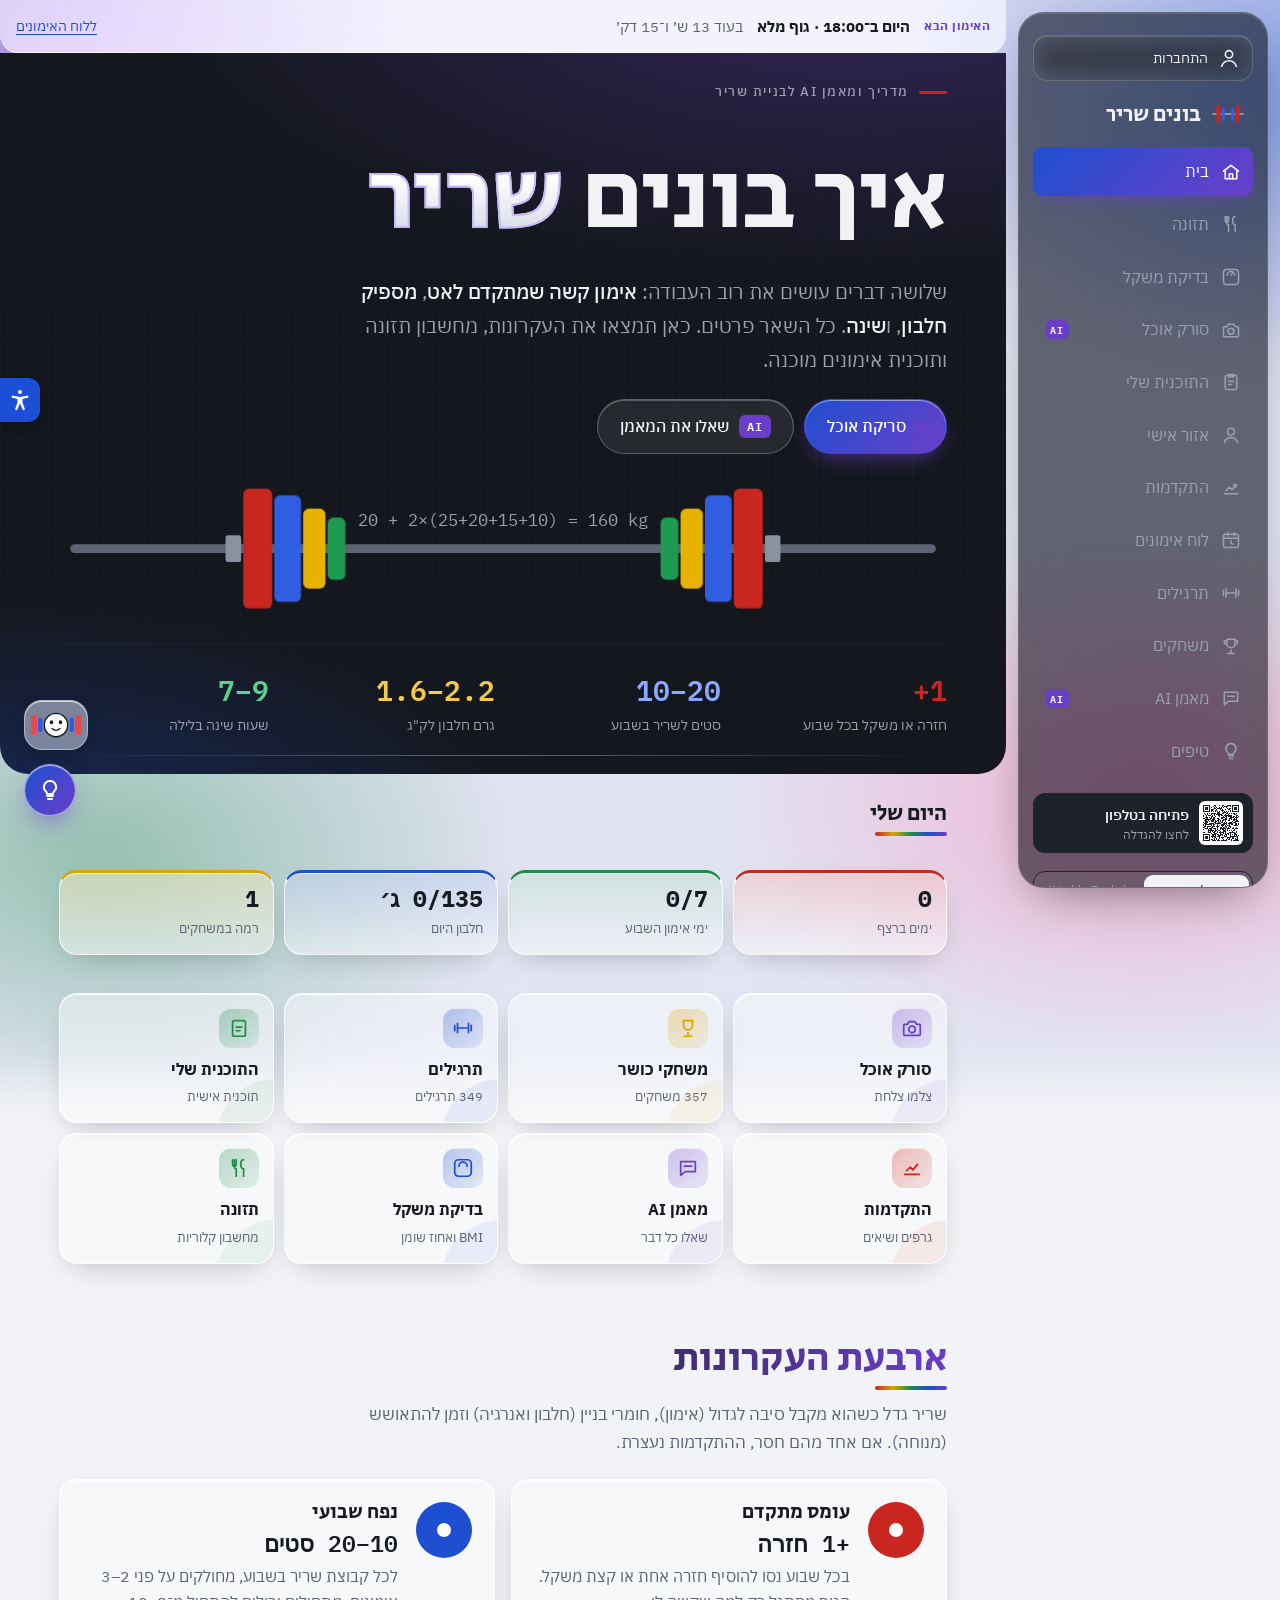
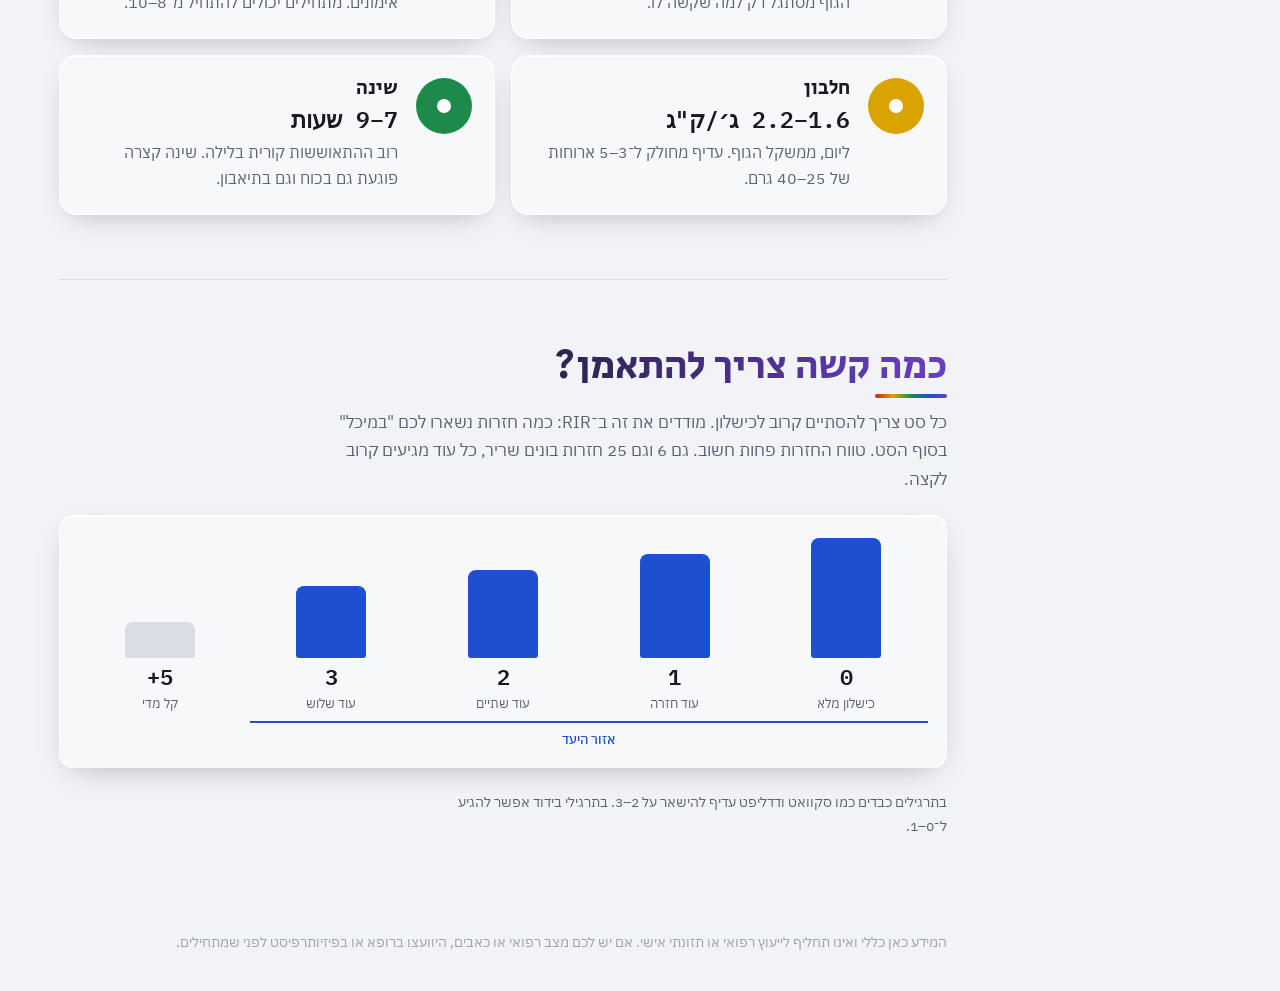
==== muscle/index.html @ d0862a01 "Voice coach: only stop words cut the coach off, so its own voice does not Co-Authored-By: Claude Opu" ====
<!doctype html>
<html lang="he" dir="rtl">
<head>
<meta charset="utf-8">
<meta name="viewport" content="width=device-width,initial-scale=1,viewport-fit=cover">
<meta name="description" content="בונים שריר: 349 תרגילים עם סרטונים, 357 משחקי כושר עם מצלמה, סורק אוכל, מחשבון קלוריות וחלבון, תוכנית אימונים אישית ומעקב התקדמות. חינם, בעברית ובאנגלית.">
<meta name="keywords" content="בניית שריר, תוכנית אימונים, מחשבון חלבון, מחשבון קלוריות, תרגילי כושר, חדר כושר, אימון בבית">
<link rel="canonical" href="https://roy-code2013.github.io/pocket-coach/muscle/">
<meta property="og:title" content="בונים שריר">
<meta property="og:description" content="349 תרגילים, 357 משחקי כושר, סורק אוכל ותוכנית אימונים אישית. חינם.">
<meta property="og:url" content="https://roy-code2013.github.io/pocket-coach/muscle/">
<meta property="og:type" content="website">
<meta property="og:image" content="https://roy-code2013.github.io/pocket-coach/muscle/icon-512.png">
<meta name="google-site-verification" content="axe_e0Htp933H1jayrMeVm0ocfY_2m6JnI5L-0u7Zz0">
<link rel="manifest" href="manifest.json">
<meta name="theme-color" content="#14171d">
<link rel="icon" href="icon-192.png">
<link rel="apple-touch-icon" href="icon-192.png">
<meta name="apple-mobile-web-app-capable" content="yes">
<meta name="mobile-web-app-capable" content="yes">
<meta name="apple-mobile-web-app-title" content="בונים שריר">
<script type="application/ld+json">{"@context":"https://schema.org","@type":"WebApplication","name":"בונים שריר","url":"https://roy-code2013.github.io/pocket-coach/muscle/","applicationCategory":"HealthApplication","operatingSystem":"Any","inLanguage":["he","en"],"offers":{"@type":"Offer","price":"0","priceCurrency":"ILS"}}</script>
<style>*,*::before,*::after{box-sizing:border-box}body{margin:0}</style>
</head>
<body>
<title>בונים שריר</title>
<link rel="preconnect" href="https://fonts.googleapis.com">
<link rel="preconnect" href="https://fonts.gstatic.com" crossorigin>
<link rel="stylesheet" href="https://fonts.googleapis.com/css2?family=Secular+One&family=IBM+Plex+Sans+Hebrew:wght@400;500;700&family=IBM+Plex+Mono:wght@500;600&display=swap">
<style>
/* Layout: פס פתיחה כהה כמו רצפת חדר כושר, ניווט דביק, ופרקים שכל אחד מסומן בצבע של פלטת משקל תחרותית */
:root {
  --bg: #f2f3f6;          /* אבקת מגנזיום */
  --surface: #ffffff;
  --ink: #171a21;         /* ברזל יצוק */
  --muted: #5b6272;
  --line: #dadde5;
  --accent: #1f4fd1;      /* פלטת 20 ק"ג */
  --accent-soft: #e3eafc;
  --red: #c8261f;         /* 25 */
  --yellow: #d9a400;      /* 15 */
  --green: #1d8a4a;       /* 10 */
  --violet: #6a3fc8;
  --iron: #14171d;        /* פס הפתיחה, כהה בשני המצבים */
  --iron-2: #1e222b;
  --iron-ink: #f1f2f5;
  --iron-muted: #9aa1b0;
  --shadow: 0 1px 2px rgba(20,23,29,.05), 0 8px 24px -12px rgba(20,23,29,.18);
  --f-display: "Secular One", "Arial Hebrew", sans-serif;
  --f-body: "IBM Plex Sans Hebrew", "Arial Hebrew", system-ui, sans-serif;
  --f-num: "IBM Plex Mono", ui-monospace, monospace;
}
@media (prefers-color-scheme: dark) {
  :root:not([data-theme="light"]) {
    --bg: #101318; --surface: #191d25; --ink: #eceef2; --muted: #a3a9b6; --line: #2b313c;
    --accent: #7097ff; --accent-soft: #1c2948; --red: #f05b52; --yellow: #f0c23a; --green: #4cc27e; --violet: #a98bff;
    --iron: #0a0c10; --iron-2: #151920;
    --shadow: 0 1px 2px rgba(0,0,0,.3), 0 8px 24px -12px rgba(0,0,0,.6);
    color-scheme: dark;
  }
}
:root[data-theme="dark"] {
  --bg: #101318; --surface: #191d25; --ink: #eceef2; --muted: #a3a9b6; --line: #2b313c;
  --accent: #7097ff; --accent-soft: #1c2948; --red: #f05b52; --yellow: #f0c23a; --green: #4cc27e; --violet: #a98bff;
  --iron: #0a0c10; --iron-2: #151920;
  --shadow: 0 1px 2px rgba(0,0,0,.3), 0 8px 24px -12px rgba(0,0,0,.6);
  color-scheme: dark;
}
* { box-sizing: border-box; }
body { background: var(--bg); color: var(--ink); font-family: var(--f-body); font-size: 17px; line-height: 1.7; }
body::before { content: ""; position: fixed; inset: 0 0 auto; height: env(safe-area-inset-top, 0px); z-index: 10; background: var(--bg); }
.wrap { max-width: 920px; margin: 0 auto; padding-left: max(16px, env(safe-area-inset-left, 0px)); padding-right: max(16px, env(safe-area-inset-right, 0px)); }
h1, h2, h3 { font-family: var(--f-display); font-weight: 400; line-height: 1.1; text-wrap: balance; margin: 0; }
h2 { font-size: clamp(1.8rem, 4.6vw, 2.5rem); }
h3 { font-size: 1.22rem; }
p { margin: 0; max-width: 64ch; }
a { color: var(--accent); }
:focus-visible { outline: 3px solid var(--accent); outline-offset: 3px; border-radius: 4px; }

/* ---------- hero ---------- */
.hero { background: var(--iron); color: var(--iron-ink); position: relative; overflow: hidden; }
.hero::after { /* רצפת גומי: רשת עדינה */
  content: ""; position: absolute; inset: 0; pointer-events: none; opacity: .5;
  background-image: linear-gradient(var(--iron-2) 1px, transparent 1px), linear-gradient(90deg, var(--iron-2) 1px, transparent 1px);
  background-size: 48px 48px;
  mask-image: linear-gradient(to bottom, transparent, #000 40%, #000 70%, transparent);
  -webkit-mask-image: linear-gradient(to bottom, transparent, #000 40%, #000 70%, transparent);
}
.hero .wrap { position: relative; z-index: 1; padding-block: 28px 40px; display: grid; gap: 22px; }
.topbar { display: flex; justify-content: space-between; align-items: center; gap: 12px; flex-wrap: wrap; }
.eyebrow { font-size: .82rem; letter-spacing: .12em; color: var(--iron-muted); font-weight: 500; display: flex; align-items: center; gap: 10px; }
.eyebrow::before { content: ""; width: 28px; height: 3px; background: var(--red); border-radius: 2px; }
.langs { display: inline-flex; gap: 2px; padding: 3px; border: 1px solid var(--iron-2); border-radius: 999px; background: rgba(255,255,255,.03); }
.langs button { font: inherit; font-size: .85rem; cursor: pointer; border: 0; background: transparent; color: var(--iron-muted); padding: 6px 14px; border-radius: 999px; white-space: nowrap; }
.langs button:hover { color: var(--iron-ink); }
.langs button[aria-pressed="true"] { background: var(--iron-ink); color: var(--iron); }
.hero h1 { font-size: clamp(3rem, 11vw, 6.2rem); letter-spacing: -.01em; margin-top: 18px; }
.hero h1 em { font-style: normal; color: transparent; -webkit-text-stroke: 2px var(--iron-ink); }
.lede { font-size: clamp(1.05rem, 2.4vw, 1.25rem); color: var(--iron-muted); max-width: 52ch; }
.lede b { color: var(--iron-ink); font-weight: 500; }
.bar { width: 100%; max-width: 100%; height: auto; display: block; margin-block: 6px; overflow: visible; }
.bar .p { transform-box: fill-box; transform-origin: center; }
@media (prefers-reduced-motion: no-preference) {
  .bar .l { animation: slideL .7s cubic-bezier(.2,.8,.2,1) both; }
  .bar .r { animation: slideR .7s cubic-bezier(.2,.8,.2,1) both; }
  .bar .d1 { animation-delay: .05s } .bar .d2 { animation-delay: .15s } .bar .d3 { animation-delay: .25s } .bar .d4 { animation-delay: .35s }
  @keyframes slideL { from { transform: translateX(-60px); } to { transform: none; } }
  @keyframes slideR { from { transform: translateX(60px); } to { transform: none; } }
}
.stats { display: grid; grid-template-columns: repeat(4, 1fr); border-top: 1px solid var(--iron-2); padding-top: 22px; gap: 16px; }
.stat { display: grid; gap: 2px; }
.stat .v { font-family: var(--f-num); font-weight: 600; font-size: clamp(1.2rem, 3.4vw, 1.75rem); font-variant-numeric: tabular-nums; }
.stat .k { font-size: .85rem; color: var(--iron-muted); line-height: 1.35; }
.stat:nth-child(1) .v { color: var(--red); } .stat:nth-child(2) .v { color: #8aa8ff; } .stat:nth-child(3) .v { color: #f3c94a; } .stat:nth-child(4) .v { color: #5fd08f; }
@media (max-width: 600px) { .stats { grid-template-columns: repeat(2, 1fr); row-gap: 20px; } }

.dot { width: 9px; height: 9px; border-radius: 50%; flex: none; }


/* ---------- app shell: side menu, one page at a time ---------- */
.app { display: grid; grid-template-columns: 250px minmax(0, 1fr); min-height: 100vh; }
.side { position: sticky; top: env(safe-area-inset-top, 0px); align-self: start; height: calc(100vh - env(safe-area-inset-top, 0px) - env(safe-area-inset-bottom, 0px)); display: flex; flex-direction: column; gap: 18px; padding-block: 22px; padding-inline: 14px; background: var(--iron); color: var(--iron-ink); overflow-y: auto; }
.brand { display: flex; align-items: center; gap: 10px; font-family: var(--f-display); font-size: 1.35rem; line-height: 1; padding: 4px 8px; }
.logo { width: 34px; height: 22px; flex: none; }
.snav { display: grid; gap: 4px; }
.nv { font: inherit; font-size: .98rem; display: flex; align-items: center; gap: 12px; width: 100%; padding: 11px 12px; border-radius: 10px; border: 0; background: transparent; color: var(--iron-muted); cursor: pointer; text-align: start; }
.nv:hover { background: var(--iron-2); color: var(--iron-ink); }
.nv[aria-current="page"] { background: var(--iron-ink); color: var(--iron); }
.nv svg { width: 20px; height: 20px; flex: none; }
.nv .ai-badge.sm { margin-inline-start: auto; }
.side .langs { margin-top: auto; justify-content: center; flex-wrap: wrap; }
.main { min-width: 0; display: flex; flex-direction: column; min-height: 100vh; }
.main footer { margin-top: auto; }
.view { animation: viewin .25s ease both; }
@keyframes viewin { from { opacity: .4; transform: translateY(6px); } to { opacity: 1; transform: none; } }
@media (prefers-reduced-motion: reduce) { .view { animation: none; } }
.mtop { display: none; }
@media (max-width: 820px) {
  .app { grid-template-columns: 1fr; }
  body::before { background: var(--iron); }
  .side { position: fixed; z-index: 40; inset: auto 0 0 0; top: auto; height: auto; flex-direction: row; gap: 0; overflow: visible; border-top: 1px solid var(--iron-2); padding-block: 6px calc(6px + env(safe-area-inset-bottom, 0px)); padding-left: max(6px, env(safe-area-inset-left, 0px)); padding-right: max(6px, env(safe-area-inset-right, 0px)); }
  .side .brand, .side .langs, .side .qrbox { display: none; }
  .snav { grid-auto-flow: column; grid-auto-columns: minmax(56px, 1fr); width: 100%; gap: 2px; overflow-x: auto; scrollbar-width: none; }
  .nv { flex-direction: column; justify-content: center; gap: 3px; padding: 7px 2px; font-size: .64rem; text-align: center; line-height: 1.2; }
  .nv span { max-width: 100%; overflow: hidden; text-overflow: ellipsis; white-space: nowrap; }
  .nv .ai-badge.sm { display: none; }
  .mtop { display: flex; position: sticky; top: env(safe-area-inset-top, 0px); z-index: 20; justify-content: space-between; align-items: center; gap: 10px; padding-block: 10px; padding-left: max(16px, env(safe-area-inset-left, 0px)); padding-right: max(16px, env(safe-area-inset-right, 0px)); background: var(--iron); color: var(--iron-ink); border-bottom: 1px solid var(--iron-2); }
  .mtop .brand { font-size: 1.1rem; padding: 0; }
  .mtop .langs button { padding: 5px 10px; font-size: .78rem; }
  .main { padding-bottom: calc(66px + env(safe-area-inset-bottom, 0px)); }
  main section { padding-block: 36px; }
  .coach { height: calc(100vh - 250px); }
}


/* QR to open the site on a phone */
.qrbox { display: grid; grid-template-columns: 64px minmax(0, 1fr); gap: 10px; align-items: center; padding: 10px; border-radius: 12px; background: var(--iron-2); margin-top: auto; }
.qrimg { width: 64px; height: 64px; background: #fff; border-radius: 8px; padding: 3px; }
.qr { width: 100%; height: 100%; display: block; }
.qrbox b { display: block; font-size: .85rem; font-weight: 600; }
.qrbox small { display: block; font-size: .74rem; color: var(--iron-muted); line-height: 1.35; }
@media (min-width: 821px) { .side .langs { margin-top: 0; display: grid; grid-template-columns: 1fr 1fr; border-radius: 12px; } }
.side .langs button { font-size: .78rem; padding: 7px 6px; border-radius: 9px; white-space: normal; line-height: 1.25; }
.qrbox { cursor: pointer; transition: background .15s; }
.qrbox:hover { background: color-mix(in srgb, var(--iron-ink) 10%, var(--iron-2)); }
.side .qrbox { grid-template-columns: 44px minmax(0, 1fr); padding: 8px 10px; gap: 10px; }
.side .qrimg { width: 44px; height: 44px; padding: 2px; border-radius: 6px; }
[hidden] { display: none !important; }
/* ---------- games: camera rep counter ---------- */
.fcmodal.ok .fc-stage, .gmodal.ok .g-stage { box-shadow: inset 0 0 0 6px #22c55e, inset 0 0 90px 30px rgba(34,197,94,.55); }
.fcmodal.bad .fc-stage, .gmodal.bad .g-stage { box-shadow: inset 0 0 0 6px #ef4444, inset 0 0 90px 30px rgba(239,68,68,.55); }
.fcmodal.wait .fc-stage, .gmodal.wait .g-stage { box-shadow: inset 0 0 0 6px #eab308, inset 0 0 70px 20px rgba(234,179,8,.35); }
.gmodal.flash .g-stage { animation: gflash .35s ease-out; }
@keyframes gflash { from { box-shadow: inset 0 0 0 14px #fff, inset 0 0 160px 60px rgba(34,197,94,.9); } }
.gmodal { position: fixed; z-index: 62; inset: 0; background: #000; color: #fff; font-family: var(--f-body); }
.g-stage { position: absolute; inset: 0; display: grid; transition: box-shadow .2s; }
.g-stage video, .g-stage canvas { grid-area: 1 / 1; width: 100%; height: 100%; object-fit: cover; transform: scaleX(-1); min-height: 0; }
.g-top { position: absolute; top: 0; inset-inline: 0; display: flex; align-items: center; gap: 12px; padding: 16px 16px 40px; background: linear-gradient(rgba(0,0,0,.8), transparent); }
.g-top b { flex: 1; font-size: 1.05rem; min-width: 0; }
.g-time { font-family: var(--f-num); font-size: 1.6rem; font-weight: 600; min-width: 3ch; text-align: center; }
.g-top .qrx { position: static; flex: none; }
.g-count { position: absolute; inset-inline: 0; bottom: calc(96px + env(safe-area-inset-bottom, 0px)); text-align: center; font-family: var(--f-display); font-size: clamp(5rem, 22vw, 9rem); line-height: 1; text-shadow: 0 6px 30px rgba(0,0,0,.6); pointer-events: none; }
.g-count.pop { animation: gpop .3s ease-out; }
@keyframes gpop { from { transform: scale(1.35); color: #4ade80; } }
.g-big { position: absolute; inset: 0; display: grid; place-items: center; font-family: var(--f-display); font-size: clamp(6rem, 30vw, 12rem); text-shadow: 0 6px 30px rgba(0,0,0,.7); pointer-events: none; }
.g-msg { position: absolute; bottom: 0; inset-inline: 0; margin: 0; padding: 40px 16px calc(22px + env(safe-area-inset-bottom, 0px)); text-align: center; font-size: 1.05rem; font-weight: 600; background: linear-gradient(transparent, rgba(0,0,0,.85)); }
.g-end { position: absolute; inset: 0; display: grid; place-items: center; padding: 16px; background: rgba(0,0,0,.6); }
.g-card { width: min(380px, 100%); background: var(--surface); color: var(--ink); border-radius: 22px; padding: 26px 22px; display: grid; gap: 12px; justify-items: center; text-align: center; }
.g-card .g-score { font-family: var(--f-display); font-size: 4.2rem; line-height: 1; }
.g-card .g-rec { color: var(--green); font-weight: 700; }
.g-card .g-btns { display: flex; gap: 10px; flex-wrap: wrap; justify-content: center; }
.rank { display: inline-flex; align-items: center; gap: 7px; padding: 5px 12px 5px 8px; border-radius: 999px; font-weight: 700; font-size: .85rem; background: color-mix(in srgb, var(--rc) 18%, transparent); color: var(--ink); border: 1px solid color-mix(in srgb, var(--rc) 55%, transparent); }
.rank::before { content: ""; width: 14px; height: 14px; border-radius: 4px; transform: rotate(45deg); background: var(--rc); box-shadow: 0 0 10px var(--rc); }
.g-level { display: grid; gap: 8px; background: var(--iron); color: var(--iron-ink); border-radius: 18px; padding: 18px 20px; margin-top: 18px; }
.g-level-row { display: flex; align-items: baseline; justify-content: space-between; gap: 12px; flex-wrap: wrap; }
.g-level-row b { font-family: var(--f-display); font-size: 1.6rem; }
.g-level-row span { color: var(--iron-muted); font-size: .9rem; }
.g-bar { height: 10px; border-radius: 99px; background: var(--iron-2); overflow: hidden; }
.g-bar i { display: block; height: 100%; background: linear-gradient(90deg, var(--green), var(--yellow)); border-radius: 99px; }
.g-grid { display: grid; grid-template-columns: repeat(auto-fit, minmax(250px, 1fr)); gap: 14px; margin-top: 16px; }
.g-game { background: var(--surface); border: 1px solid var(--line); border-radius: 18px; padding: 18px; display: grid; gap: 10px; align-content: start; }
.g-game h3 { font-size: 1.25rem; }
.g-game p { color: var(--muted); font-size: .92rem; line-height: 1.5; margin: 0; }
.g-stats { display: flex; gap: 16px; flex-wrap: wrap; font-size: .88rem; color: var(--muted); }
.g-stats b { font-family: var(--f-num); color: var(--ink); font-size: 1.05rem; }
.g-game .g-btns { display: flex; gap: 8px; flex-wrap: wrap; }
.g-ladder { display: flex; gap: 6px; flex-wrap: wrap; margin-top: 4px; }
.g-ladder .rank { font-size: .74rem; opacity: .45; }
.g-ladder .rank.on { opacity: 1; }
.g-opts { display: grid; gap: 12px; margin-top: 14px; background: var(--surface); border: 1px solid var(--line); border-radius: 18px; padding: 16px 18px; }
.g-opt { display: grid; gap: 8px; }
.g-opt b { font-size: .92rem; }
.g-chips { display: flex; gap: 8px; flex-wrap: wrap; }
.g-wins { font-size: .9rem; color: var(--muted); }
.g-bot { font-family: var(--f-num); font-weight: 600; font-size: 1.05rem; padding: 6px 12px; border-radius: 999px; background: rgba(255,255,255,.16); white-space: nowrap; }
.g-bot.ahead { background: #ef4444; }
.g-vs { display: grid; gap: 4px; padding: 10px 14px; border-radius: 14px; width: 100%; }
.g-vs b { font-size: 1.3rem; }
.g-vs.gWin { background: color-mix(in srgb, var(--green) 18%, transparent); }
.g-vs.gLose { background: color-mix(in srgb, var(--red) 15%, transparent); }
.g-vs.gTie { background: color-mix(in srgb, var(--yellow) 18%, transparent); }
/* ---------- quick weight check ---------- */
.qcalc { background: var(--surface); border: 1px solid var(--line); border-radius: 20px; padding: 20px; display: grid; gap: 14px; margin-bottom: 22px; box-shadow: var(--shadow); }
.qcalc h3 { font-size: 1.3rem; }
.q-grid { display: grid; grid-template-columns: repeat(4, minmax(0, 1fr)); gap: 12px; align-items: end; }
.q-grid fieldset { border: 0; margin: 0; padding: 0; min-width: 0; }
.q-grid input[type="number"] { width: 100%; font: inherit; font-family: var(--f-num); font-size: 1.2rem; padding: 10px 12px; border-radius: 12px; border: 1px solid var(--line); background: var(--bg); color: var(--ink); }
@media (max-width: 720px) { .q-grid { grid-template-columns: 1fr 1fr; } }
.q-res { display: grid; gap: 10px; padding: 16px; border-radius: 16px; background: color-mix(in srgb, var(--qc) 14%, var(--surface)); border: 2px solid var(--qc); }
.q-top { display: flex; align-items: baseline; justify-content: space-between; gap: 12px; flex-wrap: wrap; }
.q-top b { font-family: var(--f-display); font-size: clamp(1.7rem, 5vw, 2.3rem); color: var(--qc); line-height: 1.1; }
.q-top span { font-family: var(--f-num); font-size: 1rem; color: var(--muted); }
.q-scale { position: relative; display: flex; height: 12px; border-radius: 99px; overflow: hidden; }
.q-scale i { display: block; height: 100%; }
.q-mark { position: absolute; top: 0; width: 4px; height: 22px; margin-inline-start: -2px; border-radius: 2px; background: var(--ink); box-shadow: 0 0 0 2px var(--surface); }
.q-wrap { position: relative; padding-top: 5px; }
.q-legend { display: flex; justify-content: space-between; font-size: .76rem; color: var(--muted); gap: 6px; }
.q-res p { margin: 0; line-height: 1.5; }
.q-note { font-size: .82rem; color: var(--muted); }
.q-empty { color: var(--muted); margin: 0; }
/* ---------- accessibility tab and panel ---------- */
html { --a11y-f1: ; --a11y-f2: ; }
html.a-contrast { --a11y-f1: contrast(1.4); }
html.a-gray { --a11y-f2: grayscale(1); }
html.a-contrast, html.a-gray { filter: var(--a11y-f1) var(--a11y-f2); }
html.a-links a, html.a-links .linkbtn { text-decoration: underline !important; text-underline-offset: 3px; outline: 2px dashed #f5b400; outline-offset: 2px; }
html.a-font body, html.a-font button, html.a-font input, html.a-font select, html.a-font textarea, html.a-font h1, html.a-font h2, html.a-font h3, html.a-font h4 { font-family: Arial, "Segoe UI", sans-serif !important; letter-spacing: 0 !important; }
html.a-space body { line-height: 2 !important; letter-spacing: .04em; word-spacing: .12em; }
html.a-space p, html.a-space li { line-height: 2 !important; }
html.a-still *, html.a-still *::before, html.a-still *::after { animation: none !important; transition: none !important; scroll-behavior: auto !important; }
html.a-cursor, html.a-cursor * { cursor: url("data:image/svg+xml,%3Csvg xmlns='http://www.w3.org/2000/svg' width='40' height='40' viewBox='0 0 24 24'%3E%3Cpath d='M4 2l16 9-7 2-3 8z' fill='%23111' stroke='%23fff' stroke-width='1.5'/%3E%3C/svg%3E") 4 2, auto !important; }
html.a-focus :focus-visible { outline: 4px solid #f5b400 !important; outline-offset: 3px !important; }
.a11y-tab { position: fixed; z-index: 58; inset-inline-end: 0; top: 42%; width: 40px; height: 44px; border: 0; border-start-start-radius: 12px; border-end-start-radius: 12px; background: #1d4ed8; color: #fff; display: grid; place-items: center; cursor: pointer; box-shadow: 0 6px 18px rgba(0,0,0,.25); }
.a11y-tab:hover { width: 46px; }
.a11y-tab:focus-visible { outline: 3px solid #f5b400; outline-offset: 2px; }
.a11y-panel { position: fixed; z-index: 59; inset-inline-end: 12px; top: 50%; transform: translateY(-50%); width: min(340px, calc(100vw - 24px)); max-height: calc(100vh - 24px); overflow: auto; background: var(--surface); color: var(--ink); border: 1px solid var(--line); border-radius: 20px; padding: 18px; box-shadow: 0 24px 60px -12px rgba(0,0,0,.45); display: grid; gap: 12px; }
.a11y-panel h3 { font-size: 1.2rem; display: flex; align-items: center; justify-content: space-between; gap: 10px; }
.a11y-panel .qrx { position: static; }
.a11y-size { display: flex; align-items: center; gap: 8px; }
.a11y-size button { flex: 1; font: inherit; font-weight: 700; padding: 10px; border-radius: 12px; border: 1px solid var(--line); background: var(--bg); color: var(--ink); cursor: pointer; }
.a11y-size output { min-width: 4ch; text-align: center; font-family: var(--f-num); }
.a11y-grid { display: grid; grid-template-columns: 1fr 1fr; gap: 8px; }
.a11y-grid button { font: inherit; font-size: .88rem; display: grid; justify-items: center; gap: 4px; padding: 12px 8px; border-radius: 14px; border: 2px solid var(--line); background: var(--bg); color: var(--ink); cursor: pointer; line-height: 1.3; }
.a11y-grid button[aria-pressed="true"] { border-color: #1d4ed8; background: color-mix(in srgb, #1d4ed8 14%, var(--bg)); font-weight: 700; }
.a11y-grid svg { width: 22px; height: 22px; }
.a11y-reset { font: inherit; padding: 10px; border-radius: 12px; border: 1px solid var(--line); background: transparent; color: var(--ink); cursor: pointer; }
.a11y-panel details { font-size: .85rem; color: var(--muted); }
.a11y-panel summary { cursor: pointer; font-weight: 600; color: var(--ink); }
@media (max-width: 860px) { .a11y-tab { top: 30%; } }
.lf-guess { display: flex; flex-wrap: wrap; align-items: center; gap: 8px; margin: 4px 0 12px; }
.lf-guess > span { font-size: .88rem; color: var(--muted); }
.lf-add { display: grid; gap: 6px; margin-top: 12px; }
.lf-add label { font-weight: 600; font-size: .92rem; }
.lf-add input[aria-invalid="true"] { border-color: var(--red); }
.g-help { display: flex; flex-wrap: wrap; gap: 8px; margin-top: 12px; }
.g-help .btn { font-size: .88rem; }
.g-help-note { font-size: .8rem; color: var(--muted); margin: 6px 0 0; }
.cpmodal { z-index: 70; }
.cp-ic { width: 64px; height: 64px; border-radius: 50%; display: grid; place-items: center; background: color-mix(in srgb, var(--violet) 16%, transparent); color: var(--violet); }
.cpmodal p { margin: 0; color: var(--muted); line-height: 1.6; }
.cpmodal ol { text-align: start; margin: 0; padding-inline-start: 22px; display: grid; gap: 6px; line-height: 1.5; }
.cpmodal .g-btns { display: flex; gap: 10px; flex-wrap: wrap; justify-content: center; }
.cammodal { position: fixed; }
.cam-hint { position: absolute; top: 84px; inset-inline: 16px; margin: 0 auto; max-width: 520px; padding: 12px 16px; border-radius: 14px; background: rgba(0,0,0,.82); color: #fff; font-size: .95rem; line-height: 1.5; text-align: center; z-index: 2; }
.cammodal .cam-hint { top: 16px; }
.cam-sw { display: grid; place-items: center; }
/* ---------- form check: live pose skeleton ---------- */
.fcmodal { position: fixed; z-index: 62; inset: 0; background: #000; color: #fff; }
.fc-stage { position: absolute; inset: 0; display: grid; transition: box-shadow .2s; }
.fc-stage video, .fc-stage canvas { grid-area: 1 / 1; width: 100%; height: 100%; object-fit: contain; transform: scaleX(-1); min-height: 0; }
.fc-top { position: absolute; top: 0; inset-inline: 0; display: flex; align-items: center; gap: 14px; padding: 16px 16px 28px; background: linear-gradient(rgba(0,0,0,.8), transparent); }
.fc-light { width: 48px; height: 48px; border-radius: 50%; flex: none; background: #eab308; box-shadow: 0 0 18px 4px rgba(234,179,8,.55); transition: background .2s, box-shadow .2s; }
.fc-light.ok { background: #22c55e; box-shadow: 0 0 26px 8px rgba(34,197,94,.75); }
.fc-light.bad { background: #ef4444; box-shadow: 0 0 26px 8px rgba(239,68,68,.75); }
.fc-txt { display: grid; gap: 3px; flex: 1; min-width: 0; }
.fc-txt b { font-size: 1.05rem; }
.fc-txt span { font-size: 1rem; line-height: 1.4; }
.fc-top .qrx { position: static; flex: none; }
.fc-hint { position: absolute; bottom: 0; inset-inline: 0; margin: 0; padding: 28px 16px calc(16px + env(safe-area-inset-bottom, 0px)); font-size: .88rem; text-align: center; background: linear-gradient(transparent, rgba(0,0,0,.8)); }
.fcopen { display: inline-flex; align-items: center; gap: 6px; font-weight: 600; }
.cammodal { position: fixed; z-index: 61; inset: 0; background: #000; display: grid; grid-template-rows: 1fr auto; }
.cammodal video { width: 100%; height: 100%; object-fit: contain; background: #000; min-height: 0; }
.cam-bar { display: flex; align-items: center; justify-content: center; gap: 28px; padding: 18px 16px calc(18px + env(safe-area-inset-bottom, 0px)); }
.cam-shot { width: 74px; height: 74px; border-radius: 50%; border: 5px solid #fff; background: rgba(255,255,255,.25); cursor: pointer; }
.cam-shot:active { background: #fff; }
.cam-bar .btn { background: rgba(255,255,255,.14); color: #fff; border-color: transparent; }
.qrmodal { position: fixed; z-index: 60; inset: 0; background: rgba(10,12,16,.72); display: grid; place-items: center; padding: 16px; }
.qrmodal-in { position: relative; width: min(420px, 100%); background: var(--surface); color: var(--ink); border-radius: 22px; padding: 24px; display: grid; gap: 12px; justify-items: center; text-align: center; box-shadow: 0 30px 80px -20px rgba(0,0,0,.6); }
.qrmodal-in h3 { font-size: 1.5rem; }
.qrbig { width: min(320px, 78vw); aspect-ratio: 1; background: #fff; border-radius: 16px; padding: 10px; }
.qrlink { font-family: var(--f-num); font-size: .82rem; color: var(--muted); word-break: break-all; }
.cam-native { position: absolute; top: calc(70px + env(safe-area-inset-top)); inset-inline-start: 12px; z-index: 2; font-size: .85rem; }
.myeq { border: 1px solid var(--line); border-radius: 14px; padding: 14px; margin-bottom: 16px; background: var(--surface); display: grid; gap: 10px; }
.myeq-h h3 { font-size: 1.05rem; }
.myeq-h p { color: var(--muted); font-size: .88rem; margin-top: 2px; }
.myeq-btns { display: flex; gap: 8px; flex-wrap: wrap; }
.myeq-chips { display: flex; gap: 6px; flex-wrap: wrap; }
.myeq-st { font-size: .9rem; }
.myeq-on { display: flex; gap: 8px; align-items: center; font-size: .9rem; cursor: pointer; }
.lib-more { grid-column: 1 / -1; display: flex; justify-content: center; padding: 8px; }
.hday { padding-block: 28px 8px; }
.hday h2 { font-size: 1.35rem; margin-bottom: 12px; }
.td-stats { display: grid; grid-template-columns: repeat(4, minmax(0, 1fr)); gap: 10px; margin-bottom: 16px; }
.td-stat { background: var(--surface); border: 1px solid var(--line); border-radius: 14px; padding: 12px 14px; border-top: 3px solid var(--c); }
.td-stat b { display: block; font-family: var(--f-num); font-size: 1.45rem; line-height: 1.2; }
.td-stat span { font-size: .8rem; color: var(--muted); }
.qtiles { display: grid; grid-template-columns: repeat(4, minmax(0, 1fr)); gap: 10px; }
.qt { font: inherit; color: var(--ink); text-align: start; background: var(--surface); border: 1px solid var(--line); border-radius: 16px; padding: 14px; cursor: pointer; display: grid; gap: 4px; transition: transform .15s, border-color .15s, box-shadow .15s; }
.qt:hover { transform: translateY(-2px); border-color: var(--c); box-shadow: 0 6px 18px rgba(0,0,0,.08); }
.qt:focus-visible { outline: 2px solid var(--c); outline-offset: 2px; }
.qt-i { width: 40px; height: 40px; border-radius: 12px; display: grid; place-items: center; background: color-mix(in srgb, var(--c) 16%, transparent); color: var(--c); margin-bottom: 4px; }
.qt-i svg { width: 22px; height: 22px; }
.qt b { font-size: .98rem; }
.qt small { color: var(--muted); font-size: .8rem; }
@media (max-width: 820px) { .td-stats, .qtiles { grid-template-columns: repeat(2, minmax(0, 1fr)); } .hday { padding-block: 20px 4px; } }
.pg-grid { display: grid; grid-template-columns: repeat(2, minmax(0, 1fr)); gap: 14px; }
@media (max-width: 820px) { .pg-grid { grid-template-columns: minmax(0, 1fr); } }
.pg-card { background: var(--surface); border: 1px solid var(--line); border-radius: 16px; padding: 16px; display: grid; gap: 12px; align-content: start; }
.pg-card h3 { font-size: 1rem; }
.pg-chart svg { width: 100%; height: auto; display: block; }
.pg-wf { display: grid; grid-template-columns: minmax(0, 1fr) auto; gap: 8px; }
.pg-wf input { font: inherit; padding: 10px 12px; border: 1px solid var(--line); border-radius: 10px; background: var(--bg); color: var(--ink); }
.pg-list { list-style: none; display: grid; gap: 6px; padding: 0; }
.pg-list li { display: flex; justify-content: space-between; gap: 10px; font-size: .9rem; border-bottom: 1px solid var(--line); padding-bottom: 6px; }
.pg-list small { color: var(--muted); white-space: nowrap; }
.pg-empty { color: var(--muted); font-size: .88rem; border: 0 !important; }
.acct-btn { font: inherit; font-size: .9rem; display: flex; align-items: center; gap: 10px; width: 100%; padding: 10px 12px; border-radius: 14px; border: 1px solid rgba(255,255,255,.16); background: rgba(255,255,255,.08); color: var(--iron-ink); cursor: pointer; -webkit-backdrop-filter: blur(12px); backdrop-filter: blur(12px); box-shadow: inset 0 1px 0 rgba(255,255,255,.18); order: -1; }
.acct-btn svg { width: 22px; height: 22px; flex: none; }
.acct-btn.on { background: var(--grad); border-color: transparent; color: #fff; }
.acct-btn .acct-l { overflow: hidden; text-overflow: ellipsis; white-space: nowrap; }
.acct-btn.sm { width: auto; padding: 6px 10px; font-size: .8rem; margin-inline-start: auto; margin-inline-end: 8px; border-radius: 999px; }
.acct-btn.sm svg { width: 18px; height: 18px; }
.side > .acct-btn { order: 0; }
@media (max-width: 820px) { .side > .acct-btn { display: none; } }
.acmodal { position: fixed; inset: 0; z-index: 75; display: grid; place-items: center; padding: 16px; background: rgba(10,12,16,.45); -webkit-backdrop-filter: blur(6px); backdrop-filter: blur(6px); }
.acmodal-in { position: relative; width: min(420px, 100%); max-height: 90vh; overflow: auto; background: var(--surface); color: var(--ink); border-radius: 24px; padding: 24px 20px 20px; display: grid; gap: 14px; box-shadow: 0 30px 80px -20px rgba(0,0,0,.5); }
html.lglass .acmodal-in { background: var(--gl-bg2); -webkit-backdrop-filter: var(--gl-blur); backdrop-filter: var(--gl-blur); border: 1px solid var(--gl-brd); box-shadow: inset 0 1px 0 var(--gl-hi), 0 30px 80px -20px rgba(0,0,0,.5); }
.acmodal-in .qrx { position: absolute; top: 12px; inset-inline-end: 12px; }
.acmodal-in h3 { font-size: 1.35rem; padding-inline-end: 36px; }
.ac-sub { color: var(--muted); font-size: .92rem; }
.ac-tabs { display: grid; grid-template-columns: 1fr 1fr; gap: 4px; padding: 4px; border-radius: 14px; background: color-mix(in srgb, var(--ink) 7%, transparent); }
.ac-tabs button { font: inherit; font-size: .92rem; border: 0; border-radius: 10px; padding: 8px; background: transparent; color: var(--muted); cursor: pointer; }
.ac-tabs button[aria-selected="true"] { background: var(--surface); color: var(--ink); box-shadow: 0 2px 8px rgba(0,0,0,.12); font-weight: 600; }
.ac-f, .me-form { display: grid; gap: 12px; }
.ac-f label, .me-form label { display: grid; gap: 4px; font-size: .88rem; color: var(--muted); }
.ac-f input, .ac-f textarea, .me-form input, .me-form select { font: inherit; font-size: 1rem; color: var(--ink); background: var(--bg); border: 1px solid var(--line); border-radius: 12px; padding: 11px 12px; width: 100%; }
html.lglass .ac-f input, html.lglass .ac-f textarea, html.lglass .me-form input, html.lglass .me-form select { background: var(--gl-bg2); border-color: var(--gl-brd); }
.ac-f textarea { resize: vertical; min-height: 110px; }
.pw-wrap { position: relative; display: block; }
.pw-wrap input { padding-right: 50px; padding-left: 12px; }
.pw-eye { position: absolute; top: 50%; transform: translateY(-50%); right: 6px; left: auto; width: 38px; height: 38px; border: 0; border-radius: 10px; background: transparent; color: var(--muted); cursor: pointer; display: grid; place-items: center; }
.pw-eye svg { width: 22px; height: 22px; }
.pw-eye.on { color: var(--accent); background: var(--accent-soft); }
.ac-msg { font-size: .9rem; min-height: 1.2em; }
.ac-msg.ok { color: var(--green); }
.ac-msg.bad { color: var(--red); }
.sug-fab { position: fixed; z-index: 44; inset-inline-start: 18px; bottom: calc(96px + env(safe-area-inset-bottom)); width: 52px; height: 52px; border-radius: 50%; border: 1px solid rgba(255,255,255,.5); color: #fff; background: var(--grad); cursor: pointer; display: grid; place-items: center; box-shadow: inset 0 1px 0 rgba(255,255,255,.5), 0 12px 28px -10px rgba(106,63,200,.9); transition: transform .15s; }
.sug-fab:hover { transform: scale(1.07); }
.sug-fab svg { width: 24px; height: 24px; }
@media (min-width: 821px) { .sug-fab { bottom: 84px; inset-inline-start: auto; inset-inline-end: 24px; } }
.own-gate summary { cursor: pointer; color: var(--muted); font-size: .9rem; }
.own h4 { font-size: 1rem; }
.own-lrow { display: flex; justify-content: space-between; align-items: center; gap: 10px; flex-wrap: wrap; }
.sug-top { display: flex; justify-content: space-between; align-items: center; gap: 8px; }
.sug-del { color: var(--red); font-size: .85rem; }
.own-delall { color: var(--red); }
.armed { background: var(--red) !important; color: #fff !important; border-color: var(--red) !important; padding: 4px 10px; border-radius: 999px; }
.own-live b { display: flex; align-items: center; gap: 8px; }
.mag-lens { position: fixed; z-index: 90; max-width: min(560px, calc(100vw - 16px)); padding: 14px 18px; border-radius: 20px; font-size: 1.9rem; line-height: 1.35; font-weight: 600; color: #fff; background: rgba(20,23,29,.82); -webkit-backdrop-filter: blur(18px) saturate(180%); backdrop-filter: blur(18px) saturate(180%); border: 1px solid rgba(255,255,255,.22); box-shadow: inset 0 1px 0 rgba(255,255,255,.25), 0 18px 40px -12px rgba(0,0,0,.6); pointer-events: none; overflow-wrap: anywhere; }
.mag-lens[hidden] { display: none; }
.g-cheat { background: color-mix(in srgb, var(--red) 18%, transparent); color: var(--red); border-radius: 12px; padding: 8px 12px; font-weight: 600; }
.sug-online { display: flex; flex-wrap: wrap; align-items: center; gap: 8px; font-size: 1rem; padding: 12px 14px; border-radius: 14px; background: color-mix(in srgb, var(--green) 14%, transparent); }
.sug-online b { font-family: var(--f-num); font-size: 1.6rem; line-height: 1; }
.sug-online small { flex-basis: 100%; color: var(--muted); font-size: .82rem; }
.on-dot { width: 10px; height: 10px; border-radius: 50%; background: var(--green); box-shadow: 0 0 0 0 color-mix(in srgb, var(--green) 60%, transparent); animation: onpulse 1.6s infinite; }
@keyframes onpulse { to { box-shadow: 0 0 0 10px transparent; } }
.sug-list { display: grid; gap: 8px; max-height: 45vh; overflow: auto; }
.sug-list h4 { font-size: 1rem; }
.sug-item { background: color-mix(in srgb, var(--ink) 6%, transparent); border-radius: 12px; padding: 10px 12px; }
.sug-item small { color: var(--muted); font-size: .78rem; }
.sug-item p { white-space: pre-wrap; overflow-wrap: anywhere; }
.me-card { background: var(--surface); border-radius: var(--radius, 18px); padding: 18px; box-shadow: var(--shadow); display: grid; gap: 12px; margin-bottom: 14px; }
html.lglass .me-card { background: var(--gl-bg); -webkit-backdrop-filter: var(--gl-blur); backdrop-filter: var(--gl-blur); border: 1px solid var(--gl-brd); box-shadow: inset 0 1px 0 var(--gl-hi), 0 10px 30px -14px rgba(20,23,29,.35); }
.me-top { grid-template-columns: auto minmax(0, 1fr); align-items: center; gap: 16px; background: linear-gradient(135deg, color-mix(in srgb, var(--accent) 18%, var(--surface)), color-mix(in srgb, var(--violet) 18%, var(--surface))); }
html.lglass .me-top { background: linear-gradient(135deg, color-mix(in srgb, var(--accent) 20%, var(--gl-bg)), color-mix(in srgb, var(--violet) 20%, var(--gl-bg))); }
.me-av { width: 56px; height: 56px; border-radius: 50%; display: grid; place-items: center; background: var(--grad); color: #fff; font-family: var(--f-display); font-size: 1.5rem; box-shadow: inset 0 1px 0 rgba(255,255,255,.5); }
.me-av svg { width: 30px; height: 30px; }
.me-av.big { width: 72px; height: 72px; font-size: 2rem; }
.me-mail { color: var(--muted); font-size: .9rem; }
.me-sync { font-size: .85rem; color: var(--green); }
.me-row { display: grid; grid-template-columns: repeat(4, minmax(0, 1fr)); gap: 10px; }
@media (max-width: 600px) { .me-row { grid-template-columns: repeat(2, minmax(0, 1fr)); } }
.me-btns { display: flex; flex-wrap: wrap; gap: 8px; }
.me-out { justify-items: center; text-align: center; padding-block: 32px; }
.me-out-btn { color: var(--red); }
.vc-btn { color: var(--iron-ink); }
.vc-bar { display: grid; gap: 2px; padding: 8px 14px; border-bottom: 1px solid var(--line); background: color-mix(in srgb, var(--violet) 8%, transparent); }
.vc-wake { display: flex; align-items: center; gap: 8px; font-size: .9rem; font-weight: 600; cursor: pointer; }
.vc-bar small { color: var(--muted); font-size: .78rem; }
.vc-pill { position: fixed; z-index: 46; left: 50%; transform: translateX(-50%); top: calc(12px + env(safe-area-inset-top)); display: flex; align-items: center; gap: 10px; padding: 8px 10px 8px 16px; border-radius: 999px; color: #fff; background: rgba(20,23,29,.8); -webkit-backdrop-filter: blur(16px) saturate(180%); backdrop-filter: blur(16px) saturate(180%); border: 1px solid rgba(255,255,255,.2); box-shadow: inset 0 1px 0 rgba(255,255,255,.2), 0 12px 30px -12px rgba(0,0,0,.6); font-size: .92rem; }
.vc-pill button { width: 28px; height: 28px; border-radius: 50%; border: 0; background: rgba(255,255,255,.16); color: #fff; cursor: pointer; font-size: 1rem; }
.vc-dot { width: 12px; height: 12px; border-radius: 50%; background: var(--violet); box-shadow: 0 0 0 0 rgba(169,139,255,.7); animation: onpulse 1.6s infinite; }
.vc-pill.ask .vc-dot, .vc-pill.follow .vc-dot { background: var(--green); animation-duration: .9s; }
.vc-pill.wait .vc-dot { background: var(--yellow); }
.vc-hint { position: fixed; z-index: 45; inset-inline-start: 16px; bottom: calc(220px + env(safe-area-inset-bottom)); max-width: 260px; padding: 12px 36px 12px 14px; border-radius: 16px; font-size: .88rem; line-height: 1.45; color: var(--ink); background: var(--gl-bg2, var(--surface)); -webkit-backdrop-filter: blur(16px) saturate(180%); backdrop-filter: blur(16px) saturate(180%); border: 1px solid var(--gl-brd, var(--line)); box-shadow: 0 14px 30px -12px rgba(0,0,0,.4); }
.vc-hint button { position: absolute; top: 6px; inset-inline-end: 6px; width: 26px; height: 26px; border: 0; border-radius: 50%; background: transparent; color: var(--muted); cursor: pointer; font-size: 1.1rem; }
@media (min-width: 821px) { .vc-hint { bottom: 210px; inset-inline-start: auto; inset-inline-end: 24px; } }
html.vc-live .vc-glow { opacity: 1; }
.vc-glow { position: fixed; inset: 0; z-index: 74; pointer-events: none; opacity: 0; transition: opacity .4s; box-shadow: inset 0 0 0 4px rgba(169,139,255,.55), inset 0 0 60px 10px rgba(106,63,200,.45), inset 0 0 120px 30px rgba(47,94,224,.25); animation: vcedge 3s ease-in-out infinite alternate; }
@keyframes vcedge { 0% { box-shadow: inset 0 0 0 4px rgba(229,72,77,.5), inset 0 0 70px 12px rgba(106,63,200,.45), inset 0 0 130px 30px rgba(47,94,224,.25); } 50% { box-shadow: inset 0 0 0 4px rgba(76,194,126,.5), inset 0 0 80px 14px rgba(47,94,224,.45), inset 0 0 140px 34px rgba(240,194,58,.2); } 100% { box-shadow: inset 0 0 0 4px rgba(169,139,255,.6), inset 0 0 70px 12px rgba(229,72,77,.35), inset 0 0 130px 30px rgba(106,63,200,.3); } }
.vc-stage .vc-cap, .vc-stage .qrx { display: none !important; }
.vc-stage { cursor: pointer; }
.vc-stage { background: none !important; border: 0 !important; box-shadow: none !important; -webkit-backdrop-filter: none !important; backdrop-filter: none !important; }
.vc-stage .vc-cap b { display: none; }
.vc-stage .vc-cap p { color: #fff; text-shadow: 0 2px 12px rgba(0,0,0,.85), 0 0 2px rgba(0,0,0,.9); font-weight: 600; }
.vc-stage .qrx { background: rgba(255,255,255,.2); color: #fff; }
.vc-stage { top: 50%; bottom: auto !important; transform: translate(-50%, -50%); grid-template-columns: minmax(0, 1fr) !important; justify-items: center; text-align: center; gap: 10px !important; width: min(460px, calc(100vw - 32px)) !important; padding: 26px 20px 22px !important; animation: vcfly .55s cubic-bezier(.2,.9,.25,1.1) !important; }
@keyframes vcfly { from { opacity: .2; transform: translate(-50%, -50%) translate(-34vw, 32vh) scale(.25); } to { opacity: 1; transform: translate(-50%, -50%); } }
.vc-stage .masc { height: 150px !important; width: auto; filter: drop-shadow(0 0 18px rgba(169,139,255,.9)) drop-shadow(0 0 40px rgba(47,94,224,.55)); animation: vcorb 2.4s ease-in-out infinite; }
@keyframes vcorb { 0%, 100% { filter: drop-shadow(0 0 16px rgba(169,139,255,.9)) drop-shadow(0 0 38px rgba(47,94,224,.55)); } 50% { filter: drop-shadow(0 0 26px rgba(229,72,77,.8)) drop-shadow(0 0 54px rgba(76,194,126,.5)); } }
.vc-stage .qrx { position: absolute; top: 10px; inset-inline-end: 10px; }
.vc-stage .vc-cap { width: 100%; }
.vc-stage .vc-cap p { font-size: 1.12rem; }
@media (prefers-reduced-motion: reduce) { .vc-glow, .vc-stage .masc { animation: none !important; } .vc-stage { animation: none !important; } }
.masc .m-photo, .masc .m-ring { display: none; }
.masc.has-photo .m-photo, .masc.has-photo .m-ring { display: inline; }
.masc.has-photo .m-eyes, .masc.has-photo .m-smile { display: none; }
.masc.has-photo .m-mouth { fill: rgba(70,10,10,.75); }
.vc-stage.talk .masc.has-photo .m-photo { animation: mjaw .22s ease-in-out infinite alternate; transform-box: fill-box; transform-origin: 50% 30%; }
@keyframes mjaw { to { transform: scaleY(1.04) translateY(1px); } }
.vc-face { display: flex; flex-wrap: wrap; align-items: center; gap: 6px 12px; margin-top: 4px; font-size: .88rem; }
.vc-face label { cursor: pointer; }
.masc { width: 100%; height: 100%; display: block; overflow: visible; }
.masc .m-mouth { transform-box: fill-box; transform-origin: center; transform: scaleY(.4); opacity: 0; }
.masc .m-eyes { transform-box: fill-box; transform-origin: center; animation: mblink 5s infinite; }
@keyframes mblink { 0%, 92%, 100% { transform: scaleY(1); } 95% { transform: scaleY(.1); } }
.vc-fab { position: fixed; z-index: 44; inset-inline-start: 16px; bottom: calc(160px + env(safe-area-inset-bottom)); width: 64px; height: 50px; padding: 4px; border-radius: 18px; border: 1px solid rgba(255,255,255,.4); background: rgba(255,255,255,.45); -webkit-backdrop-filter: blur(14px) saturate(180%); backdrop-filter: blur(14px) saturate(180%); box-shadow: inset 0 1px 0 rgba(255,255,255,.7), 0 10px 24px -10px rgba(0,0,0,.4); cursor: pointer; transition: transform .15s; }
.vc-fab:hover { transform: scale(1.07); }
.vc-fab.on { box-shadow: 0 0 0 3px var(--violet), 0 0 22px 2px rgba(169,139,255,.7); animation: fabglow 2.2s ease-in-out infinite; }
.vc-fab.wait { box-shadow: 0 0 0 3px var(--yellow); }
@keyframes fabglow { 50% { box-shadow: 0 0 0 3px var(--violet), 0 0 34px 6px rgba(169,139,255,.85); } }
@media (min-width: 821px) { .vc-fab { bottom: 150px; inset-inline-start: auto; inset-inline-end: 24px; } }
.vc-stage { position: fixed; z-index: 76; left: 50%; transform: translateX(-50%); bottom: calc(96px + env(safe-area-inset-bottom)); width: min(560px, calc(100vw - 24px)); display: grid; grid-template-columns: 110px minmax(0, 1fr) auto; gap: 14px; align-items: center; padding: 14px 14px 14px 18px; border-radius: 26px; color: #fff; background: linear-gradient(135deg, rgba(20,23,29,.82), rgba(46,30,86,.8)); -webkit-backdrop-filter: blur(20px) saturate(180%); backdrop-filter: blur(20px) saturate(180%); border: 1px solid rgba(255,255,255,.18); box-shadow: inset 0 1px 0 rgba(255,255,255,.2), 0 24px 60px -18px rgba(0,0,0,.7); animation: stagein .3s cubic-bezier(.2,.8,.2,1); }
@keyframes stagein { from { opacity: 0; transform: translate(-50%, 20px) scale(.96); } }
@media (min-width: 821px) { .vc-stage { bottom: 28px; } }
.vc-stage .masc { height: 74px; }
.vc-stage .qrx { align-self: start; }
.vc-cap b { display: block; font-size: .8rem; color: #c9b8ff; letter-spacing: .02em; }
.vc-cap p { font-size: 1.02rem; line-height: 1.45; max-height: 7.3em; overflow: auto; }
.vc-stage.talk .masc .m-mouth { opacity: 1; animation: mtalk .22s ease-in-out infinite alternate; }
.vc-stage.talk .masc .m-smile, .vc-fab.on.talk .m-smile { opacity: 0; }
.vc-stage.beat .masc .m-mouth { animation: mtalk .16s ease-in-out 2 alternate; }
@keyframes mtalk { from { transform: scaleY(.35); } to { transform: scaleY(1.9); } }
.vc-stage.ask .masc, .vc-stage.follow .masc { animation: mlisten 1.4s ease-in-out infinite; }
@keyframes mlisten { 50% { transform: translateY(-3px) rotate(-2deg); } }
.vc-stage.wait .masc { animation: mthink 1s ease-in-out infinite; }
@keyframes mthink { 50% { transform: rotate(6deg); } }
@media (prefers-reduced-motion: reduce) { .vc-stage, .vc-stage .masc, .vc-fab.on { animation: none !important; } }
.qrlink a { color: var(--accent, inherit); text-decoration: underline; font-weight: 600; }
.qrx { position: absolute; top: 10px; inset-inline-end: 10px; width: 38px; height: 38px; border-radius: 50%; border: 0; background: var(--bg); color: var(--ink); font-size: 1.2rem; cursor: pointer; }
.msheet .qrbox { display: none; }
.msheet .qrimg { width: 44px; height: 44px; padding: 2px; }
.msheet .qrbox small { color: var(--muted); }

/* ---------- phone: drawer + touch sizes ---------- */
.nv-more { display: none; }
.msheet { position: fixed; z-index: 39; inset: 0; background: rgba(0,0,0,.45); display: flex; align-items: flex-end; }
.msheet-in { width: 100%; background: var(--surface); color: var(--ink); border-radius: 22px 22px 0 0; padding-top: 10px; padding-bottom: calc(86px + env(safe-area-inset-bottom, 0px)); padding-left: max(16px, env(safe-area-inset-left, 0px)); padding-right: max(16px, env(safe-area-inset-right, 0px)); display: grid; gap: 14px; animation: sheetup .22s ease both; }
@keyframes sheetup { from { transform: translateY(40px); opacity: .4; } to { transform: none; opacity: 1; } }
@media (prefers-reduced-motion: reduce) { .msheet-in { animation: none; } }
.msheet-grab { width: 40px; height: 4px; border-radius: 2px; background: var(--line); justify-self: center; }
.msheet-grid { display: grid; grid-template-columns: repeat(3, minmax(0, 1fr)); gap: 8px; }
.nv2 { font: inherit; font-size: .82rem; display: flex; flex-direction: column; align-items: center; justify-content: center; gap: 6px; padding: 14px 6px; border-radius: 14px; border: 0; background: var(--bg); color: var(--ink); cursor: pointer; text-align: center; line-height: 1.25; }
.nv2 svg { width: 24px; height: 24px; }
.nv2[aria-current="page"] { background: var(--ink); color: var(--bg); }
.msheet .langs { justify-self: center; border-color: var(--line); background: var(--bg); }
.msheet .langs button { color: var(--muted); }
.msheet .langs button[aria-pressed="true"] { background: var(--ink); color: var(--bg); }
@media (max-width: 820px) {
  .nv.nv-x { display: none; }
  .nv-more { display: flex; }
  .snav { grid-auto-columns: minmax(0, 1fr); overflow: visible; }
  .nv { font-size: .7rem; padding: 8px 2px; gap: 4px; }
  .nv svg { width: 22px; height: 22px; }
  .nv[aria-current="page"] { background: transparent; color: var(--iron-ink); }
  .nv[aria-current="page"] svg { background: var(--violet); color: #fff; border-radius: 10px; padding: 4px; width: 32px; height: 26px; }
  input, select, textarea { font-size: 16px !important; }
  .hero .wrap { padding-block: 22px 30px; gap: 18px; }
  .hero h1 { margin-top: 6px; }
  .cta .btn-hero { flex: 1 1 auto; justify-content: center; }
  main section { padding-block: 28px; gap: 18px; }
  .sec-head { gap: 6px; }
  .intro { font-size: .98rem; }
  .frow { flex-wrap: nowrap; overflow-x: auto; scrollbar-width: none; padding-bottom: 2px; }
  .frow::-webkit-scrollbar { display: none; }
  .frow .chip, .frow .lbl { flex: none; }
  .glass { width: 30px; height: 36px; }
  .swap, .step button, .mrow .mdel, .meals button, .icon-btn { width: 40px; height: 40px; }
  .pv { width: 40px; height: 36px; }
  .day li.pl { gap: 8px; }
  .bigring { width: 158px; height: 158px; }
  .bigring .c b { font-size: 1.9rem; }
  .dash, .logcard { border-radius: 18px; padding: 16px; }
  .chips4 { gap: 6px; }
  .chip2 b { font-size: 1rem; }
  .sheet-act { grid-template-columns: 1fr; }
  .rec-grid { grid-template-columns: repeat(2, minmax(0, 1fr)); }
  .week { grid-template-columns: repeat(2, minmax(0, 1fr)); }
  .calc .in, .out-inner { padding: 18px; }
  .kcal .v { font-size: 2.6rem; }
  #coachsec { padding-block: 12px; }
  #coachsec .sec-head { display: none; }
  .coach { height: calc(100vh - 170px); height: calc(100dvh - 170px); min-height: 360px; border-radius: 16px; }
  .msg { max-width: 92%; }
  .toast { top: calc(66px + env(safe-area-inset-top, 0px)); }
  .nextbar { font-size: .85rem; }
  .mtop .langs button { padding: 5px 12px; }
}
@media (max-width: 380px) {
  .chips4 { grid-template-columns: repeat(2, minmax(0, 1fr)); }
  .week { grid-template-columns: 1fr; }
  .msheet-grid { grid-template-columns: repeat(2, minmax(0, 1fr)); }
}

/* ---------- sections ---------- */
main section { padding-block: 64px; display: grid; gap: 22px; }
main section + section { border-top: 1px solid var(--line); }
.sec-head { display: grid; gap: 10px; }
.chap { display: inline-flex; align-items: center; gap: 10px; font-family: var(--f-num); font-size: .8rem; letter-spacing: .1em; color: var(--muted); }
.chap i { width: 8px; height: 26px; border-radius: 2px; background: var(--c); display: inline-block; }
.intro { color: var(--muted); font-size: 1.05rem; }

.pillars { display: grid; grid-template-columns: repeat(2, 1fr); gap: 16px; }
@media (max-width: 640px) { .pillars { grid-template-columns: 1fr; } }
.pillar { background: var(--surface); border-radius: 14px; padding: 22px; display: grid; grid-template-columns: auto 1fr; gap: 6px 18px; align-items: start; box-shadow: var(--shadow); min-width: 0; }
.pillar .disc { grid-row: span 3; width: 56px; height: 56px; border-radius: 50%; background: var(--c); position: relative; }
.pillar .disc::after { content: ""; position: absolute; inset: 21px; border-radius: 50%; background: var(--surface); }
.pillar .big { font-family: var(--f-num); font-weight: 600; font-size: 1.45rem; color: var(--ink); line-height: 1.2; }
.pillar p { color: var(--muted); font-size: .97rem; }

/* RIR */
.rir { display: grid; grid-template-columns: repeat(5, 1fr); gap: 8px; align-items: end; background: var(--surface); padding: 22px 18px 16px; border-radius: 14px; box-shadow: var(--shadow); }
.rir .col { display: grid; gap: 8px; justify-items: center; text-align: center; }
.rir .fill { width: 100%; max-width: 70px; border-radius: 8px 8px 3px 3px; background: var(--accent); height: var(--h); }
.rir .off .fill { background: var(--line); }
.rir .n { font-family: var(--f-num); font-weight: 600; font-size: 1.35rem; line-height: 1; }
.rir small { color: var(--muted); font-size: .8rem; line-height: 1.3; }
.rir .band { grid-column: 1 / 5; border-top: 2px solid var(--accent); padding-top: 6px; font-size: .82rem; color: var(--accent); text-align: center; font-weight: 500; }
.caption { font-size: .9rem; color: var(--muted); }

/* calculator */
.calc { display: grid; grid-template-columns: 1.1fr 1fr; border-radius: 16px; box-shadow: var(--shadow); }
.calc .in { background: var(--surface); padding: 24px; display: grid; gap: 22px; align-content: start; border-start-start-radius: 16px; border-end-start-radius: 16px; min-width: 0; }
.calc .out { background: var(--iron); color: var(--iron-ink); border-start-end-radius: 16px; border-end-end-radius: 16px; min-width: 0; }
@media (max-width: 760px) {
  .calc { grid-template-columns: 1fr; }
  .calc .in { border-radius: 16px 16px 0 0; }
  .calc .out { border-radius: 0 0 16px 16px; }
}
.out-inner { position: sticky; top: calc(env(safe-area-inset-top, 0px) + 16px); padding: 24px; display: grid; gap: 18px; }
fieldset { border: 0; margin: 0; padding: 0; min-width: 0; }
.field { display: grid; gap: 8px; }
.field-top { display: flex; justify-content: space-between; align-items: baseline; gap: 12px; }
.field-top label, legend { font-size: .9rem; color: var(--ink); font-weight: 500; padding: 0; }
legend { margin-bottom: 8px; }
.field-top small, legend small { color: var(--muted); font-weight: 400; }
output { font-family: var(--f-num); font-weight: 600; font-variant-numeric: tabular-nums; color: var(--accent); unicode-bidi: isolate; }
.pair { display: grid; grid-template-columns: 1fr 1fr; gap: 22px; }
@media (max-width: 420px) { .pair { grid-template-columns: 1fr; } }
input[type="range"] { width: 100%; accent-color: var(--accent); margin: 0; height: 28px; cursor: pointer; }
input[type="number"] { font: inherit; font-size: 1rem; color: var(--ink); background: var(--bg); border: 1px solid var(--line); border-radius: 10px; padding: 9px 12px; width: 100%; }
input[type="number"]:focus { border-color: var(--accent); outline: none; box-shadow: 0 0 0 3px var(--accent-soft); }
.seg { display: grid; grid-template-columns: repeat(var(--n, 2), 1fr); gap: 6px; }
.seg.col { grid-template-columns: 1fr; }
.opt { position: relative; cursor: pointer; }
.opt input { position: absolute; opacity: 0; inset: 0; margin: 0; cursor: pointer; }
.opt span { display: flex; justify-content: center; align-items: baseline; gap: 10px; padding: 9px 12px; border-radius: 10px; border: 1px solid var(--line); background: var(--bg); font-size: .93rem; text-align: center; transition: background .15s, border-color .15s; }
.seg.col .opt span { justify-content: space-between; text-align: start; }
.opt span small { color: var(--muted); font-size: .8rem; }
.opt:hover span { border-color: var(--muted); }
.opt input:checked + span { background: var(--ink); color: var(--bg); border-color: var(--ink); }
.opt input:checked + span small { color: inherit; opacity: .75; }
.opt input:focus-visible + span { outline: 3px solid var(--accent); outline-offset: 2px; }
.kcal { display: grid; gap: 2px; }
.kcal .v { font-family: var(--f-num); font-weight: 600; font-size: clamp(2.6rem, 7vw, 3.6rem); line-height: 1; font-variant-numeric: tabular-nums; }
.kcal .l { color: var(--iron-muted); font-size: .9rem; }
.kcal .d { color: var(--iron-muted); font-size: .85rem; font-family: var(--f-num); }
.split { display: flex; height: 12px; border-radius: 6px; overflow: hidden; gap: 3px; }
.split span { transition: flex-grow .4s; min-width: 4px; }
.macros { display: grid; grid-template-columns: repeat(3, 1fr); gap: 12px; }
.macro { display: grid; gap: 0; }
.macro .v { font-family: var(--f-num); font-weight: 600; font-size: 1.4rem; font-variant-numeric: tabular-nums; }
.macro .v small { font-size: .8rem; color: var(--iron-muted); font-weight: 500; }
.macro .l { font-size: .82rem; color: var(--iron-muted); display: flex; align-items: center; gap: 6px; }
.facts { display: grid; grid-template-columns: 1fr 1fr; gap: 1px; background: var(--iron-2); border-radius: 12px; overflow: hidden; margin: 0; }
.facts div { background: var(--iron); padding: 12px 14px; display: grid; gap: 2px; }
.facts dt { font-size: .8rem; color: var(--iron-muted); }
.facts dd { margin: 0; font-family: var(--f-num); font-weight: 600; font-size: 1.1rem; font-variant-numeric: tabular-nums; }
.copy { font: inherit; font-size: .92rem; cursor: pointer; border: 1px solid var(--iron-muted); background: transparent; color: var(--iron-ink); border-radius: 10px; padding: 9px 14px; justify-self: start; }
.copy:hover { background: var(--iron-2); }
.calc .note { font-size: .85rem; color: var(--iron-muted); border-top: 1px solid var(--iron-2); padding-top: 12px; }
.out details { background: transparent; box-shadow: none; border: 1px solid var(--iron-2); }
.out summary { padding: 10px 14px; font-size: .9rem; color: var(--iron-ink); }
.out details p { padding: 0 14px 12px; color: var(--iron-muted); font-size: .85rem; }

/* program */
.tabs { display: inline-flex; gap: 4px; padding: 4px; background: var(--surface); border-radius: 12px; box-shadow: var(--shadow); justify-self: start; flex-wrap: wrap; }
.tab { font: inherit; font-size: .95rem; cursor: pointer; border: 0; background: transparent; color: var(--muted); padding: 8px 16px; border-radius: 9px; }
.tab[aria-selected="true"] { background: var(--ink); color: var(--bg); }
.days { display: grid; grid-template-columns: repeat(auto-fit, minmax(260px, 1fr)); gap: 16px; }
.day { background: var(--surface); border-radius: 14px; box-shadow: var(--shadow); overflow: hidden; min-width: 0; }
.day header { display: flex; justify-content: space-between; align-items: baseline; padding: 14px 18px; border-bottom: 1px solid var(--line); }
.day header small { font-family: var(--f-num); color: var(--muted); font-size: .8rem; }
.day ul { list-style: none; margin: 0; padding: 6px 18px 12px; display: grid; }
.day li { display: flex; justify-content: space-between; gap: 12px; padding-block: 8px; font-size: .96rem; }
.day li + li { border-top: 1px dashed var(--line); }
.day .sets { font-family: var(--f-num); color: var(--accent); white-space: nowrap; direction: ltr; font-weight: 500; }

/* buttons + AI bits */
.btn { font: inherit; font-size: .95rem; font-weight: 500; display: inline-flex; align-items: center; justify-content: center; gap: 8px; padding: 10px 16px; border-radius: 10px; border: 1px solid var(--line); background: var(--surface); color: var(--ink); cursor: pointer; text-decoration: none; }
.btn:hover { border-color: var(--ink); }
.btn.primary { background: var(--ink); color: var(--bg); border-color: var(--ink); }
.btn.primary:hover { opacity: .9; }
.btn:disabled { opacity: .45; cursor: not-allowed; }
.btn.wide { width: 100%; }
.vh { position: absolute; width: 1px; height: 1px; opacity: 0; overflow: hidden; clip: rect(0 0 0 0); }
input.vh:focus-visible + label { outline: 3px solid var(--accent); outline-offset: 2px; }
.ai-badge { display: inline-flex; align-items: center; font-family: var(--f-num); font-size: .72rem; font-weight: 600; letter-spacing: .08em; padding: 2px 8px; border-radius: 6px; background: var(--violet); color: #fff; }
.ai-badge.sm { font-size: .62rem; padding: 1px 5px; }
.cta { display: flex; flex-wrap: wrap; gap: 10px; }
.btn-hero { font: inherit; font-size: 1rem; font-weight: 500; display: inline-flex; align-items: center; gap: 10px; padding: 12px 20px; border-radius: 999px; border: 1px solid var(--iron-muted); background: transparent; color: var(--iron-ink); cursor: pointer; text-decoration: none; }
.btn-hero:hover { background: var(--iron-2); }
.btn-hero.primary { background: var(--iron-ink); color: var(--iron); border-color: var(--iron-ink); }
.btn-hero.primary:hover { background: var(--iron-ink); opacity: .9; }
.ai-dot { width: 8px; height: 8px; border-radius: 50%; background: var(--violet); box-shadow: 0 0 0 4px color-mix(in srgb, var(--violet) 30%, transparent); }


/* Google: calendar, sheets, search */
.gcal { background: var(--surface); border-radius: 14px; box-shadow: var(--shadow); padding: 18px 20px; display: grid; gap: 14px; }
.gcal-h { display: flex; flex-wrap: wrap; justify-content: space-between; gap: 14px; align-items: end; }
.gcal-h .caption { margin-top: 4px; }
input[type="time"] { font: inherit; font-size: 1rem; padding: 8px 10px; border-radius: 10px; border: 1px solid var(--line); background: var(--bg); color: var(--ink); }
.gcal-list { list-style: none; margin: 0; padding: 0; display: grid; gap: 8px; }
.gcal-list li { display: grid; grid-template-columns: minmax(0, 1fr) auto auto; gap: 10px; align-items: center; padding: 10px 12px; border-radius: 10px; background: var(--bg); }
.gcal-list b { display: block; font-weight: 500; }
.gcal-list small { color: var(--muted); font-size: .8rem; }
.gcal-list select { font: inherit; font-size: .9rem; padding: 7px 10px; border-radius: 8px; border: 1px solid var(--line); background: var(--surface); color: var(--ink); }
@media (max-width: 520px) { .gcal-list li { grid-template-columns: 1fr 1fr; } .gcal-list li > div { grid-column: 1 / -1; } }
.btn.sm { padding: 7px 12px; font-size: .86rem; }
#log-export { margin-top: -6px; }
.tight-ex { display: flex; flex-direction: column; gap: 6px; margin-top: 6px; }
.tight-areas { display: flex; flex-wrap: wrap; gap: 6px; margin-top: 8px; }
.tight-areas button { font: inherit; font-size: .85rem; border: 1px solid var(--line); background: var(--surface); color: var(--ink); padding: 6px 11px; border-radius: 999px; cursor: pointer; }
.tight-areas button:hover { border-color: var(--violet); }
.tight-more summary { cursor: pointer; font-size: .85rem; margin-top: 8px; color: var(--violet); }
.tight-doc { font-size: .8rem; color: var(--muted); margin-top: 8px; }
.gsearch { display: inline-flex; gap: 6px; align-items: center; margin-top: 8px; font-size: .78rem; color: var(--muted); text-decoration: none; }
.gsearch:hover { color: var(--accent); }

/* training schedule */
.rec { background: var(--iron); color: var(--iron-ink); border-radius: 16px; padding: 20px; display: grid; gap: 14px; }
.rec h3 { font-size: 1.35rem; }
.rec .why { font-size: .86rem; color: var(--iron-muted); }
.rec-grid { display: grid; grid-template-columns: repeat(auto-fit, minmax(130px, 1fr)); gap: 1px; background: var(--iron-2); border-radius: 12px; overflow: hidden; }
.rec-grid div { background: var(--iron); padding: 12px 14px; display: grid; gap: 2px; }
.rec-grid b { font-family: var(--f-num); font-size: 1.3rem; font-variant-numeric: tabular-nums; }
.rec-grid span { font-size: .8rem; color: var(--iron-muted); }
.rec ul { margin: 0; padding-inline-start: 18px; color: var(--iron-muted); font-size: .9rem; display: grid; gap: 4px; }
.rec .btn-hero { justify-self: start; }
.rec .ok { color: #5fd08f; font-size: .9rem; }
.sched-bar { display: flex; flex-wrap: wrap; gap: 12px 20px; align-items: end; background: var(--surface); border-radius: 14px; box-shadow: var(--shadow); padding: 14px 18px; }
.sched-bar .caption { flex: 1 1 260px; }
.sched-bar select, .wday select { font: inherit; font-size: .9rem; padding: 7px 10px; border-radius: 8px; border: 1px solid var(--line); background: var(--bg); color: var(--ink); }
.swarn { display: grid; gap: 8px; }
.wn { display: flex; flex-wrap: wrap; gap: 8px 14px; align-items: center; padding: 10px 14px; border-radius: 10px; font-size: .9rem; background: color-mix(in srgb, var(--yellow) 14%, var(--surface)); border-inline-start: 4px solid var(--yellow); }
.wn.ok { background: color-mix(in srgb, var(--green) 12%, var(--surface)); border-color: var(--green); }
.wn.info { background: var(--accent-soft); border-color: var(--accent); }
.week { display: grid; grid-template-columns: repeat(7, minmax(0, 1fr)); gap: 8px; }
@media (max-width: 980px) { .week { grid-template-columns: repeat(auto-fill, minmax(150px, 1fr)); } }
.wday { background: var(--surface); border-radius: 12px; box-shadow: var(--shadow); padding: 12px; display: grid; gap: 8px; align-content: start; border-top: 4px solid var(--c); min-width: 0; }
.wday.today { outline: 2px solid var(--violet); outline-offset: 2px; }
.wd-h { display: flex; justify-content: space-between; align-items: baseline; gap: 6px; }
.wd-h b { font-weight: 700; }
.wd-h small { color: var(--muted); font-family: var(--f-num); font-size: .78rem; }
.wday select, .wday input[type="time"] { width: 100%; font-size: .9rem; padding: 6px 8px; }
.wd-w { font-size: .84rem; color: var(--muted); line-height: 1.4; }
.wd-tag { font-size: .7rem; color: var(--violet); font-weight: 700; letter-spacing: .04em; }
.wday .btn.sm { padding: 6px 8px; font-size: .78rem; }
.restbox { background: var(--surface); border-radius: 14px; box-shadow: var(--shadow); padding: 18px 20px; display: grid; gap: 8px; }
.restbox ul { margin: 0; padding-inline-start: 20px; color: var(--muted); display: grid; gap: 4px; }
.nextbar { display: flex; flex-wrap: wrap; align-items: center; gap: 6px 14px; padding-block: 10px; padding-left: max(16px, env(safe-area-inset-left, 0px)); padding-right: max(16px, env(safe-area-inset-right, 0px)); background: color-mix(in srgb, var(--violet) 14%, var(--bg)); border-bottom: 1px solid var(--line); font-size: .92rem; }
.nextbar .nb-k { font-size: .76rem; font-weight: 700; color: var(--violet); letter-spacing: .04em; }
.nextbar .nb-in { color: var(--muted); font-variant-numeric: tabular-nums; }
.nextbar .linkbtn { margin-inline-start: auto; }
.toast { position: fixed; z-index: 50; top: calc(12px + env(safe-area-inset-top, 0px)); left: 50%; transform: translateX(-50%); width: max-content; max-width: calc(100vw - 32px); background: var(--ink); color: var(--bg); padding: 12px 16px; border-radius: 12px; box-shadow: 0 12px 30px -10px rgba(0,0,0,.5); display: flex; gap: 12px; align-items: center; font-weight: 500; }
.toast button { border: 0; background: transparent; color: inherit; font-size: 1.1rem; cursor: pointer; padding: 0 4px; }

/* weight check */
.pair3 { display: grid; grid-template-columns: repeat(auto-fit, minmax(110px, 1fr)); gap: 12px; }
.verdict { display: grid; grid-template-columns: auto minmax(0, 1fr); gap: 12px; align-items: start; padding: 14px; border-radius: 12px; background: var(--iron-2); border-inline-start: 4px solid var(--vc); }
.verdict .vdot { width: 14px; height: 14px; border-radius: 50%; background: var(--vc); margin-top: 6px; box-shadow: 0 0 0 4px color-mix(in srgb, var(--vc) 25%, transparent); }
.verdict b { display: block; font-family: var(--f-display); font-weight: 400; font-size: 1.45rem; line-height: 1.2; color: var(--vc); }
.verdict span { color: var(--iron-muted); font-size: .9rem; }
.gauge { position: relative; padding-top: 14px; }
.gbar { display: flex; height: 12px; border-radius: 6px; overflow: hidden; gap: 2px; }
.gmark { position: absolute; top: 0; width: 0; height: 0; border-inline: 7px solid transparent; border-top: 10px solid var(--iron-ink); transform: translateX(-50%); }
[dir="rtl"] .gmark { transform: translateX(50%); }
.gticks { position: relative; height: 18px; font-family: var(--f-num); font-size: .72rem; color: var(--iron-muted); margin-top: 4px; }
.gticks span { position: absolute; top: 0; transform: translateX(-50%); }
[dir="rtl"] .gticks span { transform: translateX(50%); }
.glabels { display: flex; justify-content: space-between; gap: 6px; font-size: .72rem; color: var(--iron-muted); }

/* plate scanner */
.scan { display: grid; gap: 18px; margin-top: 14px; scroll-margin-top: 70px; }
.scan-head { display: grid; gap: 6px; justify-items: start; }
.scan-head h3 { font-size: clamp(1.5rem, 3.6vw, 1.9rem); }
.scan-head p { color: var(--muted); }
.scan-grid { display: grid; grid-template-columns: minmax(0, 1fr) minmax(0, 1.15fr); gap: 16px; align-items: start; }
@media (max-width: 760px) { .scan-grid { grid-template-columns: 1fr; } }
.scan-in { background: var(--surface); border-radius: 16px; box-shadow: var(--shadow); padding: 18px; display: grid; gap: 12px; min-width: 0; }
.drop { position: relative; aspect-ratio: 4 / 3; max-width: 100%; border-radius: 12px; border: 2px dashed var(--line); background: var(--bg); overflow: hidden; display: grid; place-items: center; cursor: pointer; }
.drop.over { border-color: var(--accent); background: var(--accent-soft); }
.drop img { position: absolute; inset: 0; width: 100%; height: 100%; object-fit: cover; display: none; }
.drop.has { border-style: solid; cursor: default; }
.drop.has img { display: block; }
.drop-empty { display: grid; justify-items: center; gap: 8px; color: var(--muted); text-align: center; padding: 16px; font-size: .92rem; }
.drop.has .drop-empty { display: none; }
.drop-x { position: absolute; top: 8px; inset-inline-end: 8px; width: 34px; height: 34px; border-radius: 50%; border: 0; background: rgba(0,0,0,.6); color: #fff; font-size: 1.1rem; cursor: pointer; display: none; }
.drop.has .drop-x { display: block; }
.sc-btns { display: grid; grid-template-columns: 1fr 1fr; gap: 8px; }
.sc-lbl { font-size: .9rem; font-weight: 500; }
.sc-lbl small { color: var(--muted); font-weight: 400; }
.scan-in textarea, .coach-f textarea { font: inherit; font-size: .95rem; color: var(--ink); background: var(--bg); border: 1px solid var(--line); border-radius: 10px; padding: 10px 12px; width: 100%; resize: vertical; }
textarea:focus { border-color: var(--accent); outline: none; box-shadow: 0 0 0 3px var(--accent-soft); }
.sc-warn { font-size: .86rem; color: var(--muted); background: var(--bg); border-radius: 8px; padding: 8px 10px; }
.scan-out { background: var(--surface); border-radius: 16px; box-shadow: var(--shadow); padding: 18px; min-height: 240px; display: grid; align-content: start; gap: 14px; min-width: 0; }
.sc-empty { color: var(--muted); display: grid; gap: 10px; }
.sc-loading { display: flex; align-items: center; gap: 12px; color: var(--muted); }
.spinner { width: 20px; height: 20px; border-radius: 50%; border: 3px solid var(--line); border-top-color: var(--violet); animation: spin .8s linear infinite; flex: none; display: inline-block; }
@keyframes spin { to { transform: rotate(360deg); } }
.skel { height: 14px; border-radius: 7px; background: linear-gradient(90deg, var(--bg), var(--line), var(--bg)); background-size: 200% 100%; animation: shimmer 1.2s infinite; }
@keyframes shimmer { to { background-position: -200% 0; } }
@media (prefers-reduced-motion: reduce) { .spinner, .skel { animation: none; } }
.sc-err { color: var(--red); font-size: .9rem; }
.sc-top { display: flex; justify-content: space-between; gap: 12px; align-items: start; }
.sc-top h4 { font-family: var(--f-display); font-weight: 400; font-size: 1.35rem; margin: 0 0 6px; line-height: 1.2; }
.pill { display: inline-block; font-size: .76rem; padding: 2px 9px; border-radius: 999px; background: var(--bg); color: var(--muted); }
.pill.high { color: var(--green); background: color-mix(in srgb, var(--green) 14%, transparent); }
.pill.medium { color: var(--yellow); background: color-mix(in srgb, var(--yellow) 16%, transparent); }
.pill.low { color: var(--red); background: color-mix(in srgb, var(--red) 14%, transparent); }
.score { display: grid; justify-items: center; min-width: 78px; padding: 8px 10px; border-radius: 12px; background: var(--bg); text-align: center; }
.score b { font-family: var(--f-num); font-size: 1.6rem; line-height: 1; }
.score small { color: var(--muted); }
.score span { font-size: .7rem; color: var(--muted); line-height: 1.2; }
.sc-tot { display: grid; grid-template-columns: repeat(5, 1fr); gap: 8px; }
@media (max-width: 480px) { .sc-tot { grid-template-columns: repeat(3, 1fr); } }
.tile { background: var(--bg); border-radius: 10px; padding: 10px; display: grid; border-top: 3px solid var(--c, var(--ink)); min-width: 0; }
.tile b { font-family: var(--f-num); font-size: 1.2rem; font-variant-numeric: tabular-nums; }
.tile b small { font-size: .7rem; color: var(--muted); font-weight: 500; }
.tile span { font-size: .76rem; color: var(--muted); }
.tbl { overflow-x: auto; }
.sc-items { width: 100%; border-collapse: collapse; font-size: .9rem; }
.sc-items th { text-align: start; font-size: .76rem; color: var(--muted); font-weight: 500; padding: 6px; border-bottom: 1px solid var(--line); }
.sc-items td { padding: 6px; border-bottom: 1px dashed var(--line); font-variant-numeric: tabular-nums; }
.sc-items td.n { font-family: var(--f-num); white-space: nowrap; }
.sc-items input { width: 76px; font: inherit; font-family: var(--f-num); padding: 4px 6px; border-radius: 6px; border: 1px solid var(--line); background: var(--bg); color: var(--ink); }
.sc-tip { background: color-mix(in srgb, var(--violet) 10%, var(--surface)); border-radius: 12px; padding: 12px 14px; display: grid; gap: 4px; }
.sc-tip b { font-size: .82rem; color: var(--violet); }
.sc-note, .sc-disc { font-size: .85rem; color: var(--muted); }
.sc-act { display: flex; flex-wrap: wrap; gap: 8px; }

/* daily dashboard + logging (scan page) */
#scansec { gap: 16px; }
.dash { background: var(--surface); border-radius: 22px; box-shadow: var(--shadow); padding: 20px; display: grid; gap: 16px; }
.dash-top { display: flex; justify-content: space-between; align-items: center; gap: 10px; }
.dash-top h3 { font-size: 1.35rem; }
.dash-top small { color: var(--muted); font-size: .85rem; display: block; margin-top: 2px; }
.streak { font-size: .85rem; font-weight: 600; padding: 5px 12px; border-radius: 999px; background: color-mix(in srgb, var(--red) 12%, transparent); color: var(--red); white-space: nowrap; }
.dash-main { display: grid; grid-template-columns: auto minmax(0, 1fr); gap: 22px; align-items: center; }
@media (max-width: 540px) { .dash-main { grid-template-columns: 1fr; justify-items: center; } }
.bigring { position: relative; width: 176px; height: 176px; }
.bigring svg { width: 100%; height: 100%; transform: rotate(-90deg); }
.bigring .trk { fill: none; stroke: var(--bg); stroke-width: 11; }
.bigring .val { fill: none; stroke: var(--violet); stroke-width: 11; stroke-linecap: round; transition: stroke-dasharray .6s; }
.bigring.over .val { stroke: var(--red); }
.bigring .c { position: absolute; inset: 0; display: grid; place-content: center; text-align: center; line-height: 1.1; }
.bigring .c b { font-family: var(--f-num); font-size: 2.1rem; font-variant-numeric: tabular-nums; }
.bigring .c span { font-size: .85rem; font-weight: 600; }
.bigring .c small { color: var(--muted); font-size: .76rem; margin-top: 4px; }
.mac { display: grid; gap: 12px; width: 100%; }
.mac-row { display: grid; gap: 5px; }
.mac-row .top { display: flex; justify-content: space-between; gap: 8px; font-size: .9rem; }
.mac-row .top span { display: inline-flex; align-items: center; gap: 7px; font-weight: 500; }
.mac-row .top b { font-family: var(--f-num); font-weight: 600; font-variant-numeric: tabular-nums; }
.mac-row .top b small { color: var(--muted); font-weight: 500; }
.mbar { height: 10px; border-radius: 5px; background: var(--bg); overflow: hidden; }
.mbar i { display: block; height: 100%; border-radius: 5px; background: var(--c); transition: width .5s; }
.water { display: flex; flex-wrap: wrap; align-items: center; gap: 10px 14px; padding-top: 14px; border-top: 1px solid var(--line); }
.water .wl { font-weight: 500; }
.water .wv { font-family: var(--f-num); font-size: .9rem; color: var(--muted); margin-inline-start: auto; }
.glasses { display: flex; flex-wrap: wrap; gap: 5px; }
.glass { width: 22px; height: 28px; border-radius: 3px 3px 8px 8px; border: 2px solid var(--accent); background: transparent; cursor: pointer; padding: 0; }
.glass.on { background: var(--accent); }
.glass:hover { background: color-mix(in srgb, var(--accent) 30%, transparent); }
.glass.on:hover { background: var(--accent); }
.dash .td-note { color: var(--muted); }
.logcard { background: var(--surface); border-radius: 22px; box-shadow: var(--shadow); padding: 18px; display: grid; gap: 12px; scroll-margin-top: 70px; }
.modes { display: grid; grid-template-columns: repeat(4, 1fr); gap: 4px; padding: 4px; background: var(--bg); border-radius: 999px; }
.modes button { font: inherit; font-size: .88rem; border: 0; background: transparent; color: var(--muted); padding: 8px 6px; border-radius: 999px; cursor: pointer; }
.modes button[aria-pressed="true"] { background: var(--surface); color: var(--ink); font-weight: 600; box-shadow: 0 1px 4px rgba(0,0,0,.12); }
.logcard .drop { aspect-ratio: 16 / 10; border-radius: 18px; }
.bc-row { display: grid; grid-template-columns: minmax(0, 1fr) auto; gap: 8px; }
.bc-row input { font: inherit; font-family: var(--f-num); font-size: 1.05rem; letter-spacing: .06em; padding: 10px 12px; border-radius: 12px; border: 1px solid var(--line); background: var(--bg); color: var(--ink); direction: ltr; text-align: center; min-width: 0; }
.bc-row input:focus { border-color: var(--accent); outline: none; box-shadow: 0 0 0 3px var(--accent-soft); }
.bc-new { font-size: .9rem; padding: 10px 12px; border-radius: 12px; background: color-mix(in srgb, var(--violet) 12%, var(--surface)); border-inline-start: 4px solid var(--violet); }
.bc-code { font-family: var(--f-num); direction: ltr; unicode-bidi: isolate; }
.shutter { width: 76px; height: 76px; border-radius: 50%; background: var(--violet); color: #fff; display: grid; place-items: center; box-shadow: 0 0 0 8px color-mix(in srgb, var(--violet) 18%, transparent); margin-bottom: 6px; }
.btn.big { padding: 14px 18px; font-size: 1rem; border-radius: 14px; }
.sheet { background: var(--surface); border-radius: 22px; box-shadow: var(--shadow); overflow: hidden; display: grid; scroll-margin-top: 70px; }
.sheet:empty { display: none; }
.sheet .pad { padding: 18px; display: grid; gap: 14px; }
.sheet-img { position: relative; aspect-ratio: 16 / 9; max-height: 280px; width: 100%; background: var(--iron); overflow: hidden; }
.sheet-img img { width: 100%; height: 100%; object-fit: cover; display: block; }
.sheet-img .ov { position: absolute; inset: auto 0 0 0; padding: 40px 18px 14px; background: linear-gradient(transparent, rgba(0,0,0,.72)); color: #fff; display: flex; justify-content: space-between; align-items: end; gap: 12px; }
.sheet-hd { padding: 18px 18px 0; display: flex; justify-content: space-between; align-items: start; gap: 12px; }
.sheet h4 { font-family: var(--f-display); font-weight: 400; font-size: 1.45rem; margin: 0 0 6px; line-height: 1.15; }
.sheet-img .pill { background: rgba(255,255,255,.18); color: #fff; }
.sheet-img .score { background: rgba(255,255,255,.16); color: #fff; }
.sheet-img .score small, .sheet-img .score span { color: rgba(255,255,255,.8); }
.kbig { display: flex; align-items: baseline; gap: 8px; }
.kbig b { font-family: var(--f-num); font-size: 2.5rem; line-height: 1; font-variant-numeric: tabular-nums; }
.kbig span { color: var(--muted); }
.chips4 { display: grid; grid-template-columns: repeat(4, 1fr); gap: 8px; }
.chip2 { background: var(--bg); border-radius: 14px; padding: 10px 6px; display: grid; gap: 2px; justify-items: center; text-align: center; }
.chip2 i { width: 8px; height: 8px; border-radius: 50%; background: var(--c); }
.chip2 b { font-family: var(--f-num); font-size: 1.1rem; font-variant-numeric: tabular-nums; }
.chip2 span { font-size: .72rem; color: var(--muted); }
.items { list-style: none; margin: 0; padding: 0; display: grid; gap: 8px; }
.item { display: grid; grid-template-columns: minmax(0, 1fr) auto; gap: 2px 10px; align-items: center; padding: 10px 12px; border-radius: 14px; background: var(--bg); }
.item .nm { font-weight: 500; min-width: 0; }
.item { grid-template-columns: minmax(0, 1fr) auto auto; }
.item-x { grid-column: 3; grid-row: 1 / span 2; width: 32px; height: 32px; border-radius: 50%; border: 0; background: transparent; color: var(--muted); font-size: 1.2rem; cursor: pointer; }
.item-x:hover { background: color-mix(in srgb, var(--red) 14%, transparent); color: var(--red); }
.sc-fix { display: grid; gap: 6px; margin-top: 12px; }
.sc-fix label { font-weight: 600; font-size: .92rem; }
.sc-fix-row { display: flex; gap: 8px; }
.sc-fix-row input { flex: 1; min-width: 0; font: inherit; padding: 10px 12px; border-radius: 10px; border: 1px solid var(--line); background: var(--surface); color: var(--ink); }
.item .mx { grid-column: 1; font-size: .78rem; color: var(--muted); font-variant-numeric: tabular-nums; }
.step { grid-row: 1 / span 2; grid-column: 2; display: flex; align-items: center; gap: 4px; }
.step button { width: 30px; height: 30px; border-radius: 50%; border: 1px solid var(--line); background: var(--surface); color: var(--ink); cursor: pointer; font-size: 1.05rem; line-height: 1; padding: 0; }
.step input { width: 62px; text-align: center; font: inherit; font-family: var(--f-num); font-size: .9rem; padding: 5px 4px; border-radius: 8px; border: 1px solid var(--line); background: var(--surface); color: var(--ink); }
.coachtip { display: grid; grid-template-columns: auto minmax(0, 1fr); gap: 10px; align-items: start; }
.coachtip .coach-av { width: 34px; height: 34px; font-size: .72rem; }
.bubble { background: color-mix(in srgb, var(--violet) 10%, var(--surface)); border-radius: 16px; border-start-start-radius: 4px; padding: 10px 14px; font-size: .92rem; display: grid; gap: 8px; }
.bubble .linkbtn { justify-self: start; font-size: .86rem; color: var(--violet); }
.sheet-act { display: grid; grid-template-columns: auto minmax(0, 1fr); gap: 8px; align-items: center; }
.sheet-act select { font: inherit; font-size: .92rem; padding: 12px 10px; border-radius: 14px; border: 1px solid var(--line); background: var(--bg); color: var(--ink); }
.sheet .pad > .linkbtn { justify-self: center; }
.mlist { display: grid; gap: 14px; }
.mgroup { display: grid; gap: 8px; }
.mgroup h4 { display: flex; justify-content: space-between; gap: 8px; margin: 0; font-size: .9rem; color: var(--muted); font-weight: 600; }
.mgroup h4 b { font-family: var(--f-num); font-weight: 600; }
.mrow { display: grid; grid-template-columns: 50px minmax(0, 1fr) auto auto; gap: 12px; align-items: center; background: var(--surface); border-radius: 16px; box-shadow: var(--shadow); padding: 10px 12px; }
.mthumb { width: 50px; height: 50px; border-radius: 12px; object-fit: cover; background: var(--bg); display: grid; place-items: center; color: var(--muted); }
.mrow .mn { font-weight: 500; overflow: hidden; text-overflow: ellipsis; white-space: nowrap; display: block; }
.mrow small { color: var(--muted); font-size: .78rem; display: block; font-variant-numeric: tabular-nums; }
.mrow .mk { font-family: var(--f-num); font-weight: 600; text-align: end; white-space: nowrap; }
.mrow .mk small { font-weight: 400; }
.mrow .mdel { border: 0; background: transparent; color: var(--muted); cursor: pointer; font-size: 1.05rem; width: 30px; height: 30px; border-radius: 50%; }
.mrow .mdel:hover { color: var(--red); background: var(--bg); }
.mempty { background: var(--surface); border-radius: 16px; box-shadow: var(--shadow); padding: 18px; color: var(--muted); text-align: center; }

/* today's log */
.today { background: var(--iron); color: var(--iron-ink); border-radius: 16px; padding: 20px; display: grid; grid-template-columns: auto minmax(0, 1fr); gap: 22px; align-items: center; }
@media (max-width: 560px) { .today { grid-template-columns: 1fr; justify-items: center; } }
.ring { position: relative; width: 136px; height: 136px; }
.ring svg { width: 100%; height: 100%; transform: rotate(-90deg); }
.ring .trk { fill: none; stroke: var(--iron-2); stroke-width: 10; }
.ring .val { fill: none; stroke: var(--red); stroke-width: 10; stroke-linecap: round; transition: stroke-dasharray .5s; }
.ring-c { position: absolute; inset: 0; display: grid; place-content: center; text-align: center; line-height: 1.15; }
.ring-c b { font-family: var(--f-num); font-size: 1.7rem; }
.ring-c small, .ring-c span { color: var(--iron-muted); font-size: .76rem; }
.td-main { display: grid; gap: 10px; min-width: 0; width: 100%; }
.td-main h4 { margin: 0; font-family: var(--f-display); font-weight: 400; font-size: 1.35rem; }
.td-left { color: var(--iron-muted); font-size: .92rem; }
.td-bar { display: grid; gap: 4px; font-size: .82rem; color: var(--iron-muted); font-variant-numeric: tabular-nums; }
.td-bar .b { height: 8px; border-radius: 4px; background: var(--iron-2); overflow: hidden; }
.td-bar .b i { display: block; height: 100%; background: var(--iron-ink); border-radius: 4px; }
.meals { list-style: none; margin: 0; padding: 0; display: grid; gap: 6px; }
.meals li { display: grid; grid-template-columns: auto minmax(0, 1fr) auto auto; gap: 10px; align-items: center; font-size: .9rem; padding: 8px 10px; background: var(--iron-2); border-radius: 8px; }
.meals .tm { font-family: var(--f-num); color: var(--iron-muted); font-size: .8rem; }
.meals .mn { overflow: hidden; text-overflow: ellipsis; white-space: nowrap; }
.meals .mp { font-family: var(--f-num); white-space: nowrap; font-size: .85rem; }
.meals button { border: 0; background: transparent; color: var(--iron-muted); cursor: pointer; font-size: 1rem; width: 28px; height: 28px; border-radius: 50%; }
.meals button:hover { color: var(--iron-ink); background: var(--iron); }
.td-note { font-size: .8rem; color: var(--iron-muted); }

/* AI coach */
.coach { position: relative; background: var(--surface); color: var(--ink); border-radius: 18px; box-shadow: var(--shadow); display: grid; grid-template-rows: auto minmax(0, 1fr) auto auto auto; overflow: hidden; height: min(760px, calc(100vh - 200px)); min-height: 420px; }
#coachsec { padding-block: 32px; }
.coach-h { display: grid; grid-template-columns: auto minmax(0, 1fr) auto auto auto; gap: 10px; align-items: center; padding: 12px 14px; background: var(--iron); color: var(--iron-ink); }
.coach-h h3 { font-size: 1.05rem; }
.coach-h small { color: var(--iron-muted); font-size: .76rem; display: block; line-height: 1.3; }
.coach-av { width: 38px; height: 38px; border-radius: 50%; background: var(--violet); color: #fff; display: grid; place-items: center; font-family: var(--f-num); font-weight: 600; font-size: .8rem; }
.icon-btn { width: 34px; height: 34px; border-radius: 50%; border: 0; background: transparent; color: var(--iron-muted); font-size: 1.15rem; cursor: pointer; }
.icon-btn:hover { background: var(--iron-2); color: var(--iron-ink); }
.coach-msgs { overflow-y: auto; padding: 14px; display: flex; flex-direction: column; gap: 10px; }
.msg { max-width: 88%; padding: 10px 13px; border-radius: 14px; font-size: .94rem; line-height: 1.6; overflow-wrap: anywhere; }
.msg p { margin: 0; max-width: none; }
.msg p + p, .msg ul, .msg p + ul, .msg ul + p { margin-top: 6px; }
.msg ul { margin-bottom: 0; padding-inline-start: 18px; }
.msg.bot { align-self: flex-start; background: var(--bg); border-start-start-radius: 4px; }
.msg.me { align-self: flex-end; background: var(--ink); color: var(--bg); border-start-end-radius: 4px; white-space: pre-wrap; }
.msg.err { color: var(--red); }
.think { color: var(--muted); display: inline-flex; gap: 8px; align-items: center; }
.coach-hist { position: absolute; inset: 0; z-index: 3; background: var(--surface); display: grid; grid-template-rows: auto minmax(0, 1fr); }
.hist-h { display: flex; justify-content: space-between; align-items: center; gap: 10px; padding: 12px 14px; background: var(--iron); color: var(--iron-ink); }
.hist-h h3 { font-size: 1.05rem; }
.hist-h .btn { padding: 6px 12px; font-size: .85rem; }
.hist-list { list-style: none; margin: 0; padding: 12px; display: grid; gap: 8px; align-content: start; overflow-y: auto; }
.hist-item { display: grid; grid-template-columns: minmax(0, 1fr) auto; align-items: center; gap: 4px; border: 1px solid var(--line); border-radius: 12px; background: var(--bg); }
.hist-item.cur { border-color: var(--violet); }
.hist-open { font: inherit; text-align: start; background: none; border: 0; color: var(--ink); padding: 10px 12px; cursor: pointer; display: grid; gap: 2px; min-width: 0; }
.hist-open b { font-weight: 500; overflow: hidden; text-overflow: ellipsis; white-space: nowrap; }
.hist-open small { color: var(--muted); font-size: .76rem; font-variant-numeric: tabular-nums; }
.hist-del { font: inherit; font-size: .85rem; border: 0; background: transparent; color: var(--muted); cursor: pointer; padding: 6px 12px; border-radius: 8px; white-space: nowrap; }
.hist-del:hover { color: var(--red); }
.hist-empty { color: var(--muted); font-size: .9rem; padding: 8px 4px; }
.exl { display: inline-flex; flex-wrap: wrap; align-items: center; gap: 4px; margin: 2px 0; vertical-align: middle; }
.exlink { display: inline-flex; align-items: center; gap: 6px; padding: 3px 10px 3px 8px; border-radius: 999px; border: 1px solid var(--line); background: var(--surface); color: var(--ink); text-decoration: none; font-size: .84rem; font-weight: 500; }
.exlink:hover { border-color: var(--red); }
.exlib { font: inherit; font-size: .78rem; border: 0; background: none; color: var(--accent); cursor: pointer; text-decoration: underline; text-underline-offset: 2px; padding: 2px 4px; }
.coach-sug { display: flex; gap: 6px; flex-wrap: wrap; padding: 0 14px 10px; }
.coach-sug button { font: inherit; font-size: .82rem; border: 1px solid var(--line); background: var(--surface); color: var(--ink); padding: 6px 11px; border-radius: 999px; cursor: pointer; text-align: start; }
.coach-sug button:hover { border-color: var(--violet); }
.coach-off { font-size: .85rem; color: var(--muted); padding: 0 14px 10px; }
.coach-f { display: grid; grid-template-columns: minmax(0, 1fr) auto; gap: 8px; padding: 10px 12px; border-top: 1px solid var(--line); align-items: end; }
.coach-f textarea { resize: none; max-height: 120px; }
.send { width: 42px; height: 42px; border-radius: 50%; border: 0; background: var(--violet); color: #fff; cursor: pointer; display: grid; place-items: center; }
.send:disabled { opacity: .4; cursor: not-allowed; }
[dir="rtl"] .send .arrow { transform: scaleX(-1); }

/* personal plan builder */
.builder { display: grid; grid-template-columns: repeat(auto-fit, minmax(240px, 1fr)); gap: 18px 22px; background: var(--surface); padding: 20px; border-radius: 14px; box-shadow: var(--shadow); }
.builder .wide { grid-column: 1 / -1; }
.b-summary { font-weight: 500; font-size: 1.05rem; }
.day li.pl { display: grid; grid-template-columns: 9px minmax(0, 1fr) auto auto auto; align-items: center; gap: 10px; }
.pn { min-width: 0; }
.pv { display: inline-grid; place-items: center; width: 30px; height: 26px; border-radius: 6px; }
.pv:hover { background: var(--bg); }
.swap { font: inherit; font-size: 1rem; width: 28px; height: 28px; border-radius: 50%; border: 1px solid var(--line); background: transparent; color: var(--muted); cursor: pointer; line-height: 1; padding: 0; }
.swap:hover { color: var(--ink); border-color: var(--ink); }
.vol { background: var(--surface); border-radius: 14px; box-shadow: var(--shadow); padding: 18px 20px; display: grid; gap: 9px; }
.vol h3 { margin-bottom: 4px; }
.vr { display: grid; grid-template-columns: 72px 1fr 28px; align-items: center; gap: 10px; font-size: .9rem; }
.vr.f .vl { font-weight: 700; }
.vb { position: relative; height: 12px; background: var(--bg); border-radius: 6px; overflow: hidden; }
.vb i { position: absolute; inset-block: 0; inset-inline-start: 41.667%; width: 41.667%; background: var(--accent-soft); }
.vb b { position: absolute; inset-block: 2px; inset-inline-start: 2px; border-radius: 4px; transition: width .3s; }
.vn { font-family: var(--f-num); text-align: end; font-variant-numeric: tabular-nums; }

/* exercise library */
.lib-controls { display: grid; gap: 12px; background: var(--surface); padding: 16px; border-radius: 14px; box-shadow: var(--shadow); }
.lib-search { font: inherit; font-size: 1rem; color: var(--ink); background: var(--bg); border: 1px solid var(--line); border-radius: 10px; padding: 10px 14px; width: 100%; }
.lib-search:focus { border-color: var(--accent); outline: none; box-shadow: 0 0 0 3px var(--accent-soft); }
.frow { display: flex; flex-wrap: wrap; gap: 6px; align-items: center; }
.frow .lbl { font-size: .82rem; color: var(--muted); min-width: 52px; font-weight: 500; }
.chip { font: inherit; font-size: .88rem; border: 1px solid var(--line); background: var(--bg); color: var(--ink); padding: 5px 12px; border-radius: 999px; cursor: pointer; display: inline-flex; align-items: center; gap: 7px; }
.chip:hover { border-color: var(--muted); }
.chip[aria-pressed="true"] { background: var(--ink); color: var(--bg); border-color: var(--ink); }
.chip[aria-pressed="true"] .lvl i.on { background: var(--bg); }
.lib-count { display: flex; justify-content: space-between; align-items: center; gap: 12px; font-size: .92rem; color: var(--muted); }
.linkbtn { font: inherit; font-size: .9rem; background: none; border: 0; color: var(--accent); cursor: pointer; padding: 4px 0; text-decoration: underline; text-underline-offset: 3px; }
.exgrid { display: grid; grid-template-columns: repeat(auto-fill, minmax(270px, 1fr)); gap: 14px; }
.ex { background: var(--surface); border-radius: 14px; box-shadow: var(--shadow); padding: 16px 18px 18px; display: grid; gap: 10px; align-content: start; border-top: 4px solid var(--c); min-width: 0; }
.ex-top { display: flex; justify-content: space-between; align-items: center; gap: 8px; font-size: .8rem; }
.mtag { color: var(--c); font-weight: 700; letter-spacing: .04em; }
.lvlwrap { display: inline-flex; align-items: center; gap: 7px; color: var(--muted); }
.lvl { display: inline-flex; gap: 2px; align-items: flex-end; }
.lvl i { width: 4px; border-radius: 1px; background: var(--line); }
.lvl i:nth-child(1) { height: 6px; } .lvl i:nth-child(2) { height: 9px; } .lvl i:nth-child(3) { height: 12px; }
.lvl i.on { background: var(--ink); }
.ex h3 { font-size: 1.18rem; }
.ex .alt { font-size: .82rem; color: var(--muted); margin-top: -8px; }
.badges { display: flex; flex-wrap: wrap; gap: 6px; list-style: none; margin: 0; padding: 0; }
.badge { font-size: .78rem; padding: 2px 9px; border-radius: 6px; background: var(--bg); color: var(--muted); border: 1px solid var(--line); }
.badge.place { color: var(--ink); }
.badge.rx { font-family: var(--f-num); color: var(--accent); }
.eqlabel { font-size: .78rem; color: var(--muted); font-weight: 500; }
.ex details { box-shadow: none; background: var(--bg); border-radius: 10px; }
.ex summary { padding: 8px 12px; font-size: .9rem; }
.ex ol { margin: 0; padding-block: 0 4px; padding-inline: 30px 12px; font-size: .93rem; display: grid; gap: 4px; }
.ex .tip { padding: 6px 12px 10px; font-size: .88rem; color: var(--muted); }
.video { display: inline-flex; align-items: center; gap: 8px; text-decoration: none; font-weight: 500; font-size: .9rem; color: var(--ink); justify-self: start; padding: 6px 14px; border-radius: 999px; border: 1px solid var(--line); }
.video:hover { border-color: var(--red); }
.vrow { display: flex; flex-wrap: wrap; align-items: center; gap: 6px 14px; }
.more { font-size: .85rem; color: var(--muted); }
.copylink { font-size: .85rem; color: var(--muted); word-break: break-all; }
.lib-empty { background: var(--surface); border-radius: 14px; padding: 28px; text-align: center; color: var(--muted); box-shadow: var(--shadow); }

/* mistakes */
.mistakes { display: grid; grid-template-columns: repeat(auto-fit, minmax(260px, 1fr)); gap: 14px; }
.mistake { display: grid; grid-template-columns: 32px 1fr; gap: 4px 12px; padding: 18px; background: var(--surface); border-radius: 14px; box-shadow: var(--shadow); }
.mistake::before { content: "✕"; grid-row: span 2; width: 32px; height: 32px; border-radius: 50%; display: grid; place-items: center; font-size: .85rem; color: var(--red); background: color-mix(in srgb, var(--red) 14%, transparent); }
.mistake b { font-weight: 700; }
.mistake span { color: var(--muted); font-size: .95rem; }

/* faq */
.faq { display: grid; gap: 10px; }
details { background: var(--surface); border-radius: 12px; box-shadow: var(--shadow); }
summary { cursor: pointer; font-weight: 500; padding: 16px 18px; list-style: none; display: flex; justify-content: space-between; gap: 12px; align-items: center; }
summary::-webkit-details-marker { display: none; }
summary::after { content: "+"; font-family: var(--f-num); font-size: 1.3rem; color: var(--accent); line-height: 1; transition: transform .2s; }
details[open] summary::after { transform: rotate(45deg); }
details p { padding: 0 18px 16px; color: var(--muted); }

footer { background: var(--iron); color: var(--iron-muted); font-size: .88rem; }
footer .wrap { padding-block: 28px 36px; }
@media (prefers-reduced-motion: reduce) { * { transition: none !important; } }
/* ---------- design refresh: softer cards, colour accents, app-like navigation ---------- */
:root { --radius: 18px; --grad: linear-gradient(135deg, var(--accent), var(--violet)); --shadow-2: 0 2px 6px rgba(20,23,29,.06), 0 18px 40px -18px rgba(20,23,29,.28); }
.hero { background: radial-gradient(1200px 500px at 85% -10%, rgba(106,63,200,.35), transparent 60%), radial-gradient(900px 420px at 0% 110%, rgba(31,79,209,.35), transparent 60%), var(--iron); border-end-start-radius: 28px; border-end-end-radius: 28px; }
.hero h1 { background: linear-gradient(180deg, #fff 30%, #c9cfdc); -webkit-background-clip: text; background-clip: text; }
.hero h1 em { -webkit-text-stroke: 2px #c9b8ff; }
.btn-hero { padding: 13px 22px; transition: transform .15s, background .15s; }
.btn-hero.primary { background: var(--grad); color: #fff; border-color: transparent; box-shadow: 0 10px 24px -10px rgba(106,63,200,.8); }
.btn-hero:hover { transform: translateY(-1px); }
.btn { border-radius: 12px; transition: transform .12s, box-shadow .15s, border-color .15s; }
.btn.primary { background: var(--grad); border-color: transparent; color: #fff; box-shadow: 0 8px 20px -10px rgba(31,79,209,.7); }
.btn.primary:hover { opacity: 1; transform: translateY(-1px); box-shadow: 0 12px 26px -10px rgba(31,79,209,.8); }
.btn:active { transform: translateY(0) scale(.98); }
.chip { transition: background .15s, border-color .15s, color .15s; }
.chip[aria-pressed="true"] { background: var(--accent); border-color: var(--accent); color: #fff; }
.ex, .pillar, .day, .g-game, .pg-card, .td-stat, .qt, .myeq { border-radius: var(--radius); }
.ex, .g-game, .pillar, .day { transition: transform .18s, box-shadow .18s; }
.ex:hover, .g-game:hover, .pillar:hover, .day:hover { transform: translateY(-3px); box-shadow: var(--shadow-2); }
.g-game { box-shadow: var(--shadow); border-color: transparent; }
.pg-card, .td-stat, .myeq { box-shadow: var(--shadow); border-color: transparent; }
.qt { box-shadow: var(--shadow); border-color: transparent; position: relative; overflow: hidden; }
.qt::after { content: ""; position: absolute; inset: auto -30% -60% auto; width: 120px; height: 120px; border-radius: 50%; background: var(--c); opacity: .08; transition: opacity .2s, transform .2s; }
.qt:hover::after { opacity: .16; transform: scale(1.2); }
.sec-head h2, .hday h2 { position: relative; padding-bottom: 10px; }
.sec-head h2::after, .hday h2::after { content: ""; position: absolute; inset-inline-start: 0; bottom: 0; width: 48px; height: 4px; border-radius: 4px; background: var(--grad); }
input[type="text"], input[type="number"], input[type="search"], select, textarea { transition: border-color .15s, box-shadow .15s; }
input[type="text"]:focus, input[type="number"]:focus, input[type="search"]:focus, select:focus, textarea:focus { border-color: var(--accent); box-shadow: 0 0 0 4px var(--accent-soft); outline: none; }
.nv { transition: background .15s, color .15s; }
.nv:hover { background: var(--iron-2); color: var(--iron-ink); }
.nv[aria-current="page"] { background: var(--grad); color: #fff; box-shadow: 0 8px 20px -10px rgba(106,63,200,.9); }
@media (min-width: 821px) { .side { background: radial-gradient(400px 300px at 100% 0%, rgba(106,63,200,.18), transparent 70%), var(--iron); } }
@media (max-width: 820px) {
  .side { background: rgba(20,23,29,.86); -webkit-backdrop-filter: saturate(160%) blur(14px); backdrop-filter: saturate(160%) blur(14px); }
  .nv:hover { background: transparent; }
  .nv[aria-current="page"] { background: transparent; color: var(--iron-ink); box-shadow: none; }
  .nv[aria-current="page"] svg { background: var(--grad); }
  .hero { border-end-start-radius: 22px; border-end-end-radius: 22px; }
}
.view { animation: viewin .3s cubic-bezier(.2,.7,.2,1) both; }
@media (prefers-reduced-motion: reduce) { .ex, .g-game, .pillar, .day, .qt, .btn, .btn-hero { transition: none; } .ex:hover, .g-game:hover, .pillar:hover, .day:hover, .btn-hero:hover, .btn.primary:hover { transform: none; } }
/* ---------- glass look (Apple-style frosted glass); off with "עיצוב רגיל" in accessibility or with high contrast ---------- */
html.lglass { --gl-bg: rgba(255,255,255,.52); --gl-bg2: rgba(255,255,255,.7); --gl-brd: rgba(255,255,255,.75); --gl-hi: rgba(255,255,255,.9); --gl-dark: rgba(18,21,28,.62); --gl-blur: blur(22px) saturate(180%); }
@media (prefers-color-scheme: dark) { html.lglass:not([data-theme="light"]) { --gl-bg: rgba(30,35,46,.5); --gl-bg2: rgba(36,42,55,.68); --gl-brd: rgba(255,255,255,.12); --gl-hi: rgba(255,255,255,.18); --gl-dark: rgba(10,12,16,.6); } }
html.lglass[data-theme="dark"] { --gl-bg: rgba(30,35,46,.5); --gl-bg2: rgba(36,42,55,.68); --gl-brd: rgba(255,255,255,.12); --gl-hi: rgba(255,255,255,.18); --gl-dark: rgba(10,12,16,.6); }
html.lglass body { background:
  radial-gradient(700px 500px at 8% 18%, color-mix(in srgb, var(--violet) 26%, transparent), transparent 70%),
  radial-gradient(650px 480px at 92% 42%, color-mix(in srgb, var(--accent) 24%, transparent), transparent 70%),
  radial-gradient(600px 420px at 30% 88%, color-mix(in srgb, var(--green) 18%, transparent), transparent 70%),
  radial-gradient(520px 380px at 80% 96%, color-mix(in srgb, var(--yellow) 16%, transparent), transparent 70%),
  var(--bg); background-attachment: fixed; }
html.lglass :is(.ex, .pillar, .day, .g-game, .pg-card, .td-stat, .qt, .myeq, .rir, .facts, .lib-controls, .coach-card, .q-card, .wcard, .sched-card) {
  background: var(--gl-bg); -webkit-backdrop-filter: var(--gl-blur); backdrop-filter: var(--gl-blur);
  border: 1px solid var(--gl-brd); box-shadow: inset 0 1px 0 var(--gl-hi), inset 0 -1px 0 rgba(255,255,255,.08), 0 10px 30px -14px rgba(20,23,29,.35); }
html.lglass .ex { border-top: 4px solid var(--c); }
html.lglass .td-stat { border-top: 3px solid var(--c); }
html.lglass :is(.btn:not(.primary), .chip:not([aria-pressed="true"]), .lib-search) { background: var(--gl-bg2); -webkit-backdrop-filter: var(--gl-blur); backdrop-filter: var(--gl-blur); border-color: var(--gl-brd); box-shadow: inset 0 1px 0 var(--gl-hi); }
html.lglass .btn.primary, html.lglass .btn-hero.primary { box-shadow: inset 0 1px 0 rgba(255,255,255,.45), 0 10px 24px -10px rgba(106,63,200,.8); }
html.lglass .btn-hero:not(.primary) { background: rgba(255,255,255,.08); -webkit-backdrop-filter: blur(12px); backdrop-filter: blur(12px); border-color: rgba(255,255,255,.25); box-shadow: inset 0 1px 0 rgba(255,255,255,.25); }
html.lglass .nextbar, html.lglass .mtop { background: var(--gl-bg2) !important; -webkit-backdrop-filter: var(--gl-blur); backdrop-filter: var(--gl-blur); border-bottom: 1px solid var(--gl-brd); }
html.lglass .mtop { background: var(--gl-dark) !important; border-bottom-color: rgba(255,255,255,.08); }
@media (min-width: 821px) {
  html.lglass .side { background: var(--gl-dark); -webkit-backdrop-filter: var(--gl-blur); backdrop-filter: var(--gl-blur); margin: 12px; border-radius: 26px; height: calc(100vh - 24px); top: 12px; border: 1px solid rgba(255,255,255,.1); box-shadow: inset 0 1px 0 rgba(255,255,255,.12), 0 20px 50px -20px rgba(0,0,0,.5); }
  html.lglass .app { grid-template-columns: 274px minmax(0, 1fr); }
}
@media (max-width: 820px) {
  html.lglass .side { inset: auto 10px calc(10px + env(safe-area-inset-bottom, 0px)) 10px; border-radius: 28px; border: 1px solid rgba(255,255,255,.14); padding-block: 6px; background: var(--gl-dark); -webkit-backdrop-filter: var(--gl-blur); backdrop-filter: var(--gl-blur); box-shadow: inset 0 1px 0 rgba(255,255,255,.18), 0 14px 34px -12px rgba(0,0,0,.55); }
  html.lglass .main { padding-bottom: calc(86px + env(safe-area-inset-bottom, 0px)); }
  html.lglass .nv[aria-current="page"] svg { box-shadow: inset 0 1px 0 rgba(255,255,255,.4); }
}
html.lglass :is(.a11y-panel, .msheet-in, .qrmodal-in) { background: var(--gl-bg2); -webkit-backdrop-filter: var(--gl-blur); backdrop-filter: var(--gl-blur); border: 1px solid var(--gl-brd); box-shadow: inset 0 1px 0 var(--gl-hi), 0 24px 60px -20px rgba(0,0,0,.45); }
@supports not ((backdrop-filter: blur(1px)) or (-webkit-backdrop-filter: blur(1px))) { html.lglass { --gl-bg: var(--surface); --gl-bg2: var(--surface); } }
/* ---------- colour: a soft mesh of the plate colours behind the glass, gently drifting ---------- */
html.lglass body { background: var(--bg); }
html.lglass body::after { content: ""; position: fixed; inset: -20%; z-index: -1; pointer-events: none;
  background:
    radial-gradient(38% 34% at 12% 14%, color-mix(in srgb, var(--violet) 55%, transparent), transparent 70%),
    radial-gradient(36% 32% at 88% 22%, color-mix(in srgb, var(--accent) 50%, transparent), transparent 70%),
    radial-gradient(34% 30% at 78% 78%, color-mix(in srgb, #ff6fa8 42%, transparent), transparent 70%),
    radial-gradient(34% 30% at 20% 82%, color-mix(in srgb, var(--green) 40%, transparent), transparent 70%),
    radial-gradient(28% 26% at 52% 50%, color-mix(in srgb, var(--yellow) 30%, transparent), transparent 70%),
    linear-gradient(160deg, color-mix(in srgb, var(--violet) 10%, var(--bg)), color-mix(in srgb, var(--accent) 8%, var(--bg)));
  filter: blur(20px); animation: meshdrift 28s ease-in-out infinite alternate; }
@keyframes meshdrift { 0% { transform: translate(0, 0) rotate(0deg) scale(1); } 50% { transform: translate(3%, -2%) rotate(4deg) scale(1.05); } 100% { transform: translate(-3%, 2%) rotate(-3deg) scale(1.02); } }
html.lglass { --gl-bg: rgba(255,255,255,.42); --gl-bg2: rgba(255,255,255,.6); }
@media (prefers-color-scheme: dark) { html.lglass:not([data-theme="light"]) { --gl-bg: rgba(28,32,44,.42); --gl-bg2: rgba(34,40,54,.6); } }
html.lglass[data-theme="dark"] { --gl-bg: rgba(28,32,44,.42); --gl-bg2: rgba(34,40,54,.6); }
html.lglass .app, html.lglass .main { background: transparent; }
html.lglass .view > .wrap > section, html.lglass section.wrap { position: relative; }
/* colourful touches */
html.lglass .sec-head h2 { background: linear-gradient(90deg, var(--ink) 40%, var(--violet)); -webkit-background-clip: text; background-clip: text; color: transparent; }
html.lglass .sec-head h2::after, html.lglass .hday h2::after { width: 72px; background: linear-gradient(90deg, var(--red), var(--yellow), var(--green), var(--accent), var(--violet)); }
html.lglass .qt-i { background: linear-gradient(135deg, color-mix(in srgb, var(--c) 30%, transparent), color-mix(in srgb, var(--c) 10%, transparent)); box-shadow: inset 0 1px 0 rgba(255,255,255,.6); }
html.lglass .ex { background: linear-gradient(180deg, color-mix(in srgb, var(--c) 10%, var(--gl-bg)), var(--gl-bg)); }
html.lglass .g-game { background: linear-gradient(160deg, rgba(234,179,8,.12), var(--gl-bg) 55%); }
html.lglass .td-stat { background: linear-gradient(180deg, color-mix(in srgb, var(--c) 14%, var(--gl-bg)), var(--gl-bg)); }
html.lglass .pg-card:nth-child(1) { background: linear-gradient(160deg, color-mix(in srgb, var(--green) 14%, var(--gl-bg)), var(--gl-bg) 60%); }
html.lglass .pg-card:nth-child(2) { background: linear-gradient(160deg, color-mix(in srgb, var(--accent) 14%, var(--gl-bg)), var(--gl-bg) 60%); }
html.lglass .pg-card:nth-child(3) { background: linear-gradient(160deg, color-mix(in srgb, var(--yellow) 16%, var(--gl-bg)), var(--gl-bg) 60%); }
html.lglass .pg-card:nth-child(4) { background: linear-gradient(160deg, color-mix(in srgb, var(--violet) 14%, var(--gl-bg)), var(--gl-bg) 60%); }
html.lglass .myeq { background: linear-gradient(160deg, color-mix(in srgb, var(--accent) 12%, var(--gl-bg)), color-mix(in srgb, var(--violet) 10%, var(--gl-bg))); }
html.lglass .chip[aria-pressed="true"] { background: var(--grad); border-color: transparent; }
html.lglass .main footer { background: transparent; }
html.lglass :is(.qcalc, .rir, .calc .in, .gcal, .sched-bar, .wday, .restbox, .scan-in, .scan-out, .dash, .logcard, .sheet, .mrow, .coach, .builder, .vol, .lib-empty, .mistake, .mempty, .tabs) {
  background: var(--gl-bg); -webkit-backdrop-filter: var(--gl-blur); backdrop-filter: var(--gl-blur); border: 1px solid var(--gl-brd); box-shadow: inset 0 1px 0 var(--gl-hi), 0 10px 30px -14px rgba(20,23,29,.35); }
html.lglass :is(.tight-areas button, .coach-sug button, .exlink, .step button, .modes button) { background: var(--gl-bg2); -webkit-backdrop-filter: blur(12px); backdrop-filter: blur(12px); border-color: var(--gl-brd); box-shadow: inset 0 1px 0 var(--gl-hi); }
html.lglass :is(.calc .out, .g-level, .coach-h, .rec, .today) { background: linear-gradient(135deg, rgba(20,23,29,.78), rgba(40,30,70,.72)); -webkit-backdrop-filter: var(--gl-blur); backdrop-filter: var(--gl-blur); border: 1px solid rgba(255,255,255,.12); box-shadow: inset 0 1px 0 rgba(255,255,255,.14), 0 14px 34px -14px rgba(0,0,0,.5); }
html.lglass .hero::before { content: ""; position: absolute; inset: auto 6% 18px; height: 1px; background: linear-gradient(90deg, transparent, rgba(255,255,255,.35), transparent); z-index: 2; }
html.lglass .nextbar { border-radius: 0 0 18px 18px; }
html.lglass .g-opts { background: var(--gl-bg); -webkit-backdrop-filter: var(--gl-blur); backdrop-filter: var(--gl-blur); border: 1px solid var(--gl-brd); box-shadow: inset 0 1px 0 var(--gl-hi), 0 10px 30px -14px rgba(20,23,29,.35); }
@media (prefers-reduced-motion: reduce) { html.lglass body::after { animation: none; } }
html.a-still.lglass body::after { animation: none; }
</style>

<div id="root" class="app" dir="rtl" lang="he">


  <aside class="side">
    <button type="button" class="acct-btn" data-acct><svg viewBox="0 0 24 24" fill="none" stroke="currentColor" stroke-width="1.8" stroke-linecap="round" stroke-linejoin="round" aria-hidden="true"><circle cx="12" cy="8" r="4"/><path d="M4 21c1.5-4 4.5-6 8-6s6.5 2 8 6"/></svg><span class="acct-l" data-t="acLogin"></span></button>
    <div class="brand"><svg class="logo" viewBox="0 0 32 20" aria-hidden="true"><rect x="1" y="9" width="30" height="2" rx="1" fill="#8a91a0"/><rect x="5" y="2" width="4" height="16" rx="1.5" fill="var(--red)"/><rect x="10" y="4" width="3" height="12" rx="1.5" fill="#2f5ee0"/><rect x="23" y="2" width="4" height="16" rx="1.5" fill="var(--red)"/><rect x="19" y="4" width="3" height="12" rx="1.5" fill="#2f5ee0"/></svg><span data-t="brand"></span></div>
    <nav class="snav" data-ta="tocAria">
        <button type="button" class="nv" data-go="home"><svg viewBox="0 0 24 24" fill="none" stroke="currentColor" stroke-width="1.8" stroke-linecap="round" stroke-linejoin="round" aria-hidden="true"><path d="M3 11l9-7 9 7"/><path d="M5 10v10h14V10"/><path d="M10 20v-6h4v6"/></svg><span data-t="v_home"></span></button>
        <button type="button" class="nv nv-x" data-go="food"><svg viewBox="0 0 24 24" fill="none" stroke="currentColor" stroke-width="1.8" stroke-linecap="round" stroke-linejoin="round" aria-hidden="true"><path d="M7 3v8a2 2 0 0 0 2 2v8"/><path d="M5 3v5a2 2 0 0 0 4 0V3"/><path d="M17 3c-2 0-3 2-3 5s1 5 3 5v8"/></svg><span data-t="v_food"></span></button>
        <button type="button" class="nv nv-x" data-go="weight"><svg viewBox="0 0 24 24" fill="none" stroke="currentColor" stroke-width="1.8" stroke-linecap="round" stroke-linejoin="round" aria-hidden="true"><rect x="3" y="3" width="18" height="18" rx="4"/><path d="M7.5 10a4.5 4.5 0 0 1 9 0"/><path d="M12 10l1.6-2.2"/></svg><span data-t="v_weight"></span></button>
        <button type="button" class="nv" data-go="scan"><svg viewBox="0 0 24 24" fill="none" stroke="currentColor" stroke-width="1.8" stroke-linecap="round" stroke-linejoin="round" aria-hidden="true"><path d="M4 8h3l2-3h6l2 3h3a1 1 0 0 1 1 1v10a1 1 0 0 1-1 1H4a1 1 0 0 1-1-1V9a1 1 0 0 1 1-1z"/><circle cx="12" cy="13.5" r="3.5"/></svg><span data-t="v_scan"></span><span class="ai-badge sm">AI</span></button>
        <button type="button" class="nv" data-go="plan"><svg viewBox="0 0 24 24" fill="none" stroke="currentColor" stroke-width="1.8" stroke-linecap="round" stroke-linejoin="round" aria-hidden="true"><rect x="5" y="4" width="14" height="17" rx="2"/><path d="M9 3h6v3H9z"/><path d="M9 11h6M9 15h4"/></svg><span data-t="v_plan"></span></button>
        <button type="button" class="nv nv-x" data-go="me"><svg viewBox="0 0 24 24" fill="none" stroke="currentColor" stroke-width="1.8" stroke-linecap="round" stroke-linejoin="round" aria-hidden="true"><circle cx="12" cy="8" r="4"/><path d="M4 21c1.5-4 4.5-6 8-6s6.5 2 8 6"/></svg><span data-t="v_me"></span></button>
        <button type="button" class="nv nv-x" data-go="progress"><svg viewBox="0 0 24 24" fill="none" stroke="currentColor" stroke-width="1.8" stroke-linecap="round" stroke-linejoin="round" aria-hidden="true"><path d="M4 19h16"/><path d="M6 15l4-4 3 3 5-6"/><path d="M15 8h3v3"/></svg><span data-t="v_progress"></span></button>
        <button type="button" class="nv nv-x" data-go="sched"><svg viewBox="0 0 24 24" fill="none" stroke="currentColor" stroke-width="1.8" stroke-linecap="round" stroke-linejoin="round" aria-hidden="true"><rect x="3" y="5" width="18" height="16" rx="2"/><path d="M3 10h18M8 3v4M16 3v4"/><path d="M12 13v3l2 1"/></svg><span data-t="v_sched"></span></button>
        <button type="button" class="nv nv-x" data-go="library"><svg viewBox="0 0 24 24" fill="none" stroke="currentColor" stroke-width="1.8" stroke-linecap="round" stroke-linejoin="round" aria-hidden="true"><path d="M6 7v10M18 7v10M3 9v6M21 9v6M6 12h12"/></svg><span data-t="v_library"></span></button>
        <button type="button" class="nv nv-x" data-go="games"><svg viewBox="0 0 24 24" fill="none" stroke="currentColor" stroke-width="1.8" stroke-linecap="round" stroke-linejoin="round" aria-hidden="true"><path d="M8 21h8M12 17v4M7 4h10v5a5 5 0 0 1-10 0V4z"/><path d="M7 6H4a3 3 0 0 0 3 4M17 6h3a3 3 0 0 1-3 4"/></svg><span data-t="v_games"></span></button>
        <button type="button" class="nv" data-go="coach"><svg viewBox="0 0 24 24" fill="none" stroke="currentColor" stroke-width="1.8" stroke-linecap="round" stroke-linejoin="round" aria-hidden="true"><path d="M4 5h16v11H9l-5 4z"/><path d="M8 10h8"/></svg><span data-t="v_coach"></span><span class="ai-badge sm">AI</span></button>
        <button type="button" class="nv nv-x" data-go="tips"><svg viewBox="0 0 24 24" fill="none" stroke="currentColor" stroke-width="1.8" stroke-linecap="round" stroke-linejoin="round" aria-hidden="true"><path d="M9 18h6M10 21h4"/><path d="M12 3a6 6 0 0 0-4 10.5c.8.8 1 1.5 1 2.5h6c0-1 .2-1.7 1-2.5A6 6 0 0 0 12 3z"/></svg><span data-t="v_tips"></span></button>
        <button type="button" class="nv nv-more" id="nv-more" aria-expanded="false" aria-controls="msheet"><svg viewBox="0 0 24 24" fill="none" stroke="currentColor" stroke-width="1.8" stroke-linecap="round" aria-hidden="true"><circle cx="5" cy="12" r="1.6"/><circle cx="12" cy="12" r="1.6"/><circle cx="19" cy="12" r="1.6"/></svg><span data-t="v_more"></span></button>
    </nav>
    <div class="qrbox" role="button" tabindex="0" data-qr data-ta="qrOpen"><div class="qrimg"><svg class="qr" viewBox="0 0 164 164" shape-rendering="crispEdges" role="img" aria-hidden="true" xmlns="http://www.w3.org/2000/svg"><g transform="scale(4)"><path fill="#fff" d="M0 0h41v41h-41z"/><path class="qrline" stroke="#14171d" d="M2 2.5h7m4 0h2m3 0h1m3 0h2m3 0h4m1 0h7m-37 1h1m5 0h1m3 0h1m1 0h1m7 0h1m1 0h4m2 0h1m1 0h1m5 0h1m-37 1h1m1 0h3m1 0h1m1 0h1m2 0h1m1 0h1m2 0h1m2 0h1m1 0h1m2 0h1m5 0h1m1 0h3m1 0h1m-37 1h1m1 0h3m1 0h1m4 0h2m1 0h4m1 0h1m5 0h1m1 0h2m1 0h1m1 0h3m1 0h1m-37 1h1m1 0h3m1 0h1m1 0h3m2 0h1m3 0h2m1 0h1m2 0h1m2 0h2m2 0h1m1 0h3m1 0h1m-37 1h1m5 0h1m1 0h2m2 0h2m5 0h3m6 0h1m1 0h1m5 0h1m-37 1h7m1 0h1m1 0h1m1 0h1m1 0h1m1 0h1m1 0h1m1 0h1m1 0h1m1 0h1m1 0h1m1 0h1m1 0h7m-23 1h3m1 0h1m2 0h3m1 0h1m-25 1h1m2 0h1m1 0h1m1 0h5m1 0h3m3 0h2m2 0h2m1 0h1m1 0h1m1 0h2m1 0h1m-33 1h1m1 0h1m3 0h1m2 0h1m1 0h5m1 0h1m3 0h1m2 0h1m5 0h2m-34 1h1m2 0h1m1 0h3m1 0h1m1 0h1m3 0h2m1 0h3m1 0h8m4 0h2m-36 1h1m2 0h1m4 0h2m2 0h1m3 0h1m4 0h1m1 0h2m1 0h4m1 0h2m1 0h1m1 0h1m-35 1h3m1 0h1m1 0h1m1 0h2m7 0h4m1 0h1m3 0h4m1 0h3m-36 1h2m1 0h2m2 0h2m1 0h2m2 0h2m2 0h3m2 0h2m2 0h3m2 0h1m1 0h1m-33 1h6m1 0h3m3 0h2m1 0h1m2 0h4m2 0h1m1 0h1m1 0h4m-34 1h3m1 0h1m2 0h3m1 0h1m1 0h2m1 0h2m1 0h2m1 0h1m2 0h2m3 0h2m1 0h2m-34 1h3m1 0h1m1 0h3m1 0h2m1 0h1m1 0h2m1 0h1m2 0h1m6 0h1m2 0h4m-37 1h1m1 0h3m6 0h2m2 0h2m1 0h3m1 0h1m1 0h1m2 0h3m1 0h3m-33 1h3m2 0h1m1 0h1m1 0h1m1 0h5m5 0h3m1 0h4m4 0h1m-34 1h1m5 0h1m1 0h1m3 0h1m1 0h1m1 0h1m3 0h1m1 0h1m2 0h1m3 0h1m2 0h2m1 0h1m-37 1h1m1 0h7m1 0h2m2 0h1m4 0h4m1 0h1m2 0h1m1 0h2m2 0h2m1 0h1m-37 1h1m1 0h1m5 0h1m1 0h1m3 0h1m1 0h1m1 0h4m1 0h1m1 0h3m4 0h4m-35 1h2m1 0h4m1 0h3m1 0h3m4 0h1m2 0h2m2 0h2m-29 1h2m2 0h1m3 0h2m4 0h1m2 0h1m1 0h1m1 0h2m1 0h1m1 0h1m1 0h1m2 0h1m2 0h1m-33 1h3m1 0h3m1 0h3m1 0h1m2 0h7m1 0h3m2 0h2m1 0h3m-36 1h1m4 0h1m1 0h2m3 0h1m1 0h1m2 0h2m1 0h2m1 0h1m1 0h1m6 0h1m-28 1h6m1 0h2m1 0h2m1 0h1m2 0h3m1 0h1m1 0h1m1 0h1m1 0h2m-28 1h1m1 0h1m1 0h1m1 0h2m1 0h1m2 0h2m2 0h3m6 0h1m3 0h1m-35 1h2m3 0h3m2 0h2m2 0h1m1 0h6m1 0h1m3 0h6m1 0h1m-27 1h1m2 0h3m3 0h1m3 0h1m1 0h1m1 0h2m1 0h1m3 0h2m-34 1h7m2 0h4m1 0h2m1 0h4m2 0h2m1 0h1m1 0h1m1 0h1m1 0h3m-35 1h1m5 0h1m2 0h2m1 0h1m2 0h4m1 0h1m1 0h1m1 0h1m3 0h1m3 0h1m1 0h1m1 0h1m-37 1h1m1 0h3m1 0h1m1 0h5m1 0h3m1 0h1m3 0h3m3 0h8m-36 1h1m1 0h3m1 0h1m2 0h1m1 0h2m3 0h1m2 0h3m3 0h4m1 0h2m3 0h1m-36 1h1m1 0h3m1 0h1m4 0h1m1 0h1m2 0h1m3 0h1m4 0h1m1 0h1m2 0h2m1 0h1m1 0h1m-36 1h1m5 0h1m1 0h2m1 0h1m1 0h1m1 0h1m2 0h1m2 0h1m2 0h1m1 0h2m1 0h1m3 0h3m-36 1h7m2 0h4m1 0h3m1 0h7m4 0h1m1 0h6"/></g></svg></div><div><b data-t="qrH"></b><small data-t="qrSub"></small></div></div>
    <div class="langs" role="group" data-ta="langAria">
          <button type="button" data-lang="he" aria-pressed="true" lang="he">ישראל · עברית</button>
          <button type="button" data-lang="en" aria-pressed="false" lang="en">World · English</button>
        </div>
  </aside>

  <div class="acmodal" id="acmodal" hidden>
    <div class="acmodal-in" role="dialog" aria-modal="true" aria-labelledby="ac-h">
      <button type="button" class="qrx" id="ac-x" data-ta="fcClose">×</button>
      <h3 id="ac-h"></h3>
      <div class="ac-tabs" role="tablist"><button type="button" role="tab" data-actab="in" data-t="acLogin"></button><button type="button" role="tab" data-actab="up" data-t="acSignup"></button></div>
      <form id="ac-f" class="ac-f" novalidate>
        <label class="ac-name"><span data-t="acName"></span><input type="text" id="ac-name" autocomplete="name" maxlength="60"></label>
        <label><span data-t="acEmail"></span><input type="email" id="ac-email" autocomplete="email" required dir="ltr"></label>
        <label class="ac-pw"><span data-t="acPass"></span><span class="pw-wrap"><input type="password" id="ac-pass" autocomplete="current-password" minlength="6" dir="ltr"><button type="button" class="pw-eye" data-pweye="ac-pass" data-ta="acShowPw"><svg viewBox="0 0 24 24" fill="none" stroke="currentColor" stroke-width="2" stroke-linecap="round" stroke-linejoin="round" aria-hidden="true"><path d="M2 12s3.5-7 10-7 10 7 10 7-3.5 7-10 7S2 12 2 12z"/><circle cx="12" cy="12" r="3"/></svg></button></span></label>
        <p class="ac-msg" id="ac-msg" aria-live="polite"></p>
        <button type="submit" class="btn primary wide" id="ac-go"></button>
        <button type="button" class="linkbtn" id="ac-forgot" data-t="acForgot"></button>
      </form>
    </div>
  </div>
  <div class="acmodal" id="sugmodal" hidden>
    <div class="acmodal-in" role="dialog" aria-modal="true" aria-labelledby="sug-h">
      <button type="button" class="qrx" id="sug-x" data-ta="fcClose">×</button>
      <h3 id="sug-h" data-t="sugH"></h3>
      <p class="ac-sub" data-t="sugP"></p>
      <form id="sug-f" class="ac-f">
        <textarea id="sug-in" rows="4" maxlength="1000" data-tp="sugPh" data-ta="sugPh" required></textarea>
        <p class="ac-msg" id="sug-msg" aria-live="polite"></p>
        <button type="submit" class="btn primary wide" id="sug-go" data-t="sugSend"></button>
      </form>

    </div>
  </div>
  <div class="vc-pill" id="vc-pill" hidden aria-live="polite"><span class="vc-dot" aria-hidden="true"></span><span id="vc-pill-t"></span><button type="button" id="vc-stop" data-ta="vcStop">×</button></div>
  <svg width="0" height="0" style="position:absolute" aria-hidden="true"><defs><clipPath id="mface" clipPathUnits="userSpaceOnUse"><circle cx="60" cy="40" r="25"/></clipPath></defs></svg>
  <button type="button" class="vc-fab" id="vc-fab" data-ta="vcFab" hidden><svg class="masc" viewBox="0 0 120 80" aria-hidden="true"><rect x="8" y="34" width="104" height="12" rx="6" fill="#8a91a0"/><rect x="4" y="18" width="14" height="44" rx="6" fill="#e5484d"/><rect x="20" y="24" width="10" height="32" rx="5" fill="#2f5ee0"/><rect x="102" y="18" width="14" height="44" rx="6" fill="#e5484d"/><rect x="90" y="24" width="10" height="32" rx="5" fill="#2f5ee0"/><circle cx="60" cy="40" r="26" fill="#fff" stroke="#14171d" stroke-width="3"/><image class="m-photo" x="34" y="14" width="52" height="52" preserveAspectRatio="xMidYMid slice" clip-path="url(#mface)" href=""/><circle class="m-ring" cx="60" cy="40" r="26" fill="none" stroke="#14171d" stroke-width="3"/><g class="m-eyes"><ellipse cx="50" cy="34" rx="3.6" ry="4.6" fill="#14171d"/><ellipse cx="70" cy="34" rx="3.6" ry="4.6" fill="#14171d"/></g><ellipse class="m-mouth" cx="60" cy="50" rx="8" ry="3" fill="#c8261f"/><path class="m-smile" d="M51 48 Q60 56 69 48" fill="none" stroke="#14171d" stroke-width="3" stroke-linecap="round"/></svg></button>
  <div class="vc-glow" aria-hidden="true"></div>
  <div class="vc-hint" id="vc-hint" hidden role="note"><span data-t="vcHint"></span><button type="button" id="vc-hint-x" data-ta="fcClose">×</button></div>
  <div class="vc-stage" id="vc-stage" hidden role="status" aria-live="polite"><svg class="masc" viewBox="0 0 120 80" aria-hidden="true"><rect x="8" y="34" width="104" height="12" rx="6" fill="#8a91a0"/><rect x="4" y="18" width="14" height="44" rx="6" fill="#e5484d"/><rect x="20" y="24" width="10" height="32" rx="5" fill="#2f5ee0"/><rect x="102" y="18" width="14" height="44" rx="6" fill="#e5484d"/><rect x="90" y="24" width="10" height="32" rx="5" fill="#2f5ee0"/><circle cx="60" cy="40" r="26" fill="#fff" stroke="#14171d" stroke-width="3"/><image class="m-photo" x="34" y="14" width="52" height="52" preserveAspectRatio="xMidYMid slice" clip-path="url(#mface)" href=""/><circle class="m-ring" cx="60" cy="40" r="26" fill="none" stroke="#14171d" stroke-width="3"/><g class="m-eyes"><ellipse cx="50" cy="34" rx="3.6" ry="4.6" fill="#14171d"/><ellipse cx="70" cy="34" rx="3.6" ry="4.6" fill="#14171d"/></g><ellipse class="m-mouth" cx="60" cy="50" rx="8" ry="3" fill="#c8261f"/><path class="m-smile" d="M51 48 Q60 56 69 48" fill="none" stroke="#14171d" stroke-width="3" stroke-linecap="round"/></svg><div class="vc-cap"><b id="vc-who"></b><p id="vc-text"></p></div><button type="button" class="qrx" id="vc-stage-x" data-ta="vcStop">×</button></div>
  <button type="button" class="sug-fab" id="sug-fab" data-ta="sugH" hidden><svg viewBox="0 0 24 24" fill="none" stroke="currentColor" stroke-width="2" stroke-linecap="round" stroke-linejoin="round" aria-hidden="true"><path d="M9 18h6M10 21h4"/><path d="M12 3a6 6 0 0 0-4 10.5c.8.8 1 1.5 1 2.5h6c0-1 .2-1.7 1-2.5A6 6 0 0 0 12 3z"/></svg></button>
  <div class="msheet" id="msheet" hidden>
    <div class="msheet-in" role="dialog" data-ta="v_more">
      <span class="msheet-grab" aria-hidden="true"></span>
      <div class="msheet-grid">
        <button type="button" class="nv2" data-go="me"><svg viewBox="0 0 24 24" fill="none" stroke="currentColor" stroke-width="1.8" stroke-linecap="round" stroke-linejoin="round" aria-hidden="true"><circle cx="12" cy="8" r="4"/><path d="M4 21c1.5-4 4.5-6 8-6s6.5 2 8 6"/></svg><span data-t="v_me"></span></button>
        <button type="button" class="nv2" data-go="progress"><svg viewBox="0 0 24 24" fill="none" stroke="currentColor" stroke-width="1.8" stroke-linecap="round" stroke-linejoin="round" aria-hidden="true"><path d="M4 19h16"/><path d="M6 15l4-4 3 3 5-6"/><path d="M15 8h3v3"/></svg><span data-t="v_progress"></span></button>
        <button type="button" class="nv2" data-go="food"><svg viewBox="0 0 24 24" fill="none" stroke="currentColor" stroke-width="1.8" stroke-linecap="round" stroke-linejoin="round" aria-hidden="true"><path d="M7 3v8a2 2 0 0 0 2 2v8"/><path d="M5 3v5a2 2 0 0 0 4 0V3"/><path d="M17 3c-2 0-3 2-3 5s1 5 3 5v8"/></svg><span data-t="v_food"></span></button>
        <button type="button" class="nv2" data-go="weight"><svg viewBox="0 0 24 24" fill="none" stroke="currentColor" stroke-width="1.8" stroke-linecap="round" stroke-linejoin="round" aria-hidden="true"><rect x="3" y="3" width="18" height="18" rx="4"/><path d="M7.5 10a4.5 4.5 0 0 1 9 0"/><path d="M12 10l1.6-2.2"/></svg><span data-t="v_weight"></span></button>
        <button type="button" class="nv2" data-go="sched"><svg viewBox="0 0 24 24" fill="none" stroke="currentColor" stroke-width="1.8" stroke-linecap="round" stroke-linejoin="round" aria-hidden="true"><rect x="3" y="5" width="18" height="16" rx="2"/><path d="M3 10h18M8 3v4M16 3v4"/><path d="M12 13v3l2 1"/></svg><span data-t="v_sched"></span></button>
        <button type="button" class="nv2" data-go="library"><svg viewBox="0 0 24 24" fill="none" stroke="currentColor" stroke-width="1.8" stroke-linecap="round" stroke-linejoin="round" aria-hidden="true"><path d="M6 7v10M18 7v10M3 9v6M21 9v6M6 12h12"/></svg><span data-t="v_library"></span></button>
        <button type="button" class="nv2" data-go="games"><svg viewBox="0 0 24 24" fill="none" stroke="currentColor" stroke-width="1.8" stroke-linecap="round" stroke-linejoin="round" aria-hidden="true"><path d="M8 21h8M12 17v4M7 4h10v5a5 5 0 0 1-10 0V4z"/><path d="M7 6H4a3 3 0 0 0 3 4M17 6h3a3 3 0 0 1-3 4"/></svg><span data-t="v_games"></span></button>
        <button type="button" class="nv2" data-go="tips"><svg viewBox="0 0 24 24" fill="none" stroke="currentColor" stroke-width="1.8" stroke-linecap="round" stroke-linejoin="round" aria-hidden="true"><path d="M9 18h6M10 21h4"/><path d="M12 3a6 6 0 0 0-4 10.5c.8.8 1 1.5 1 2.5h6c0-1 .2-1.7 1-2.5A6 6 0 0 0 12 3z"/></svg><span data-t="v_tips"></span></button>
      </div>
      <div class="qrbox" role="button" tabindex="0" data-qr data-ta="qrOpen"><div class="qrimg"><svg class="qr" viewBox="0 0 164 164" shape-rendering="crispEdges" role="img" aria-hidden="true" xmlns="http://www.w3.org/2000/svg"><g transform="scale(4)"><path fill="#fff" d="M0 0h41v41h-41z"/><path class="qrline" stroke="#14171d" d="M2 2.5h7m4 0h2m3 0h1m3 0h2m3 0h4m1 0h7m-37 1h1m5 0h1m3 0h1m1 0h1m7 0h1m1 0h4m2 0h1m1 0h1m5 0h1m-37 1h1m1 0h3m1 0h1m1 0h1m2 0h1m1 0h1m2 0h1m2 0h1m1 0h1m2 0h1m5 0h1m1 0h3m1 0h1m-37 1h1m1 0h3m1 0h1m4 0h2m1 0h4m1 0h1m5 0h1m1 0h2m1 0h1m1 0h3m1 0h1m-37 1h1m1 0h3m1 0h1m1 0h3m2 0h1m3 0h2m1 0h1m2 0h1m2 0h2m2 0h1m1 0h3m1 0h1m-37 1h1m5 0h1m1 0h2m2 0h2m5 0h3m6 0h1m1 0h1m5 0h1m-37 1h7m1 0h1m1 0h1m1 0h1m1 0h1m1 0h1m1 0h1m1 0h1m1 0h1m1 0h1m1 0h1m1 0h1m1 0h7m-23 1h3m1 0h1m2 0h3m1 0h1m-25 1h1m2 0h1m1 0h1m1 0h5m1 0h3m3 0h2m2 0h2m1 0h1m1 0h1m1 0h2m1 0h1m-33 1h1m1 0h1m3 0h1m2 0h1m1 0h5m1 0h1m3 0h1m2 0h1m5 0h2m-34 1h1m2 0h1m1 0h3m1 0h1m1 0h1m3 0h2m1 0h3m1 0h8m4 0h2m-36 1h1m2 0h1m4 0h2m2 0h1m3 0h1m4 0h1m1 0h2m1 0h4m1 0h2m1 0h1m1 0h1m-35 1h3m1 0h1m1 0h1m1 0h2m7 0h4m1 0h1m3 0h4m1 0h3m-36 1h2m1 0h2m2 0h2m1 0h2m2 0h2m2 0h3m2 0h2m2 0h3m2 0h1m1 0h1m-33 1h6m1 0h3m3 0h2m1 0h1m2 0h4m2 0h1m1 0h1m1 0h4m-34 1h3m1 0h1m2 0h3m1 0h1m1 0h2m1 0h2m1 0h2m1 0h1m2 0h2m3 0h2m1 0h2m-34 1h3m1 0h1m1 0h3m1 0h2m1 0h1m1 0h2m1 0h1m2 0h1m6 0h1m2 0h4m-37 1h1m1 0h3m6 0h2m2 0h2m1 0h3m1 0h1m1 0h1m2 0h3m1 0h3m-33 1h3m2 0h1m1 0h1m1 0h1m1 0h5m5 0h3m1 0h4m4 0h1m-34 1h1m5 0h1m1 0h1m3 0h1m1 0h1m1 0h1m3 0h1m1 0h1m2 0h1m3 0h1m2 0h2m1 0h1m-37 1h1m1 0h7m1 0h2m2 0h1m4 0h4m1 0h1m2 0h1m1 0h2m2 0h2m1 0h1m-37 1h1m1 0h1m5 0h1m1 0h1m3 0h1m1 0h1m1 0h4m1 0h1m1 0h3m4 0h4m-35 1h2m1 0h4m1 0h3m1 0h3m4 0h1m2 0h2m2 0h2m-29 1h2m2 0h1m3 0h2m4 0h1m2 0h1m1 0h1m1 0h2m1 0h1m1 0h1m1 0h1m2 0h1m2 0h1m-33 1h3m1 0h3m1 0h3m1 0h1m2 0h7m1 0h3m2 0h2m1 0h3m-36 1h1m4 0h1m1 0h2m3 0h1m1 0h1m2 0h2m1 0h2m1 0h1m1 0h1m6 0h1m-28 1h6m1 0h2m1 0h2m1 0h1m2 0h3m1 0h1m1 0h1m1 0h1m1 0h2m-28 1h1m1 0h1m1 0h1m1 0h2m1 0h1m2 0h2m2 0h3m6 0h1m3 0h1m-35 1h2m3 0h3m2 0h2m2 0h1m1 0h6m1 0h1m3 0h6m1 0h1m-27 1h1m2 0h3m3 0h1m3 0h1m1 0h1m1 0h2m1 0h1m3 0h2m-34 1h7m2 0h4m1 0h2m1 0h4m2 0h2m1 0h1m1 0h1m1 0h1m1 0h3m-35 1h1m5 0h1m2 0h2m1 0h1m2 0h4m1 0h1m1 0h1m1 0h1m3 0h1m3 0h1m1 0h1m1 0h1m-37 1h1m1 0h3m1 0h1m1 0h5m1 0h3m1 0h1m3 0h3m3 0h8m-36 1h1m1 0h3m1 0h1m2 0h1m1 0h2m3 0h1m2 0h3m3 0h4m1 0h2m3 0h1m-36 1h1m1 0h3m1 0h1m4 0h1m1 0h1m2 0h1m3 0h1m4 0h1m1 0h1m2 0h2m1 0h1m1 0h1m-36 1h1m5 0h1m1 0h2m1 0h1m1 0h1m1 0h1m2 0h1m2 0h1m2 0h1m1 0h2m1 0h1m3 0h3m-36 1h7m2 0h4m1 0h3m1 0h7m4 0h1m1 0h6"/></g></svg></div><div><b data-t="qrH"></b><small data-t="qrSub"></small></div></div>
      <div class="langs" role="group" data-ta="langAria">
        <button type="button" data-lang="he" aria-pressed="true" lang="he">ישראל · עברית</button>
        <button type="button" data-lang="en" aria-pressed="false" lang="en">World · English</button>
      </div>
    </div>
  </div>

  <button type="button" class="a11y-tab" id="a11y-tab" aria-expanded="false" aria-controls="a11y-panel" data-ta="a11yOpen"><svg width="24" height="24" viewBox="0 0 24 24" fill="currentColor" aria-hidden="true"><circle cx="12" cy="4" r="2"/><path d="M4 7.5l8 1.5 8-1.5.5 2-6 1.5v3.5l2.5 7-2 .8L12 15.5l-3 6.8-2-.8 2.5-7V11l-6-1.5z"/></svg></button>
  <div class="a11y-panel" id="a11y-panel" role="dialog" aria-labelledby="a11y-h" hidden>
    <h3><span id="a11y-h" data-t="a11yH"></span><button type="button" class="qrx" id="a11y-x" data-ta="fcClose">×</button></h3>
    <div class="a11y-size" role="group" data-ta="a11ySize"><button type="button" id="a11y-dn" data-ta="a11ySmaller">A−</button><output id="a11y-sz">100%</output><button type="button" id="a11y-up" data-ta="a11yBigger">A+</button></div>
    <div class="a11y-grid">
      <button type="button" data-a11y="plain" aria-pressed="false"><svg viewBox="0 0 24 24" fill="none" stroke="currentColor" stroke-width="2" stroke-linecap="round" stroke-linejoin="round" aria-hidden="true"><rect x="3" y="4" width="18" height="16" rx="3"/><path d="M3 9h18"/></svg><span data-t="a11yPlain"></span></button>
      <button type="button" data-a11y="magnify" aria-pressed="false"><svg viewBox="0 0 24 24" fill="none" stroke="currentColor" stroke-width="2" stroke-linecap="round" stroke-linejoin="round" aria-hidden="true"><circle cx="10.5" cy="10.5" r="6.5"/><path d="M15.5 15.5L21 21M10.5 7.5v6M7.5 10.5h6"/></svg><span data-t="a11yMagnify"></span></button>
      <button type="button" data-a11y="contrast" aria-pressed="false"><svg viewBox="0 0 24 24" fill="none" stroke="currentColor" stroke-width="2" stroke-linecap="round" stroke-linejoin="round" aria-hidden="true"><circle cx="12" cy="12" r="9"/><path d="M12 3v18" /><path d="M12 3a9 9 0 0 1 0 18z" fill="currentColor"/></svg><span data-t="a11yContrast"></span></button>
      <button type="button" data-a11y="dark" aria-pressed="false"><svg viewBox="0 0 24 24" fill="none" stroke="currentColor" stroke-width="2" stroke-linecap="round" stroke-linejoin="round" aria-hidden="true"><path d="M20 14.5A8 8 0 1 1 9.5 4a6.5 6.5 0 0 0 10.5 10.5z"/></svg><span data-t="a11yDark"></span></button>
      <button type="button" data-a11y="gray" aria-pressed="false"><svg viewBox="0 0 24 24" fill="none" stroke="currentColor" stroke-width="2" stroke-linecap="round" stroke-linejoin="round" aria-hidden="true"><circle cx="12" cy="12" r="9"/><path d="M5.6 5.6l12.8 12.8"/></svg><span data-t="a11yGray"></span></button>
      <button type="button" data-a11y="links" aria-pressed="false"><svg viewBox="0 0 24 24" fill="none" stroke="currentColor" stroke-width="2" stroke-linecap="round" stroke-linejoin="round" aria-hidden="true"><path d="M10 14a4 4 0 0 0 5.7 0l3-3a4 4 0 0 0-5.7-5.7l-1 1"/><path d="M14 10a4 4 0 0 0-5.7 0l-3 3a4 4 0 0 0 5.7 5.7l1-1"/></svg><span data-t="a11yLinks"></span></button>
      <button type="button" data-a11y="font" aria-pressed="false"><svg viewBox="0 0 24 24" fill="none" stroke="currentColor" stroke-width="2" stroke-linecap="round" stroke-linejoin="round" aria-hidden="true"><path d="M4 20l6-16 6 16M6.5 14h7"/><path d="M17 20v-6a2.5 2.5 0 0 1 5 0v6"/></svg><span data-t="a11yFont"></span></button>
      <button type="button" data-a11y="space" aria-pressed="false"><svg viewBox="0 0 24 24" fill="none" stroke="currentColor" stroke-width="2" stroke-linecap="round" stroke-linejoin="round" aria-hidden="true"><path d="M4 6h16M4 12h16M4 18h16"/></svg><span data-t="a11ySpace"></span></button>
      <button type="button" data-a11y="still" aria-pressed="false"><svg viewBox="0 0 24 24" fill="none" stroke="currentColor" stroke-width="2" stroke-linecap="round" stroke-linejoin="round" aria-hidden="true"><rect x="6" y="5" width="4" height="14" rx="1"/><rect x="14" y="5" width="4" height="14" rx="1"/></svg><span data-t="a11yStill"></span></button>
      <button type="button" data-a11y="cursor" aria-pressed="false"><svg viewBox="0 0 24 24" fill="none" stroke="currentColor" stroke-width="2" stroke-linecap="round" stroke-linejoin="round" aria-hidden="true"><path d="M5 3l14 8-6 2-3 7z"/></svg><span data-t="a11yCursor"></span></button>
      <button type="button" data-a11y="focus" aria-pressed="false"><svg viewBox="0 0 24 24" fill="none" stroke="currentColor" stroke-width="2" stroke-linecap="round" stroke-linejoin="round" aria-hidden="true"><rect x="3" y="3" width="18" height="18" rx="4"/><rect x="8" y="8" width="8" height="8" rx="2"/></svg><span data-t="a11yFocus"></span></button>
    </div>
    <button type="button" class="a11y-reset" id="a11y-reset" data-t="a11yReset"></button>
    <details><summary data-t="a11yStmtH"></summary><p data-t="a11yStmt"></p></details>
  </div>
  <div class="qrmodal cpmodal" id="cpmodal" hidden role="dialog" aria-modal="true" aria-labelledby="cp-h">
    <div class="qrmodal-in">
      <span class="sc-claude-ic cp-ic" aria-hidden="true"><svg width="30" height="30" viewBox="0 0 24 24" fill="none" stroke="currentColor" stroke-width="1.8" stroke-linecap="round" stroke-linejoin="round"><path d="M4 8h3l2-3h6l2 3h3a1 1 0 0 1 1 1v10a1 1 0 0 1-1 1H4a1 1 0 0 1-1-1V9a1 1 0 0 1 1-1z"/><circle cx="12" cy="13.5" r="3.8"/></svg></span>
      <h3 id="cp-h"></h3>
      <p id="cp-p"></p>
      <ol id="cp-steps" hidden></ol>
      <div class="g-btns"><button type="button" class="btn primary" id="cp-yes"></button><button type="button" class="btn" id="cp-no"></button></div>
    </div>
  </div>
  <div class="gmodal" id="gmodal" hidden role="dialog" aria-modal="true" data-ta="v_games">
    <div class="g-stage"><video id="g-v" playsinline muted autoplay></video><canvas id="g-c"></canvas></div>
    <div class="g-top"><b id="g-name"></b><span class="g-bot" id="g-bot" hidden></span><span class="g-time" id="g-time"></span><button type="button" class="qrx cam-sw" data-camsw="g" data-ta="camSwitch"><svg width="20" height="20" viewBox="0 0 24 24" fill="none" stroke="currentColor" stroke-width="2" stroke-linecap="round" stroke-linejoin="round" aria-hidden="true"><path d="M4 8h3l2-3h6l2 3h3a1 1 0 0 1 1 1v10a1 1 0 0 1-1 1H4a1 1 0 0 1-1-1V9a1 1 0 0 1 1-1z"/><path d="M9 13.5a3 3 0 0 1 5.2-2M15 13.5a3 3 0 0 1-5.2 2"/><path d="M14.5 9.5v2h-2M9.5 17.5v-2h2"/></svg></button><button type="button" class="qrx" id="g-x" data-ta="fcClose">×</button></div>
    <p class="cam-hint" id="cam-hint-g" hidden></p>
    <div class="g-big" id="g-big"></div>
    <div class="g-count" id="g-count">0</div>
    <p class="g-msg" id="g-msg" aria-live="polite"></p>
    <div class="g-end" id="g-end" hidden><div class="g-card" id="g-card"></div></div>
  </div>
  <div class="fcmodal" id="fcmodal" hidden role="dialog" aria-modal="true" data-ta="fcBtn">
    <div class="fc-stage"><video id="fc-v" playsinline muted autoplay></video><canvas id="fc-c"></canvas></div>
    <div class="fc-top"><span class="fc-light" id="fc-light" aria-hidden="true"></span><div class="fc-txt"><b id="fc-name"></b><span id="fc-msg" aria-live="polite"></span></div><span class="g-time" id="fc-reps"></span><button type="button" class="qrx cam-sw" data-camsw="fc" data-ta="camSwitch"><svg width="20" height="20" viewBox="0 0 24 24" fill="none" stroke="currentColor" stroke-width="2" stroke-linecap="round" stroke-linejoin="round" aria-hidden="true"><path d="M4 8h3l2-3h6l2 3h3a1 1 0 0 1 1 1v10a1 1 0 0 1-1 1H4a1 1 0 0 1-1-1V9a1 1 0 0 1 1-1z"/><path d="M9 13.5a3 3 0 0 1 5.2-2M15 13.5a3 3 0 0 1-5.2 2"/><path d="M14.5 9.5v2h-2M9.5 17.5v-2h2"/></svg></button><button type="button" class="qrx" id="fc-x" data-ta="fcClose">×</button></div>
    <p class="cam-hint" id="cam-hint-fc" hidden></p>
    <p class="fc-hint" data-t="fcHint"></p>
  </div>
  <div class="cammodal" id="cammodal" hidden role="dialog" aria-modal="true" data-ta="scCam">
    <video id="cam-v" playsinline muted autoplay></video>
    <div class="cam-bar"><button type="button" class="btn" id="cam-x" data-t="camCancel"></button><button type="button" class="cam-shot" id="cam-shot" data-ta="camShot"></button><button type="button" class="btn" data-camsw="cam" data-ta="camSwitch"><svg width="20" height="20" viewBox="0 0 24 24" fill="none" stroke="currentColor" stroke-width="2" stroke-linecap="round" stroke-linejoin="round" aria-hidden="true"><path d="M4 8h3l2-3h6l2 3h3a1 1 0 0 1 1 1v10a1 1 0 0 1-1 1H4a1 1 0 0 1-1-1V9a1 1 0 0 1 1-1z"/><path d="M9 13.5a3 3 0 0 1 5.2-2M15 13.5a3 3 0 0 1-5.2 2"/><path d="M14.5 9.5v2h-2M9.5 17.5v-2h2"/></svg></button></div>
    <p class="cam-hint" id="cam-hint-cam" hidden></p>
    <label class="btn cam-native" for="sc-cam" id="cam-native" data-t="camNative"></label>
  </div>
  <div class="qrmodal" id="qrmodal" hidden>
    <div class="qrmodal-in" role="dialog" data-ta="qrH">
      <button type="button" class="qrx" id="qrx" data-ta="coachClose">×</button>
      <h3 data-t="qrH"></h3>
      <div class="qrbig"><svg class="qr qr-l" viewBox="0 0 164 164" shape-rendering="crispEdges" role="img" aria-hidden="true" xmlns="http://www.w3.org/2000/svg"><g transform="scale(4)"><path fill="#fff" d="M0 0h41v41h-41z"/><path class="qrline" stroke="#14171d" d="M2 2.5h7m4 0h2m3 0h1m3 0h2m3 0h4m1 0h7m-37 1h1m5 0h1m3 0h1m1 0h1m7 0h1m1 0h4m2 0h1m1 0h1m5 0h1m-37 1h1m1 0h3m1 0h1m1 0h1m2 0h1m1 0h1m2 0h1m2 0h1m1 0h1m2 0h1m5 0h1m1 0h3m1 0h1m-37 1h1m1 0h3m1 0h1m4 0h2m1 0h4m1 0h1m5 0h1m1 0h2m1 0h1m1 0h3m1 0h1m-37 1h1m1 0h3m1 0h1m1 0h3m2 0h1m3 0h2m1 0h1m2 0h1m2 0h2m2 0h1m1 0h3m1 0h1m-37 1h1m5 0h1m1 0h2m2 0h2m5 0h3m6 0h1m1 0h1m5 0h1m-37 1h7m1 0h1m1 0h1m1 0h1m1 0h1m1 0h1m1 0h1m1 0h1m1 0h1m1 0h1m1 0h1m1 0h1m1 0h7m-23 1h3m1 0h1m2 0h3m1 0h1m-25 1h1m2 0h1m1 0h1m1 0h5m1 0h3m3 0h2m2 0h2m1 0h1m1 0h1m1 0h2m1 0h1m-33 1h1m1 0h1m3 0h1m2 0h1m1 0h5m1 0h1m3 0h1m2 0h1m5 0h2m-34 1h1m2 0h1m1 0h3m1 0h1m1 0h1m3 0h2m1 0h3m1 0h8m4 0h2m-36 1h1m2 0h1m4 0h2m2 0h1m3 0h1m4 0h1m1 0h2m1 0h4m1 0h2m1 0h1m1 0h1m-35 1h3m1 0h1m1 0h1m1 0h2m7 0h4m1 0h1m3 0h4m1 0h3m-36 1h2m1 0h2m2 0h2m1 0h2m2 0h2m2 0h3m2 0h2m2 0h3m2 0h1m1 0h1m-33 1h6m1 0h3m3 0h2m1 0h1m2 0h4m2 0h1m1 0h1m1 0h4m-34 1h3m1 0h1m2 0h3m1 0h1m1 0h2m1 0h2m1 0h2m1 0h1m2 0h2m3 0h2m1 0h2m-34 1h3m1 0h1m1 0h3m1 0h2m1 0h1m1 0h2m1 0h1m2 0h1m6 0h1m2 0h4m-37 1h1m1 0h3m6 0h2m2 0h2m1 0h3m1 0h1m1 0h1m2 0h3m1 0h3m-33 1h3m2 0h1m1 0h1m1 0h1m1 0h5m5 0h3m1 0h4m4 0h1m-34 1h1m5 0h1m1 0h1m3 0h1m1 0h1m1 0h1m3 0h1m1 0h1m2 0h1m3 0h1m2 0h2m1 0h1m-37 1h1m1 0h7m1 0h2m2 0h1m4 0h4m1 0h1m2 0h1m1 0h2m2 0h2m1 0h1m-37 1h1m1 0h1m5 0h1m1 0h1m3 0h1m1 0h1m1 0h4m1 0h1m1 0h3m4 0h4m-35 1h2m1 0h4m1 0h3m1 0h3m4 0h1m2 0h2m2 0h2m-29 1h2m2 0h1m3 0h2m4 0h1m2 0h1m1 0h1m1 0h2m1 0h1m1 0h1m1 0h1m2 0h1m2 0h1m-33 1h3m1 0h3m1 0h3m1 0h1m2 0h7m1 0h3m2 0h2m1 0h3m-36 1h1m4 0h1m1 0h2m3 0h1m1 0h1m2 0h2m1 0h2m1 0h1m1 0h1m6 0h1m-28 1h6m1 0h2m1 0h2m1 0h1m2 0h3m1 0h1m1 0h1m1 0h1m1 0h2m-28 1h1m1 0h1m1 0h1m1 0h2m1 0h1m2 0h2m2 0h3m6 0h1m3 0h1m-35 1h2m3 0h3m2 0h2m2 0h1m1 0h6m1 0h1m3 0h6m1 0h1m-27 1h1m2 0h3m3 0h1m3 0h1m1 0h1m1 0h2m1 0h1m3 0h2m-34 1h7m2 0h4m1 0h2m1 0h4m2 0h2m1 0h1m1 0h1m1 0h1m1 0h3m-35 1h1m5 0h1m2 0h2m1 0h1m2 0h4m1 0h1m1 0h1m1 0h1m3 0h1m3 0h1m1 0h1m1 0h1m-37 1h1m1 0h3m1 0h1m1 0h5m1 0h3m1 0h1m3 0h3m3 0h8m-36 1h1m1 0h3m1 0h1m2 0h1m1 0h2m3 0h1m2 0h3m3 0h4m1 0h2m3 0h1m-36 1h1m1 0h3m1 0h1m4 0h1m1 0h1m2 0h1m3 0h1m4 0h1m1 0h1m2 0h2m1 0h1m1 0h1m-36 1h1m5 0h1m1 0h2m1 0h1m1 0h1m1 0h1m2 0h1m2 0h1m2 0h1m1 0h2m1 0h1m3 0h3m-36 1h7m2 0h4m1 0h3m1 0h7m4 0h1m1 0h6"/></g></svg></div>
      <p class="qrlink" dir="ltr"><a href="https://roy-code2013.github.io/pocket-coach/muscle/" target="_blank" rel="noopener">roy-code2013.github.io/pocket-coach/muscle</a></p>
      <p class="caption" data-t="qrSub"></p>
      <button type="button" class="btn" id="qrcopy" data-t="qrCopy"></button>
    </div>
  </div>

  <div class="mtop"><div class="brand"><svg class="logo" viewBox="0 0 32 20" aria-hidden="true"><rect x="1" y="9" width="30" height="2" rx="1" fill="#8a91a0"/><rect x="5" y="2" width="4" height="16" rx="1.5" fill="var(--red)"/><rect x="10" y="4" width="3" height="12" rx="1.5" fill="#2f5ee0"/><rect x="23" y="2" width="4" height="16" rx="1.5" fill="var(--red)"/><rect x="19" y="4" width="3" height="12" rx="1.5" fill="#2f5ee0"/></svg><span data-t="brand"></span></div><button type="button" class="acct-btn sm" data-acct><svg viewBox="0 0 24 24" fill="none" stroke="currentColor" stroke-width="1.8" stroke-linecap="round" stroke-linejoin="round" aria-hidden="true"><circle cx="12" cy="8" r="4"/><path d="M4 21c1.5-4 4.5-6 8-6s6.5 2 8 6"/></svg><span class="acct-l" data-t="acLogin"></span></button><div class="langs" role="group" data-ta="langAria">
          <button type="button" data-lang="he" aria-pressed="true" lang="he">עב</button>
          <button type="button" data-lang="en" aria-pressed="false" lang="en">EN</button>
        </div></div>

  <main class="main">
    <div class="nextbar" id="next-bar" hidden></div>
    <div class="toast" id="toast" role="status" hidden></div>
    <div class="view" data-view="home">
    <header class="hero">
      <div class="wrap">
        <div class="topbar">
          <div class="eyebrow" data-t="eyebrow"></div>
        </div>
        <h1 data-t="h1"></h1>
        <p class="lede" data-t="lede"></p>
        <div class="cta">
          <a class="btn-hero primary" href="#scan" data-go="scan"><span class="ai-dot"></span><span data-t="ctaScan"></span></a>
          <button type="button" class="btn-hero" data-go="coach"><span class="ai-badge">AI</span><span data-t="ctaCoach"></span></button>
        </div>
        <svg class="bar" viewBox="0 0 800 120" role="img" data-ta="barAria">
          <rect x="10" y="56" width="780" height="8" rx="4" fill="#5d6473"/>
          <rect x="150" y="48" width="14" height="24" rx="2" fill="#8a91a0"/>
          <rect x="636" y="48" width="14" height="24" rx="2" fill="#8a91a0"/>
          <g class="p l d1"><rect x="166" y="6" width="26" height="108" rx="5" fill="var(--red)"/></g>
          <g class="p l d2"><rect x="194" y="12" width="24" height="96" rx="5" fill="#2f5ee0"/></g>
          <g class="p l d3"><rect x="220" y="24" width="20" height="72" rx="5" fill="#e8b200"/></g>
          <g class="p l d4"><rect x="242" y="32" width="16" height="56" rx="5" fill="#1f9a52"/></g>
          <g class="p r d1"><rect x="608" y="6" width="26" height="108" rx="5" fill="var(--red)"/></g>
          <g class="p r d2"><rect x="582" y="12" width="24" height="96" rx="5" fill="#2f5ee0"/></g>
          <g class="p r d3"><rect x="560" y="24" width="20" height="72" rx="5" fill="#e8b200"/></g>
          <g class="p r d4"><rect x="542" y="32" width="16" height="56" rx="5" fill="#1f9a52"/></g>
          <text x="400" y="40" text-anchor="middle" font-family="IBM Plex Mono, monospace" font-size="15" fill="#9aa1b0" direction="ltr">20 + 2×(25+20+15+10) = 160 kg</text>
        </svg>
        <div class="stats">
          <div class="stat"><span class="v"><bdi dir="ltr">+1</bdi></span><span class="k" data-t="s1"></span></div>
          <div class="stat"><span class="v"><bdi dir="ltr">10–20</bdi></span><span class="k" data-t="s2"></span></div>
          <div class="stat"><span class="v"><bdi dir="ltr">1.6–2.2</bdi></span><span class="k" data-t="s3"></span></div>
          <div class="stat"><span class="v"><bdi dir="ltr">7–9</bdi></span><span class="k" data-t="s4"></span></div>
        </div>
      </div>
    </header>
    <section class="hday wrap" id="hday">
      <h2 data-t="tdH"></h2>
      <div class="td-stats" id="td-stats"></div>
      <div class="qtiles"><button type="button" class="qt" data-go="scan" style="--c:var(--violet)"><span class="qt-i"><svg viewBox="0 0 24 24" fill="none" stroke="currentColor" stroke-width="1.9" stroke-linecap="round" stroke-linejoin="round" aria-hidden="true"><path d="M4 8h3l2-3h6l2 3h3a1 1 0 0 1 1 1v10a1 1 0 0 1-1 1H4a1 1 0 0 1-1-1V9a1 1 0 0 1 1-1z"/><circle cx="12" cy="13.5" r="3.5"/></svg></span><b data-t="qtScan"></b><small data-t="qtScanS"></small></button><button type="button" class="qt" data-go="games" style="--c:var(--yellow)"><span class="qt-i"><svg viewBox="0 0 24 24" fill="none" stroke="currentColor" stroke-width="1.9" stroke-linecap="round" stroke-linejoin="round" aria-hidden="true"><path d="M8 21h8M12 17v4M7 4h10v5a5 5 0 0 1-10 0V4z"/></svg></span><b data-t="qtGames"></b><small data-t="qtGamesS"></small></button><button type="button" class="qt" data-go="library" style="--c:var(--accent)"><span class="qt-i"><svg viewBox="0 0 24 24" fill="none" stroke="currentColor" stroke-width="1.9" stroke-linecap="round" stroke-linejoin="round" aria-hidden="true"><path d="M6 7v10M18 7v10M3 9v6M21 9v6M6 12h12"/></svg></span><b data-t="qtLib"></b><small data-t="qtLibS"></small></button><button type="button" class="qt" data-go="plan" style="--c:var(--green)"><span class="qt-i"><svg viewBox="0 0 24 24" fill="none" stroke="currentColor" stroke-width="1.9" stroke-linecap="round" stroke-linejoin="round" aria-hidden="true"><rect x="5" y="4" width="14" height="17" rx="2"/><path d="M9 11h6M9 15h4"/></svg></span><b data-t="qtPlan"></b><small data-t="qtPlanS"></small></button><button type="button" class="qt" data-go="progress" style="--c:var(--red)"><span class="qt-i"><svg viewBox="0 0 24 24" fill="none" stroke="currentColor" stroke-width="1.9" stroke-linecap="round" stroke-linejoin="round" aria-hidden="true"><path d="M4 19h16"/><path d="M6 15l4-4 3 3 5-6"/></svg></span><b data-t="qtProg"></b><small data-t="qtProgS"></small></button><button type="button" class="qt" data-go="coach" style="--c:var(--violet)"><span class="qt-i"><svg viewBox="0 0 24 24" fill="none" stroke="currentColor" stroke-width="1.9" stroke-linecap="round" stroke-linejoin="round" aria-hidden="true"><path d="M4 5h16v11H9l-5 4z"/><path d="M8 10h8"/></svg></span><b data-t="qtCoach"></b><small data-t="qtCoachS"></small></button><button type="button" class="qt" data-go="weight" style="--c:var(--accent)"><span class="qt-i"><svg viewBox="0 0 24 24" fill="none" stroke="currentColor" stroke-width="1.9" stroke-linecap="round" stroke-linejoin="round" aria-hidden="true"><rect x="3" y="3" width="18" height="18" rx="4"/><path d="M7.5 10a4.5 4.5 0 0 1 9 0"/></svg></span><b data-t="qtWeight"></b><small data-t="qtWeightS"></small></button><button type="button" class="qt" data-go="food" style="--c:var(--green)"><span class="qt-i"><svg viewBox="0 0 24 24" fill="none" stroke="currentColor" stroke-width="1.9" stroke-linecap="round" stroke-linejoin="round" aria-hidden="true"><path d="M7 3v8a2 2 0 0 0 2 2v8"/><path d="M5 3v5a2 2 0 0 0 4 0V3"/><path d="M17 3c-2 0-3 2-3 5s1 5 3 5v8"/></svg></span><b data-t="qtFood"></b><small data-t="qtFoodS"></small></button></div>
    </section>
      <div class="wrap">
      <section id="principles">
        <div class="sec-head">
          <h2 data-t="pH"></h2>
          <p class="intro" data-t="pIntro"></p>
        </div>
        <div class="pillars">
          <div class="pillar" style="--c:var(--red)"><span class="disc"></span><h3 data-t="p1h"></h3><div class="big" data-t="p1b"></div><p data-t="p1p"></p></div>
          <div class="pillar" style="--c:var(--accent)"><span class="disc"></span><h3 data-t="p2h"></h3><div class="big" data-t="p2b"></div><p data-t="p2p"></p></div>
          <div class="pillar" style="--c:var(--yellow)"><span class="disc"></span><h3 data-t="p3h"></h3><div class="big" data-t="p3b"></div><p data-t="p3p"></p></div>
          <div class="pillar" style="--c:var(--green)"><span class="disc"></span><h3 data-t="p4h"></h3><div class="big" data-t="p4b"></div><p data-t="p4p"></p></div>
        </div>
      </section>
      <section id="effort">
        <div class="sec-head">
          <h2 data-t="eH"></h2>
          <p class="intro" data-t="eIntro"></p>
        </div>
        <div class="rir" role="img" data-ta="rirAria">
          <div class="col"><div class="fill" style="--h:120px"></div><span class="n">0</span><small data-t="r0"></small></div>
          <div class="col"><div class="fill" style="--h:104px"></div><span class="n">1</span><small data-t="r1"></small></div>
          <div class="col"><div class="fill" style="--h:88px"></div><span class="n">2</span><small data-t="r2"></small></div>
          <div class="col"><div class="fill" style="--h:72px"></div><span class="n">3</span><small data-t="r3"></small></div>
          <div class="col off"><div class="fill" style="--h:36px"></div><span class="n">5+</span><small data-t="r5"></small></div>
          <div class="band" data-t="rBand"></div>
        </div>
        <p class="caption" data-t="eCap"></p>
      </section>
      </div>
    </div>
    <div class="view" data-view="food" hidden>
      <div class="wrap">
      <section id="food">
        <div class="sec-head">
          <h2 data-t="fH"></h2>
          <p class="intro" data-t="fIntro"></p>
        </div>
        <form class="calc" id="calc" novalidate>
          <div class="in">
            <fieldset>
              <legend data-t="cSex"></legend>
              <div class="seg">
                <label class="opt"><input type="radio" name="sex" id="sex-m" value="m" checked><span data-t="cMale"></span></label>
                <label class="opt"><input type="radio" name="sex" id="sex-f" value="f"><span data-t="cFemale"></span></label>
              </div>
            </fieldset>
            <div class="pair">
              <div class="field"><div class="field-top"><label for="age" data-t="cAge"></label><output id="o-age" for="age"></output></div><input type="range" id="age" min="14" max="80" step="1" value="30"></div>
              <div class="field"><div class="field-top"><label for="height" data-t="cHeight"></label><output id="o-height" for="height"></output></div><input type="range" id="height" min="140" max="210" step="1" value="175"></div>
              <div class="field"><div class="field-top"><label for="weight" data-t="cWeight"></label><output id="o-weight" for="weight"></output></div><input type="range" id="weight" min="40" max="160" step="0.5" value="75"></div>
              <div class="field"><div class="field-top"><label for="bf" data-t="cBf"></label></div><input type="number" id="bf" min="5" max="50" step="0.5" inputmode="decimal" data-tp="cBfPh"></div>
            </div>
            <fieldset>
              <legend data-t="cAct"></legend>
              <div class="seg col">
                <label class="opt"><input type="radio" name="activity" id="act-1" value="1.2"><span data-t="a1"></span></label>
                <label class="opt"><input type="radio" name="activity" id="act-2" value="1.375"><span data-t="a2"></span></label>
                <label class="opt"><input type="radio" name="activity" id="act-3" value="1.55" checked><span data-t="a3"></span></label>
                <label class="opt"><input type="radio" name="activity" id="act-4" value="1.725"><span data-t="a4"></span></label>
                <label class="opt"><input type="radio" name="activity" id="act-5" value="1.9"><span data-t="a5"></span></label>
              </div>
            </fieldset>
            <fieldset>
              <legend data-t="cGoal"></legend>
              <div class="seg" style="--n:3">
                <label class="opt"><input type="radio" name="goal" id="goal-bulk" value="bulk" checked><span data-t="gBulk"></span></label>
                <label class="opt"><input type="radio" name="goal" id="goal-recomp" value="recomp"><span data-t="gRecomp"></span></label>
                <label class="opt"><input type="radio" name="goal" id="goal-cut" value="cut"><span data-t="gCut"></span></label>
              </div>
            </fieldset>
            <div class="field"><div class="field-top"><label for="adjust" data-t="cAdj"></label><output id="o-adjust" for="adjust"></output></div><input type="range" id="adjust" min="-750" max="500" step="50" value="250"></div>
            <fieldset>
              <legend data-t="cMeals"></legend>
              <div class="seg" style="--n:4">
                <label class="opt"><input type="radio" name="meals" id="meals-3" value="3"><span>3</span></label>
                <label class="opt"><input type="radio" name="meals" id="meals-4" value="4" checked><span>4</span></label>
                <label class="opt"><input type="radio" name="meals" id="meals-5" value="5"><span>5</span></label>
                <label class="opt"><input type="radio" name="meals" id="meals-6" value="6"><span>6</span></label>
              </div>
            </fieldset>
          </div>
          <div class="out">
            <div class="out-inner" aria-live="polite">
              <div class="kcal"><span class="l" data-t="oKcal"></span><span class="v" id="r-kcal">—</span><span class="d" id="r-delta"></span></div>
              <div class="split" aria-hidden="true">
                <span id="s-pro" style="background:var(--red);flex-grow:1"></span>
                <span id="s-fat" style="background:#e8b200;flex-grow:1"></span>
                <span id="s-carb" style="background:#1f9a52;flex-grow:1"></span>
              </div>
              <div class="macros">
                <div class="macro"><span class="v"><span id="r-pro">—</span> <small id="p-pro"></small></span><span class="l"><span class="dot" style="background:var(--red)"></span><span data-t="oPro"></span></span></div>
                <div class="macro"><span class="v"><span id="r-fat">—</span> <small id="p-fat"></small></span><span class="l"><span class="dot" style="background:#e8b200"></span><span data-t="oFat"></span></span></div>
                <div class="macro"><span class="v"><span id="r-carb">—</span> <small id="p-carb"></small></span><span class="l"><span class="dot" style="background:#1f9a52"></span><span data-t="oCarb"></span></span></div>
              </div>
              <dl class="facts">
                <div><dt data-t="oMeal"></dt><dd id="r-meal">—</dd></div>
                <div><dt data-t="oWater"></dt><dd id="r-water">—</dd></div>
                <div><dt data-t="oWeek"></dt><dd id="r-week">—</dd></div>
                <div><dt data-t="o12"></dt><dd id="r-12">—</dd></div>
              </dl>
              <button type="button" class="copy" id="copy" data-t="copy"></button>
              <p class="note" id="r-note"></p>
              <details>
                <summary data-t="howQ"></summary>
                <p data-t="howA"></p>
              </details>
            </div>
          </div>
        </form>

      </section>
      </div>
    </div>
    <div class="view" data-view="weight" hidden>
      <div class="wrap">
        <section id="weightsec">
          <div class="sec-head">
            <h2 data-t="wH"></h2>
            <p class="intro" data-t="wIntro"></p>
          </div>
          <div class="qcalc" id="qcalc">
            <h3 data-t="wqH"></h3>
            <div class="q-grid">
              <div class="field"><label class="sc-lbl" for="q-h" data-t="qHeight"></label><input type="number" id="q-h" min="50" max="230" step="1" inputmode="decimal" placeholder="170"></div>
              <div class="field"><label class="sc-lbl" for="q-w" data-t="qWeight"></label><input type="number" id="q-w" min="10" max="300" step="0.1" inputmode="decimal" placeholder="65"></div>
              <div class="field"><label class="sc-lbl" for="q-a" data-t="qAge"></label><input type="number" id="q-a" min="2" max="110" step="1" inputmode="numeric" placeholder="30"></div>
              <fieldset class="field"><legend class="sc-lbl" data-t="cSex"></legend>
                <div class="seg">
                  <label class="opt"><input type="radio" name="q-sex" value="m" checked><span data-t="cMale"></span></label>
                  <label class="opt"><input type="radio" name="q-sex" value="f"><span data-t="cFemale"></span></label>
                </div>
              </fieldset>
            </div>
            <div class="q-out" id="q-out" aria-live="polite"></div>
          </div>
          <form class="calc" id="wcalc" novalidate>
            <div class="in">
              <fieldset>
                <legend data-t="cSex"></legend>
                <div class="seg">
                  <label class="opt"><input type="radio" name="w-sex" id="w-sex-m" value="m" checked><span data-t="cMale"></span></label>
                  <label class="opt"><input type="radio" name="w-sex" id="w-sex-f" value="f"><span data-t="cFemale"></span></label>
                </div>
              </fieldset>
              <div class="pair">
                <div class="field"><div class="field-top"><label for="w-age" data-t="cAge"></label><output id="o-w-age" for="w-age"></output></div><input type="range" id="w-age" min="14" max="90" step="1" value="30"></div>
                <div class="field"><div class="field-top"><label for="w-height" data-t="cHeight"></label><output id="o-w-height" for="w-height"></output></div><input type="range" id="w-height" min="140" max="210" step="1" value="175"></div>
              </div>
              <div class="field"><div class="field-top"><label for="w-weight" data-t="cWeight"></label><output id="o-w-weight" for="w-weight"></output></div><input type="range" id="w-weight" min="35" max="200" step="0.5" value="75"></div>
              <fieldset>
                <legend data-t="wMeasure"></legend>
                <div class="pair3">
                  <div class="field"><label class="sc-lbl" for="w-waist" data-t="wWaist"></label><input type="number" id="w-waist" min="40" max="200" step="0.5" inputmode="decimal" placeholder="—"></div>
                  <div class="field"><label class="sc-lbl" for="w-neck" data-t="wNeck"></label><input type="number" id="w-neck" min="20" max="70" step="0.5" inputmode="decimal" placeholder="—"></div>
                  <div class="field" id="w-hip-f" hidden><label class="sc-lbl" for="w-hip" data-t="wHip"></label><input type="number" id="w-hip" min="50" max="200" step="0.5" inputmode="decimal" placeholder="—"></div>
                </div>
                <p class="caption" data-t="wHow"></p>
              </fieldset>
            </div>
            <div class="out">
              <div class="out-inner" id="w-out" aria-live="polite"></div>
            </div>
          </form>
        </section>
      </div>
    </div>
    <div class="view" data-view="scan" hidden>
      <div class="wrap">
      <section id="scansec">
        <div class="sec-head">
          <h2 data-t="scH"></h2>
          <p class="intro" data-t="scP"></p>
        </div>
        <div class="dash" id="dash"></div>
        <div class="logcard" id="scan">
          <div class="modes" role="group" data-ta="scModeAria">
            <button type="button" data-mode="plate" aria-pressed="true" data-t="mPlate"></button>
            <button type="button" data-mode="label" aria-pressed="false" data-t="mLabel"></button>
            <button type="button" data-mode="text" aria-pressed="false" data-t="mText"></button>
          </div>
          <div class="drop" id="sc-drop" tabindex="0" role="button" data-ta="scGal">
            <img id="sc-img" alt="">
            <div class="drop-empty"><span class="shutter"><svg width="30" height="30" viewBox="0 0 24 24" fill="none" stroke="currentColor" stroke-width="1.8" stroke-linecap="round" stroke-linejoin="round" aria-hidden="true"><path d="M4 8h3l2-3h6l2 3h3a1 1 0 0 1 1 1v10a1 1 0 0 1-1 1H4a1 1 0 0 1-1-1V9a1 1 0 0 1 1-1z"/><circle cx="12" cy="13.5" r="3.8"/></svg></span><span id="sc-drop-txt"></span></div>
            <button type="button" class="drop-x" id="sc-clear" data-ta="scClear">×</button>
          </div>
          <div class="sc-btns" id="sc-btns">
            <input type="file" id="sc-cam" class="vh" accept="image/*" capture="environment">
            <label class="btn primary" for="sc-cam" id="sc-cam-l"><svg width="18" height="18" viewBox="0 0 24 24" fill="none" stroke="currentColor" stroke-width="2" stroke-linecap="round" stroke-linejoin="round" aria-hidden="true"><path d="M4 8h3l2-3h6l2 3h3a1 1 0 0 1 1 1v10a1 1 0 0 1-1 1H4a1 1 0 0 1-1-1V9a1 1 0 0 1 1-1z"/><circle cx="12" cy="13.5" r="3.5"/></svg><span data-t="scCam"></span></label>
            <input type="file" id="sc-gal" class="vh" accept="image/*">
            <label class="btn" for="sc-gal"><svg width="18" height="18" viewBox="0 0 24 24" fill="none" stroke="currentColor" stroke-width="2" stroke-linecap="round" stroke-linejoin="round" aria-hidden="true"><rect x="3" y="4" width="18" height="16" rx="2"/><circle cx="9" cy="10" r="2"/><path d="M21 16l-5-5-9 9"/></svg><span data-t="scGal"></span></label>
          </div>
          <p class="bc-new" id="bc-new" hidden></p>
          <div class="bc-row" id="bc-row" hidden>
            <input type="text" id="sc-code" inputmode="numeric" autocomplete="off" data-tp="bcPh" data-ta="bcAria">
            <button type="button" class="btn primary" id="sc-code-go" data-t="bcFind"></button>
          </div>
          <p class="caption" id="bc-note" hidden data-t="bcNote"></p>
          <p class="sc-warn" id="sc-warn" hidden></p>
          <label class="sc-lbl" for="sc-note" id="sc-note-lbl"></label>
          <textarea id="sc-note" rows="2"></textarea>
          <button type="button" class="btn primary wide big" id="sc-go" disabled><span data-t="scGo"></span></button>
        </div>
        <div class="sheet" id="sc-out" aria-live="polite"></div>
        <div class="mlist" id="meal-list"></div>
        <div class="sc-act" id="log-export">
          <button type="button" class="btn" id="log-csv" data-t="expLog"></button>
          <button type="button" class="btn" id="log-copy" data-t="expCopy"></button>
          <a class="btn" href="https://sheets.new" target="_blank" rel="noopener noreferrer" data-t="openSheets"></a>
        </div>
        <p class="caption" id="log-exp-msg" aria-live="polite"></p>
      </section>
      </div>
    </div>
    <div class="view" data-view="plan" hidden>
      <div class="wrap">
      <section id="program">
        <div class="sec-head">
          <h2 data-t="prH"></h2>
          <p class="intro" data-t="prIntro"></p>
        </div>
        <form class="builder" id="builder" novalidate>
          <fieldset>
            <legend data-t="bLevel"></legend>
            <div class="seg" style="--n:3">
              <label class="opt"><input type="radio" name="b-level" id="b-lv-1" value="1" checked><span data-t="lv1"></span></label>
              <label class="opt"><input type="radio" name="b-level" id="b-lv-2" value="2"><span data-t="lv2"></span></label>
              <label class="opt"><input type="radio" name="b-level" id="b-lv-3" value="3"><span data-t="lv3"></span></label>
            </div>
          </fieldset>
          <fieldset>
            <legend data-t="bPlace"></legend>
            <div class="seg">
              <label class="opt"><input type="radio" name="b-place" id="b-pl-gym" value="gym" checked><span data-t="gym"></span></label>
              <label class="opt"><input type="radio" name="b-place" id="b-pl-home" value="home"><span data-t="home"></span></label>
            </div>
          </fieldset>
          <fieldset>
            <legend data-t="bDays"></legend>
            <div class="seg" style="--n:5">
              <label class="opt"><input type="radio" name="b-days" id="b-d-2" value="2"><span>2</span></label>
              <label class="opt"><input type="radio" name="b-days" id="b-d-3" value="3" checked><span>3</span></label>
              <label class="opt"><input type="radio" name="b-days" id="b-d-4" value="4"><span>4</span></label>
              <label class="opt"><input type="radio" name="b-days" id="b-d-5" value="5"><span>5</span></label>
              <label class="opt"><input type="radio" name="b-days" id="b-d-6" value="6"><span>6</span></label>
            </div>
          </fieldset>
          <fieldset>
            <legend data-t="bTime"></legend>
            <div class="seg" style="--n:4">
              <label class="opt"><input type="radio" name="b-time" id="b-t-30" value="30"><span>30 <small data-t="min"></small></span></label>
              <label class="opt"><input type="radio" name="b-time" id="b-t-45" value="45" checked><span>45 <small data-t="min"></small></span></label>
              <label class="opt"><input type="radio" name="b-time" id="b-t-60" value="60"><span>60 <small data-t="min"></small></span></label>
              <label class="opt"><input type="radio" name="b-time" id="b-t-75" value="75"><span>75 <small data-t="min"></small></span></label>
            </div>
          </fieldset>
          <fieldset class="wide">
            <legend data-t="bFocus"></legend>
            <div class="frow" id="b-focus"></div>
          </fieldset>
        </form>
        <p class="b-summary" id="b-summary" aria-live="polite"></p>
        <div class="days" id="plan"></div>
        <div class="vol" id="b-vol"></div>
        <div class="gcal" id="gcal">
                <h3 data-t="exH"></h3>
          <div class="sc-act">
            <button type="button" class="btn" id="plan-csv" data-t="expPlan"></button>
            <button type="button" class="btn" id="plan-copy" data-t="expCopy"></button>
            <a class="btn" href="https://sheets.new" target="_blank" rel="noopener noreferrer" data-t="openSheets"></a>
          </div>
          <p class="caption" id="plan-exp-msg" aria-live="polite"></p>
        </div>
        <p class="caption" data-t="prCap"></p>
      </section>
      </div>
    </div>
    <div class="view" data-view="sched" hidden>
      <div class="wrap">
        <section id="schedsec">
          <div class="sec-head">
            <h2 data-t="sH"></h2>
            <p class="intro" data-t="sIntro"></p>
          </div>
          <div class="rec" id="rec"></div>
          <div class="sched-bar">
            <div class="field">
              <label class="sc-lbl" for="remind" data-t="sRemind"></label>
              <select id="remind">
                <option value="0" data-t="rm0"></option>
                <option value="15" data-t="rm15"></option>
                <option value="30" data-t="rm30"></option>
                <option value="60" data-t="rm60"></option>
                <option value="eve" data-t="rmEve"></option>
              </select>
            </div>
            <p class="caption" data-t="sRemindNote"></p>
          </div>
          <div class="swarn" id="sched-warn" aria-live="polite"></div>
          <div class="week" id="week"></div>
          <div class="restbox">
            <h3 data-t="sRestH"></h3>
            <ul><li data-t="sRest1"></li><li data-t="sRest2"></li><li data-t="sRest3"></li></ul>
          </div>
        </section>
      </div>
    </div>
    <div class="view" data-view="library" hidden>
      <div class="wrap">
      <section id="library">
        <div class="sec-head">
          <h2 data-t="lH"></h2>
          <p class="intro" data-t="lIntro"></p>
        </div>
        <div class="myeq" id="myeq">
          <div class="myeq-h"><h3 data-t="eqH"></h3><p data-t="eqP"></p></div>
          <div class="myeq-btns">
            <input type="file" id="eq-cam" class="vh" accept="image/*" capture="environment">
            <label class="btn primary" for="eq-cam" data-t="eqShot"></label>
            <input type="file" id="eq-gal" class="vh" accept="image/*">
            <label class="btn" for="eq-gal" data-t="eqGal"></label>
          </div>
          <p class="myeq-st" id="eq-st" aria-live="polite" hidden></p>
          <div class="myeq-chips" id="eq-chips"></div>
          <label class="myeq-on" id="eq-onl" hidden><input type="checkbox" id="eq-on"> <span data-t="eqOnly"></span></label>
        </div>
        <div class="lib-controls" id="lib-controls">
          <input type="search" id="lib-q" class="lib-search" data-tp="lSearchPh" data-ta="lSearchAria" autocomplete="off">
          <div class="frow" id="f-level"></div>
          <div class="frow" id="f-place"></div>
          <div class="frow" id="f-muscle"></div>
        </div>
        <div class="lib-count" aria-live="polite"><span id="lib-count"></span><button type="button" class="linkbtn" id="lib-reset" data-t="lReset"></button></div>
        <div class="exgrid" id="exgrid"></div>
      </section>
      </div>
    </div>
    <div class="view" data-view="coach" hidden>
      <div class="wrap">
      <section id="coachsec">
        <div class="sec-head">
          <h2 data-t="coachT"></h2>
          <p class="intro" data-t="coachSub"></p>
        </div>
          <div class="coach" id="coach">
            <header class="coach-h">
              <div class="coach-av" aria-hidden="true">AI</div>
              <div><h3 data-t="coachT"></h3><small data-t="coachSub"></small></div>
              <button type="button" class="icon-btn" id="coach-histb" data-ta="coachHist" aria-expanded="false" aria-controls="coach-histp"><svg width="18" height="18" viewBox="0 0 24 24" fill="none" stroke="currentColor" stroke-width="2" stroke-linecap="round" stroke-linejoin="round" aria-hidden="true"><path d="M3 12a9 9 0 1 0 3-6.7L3 8"/><path d="M3 3v5h5"/><path d="M12 7v5l3 2"/></svg></button>
              <button type="button" class="icon-btn" id="coach-new" data-ta="coachClear">＋</button>
              <button type="button" class="icon-btn vc-btn" id="vc-talk" data-ta="vcTalk" hidden><svg width="18" height="18" viewBox="0 0 24 24" fill="none" stroke="currentColor" stroke-width="2" stroke-linecap="round" stroke-linejoin="round" aria-hidden="true"><rect x="9" y="3" width="6" height="11" rx="3"/><path d="M5 11a7 7 0 0 0 14 0M12 18v3"/></svg></button>
            </header>
            <div class="vc-bar" id="vc-bar" hidden><input type="checkbox" id="vc-wake" hidden><small data-t="vcWakeP"></small>
              <div class="vc-face"><input type="file" id="vc-face-in" class="vh" accept="image/*"><label for="vc-face-in" class="linkbtn" data-t="vcFace"></label><button type="button" class="linkbtn" id="vc-face-x" data-t="vcFaceX" hidden></button><small data-t="vcFaceP"></small></div></div>
            <div class="coach-hist" id="coach-histp" hidden>
              <div class="hist-h"><h3 data-t="coachHist"></h3><button type="button" class="btn" id="coach-histx" data-t="histBack"></button></div>
              <ul class="hist-list" id="hist-list"></ul>
            </div>
            <div class="coach-msgs" id="coach-msgs"></div>
            <div class="coach-sug" id="coach-sug"></div>
            <p class="coach-off" id="coach-off" hidden></p>
            <form class="coach-f" id="coach-f">
              <textarea id="coach-in" rows="1" data-tp="coachPh" data-ta="coachPh"></textarea>
              <button type="submit" class="send" id="coach-send"></button>
            </form>
          </div>
      </section>
      </div>
    </div>
    <div class="view" data-view="games" hidden>
      <div class="wrap">
      <section id="games">
        <div class="sec-head">
          <h2 data-t="gH"></h2>
          <p class="intro" data-t="gIntro"></p>
        </div>
        <div class="g-level" id="g-level"></div>
        <div class="g-opts" id="g-opts"></div>
        <div class="g-grid" id="g-grid"></div>
      </section>
      </div>
    </div>
    <div class="view" data-view="me" hidden>
      <div class="wrap">
      <section id="me">
        <div class="sec-head"><h2 data-t="meH"></h2><p class="intro" id="me-intro"></p></div>
        <div id="me-body"></div>
      </section>
      </div>
    </div>
    <div class="view" data-view="progress" hidden>
      <div class="wrap">
      <section id="progress">
        <div class="sec-head"><h2 data-t="pgH"></h2><p class="intro" data-t="pgIntro"></p></div>
        <div class="td-stats" id="pg-stats"></div>
        <div class="pg-grid">
          <div class="pg-card">
            <h3 data-t="pgActH"></h3>
            <div id="pg-act" class="pg-chart"></div>
            <button type="button" class="btn primary" id="pg-done" data-t="pgDone"></button>
          </div>
          <div class="pg-card">
            <h3 data-t="pgWH"></h3>
            <div id="pg-w" class="pg-chart"></div>
            <form class="pg-wf" id="pg-wf"><input type="number" id="pg-win" step="0.1" min="20" max="350" inputmode="decimal" data-tp="pgWPh" data-ta="pgWPh"><button type="submit" class="btn" data-t="pgWSave"></button></form>
          </div>
          <div class="pg-card">
            <h3 data-t="pgRecH"></h3>
            <ol class="pg-list" id="pg-rec"></ol>
          </div>
          <div class="pg-card">
            <h3 data-t="pgLogH"></h3>
            <ul class="pg-list" id="pg-log"></ul>
          </div>
        </div>
      </section>
      </div>
    </div>
    <div class="view" data-view="tips" hidden>
      <div class="wrap">
      <section id="mistakes">
        <div class="sec-head">
          <h2 data-t="mH"></h2>
        </div>
        <div class="mistakes">
          <div class="mistake"><b data-t="m1b"></b><span data-t="m1s"></span></div>
          <div class="mistake"><b data-t="m2b"></b><span data-t="m2s"></span></div>
          <div class="mistake"><b data-t="m3b"></b><span data-t="m3s"></span></div>
          <div class="mistake"><b data-t="m4b"></b><span data-t="m4s"></span></div>
          <div class="mistake"><b data-t="m5b"></b><span data-t="m5s"></span></div>
          <div class="mistake"><b data-t="m6b"></b><span data-t="m6s"></span></div>
        </div>
      </section>
      <section id="faq">
        <div class="sec-head">
          <h2 data-t="qH"></h2>
        </div>
        <div class="faq">
          <details><summary data-t="q1"></summary><p data-t="a1x"></p></details>
          <details><summary data-t="q2"></summary><p data-t="a2x"></p></details>
          <details><summary data-t="q3"></summary><p data-t="a3x"></p></details>
          <details><summary data-t="q4"></summary><p data-t="a4x"></p></details>
          <details><summary data-t="q5"></summary><p data-t="a5x"></p></details>
        </div>
      </section>
      </div>
    </div>
    <footer>
      <div class="wrap" data-t="footer"></div>
    </footer>
  </main>


</div>

<script>
(function () {
  var T = {
    he: {
      langAria: "בחירת שפה", barAria: "מוט אולימפי טעון 160 ק\"ג", tocAria: "תוכן העניינים",
      eyebrow: "מדריך ומאמן AI לבניית שריר",
      h1: "איך בונים <em>שריר</em>",
      lede: "שלושה דברים עושים את רוב העבודה: <b>אימון קשה שמתקדם לאט</b>, <b>מספיק חלבון</b>, ו<b>שינה</b>. כל השאר פרטים. כאן תמצאו את העקרונות, מחשבון תזונה ותוכנית אימונים מוכנה.",
      s1: "חזרה או משקל בכל שבוע", s2: "סטים לשריר בשבוע", s3: "גרם חלבון לק\"ג", s4: "שעות שינה בלילה",
      n1: "העקרונות", n2: "עצימות", n3: "מחשבון תזונה", n4: "תוכנית אימונים", n5: "טעויות", n6: "שאלות",
      ch1: "פרק 1", ch2: "פרק 2", ch3: "פרק 3", ch4: "פרק 4", ch5: "פרק 5", ch6: "פרק 6", ch7: "פרק 7",
      pH: "ארבעת העקרונות",
      pIntro: "שריר גדל כשהוא מקבל סיבה לגדול (אימון), חומרי בניין (חלבון ואנרגיה) וזמן להתאושש (מנוחה). אם אחד מהם חסר, ההתקדמות נעצרת.",
      p1h: "עומס מתקדם", p1b: "+1 חזרה", p1p: "בכל שבוע נסו להוסיף חזרה אחת או קצת משקל. הגוף מסתגל רק למה שקשה לו.",
      p2h: "נפח שבועי", p2b: "10–20 סטים", p2p: "לכל קבוצת שריר בשבוע, מחולקים על פני 2–3 אימונים. מתחילים יכולים להתחיל מ־8–10.",
      p3h: "חלבון", p3b: "1.6–2.2 ג׳/ק\"ג", p3p: "ליום, ממשקל הגוף. עדיף מחולק ל־3–5 ארוחות של 25–40 גרם.",
      p4h: "שינה", p4b: "7–9 שעות", p4p: "רוב ההתאוששות קורית בלילה. שינה קצרה פוגעת גם בכוח וגם בתיאבון.",
      eH: "כמה קשה צריך להתאמן?",
      eIntro: "כל סט צריך להסתיים קרוב לכישלון. מודדים את זה ב־RIR: כמה חזרות נשארו לכם \"במיכל\" בסוף הסט. טווח החזרות פחות חשוב. גם 6 וגם 25 חזרות בונים שריר, כל עוד מגיעים קרוב לקצה.",
      rirAria: "סולם חזרות במיכל: 0 עד 3 הוא אזור היעד, 5 ומעלה קל מדי",
      r0: "כישלון מלא", r1: "עוד חזרה", r2: "עוד שתיים", r3: "עוד שלוש", r5: "קל מדי", rBand: "אזור היעד",
      eCap: "בתרגילים כבדים כמו סקוואט ודדליפט עדיף להישאר על 2–3. בתרגילי בידוד אפשר להגיע ל־0–1.",
      fH: "מחשבון תזונה",
      fIntro: "להעלאת מסת שריר אוכלים מעט מעל התחזוקה, בערך 250 קלוריות ביום. עודף גדול יותר מוסיף בעיקר שומן. עקבו אחרי המשקל 2–3 שבועות ותתקנו; יעד טוב הוא עלייה של 0.25–0.5% ממשקל הגוף בחודש.",
      cSex: "מין", cMale: "גבר", cFemale: "אישה", cAge: "גיל", cHeight: "גובה", cWeight: "משקל",
      cBf: "אחוז שומן <small>לא חובה</small>", cBfPh: "למשל 18",
      cAct: "רמת פעילות",
      a1: "כמעט בלי תנועה<small>עבודה מול מחשב</small>", a2: "קלה<small>1–3 אימונים בשבוע</small>", a3: "בינונית<small>3–5 אימונים בשבוע</small>",
      a4: "גבוהה<small>6–7 אימונים בשבוע</small>", a5: "גבוהה מאוד<small>עבודה פיזית ואימונים</small>",
      cGoal: "מטרה", gBulk: "מסה", gRecomp: "תחזוקה", gCut: "חיטוב",
      cAdj: "עודף או גירעון יומי", cMeals: "ארוחות ביום",
      oKcal: "קלוריות ביום", oPro: "חלבון, גרם", oFat: "שומן, גרם", oCarb: "פחמימה, גרם",
      oMeal: "חלבון בכל ארוחה", oWater: "מים ביום", oWeek: "שינוי צפוי בשבוע", o12: "משקל בעוד 12 שבועות",
      copy: "העתקת התוצאות", copied: "הועתק", copyFail: "סימנתי את התוצאות, העתיקו ידנית",
      howQ: "איך זה מחושב",
      howA: "הוצאה במנוחה לפי נוסחת מיפלין־סנט ג׳אור, או לפי קץ׳־מקארדל אם הזנתם אחוז שומן. מכפילים ברמת הפעילות ומוסיפים את העודף או הגירעון. חלבון: 1.8 גרם לק\"ג במסה, 2.0 בתחזוקה, 2.2 בחיטוב. שומן: 0.8 גרם לק\"ג. הפחמימה משלימה את השאר. שינוי המשקל מוערך לפי 7,700 קלוריות לק\"ג, ובפועל הוא משתנה מאדם לאדם.",
      maint: "תחזוקה", nBf: "חושב לפי אחוז השומן שהזנתם.", nHigh: "עודף גבוה: רוב התוספת תהיה שומן.",
      nDeep: "גירעון גדול: קשה לשמור על שריר. שקלו גירעון מתון יותר.", nMin: "הוגבל למינימום של 1,200 קלוריות.",
      nDefault: "עקבו אחרי המשקל 2–3 שבועות ותתקנו לפי מה שקורה בפועל.",
      sumGoal: "יעד יומי", sumKcal: "קלוריות", sumPro: "חלבון", sumFat: "שומן", sumCarb: "פחמימה",
      sumMeal: "חלבון בכל ארוחה", sumMeals: "ארוחות", sumWater: "מים", sumL: "ליטר",
      cm: "ס\"מ", kg: "ק\"ג", g: "ג׳", l: "ל׳",
      prH: "תוכנית אימונים",
      prIntro: "בנו תוכנית לפי הרמה, הציוד והזמן שלכם, ובחרו אזורים בגוף שתרצו לחזק יותר. התוכנית נבנית מתרגילי הספרייה; לחצו ↻ כדי להחליף תרגיל. כשמגיעים לקצה העליון של טווח החזרות בכל הסטים, מעלים משקל (בערך 2.5% בפלג גוף עליון, 5% ברגליים).",
      prCap: "‎3×6–8‎ פירושו 3 סטים של 6 עד 8 חזרות. מנוחה בין סטים: 2–3 דקות בתרגילים מורכבים, 1–2 דקות בבידוד.",
      day: "יום",
      v_sched: "לוח אימונים", sH: "לוח האימונים שלי", exH: "ייצוא ל־Google Sheets",
      sIntro: "קבעו לכל יום בשבוע אם הוא יום אימון, מנוחה, מנוחה פעילה או אירובי, ובאיזו שעה. האתר ממליץ כמה ימי אימון ומנוחה מתאימים לגיל, לרמה ולמטרה שלכם, ומזכיר לכם לפני כל אימון.",
      recH: "ההמלצה בשבילך", recWhy: "לפי גיל {a}, רמה: {l}, מטרה: {g}. את הנתונים משנים במחשבון התזונה ובבונה התוכנית.",
      recDays: "ימי אימון בשבוע", recRest: "ימי מנוחה", recLen: "דקות לאימון", recSleep: "שעות שינה בלילה", recCardio: "אירובי בשבוע", recDeload: "שבוע קל (דילואוד)", recDeloadV: "כל {n} שבועות",
      recApply: "החלת ההמלצה על הלוח", recApplied: "ההמלצה הוחלה על הלוח ועל התוכנית ✓",
      cardioCut: "2–3 פעמים, 20–30 דק׳", cardioBulk: "1–2 הליכות, 30 דק׳", cardioRecomp: "2 פעמים, 20–30 דק׳",
      rn50: "מגיל 50: חימום של 10 דקות, מוביליות, ולפחות 48 שעות בין אימונים לאותו שריר.",
      rn65: "מגיל 65: הוסיפו תרגילי שיווי משקל והליכה יומית קלה, והתייעצו עם רופא לפני שמעלים עומס.",
      rnTeen: "מתחת לגיל 18: התמקדו בטכניקה ובמשקלים בינוניים, בלי ניסיונות מקסימום.",
      rnBeg: "מתחילים מתקדמים הכי מהר עם 3 אימוני גוף מלא ויום מנוחה ביניהם.",
      rnCut: "בחיטוב שומרים על אותם משקלים באימון, כדי לא לאבד שריר.",
      sType_train: "אימון", sType_rest: "מנוחה", sType_active: "מנוחה פעילה", sType_cardio: "אירובי",
      sActive: "הליכה ומתיחות, 30–45 דק׳", sCardio: "אירובי קל, 20–30 דק׳", sRestTxt: "מנוחה מלאה",
      sToday: "היום", sTomorrow: "מחר",
      sRemind: "תזכורת לפני אימון", rm0: "בלי תזכורת", rm15: "15 דקות לפני", rm30: "30 דקות לפני", rm60: "שעה לפני", rmEve: "בערב הקודם, 20:00",
      sRemindNote: "התזכורת מופיעה באתר כשהוא פתוח. כדי לקבל התראה בטלפון גם כשהאתר סגור, הוסיפו את האימונים ל־Google Calendar מהכרטיסים למטה.",
      sGcal: "ל־Google Calendar",
      sMore: "יש בלוח {n} ימי אימון, יותר מה־{r} שמומלצים לך. יותר ימים לא בונים יותר שריר אם ההתאוששות נפגעת.",
      sLess: "פחות מ־2 אימונים בשבוע לא מספיק כדי לבנות שריר. נסו להגיע ל־2–3 לפחות.",
      sRun: "{n} ימי אימון ברצף. כדאי לשלב יום מנוחה באמצע.",
      sB2B: "אימוני גוף מלא בימים צמודים: השריר צריך כ־48 שעות להתאושש. השאירו יום מנוחה ביניהם.",
      sNoRest: "אין אף יום מנוחה בשבוע. השריר נבנה בזמן המנוחה.",
      sMismatch: "בלוח יש {n} ימי אימון, והתוכנית בנויה ל־{p} ימים.", sSync: "התאמת התוכנית ל־{n} ימים",
      sOk: "הלוח מאוזן: יש מספיק ימי מנוחה בין האימונים.",
      sRestH: "מה עושים בימי מנוחה?", sRest1: "ישנים 7–9 שעות. רוב בניית השריר קורית בלילה.", sRest2: "אוכלים חלבון גם בימי מנוחה, באותה כמות כמו בימי אימון.", sRest3: "מנוחה פעילה, כמו הליכה, אופניים קלים או מתיחות, משפרת את ההתאוששות.",
      nextH: "האימון הבא", nextIn: "בעוד {h} ש׳ ו־{m} דק׳", nextInM: "בעוד {m} דק׳", nextNow: "מתחיל עכשיו", nextAt: "{d} ב־{t}", nextOpen: "ללוח האימונים",
      gcH: "הוספה ל־Google Calendar", gcP: "בחרו יום ושעה לכל אימון. כל אימון נוסף כאירוע שבועי חוזר, עם רשימת התרגילים בפרטי האירוע.", gcTime: "שעת אימון", gcAdd: "הוספה ליומן", gcDay: "יום לאימון", gcEx: "{n} תרגילים",
      expPlan: "ייצוא התוכנית ל־Sheets (CSV)", expLog: "ייצוא היומן ל־Sheets (CSV)", expCopy: "העתקה להדבקה בגיליון", openSheets: "פתיחת Google Sheets",
      expSaved: "הקובץ נשמר. ב־Google Sheets: קובץ ← ייבוא ← העלאה.", expCopied: "הועתק. פתחו גיליון חדש והדביקו (Ctrl+V).", expNo: "הורדת קבצים לא זמינה כאן. השתמשו בהעתקה.", expDeclined: "ההורדה בוטלה.", expFail: "הייצוא נכשל. נסו שוב.", expEmpty: "אין עדיין מה לייצא.",
      cvDay: "יום", cvEx: "תרגיל", cvSets: "סטים × חזרות", cvVideo: "סרטון", cvDate: "תאריך", cvTime: "שעה", cvMeal: "ארוחה", gSearch: "חיפוש בגוגל",
      coachHist: "שיחות קודמות", histBack: "חזרה לשיחה", histEmpty: "עוד אין שיחות שמורות. כל שיחה עם המאמן נשמרת כאן אוטומטית.", histOff: "שיחות נשמרות רק כשהאתר פתוח ב־Claude.", histDel: "מחיקת שיחה", histDelQ: "למחוק?", histMsgs: "{n} הודעות", chatUntitled: "שיחה", exLib: "בספרייה",
      v_more: "עוד", qrH: "פתיחה בטלפון", qrOpen: "הגדלת קוד ה־QR", qrCopy: "העתקת הקישור", qrSub: "לחצו להגדלה",
      v_weight: "בדיקת משקל", wH: "האם יש לי עודף משקל?",
      wIntro: "הזינו גובה ומשקל וקבלו BMI, טווח משקל בריא לגובה שלכם וכמה אתם רחוקים ממנו. עם היקף מותן וצוואר נחשב גם אחוז שומן, שמבדיל בין שריר לשומן.",
      wMeasure: "מדידות <small>לא חובה, לאחוז שומן</small>", wWaist: "היקף מותן (ס\"מ)", wNeck: "היקף צוואר (ס\"מ)", wHip: "היקף ירכיים (ס\"מ)",
      wHow: "מודדים בסרט מדידה רך: מותן בגובה הטבור אחרי נשיפה רגילה, צוואר מתחת לגרוגרת, ירכיים בנקודה הרחבה ביותר.",
      wUnder: "תת־משקל", wNormal: "משקל תקין", wOver: "עודף משקל", wObese: "השמנה", wGrade: "דרגה",
      wSubNormal: "המשקל שלך בטווח הבריא לגובה שלך.", wSubOver: "{n} ק\"ג מעל הטווח הבריא לגובה שלך.", wSubUnder: "{n} ק\"ג מתחת לטווח הבריא לגובה שלך.",
      wMuscle: "BMI גבוה, אבל אחוז שומן תקין", wMuscleSub: "כנראה מדובר במסת שריר ולא בשומן. BMI לא מבחין בין השניים.",
      wHiFat: "BMI תקין, אבל אחוז שומן גבוה", wHiFatSub: "כדאי לשלב אימוני כוח ותזונה עשירה בחלבון כדי להחליף שומן בשריר.",
      wRange: "טווח משקל בריא", wDist: "מרחק מהטווח", wIn: "בתוך הטווח", wWhtr: "יחס מותן־גובה", wBf: "אחוז שומן משוער",
      wNoWaist: "הזינו מותן", wNoBf: "הזינו מותן וצוואר",
      whtr1: "תקין", whtr2: "סיכון מוגבר", whtr3: "סיכון גבוה",
      bf1: "נמוך מאוד", bf2: "ספורטאי", bf3: "כושר טוב", bf4: "ממוצע", bf5: "גבוה",
      wTeen: "מתחת לגיל 18 מעריכים משקל לפי עקומות גדילה, ולכן התוצאה כאן היא רק הכוונה כללית.",
      wNote: "BMI הוא מדד מהיר לאוכלוסייה, לא אבחנה. אצל מי שמתאמן הרבה הוא עלול להראות עודף משקל בגלל שריר. יחס מותן־גובה מתחת ל־0.5 נחשב תקין.",
      wSync: "העברה למחשבון התזונה", wSynced: "הועבר ✓",
      brand: "בונים שריר", vcFace: "📷 לשים את הפנים שלי על המאמן", vcFaceX: "הסרת התמונה", vcFaceP: "התמונה נשמרת רק במכשיר הזה ולא עולה לאתר.", vcHint: "👋 אני המאמן הקולי. אשרו מיקרופון פעם אחת, ומאז פשוט תגידו \"היי מאמן\" בכל עמוד.", vcFab: "המאמן הקולי: לחצו כדי להפעיל או לכבות את \"היי מאמן\"", vcCoach: "המאמן", vcYou: "אמרת", vcTalking: "מדבר…", vcHeard: "שומע: {s}", vcHello: "היי! אני מקשיב. מעכשיו אפשר להגיד היי מאמן בכל עמוד באתר.", vcSugWhat: "בטח. מה לכתוב בהצעה?", vcSugSent: "שלחתי את ההצעה. תודה!", vcSugShort: "ההצעה קצרה מדי, נסו שוב עם כמה מילים.", vcHow: "{n}: {s} מומלץ {r}. פתחתי לך את התרגיל בספרייה עם סרטון.", vcTime: "השעה {t}.", vcGoogle: "פתחתי חיפוש בגוגל: {q}", vcWiki: "לפי ויקיפדיה: {t}", vcDunno: "את זה אני עוד לא יודע. אפשר להגיד לי \"חפש בגוגל\" ואחר כך מה לחפש, או לשאול את הגרסה המלאה ב־Claude.", vcTalk: "לדבר עם המאמן", vcWake: "להאזין ל\"היי מאמן\"", vcWakeP: "המאמן תמיד מקשיב כשהאתר פתוח: אומרים \"היי מאמן\" בכל עמוד, והוא שואל במה לעזור. לחיצה על המשקולת בפינה עוצרת אותו לביקור הזה.", vcPaused: "עצרתי את ההקשבה לביקור הזה. לחצו על המשקולת כדי שאחזור להקשיב.", vcStop: "כיבוי האזנה", vcSayWake: "אמרו \"היי מאמן\"", vcListening: "מקשיב…", vcThinking: "חושב…", vcYes: "כן? במה אפשר לעזור?", vcOpened: "פותח {p}", vcGame: "מתחילים: {g}. היכנסו לתנוחה", vcPro: "אכלת היום {a} גרם חלבון מתוך {b}. נשארו {c} גרם.", vcKcal: "אכלת היום {a} קלוריות מתוך {b}.", vcNoTarget: "עוד לא מילאת את מחשבון התזונה, אז אין לי יעד.", vcNoNext: "אין אימון מתוכנן בלוח האימונים.", vcStreak: "יש לך {n} ימים ברצף. כל הכבוד!", vcBye: "בכיף. אם תצטרכו אותי, תגידו היי מאמן.", vcErr: "משהו לא עבד, נסו שוב.", vcDenied: "המיקרופון חסום. אשרו מיקרופון בהגדרות הדפדפן ונסו שוב.", acLogin: "התחברות", acSignup: "הרשמה", acLoginH: "התחברות לחשבון", acSignupH: "יצירת חשבון חדש", acName: "שם", acEmail: "מייל", acPass: "סיסמה (לפחות 6 תווים)", acForgot: "שכחתי סיסמה", acShowPw: "הצג סיסמה", acHidePw: "הסתר סיסמה", acWait: "רגע…", acCheckMail: "נשלח אליך מייל אישור. פתחו אותו ולחצו על הקישור כדי להשלים את ההרשמה.", acErrLogin: "המייל או הסיסמה לא נכונים.", acErrExists: "המייל הזה כבר רשום. נסו להתחבר.", acErrPass: "הסיסמה צריכה לפחות 6 תווים.", acErrEmail: "כתבו כתובת מייל תקינה.", acErrConfirm: "צריך קודם לאשר את המייל: פתחו את המייל ששלחנו ולחצו על הקישור.", acErrRate: "כבר שלחנו לך מייל אישור. בדקו את תיבת המייל (גם בספאם/קידומי מכירות) ולחצו על הקישור. אפשר לבקש שוב בעוד דקה.", acErrNet: "משהו לא עבד. בדקו חיבור לאינטרנט ונסו שוב.", acResetSent: "שלחנו מייל עם קישור לסיסמה חדשה.", v_me: "אזור אישי", meH: "האזור האישי שלי", meOutP: "הירשמו או התחברו כדי לשמור את ההתקדמות, השיאים והמכשירים שלכם בחשבון, ולראות אותם בכל מכשיר.", meOutP2: "עוד אין לך חשבון? ההרשמה לוקחת חצי דקה.", meInP: "הפרטים, המטרות וההתקדמות שלך, שמורים בחשבון ומסונכרנים בין הטלפון למחשב.", meHi: "שלום, {n}!", meSynced: "ההתקדמות, השיאים והמכשירים שלך שמורים בחשבון", meWorkouts: "אימונים בסך הכול", meRecs: "משחקים עם שיא", meProfH: "הפרטים שלי", meGoal: "המטרה שלי", meGoal_muscle: "לבנות שריר", meGoal_fat: "לרדת באחוזי שומן", meGoal_strength: "להתחזק", meGoal_fit: "כושר ובריאות", meHeight: "גובה (ס״מ)", meWeight: "משקל (ק״ג)", meAge: "גיל", meSex: "מין", meSexM: "זכר", meSexF: "נקבה", meSave: "שמור", meSaved: "נשמר ✓", meQuick: "קיצורי דרך", mePassH: "שינוי סיסמה", mePassSave: "עדכן סיסמה", mePassOk: "הסיסמה עודכנה ✓", meLogout: "התנתקות", sugH: "הצעות לאתר", sugP: "יש לך רעיון לשיפור, משהו שחסר או משהו שלא עובד? כתבו כאן, וההצעה תגיע לבעלי האתר.", sugPh: "מה היית רוצה שיהיה באתר?", sugSend: "שליחה", sugThanks: "תודה! ההצעה נשלחה ✓", sugBadCode: "הקוד לא נכון.", sugCodeHere: "קוד מנהל מכניסים באזור האישי (אחרי התחברות), בכפתור \"כניסת מנהל\". המספר לא נשלח.", onNow: "באתר עכשיו", ownToday: "מכשירים היום", ownUsers: "משתמשים רשומים", ownSug: "הצעות", ownH: "ניהול האתר", ownGate: "כניסת מנהל", ownCode: "קוד מנהל", ownEnter: "כניסה", ownNotOwner: "לחשבון הזה אין הרשאת מנהל.", ownDel: "מחיקה", ownDelSure: "למחוק? לחצו שוב", ownDelAll: "מחיקת הכול", ownDelAllSure: "למחוק את כל ההצעות? לחצו שוב", sugListH: "ההצעות שנשלחו ({n})", sugNone: "עוד אין הצעות.", v_progress: "התקדמות", tdH: "היום שלך", tdStreak: "ימים ברצף", tdWeek: "ימי אימון השבוע", tdPro: "חלבון היום", tdLvl: "רמה במשחקים", gr: "ג׳", qtScan: "סורק אוכל", qtScanS: "צלמו צלחת", qtGames: "משחקי כושר", qtGamesS: "357 משחקים", qtLib: "תרגילים", qtLibS: "349 תרגילים", qtPlan: "התוכנית שלי", qtPlanS: "תוכנית אישית", qtProg: "התקדמות", qtProgS: "גרפים ושיאים", qtCoach: "מאמן AI", qtCoachS: "שאלו כל דבר", qtWeight: "בדיקת משקל", qtWeightS: "BMI ואחוז שומן", qtFood: "תזונה", qtFoodS: "מחשבון קלוריות", pgH: "ההתקדמות שלי", pgIntro: "כל משחק שמסיימים נרשם כאן אוטומטית. אפשר גם לסמן אימון ולשמור משקל. הנתונים נשמרים במכשיר הזה.", pgActH: "ימי אימון – 4 שבועות אחרונים", pgDone: "סיימתי אימון היום ✓", pgWH: "משקל לאורך זמן", pgWPh: "המשקל היום (ק״ג)", pgWSave: "שמור", pgRecH: "השיאים שלי", pgLogH: "אימונים אחרונים", pgReps: "חזרות השבוע", pgWLast: "משקל אחרון", pgW0: "עוד לא נשמר משקל. כתבו את המשקל של היום ולחצו שמור.", pgW1: "שמרו משקל גם בימים הבאים כדי לראות גרף.", pgRec0: "שחקו משחק כושר כדי לקבוע שיא.", pgLog0: "עוד אין אימונים. שחקו משחק או לחצו \"סיימתי אימון היום\".", pgManual: "אימון", v_home: "בית", v_food: "תזונה", v_scan: "סורק אוכל", v_plan: "התוכנית שלי", v_library: "תרגילים", v_coach: "מאמן AI", v_tips: "טיפים",
      mBarcode: "ברקוד", bcDrop: "צלמו את הברקוד מקרוב, ישר ובאור טוב", bcPh: "או הקלידו את מספר הברקוד", bcAria: "מספר ברקוד", bcFind: "חיפוש",
      bcReading: "קורא את הברקוד…", bcNoRead: "לא הצלחתי לקרוא את הברקוד. צלמו שוב מקרוב וישר, או הקלידו את המספר.", bcBad: "מספר הברקוד לא תקין.",
      bcUnknown: "מוצר חדש", bcUnknownSub: "הברקוד הזה עוד לא שמור אצלך. צלמו פעם אחת את טבלת הערכים התזונתיים, והאתר יזכור את המוצר בפעם הבאה.",
      bcShootLabel: "צילום תווית המזון", bcNewLbl: "מוצר חדש {c}: צלמו את טבלת הערכים התזונתיים, והמוצר יישמר לברקוד.",
      bcFound: "מוצר שמור · ברקוד {c}", bcSavedNew: "המוצר נשמר לברקוד {c}.", bcRelabel: "עדכון הערכים מהתווית",
      bcNote: "האתר לא מחובר למאגר מוצרים באינטרנט. כל מוצר נשמר אצלך אחרי סריקת תווית אחת, ומאז מספיק לסרוק את הברקוד.",
      scModeAria: "איך לרשום ארוחה", mPlate: "צלחת", mLabel: "תווית מזון", mText: "במילים",
      scDropLabel: "צלמו את טבלת הערכים התזונתיים על האריזה", scTextLbl: "מה אכלתם?", scLabelLbl: "כמה אכלתם? <small>לא חובה</small>",
      scTextPh: "למשל: 2 ביצים, פרוסת לחם מלא וקוטג׳ 5%", scNoteLabelPh: "למשל: 40 גרם, או חצי חבילה",
      mealType: "סוג ארוחה", mt_breakfast: "ארוחת בוקר", mt_lunch: "ארוחת צהריים", mt_dinner: "ארוחת ערב", mt_snack: "נשנוש",
      askCoach: "לשאול את המאמן על הארוחה", askCoachQ: "ניתחתי ארוחה: {d} ({k} קלוריות, {p} גרם חלבון). מה דעתך, ומה כדאי לשפר?",
      dLeft: "נשארו", dOver: "מעל היעד", dEaten: "{a} מתוך {b}", dWater: "מים", dGlass: "כוס", dStreak: "{n} ימים ברצף", kcalS: "קל׳",
      n8: "סורק אוכל", ctaScan: "סריקת אוכל", ctaCoach: "שאלו את המאמן",
      scH: "סורק האוכל", scP: "צלמו את הצלחת, את תווית המזון, או פשוט כתבו מה אכלתם. ה־AI מזהה כל מרכיב, מעריך כמויות ומחשב קלוריות, חלבון, פחמימות, שומן וסיבים, והכל נכנס ליומן היומי.",
      gOppH: "יריב", gOpp0: "בלי בוט", gOpp1: "בוט קל", gOpp2: "בוט בינוני", gOpp3: "בוט קשה", gOpp4: "בוט אלוף", gTolH: "רמת קפדנות של הבדיקה", gTol0: "קלה", gTol1: "רגילה", gTol2: "קפדנית", gBotShort: "בוט", gBotFell: "הבוט נשבר! תמשיכו להחזיק", gWin: "ניצחת את הבוט!", gLose: "הבוט ניצח הפעם", gTie: "תיקו!", gVs: "את/ה {a} · {l} {b}", gWins: "ניצחונות נגד בוטים: {n}", scDel: "מחיקת פריט", scFixH: "משהו לא נכון? כתבו מה לתקן", scFixPh: "למשל: זה קינואה ולא אורז, ויש גם כוס מיץ", scFixGo: "תיקון", wqH: "מחשבון משקל מהיר", qHeight: "גובה (ס״מ)", qWeight: "משקל (ק״ג)", qAge: "גיל", qFill: "מלאו גובה, משקל וגיל, והתוצאה תופיע כאן.", qYoung: "המחשבון מתאים מגיל 5. לילדים צעירים יותר, בדקו מול עקומות הגדילה אצל רופא/ת הילדים.", qCat0: "תת משקל", qCat1: "משקל תקין", qCat2: "עודף משקל", qCat3: "השמנה", qRange: "משקל תקין לגובה ולגיל שלך: בין {a} ל־{b} ק״ג", qOk: "המשקל שלך בטווח התקין. כל הכבוד!", qUnderTip: "חסרים לך בערך {n} ק״ג כדי להגיע לטווח התקין.", qOverTip: "יש לך בערך {n} ק״ג מעל הטווח התקין.", qKidTip: "בגיל צעיר הגוף עוד גדל, אז לא מומלץ לעשות דיאטה לבד. כדאי להתייעץ עם רופא/ה או דיאטנית.", qNote: "לפי BMI למבוגרים. BMI לא מבדיל בין שריר לשומן, אז ספורטאים עם הרבה שריר עלולים לקבל \"עודף משקל\" בטעות.", qNoteKid: "עד גיל 19 החישוב לפי טבלאות ארגון הבריאות העולמי לפי גיל ומין, בקירוב. זה לא מחליף בדיקה אצל רופא/ה.", a11yOpen: "תפריט נגישות", a11yH: "נגישות", a11ySize: "גודל טקסט", a11ySmaller: "הקטנת טקסט", a11yBigger: "הגדלת טקסט", a11yContrast: "ניגודיות גבוהה", a11yDark: "מצב כהה", a11yGray: "גווני אפור", a11yLinks: "הדגשת קישורים", a11yFont: "גופן קריא", a11ySpace: "ריווח טקסט", a11yStill: "עצירת אנימציות", a11yCursor: "סמן גדול", a11yFocus: "הדגשת מיקוד", a11yMagnify: "זכוכית מגדלת", a11yPlain: "עיצוב רגיל (בלי זכוכית)", a11yReset: "איפוס הגדרות נגישות", a11yStmtH: "הצהרת נגישות", a11yStmt: "אנחנו משתדלים שהאתר יהיה נגיש לכולם: ניווט מלא במקלדת (Tab, Enter ו־Esc), תיאורים לקוראי מסך, תמיכה בהגדלת טקסט עד 160%, ניגודיות גבוהה ומצב כהה. ההגדרות נשמרות בדפדפן שלך. מצאת בעיית נגישות? ספרו לנו ונתקן.", lfNote: "הזיהוי נעשה בתוך הדפדפן ומכיר 167 מאכלים, גם כמה מאכלים בצלחת אחת. צלמו מלמעלה ומקרוב. אפשר לסמן או להוריד מאכלים, לשנות כמות ולהוסיף מהרשימה.", lfLoad: "טוען את מודל הזיהוי (רק בפעם הראשונה, כ־90MB)…", lfDetect: "מזהה את האוכל…", lfNoFood: "לא מצאתי אוכל בתמונה. צלמו את הצלחת מלמעלה ומקרוב, או הוסיפו מהרשימה.", lfFail: "לא הצלחתי לזהות. בדקו חיבור לאינטרנט, נסו תמונה אחרת, או הוסיפו את המאכל מהרשימה למטה.", lfNotes: "ערכים משוערים למנה ממוצעת. שנו את הכמות בגרמים לפי מה שאכלתם.", lfGuess: "מה עוד יש בצלחת? לחצו כדי להוסיף או להוריד:", lfAddH: "הוספה או תיקון מהרשימה", lfAddPh: "חפשו מאכל, למשל: אורז, חזה עוף, ביצים", lfAddGo: "הוספה", logBrowser: "היומן נשמר בדפדפן הזה בלבד.", gSearchFood: "חיפוש ערכים תזונתיים בגוגל", gLens: "זיהוי עם Google Lens", gLensNote: "ב־Google Lens מעלים את התמונה ורואים מה גוגל מזהה. אחר כך מוסיפים את המאכל מהרשימה ומתקנים כמות.", cpAskH: "לאפשר גישה למצלמה?", cpAskP: "כדי לצלם ולזהות, האתר צריך את המצלמה. אחרי שתלחצו \"כן\", הדפדפן ישאל שוב. לחצו שם \"אפשר\". הווידאו לא נשלח לשום מקום.", cpYes: "כן, לאפשר", cpNo: "לא עכשיו", cpRetry: "ניסיתי, לנסות שוב", cpDenH: "הגישה למצלמה חסומה", cpDenP: "הדפדפן חוסם את המצלמה לאתר הזה. ככה פותחים אותה:", cpPc1: "לוחצים על הסמל שמשמאל לכתובת האתר למעלה, ליד ה־🔒.", cpPc2: "ליד \"מצלמה\" בוחרים \"אפשר\" ומרעננים את הדף.", cpPc3: "ב־Mac: הגדרות המערכת ← פרטיות ואבטחה ← מצלמה ← מסמנים את הדפדפן.", cpMob1: "פותחים את הגדרות הטלפון.", cpMob2: "בוחרים את הדפדפן (Safari או Chrome) ← מצלמה ← \"אפשר\".", cpMob3: "חוזרים לאתר ומרעננים את הדף.", camSwitch: "החלפת מצלמה", camOnlyOne: "נמצאה רק מצלמה אחת. אם התמונה שחורה: בדקו שאין מכסה על המצלמה, וסגרו תוכנות שמשתמשות בה (זום, פייסטיים, טימס).", camNative: "פתח את מצלמת הטלפון", camBlack: "התמונה שחורה? לחצו \"החלפת מצלמה\". אם זה לא עוזר: בדקו שאין מכסה על המצלמה, סגרו זום, פייסטיים או טימס, ורעננו את הדף. אפשר גם להעלות תמונה במקום.", fcStart: "התחילו לבצע את התרגיל", fcRepGood: "חזרה טובה!", fcReps: "{n} חזרות", gDeeper: "רדו עמוק יותר, החזרה לא נספרה", gDeeperArms: "רדו נמוך יותר עם החזה, החזרה לא נספרה", gUpright: "שמרו על הגב זקוף", gJacksFull: "ידיים מעל הראש ורגליים פתוחות עד הסוף", gKneesHigher: "הרימו את הברכיים גבוה יותר", gSitHigher: "עלו גבוה יותר", gHipsHigher: "הרימו את האגן גבוה יותר", gLockout: "ישרו את הידיים עד הסוף למעלה", gFullCurl: "כופפו את היד עד הסוף", gArmsHigher: "הרימו את הידיים עד גובה הכתפיים", gKnee90: "ברכיים בזווית של 90°", gHoldGood: "מחזיקים! המשיכו כך", gHoldBtn: "התחלה", gBestHold: "שיא:", gSec: " שנ׳", gEndHold: "סיום!", gNextHold: "עוד {n} שניות לדרגת {r}", g_lunge: "לאנג׳ים", g_lunge_p: "עמדו מהצד למצלמה. צעד אחורה, רדו עד שהברך הקדמית בזווית של 90° וחזרו. החליפו רגליים.", g_highknees: "ברכיים גבוהות", g_highknees_p: "עמדו מול המצלמה ורוצו במקום. כל ברך שעולה עד גובה האגן נספרת.", g_situp: "כפיפות בטן", g_situp_p: "שכבו מהצד למצלמה, ברכיים כפופות. עלו עד הישיבה ורדו חזרה.", g_bridge: "גשר אגן", g_bridge_p: "שכבו על הגב מהצד למצלמה. הרימו את האגן עד קו ישר מהכתפיים לברכיים, והורידו.", g_press: "לחיצת כתפיים", g_press_p: "עמדו מול המצלמה, עם או בלי משקולות. דחפו את הידיים ישר מעל הראש והורידו לגובה הכתפיים.", g_curl: "כפיפת מרפקים", g_curl_p: "עמדו מהצד למצלמה. כופפו את היד עד הכתף, עם המרפק צמוד לגוף, ויישרו.", g_lateral: "הרחקה לצדדים", g_lateral_p: "עמדו מול המצלמה. הרימו את הידיים לצדדים עד גובה הכתפיים והורידו.", g_climbers: "מטפסי הרים", g_climbers_p: "בתנוחת פלאנק מהצד למצלמה. משכו ברך לחזה לסירוגין, מהר.", g_plank: "פלאנק", g_plank_p: "החזיקו פלאנק מהצד למצלמה. השעון רץ רק כשהגוף ישר. כמה זמן תחזיקו?", g_wallsit: "ישיבה על הקיר", g_wallsit_p: "גב לקיר, מהצד למצלמה, ברכיים ב־90°. השעון רץ רק בתנוחה הנכונה.", gGetIn_lunge: "עמדו זקוף מהצד, כל הגוף בתמונה", gGetIn_highknees: "עמדו מול המצלמה, כל הגוף בתמונה", gGetIn_situp: "שכבו על הגב מהצד, ברכיים כפופות", gGetIn_bridge: "שכבו על הגב מהצד, ברכיים כפופות", gGetIn_press: "עמדו מול המצלמה, ידיים בגובה הכתפיים", gGetIn_curl: "עמדו מהצד, יד ישרה למטה", gGetIn_lateral: "עמדו מול המצלמה, ידיים לצדי הגוף", gGetIn_climbers: "היכנסו לפלאנק על ידיים ישרות, מהצד", gGetIn_plank: "היכנסו לפלאנק מהצד, כל הגוף בתמונה", gGetIn_wallsit: "שבו על הקיר מהצד, ברכיים ב־90°", v_games: "משחקים", gH: "משחקי כושר", gIntro: "357 משחקים. המצלמה סופרת לך חזרות. חזרה נספרת רק כשהטכניקה נכונה: נורה ירוקה. שברו שיאים, עלו בדרגות וצברו נקודות.", g_pushup: "שכיבות סמיכה", g_pushup_p: "הניחו את הטלפון על הרצפה מהצד. רדו עד שהמרפק בזווית של 90° ועלו עד יישור הידיים, עם גוף ישר.", g_squat: "סקוואט", g_squat_p: "עמדו מהצד למצלמה. רדו עד שהברכיים מתחת ל־100° ועלו עד הסוף, עם חזה למעלה.", g_jacks: "קפיצות פיסוק", g_jacks_p: "עמדו מול המצלמה. ידיים מעל הראש ורגליים פתוחות, ואז חזרה לעמידה. כל פתיחה וסגירה היא חזרה.", gPlay60: "אתגר 60 שניות", gPlayN: "אתגר {n} שניות", gKindH: "סוג משחק ({n} משחקים)", gPlayFree: "משחק חופשי", gBest: "שיא 60 שניות:", gBestFree: "שיא חופשי:", gTotal: "סה״כ:", gLvl: "רמה {n}", gXp: "{n} נקודות · עוד {m} לרמה הבאה", gGetIn_pushup: "היכנסו לתנוחת שכיבת סמיכה, ידיים ישרות, כל הגוף בתמונה", gGetIn_squat: "עמדו זקוף מהצד, כל הגוף בתמונה", gGetIn_jacks: "עמדו מול המצלמה, ידיים לצדי הגוף, כל הגוף בתמונה", gGo: "קדימה!", gRep: "יפה! עוד אחת", gTen: "וואו! עוד עשר!", gNoRep: "החזרה לא נספרה, תקנו את הטכניקה", gEnd60: "הזמן נגמר!", gEndFree: "סיום משחק", gNewRec: "שיא חדש!", gNext: "עוד {n} חזרות לדרגת {r}", gAgain: "שוב", rk0: "מתחיל", rk1: "ברזל", rk2: "ארד", rk3: "כסף", rk4: "זהב", rk5: "יהלום", rk6: "אגדה", fcBtn: "בדיקת טכניקה", fcClose: "סגירה", fcLoading: "פותח מצלמה וטוען זיהוי תנוחה…", fcStep: "התרחקו מהמצלמה כך שכל הגוף ייראה", fcGood: "טכניקה נכונה, המשיכו כך", fcLineBad: "שמרו על קו ישר מהכתפיים ועד הרגליים: הירכיים שוקעות או גבוהות מדי", fcKneesBad: "הברכיים כפופות או על הרצפה. יישרו את הרגליים ועלו על כפות הרגליים", gCheatKnees: "🚫 רמאות! הברכיים על הרצפה – החזרה לא נספרת. יישרו את הרגליים", gShowLegs: "הראו את כל הגוף כולל הרגליים – אחרת אי אפשר לבדוק", gCheats: "⚠️ זוהו {n} ניסיונות רמאות – החזרות האלה לא נספרו", fcSquatBad: "הרימו את החזה: הגב נוטה קדימה יותר מדי", fcHingeBad: "שמרו על הראש בקו אחד עם הגב", fcLeanBad: "אל תיטו את הגב לאחור, עמדו זקוף", fcPressBad: "דחפו ישר למעלה, מעל הכתפיים", fcCurlBad: "הצמידו את המרפקים לגוף", fcRaiseBad: "אל תרימו את המרפקים מעל גובה הכתפיים", fcBridgeBad: "קרבו או הרחיקו את כפות הרגליים, כך שהברך תהיה בזווית של כ־90°", fcLevelBad: "שמרו על הכתפיים ישרות ובאותו גובה", fcNoCam: "אין גישה למצלמה. אשרו מצלמה בדפדפן. בתוך Claude המצלמה חסומה, פתחו את האתר: roy-code2013.github.io/pocket-coach/muscle", fcNoModel: "לא הצלחתי לטעון את זיהוי התנוחה. בדקו חיבור לאינטרנט, או פתחו את האתר: roy-code2013.github.io/pocket-coach/muscle", fcHint: "הניחו את הטלפון או המחשב מהצד, במרחק 2–3 מטרים, כך שכל הגוף ייראה. הווידאו לא נשלח לשום מקום.", scCam: "צילום", camCancel: "ביטול", camShot: "צילום התמונה", camBlocked: "אין גישה למצלמה. אשרו גישה למצלמה בדפדפן, או לחצו על \"העלאת תמונה\".", scGal: "העלאת תמונה", scClear: "הסרת התמונה", scDrop: "צלמו את הצלחת או גררו לכאן תמונה",
      scNoteLbl: "פרטים נוספים <small>לא חובה, משפר את הדיוק</small>", scNotePh: "למשל: 150 גרם חזה עוף, כוס אורז, כף שמן זית",
      scGo: "ניתוח הארוחה", scLoading: "מזהה את האוכל ומחשב ערכים…", scStop: "עצירה", scMeal: "ארוחה",
      scEmpty: "כאן יופיעו כל המרכיבים בצלחת, המשקל המשוער של כל אחד והערכים התזונתיים. אפשר לתקן משקל של מרכיב והכל יחושב מחדש. אין תמונה? תארו את הארוחה במילים.",
      scNoImg: "שליחת תמונות לא זמינה כאן. תארו את הארוחה במילים וה־AI יחשב לפי התיאור.",
      scNone: "לא זוהה אוכל בתמונה.",
      conf_high: "ודאות גבוהה", conf_medium: "ודאות בינונית", conf_low: "ודאות נמוכה",
      scScore: "ציון לבניית שריר", scItem: "מרכיב", scGrams: "גרם", scTip: "המלצת המאמן",
      scAdd: "הוספה ליומן היום", scAdded: "נוסף ליומן ✓", scAgain: "ניתוח מחדש",
      scEstimate: "הערכה של AI לפי תמונה. הערכים יכולים לסטות ב־20% ויותר, במיוחד בשמן וברטבים.",
      kcal: "קלוריות", protein: "חלבון", carbs: "פחמימה", fat: "שומן", fiber: "סיבים",
      tdH: "היום שלי", tdLeft: "נשארו {n} גרם חלבון להיום", tdDone: "הגעת ליעד החלבון של היום",
      tdEmpty: "עוד לא נרשמו ארוחות היום. סרקו צלחת והוסיפו אותה ליומן.", tdDel: "מחיקה",
      logSlow: "היומן עדיין נטען…", logOff: "היומן לא זמין כרגע, והארוחות לא יישמרו.",
      logLocal: "היומן נשמר רק כשהאתר פתוח ב־Claude. ארוחות שנרשמו כאן יימחקו ברענון.",
      logReadonly: "אין לך הרשאה לשמור ביומן.", logFail: "השמירה נכשלה. נסו שוב.",
      aiNoAccess: "באתר הזה המאמן עונה על שריר תפוס, איך עושים תרגילים, שאלות כלליות מוויקיפדיה, חיפוש בגוגל ופעולות באתר (למשל \"שלח הצעה\"). לתשובות חכמות על כל נושא יש את הגרסה המלאה ב־Claude: https://claude.ai/artifact/PSrz687qio2pK5w5Vj78Vs",
      aiBusy: "יותר מדי בקשות כרגע. נסו שוב בעוד דקה.", aiBadImg: "התמונה לא התקבלה. נסו תמונה אחרת, JPG או PNG.",
      aiRefused: "ה־AI לא יכול לענות על זה. נסו לנסח אחרת.", aiFail: "משהו השתבש. נסו שוב.",
      coachT: "המאמן האישי", coachSub: "מבוסס AI · מכיר את התוכנית והיומן שלך",
      coachHi: "היי! אני המאמן שלך. אפשר לשאול אותי על אימונים, טכניקה, תזונה או התוכנית שבנית. אני רואה את היעדים מהמחשבון ואת מה שאכלת היום.",
      coachPh: "שאלו כל דבר…", coachSend: "שליחה", coachStop: "עצירה", coachClose: "סגירה", coachClear: "שיחה חדשה", coachThinking: "חושב…",
      cqT: "תפוס לי שריר, מה לעשות?", coachLocal: "בלי Claude אני יודע לעזור בעיקר בשריר תפוס. איפה תפוס לך?", cq1: "מה כדאי לאכול אחרי אימון?", cq2: "כמה חלבון נשאר לי היום, ומה לאכול?", cq3: "איך עושים סקוואט נכון? שלח קישור לסרטון", cq4: "תכין לי ארוחת בוקר עם 40 גרם חלבון",
      n7: "ספריית תרגילים", lH: "ספריית תרגילים", eqH: "המכשירים שלי", eqP: "צלמו את המכשירים שיש לכם, בבית או בחדר כושר, ותראו רק תרגילים שאפשר לעשות איתם. אפשר גם לבחור ידנית.", eqShot: "צלם מכשירים", eqGal: "תמונה מהגלריה", eqOnly: "הצג רק תרגילים עם המכשירים שלי", eqLook: "מזהה מכשירים בתמונה…", eqFound: "מצאתי: {x}. אפשר לתקן בכפתורים למטה.", eqNone: "לא זיהיתי מכשירים. בחרו אותם ידנית בכפתורים למטה.", eqFail: "הזיהוי לא הצליח. בדקו חיבור לאינטרנט או בחרו ידנית.", lMoreEx: "הצג עוד ({n} נוספים)",
      lIntro: "349 תרגילים לחדר כושר ולבית, לפי רמה, ציוד וקבוצת שריר. לכל תרגיל יש הסבר שלב אחר שלב, הציוד שצריך, וקישור לסרטוני הדגמה ביוטיוב.",
      lSearchPh: "חיפוש תרגיל או ציוד, למשל משקולות", lSearchAria: "חיפוש בספריית התרגילים",
      fLevel: "רמה", fPlace: "מקום", fMuscle: "שריר", all: "הכל",
      lv1: "מתחיל", lv2: "בינוני", lv3: "מתקדם", gym: "חדר כושר", home: "בית", both: "בית או חדר כושר",
      mChest: "חזה", mBack: "גב", mLegs: "רגליים", mGlutes: "ישבן", mShoulders: "כתפיים", mArms: "ידיים", mCore: "בטן",
      lCount: "{n} תרגילים", lNone: "אין תרגילים שמתאימים לסינון. נסו להסיר אחד המסננים.",
      lEquip: "ציוד:", lHow: "איך עושים", lTip: "טיפ:", lVideo: "צפייה בסרטון", lReset: "ניקוי סינון",
      lMore: "עוד סרטונים", lCopyLink: "העתקת קישור", lCopied: "הקישור הועתק",
      bLevel: "רמה", bPlace: "איפה מתאמנים", bDays: "ימים בשבוע", bTime: "זמן לאימון", min: "דק׳",
      bFocus: "אזורים לחיזוק <small>אפשר לבחור כמה, או אף אחד</small>",
      bFull: "גוף מלא", bUpper: "פלג גוף עליון", bLower: "פלג גוף תחתון", bFocusDay: "יום דגש",
      bSumDays: "{d} אימונים בשבוע", bSumTime: "כ־{t} דקות לאימון", bSumFocus: "דגש על", bSwap: "החלפת תרגיל",
      bVol: "סטים לשריר בשבוע",
      bVolNote: "הפס הכחול הבהיר מסמן 10–20 סטים בשבוע, הטווח המומלץ לבניית שריר. כדי להגיע אליו, הוסיפו ימים או זמן לאימון.",
      mH: "טעויות נפוצות",
      m1b: "מחליפים תוכנית כל שבועיים", m1s: "התקדמות נמדדת בחודשים. תנו לתוכנית 8–12 שבועות לפני שמשנים.",
      m2b: "לא רושמים משקלים", m2s: "בלי יומן אי אפשר לדעת אם יש עומס מתקדם. מספיקה פתקה בטלפון.",
      m3b: "סטים נוחים מדי", m3s: "אם סיימתם סט ויכולתם לעשות עוד 5 חזרות, הוא כמעט לא נחשב.",
      m4b: "\"בולק מלוכלך\"", m4s: "לאכול כל מה שזז מוסיף שומן מהר יותר משריר. עודף קטן עובד טוב יותר.",
      m5b: "מוותרים על טכניקה בשביל משקל", m5s: "טווח תנועה מלא ושליטה בירידה בונים יותר שריר ומונעים פציעות.",
      m6b: "מדלגים על רגליים", m6s: "הרגליים והישבן הם קבוצות השריר הגדולות בגוף. אימון שלהן חשוב גם לכוח הכללי.",
      qH: "שאלות שחוזרות",
      q1: "כמה מהר אפשר לבנות שריר?", a1x: "מתחילים יכולים לעלות בערך 0.5–1 ק\"ג שריר בחודש בשנה הראשונה. מהשנה השנייה הקצב יורד לחצי ופחות. זה תהליך של שנים, ולכן עקביות חשובה יותר מכל פרט אחר.",
      q2: "האם צריך אבקת חלבון?", a2x: "לא חובה. היא פשוט דרך נוחה להגיע ליעד החלבון. מקורות טובים מהמזון: עוף, דגים, ביצים, יוגורט וקוטג׳, טופו, קטניות.",
      q3: "ומה עם קריאטין?", a3x: "קריאטין מונוהידרט הוא התוסף הנחקר ביותר לכוח ומסה. 3–5 גרם ביום, בכל שעה, בלי צורך ב\"העמסה\".",
      q4: "אפשר לבנות שריר בבית?", a4x: "כן. גומיות, משקולות מתכווננות ותרגילי משקל גוף עובדים, כל עוד מגיעים קרוב לכישלון ומתקדמים: עוד חזרות, טמפו איטי יותר, או גרסה קשה יותר של התרגיל.",
      q5: "זה עובד גם בגיל מבוגר?", a5x: "כן. גם בגילאי 60 ו־70 אימוני כוח בונים שריר ומשפרים בריאות. התחילו בנפח נמוך והעלו בהדרגה.",
      footer: "המידע כאן כללי ואינו תחליף לייעוץ רפואי או תזונתי אישי. אם יש לכם מצב רפואי או כאבים, היוועצו ברופא או בפיזיותרפיסט לפני שמתחילים."
    },
    en: {
      langAria: "Choose language", barAria: "Olympic barbell loaded to 160 kg", tocAria: "Contents",
      eyebrow: "A muscle-building guide with an AI coach",
      h1: "How to build <em>muscle</em>",
      lede: "Three things do most of the work: <b>hard training that progresses slowly</b>, <b>enough protein</b>, and <b>sleep</b>. Everything else is detail. Here you'll find the principles, a nutrition calculator and a ready-made training plan.",
      s1: "rep or a little weight each week", s2: "sets per muscle per week", s3: "g protein per kg", s4: "hours of sleep a night",
      n1: "Principles", n2: "Effort", n3: "Nutrition calculator", n4: "Training plan", n5: "Mistakes", n6: "FAQ",
      ch1: "CHAPTER 1", ch2: "CHAPTER 2", ch3: "CHAPTER 3", ch4: "CHAPTER 4", ch5: "CHAPTER 5", ch6: "CHAPTER 6", ch7: "CHAPTER 7",
      pH: "The four principles",
      pIntro: "Muscle grows when it gets a reason to grow (training), building material (protein and energy) and time to recover (rest). If one of these is missing, progress stalls.",
      p1h: "Progressive overload", p1b: "+1 rep", p1p: "Each week, try to add one rep or a little weight. Your body only adapts to what challenges it.",
      p2h: "Weekly volume", p2b: "10–20 sets", p2p: "Per muscle group per week, spread over 2–3 sessions. Beginners can start at 8–10.",
      p3h: "Protein", p3b: "1.6–2.2 g/kg", p3p: "Per day, by body weight. Best split into 3–5 meals of 25–40 g.",
      p4h: "Sleep", p4b: "7–9 hours", p4p: "Most recovery happens at night. Short sleep hurts both strength and appetite.",
      eH: "How hard should you train?",
      eIntro: "Every set should end close to failure. We measure this with RIR, reps in reserve: how many more reps you could have done. The rep range matters less. Both 6 and 25 reps build muscle, as long as you get close to the limit.",
      rirAria: "Reps in reserve scale: 0 to 3 is the target zone, 5 or more is too easy",
      r0: "Total failure", r1: "One more", r2: "Two more", r3: "Three more", r5: "Too easy", rBand: "Target zone",
      eCap: "On heavy lifts like squats and deadlifts, stay at 2–3. On isolation exercises you can go to 0–1.",
      fH: "Nutrition calculator",
      fIntro: "To gain muscle, eat a little above maintenance, about 250 calories a day. A bigger surplus mostly adds fat. Track your weight for 2–3 weeks and adjust; a good target is gaining 0.25–0.5% of body weight per month.",
      cSex: "Sex", cMale: "Male", cFemale: "Female", cAge: "Age", cHeight: "Height", cWeight: "Weight",
      cBf: "Body fat % <small>optional</small>", cBfPh: "e.g. 18",
      cAct: "Activity level",
      a1: "Barely moving<small>desk job</small>", a2: "Light<small>1–3 workouts a week</small>", a3: "Moderate<small>3–5 workouts a week</small>",
      a4: "High<small>6–7 workouts a week</small>", a5: "Very high<small>physical job plus training</small>",
      cGoal: "Goal", gBulk: "Bulk", gRecomp: "Maintain", gCut: "Cut",
      cAdj: "Daily surplus or deficit", cMeals: "Meals per day",
      oKcal: "Calories per day", oPro: "Protein, g", oFat: "Fat, g", oCarb: "Carbs, g",
      oMeal: "Protein per meal", oWater: "Water per day", oWeek: "Expected change per week", o12: "Weight in 12 weeks",
      copy: "Copy results", copied: "Copied", copyFail: "Results selected, copy them manually",
      howQ: "How this is calculated",
      howA: "Resting energy uses the Mifflin-St Jeor equation, or Katch-McArdle if you enter body fat. It's multiplied by your activity level, then the surplus or deficit is added. Protein: 1.8 g/kg when bulking, 2.0 when maintaining, 2.2 when cutting. Fat: 0.8 g/kg. Carbs fill the rest. Weight change is estimated at 7,700 calories per kg, and real results vary from person to person.",
      maint: "Maintenance", nBf: "Calculated from the body fat you entered.", nHigh: "High surplus: most of the extra will be fat.",
      nDeep: "Large deficit: it's hard to keep muscle. Consider a gentler deficit.", nMin: "Capped at a minimum of 1,200 calories.",
      nDefault: "Track your weight for 2–3 weeks and adjust to what actually happens.",
      sumGoal: "Daily target", sumKcal: "calories", sumPro: "Protein", sumFat: "Fat", sumCarb: "Carbs",
      sumMeal: "Protein per meal", sumMeals: "meals", sumWater: "Water", sumL: "liters",
      cm: "cm", kg: "kg", g: "g", l: "L",
      prH: "Training plan",
      prIntro: "Build a plan for your level, equipment and time, and pick body areas you want to strengthen more. The plan is built from the library exercises; tap ↻ to swap an exercise. When you hit the top of the rep range on every set, add weight next time (about 2.5% for upper body, 5% for legs).",
      prCap: "3×6–8 means 3 sets of 6 to 8 reps. Rest between sets: 2–3 minutes on compound lifts, 1–2 minutes on isolation.",
      day: "Day",
      v_sched: "Schedule", sH: "My training schedule", exH: "Export to Google Sheets",
      sIntro: "Set each day of the week as training, rest, active rest or cardio, and pick a time. The site recommends how many training and rest days suit your age, level and goal, and reminds you before each workout.",
      recH: "Your recommendation", recWhy: "Based on age {a}, level: {l}, goal: {g}. Change these in the nutrition calculator and the plan builder.",
      recDays: "Training days a week", recRest: "Rest days", recLen: "Minutes per workout", recSleep: "Hours of sleep", recCardio: "Cardio per week", recDeload: "Easy week (deload)", recDeloadV: "every {n} weeks",
      recApply: "Apply to my schedule", recApplied: "Applied to your schedule and plan ✓",
      cardioCut: "2–3 times, 20–30 min", cardioBulk: "1–2 walks, 30 min", cardioRecomp: "2 times, 20–30 min",
      rn50: "From 50: warm up for 10 minutes, add mobility work, and leave at least 48 hours between sessions for the same muscle.",
      rn65: "From 65: add balance exercises and a light daily walk, and check with a doctor before increasing load.",
      rnTeen: "Under 18: focus on technique and moderate weights, with no max attempts.",
      rnBeg: "Beginners progress fastest with 3 full-body sessions and a rest day between them.",
      rnCut: "While cutting, keep lifting the same weights so you don't lose muscle.",
      sType_train: "Workout", sType_rest: "Rest", sType_active: "Active rest", sType_cardio: "Cardio",
      sActive: "Walk and stretch, 30–45 min", sCardio: "Easy cardio, 20–30 min", sRestTxt: "Full rest",
      sToday: "Today", sTomorrow: "Tomorrow",
      sRemind: "Reminder before workouts", rm0: "No reminder", rm15: "15 minutes before", rm30: "30 minutes before", rm60: "1 hour before", rmEve: "The evening before, 20:00",
      sRemindNote: "The reminder shows on the site while it's open. To get a phone notification even when the site is closed, add your workouts to Google Calendar from the cards below.",
      sGcal: "Google Calendar",
      sMore: "Your schedule has {n} training days, more than the {r} recommended for you. More days don't build more muscle if recovery suffers.",
      sLess: "Fewer than 2 workouts a week isn't enough to build muscle. Aim for at least 2–3.",
      sRun: "{n} training days in a row. Put a rest day in the middle.",
      sB2B: "Full-body workouts on back-to-back days: muscles need about 48 hours to recover. Leave a rest day between them.",
      sNoRest: "There's no rest day this week. Muscle is built while you rest.",
      sMismatch: "Your schedule has {n} training days, and your plan is built for {p}.", sSync: "Rebuild the plan for {n} days",
      sOk: "Balanced: there are enough rest days between workouts.",
      sRestH: "What to do on rest days", sRest1: "Sleep 7–9 hours. Most muscle building happens at night.", sRest2: "Eat the same amount of protein as on training days.", sRest3: "Active rest, like walking, easy cycling or stretching, speeds up recovery.",
      nextH: "NEXT WORKOUT", nextIn: "in {h} h {m} min", nextInM: "in {m} min", nextNow: "starting now", nextAt: "{d} at {t}", nextOpen: "Open schedule",
      gcH: "Add to Google Calendar", gcP: "Pick a day and time for each workout. Each one is added as a weekly recurring event, with the exercise list in the event details.", gcTime: "Workout time", gcAdd: "Add to calendar", gcDay: "Workout day", gcEx: "{n} exercises",
      expPlan: "Export plan for Sheets (CSV)", expLog: "Export log for Sheets (CSV)", expCopy: "Copy to paste into a sheet", openSheets: "Open Google Sheets",
      expSaved: "File saved. In Google Sheets: File → Import → Upload.", expCopied: "Copied. Open a new sheet and paste (Ctrl+V).", expNo: "File downloads aren't available here. Use copy instead.", expDeclined: "Download cancelled.", expFail: "Export failed. Try again.", expEmpty: "Nothing to export yet.",
      cvDay: "Day", cvEx: "Exercise", cvSets: "Sets × reps", cvVideo: "Video", cvDate: "Date", cvTime: "Time", cvMeal: "Meal", gSearch: "Search Google",
      coachHist: "Past chats", histBack: "Back to chat", histEmpty: "No saved chats yet. Every chat with the coach is saved here automatically.", histOff: "Chats are saved only when this page is open in Claude.", histDel: "Delete chat", histDelQ: "Delete?", histMsgs: "{n} messages", chatUntitled: "Chat", exLib: "In library",
      v_more: "More", qrH: "Open on your phone", qrOpen: "Enlarge QR code", qrCopy: "Copy link", qrSub: "Tap to enlarge",
      v_weight: "Weight check", wH: "Am I overweight?",
      wIntro: "Enter your height and weight to get your BMI, the healthy weight range for your height and how far you are from it. Add waist and neck measurements to estimate body fat, which tells muscle apart from fat.",
      wMeasure: "Measurements <small>optional, for body fat</small>", wWaist: "Waist (cm)", wNeck: "Neck (cm)", wHip: "Hips (cm)",
      wHow: "Use a soft tape: waist at the navel after a normal exhale, neck just below the Adam's apple, hips at the widest point.",
      wUnder: "Underweight", wNormal: "Healthy weight", wOver: "Overweight", wObese: "Obese", wGrade: "class",
      wSubNormal: "Your weight is in the healthy range for your height.", wSubOver: "{n} kg above the healthy range for your height.", wSubUnder: "{n} kg below the healthy range for your height.",
      wMuscle: "High BMI, but healthy body fat", wMuscleSub: "This is most likely muscle, not fat. BMI can't tell the two apart.",
      wHiFat: "Healthy BMI, but high body fat", wHiFatSub: "Strength training and a protein-rich diet can swap fat for muscle.",
      wRange: "Healthy weight range", wDist: "Distance from range", wIn: "Within range", wWhtr: "Waist-to-height ratio", wBf: "Estimated body fat",
      wNoWaist: "Enter waist", wNoBf: "Enter waist and neck",
      whtr1: "Healthy", whtr2: "Increased risk", whtr3: "High risk",
      bf1: "Very low", bf2: "Athletic", bf3: "Fit", bf4: "Average", bf5: "High",
      wTeen: "Under 18, weight is assessed with growth charts, so this result is only a rough guide.",
      wNote: "BMI is a quick population measure, not a diagnosis. In people who train a lot it can show overweight because of muscle. A waist-to-height ratio under 0.5 is considered healthy.",
      wSync: "Send to nutrition calculator", wSynced: "Sent ✓",
      brand: "Build Muscle", vcFace: "📷 Put my face on the coach", vcFaceX: "Remove photo", vcFaceP: "The photo stays on this device only and is never uploaded.", vcHint: "👋 I'm the voice coach. Allow the microphone once, and from then on just say \"Hey coach\" on any page.", vcFab: "Voice coach: tap to turn \"Hey coach\" on or off", vcCoach: "Coach", vcYou: "You said", vcTalking: "Talking…", vcHeard: "Hearing: {s}", vcHello: "Hi! I'm listening. From now on you can say hey coach on any page.", vcSugWhat: "Sure. What should the suggestion say?", vcSugSent: "Suggestion sent. Thanks!", vcSugShort: "That is too short, try again with a few words.", vcHow: "{n}: {s} Recommended {r}. I opened the exercise in the library with a video.", vcTime: "It is {t}.", vcGoogle: "I opened a Google search: {q}", vcWiki: "According to Wikipedia: {t}", vcDunno: "I don't know that one yet. Say \"search Google\" and what to look for, or ask the full version in Claude.", vcTalk: "Talk to the coach", vcWake: "Listen for \"Hey coach\"", vcWakeP: "The coach always listens while the site is open: say \"Hey coach\" on any page and it asks how to help. Tap the dumbbell in the corner to pause it for this visit.", vcPaused: "Listening paused for this visit. Tap the dumbbell to have me listen again.", vcStop: "Stop listening", vcSayWake: "Say \"Hey coach\"", vcListening: "Listening…", vcThinking: "Thinking…", vcYes: "Yes? What do you need?", vcOpened: "Opening {p}", vcGame: "Starting: {g}. Get into position", vcPro: "You ate {a} grams of protein today out of {b}. {c} grams to go.", vcKcal: "You ate {a} calories today out of {b}.", vcNoTarget: "You haven't filled in the nutrition calculator yet, so I have no target.", vcNoNext: "No workout is planned in your schedule.", vcStreak: "You're on a {n} day streak. Well done!", vcBye: "Anytime. Say hey coach when you need me.", vcErr: "Something went wrong, try again.", vcDenied: "The microphone is blocked. Allow it in the browser settings and try again.", acLogin: "Log in", acSignup: "Sign up", acLoginH: "Log in to your account", acSignupH: "Create a new account", acName: "Name", acEmail: "Email", acPass: "Password (at least 6 characters)", acForgot: "Forgot password", acShowPw: "Show password", acHidePw: "Hide password", acWait: "One moment…", acCheckMail: "We sent you a confirmation email. Open it and tap the link to finish signing up.", acErrLogin: "Wrong email or password.", acErrExists: "This email is already registered. Try logging in.", acErrPass: "The password needs at least 6 characters.", acErrEmail: "Enter a valid email address.", acErrConfirm: "Confirm your email first: open the email we sent and tap the link.", acErrRate: "We already sent you a confirmation email. Check your inbox (and spam) and tap the link. You can ask again in a minute.", acErrNet: "Something went wrong. Check your connection and try again.", acResetSent: "We sent an email with a link to set a new password.", v_me: "My account", meH: "My account", meOutP: "Sign up or log in to keep your progress, records and equipment in your account and see them on every device.", meOutP2: "No account yet? Signing up takes half a minute.", meInP: "Your details, goals and progress, saved in your account and synced between phone and computer.", meHi: "Hi, {n}!", meSynced: "Your progress, records and equipment are saved in your account", meWorkouts: "workouts in total", meRecs: "games with a record", meProfH: "My details", meGoal: "My goal", meGoal_muscle: "Build muscle", meGoal_fat: "Lose body fat", meGoal_strength: "Get stronger", meGoal_fit: "Fitness & health", meHeight: "Height (cm)", meWeight: "Weight (kg)", meAge: "Age", meSex: "Sex", meSexM: "Male", meSexF: "Female", meSave: "Save", meSaved: "Saved ✓", meQuick: "Shortcuts", mePassH: "Change password", mePassSave: "Update password", mePassOk: "Password updated ✓", meLogout: "Log out", sugH: "Suggestions", sugP: "Got an idea, something missing or something broken? Write it here and it goes to the site owners.", sugPh: "What would you like the site to have?", sugSend: "Send", sugThanks: "Thanks! Your suggestion was sent ✓", sugBadCode: "Wrong code.", sugCodeHere: "The admin code goes in your personal area (after logging in), under \"Admin login\". The number was not sent.", onNow: "on the site now", ownToday: "devices today", ownUsers: "registered users", ownSug: "suggestions", ownH: "Site admin", ownGate: "Admin login", ownCode: "Admin code", ownEnter: "Enter", ownNotOwner: "This account has no admin access.", ownDel: "Delete", ownDelSure: "Delete? Tap again", ownDelAll: "Delete all", ownDelAllSure: "Delete every suggestion? Tap again", sugListH: "Suggestions received ({n})", sugNone: "No suggestions yet.", v_progress: "Progress", tdH: "Your day", tdStreak: "day streak", tdWeek: "training days this week", tdPro: "protein today", tdLvl: "games level", gr: "g", qtScan: "Food scanner", qtScanS: "Snap your plate", qtGames: "Fitness games", qtGamesS: "357 games", qtLib: "Exercises", qtLibS: "349 exercises", qtPlan: "My plan", qtPlanS: "Personal plan", qtProg: "Progress", qtProgS: "Charts & records", qtCoach: "AI coach", qtCoachS: "Ask anything", qtWeight: "Weight check", qtWeightS: "BMI & body fat", qtFood: "Nutrition", qtFoodS: "Calorie calculator", pgH: "My progress", pgIntro: "Every game you finish is logged here automatically. You can also mark a workout and save your weight. Data stays on this device.", pgActH: "Training days – last 4 weeks", pgDone: "I trained today ✓", pgWH: "Weight over time", pgWPh: "Today's weight (kg)", pgWSave: "Save", pgRecH: "My records", pgLogH: "Recent workouts", pgReps: "reps this week", pgWLast: "latest weight", pgW0: "No weight saved yet. Enter today's weight and tap Save.", pgW1: "Save your weight on other days to see a chart.", pgRec0: "Play a fitness game to set a record.", pgLog0: "No workouts yet. Play a game or tap \"I trained today\".", pgManual: "Workout", v_home: "Home", v_food: "Nutrition", v_scan: "Food scanner", v_plan: "My plan", v_library: "Exercises", v_coach: "AI coach", v_tips: "Tips",
      mBarcode: "Barcode", bcDrop: "Take a close, straight photo of the barcode in good light", bcPh: "or type the barcode number", bcAria: "Barcode number", bcFind: "Find",
      bcReading: "Reading the barcode…", bcNoRead: "I couldn't read the barcode. Take a closer, straighter photo, or type the number.", bcBad: "That barcode number isn't valid.",
      bcUnknown: "New product", bcUnknownSub: "This barcode isn't saved yet. Photograph the nutrition facts once and the site will remember the product next time.",
      bcShootLabel: "Photograph the label", bcNewLbl: "New product {c}: photograph the nutrition facts and it will be saved to this barcode.",
      bcFound: "Saved product · barcode {c}", bcSavedNew: "Saved to barcode {c}.", bcRelabel: "Update values from the label",
      bcNote: "The site isn't connected to an online product database. Each product is saved for you after one label scan; after that, scanning the barcode is enough.",
      scModeAria: "How to log a meal", mPlate: "Plate", mLabel: "Food label", mText: "In words",
      scDropLabel: "Take a photo of the nutrition facts on the package", scTextLbl: "What did you eat?", scLabelLbl: "How much did you eat? <small>optional</small>",
      scTextPh: "e.g. 2 eggs, a slice of whole-wheat bread and cottage cheese", scNoteLabelPh: "e.g. 40 g, or half a pack",
      mealType: "Meal", mt_breakfast: "Breakfast", mt_lunch: "Lunch", mt_dinner: "Dinner", mt_snack: "Snack",
      askCoach: "Ask the coach about this meal", askCoachQ: "I analyzed a meal: {d} ({k} kcal, {p} g protein). What do you think, and what should I improve?",
      dLeft: "left", dOver: "over target", dEaten: "{a} of {b}", dWater: "Water", dGlass: "Glass", dStreak: "{n}-day streak", kcalS: "kcal",
      n8: "Food scanner", ctaScan: "Scan your food", ctaCoach: "Ask the coach",
      scH: "Food scanner", scP: "Snap your plate or a food label, or just type what you ate. The AI identifies each item, estimates portions and works out calories, protein, carbs, fat and fiber, and it all goes into your daily log.",
      gOppH: "Opponent", gOpp0: "No bot", gOpp1: "Easy bot", gOpp2: "Medium bot", gOpp3: "Hard bot", gOpp4: "Champion bot", gTolH: "How strict the check is", gTol0: "Easy", gTol1: "Normal", gTol2: "Strict", gBotShort: "Bot", gBotFell: "The bot broke! Keep holding", gWin: "You beat the bot!", gLose: "The bot won this time", gTie: "Tie!", gVs: "You {a} · {l} {b}", gWins: "Wins against bots: {n}", scDel: "Remove item", scFixH: "Something wrong? Say what to fix", scFixPh: "e.g. it is quinoa, not rice, and add a glass of juice", scFixGo: "Fix", wqH: "Quick weight check", qHeight: "Height (cm)", qWeight: "Weight (kg)", qAge: "Age", qFill: "Fill in height, weight and age and the result shows here.", qYoung: "This calculator works from age 5. For younger children, check the growth charts with a pediatrician.", qCat0: "Underweight", qCat1: "Healthy weight", qCat2: "Overweight", qCat3: "Obesity", qRange: "Healthy weight for your height and age: {a} to {b} kg", qOk: "Your weight is in the healthy range. Well done!", qUnderTip: "You are about {n} kg below the healthy range.", qOverTip: "You are about {n} kg above the healthy range.", qKidTip: "Your body is still growing, so don\u2019t diet on your own. Talk to a doctor or dietitian.", qNote: "Based on adult BMI. BMI can\u2019t tell muscle from fat, so very muscular people may show as \"overweight\" by mistake.", qNoteKid: "Under 19 this uses WHO BMI-for-age tables by age and sex, approximately. It does not replace a check-up with a doctor.", a11yOpen: "Accessibility menu", a11yH: "Accessibility", a11ySize: "Text size", a11ySmaller: "Smaller text", a11yBigger: "Bigger text", a11yContrast: "High contrast", a11yDark: "Dark mode", a11yGray: "Grayscale", a11yLinks: "Highlight links", a11yFont: "Readable font", a11ySpace: "Text spacing", a11yStill: "Stop animations", a11yCursor: "Big cursor", a11yFocus: "Strong focus", a11yMagnify: "Magnifier", a11yPlain: "Plain design (no glass)", a11yReset: "Reset accessibility settings", a11yStmtH: "Accessibility statement", a11yStmt: "We aim to make this site usable by everyone: full keyboard navigation (Tab, Enter and Esc), screen reader labels, text up to 160%, high contrast and dark mode. Your settings are saved in your browser. Found an accessibility problem? Tell us and we will fix it.", lfNote: "Recognition runs in your browser and knows 167 foods, including several on one plate. Shoot from above and up close. Tick or untick foods, change amounts and add from the list.", lfLoad: "Loading the recognition model (first time only, about 90 MB)…", lfDetect: "Recognising your food…", lfNoFood: "I could not find food in the photo. Shoot the plate from above and up close, or add from the list.", lfFail: "Couldn't recognise it. Check your connection, try another photo, or add the food from the list below.", lfNotes: "Estimated values for an average portion. Change the grams to what you ate.", lfGuess: "What else is on the plate? Tap to add or remove:", lfAddH: "Add or fix from the list", lfAddPh: "Search a food, e.g. rice, chicken breast, eggs", lfAddGo: "Add", logBrowser: "Your log is saved in this browser only.", gSearchFood: "Search nutrition on Google", gLens: "Identify with Google Lens", gLensNote: "In Google Lens, upload the photo to see what Google recognises. Then add the food from the list and adjust the amount.", cpAskH: "Allow camera access?", cpAskP: "To snap and recognise, the site needs your camera. After you tap \"Yes\", your browser will ask too. Choose \"Allow\" there. The video never leaves your device.", cpYes: "Yes, allow", cpNo: "Not now", cpRetry: "Done, try again", cpDenH: "Camera access is blocked", cpDenP: "Your browser is blocking the camera for this site. Here is how to unblock it:", cpPc1: "Click the icon left of the site address at the top, next to the 🔒.", cpPc2: "Next to \"Camera\" choose \"Allow\" and reload the page.", cpPc3: "On a Mac: System Settings → Privacy & Security → Camera → tick your browser.", cpMob1: "Open your phone settings.", cpMob2: "Choose your browser (Safari or Chrome) → Camera → \"Allow\".", cpMob3: "Come back to the site and reload the page.", camSwitch: "Switch camera", camOnlyOne: "Only one camera found. If the picture is black, check nothing covers the camera and close apps using it (Zoom, FaceTime, Teams).", camNative: "Use the phone camera app", camBlack: "Black picture? Tap \"Switch camera\". If that doesn't help, check nothing covers the camera, close Zoom, FaceTime or Teams, and reload. You can also upload a photo instead.", fcStart: "Start the exercise", fcRepGood: "Good rep!", fcReps: "{n} reps", gDeeper: "Go deeper, that rep did not count", gDeeperArms: "Lower your chest more, that rep did not count", gUpright: "Keep your back upright", gJacksFull: "Arms all the way overhead and feet wide", gKneesHigher: "Lift your knees higher", gSitHigher: "Come up higher", gHipsHigher: "Lift your hips higher", gLockout: "Straighten your arms fully at the top", gFullCurl: "Curl all the way up", gArmsHigher: "Raise your arms to shoulder height", gKnee90: "Knees at 90°", gHoldGood: "Holding! Keep it up", gHoldBtn: "Start", gBestHold: "Best:", gSec: "s", gEndHold: "Done!", gNextHold: "{n} more seconds to {r}", g_lunge: "Lunges", g_lunge_p: "Stand side-on. Step back, lower until your front knee is at 90° and come back. Switch legs.", g_highknees: "High knees", g_highknees_p: "Face the camera and run in place. Every knee that reaches hip height counts.", g_situp: "Sit-ups", g_situp_p: "Lie side-on to the camera, knees bent. Sit all the way up and lower back down.", g_bridge: "Glute bridge", g_bridge_p: "Lie on your back side-on. Lift your hips to a straight line from shoulders to knees, then lower.", g_press: "Shoulder press", g_press_p: "Face the camera, with or without weights. Press straight overhead and lower to shoulder height.", g_curl: "Biceps curl", g_curl_p: "Stand side-on. Curl up to your shoulder with your elbow tucked, then straighten.", g_lateral: "Lateral raise", g_lateral_p: "Face the camera. Raise your arms out to shoulder height and lower.", g_climbers: "Mountain climbers", g_climbers_p: "In a plank side-on to the camera, drive alternate knees to your chest, fast.", g_plank: "Plank", g_plank_p: "Hold a plank side-on. The clock only runs while your body is straight. How long can you go?", g_wallsit: "Wall sit", g_wallsit_p: "Back to a wall, side-on, knees at 90°. The clock only runs in the right position.", gGetIn_lunge: "Stand tall side-on, whole body in view", gGetIn_highknees: "Face the camera, whole body in view", gGetIn_situp: "Lie on your back side-on, knees bent", gGetIn_bridge: "Lie on your back side-on, knees bent", gGetIn_press: "Face the camera, hands at shoulder height", gGetIn_curl: "Stand side-on, arm straight down", gGetIn_lateral: "Face the camera, arms at your sides", gGetIn_climbers: "Get into a straight-arm plank, side-on", gGetIn_plank: "Get into a plank side-on, whole body in view", gGetIn_wallsit: "Sit against the wall side-on, knees at 90°", v_games: "Games", gH: "Fitness games", gIntro: "357 games. The camera counts your reps. A rep only counts with good form, a green light. Break records, rank up and earn points.", g_pushup: "Push-ups", g_pushup_p: "Put your phone on the floor to your side. Lower until your elbows reach 90° and push up to straight arms, body in a line.", g_squat: "Squats", g_squat_p: "Stand side-on to the camera. Go down until your knees pass 100° and stand all the way up, chest up.", g_jacks: "Jumping jacks", g_jacks_p: "Face the camera. Arms overhead and feet apart, then back together. Each open and close is one rep.", gPlay60: "60-second challenge", gPlayN: "{n}-second challenge", gKindH: "Game type ({n} games)", gPlayFree: "Free play", gBest: "60s best:", gBestFree: "Free best:", gTotal: "Total:", gLvl: "Level {n}", gXp: "{n} points · {m} to next level", gGetIn_pushup: "Get into push-up position, arms straight, whole body in view", gGetIn_squat: "Stand tall side-on, whole body in view", gGetIn_jacks: "Face the camera, arms at your sides, whole body in view", gGo: "Go!", gRep: "Nice! One more", gTen: "Wow! Ten more!", gNoRep: "That rep did not count, fix your form", gEnd60: "Time's up!", gEndFree: "Game over", gNewRec: "New record!", gNext: "{n} more reps to {r}", gAgain: "Again", rk0: "Rookie", rk1: "Iron", rk2: "Bronze", rk3: "Silver", rk4: "Gold", rk5: "Diamond", rk6: "Legend", fcBtn: "Form check", fcClose: "Close", fcLoading: "Opening camera and loading pose detection…", fcStep: "Step back so your whole body is in view", fcGood: "Good form, keep going", fcLineBad: "Keep a straight line from shoulders to feet: hips are sagging or too high", fcKneesBad: "Knees are bent or on the floor. Straighten your legs and get up on your toes", gCheatKnees: "🚫 Cheating! Knees on the floor – that rep does not count. Straighten your legs", gShowLegs: "Show your whole body including legs – otherwise it cannot be checked", gCheats: "⚠️ {n} cheating attempts caught – those reps did not count", fcSquatBad: "Chest up: you are leaning too far forward", fcHingeBad: "Keep your head in line with your back", fcLeanBad: "Don't lean back, stand tall", fcPressBad: "Press straight up, over your shoulders", fcCurlBad: "Keep your elbows close to your body", fcRaiseBad: "Don't lift your elbows above shoulder height", fcBridgeBad: "Move your feet so your knees are at about 90°", fcLevelBad: "Keep your shoulders level", fcNoCam: "No camera access. Allow the camera in your browser. Inside Claude the camera is blocked, open the site: roy-code2013.github.io/pocket-coach/muscle", fcNoModel: "Couldn't load pose detection. Check your connection, or open the site: roy-code2013.github.io/pocket-coach/muscle", fcHint: "Place your phone or computer to the side, 2–3 m away, so your whole body is visible. The video never leaves your device.", scCam: "Take photo", camCancel: "Cancel", camShot: "Take the picture", camBlocked: "No camera access. Allow the camera in your browser, or use \"Upload photo\".", scGal: "Upload photo", scClear: "Remove photo", scDrop: "Take a photo of your plate or drop one here",
      scNoteLbl: "Extra details <small>optional, improves accuracy</small>", scNotePh: "e.g. 150 g chicken breast, a cup of rice, a tablespoon of olive oil",
      scGo: "Analyze meal", scLoading: "Identifying food and calculating…", scStop: "Stop", scMeal: "Meal",
      scEmpty: "Every item on the plate shows up here, with its estimated weight and nutrition values. Fix an item's weight and everything recalculates. No photo? Describe the meal in words.",
      scNoImg: "Photos can't be sent from this view. Describe the meal in words and the AI will estimate from that.",
      scNone: "No food was found in the photo.",
      conf_high: "High confidence", conf_medium: "Medium confidence", conf_low: "Low confidence",
      scScore: "Muscle-building score", scItem: "Item", scGrams: "Grams", scTip: "Coach's tip",
      scAdd: "Add to today's log", scAdded: "Added to log ✓", scAgain: "Analyze again",
      scEstimate: "AI estimate from a photo. Values can be off by 20% or more, especially oils and sauces.",
      kcal: "Calories", protein: "Protein", carbs: "Carbs", fat: "Fat", fiber: "Fiber",
      tdH: "My day", tdLeft: "{n} g protein left for today", tdDone: "You hit today's protein target",
      tdEmpty: "No meals logged today yet. Scan a plate and add it to your log.", tdDel: "Delete",
      logSlow: "Your log is still loading…", logOff: "Your log isn't available right now, so meals won't be saved.",
      logLocal: "The log is saved only when this page is open in Claude. Meals logged here disappear on refresh.",
      logReadonly: "You don't have permission to save to the log.", logFail: "Saving failed. Try again.",
      aiNoAccess: "On this site the coach answers tight muscles, how to do exercises, general questions from Wikipedia, Google searches and site actions (like \"send a suggestion\"). For smart answers on any topic, use the full version in Claude: https://claude.ai/artifact/PSrz687qio2pK5w5Vj78Vs",
      aiBusy: "Too many requests right now. Try again in a minute.", aiBadImg: "That photo didn't go through. Try another one, JPG or PNG.",
      aiRefused: "The AI can't answer that. Try asking another way.", aiFail: "Something went wrong. Try again.",
      coachT: "Personal coach", coachSub: "AI powered · knows your plan and log",
      coachHi: "Hi! I'm your coach. Ask me about training, technique, nutrition or the plan you built. I can see your calculator targets and what you've eaten today.",
      coachPh: "Ask anything…", coachSend: "Send", coachStop: "Stop", coachClose: "Close", coachClear: "New chat", coachThinking: "Thinking…",
      cqT: "I have a tight muscle, what should I do?", coachLocal: "Without Claude I can mainly help with a tight muscle. Where is it tight?", cq1: "What should I eat after a workout?", cq2: "How much protein do I have left today, and what should I eat?", cq3: "How do I squat properly? Send a video link", cq4: "Make me a breakfast with 40 g of protein",
      n7: "Exercise library", lH: "Exercise library", eqH: "My equipment", eqP: "Take a photo of the equipment you have, at home or at the gym, and see only exercises you can do with it. You can also pick by hand.", eqShot: "Photo of equipment", eqGal: "Photo from gallery", eqOnly: "Only show exercises for my equipment", eqLook: "Finding equipment in the photo…", eqFound: "Found: {x}. Fix it with the buttons below.", eqNone: "No equipment found. Pick it by hand below.", eqFail: "Detection failed. Check your connection or pick by hand.", lMoreEx: "Show more ({n} left)",
      lIntro: "349 exercises for the gym and for home, by level, equipment and muscle group. Each one has step-by-step instructions, the equipment you need, and a link to demo videos on YouTube.",
      lSearchPh: "Search an exercise or equipment, e.g. dumbbells", lSearchAria: "Search the exercise library",
      fLevel: "Level", fPlace: "Where", fMuscle: "Muscle", all: "All",
      lv1: "Beginner", lv2: "Intermediate", lv3: "Advanced", gym: "Gym", home: "Home", both: "Home or gym",
      mChest: "Chest", mBack: "Back", mLegs: "Legs", mGlutes: "Glutes", mShoulders: "Shoulders", mArms: "Arms", mCore: "Core",
      lCount: "{n} exercises", lNone: "No exercises match these filters. Try removing one.",
      lEquip: "Equipment:", lHow: "How to do it", lTip: "Tip:", lVideo: "Watch the video", lReset: "Clear filters",
      lMore: "More videos", lCopyLink: "Copy link", lCopied: "Link copied",
      bLevel: "Level", bPlace: "Where you train", bDays: "Days per week", bTime: "Time per workout", min: "min",
      bFocus: "Areas to focus on <small>pick any number, or none</small>",
      bFull: "Full body", bUpper: "Upper body", bLower: "Lower body", bFocusDay: "Focus day",
      bSumDays: "{d} workouts a week", bSumTime: "about {t} minutes each", bSumFocus: "focus on", bSwap: "Swap exercise",
      bVol: "Sets per muscle per week",
      bVolNote: "The light blue band marks 10–20 sets a week, the recommended range for building muscle. To reach it, add days or time per workout.",
      mH: "Common mistakes",
      m1b: "Switching programs every two weeks", m1s: "Progress is measured in months. Give a program 8–12 weeks before changing it.",
      m2b: "Not logging your weights", m2s: "Without a log you can't tell if you're overloading. A note on your phone is enough.",
      m3b: "Sets that are too comfortable", m3s: "If you finish a set and could have done 5 more reps, it barely counts.",
      m4b: "\"Dirty bulking\"", m4s: "Eating everything in sight adds fat faster than muscle. A small surplus works better.",
      m5b: "Trading form for weight", m5s: "Full range of motion and a controlled lowering build more muscle and prevent injuries.",
      m6b: "Skipping leg day", m6s: "Legs and glutes are the biggest muscle groups in the body. Training them matters for overall strength too.",
      qH: "Frequently asked",
      q1: "How fast can I build muscle?", a1x: "Beginners can gain roughly 0.5–1 kg of muscle per month in the first year. From the second year the rate drops to half or less. It's a process of years, so consistency matters more than any detail.",
      q2: "Do I need protein powder?", a2x: "No. It's just a convenient way to hit your protein target. Good food sources: chicken, fish, eggs, Greek yogurt, cottage cheese, tofu, beans and lentils.",
      q3: "What about creatine?", a3x: "Creatine monohydrate is the most researched supplement for strength and size. 3–5 g a day, any time, no loading phase needed.",
      q4: "Can I build muscle at home?", a4x: "Yes. Bands, adjustable dumbbells and bodyweight exercises all work, as long as you get close to failure and keep progressing: more reps, slower tempo, or a harder variation.",
      q5: "Does it work at an older age?", a5x: "Yes. Even in your 60s and 70s, strength training builds muscle and improves health. Start with low volume and build up gradually.",
      footer: "This information is general and is not a substitute for personal medical or nutrition advice. If you have a medical condition or pain, consult a doctor or physical therapist before you start."
    }
  };

  function $(id) { return document.getElementById(id); }
  var root = $("root");
  var lang = "he";
  try { var sl = localStorage.getItem("lang"); if (sl === "he" || sl === "en") lang = sl; } catch (e) {}
  function t(k) { return T[lang][k]; }
  function esc(s) { return String(s).replace(/[&<>"]/g, function (c) { return { "&": "&amp;", "<": "&lt;", ">": "&gt;", '"': "&quot;" }[c]; }); }

  function applyLang() {
    root.dir = lang === "he" ? "rtl" : "ltr";
    root.lang = lang;
    document.documentElement.lang = lang;
    document.querySelectorAll("[data-t]").forEach(function (el) { el.innerHTML = t(el.getAttribute("data-t")); });
    document.querySelectorAll("[data-ta]").forEach(function (el) { el.setAttribute("aria-label", t(el.getAttribute("data-ta"))); });
    document.querySelectorAll("[data-tp]").forEach(function (el) { el.setAttribute("placeholder", t(el.getAttribute("data-tp"))); });
    document.querySelectorAll("[data-lang]").forEach(function (b) { b.setAttribute("aria-pressed", b.getAttribute("data-lang") === lang ? "true" : "false"); });
  }
  function setLang(l) {
    lang = l;
    try { localStorage.setItem("lang", l); } catch (e) {}
    applyLang(); renderEq(); renderLib(); renderPlan(); calc(); renderWeight(); renderSched(); renderScanUi(); renderScan(); renderCoach(); renderGames(); qcalc();
  }
  document.addEventListener("click", function (e) { var b = e.target.closest("[data-lang]"); if (b) setLang(b.getAttribute("data-lang")); });

  /* ---------- exercise library ---------- */
  var EQ = {
    none: ["משקל גוף", "Bodyweight"], mat: ["מזרן", "Mat"], db: ["משקולות יד", "Dumbbells"], bb: ["מוט ומשקולות", "Barbell"],
    bench: ["ספסל", "Bench"], rack: ["מתקן סקוואט", "Squat rack"], cable: ["מכונת כבלים", "Cable machine"], machine: ["מכונה ייעודית", "Machine"],
    bar: ["מוט מתח", "Pull-up bar"], band: ["גומיית התנגדות", "Resistance band"], kb: ["קטלבל", "Kettlebell"], chair: ["כיסא יציב או ספסל", "Sturdy chair or bench"],
    dip: ["מתקן מקבילים", "Dip bars"], box: ["מדרגה", "Step"], wall: ["קיר", "Wall"], wheel: ["גלגל בטן", "Ab wheel"], table: ["שולחן יציב או מוט נמוך", "Sturdy table or low bar"],
    trx: ["רצועות TRX", "TRX straps"], ball: ["כדור פיזיו", "Stability ball"], mball: ["כדור כוח", "Medicine ball"], rope: ["חבל קפיצה", "Jump rope"],
    smith: ["מכונת סמית", "Smith machine"], ez: ["מוט EZ", "EZ bar"], plate: ["צלחת משקולת", "Weight plate"], sled: ["מזחלת", "Sled"],
    rower: ["מכונת חתירה", "Rowing machine"], bike: ["אופני כושר", "Exercise bike"], tread: ["הליכון", "Treadmill"], roller: ["רולר", "Foam roller"]
  };
  var MUS = {
    chest: ["mChest", "var(--red)"], back: ["mBack", "var(--accent)"], legs: ["mLegs", "var(--green)"], glutes: ["mGlutes", "var(--yellow)"],
    shoulders: ["mShoulders", "var(--violet)"], arms: ["mArms", "var(--ink)"], core: ["mCore", "var(--muted)"]
  };
  // [muscle, level, where, equipment, sets×reps, YouTube query, he name, en name, he steps, en steps, he tip, en tip]
  var EX = [
    ["chest", 1, "home", ["chair"], "3×8–15", "incline push-up", "שכיבות סמיכה בשיפוע", "Incline push-up",
      ["הניחו ידיים על כיסא או ספסל, מעט רחב מהכתפיים.", "גוף ישר מהראש ועד העקבים, בטן אסופה.", "הורידו את החזה אל הקצה ודחפו חזרה למעלה."],
      ["Place your hands on a chair or bench, a bit wider than your shoulders.", "Keep a straight line from head to heels, abs tight.", "Lower your chest to the edge and push back up."],
      "ככל שהמשטח נמוך יותר, התרגיל קשה יותר.", "The lower the surface, the harder it gets."],
    ["chest", 1, "home", ["none", "mat"], "3×8–15", "knee push-up", "שכיבות סמיכה על הברכיים", "Knee push-up",
      ["ברכיים על המזרן, ידיים מתחת לכתפיים.", "קו ישר מהברכיים ועד הראש.", "רדו עד שהחזה כמעט נוגע ברצפה ודחפו."],
      ["Knees on the mat, hands under your shoulders.", "Keep a straight line from knees to head.", "Lower until your chest nearly touches the floor, then push."],
      "אל תתנו לאגן לצנוח.", "Don't let your hips sag."],
    ["chest", 2, "both", ["none"], "3×6–20", "push-up", "שכיבות סמיכה", "Push-up",
      ["ידיים מעט רחב מהכתפיים, גוף ישר כמו קרש.", "מרפקים בזווית של כ־45 מעלות מהגוף.", "רדו עד שהחזה קרוב לרצפה ודחפו בחוזקה."],
      ["Hands slightly wider than shoulders, body straight like a plank.", "Elbows at about 45° from your body.", "Lower until your chest is near the floor, then push hard."],
      "קל מדי? האטו את הירידה ל־3 שניות.", "Too easy? Slow the lowering to 3 seconds."],
    ["chest", 1, "both", ["db", "bench"], "3×8–12", "dumbbell bench press", "לחיצת חזה במשקולות", "Dumbbell bench press",
      ["שכבו על ספסל, משקולות מעל החזה, כפות רגליים על הרצפה.", "הורידו את המשקולות לצדי החזה, מרפקים ב־45 מעלות.", "דחפו למעלה עד יישור כמעט מלא."],
      ["Lie on a bench, dumbbells above your chest, feet flat.", "Lower the dumbbells to the sides of your chest, elbows at 45°.", "Press up to nearly straight arms."],
      "השאירו את השכמות צמודות לספסל לאורך כל התנועה.", "Keep your shoulder blades pinned to the bench."],
    ["chest", 2, "gym", ["bb", "bench", "rack"], "3×5–8", "barbell bench press", "לחיצת חזה במוט", "Barbell bench press",
      ["שכבו כשהעיניים מתחת למוט, אחיזה מעט רחבה מהכתפיים.", "הורידו את המוט בשליטה לאמצע החזה.", "דחפו למעלה ומעט לאחור, אל מעל הכתפיים."],
      ["Lie with your eyes under the bar, grip slightly wider than shoulders.", "Lower the bar under control to mid-chest.", "Press up and slightly back, over your shoulders."],
      "במשקלים כבדים התאמנו עם שומר.", "Use a spotter for heavy sets."],
    ["chest", 2, "gym", ["db", "bench"], "3×8–12", "incline dumbbell press", "לחיצת חזה בשיפוע", "Incline dumbbell press",
      ["כוונו את הספסל לשיפוע של 30–45 מעלות.", "הורידו את המשקולות לגובה החזה העליון.", "דחפו למעלה עד שהמשקולות כמעט נפגשות."],
      ["Set the bench to a 30–45° incline.", "Lower the dumbbells to your upper chest.", "Press up until they nearly meet."],
      "שיפוע נמוך יותר משאיר יותר עבודה על החזה.", "A lower incline keeps more work on the chest."],
    ["chest", 2, "gym", ["cable"], "3×12–15", "cable fly", "פרפר בכבלים", "Cable fly",
      ["עמדו באמצע בין שני כבלים, ידיות בגובה הכתפיים.", "מרפקים מעט כפופים וקבועים לאורך כל התנועה.", "קרבו את הידיים בקשת מול החזה וחזרו לאט."],
      ["Stand between two cables, handles at shoulder height.", "Keep a slight, fixed bend in your elbows.", "Bring your hands together in an arc and return slowly."],
      "חשבו על חיבוק של עץ גדול.", "Think of hugging a big tree."],
    ["chest", 3, "gym", ["dip"], "3×6–12", "chest dips", "מקבילים", "Dips",
      ["תמכו את עצמכם על המקבילים בידיים ישרות.", "הטו את הגוף מעט קדימה ורדו עד שהכתף בגובה המרפק.", "דחפו חזרה למעלה עד יישור הידיים."],
      ["Support yourself on the bars with straight arms.", "Lean slightly forward and lower until your shoulders reach elbow height.", "Push back up to straight arms."],
      "אם כואב בכתף, קצרו את הטווח.", "If your shoulder hurts, shorten the range."],

    ["back", 1, "home", ["band"], "3×12–15", "resistance band row", "חתירה בגומייה", "Band row",
      ["קשרו גומייה לנקודה יציבה בגובה הבטן.", "אחזו בקצוות וצעדו אחורה עד שיש מתח.", "משכו את הידיים אל הבטן וקרבו את השכמות."],
      ["Anchor a band at stomach height.", "Hold the ends and step back until there's tension.", "Pull your hands to your stomach and squeeze your shoulder blades."],
      "החזיקו שנייה בסוף כל חזרה.", "Hold for a second at the end of each rep."],
    ["back", 1, "both", ["db", "bench"], "3×8–12", "one arm dumbbell row", "חתירה ביד אחת", "One-arm dumbbell row",
      ["יד וברך אחת על הספסל, גב ישר.", "משכו את המשקולת אל המותן, מרפק צמוד לגוף.", "הורידו לאט עד יישור היד."],
      ["One hand and knee on the bench, back flat.", "Pull the dumbbell to your hip, elbow close to your body.", "Lower slowly to a straight arm."],
      "משכו עם המרפק, לא עם כף היד.", "Pull with your elbow, not your hand."],
    ["back", 1, "gym", ["cable"], "3×8–12", "lat pulldown", "פולי עליון", "Lat pulldown",
      ["שבו עם הירכיים מתחת לכרית, אחיזה רחבה.", "משכו את המוט אל החזה העליון, חזה פתוח.", "החזירו לאט עד יישור הידיים."],
      ["Sit with your thighs under the pad, wide grip.", "Pull the bar to your upper chest, chest up.", "Return slowly to straight arms."],
      "אל תתנדנדו אחורה כדי להזיז משקל.", "Don't swing back to move the weight."],
    ["back", 1, "gym", ["cable"], "3×8–12", "seated cable row", "חתירה בכבל בישיבה", "Seated cable row",
      ["שבו עם ברכיים מעט כפופות וגב זקוף.", "משכו את הידית אל הבטן, כתפיים למטה.", "החזירו לאט ותנו לשכמות להימתח קדימה."],
      ["Sit with knees slightly bent and back upright.", "Pull the handle to your stomach, shoulders down.", "Return slowly and let your shoulder blades stretch forward."],
      "שמרו על פלג גוף עליון יציב.", "Keep your torso still."],
    ["back", 2, "both", ["table"], "3×8–12", "inverted row", "חתירה הפוכה", "Inverted row",
      ["שכבו מתחת למוט נמוך או שולחן יציב ואחזו בקצה.", "גוף ישר, עקבים על הרצפה.", "משכו את החזה אל המוט והורידו לאט."],
      ["Lie under a low bar or sturdy table and grab the edge.", "Body straight, heels on the floor.", "Pull your chest to the bar and lower slowly."],
      "כפיפת ברכיים הופכת את התרגיל לקל יותר.", "Bending your knees makes it easier."],
    ["back", 2, "gym", ["bb"], "3×6–10", "barbell row", "חתירה במוט", "Barbell row",
      ["אחזו במוט והתכופפו מהירכיים עד שהגב כמעט מקביל לרצפה.", "גב ישר, ברכיים מעט כפופות.", "משכו את המוט אל הבטן התחתונה והורידו בשליטה."],
      ["Hold the bar and hinge at the hips until your back is nearly parallel to the floor.", "Flat back, knees slightly bent.", "Pull the bar to your lower stomach and lower with control."],
      "אם הגב מתעגל, הורידו משקל.", "If your back rounds, drop the weight."],
    ["back", 3, "both", ["bar"], "3×5–10", "pull-up", "מתח", "Pull-up",
      ["תלו על המוט באחיזה עליונה, מעט רחבה מהכתפיים.", "משכו את השכמות למטה ואז את הגוף למעלה.", "עלו עד שהסנטר מעל המוט ורדו עד יישור מלא."],
      ["Hang from the bar with an overhand grip slightly wider than your shoulders.", "Pull your shoulder blades down, then pull yourself up.", "Rise until your chin clears the bar, then lower fully."],
      "עוד לא מצליחים? התחילו עם גומייה או ירידות איטיות.", "Can't do one yet? Use a band or slow negatives."],
    ["back", 3, "both", ["bar"], "3×5–10", "chin-up", "מתח באחיזה הפוכה", "Chin-up",
      ["אחיזה תחתונה, כפות הידיים אליכם, ברוחב הכתפיים.", "משכו עד שהסנטר מעל המוט.", "רדו לאט עד יישור הידיים."],
      ["Underhand grip, palms facing you, shoulder width.", "Pull until your chin is over the bar.", "Lower slowly to straight arms."],
      "עובד חזק גם על היד הקדמית.", "Works your biceps hard too."],
    ["back", 3, "gym", ["bb"], "3×3–6", "conventional deadlift", "דדליפט", "Deadlift",
      ["רגליים ברוחב האגן, המוט מעל אמצע כף הרגל.", "אחזו במוט, גב ישר, חזה למעלה.", "דחפו את הרצפה ועמדו זקוף, ואז הורידו באותו נתיב."],
      ["Feet hip-width, bar over mid-foot.", "Grip the bar, back flat, chest up.", "Push the floor away and stand tall, then lower along the same path."],
      "המוט נשאר צמוד לרגליים כל הזמן.", "Keep the bar close to your legs the whole time."],

    ["legs", 1, "home", ["none"], "3×15–20", "bodyweight squat", "סקוואט משקל גוף", "Bodyweight squat",
      ["רגליים ברוחב הכתפיים, בהונות מעט החוצה.", "שבו לאחור ולמטה כאילו לכיסא, חזה זקוף.", "רדו כמה שנוח ועלו בדחיפה מהעקבים."],
      ["Feet shoulder-width, toes slightly out.", "Sit back and down as if into a chair, chest up.", "Go as low as is comfortable and drive up through your heels."],
      "הברכיים זזות בכיוון הבהונות, לא פנימה.", "Knees track over your toes, not inward."],
    ["legs", 1, "both", ["db", "kb"], "3×8–15", "goblet squat", "סקוואט גביע", "Goblet squat",
      ["החזיקו משקולת אחת צמודה לחזה.", "רדו לסקוואט עמוק, מרפקים בין הברכיים.", "עלו בדחיפה מכל כף הרגל."],
      ["Hold one dumbbell or kettlebell close to your chest.", "Squat deep, elbows between your knees.", "Drive up through your whole foot."],
      "דרך מצוינת ללמוד את תנועת הסקוואט.", "A great way to learn the squat pattern."],
    ["legs", 2, "gym", ["bb", "rack"], "3×5–8", "barbell back squat", "סקוואט במוט", "Barbell back squat",
      ["הניחו את המוט על הגב העליון וצאו מהמתקן בשני צעדים.", "קחו נשימה עמוקה ונעלו את הבטן.", "רדו לפחות עד שהירך מקבילה לרצפה ועלו."],
      ["Set the bar on your upper back and walk out two steps.", "Take a deep breath and brace your abs.", "Descend to at least parallel and stand up."],
      "התאמנו בתוך מתקן עם מוטות ביטחון.", "Train inside a rack with the safety bars set."],
    ["legs", 1, "gym", ["machine"], "3×10–15", "leg press", "לחיצת רגליים", "Leg press",
      ["כפות רגליים ברוחב הכתפיים באמצע הפלטפורמה.", "שחררו את הנעילה והורידו עד שהברכיים בזווית של כ־90 מעלות.", "דחפו חזרה בלי לנעול את הברכיים."],
      ["Feet shoulder-width in the middle of the platform.", "Release the lock and lower until your knees reach about 90°.", "Press back without locking your knees."],
      "הגב התחתון נשאר צמוד למושב.", "Keep your lower back on the seat."],
    ["legs", 1, "both", ["none", "db"], "3×8–12", "reverse lunge", "לאנג׳ לאחור", "Reverse lunge",
      ["עמדו זקוף וצעדו צעד גדול לאחור.", "רדו עד שהברך האחורית כמעט נוגעת ברצפה.", "דחפו עם הרגל הקדמית וחזרו לעמידה."],
      ["Stand tall and take a big step back.", "Lower until your back knee nearly touches the floor.", "Push through the front leg back to standing."],
      "לאחור קל יותר לברכיים מאשר לאנג׳ קדימה.", "Easier on the knees than a forward lunge."],
    ["legs", 2, "both", ["db", "chair"], "3×8–12", "bulgarian split squat", "סקוואט בולגרי", "Bulgarian split squat",
      ["הניחו את גב כף הרגל האחורית על כיסא או ספסל.", "הרגל הקדמית צעד גדול לפנים.", "רדו ישר למטה ועלו בדחיפה מהעקב הקדמי."],
      ["Rest the top of your back foot on a chair or bench.", "Front foot a big step forward.", "Drop straight down and drive up through the front heel."],
      "התחילו בלי משקל עד שיווי המשקל יציב.", "Start without weight until your balance is solid."],
    ["legs", 2, "both", ["db", "bb"], "3×8–10", "romanian deadlift", "דדליפט רומני", "Romanian deadlift",
      ["עמדו עם המשקל מול הירכיים, ברכיים מעט כפופות.", "דחפו את האגן לאחור והורידו את המשקל לאורך הרגליים.", "עצרו כשמרגישים מתיחה בירך האחורית ועלו."],
      ["Stand holding the weight in front of your thighs, knees soft.", "Push your hips back and slide the weight down your legs.", "Stop when you feel a hamstring stretch, then stand up."],
      "הגב נשאר ישר; התנועה מגיעה מהאגן.", "Your back stays flat; the movement comes from your hips."],
    ["legs", 1, "gym", ["machine"], "3×10–15", "leg curl machine", "כפיפת ברכיים במכונה", "Leg curl",
      ["שכבו או שבו כך שהכרית מעל העקבים.", "כופפו את הברכיים ומשכו את הכרית לכיוון הישבן.", "החזירו לאט."],
      ["Lie or sit with the pad just above your heels.", "Bend your knees and curl the pad toward your glutes.", "Return slowly."],
      "אל תרימו את האגן מהמושב.", "Keep your hips down on the pad."],
    ["legs", 1, "gym", ["machine"], "3×12–15", "leg extension", "פשיטת ברכיים", "Leg extension",
      ["שבו כך שהברך מול ציר המכונה.", "ישרו את הרגליים עד הסוף.", "החזיקו שנייה ורדו לאט."],
      ["Sit with your knee lined up with the machine's pivot.", "Straighten your legs fully.", "Hold a second, then lower slowly."],
      "משקל בינוני וחזרות רבות עובדים טוב כאן.", "Moderate weight and higher reps work well here."],
    ["legs", 1, "both", ["none", "box"], "3×10–20", "standing calf raise", "הרמות עקבים", "Calf raise",
      ["עמדו עם קדמת כף הרגל על מדרגה.", "הורידו את העקבים לאט אל מתחת לגובה המדרגה.", "עלו גבוה ככל האפשר על הבהונות."],
      ["Stand with the balls of your feet on a step.", "Slowly lower your heels below the step.", "Rise as high as you can onto your toes."],
      "עצרו שנייה למטה, במתיחה.", "Pause for a second in the bottom stretch."],

    ["glutes", 1, "home", ["mat"], "3×12–20", "glute bridge", "גשר ישבן", "Glute bridge",
      ["שכבו על הגב, ברכיים כפופות, כפות רגליים על הרצפה.", "דחפו מהעקבים והרימו את האגן.", "כווצו את הישבן למעלה והורידו לאט."],
      ["Lie on your back, knees bent, feet flat.", "Drive through your heels and lift your hips.", "Squeeze your glutes at the top and lower slowly."],
      "לגרסה קשה יותר: על רגל אחת.", "Harder version: one leg at a time."],
    ["glutes", 2, "gym", ["bb", "bench"], "3×8–12", "barbell hip thrust", "היפ ת׳ראסט", "Hip thrust",
      ["שבו עם הגב העליון על ספסל, המוט על האגן עם ריפוד.", "דחפו מהעקבים עד שהגוף ישר מהכתפיים ועד הברכיים.", "כווצו את הישבן והורידו בשליטה."],
      ["Sit with your upper back on a bench, barbell over your hips with a pad.", "Drive through your heels until your body is flat from shoulders to knees.", "Squeeze your glutes and lower with control."],
      "הסנטר מעט למטה, מבט קדימה.", "Keep your chin slightly tucked, eyes forward."],
    ["glutes", 2, "both", ["kb"], "3×15–20", "kettlebell swing", "סווינג בקטלבל", "Kettlebell swing",
      ["עמדו ברוחב, הקטלבל על הרצפה מלפניכם.", "הניפו אותו לאחור בין הרגליים בכפיפה מהאגן.", "דחפו את האגן קדימה בחדות כך שהקטלבל עולה לגובה החזה."],
      ["Stand wide with the kettlebell in front of you.", "Hike it back between your legs with a hip hinge.", "Snap your hips forward so the bell floats to chest height."],
      "הכוח מגיע מהאגן, לא מהידיים.", "The power comes from your hips, not your arms."],
    ["glutes", 1, "both", ["band"], "3×15–20", "banded lateral walk", "הליכה צידית עם גומייה", "Band lateral walk",
      ["שימו מיני־גומייה מעל הברכיים.", "רדו לחצי סקוואט.", "צעדו הצידה בצעדים קטנים בלי לתת לברכיים לקרוס פנימה."],
      ["Place a mini band above your knees.", "Sink into a half squat.", "Take small steps sideways without letting your knees cave in."],
      "מצוין כחימום לפני אימון רגליים.", "Great as a warm-up before leg day."],

    ["shoulders", 1, "both", ["db"], "3×8–12", "dumbbell shoulder press", "לחיצת כתפיים במשקולות", "Dumbbell shoulder press",
      ["שבו או עמדו, משקולות בגובה הכתפיים.", "דחפו למעלה עד יישור כמעט מלא.", "הורידו לאט חזרה לגובה האוזניים."],
      ["Sit or stand with dumbbells at shoulder height.", "Press up to nearly straight arms.", "Lower slowly back to ear level."],
      "אל תקשתו את הגב התחתון.", "Don't arch your lower back."],
    ["shoulders", 2, "gym", ["bb", "rack"], "3×5–8", "barbell overhead press", "לחיצת כתפיים במוט", "Overhead press",
      ["עמדו עם המוט על קדמת הכתפיים.", "כווצו ישבן ובטן ודחפו את המוט ישר למעלה.", "הכניסו את הראש מתחת למוט בסוף התנועה."],
      ["Stand with the bar resting on your front shoulders.", "Squeeze your glutes and abs and press straight up.", "Move your head through under the bar at the top."],
      "הטו את הראש מעט לאחור כדי לפנות דרך למוט.", "Tilt your head back slightly to clear a path for the bar."],
    ["shoulders", 1, "both", ["db"], "3×12–20", "dumbbell lateral raise", "הרחקת כתפיים לצדדים", "Lateral raise",
      ["עמדו עם משקולות קלות לצד הגוף.", "הרימו את הידיים הצידה עד גובה הכתפיים.", "הורידו לאט, בלי תנופה."],
      ["Stand with light dumbbells at your sides.", "Raise your arms out to shoulder height.", "Lower slowly without swinging."],
      "משקל קל וטכניקה נקייה עדיפים כאן.", "Light weight and clean form win here."],
    ["shoulders", 1, "both", ["cable", "band"], "3×12–20", "face pull", "פייס פול", "Face pull",
      ["כוונו כבל או גומייה בגובה הפנים.", "משכו לכיוון המצח, מרפקים גבוהים והחוצה.", "סובבו את הידיים לאחור בסוף והחזירו לאט."],
      ["Set a cable or band at face height.", "Pull toward your forehead, elbows high and wide.", "Rotate your hands back at the end, then return slowly."],
      "שומר על בריאות הכתפיים.", "Great for shoulder health."],
    ["shoulders", 2, "home", ["none"], "3×6–12", "pike push-up", "שכיבות סמיכה בפייק", "Pike push-up",
      ["עמדו בצורת V הפוכה, אגן גבוה.", "כופפו מרפקים והורידו את הראש לכיוון הרצפה.", "דחפו חזרה למעלה."],
      ["Get into an upside-down V, hips high.", "Bend your elbows and lower your head toward the floor.", "Push back up."],
      "רגליים על כיסא מקשות את התרגיל.", "Feet on a chair makes it harder."],
    ["shoulders", 3, "home", ["wall"], "3×3–8", "wall handstand push-up", "שכיבות סמיכה בעמידת ידיים", "Handstand push-up",
      ["עלו לעמידת ידיים עם הרגליים על הקיר.", "הורידו את הראש בשליטה לכיוון הרצפה.", "דחפו חזרה עד יישור הידיים."],
      ["Kick up into a handstand with your feet on the wall.", "Lower your head toward the floor under control.", "Press back to straight arms."],
      "שלטו קודם בעמידת ידיים סטטית ליד הקיר.", "Master a static wall handstand first."],

    ["arms", 1, "both", ["db"], "3×10–15", "dumbbell biceps curl", "כפיפת מרפקים", "Biceps curl",
      ["עמדו עם משקולות לצד הגוף, כפות ידיים קדימה.", "כופפו את המרפקים והרימו את המשקולות לכתפיים.", "הורידו לאט עד יישור מלא."],
      ["Stand with dumbbells at your sides, palms forward.", "Curl the weights up to your shoulders.", "Lower slowly to full extension."],
      "המרפקים נשארים צמודים לגוף.", "Keep your elbows pinned to your sides."],
    ["arms", 1, "both", ["db"], "3×10–15", "hammer curl", "כפיפת פטיש", "Hammer curl",
      ["החזיקו משקולות כשכפות הידיים זו מול זו.", "הרימו לכתף בלי לסובב את כף היד.", "הורידו לאט."],
      ["Hold dumbbells with your palms facing each other.", "Curl to your shoulder without rotating your wrist.", "Lower slowly."],
      "עובד גם על האמה.", "Works your forearms too."],
    ["arms", 1, "gym", ["cable"], "3×10–15", "cable triceps pushdown", "פשיטת מרפקים בכבל", "Triceps pushdown",
      ["עמדו מול כבל עליון ואחזו בחבל או במוט.", "מרפקים צמודים לגוף, דחפו למטה עד יישור.", "החזירו לאט עד שהאמה מקבילה לרצפה."],
      ["Face a high cable and grab the rope or bar.", "Elbows at your sides, push down to straight arms.", "Return slowly until your forearms are parallel to the floor."],
      "רק האמה זזה.", "Only your forearms move."],
    ["arms", 1, "home", ["chair"], "3×8–15", "bench dips", "מקבילים על כיסא", "Bench dip",
      ["שבו על קצה כיסא, ידיים לצד האגן.", "החליקו קדימה ורדו עד שהמרפקים בזווית של 90 מעלות.", "דחפו חזרה למעלה."],
      ["Sit on the edge of a chair, hands beside your hips.", "Slide forward and lower until your elbows reach 90°.", "Push back up."],
      "ברכיים כפופות קל יותר, רגליים ישרות קשה יותר.", "Bent knees is easier; straight legs is harder."],
    ["arms", 2, "home", ["none"], "3×6–15", "diamond push-up", "שכיבות סמיכה צרות", "Diamond push-up",
      ["ידיים צמודות מתחת לחזה, האצבעות והאגודלים יוצרים יהלום.", "רדו עם מרפקים צמודים לגוף.", "דחפו חזרה למעלה."],
      ["Hands together under your chest, fingers and thumbs forming a diamond.", "Lower with your elbows close to your body.", "Push back up."],
      "קשה מדי? עשו על הברכיים.", "Too hard? Do them on your knees."],
    ["arms", 2, "gym", ["bb", "bench"], "3×8–12", "skull crusher", "פשיטת מרפקים בשכיבה", "Skull crusher",
      ["שכבו על ספסל עם מוט מעל החזה.", "כופפו מרפקים והורידו את המוט לכיוון המצח.", "ישרו את הידיים חזרה למעלה."],
      ["Lie on a bench holding a bar above your chest.", "Bend your elbows to lower the bar toward your forehead.", "Straighten your arms back up."],
      "מוט מעוקל (EZ) נוח יותר למפרקי כף היד.", "An EZ bar is easier on your wrists."],

    ["core", 1, "home", ["mat"], "3×20–60″", "plank", "פלאנק", "Plank",
      ["תמכו על האמות והבהונות, מרפקים מתחת לכתפיים.", "גוף ישר, ישבן ובטן מכווצים.", "החזיקו ונשמו כרגיל."],
      ["Rest on your forearms and toes, elbows under your shoulders.", "Body straight, glutes and abs tight.", "Hold and breathe normally."],
      "עדיף 20 שניות טובות מדקה עם אגן צונח.", "20 good seconds beat a minute with sagging hips."],
    ["core", 1, "home", ["mat"], "3×8–12", "dead bug exercise", "דד באג", "Dead bug",
      ["שכבו על הגב, ידיים למעלה, ברכיים בזווית של 90 מעלות.", "הצמידו את הגב התחתון לרצפה.", "הורידו לאט יד ורגל נגדיות, חזרו, והחליפו צד."],
      ["Lie on your back, arms up, knees at 90°.", "Press your lower back into the floor.", "Slowly lower the opposite arm and leg, return, then switch."],
      "אם הגב מתרומם, קצרו את הטווח.", "If your back lifts, shorten the range."],
    ["core", 1, "home", ["mat"], "3×20–45″", "side plank", "פלאנק צידי", "Side plank",
      ["שכבו על הצד, אמה מתחת לכתף.", "הרימו את האגן עד שהגוף ישר.", "החזיקו והחליפו צד."],
      ["Lie on your side, forearm under your shoulder.", "Lift your hips until your body is straight.", "Hold, then switch sides."],
      "על הברכיים זה קל יותר.", "It's easier from your knees."],
    ["core", 2, "both", ["bar"], "3×8–15", "hanging knee raise", "הרמות ברכיים בתלייה", "Hanging knee raise",
      ["תלו על מוט מתח, כתפיים פעילות.", "הרימו את הברכיים לחזה תוך גלגול האגן.", "הורידו לאט בלי להתנדנד."],
      ["Hang from a pull-up bar with your shoulders engaged.", "Raise your knees to your chest, curling your pelvis.", "Lower slowly without swinging."],
      "לגרסה קשה יותר: רגליים ישרות.", "Harder version: straight legs."],
    ["core", 2, "both", ["band", "cable"], "3×10–12", "pallof press", "פאלוף פרס", "Pallof press",
      ["עמדו בצד לכבל או לגומייה בגובה החזה.", "החזיקו את הידית צמוד לחזה ודחפו ישר קדימה.", "התנגדו לסיבוב והחזירו לאט."],
      ["Stand side-on to a cable or band at chest height.", "Hold the handle at your chest and press straight out.", "Resist the rotation and return slowly."],
      "המטרה היא לא להסתובב.", "The whole point is not to rotate."],
    ["core", 3, "home", ["wheel"], "3×6–12", "ab wheel rollout", "גלגל בטן", "Ab wheel rollout",
      ["עמדו על הברכיים ואחזו בגלגל מתחת לכתפיים.", "גלגלו קדימה לאט, בטן אסופה והגב לא מתקשת.", "משכו חזרה בעזרת הבטן."],
      ["Kneel and hold the wheel under your shoulders.", "Roll forward slowly, abs tight, back not arching.", "Pull back using your abs."],
      "התחילו בטווח קצר והאריכו בהדרגה.", "Start with a short range and extend gradually."],
    ["chest", 2, "home", ["none"], "3×8–15", "wide push-up", "שכיבות סמיכה רחבות", "Wide push-up", ["ידיים רחב מהכתפיים, גוף ישר, הורידו חזה לרצפה ודחפו."], ["Hands wider than shoulders, body straight, lower your chest and push up."], "", ""],
    ["chest", 3, "home", ["chair"], "3×6–12", "decline push-up", "שכיבות סמיכה רגליים על כיסא", "Decline push-up", ["רגליים על כיסא, ידיים ברצפה, הורידו חזה ודחפו."], ["Feet on a chair, hands on the floor, lower your chest and push."], "", ""],
    ["chest", 2, "home", ["none"], "3×6–12", "archer push-up", "שכיבות סמיכה קשת", "Archer push-up", ["ידיים רחבות, רדו לצד יד אחת כשהשנייה ישרה."], ["Wide hands, shift down toward one hand while the other arm stays straight."], "", ""],
    ["chest", 3, "home", ["none"], "3×3–8", "clap push-up", "שכיבות סמיכה עם מחיאה", "Clap push-up", ["דחפו חזק מהרצפה, מחאו כף ונחתו רך."], ["Push explosively, clap, and land softly."], "", ""],
    ["chest", 2, "home", ["none"], "3×6–12", "staggered push-up", "שכיבות סמיכה ידיים מדורגות", "Staggered push-up", ["יד אחת קדימה ויד אחת אחורה, בצעו שכיבה והחליפו."], ["One hand forward, one back; do the push-up and switch."], "", ""],
    ["chest", 2, "home", ["none"], "3×5–10", "spiderman push-up", "שכיבות סמיכה ספיידרמן", "Spiderman push-up", ["בירידה הביאו ברך למרפק, החליפו צד בכל חזרה."], ["As you lower, bring a knee to the elbow; switch sides each rep."], "", ""],
    ["chest", 3, "home", ["none"], "3×3–6", "pseudo planche push-up", "שכיבות סמיכה פסאודו פלאנש", "Pseudo planche push-up", ["ידיים ליד המותן, גוף נוטה קדימה, הורידו ודחפו."], ["Hands by the hips, lean forward, lower and push."], "", ""],
    ["chest", 1, "home", ["wall"], "3×10–20", "wall push-up", "שכיבות סמיכה על קיר", "Wall push-up", ["ידיים על הקיר בגובה כתפיים, קרבו חזה לקיר ודחפו."], ["Hands on the wall at shoulder height, bring your chest in and push away."], "", ""],
    ["chest", 2, "both", ["db", "bench"], "3×10–12", "dumbbell fly", "פרפר במשקולות", "Dumbbell fly", ["שכבו על ספסל, פתחו ידיים בקשת רחבה והחזירו למעלה."], ["Lie on a bench, open your arms in a wide arc and bring them back up."], "", ""],
    ["chest", 2, "gym", ["db", "bench"], "3×10–12", "incline dumbbell fly", "פרפר בשיפוע", "Incline dumbbell fly", ["ספסל בשיפוע, פתחו ידיים בקשת וסגרו מעל החזה."], ["Incline bench, open the arms in an arc and close above the chest."], "", ""],
    ["chest", 2, "gym", ["bb", "bench", "rack"], "3×6–10", "incline barbell bench press", "לחיצת חזה בשיפוע במוט", "Incline barbell press", ["ספסל בשיפוע, הורידו מוט לחזה העליון ודחפו."], ["Incline bench, lower the bar to the upper chest and press."], "", ""],
    ["chest", 2, "gym", ["bb", "bench"], "3×6–10", "decline bench press", "לחיצת חזה בשיפוע שלילי", "Decline bench press", ["ספסל בשיפוע שלילי, הורידו מוט לחזה התחתון ודחפו."], ["Decline bench, lower the bar to the lower chest and press."], "", ""],
    ["chest", 1, "gym", ["machine"], "3×10–12", "chest press machine", "מכונת לחיצת חזה", "Chest press machine", ["כוונו ידיות לגובה החזה, דחפו קדימה וחזרו לאט."], ["Set handles at chest height, press forward and return slowly."], "", ""],
    ["chest", 1, "gym", ["machine"], "3×12–15", "pec deck machine", "מכונת פרפר", "Pec deck", ["זרועות על הכריות, סגרו לפנים החזה ופתחו לאט."], ["Arms on the pads, bring them together in front of you and open slowly."], "", ""],
    ["chest", 2, "gym", ["cable"], "3×12–15", "low to high cable fly", "פרפר בכבל מלמטה למעלה", "Low-to-high cable fly", ["כבלים נמוכים, הרימו ידיים בקשת עד גובה הכתפיים."], ["Low pulleys, sweep your arms up to shoulder height."], "", ""],
    ["chest", 2, "gym", ["cable"], "3×12–15", "high to low cable fly", "פרפר בכבל מלמעלה למטה", "High-to-low cable fly", ["כבלים גבוהים, משכו ידיים למטה ופנימה לפני המותן."], ["High pulleys, pull your arms down and in toward the hips."], "", ""],
    ["chest", 1, "both", ["db", "bench"], "3×10–12", "dumbbell pullover", "פולאובר במשקולת", "Dumbbell pullover", ["שכבו על ספסל, משקולת מעל החזה, הורידו מאחורי הראש והחזירו."], ["Lie on a bench, lower a dumbbell behind your head and bring it back over the chest."], "", ""],
    ["chest", 2, "both", ["db", "bench"], "3×8–12", "close grip dumbbell press", "לחיצת חזה צמודה במשקולות", "Squeeze press", ["לחצו את המשקולות זו לזו ודחפו למעלה מהחזה."], ["Press the dumbbells together and push them up from the chest."], "", ""],
    ["chest", 1, "home", ["band"], "3×12–15", "resistance band chest press", "לחיצת חזה בגומייה", "Band chest press", ["גומייה מאחורי הגב, דחפו ידיים קדימה וחזרו לאט."], ["Band behind your back, push your hands forward and return slowly."], "", ""],
    ["chest", 1, "home", ["band"], "3×12–15", "resistance band chest fly", "פרפר בגומייה", "Band chest fly", ["גומייה מעוגנת מאחור, סגרו ידיים בקשת לפנים."], ["Band anchored behind, bring your arms together in an arc."], "", ""],
    ["chest", 1, "home", ["mat", "db"], "3×10–12", "dumbbell floor press", "לחיצת חזה מהרצפה", "Floor press", ["שכבו על הרצפה, הורידו משקולות עד שהמרפק נוגע ודחפו."], ["Lie on the floor, lower until the elbows touch and press."], "", ""],
    ["chest", 2, "gym", ["smith", "bench"], "3×8–10", "smith machine bench press", "לחיצת חזה בסמית", "Smith machine bench press", ["ספסל מתחת למוט, הורידו לחזה ודחפו."], ["Bench under the bar, lower to the chest and press."], "", ""],
    ["chest", 2, "home", ["mball"], "3×8–10", "medicine ball push-up", "שכיבות סמיכה על כדור כוח", "Medicine ball push-up", ["יד אחת על הכדור, בצעו שכיבה והעבירו את הכדור."], ["One hand on the ball, do a push-up, roll it to the other hand."], "", ""],
    ["chest", 1, "home", ["ball"], "3×10–15", "stability ball push-up", "שכיבות סמיכה רגליים על כדור", "Stability ball push-up", ["רגליים על כדור פיזיו, גוף ישר, בצעו שכיבה."], ["Feet on a stability ball, body straight, do a push-up."], "", ""],
    ["chest", 2, "both", ["trx"], "3×10–12", "trx chest press", "לחיצת חזה ברצועות TRX", "TRX chest press", ["פנים מהעוגן, נטו קדימה ודחפו חזרה."], ["Face away from the anchor, lean forward and push back."], "", ""],
    ["chest", 1, "gym", ["plate"], "3×12–15", "plate squeeze press", "לחיצת צלחת", "Plate squeeze press", ["לחצו צלחת בין הידיים מול החזה ודחפו קדימה."], ["Squeeze a plate between your palms and push it forward."], "", ""],
    ["chest", 3, "gym", ["dip"], "3×5–8", "weighted dips", "מקבילים עם משקל", "Weighted dips", ["הוסיפו משקל בחגורה, רדו עם נטייה קדימה ודחפו."], ["Add weight with a belt, lean forward, lower and push."], "", ""],
    ["chest", 2, "home", ["none"], "3×8–12", "hindu push-up", "שכיבות סמיכה הודיות", "Hindu push-up", ["מתנוחת כלב מטה, צללו קדימה וחזרו לאחור."], ["From downward dog, dive forward and push back."], "", ""],
    ["chest", 1, "home", ["none"], "3×8–12", "negative push-up", "שכיבות סמיכה שליליות", "Negative push-up", ["רדו לאט במשך 3–5 שניות, עלו על הברכיים."], ["Lower slowly for 3–5 seconds, come up on your knees."], "", ""],
    ["chest", 2, "gym", ["cable"], "3×10–12", "single arm cable press", "לחיצה בכבל ביד אחת", "Single-arm cable press", ["גב לכבל, דחפו ביד אחת קדימה, גוף יציב."], ["Back to the cable, press forward with one arm, torso stable."], "", ""],
    ["chest", 2, "gym", ["machine"], "3×10–12", "incline chest press machine", "מכונת לחיצה בשיפוע", "Incline chest press machine", ["שבו ודחפו את הידיות למעלה וקדימה."], ["Sit and press the handles up and forward."], "", ""],
    ["chest", 2, "home", ["none"], "3×10–20", "push-up hold plank to push-up", "שכיבות סמיכה עם החזקה", "Pause push-up", ["עצרו 2 שניות למטה ואז דחפו."], ["Pause 2 seconds at the bottom, then push."], "", ""],
    ["chest", 1, "home", ["kb"], "3×10–12", "kettlebell floor press", "לחיצה מהרצפה בקטלבל", "Kettlebell floor press", ["שכבו, קטלבל בכל יד, דחפו למעלה."], ["Lie down, a kettlebell in each hand, press up."], "", ""],
    ["back", 1, "both", ["db", "bench"], "3×10–12", "chest supported dumbbell row", "חתירה בשכיבה על ספסל משופע", "Chest-supported row", ["שכבו בבטן על ספסל משופע ומשכו משקולות למותן."], ["Lie chest-down on an incline bench and row to the hips."], "", ""],
    ["back", 2, "gym", ["bb"], "3×6–10", "pendlay row", "חתירת פנדליי", "Pendlay row", ["גב מקביל לרצפה, משכו מוט מהרצפה לבטן."], ["Back parallel to the floor, row the bar from the floor to your belly."], "", ""],
    ["back", 2, "gym", ["bb"], "3×8–10", "t bar row", "חתירת T", "T-bar row", ["רגליים משני צדי המוט, משכו לחזה."], ["Straddle the bar, row it to your chest."], "", ""],
    ["back", 1, "gym", ["cable"], "3×10–12", "straight arm pulldown", "פולי ידיים ישרות", "Straight-arm pulldown", ["ידיים ישרות, משכו את המוט לירכיים."], ["Arms straight, pull the bar down to your thighs."], "", ""],
    ["back", 1, "gym", ["cable"], "3×10–12", "close grip lat pulldown", "פולי עליון צמוד", "Close-grip pulldown", ["אחיזה צרה, משכו לחזה העליון."], ["Narrow grip, pull to the upper chest."], "", ""],
    ["back", 1, "gym", ["machine"], "3×10–12", "machine row", "מכונת חתירה", "Machine row", ["חזה על הכרית, משכו ידיות לאחור."], ["Chest on the pad, pull the handles back."], "", ""],
    ["back", 2, "gym", ["machine"], "3×6–10", "assisted pull-up machine", "מכונת מתח מסייעת", "Assisted pull-up", ["ברכיים על המשטח, משכו סנטר מעל הידיות."], ["Knees on the pad, pull your chin above the handles."], "", ""],
    ["back", 1, "home", ["band"], "3×10–15", "band lat pulldown", "פולי בגומייה", "Band pulldown", ["גומייה מעוגנת למעלה, משכו מרפקים למטה."], ["Band anchored high, pull your elbows down."], "", ""],
    ["back", 1, "home", ["band"], "3×15–20", "band pull apart", "פתיחת גומייה", "Band pull-apart", ["ידיים ישרות מול החזה, פתחו את הגומייה לצדדים."], ["Arms straight in front, pull the band apart."], "", ""],
    ["back", 2, "both", ["trx"], "3×10–12", "trx row", "חתירה ב־TRX", "TRX row", ["נטו לאחור, משכו חזה לידיות."], ["Lean back and pull your chest to the handles."], "", ""],
    ["back", 3, "both", ["bar"], "3×5–8", "wide grip pull-up", "מתח רחב", "Wide-grip pull-up", ["אחיזה רחבה, משכו חזה למוט."], ["Wide grip, pull your chest to the bar."], "", ""],
    ["back", 2, "both", ["bar"], "3×3–6", "negative pull-up", "מתח שלילי", "Negative pull-up", ["קפצו למעלה ורדו לאט במשך 5 שניות."], ["Jump to the top and lower slowly for 5 seconds."], "", ""],
    ["back", 1, "both", ["bar"], "3×20–40″", "dead hang", "תלייה חופשית", "Dead hang", ["תלו על המוט עם ידיים ישרות."], ["Hang from the bar with straight arms."], "", ""],
    ["back", 1, "both", ["bar"], "3×8–12", "scapular pull-up", "מתח שכמות", "Scapular pull-up", ["בתלייה, משכו שכמות למטה בלי לכופף מרפקים."], ["While hanging, pull your shoulder blades down without bending elbows."], "", ""],
    ["back", 3, "both", ["bar"], "3×3–6", "commando pull-up", "מתח קומנדו", "Commando pull-up", ["ידיים זו מאחורי זו, משכו ראש לצד המוט."], ["Hands one behind the other, pull your head beside the bar."], "", ""],
    ["back", 1, "home", ["mat"], "3×10–15", "superman exercise", "סופרמן", "Superman", ["שכבו על הבטן, הרימו ידיים ורגליים יחד."], ["Lie face down, lift arms and legs together."], "", ""],
    ["back", 1, "home", ["mat"], "3×10–12", "prone y raise", "הרמות Y בשכיבה", "Prone Y raise", ["על הבטן, הרימו ידיים בצורת Y."], ["Face down, lift your arms in a Y shape."], "", ""],
    ["back", 1, "home", ["mat"], "3×10", "reverse snow angel", "מלאך שלג הפוך", "Reverse snow angel", ["על הבטן, העבירו ידיים מהמותן מעל הראש."], ["Face down, sweep your arms from hips to overhead."], "", ""],
    ["back", 2, "gym", ["bb"], "3×6–8", "rack pull", "דדליפט חלקי", "Rack pull", ["מוט מגובה הברך, הרימו לעמידה."], ["Bar at knee height, lift to standing."], "", ""],
    ["back", 2, "both", ["kb"], "3×10–12", "kettlebell row", "חתירה בקטלבל", "Kettlebell row", ["נטו קדימה, משכו קטלבל למותן."], ["Hinge forward and row the kettlebell to the hip."], "", ""],
    ["back", 2, "both", ["db"], "3×10–12", "renegade row", "חתירת רנגייד", "Renegade row", ["בפלאנק על משקולות, משכו יד אחת בכל פעם."], ["In a plank on dumbbells, row one arm at a time."], "", ""],
    ["back", 2, "gym", ["db", "bench"], "3×8–10", "seal row", "חתירת כלב ים", "Seal row", ["שכבו על ספסל גבוה ומשכו משקולות."], ["Lie on a high bench and row the dumbbells."], "", ""],
    ["back", 1, "gym", ["cable"], "3×10–12", "single arm cable row", "חתירה בכבל ביד אחת", "Single-arm cable row", ["משכו ידית ביד אחת עם סיבוב קל."], ["Row one handle with a slight twist."], "", ""],
    ["back", 2, "gym", ["cable"], "3×10–12", "kneeling single arm lat pulldown", "פולי ביד אחת בכריעה", "Single-arm pulldown", ["כרעו, משכו ידית למטה ליד הצלע."], ["Kneel and pull one handle down to your ribs."], "", ""],
    ["back", 1, "home", ["table"], "3×8–12", "towel row", "חתירה עם מגבת", "Towel row", ["מגבת סביב עמוד או ידית דלת, נטו ומשכו."], ["Towel around a post or door handle, lean back and pull."], "", ""],
    ["back", 2, "gym", ["bb"], "3×8", "good morning exercise", "גוד מורנינג", "Good morning", ["מוט על הגב, כופפו מהמותן עם גב ישר."], ["Bar on your back, hinge at the hips with a flat back."], "", ""],
    ["back", 1, "gym", ["machine"], "3×12–15", "back extension", "פשיטת גב בכיסא רומי", "Back extension", ["ירכיים על הכרית, רדו ועלו עד קו ישר."], ["Hips on the pad, lower and rise to a straight line."], "", ""],
    ["back", 2, "both", ["kb"], "3×8", "kettlebell high pull", "משיכה גבוהה בקטלבל", "Kettlebell high pull", ["דחפו מהמותן ומשכו את הקטלבל לחזה."], ["Drive with the hips and pull the kettlebell to the chest."], "", ""],
    ["back", 1, "home", ["ball"], "3×12", "stability ball reverse hyperextension", "פשיטת גב על כדור", "Ball back extension", ["בטן על הכדור, הרימו חזה וחזרו."], ["Belly on the ball, lift your chest and lower."], "", ""],
    ["back", 2, "gym", ["bb"], "3×5", "snatch grip deadlift", "דדליפט אחיזה רחבה", "Snatch-grip deadlift", ["אחיזה רחבה מאוד, הרימו כמו דדליפט."], ["Very wide grip, lift like a deadlift."], "", ""],
    ["back", 2, "both", ["db"], "3×10", "dumbbell shrug", "הרמת כתפיים במשקולות", "Dumbbell shrug", ["הרימו כתפיים לאוזניים ושחררו."], ["Lift your shoulders toward your ears and lower."], "", ""],
    ["back", 2, "gym", ["bb"], "3×10", "barbell shrug", "הרמת כתפיים במוט", "Barbell shrug", ["מוט בידיים, הרימו כתפיים למעלה."], ["Hold a bar and shrug up."], "", ""],
    ["back", 1, "gym", ["rower"], "10–20′", "rowing machine technique", "מכונת חתירה", "Rowing machine", ["דחפו ברגליים, נטו מעט ומשכו לבטן."], ["Push with your legs, lean slightly, pull to your belly."], "", ""],
    ["back", 3, "both", ["bar"], "3×3–5", "muscle up", "מאסל אפ", "Muscle-up", ["משכו חזק מעל המוט ודחפו למעלה."], ["Pull explosively over the bar and press up."], "", ""],
    ["back", 2, "gym", ["cable"], "3×12", "cable pullover", "פולאובר בכבל", "Cable pullover", ["ידיים כמעט ישרות, משכו חבל לירכיים."], ["Arms nearly straight, pull the rope to your thighs."], "", ""],
    ["back", 2, "both", ["bar"], "3×5–8", "l sit pull-up", "מתח ברגליים ישרות", "L-sit pull-up", ["רגליים ישרות קדימה, משכו למעלה."], ["Legs straight out in front, pull up."], "", ""],
    ["legs", 2, "home", ["none"], "3×10–15", "jump squat", "סקוואט קפיצה", "Jump squat", ["רדו לסקוואט וקפצו למעלה, נחתו רך."], ["Squat down and jump, land softly."], "", ""],
    ["legs", 1, "both", ["none", "db"], "3×12–15", "sumo squat", "סקוואט סומו", "Sumo squat", ["רגליים רחבות, אצבעות החוצה, רדו ועלו."], ["Wide stance, toes out, squat down and up."], "", ""],
    ["legs", 3, "home", ["none"], "3×3–8", "pistol squat", "סקוואט רגל אחת", "Pistol squat", ["עמדו על רגל אחת ורדו עם השנייה קדימה."], ["Stand on one leg and squat with the other straight out."], "", ""],
    ["legs", 2, "home", ["chair"], "3×8–10", "box pistol squat", "סקוואט רגל אחת לכיסא", "Single-leg box squat", ["רגל אחת, רדו לשבת על כיסא וקומו."], ["On one leg, sit to a chair and stand."], "", ""],
    ["legs", 1, "home", ["wall"], "3×30–60″", "wall sit", "ישיבה על קיר", "Wall sit", ["גב על הקיר, ברכיים ב־90 מעלות."], ["Back on the wall, knees at 90 degrees."], "", ""],
    ["legs", 1, "both", ["none", "db"], "3×10", "walking lunge", "לאנג׳ בהליכה", "Walking lunge", ["צעד גדול ורדו, המשיכו קדימה."], ["Take a big step and lower, keep walking."], "", ""],
    ["legs", 1, "both", ["none", "db"], "3×10", "forward lunge", "לאנג׳ קדימה", "Forward lunge", ["צעד קדימה, ברך אחורית כמעט לרצפה, חזרו."], ["Step forward, back knee near the floor, return."], "", ""],
    ["legs", 2, "home", ["none"], "3×10", "jumping lunge", "לאנג׳ קפיצה", "Jumping lunge", ["מלאנג׳ קפצו והחליפו רגליים באוויר."], ["From a lunge, jump and switch legs in the air."], "", ""],
    ["legs", 1, "both", ["none", "db"], "3×10", "lateral lunge", "לאנג׳ צידי", "Lateral lunge", ["צעד לצד, שבו על הרגל הזו, השנייה ישרה."], ["Step to the side, sit into that leg, other leg straight."], "", ""],
    ["legs", 1, "both", ["none"], "3×10", "curtsy lunge", "לאנג׳ קידה", "Curtsy lunge", ["רגל אחת אחורה ובאלכסון, רדו."], ["Step one leg back and across, lower."], "", ""],
    ["legs", 1, "both", ["box", "db"], "3×10", "step up", "עלייה למדרגה", "Step-up", ["עלו על מדרגה ברגל אחת, ירדו לאט."], ["Step up with one leg, step down slowly."], "", ""],
    ["legs", 2, "gym", ["bb", "rack"], "3×5–8", "front squat", "סקוואט קדמי", "Front squat", ["מוט על הכתפיים מלפנים, רדו עם גב זקוף."], ["Bar on the front of your shoulders, squat with an upright torso."], "", ""],
    ["legs", 2, "gym", ["machine"], "3×8–10", "hack squat", "האק סקוואט", "Hack squat", ["גב על הכרית, רדו עמוק ודחפו."], ["Back on the pad, squat deep and push."], "", ""],
    ["legs", 2, "gym", ["smith"], "3×8–10", "smith machine squat", "סקוואט בסמית", "Smith machine squat", ["רגליים מעט קדימה, רדו ודחפו."], ["Feet a bit forward, squat and push."], "", ""],
    ["legs", 2, "gym", ["bb", "rack"], "3×8", "barbell lunge", "לאנג׳ במוט", "Barbell lunge", ["מוט על הגב, צעד לאחור ורדו."], ["Bar on your back, step back and lower."], "", ""],
    ["legs", 2, "both", ["db"], "3×8", "single leg romanian deadlift", "דדליפט רומני רגל אחת", "Single-leg RDL", ["על רגל אחת, כופפו מהמותן והרגל השנייה אחורה."], ["On one leg, hinge with the other leg going back."], "", ""],
    ["legs", 1, "gym", ["machine"], "3×12", "seated calf raise", "הרמות עקבים בישיבה", "Seated calf raise", ["ברכיים מתחת לכרית, הרימו עקבים."], ["Knees under the pad, raise your heels."], "", ""],
    ["legs", 1, "home", ["box"], "3×12", "single leg calf raise", "הרמות עקבים ברגל אחת", "Single-leg calf raise", ["על רגל אחת על מדרגה, עלו וירדו לאט."], ["On one leg on a step, rise and lower slowly."], "", ""],
    ["legs", 2, "home", ["ball"], "3×10–12", "stability ball hamstring curl", "כפיפת ברכיים על כדור", "Ball hamstring curl", ["עקבים על הכדור, הרימו אגן וגלגלו פנימה."], ["Heels on the ball, lift hips and roll it in."], "", ""],
    ["legs", 3, "home", ["mat"], "3×3–6", "nordic hamstring curl", "נורדיק", "Nordic curl", ["ברכיים על מזרן, עקבים מקובעים, רדו לאט קדימה."], ["Knees on a mat, heels anchored, lower forward slowly."], "", ""],
    ["legs", 1, "home", ["none"], "3×20", "squat pulse", "פולסים בסקוואט", "Squat pulse", ["הישארו למטה ועלו רק מעט שוב ושוב."], ["Stay low and pulse up a little, again and again."], "", ""],
    ["legs", 2, "both", ["kb"], "3×8", "kettlebell front squat", "סקוואט קדמי בקטלבל", "Kettlebell front squat", ["קטלבלים על החזה, רדו לסקוואט."], ["Kettlebells at the chest, squat down."], "", ""],
    ["legs", 2, "home", ["box"], "3×8", "box jump", "קפיצה לקופסה", "Box jump", ["קפצו על מדרגה יציבה, ירדו בהליכה."], ["Jump onto a sturdy box, step down."], "", ""],
    ["legs", 2, "both", ["db"], "3×10", "dumbbell step up", "עלייה למדרגה עם משקולות", "Weighted step-up", ["משקולת בכל יד, עלו על מדרגה."], ["A dumbbell in each hand, step up."], "", ""],
    ["legs", 1, "home", ["band"], "3×15", "banded squat", "סקוואט עם גומייה", "Banded squat", ["גומייה מעל הברכיים, דחפו ברכיים החוצה."], ["Band above knees, push knees out as you squat."], "", ""],
    ["legs", 1, "gym", ["machine"], "3×12", "hip adduction machine", "מכונת מקרבים", "Hip adduction machine", ["סגרו רגליים נגד הכריות."], ["Squeeze your legs together against the pads."], "", ""],
    ["legs", 2, "gym", ["bb"], "3×5", "zercher squat", "סקוואט זרכר", "Zercher squat", ["מוט בכפות המרפקים, רדו לסקוואט."], ["Bar in the crook of your elbows, squat."], "", ""],
    ["legs", 2, "home", ["none"], "3×10", "skater jump", "קפיצות מחליק", "Skater jump", ["קפצו מצד לצד ונחתו על רגל אחת."], ["Leap side to side and land on one leg."], "", ""],
    ["legs", 1, "home", ["none"], "3×10", "cossack squat", "סקוואט קוזאקי", "Cossack squat", ["רגליים רחבות, שבו לצד אחד והשנייה ישרה."], ["Wide stance, sit to one side, other leg straight."], "", ""],
    ["legs", 2, "gym", ["sled"], "3×20 m", "sled push", "דחיפת מזחלת", "Sled push", ["ידיים על המזחלת, דחפו בצעדים חזקים."], ["Hands on the sled, drive with strong steps."], "", ""],
    ["legs", 1, "gym", ["bike"], "10–20′", "stationary bike", "אופני כושר", "Stationary bike", ["כוונו מושב לגובה המותן ודוושו."], ["Set the seat at hip height and pedal."], "", ""],
    ["legs", 1, "home", ["rope"], "3×60″", "jump rope basics", "קפיצה בחבל", "Jump rope", ["קפיצות קטנות על כריות כף הרגל."], ["Small hops on the balls of your feet."], "", ""],
    ["legs", 2, "home", ["none"], "3×15", "tuck jump", "קפיצת ברכיים לחזה", "Tuck jump", ["קפצו והביאו ברכיים לחזה."], ["Jump and bring your knees to your chest."], "", ""],
    ["legs", 1, "home", ["wall"], "3×10", "wall sit march", "ישיבה על קיר עם הרמת רגל", "Wall sit march", ["בישיבה על קיר, הרימו רגל אחת בכל פעם."], ["In a wall sit, lift one foot at a time."], "", ""],
    ["legs", 2, "both", ["db"], "3×8", "dumbbell sumo deadlift", "דדליפט סומו במשקולת", "Dumbbell sumo deadlift", ["רגליים רחבות, משקולת בין הרגליים, עמדו."], ["Wide stance, dumbbell between your feet, stand up."], "", ""],
    ["legs", 2, "gym", ["bb"], "3×5", "sumo deadlift", "דדליפט סומו", "Sumo deadlift", ["רגליים רחבות, אחיזה צרה, דחפו את הרצפה."], ["Wide stance, narrow grip, push the floor away."], "", ""],
    ["legs", 1, "home", ["chair"], "3×10", "sit to stand", "קימה מכיסא", "Sit to stand", ["שבו וקומו מכיסא בלי ידיים."], ["Sit and stand from a chair without using your hands."], "", ""],
    ["glutes", 1, "home", ["mat"], "3×12", "single leg glute bridge", "גשר ישבן רגל אחת", "Single-leg glute bridge", ["רגל אחת באוויר, הרימו אגן."], ["One leg in the air, lift your hips."], "", ""],
    ["glutes", 1, "home", ["mat"], "3×15", "donkey kick", "בעיטת חמור", "Donkey kick", ["על ארבע, בעטו רגל כפופה למעלה."], ["On all fours, kick one bent leg up."], "", ""],
    ["glutes", 1, "home", ["mat"], "3×15", "fire hydrant exercise", "הרמת רגל לצד על ארבע", "Fire hydrant", ["על ארבע, הרימו ברך לצד."], ["On all fours, lift one knee out to the side."], "", ""],
    ["glutes", 1, "home", ["mat"], "3×15", "clamshell exercise", "צדפה", "Clamshell", ["על הצד, ברכיים כפופות, פתחו ברך עליונה."], ["On your side, knees bent, open the top knee."], "", ""],
    ["glutes", 2, "gym", ["cable"], "3×12", "cable kickback", "בעיטה לאחור בכבל", "Cable kickback", ["רצועה בקרסול, בעטו רגל ישרה לאחור."], ["Ankle strap, kick a straight leg back."], "", ""],
    ["glutes", 1, "gym", ["machine"], "3×12", "hip abduction machine", "מכונת מרחיקים", "Hip abduction machine", ["פתחו רגליים נגד הכריות."], ["Push your legs apart against the pads."], "", ""],
    ["glutes", 2, "both", ["db", "bench"], "3×10", "dumbbell hip thrust", "היפ ת׳ראסט במשקולת", "Dumbbell hip thrust", ["גב על ספסל, משקולת על האגן, דחפו למעלה."], ["Back on a bench, dumbbell on hips, drive up."], "", ""],
    ["glutes", 2, "both", ["bench"], "3×12", "single leg hip thrust", "היפ ת׳ראסט רגל אחת", "Single-leg hip thrust", ["גב על ספסל, רגל אחת באוויר, דחפו."], ["Back on a bench, one leg up, drive the hips."], "", ""],
    ["glutes", 1, "home", ["band", "mat"], "3×15", "banded glute bridge", "גשר עם גומייה", "Banded glute bridge", ["גומייה מעל הברכיים, הרימו אגן ודחפו החוצה."], ["Band above knees, bridge up and push out."], "", ""],
    ["glutes", 1, "home", ["mat"], "3×15", "frog pump", "משאבת צפרדע", "Frog pump", ["כפות רגליים צמודות, ברכיים פתוחות, הרימו אגן."], ["Soles together, knees out, lift the hips."], "", ""],
    ["glutes", 2, "gym", ["cable"], "3×12", "cable pull through", "משיכה בין הרגליים בכבל", "Cable pull-through", ["גב לכבל, כופפו מהמותן ודחפו קדימה."], ["Back to the cable, hinge and drive forward."], "", ""],
    ["glutes", 1, "home", ["band"], "3×15", "banded side step", "צעדים לצד עם גומייה", "Banded side step", ["גומייה בקרסוליים, צעדו לצד בחצי סקוואט."], ["Band at the ankles, step sideways in a half squat."], "", ""],
    ["glutes", 1, "home", ["mat"], "3×12", "side lying leg raise", "הרמת רגל על הצד", "Side-lying leg raise", ["על הצד, הרימו רגל ישרה למעלה."], ["On your side, lift your straight leg up."], "", ""],
    ["glutes", 2, "both", ["kb"], "3×10", "kettlebell deadlift", "דדליפט בקטלבל", "Kettlebell deadlift", ["קטלבל בין הרגליים, כופפו ועמדו."], ["Kettlebell between your feet, hinge and stand."], "", ""],
    ["glutes", 2, "home", ["box"], "3×10", "reverse lunge from step", "לאנג׳ לאחור ממדרגה", "Deficit reverse lunge", ["עמדו על מדרגה וצעדו לאחור למטה."], ["Stand on a step and lunge back down."], "", ""],
    ["glutes", 1, "home", ["mat"], "3×12", "glute bridge march", "גשר עם הליכה", "Glute bridge march", ["בגשר, הרימו רגל אחת בכל פעם."], ["In a bridge, lift one foot at a time."], "", ""],
    ["glutes", 2, "gym", ["machine"], "3×12", "glute kickback machine", "מכונת בעיטה לאחור", "Glute kickback machine", ["דחפו את הכרית לאחור ברגל אחת."], ["Push the pad back with one leg."], "", ""],
    ["glutes", 2, "home", ["ball"], "3×12", "stability ball hip thrust", "גשר על כדור", "Ball bridge", ["גב על כדור, הרימו אגן."], ["Upper back on a ball, lift your hips."], "", ""],
    ["glutes", 1, "home", ["mat"], "3×12", "reverse hyperextension on floor", "הרמת רגליים בשכיבה על הבטן", "Floor reverse hyper", ["על הבטן, הרימו שתי רגליים ישרות."], ["Face down, lift both straight legs."], "", ""],
    ["glutes", 2, "gym", ["bb"], "3×8", "barbell glute bridge", "גשר במוט", "Barbell glute bridge", ["על הרצפה, מוט על האגן, הרימו."], ["On the floor, bar on your hips, lift."], "", ""],
    ["glutes", 2, "both", ["db"], "3×10", "b stance romanian deadlift", "דדליפט רומני בעמידת B", "B-stance RDL", ["רגל אחת מעט אחורה, כופפו מהמותן."], ["One foot slightly back, hinge from the hips."], "", ""],
    ["glutes", 1, "home", ["band"], "3×20", "banded monster walk", "הליכת מפלצת", "Monster walk", ["גומייה בברכיים, צעדו באלכסון קדימה."], ["Band at the knees, step diagonally forward."], "", ""],
    ["glutes", 2, "home", ["none"], "3×10", "curtsy squat", "סקוואט קידה", "Curtsy squat", ["הצליבו רגל אחורה ורדו נמוך."], ["Cross one leg behind and squat low."], "", ""],
    ["glutes", 2, "home", ["mat"], "3×12", "kneeling hip thrust", "היפ ת׳ראסט בכריעה", "Kneeling hip thrust", ["על הברכיים, שבו על עקבים ודחפו אגן קדימה."], ["Kneel, sit back to heels and drive hips forward."], "", ""],
    ["glutes", 1, "home", ["mat"], "3×15", "bird dog exercise", "ציפור־כלב", "Bird dog", ["על ארבע, יד ורגל נגדית ישרות."], ["On all fours, extend the opposite arm and leg."], "", ""],
    ["shoulders", 1, "both", ["db"], "3×12", "dumbbell front raise", "הרמה קדמית", "Front raise", ["הרימו משקולות ישר קדימה עד גובה הכתפיים."], ["Lift dumbbells straight forward to shoulder height."], "", ""],
    ["shoulders", 2, "both", ["db"], "3×8–10", "arnold press", "לחיצת ארנולד", "Arnold press", ["התחילו בכפות כלפיכם, סובבו ודחפו למעלה."], ["Start palms facing you, rotate and press up."], "", ""],
    ["shoulders", 1, "both", ["db", "bench"], "3×12", "reverse dumbbell fly", "פרפר הפוך", "Reverse fly", ["נטו קדימה, פתחו ידיים לצדדים."], ["Lean forward, open your arms to the sides."], "", ""],
    ["shoulders", 2, "both", ["db"], "3×10", "seated dumbbell shoulder press", "לחיצת כתפיים בישיבה", "Seated shoulder press", ["שבו זקוף ודחפו משקולות למעלה."], ["Sit tall and press dumbbells overhead."], "", ""],
    ["shoulders", 1, "gym", ["machine"], "3×10", "shoulder press machine", "מכונת לחיצת כתפיים", "Shoulder press machine", ["דחפו ידיות למעלה וחזרו לאט."], ["Press the handles up and lower slowly."], "", ""],
    ["shoulders", 1, "gym", ["machine"], "3×12", "reverse pec deck", "מכונת פרפר הפוך", "Reverse pec deck", ["פנים לכרית, פתחו ידיים לאחור."], ["Face the pad, open your arms back."], "", ""],
    ["shoulders", 2, "gym", ["cable"], "3×12", "cable lateral raise", "הרחקה צידית בכבל", "Cable lateral raise", ["כבל נמוך, הרימו יד לצד."], ["Low cable, raise your arm out to the side."], "", ""],
    ["shoulders", 2, "gym", ["bb"], "3×10", "upright row", "חתירה אנכית", "Upright row", ["משכו מוט לגובה החזה, מרפקים גבוה."], ["Pull the bar to chest height, elbows high."], "", ""],
    ["shoulders", 2, "gym", ["bb", "rack"], "3×5", "push press", "פוש פרס", "Push press", ["כופפו ברכיים מעט ודחפו את המוט למעלה."], ["Dip your knees slightly and drive the bar overhead."], "", ""],
    ["shoulders", 2, "gym", ["bb"], "3×8", "landmine press", "לחיצת לנדמיין", "Landmine press", ["קצה המוט ביד, דחפו קדימה ולמעלה."], ["End of the bar in hand, press up and forward."], "", ""],
    ["shoulders", 1, "home", ["band"], "3×15", "band shoulder press", "לחיצת כתפיים בגומייה", "Band shoulder press", ["עמדו על הגומייה ודחפו למעלה."], ["Stand on the band and press up."], "", ""],
    ["shoulders", 1, "home", ["band"], "3×15", "band lateral raise", "הרחקה צידית בגומייה", "Band lateral raise", ["עמדו על הגומייה והרימו לצדדים."], ["Stand on the band and raise to the sides."], "", ""],
    ["shoulders", 1, "home", ["band"], "3×15", "band external rotation", "סיבוב חיצוני בגומייה", "Band external rotation", ["מרפק צמוד לגוף, סובבו אמה החוצה."], ["Elbow at your side, rotate the forearm out."], "", ""],
    ["shoulders", 1, "both", ["db", "mat"], "3×12", "side lying external rotation", "סיבוב חיצוני בשכיבה על הצד", "Side-lying external rotation", ["על הצד, מרפק על המותן, הרימו משקולת."], ["On your side, elbow on hip, lift the dumbbell."], "", ""],
    ["shoulders", 2, "home", ["none"], "3×10", "pike push-up elevated", "פייק עם רגליים על כיסא", "Elevated pike push-up", ["רגליים על כיסא, אגן גבוה, הורידו ראש."], ["Feet on a chair, hips high, lower your head."], "", ""],
    ["shoulders", 2, "home", ["wall"], "3×20–40″", "wall handstand hold", "עמידת ידיים על קיר", "Wall handstand hold", ["עלו לעמידת ידיים עם רגליים על הקיר."], ["Kick up to a handstand against the wall."], "", ""],
    ["shoulders", 1, "home", ["none"], "3×30″", "arm circles", "סיבובי ידיים", "Arm circles", ["ידיים לצדדים, סיבובים קטנים וגדלים."], ["Arms out, small circles getting bigger."], "", ""],
    ["shoulders", 1, "both", ["plate"], "3×12", "plate front raise", "הרמה קדמית בצלחת", "Plate front raise", ["אחזו צלחת והרימו עד גובה העיניים."], ["Hold a plate and raise it to eye level."], "", ""],
    ["shoulders", 2, "both", ["kb"], "3×8", "kettlebell overhead press", "לחיצה מעל הראש בקטלבל", "Kettlebell press", ["קטלבל על הכתף, דחפו למעלה."], ["Kettlebell at the shoulder, press up."], "", ""],
    ["shoulders", 2, "both", ["kb"], "3×20 m", "kettlebell overhead carry", "הליכה עם קטלבל מעל הראש", "Overhead carry", ["יד ישרה מעל הראש, הלכו לאט."], ["Arm locked overhead, walk slowly."], "", ""],
    ["shoulders", 1, "home", ["mat"], "3×10", "prone t raise", "הרמות T בשכיבה", "Prone T raise", ["על הבטן, הרימו ידיים לצדדים."], ["Face down, lift your arms out to a T."], "", ""],
    ["shoulders", 2, "both", ["db"], "3×8", "z press", "לחיצת Z", "Z press", ["שבו על הרצפה, רגליים ישרות, דחפו למעלה."], ["Sit on the floor, legs straight, press overhead."], "", ""],
    ["shoulders", 1, "both", ["db"], "3×10", "cuban press", "לחיצה קובנית", "Cuban press", ["משכו למעלה, סובבו החוצה ודחפו."], ["Pull up, rotate out, then press."], "", ""],
    ["shoulders", 2, "gym", ["cable"], "3×12", "cable rear delt fly", "פרפר הפוך בכבל", "Cable rear delt fly", ["הצליבו כבלים ומשכו לאחור."], ["Cross the cables and pull them back."], "", ""],
    ["shoulders", 2, "home", ["none"], "3×8", "dive bomber push-up", "שכיבות סמיכה מפציץ", "Dive bomber push-up", ["מכלב מטה, צללו קדימה ולמעלה."], ["From downward dog, swoop forward and up."], "", ""],
    ["shoulders", 2, "both", ["db"], "3×10", "lateral raise partials", "הרחקות חלקיות", "Partial lateral raise", ["הרימו רק עד חצי הדרך בקצב מהיר."], ["Raise only halfway, quick reps."], "", ""],
    ["shoulders", 1, "home", ["mat"], "3×30″", "plank shoulder tap", "פלאנק עם נגיעה בכתף", "Plank shoulder tap", ["בפלאנק גבוה, געו ביד בכתף הנגדית."], ["In a high plank, tap the opposite shoulder."], "", ""],
    ["shoulders", 2, "gym", ["smith"], "3×8", "smith machine shoulder press", "לחיצת כתפיים בסמית", "Smith shoulder press", ["שבו מתחת למוט ודחפו למעלה."], ["Sit under the bar and press up."], "", ""],
    ["shoulders", 1, "both", ["trx"], "3×12", "trx y raise", "הרמת Y ב־TRX", "TRX Y raise", ["נטו לאחור ופתחו ידיים ל־Y."], ["Lean back and open your arms into a Y."], "", ""],
    ["shoulders", 3, "home", ["wall"], "3×3–5", "freestanding handstand practice", "עמידת ידיים חופשית", "Handstand practice", ["תרגלו עלייה לעמידה ליד קיר."], ["Practice kicking up near a wall."], "", ""],
    ["arms", 1, "both", ["db"], "3×10", "concentration curl", "כפיפה מרוכזת", "Concentration curl", ["מרפק על הירך, כופפו לאט."], ["Elbow on your thigh, curl slowly."], "", ""],
    ["arms", 1, "gym", ["bb"], "3×10", "barbell curl", "כפיפת מרפקים במוט", "Barbell curl", ["מרפקים צמודים, הרימו מוט לחזה."], ["Elbows tucked, curl the bar to your chest."], "", ""],
    ["arms", 1, "gym", ["ez"], "3×10", "ez bar curl", "כפיפה במוט EZ", "EZ-bar curl", ["אחזו במוט המעוקל וכופפו."], ["Hold the curved bar and curl."], "", ""],
    ["arms", 2, "gym", ["ez", "bench"], "3×10", "preacher curl", "כפיפת מרפקים על כרית", "Preacher curl", ["זרועות על הכרית, כופפו ופשטו לאט."], ["Arms on the pad, curl and lower slowly."], "", ""],
    ["arms", 1, "gym", ["cable"], "3×12", "cable curl", "כפיפה בכבל", "Cable curl", ["כבל נמוך, כופפו מרפקים."], ["Low cable, curl up."], "", ""],
    ["arms", 2, "both", ["db", "bench"], "3×10", "incline dumbbell curl", "כפיפה בשיפוע", "Incline curl", ["שבו בשיפוע, ידיים תלויות, כופפו."], ["Sit inclined, arms hanging, curl."], "", ""],
    ["arms", 1, "home", ["band"], "3×15", "band biceps curl", "כפיפה בגומייה", "Band curl", ["עמדו על הגומייה וכופפו מרפקים."], ["Stand on the band and curl."], "", ""],
    ["arms", 2, "both", ["db"], "3×10", "zottman curl", "כפיפת זוטמן", "Zottman curl", ["כופפו בכפות למעלה, הורידו בכפות למטה."], ["Curl palms up, lower palms down."], "", ""],
    ["arms", 1, "gym", ["bb"], "3×12", "reverse barbell curl", "כפיפה הפוכה", "Reverse curl", ["אחיזה עליונה, כופפו מרפקים."], ["Overhand grip, curl up."], "", ""],
    ["arms", 2, "gym", ["cable"], "3×12", "cable hammer curl rope", "כפיפת פטיש בחבל", "Rope hammer curl", ["חבל בכבל נמוך, כופפו באחיזה ניטרלית."], ["Rope on a low cable, curl with a neutral grip."], "", ""],
    ["arms", 1, "both", ["db"], "3×10", "overhead dumbbell triceps extension", "פשיטת מרפקים מעל הראש", "Overhead triceps extension", ["משקולת מאחורי הראש, פשטו למעלה."], ["Dumbbell behind your head, extend up."], "", ""],
    ["arms", 1, "both", ["db", "bench"], "3×12", "dumbbell kickback", "קיקבק במשקולת", "Triceps kickback", ["נטו קדימה, פשטו אמה לאחור."], ["Lean forward, extend your forearm back."], "", ""],
    ["arms", 2, "gym", ["bb", "bench"], "3×8", "close grip bench press", "לחיצת חזה צרה", "Close-grip bench press", ["אחיזה ברוחב הכתפיים, מרפקים צמודים."], ["Shoulder-width grip, elbows tucked."], "", ""],
    ["arms", 1, "gym", ["cable"], "3×12", "rope triceps pushdown", "פשיטה בחבל", "Rope pushdown", ["פשטו מרפקים ופתחו את החבל למטה."], ["Extend your elbows and spread the rope at the bottom."], "", ""],
    ["arms", 2, "gym", ["cable"], "3×12", "overhead cable triceps extension", "פשיטה בכבל מעל הראש", "Overhead cable extension", ["גב לכבל, פשטו ידיים קדימה ולמעלה."], ["Back to the cable, extend your arms up and forward."], "", ""],
    ["arms", 1, "home", ["band"], "3×15", "band triceps pushdown", "פשיטה בגומייה", "Band pushdown", ["גומייה מעוגנת למעלה, פשטו מרפקים."], ["Band anchored high, extend your elbows."], "", ""],
    ["arms", 2, "gym", ["dip"], "3×8", "triceps dips", "מקבילים לתלת ראשי", "Triceps dips", ["גוף זקוף, רדו ודחפו."], ["Torso upright, lower and push."], "", ""],
    ["arms", 2, "home", ["mat"], "3×10", "tate press", "לחיצת טייט", "Tate press", ["על הגב, הורידו משקולות לחזה עם מרפקים החוצה."], ["On your back, lower dumbbells to your chest, elbows out."], "", ""],
    ["arms", 1, "gym", ["machine"], "3×12", "triceps machine", "מכונת תלת ראשי", "Triceps machine", ["דחפו ידיות למטה במכונה."], ["Push the handles down on the machine."], "", ""],
    ["arms", 1, "gym", ["machine"], "3×12", "biceps curl machine", "מכונת דו ראשי", "Biceps curl machine", ["זרועות על הכרית, כופפו."], ["Arms on the pad, curl."], "", ""],
    ["arms", 1, "both", ["db"], "3×15", "wrist curl", "כפיפת שורש כף יד", "Wrist curl", ["אמה על הירך, הרימו משקולת בשורש כף היד."], ["Forearm on thigh, curl the weight with your wrist."], "", ""],
    ["arms", 1, "both", ["db"], "3×15", "reverse wrist curl", "פשיטת שורש כף יד", "Reverse wrist curl", ["כף יד למטה, הרימו שורש כף היד."], ["Palm down, lift with your wrist."], "", ""],
    ["arms", 1, "both", ["db"], "3×30 m", "farmer carry", "הליכת חקלאי", "Farmer carry", ["משקולות כבדות בידיים, הלכו זקוף."], ["Heavy weights in hand, walk tall."], "", ""],
    ["arms", 2, "both", ["bar"], "3×5", "close grip chin-up", "מתח צמוד", "Close-grip chin-up", ["ידיים צמודות באחיזה הפוכה, משכו."], ["Hands close, underhand, pull up."], "", ""],
    ["arms", 2, "both", ["trx"], "3×10", "trx biceps curl", "כפיפה ב־TRX", "TRX curl", ["נטו לאחור, כופפו מרפקים ומשכו."], ["Lean back, curl yourself in."], "", ""],
    ["arms", 2, "both", ["trx"], "3×10", "trx triceps extension", "פשיטה ב־TRX", "TRX triceps extension", ["נטו קדימה, פשטו מרפקים."], ["Lean forward and extend your elbows."], "", ""],
    ["arms", 1, "home", ["chair"], "3×10", "chair dips bent knees", "מקבילים על כיסא ברכיים כפופות", "Bent-knee chair dip", ["ברכיים כפופות, רדו ודחפו."], ["Knees bent, lower and push."], "", ""],
    ["arms", 2, "both", ["kb"], "3×10", "kettlebell curl", "כפיפה בקטלבל", "Kettlebell curl", ["אחזו בידית וכופפו."], ["Hold the handle and curl."], "", ""],
    ["arms", 2, "gym", ["plate"], "3×30″", "plate pinch", "צביטת צלחות", "Plate pinch", ["החזיקו שתי צלחות בצביטה."], ["Pinch two plates together and hold."], "", ""],
    ["arms", 2, "both", ["db"], "3×8", "cross body hammer curl", "כפיפת פטיש לרוחב", "Cross-body hammer curl", ["כופפו משקולת לכיוון הכתף הנגדית."], ["Curl the dumbbell toward the opposite shoulder."], "", ""],
    ["core", 1, "home", ["mat"], "3×15", "crunch", "כפיפות בטן", "Crunch", ["על הגב, הרימו כתפיים מהרצפה."], ["On your back, lift your shoulders off the floor."], "", ""],
    ["core", 1, "home", ["mat"], "3×15", "bicycle crunch", "אופניים", "Bicycle crunch", ["מרפק לברך נגדית, החליפו צד."], ["Elbow to opposite knee, alternate."], "", ""],
    ["core", 1, "home", ["mat"], "3×12", "reverse crunch", "כפיפת בטן הפוכה", "Reverse crunch", ["הרימו אגן וברכיים לחזה."], ["Lift your hips and bring knees to chest."], "", ""],
    ["core", 2, "home", ["mat"], "3×20", "russian twist", "סיבוב רוסי", "Russian twist", ["נטו לאחור, סובבו פלג גוף מצד לצד."], ["Lean back and rotate side to side."], "", ""],
    ["core", 1, "home", ["mat"], "3×12", "leg raise", "הרמת רגליים", "Lying leg raise", ["על הגב, הרימו רגליים ישרות."], ["On your back, lift straight legs."], "", ""],
    ["core", 1, "home", ["mat"], "3×30″", "flutter kicks", "בעיטות מספריים", "Flutter kicks", ["רגליים מעט מורמות, בעטו למעלה ולמטה."], ["Legs slightly up, kick up and down."], "", ""],
    ["core", 2, "home", ["mat"], "3×20–30″", "hollow body hold", "החזקת גוף חלול", "Hollow hold", ["גב תחתון לרצפה, ידיים ורגליים מורמות."], ["Low back on the floor, arms and legs up."], "", ""],
    ["core", 2, "home", ["mat"], "3×10", "v up", "כפיפת V", "V-up", ["הרימו ידיים ורגליים יחד לצורת V."], ["Lift arms and legs together into a V."], "", ""],
    ["core", 1, "home", ["mat"], "3×30″", "mountain climbers", "מטפסי הרים", "Mountain climber", ["בפלאנק, הביאו ברכיים לחזה במהירות."], ["In a plank, drive your knees to your chest quickly."], "", ""],
    ["core", 2, "home", ["mat"], "3×10", "plank up down", "פלאנק למעלה ולמטה", "Plank up-down", ["ממרפקים לידיים וחזרה."], ["From elbows to hands and back."], "", ""],
    ["core", 1, "home", ["mat"], "3×20", "heel touch", "נגיעות עקב", "Heel touch", ["על הגב, ברכיים כפופות, געו בעקבים לסירוגין."], ["On your back, knees bent, tap your heels side to side."], "", ""],
    ["core", 2, "home", ["mat"], "3×10", "toe touch crunch", "נגיעה באצבעות הרגליים", "Toe touch crunch", ["רגליים למעלה, הושיטו ידיים לאצבעות."], ["Legs up, reach your hands to your toes."], "", ""],
    ["core", 2, "both", ["bar"], "3×8", "hanging leg raise", "הרמת רגליים בתלייה", "Hanging leg raise", ["בתלייה, הרימו רגליים ישרות."], ["Hanging, lift straight legs."], "", ""],
    ["core", 3, "both", ["bar"], "3×5", "toes to bar", "רגליים למוט", "Toes to bar", ["בתלייה, הביאו אצבעות רגליים למוט."], ["Hanging, bring your toes to the bar."], "", ""],
    ["core", 2, "gym", ["cable"], "3×12", "cable crunch", "כפיפת בטן בכבל", "Cable crunch", ["בכריעה, משכו חבל וכופפו בטן."], ["Kneel, pull the rope and crunch."], "", ""],
    ["core", 2, "gym", ["cable"], "3×12", "cable woodchopper", "חוטב עצים בכבל", "Cable woodchop", ["משכו באלכסון מלמעלה למטה."], ["Pull diagonally from high to low."], "", ""],
    ["core", 1, "home", ["ball"], "3×12", "stability ball crunch", "כפיפת בטן על כדור", "Ball crunch", ["גב על הכדור, כופפו בטן."], ["Back on the ball, crunch."], "", ""],
    ["core", 2, "home", ["ball"], "3×10", "stability ball pike", "פייק על כדור", "Ball pike", ["רגליים על הכדור, הרימו אגן למעלה."], ["Feet on the ball, pike your hips up."], "", ""],
    ["core", 2, "home", ["ball"], "3×10", "stability ball rollout", "גלגול על כדור", "Ball rollout", ["ידיים על הכדור, גלגלו קדימה וחזרו."], ["Forearms on the ball, roll out and back."], "", ""],
    ["core", 2, "home", ["mball"], "3×10", "medicine ball slam", "הטחת כדור כוח", "Medicine ball slam", ["הרימו כדור מעל הראש והטיחו לרצפה."], ["Lift the ball overhead and slam it down."], "", ""],
    ["core", 2, "home", ["mball"], "3×10", "medicine ball russian twist", "סיבוב רוסי עם כדור", "Med ball Russian twist", ["החזיקו כדור וסובבו מצד לצד."], ["Hold a ball and rotate side to side."], "", ""],
    ["core", 1, "home", ["mat"], "3×30″", "bear crawl hold", "החזקת דוב", "Bear plank", ["על ארבע, ברכיים מעט מורמות מהרצפה."], ["On all fours, knees hovering just off the floor."], "", ""],
    ["core", 2, "home", ["mat"], "3×20 m", "bear crawl", "הליכת דוב", "Bear crawl", ["זחלו על ידיים ורגליים, ברכיים נמוכות."], ["Crawl on hands and feet, knees low."], "", ""],
    ["core", 2, "home", ["mat"], "3×10", "side plank hip dip", "פלאנק צידי עם הורדת אגן", "Side plank hip dip", ["בפלאנק צידי, הורידו והרימו אגן."], ["In a side plank, dip and lift your hips."], "", ""],
    ["core", 2, "home", ["mat"], "3×30″", "plank jacks", "פלאנק ג׳קס", "Plank jacks", ["בפלאנק, קפצו רגליים לצדדים וחזרה."], ["In a plank, jump your feet out and in."], "", ""],
    ["core", 1, "home", ["mat"], "3×10", "windshield wipers floor", "מגבים על הרצפה", "Floor windshield wiper", ["על הגב, הורידו רגליים מצד לצד."], ["On your back, lower your legs side to side."], "", ""],
    ["core", 3, "both", ["bar"], "3×5", "hanging windshield wiper", "מגבים בתלייה", "Hanging windshield wiper", ["בתלייה, סובבו רגליים מצד לצד."], ["Hanging, swing your legs side to side."], "", ""],
    ["core", 2, "home", ["mat"], "3×20″", "l sit", "ישיבת L", "L-sit", ["ידיים ברצפה, הרימו גוף ורגליים ישרות."], ["Hands on the floor, lift your body with legs straight."], "", ""],
    ["core", 1, "home", ["mat"], "3×10", "dragon flag negative", "דרגון פלאג שלילי", "Dragon flag negative", ["אחזו בספסל, הורידו גוף ישר לאט."], ["Hold a bench, lower your straight body slowly."], "", ""],
    ["core", 2, "both", ["kb"], "3×5", "turkish get up", "קימה טורקית", "Turkish get-up", ["קטלבל למעלה, קומו מהרצפה לעמידה."], ["Kettlebell overhead, rise from floor to standing."], "", ""],
    ["core", 1, "both", ["db"], "3×30 m", "suitcase carry", "הליכת מזוודה", "Suitcase carry", ["משקולת ביד אחת, הלכו זקוף."], ["Weight in one hand, walk upright."], "", ""],
    ["core", 2, "home", ["mat"], "3×10", "sit up", "כפיפות בטן מלאות", "Sit-up", ["עלו עד ישיבה מלאה וחזרו לאט."], ["Come all the way up and lower slowly."], "", ""],
    ["core", 1, "home", ["mat"], "3×30″", "plank with leg lift", "פלאנק עם הרמת רגל", "Plank leg lift", ["בפלאנק, הרימו רגל אחת בכל פעם."], ["In a plank, lift one leg at a time."], "", ""],
    ["core", 2, "home", ["mat"], "3×10", "stir the pot plank", "ערבוב סיר על כדור", "Stir the pot", ["מרפקים על כדור, עשו עיגולים קטנים."], ["Elbows on a ball, make small circles."], "", ""],
    ["core", 1, "home", ["mat"], "3×10", "oblique crunch", "כפיפה אלכסונית", "Oblique crunch", ["על הצד, הרימו כתף לכיוון המותן."], ["On your side, lift your shoulder toward the hip."], "", ""],
    ["core", 2, "gym", ["machine"], "3×12", "captain's chair knee raise", "הרמת ברכיים בכיסא קפטן", "Captain's chair raise", ["גב לכרית, הרימו ברכיים לחזה."], ["Back on the pad, lift knees to chest."], "", ""],
    ["core", 1, "home", ["mat"], "3×12", "dead bug with band", "דד באג עם גומייה", "Banded dead bug", ["גומייה בידיים, פשטו רגל ויד נגדית."], ["Band in hands, extend opposite arm and leg."], "", ""],
    ["core", 2, "both", ["db"], "3×10", "weighted crunch", "כפיפת בטן עם משקל", "Weighted crunch", ["משקולת על החזה, הרימו כתפיים."], ["Dumbbell on chest, lift your shoulders."], "", ""],
    ["core", 2, "home", ["mat"], "3×10", "jackknife sit up", "כפיפת אולר", "Jackknife", ["ידיים ורגליים נפגשות באמצע."], ["Arms and legs meet in the middle."], "", ""],
    ["core", 1, "home", ["mat"], "3×20″", "boat pose", "תנוחת סירה", "Boat hold", ["שבו על הישבן, רגליים וגב מורמים."], ["Balance on your seat with legs and torso up."], "", ""],
    ["core", 2, "gym", ["wheel"], "3×8", "kneeling ab wheel", "גלגל בטן בכריעה", "Kneeling ab wheel", ["על הברכיים, גלגלו קדימה וחזרה."], ["On your knees, roll out and back."], "", ""],
    ["core", 1, "home", ["mat"], "3×10", "pelvic tilt", "הטיית אגן", "Pelvic tilt", ["על הגב, לחצו גב תחתון לרצפה."], ["On your back, press your low back into the floor."], "", ""],
    ["core", 2, "home", ["mat"], "3×30″", "side plank reach through", "פלאנק צידי עם השחלה", "Side plank reach-through", ["בפלאנק צידי, השחילו יד מתחת לגוף."], ["In a side plank, thread your arm under your body."], "", ""],
    ["core", 1, "gym", ["rower"], "3×500 m", "rowing intervals", "אינטרוולים בחתירה", "Rowing intervals", ["חתרו חזק דקה ונוחו דקה."], ["Row hard for a minute, rest a minute."], "", ""],
    ["core", 2, "home", ["rope"], "3×60″", "double unders", "קפיצה כפולה בחבל", "Double-unders", ["החבל עובר פעמיים בכל קפיצה."], ["The rope passes twice per jump."], "", ""],
    ["core", 1, "home", ["none"], "3×30″", "jumping jacks", "קפיצות פיסוק", "Jumping jacks", ["קפצו ופתחו ידיים ורגליים."], ["Jump, opening arms and legs."], "", ""],
    ["core", 2, "home", ["none"], "3×10", "burpee", "ברפי", "Burpee", ["רדו לשכיבה, קפצו חזרה וזנקו למעלה."], ["Drop to a push-up, jump back in and leap up."], "", ""],
    ["core", 1, "home", ["none"], "3×30″", "high knees", "ריצת ברכיים גבוהות", "High knees", ["רוצו במקום עם ברכיים גבוהות."], ["Run in place, knees high."], "", ""],
    ["core", 1, "home", ["none"], "3×30″", "butt kicks", "בעיטות לישבן", "Butt kicks", ["רוצו במקום ועקבים לישבן."], ["Run in place, heels to your seat."], "", ""],
    ["core", 2, "home", ["none"], "3×10", "squat thrust", "סקוואט תראסט", "Squat thrust", ["ידיים לרצפה, רגליים אחורה וחזרה."], ["Hands down, kick feet back and in."], "", ""],
    ["core", 1, "gym", ["tread"], "10–20′", "incline treadmill walk", "הליכה בשיפוע על מסילה", "Incline treadmill walk", ["שיפוע 8–12%, הליכה מהירה בלי להחזיק."], ["8–12% incline, brisk walk without holding on."], "", ""],
    ["chest", 2, "home", ["none"], "3×8", "t push-up", "שכיבות סמיכה T", "T push-up", ["בכל עלייה סובבו גוף ויד אחת לתקרה."], ["At the top, rotate and reach one arm to the ceiling."], "", ""],
    ["chest", 2, "home", ["none"], "3×8", "shoulder tap push-up", "שכיבות סמיכה עם נגיעה בכתף", "Push-up shoulder tap", ["אחרי כל שכיבה געו בכתף הנגדית."], ["After each rep, tap the opposite shoulder."], "", ""],
    ["chest", 1, "home", ["none"], "3×10", "incline push-up on table", "שכיבות סמיכה על שולחן", "Table push-up", ["ידיים על שולחן יציב, בצעו שכיבה."], ["Hands on a sturdy table, do a push-up."], "", ""],
    ["chest", 3, "home", ["none"], "3×3–5", "one arm push-up progression", "שכיבות סמיכה ביד אחת", "One-arm push-up", ["רגליים רחבות, יד אחת מאחורי הגב, רדו לאט."], ["Wide feet, one hand behind your back, lower slowly."], "", ""],
    ["chest", 2, "gym", ["cable"], "3×12", "crossover cable fly", "קרוס אובר", "Cable crossover", ["כבלים גבוהים, הצליבו ידיים לפני הגוף."], ["High cables, cross your hands in front."], "", ""],
    ["chest", 2, "both", ["kb"], "3×10", "kettlebell squeeze press", "לחיצת קטלבל צמודה", "Kettlebell squeeze press", ["לחצו קטלבל בין הידיים ודחפו מהחזה."], ["Squeeze a kettlebell between your palms and press."], "", ""],
    ["back", 1, "home", ["chair"], "3×10", "chair row under table", "חתירה מתחת לשולחן", "Under-table row", ["שכבו מתחת לשולחן יציב ומשכו חזה לקצה."], ["Lie under a sturdy table and pull your chest to the edge."], "", ""],
    ["back", 2, "both", ["bar"], "3×5", "archer pull-up", "מתח קשת", "Archer pull-up", ["משכו לצד יד אחת, השנייה ישרה."], ["Pull toward one hand, the other arm straight."], "", ""],
    ["back", 1, "gym", ["cable"], "3×12", "face pull rope", "פייס פול בחבל", "Rope face pull", ["משכו חבל לפנים, מרפקים גבוה."], ["Pull the rope to your face, elbows high."], "", ""],
    ["back", 2, "both", ["kb"], "3×10", "kettlebell gorilla row", "חתירת גורילה", "Gorilla row", ["שני קטלבלים, משכו לסירוגין."], ["Two kettlebells, row alternately."], "", ""],
    ["back", 1, "both", ["db"], "3×12", "dumbbell bent over row", "חתירה בכפיפה במשקולות", "Bent-over dumbbell row", ["נטו קדימה, משכו שתי משקולות לבטן."], ["Hinge forward, row both dumbbells to your belly."], "", ""],
    ["back", 2, "gym", ["machine"], "3×10", "hammer strength row", "חתירה במכונת המר", "Plate-loaded row", ["חזה על הכרית, משכו ידיות."], ["Chest on the pad, pull the handles."], "", ""],
    ["legs", 1, "home", ["none"], "3×15", "reverse lunge knee drive", "לאנג׳ אחורי עם ברך למעלה", "Reverse lunge knee drive", ["מהלאנג׳ הרימו ברך לחזה."], ["From the lunge, drive your knee up."], "", ""],
    ["legs", 2, "home", ["none"], "3×10", "squat to calf raise", "סקוואט עם עלייה על בהונות", "Squat to calf raise", ["קומו מהסקוואט ועלו על הבהונות."], ["Stand from the squat onto your toes."], "", ""],
    ["legs", 1, "home", ["none"], "3×12", "split squat", "סקוואט מפוצל", "Split squat", ["רגל קדימה ורגל אחורה, רדו ישר למטה."], ["One foot forward, one back, lower straight down."], "", ""],
    ["legs", 2, "both", ["kb"], "3×10", "kettlebell goblet reverse lunge", "לאנג׳ לאחור עם קטלבל", "Goblet reverse lunge", ["קטלבל בחזה, צעד לאחור."], ["Kettlebell at chest, step back."], "", ""],
    ["legs", 2, "gym", ["bb"], "3×6", "barbell box squat", "סקוואט לקופסה במוט", "Box squat", ["שבו על קופסה וקומו בכוח."], ["Sit back to a box and drive up."], "", ""],
    ["legs", 1, "gym", ["machine"], "3×12", "lying leg curl", "כפיפת ברכיים בשכיבה", "Lying leg curl", ["על הבטן, כופפו ברכיים נגד הכרית."], ["Face down, curl the pad up."], "", ""],
    ["legs", 2, "home", ["band"], "3×12", "band hamstring curl", "כפיפת ברכיים בגומייה", "Band leg curl", ["על הבטן, גומייה בקרסול, כופפו."], ["Face down, band on ankle, curl."], "", ""],
    ["legs", 1, "home", ["none"], "3×20", "calf raise both legs floor", "הרמות עקבים על הרצפה", "Floor calf raise", ["עלו על הבהונות וירדו לאט."], ["Rise onto your toes and lower slowly."], "", ""],
    ["legs", 2, "home", ["box"], "3×10", "lateral step up", "עלייה צידית למדרגה", "Lateral step-up", ["עמדו לצד מדרגה ועלו בצד."], ["Stand beside a step and step up sideways."], "", ""],
    ["legs", 2, "home", ["none"], "3×8", "shrimp squat", "סקוואט שרימפס", "Shrimp squat", ["רגל אחורית אחוזה, רדו ברגל אחת."], ["Hold your back foot and squat on one leg."], "", ""],
    ["glutes", 1, "home", ["mat"], "3×12", "glute bridge hold", "החזקת גשר", "Glute bridge hold", ["הרימו אגן והחזיקו 20 שניות."], ["Lift your hips and hold 20 seconds."], "", ""],
    ["glutes", 2, "home", ["band"], "3×12", "banded kickback", "בעיטה לאחור עם גומייה", "Banded kickback", ["על ארבע, גומייה ברגל, בעטו לאחור."], ["On all fours, band on foot, kick back."], "", ""],
    ["glutes", 2, "gym", ["machine"], "3×10", "hip thrust machine", "מכונת היפ ת׳ראסט", "Hip thrust machine", ["גב על הכרית, דחפו אגן למעלה."], ["Back on the pad, drive the hips up."], "", ""],
    ["glutes", 1, "home", ["mat"], "3×12", "standing hip abduction", "הרחקת רגל בעמידה", "Standing hip abduction", ["עמדו והרימו רגל ישרה לצד."], ["Stand and lift a straight leg to the side."], "", ""],
    ["glutes", 2, "both", ["kb"], "3×10", "single leg kettlebell deadlift", "דדליפט רגל אחת בקטלבל", "Single-leg KB deadlift", ["קטלבל ביד, כופפו על רגל אחת."], ["Kettlebell in hand, hinge on one leg."], "", ""],
    ["glutes", 2, "home", ["chair"], "3×10", "elevated glute bridge", "גשר רגליים על כיסא", "Feet-elevated bridge", ["עקבים על כיסא, הרימו אגן."], ["Heels on a chair, lift your hips."], "", ""],
    ["shoulders", 1, "home", ["none"], "3×10", "wall slide", "החלקה על קיר", "Wall slide", ["גב ואמות על הקיר, החליקו ידיים למעלה."], ["Back and forearms on the wall, slide your arms up."], "", ""],
    ["shoulders", 2, "both", ["db"], "3×10", "dumbbell y raise incline", "הרמת Y בשיפוע", "Incline Y raise", ["חזה על ספסל משופע, הרימו ידיים ל־Y."], ["Chest on an incline bench, raise your arms in a Y."], "", ""],
    ["shoulders", 2, "gym", ["cable"], "3×12", "cable front raise", "הרמה קדמית בכבל", "Cable front raise", ["גב לכבל, הרימו יד ישרה קדימה."], ["Back to the cable, raise a straight arm forward."], "", ""],
    ["shoulders", 1, "both", ["plate"], "3×10", "plate halo", "הילה עם צלחת", "Plate halo", ["סובבו צלחת סביב הראש."], ["Circle a plate around your head."], "", ""],
    ["shoulders", 1, "both", ["kb"], "3×10", "kettlebell halo", "הילה עם קטלבל", "Kettlebell halo", ["סובבו קטלבל סביב הראש לשני הכיוונים."], ["Circle a kettlebell around your head both ways."], "", ""],
    ["shoulders", 2, "home", ["none"], "3×8", "pike walkout", "הליכת ידיים לפייק", "Inchworm", ["כופפו לרצפה והלכו בידיים קדימה וחזרה."], ["Fold to the floor, walk your hands out and back."], "", ""],
    ["arms", 1, "home", ["none"], "3×10", "close grip push-up", "שכיבות סמיכה בידיים צמודות", "Close-grip push-up", ["ידיים מתחת לכתפיים, מרפקים צמודים לגוף."], ["Hands under shoulders, elbows close to the body."], "", ""],
    ["arms", 2, "gym", ["ez", "bench"], "3×10", "ez bar skull crusher", "פשיטה בשכיבה במוט EZ", "EZ skull crusher", ["הורידו מוט למצח ופשטו."], ["Lower the bar to your forehead and extend."], "", ""],
    ["arms", 1, "gym", ["cable"], "3×12", "single arm cable pushdown", "פשיטה בכבל ביד אחת", "Single-arm pushdown", ["ידית אחת, פשטו מרפק למטה."], ["One handle, extend your elbow down."], "", ""],
    ["arms", 2, "both", ["db", "bench"], "3×12", "spider curl", "כפיפת עכביש", "Spider curl", ["חזה על ספסל משופע, ידיים תלויות, כופפו."], ["Chest on an incline bench, arms hanging, curl."], "", ""],
    ["arms", 2, "both", ["db"], "3×10", "21s biceps curl", "כפיפות 21", "21s curl", ["7 חצי תחתון, 7 חצי עליון, 7 מלאות."], ["7 bottom halves, 7 top halves, 7 full reps."], "", ""],
    ["arms", 1, "both", ["band"], "3×15", "band hammer curl", "כפיפת פטיש בגומייה", "Band hammer curl", ["כופפו באחיזה ניטרלית."], ["Curl with a neutral grip."], "", ""],
    ["arms", 2, "home", ["none"], "3×8", "bodyweight triceps extension", "פשיטת מרפקים במשקל גוף", "Bodyweight triceps extension", ["ידיים על שולחן, רדו במרפקים ופשטו."], ["Hands on a table, bend at the elbows and extend."], "", ""],
    ["arms", 1, "both", ["db"], "3×20″", "dumbbell hold", "החזקת משקולות", "Dumbbell grip hold", ["החזיקו משקולות כבדות בידיים ישרות."], ["Hold heavy dumbbells with straight arms."], "", ""],
    ["core", 1, "home", ["mat"], "3×30″", "forearm plank", "פלאנק על המרפקים", "Forearm plank", ["מרפקים מתחת לכתפיים, גוף ישר."], ["Elbows under shoulders, body straight."], "", ""],
    ["core", 2, "home", ["mat"], "3×30″", "high plank", "פלאנק על הידיים", "High plank", ["ידיים ישרות, גוף ישר מהראש לעקבים."], ["Arms straight, body in one line."], "", ""],
    ["core", 2, "home", ["mat"], "3×10", "plank to downward dog", "פלאנק לכלב מטה", "Plank to downward dog", ["דחפו אגן למעלה וחזרו לפלאנק."], ["Push your hips up and back to plank."], "", ""],
    ["core", 2, "home", ["ball"], "3×30″", "stability ball plank", "פלאנק על כדור", "Ball plank", ["מרפקים על כדור, גוף ישר."], ["Elbows on a ball, body straight."], "", ""],
    ["core", 1, "home", ["mat"], "3×10", "seated knee tuck", "קיפול ברכיים בישיבה", "Seated knee tuck", ["שבו, נטו לאחור, משכו ברכיים לחזה."], ["Sit, lean back, pull your knees in."], "", ""],
    ["core", 2, "home", ["mat"], "3×10", "star plank", "פלאנק כוכב", "Star side plank", ["בפלאנק צידי, הרימו רגל ויד עליונות."], ["In a side plank, lift the top arm and leg."], "", ""],
    ["core", 2, "both", ["mball"], "3×10", "medicine ball wall throw", "זריקת כדור לקיר", "Med ball wall throw", ["סובבו וזרקו כדור לקיר מהצד."], ["Rotate and throw the ball sideways at a wall."], "", ""],
    ["core", 3, "home", ["mat"], "3×5", "dragon flag", "דרגון פלאג", "Dragon flag", ["אחזו מאחורי הראש, הרימו והורידו גוף ישר."], ["Hold behind your head, lift and lower a straight body."], "", ""],
    ["core", 1, "home", ["none"], "3×30″", "standing oblique crunch", "כפיפה אלכסונית בעמידה", "Standing oblique crunch", ["הרימו ברך לצד ומרפק אליה."], ["Lift a knee to the side and bring your elbow to it."], "", ""],
    ["core", 2, "home", ["none"], "3×10", "plank jack burpee", "ברפי עם קפיצת פלאנק", "Burpee with plank jack", ["ברפי עם פתיחת רגליים בפלאנק."], ["A burpee with a plank jack at the bottom."], "", ""],
    ["core", 1, "home", ["rope"], "3×60″", "jump rope alternate feet", "קפיצה בחבל רגל־רגל", "Alternate-foot jump rope", ["קפצו בחבל כמו ריצה קלה."], ["Skip rope like a light jog."], "", ""],
    ["core", 2, "gym", ["bike"], "8×20″", "bike sprint intervals", "ספרינטים באופניים", "Bike sprints", ["20 שניות מהר, 40 שניות לאט."], ["20 seconds fast, 40 seconds easy."], "", ""],
    ["core", 2, "home", ["none"], "3×10", "star jump", "קפיצת כוכב", "Star jump", ["קפצו ופתחו ידיים ורגליים לכוכב."], ["Jump and spread arms and legs into a star."], "", ""],
    ["core", 1, "home", ["none"], "3×10", "squat jack", "סקוואט ג׳ק", "Squat jack", ["קפצו לסקוואט רחב וחזרה."], ["Jump out into a wide squat and back in."], "", ""],
    ["core", 2, "gym", ["sled"], "3×20 m", "sled pull", "משיכת מזחלת", "Sled pull", ["משכו מזחלת אליכם ביד אחרי יד."], ["Pull the sled toward you hand over hand."], "", ""],
    ["core", 2, "both", ["kb"], "3×20", "kettlebell swing one arm", "סווינג ביד אחת", "One-arm kettlebell swing", ["דחפו מהמותן ונדנדו ביד אחת."], ["Drive with the hips and swing with one arm."], "", ""]
  ];
  // one demo video per exercise, same order as EX
  var EX_BASE = 49;
  function exUrl(n) { var e = EX[n]; return VIDS[n] ? "https://www.youtube.com/watch?v=" + VIDS[n] : "https://www.youtube.com/results?search_query=" + encodeURIComponent("how to " + e[5] + " proper form"); }
  var VIDS = [
    "y8I66lWtNB8", "fa9hNURBT-c", "i9sTjhN4Z3M", "Y_7aHqXeCfQ", "rT7DgCr-3pg", "hChjZQhX1Ls", "50BDseX8lTY", "yN6Q1UI_xkE",
    "LSkyinhmA8k", "8iMJWCAIV78", "CAwf7n6Luuc", "EU7bOadUsNI", "sHeLHRd_nCs", "ML1L5ytxLMY", "rmdn5X_KLkY", "liebDvbcdow", "p2OPUi4xGrM",
    "DlS-GAF8Edg", "MeIiIdhvXT4", "irA7MTz96ho", "K5n2vg3oZa4", "xrPteyQLGAo", "-4LVK1crLSw", "_oyxCn2iSjU", "S367qaHeYWU", "3zWKiW9BBpo", "HvvqTpTongY",
    "KI6fjDqGZh4", "LM8XHLYJoYs", "B_x0tp3HIbk", "M5uxEQH5BUM",
    "guW_ENwLOMI", "GlyABLsPk-Q", "ssAo_xwFt5c", "eTCBSFlCJ_s", "lIZ_C4VJnmc", "DBv3BvBS4H8",
    "ykJmrZ5v0Oo", "FNvndC4Ov04", "ChbWX35gD44", "AWz_7B1cch0", "_4EGPVJuqfA", "ShR_FM3-wm4",
    "mwlp75MS6Rg", "bxn9FBrt4-A", "44ND4bOB-T0", "MRcpnl4G3YA", "Te5VAYXy0wQ", "NbudTqiwguk"
  ];
  var lib = { lv: "all", place: "all", m: "all", q: "" }, libShow = 40, libKey = "";
  var exgrid = $("exgrid");
  function lvMeter(n) {
    var s = '<span class="lvl" aria-hidden="true">';
    for (var i = 1; i <= 3; i++) s += '<i class="' + (i <= n ? "on" : "") + '"></i>';
    return s + "</span>";
  }
  function chipRow(el, labelKey, key, opts) {
    el.innerHTML = '<span class="lbl">' + esc(t(labelKey)) + "</span>" + opts.map(function (o) {
      return '<button type="button" class="chip" data-k="' + key + '" data-v="' + o[0] + '" aria-pressed="' + (String(lib[key]) === String(o[0])) + '">' + o[1] + "</button>";
    }).join("");
  }
  function renderLib() {
    chipRow($("f-level"), "fLevel", "lv", [["all", esc(t("all"))]].concat([1, 2, 3].map(function (n) { return [n, lvMeter(n) + esc(t("lv" + n))]; })));
    chipRow($("f-place"), "fPlace", "place", [["all", esc(t("all"))], ["gym", esc(t("gym"))], ["home", esc(t("home"))]]);
    chipRow($("f-muscle"), "fMuscle", "m", [["all", esc(t("all"))]].concat(Object.keys(MUS).map(function (k) {
      return [k, '<span class="dot" style="background:' + MUS[k][1] + '"></span>' + esc(t(MUS[k][0]))];
    })));
    var i = lang === "he" ? 0 : 1;
    var list = EX.filter(function (e) {
      if (lib.lv !== "all" && String(e[1]) !== String(lib.lv)) return false;
      if (lib.place !== "all" && e[2] !== lib.place && e[2] !== "both") return false;
      if (lib.m !== "all" && e[0] !== lib.m) return false;
      if (lib.q) {
        var hay = (e[6] + " " + e[7] + " " + e[3].map(function (k) { return EQ[k].join(" "); }).join(" ") + " " + T.he[MUS[e[0]][0]] + " " + T.en[MUS[e[0]][0]]).toLowerCase();
        if (hay.indexOf(lib.q) === -1) return false;
      }
      return true;
    });
    if (myEqOn && myEq.length) list = list.filter(eqFits);
    var key = [lib.lv, lib.place, lib.m, lib.q, myEqOn, myEq.join()].join("|");
    if (key !== libKey) { libKey = key; libShow = 40; }
    var total = list.length;
    list = list.slice(0, libShow);
    $("lib-count").textContent = t("lCount").replace("{n}", total);
    $("lib-reset").hidden = lib.lv === "all" && lib.place === "all" && lib.m === "all" && !lib.q;
    if (!list.length) { exgrid.innerHTML = '<div class="lib-empty">' + esc(t("lNone")) + "</div>"; return; }
    exgrid.innerHTML = list.map(function (e) {
      var url = exUrl(EX.indexOf(e));
      var more = "https://www.youtube.com/results?search_query=" + encodeURIComponent((i === 0 ? e[6] + " " : "") + "how to " + e[5] + " proper form");
      return '<article class="ex" style="--c:' + MUS[e[0]][1] + '">' +
        '<div class="ex-top"><span class="mtag">' + esc(t(MUS[e[0]][0])) + '</span><span class="lvlwrap">' + lvMeter(e[1]) + esc(t("lv" + e[1])) + "</span></div>" +
        "<h3>" + esc(e[6 + i]) + "</h3>" + (i === 0 ? '<div class="alt" lang="en">' + esc(e[7]) + "</div>" : "") +
        '<ul class="badges"><li class="badge place">' + esc(t(e[2])) + '</li><li class="badge rx" dir="ltr">' + esc(e[4]) + "</li></ul>" +
        '<ul class="badges"><li class="eqlabel">' + esc(t("lEquip")) + "</li>" + e[3].map(function (k) { return '<li class="badge">' + esc(EQ[k][i]) + "</li>"; }).join("") + "</ul>" +
        "<details><summary>" + esc(t("lHow")) + "</summary><ol>" + e[8 + i].map(function (s) { return "<li>" + esc(s) + "</li>"; }).join("") + "</ol>" +
        (e[10 + i] ? '<p class="tip"><b>' + esc(t("lTip")) + "</b> " + esc(e[10 + i]) + "</p>" : "") + "</details>" +
        '<div class="vrow"><a class="video" href="' + url + '" target="_blank" rel="noopener noreferrer"><svg width="20" height="14" viewBox="0 0 20 14" aria-hidden="true"><rect width="20" height="14" rx="4" fill="var(--red)"/><path d="M8 4v6l5-3z" fill="#fff"/></svg>' + esc(t("lVideo")) + "</a>" +
        '<a class="more" href="' + more + '" target="_blank" rel="noopener noreferrer">' + esc(t("lMore")) + "</a>" +
        '<button type="button" class="linkbtn copylink" data-url="' + url + '">' + esc(t("lCopyLink")) + "</button>" +
        '<button type="button" class="linkbtn fcopen" data-form="' + EX.indexOf(e) + '"><svg width="16" height="16" viewBox="0 0 24 24" fill="none" stroke="currentColor" stroke-width="2" stroke-linecap="round" aria-hidden="true"><circle cx="12" cy="4.5" r="2"/><path d="M12 7v7m0 0-3 7m3-7 3 7M6 10l6-2 6 2"/></svg>' + esc(t("fcBtn")) + "</button></div>" +
        "</article>";
    }).join("") + (total > list.length ? '<div class="lib-more"><button type="button" class="btn" id="lib-more">' + esc(t("lMoreEx").replace("{n}", total - list.length)) + "</button></div>" : "");
  }
  /* my equipment: photo -> which equipment is there -> exercises you can do with it */
  var EQ_BASIC = { none: 1, mat: 1, wall: 1, chair: 1, box: 1, table: 1 };
  var EQ_ALT = { "db|kb": 1, "db|bb": 1, "cable|band": 1, "band|cable": 1, "none|db": 1, "db|chair": 1 };
  var myEq = [], myEqOn = false;
  try { var mq = JSON.parse(localStorage.getItem("myEq") || "{}"); myEq = (mq.eq || []).filter(function (k) { return EQ[k]; }); myEqOn = !!mq.on; } catch (e) {}
  function eqSave() { try { localStorage.setItem("myEq", JSON.stringify({ eq: myEq, on: myEqOn })); } catch (e) {} cloudDirty(); }
  function eqFits(e) {
    var need = e[3].filter(function (k) { return !EQ_BASIC[k]; });
    if (!need.length) return true;
    if (need.every(function (k) { return myEq.indexOf(k) !== -1; })) return true;
    return EQ_ALT[e[3].join("|")] && need.some(function (k) { return myEq.indexOf(k) !== -1; });
  }
  function renderEq() {
    var i = lang === "he" ? 0 : 1;
    $("eq-chips").innerHTML = Object.keys(EQ).filter(function (k) { return !EQ_BASIC[k]; }).map(function (k) {
      return '<button type="button" class="chip" data-eq="' + k + '" aria-pressed="' + (myEq.indexOf(k) !== -1) + '">' + esc(EQ[k][i]) + "</button>";
    }).join("");
    $("eq-onl").hidden = !myEq.length;
    $("eq-on").checked = myEqOn;
  }
  $("eq-chips").addEventListener("click", function (e) {
    var b = e.target.closest("[data-eq]"); if (!b) return;
    var k = b.getAttribute("data-eq"), ix = myEq.indexOf(k);
    if (ix === -1) myEq.push(k); else myEq.splice(ix, 1);
    if (myEq.length && ix === -1) myEqOn = true;
    eqSave(); renderEq(); renderLib(); if (typeof renderPlan === "function") renderPlan();
  });
  $("eq-on").addEventListener("change", function (e) { myEqOn = e.target.checked; eqSave(); renderLib(); if (typeof renderPlan === "function") renderPlan(); });
  var EQ_EMB = {"ids":["db","bb","bench","rack","cable","machine","bar","band","kb","dip","mat","wheel","trx","ball","mball","rope","smith","ez","plate","sled","rower","bike","tread","box","roller","chair","x_room","x_person","x_food","x_furn","x_lines","x_gym"],"d":512,"sc":[0.0054257,0.0053086,0.0051288,0.0055725,0.0052709,0.0052784,0.004185,0.0047312,0.005176,0.0056705,0.0049172,0.0055019,0.0048769,0.0048794,0.005271,0.0047948,0.0055834,0.0052272,0.0052225,0.0048275,0.0051523,0.0057689,0.0056302,0.005306,0.0048583,0.0057635,0.0061134,0.0066257,0.006678,0.005168,0.0054467,0.0055122],"b64":"AQr5/gX+AQUDBQX8AQL9/v//Bv4DBAUECv0ECv4GAQT5/PgDBQL5A/v3BfoIAf8IBf78BgX6/AAABQn+APr2BgL/9gcCBPsC+AcABv3/A/8GB/z8CfsF+/4A+gABBQUD5f4HBQADCQAF/f0I/AX++ALzAvr///z8+P7/DAcD+wr//gT9AwQD/f4D/gYLAAH8/QT+/Pnw/gn9/v4EBv8LAvz6CP37AAHx8gIKBgcF/P8AAwD3Bfb/Cvj3BQIDCAX7A/sA/wAH+AEAAQAF/P72/fkOAAv0/wH+/P72+AcBAvj//Pn+B/0CBQ0IAfz6+AT8AQX//v4C/gYKBQn+/gD//AQE+AX4+gMH////9wX4/AL9AwsAB/kCBQAAAAX9BgUG/QD+Ag4D/AQIBQICAAD6AgMJBfwGBgP7Bgn6/v8N/QL8+gX+/gsHBwH+8/wAAf0HBfb5Bf4A9/4IAQf5BPcE+gr7Cvv4CwUI//Z/AwUJ+/wGB/wC9vz/Bf4BBf39+f0B+AMG9vwE9gYCAgb1/vf6/gP5AwP/8/sDABD/APf9AwEJAv/7/v3/9/4BCAICFgUCAQr//vkE+/n++hwLBPwG/gH5/Qr//AkH//wB+f35/AQB+QIB/gT9/f/7AAAD/wT7/RX4B///Bgf8/fj9+/4DAAsABP79APr99gb3+AcBBAH/APwB+wL5BQP6BQD7DQEC9/YD/wEMB/cMAQAJ/gn+BPwA9wYCAfsD/P0BBf79AAb7/AMJB//+A/4ACfj4Afn9/wH1AQQCBAn/AAUH/P4D/ggGBP8N+wH9+/78+wYHC//z/wH8AwMFAP76AwEAAwb6DPb6BvsNBgAB+PoGBAX9CAQA//sBBAMD9Ab6A//5Bff/Av8D+/X6CAMCBQII9Qb1//gI+v0DB/D5BgQGBAj4/f0F/v0H9/cEAAMBAv0HDQT/Avn+BgEF/vYECAAG+wD7/wIH/voD/Pf7/Pv8BwH6/v8D8vUJBwUDBP4J9voB8//7BvkF+gf3CQALAPgH9AH7A+/7Cv79/AADC/kGBvn6CwUHCQf1+/wDBPoDBwP/AAH+//j9Dvj6+fsECPsAA/n+/PT4+QUP//oG/wH//P4E/Pz7BwX/BwIF/vf6AQgO+gYEAQUHAQX48vsF/v0A/gb7AQkD+fkB/gYC+38CBgL3+gYQBQP/AP8CAAj5+QH+Af8AAgsC9/r7B/0IBQT++wL8/P0CAPXo/QsHBP4A/v4LAP4J+/f4BQf7Av4NAAEfAwUC+/wH9Qf9+/f7GQAA/gAGBAb7BwIDAwH+BAH3Afz2AwP7/wX6AgL+/wD7/gICBf0BCvkEBAYDCQAF//z2+//8/v0C/Pv9BPsCBQD1CPn6/wEG//wDDfgDBgAAAwYB/wMA+vnzBgUB/AEBBAX7/wQFAwH/CQAA7f/+AwgAAv/+APT2/QT/+AP6/AcF+//4/wf7/v3/Bv7+/QQF+wP6AAMA+wgD/Av5Dgj8/vf3/QAO8+j3A/j6BAv7+vj4+A4JA/gL9wEE/fgDCf35/A4FBP4A9PkKAQEDCf4AA/8F//QN/QD7APoBCvgIAQP3/wb+Df4GAgv//fX+/vX/BQAFCgEBBv8A9gTz+gf8AwUGABUJ9Qr9AAX9/gD79wYGBAIE/gL9+QAF9AT8BP77/QICCQH39vz6A/8ACv8GC/79CPn29vr69QP/AwELAg8A9gr5AgEFBgMH+vv6//76/v4A/QEF+gMH/vkB//4F+AEJ/Ar+APv7/wUaB/j5/wUIAPwF+Pv2/Pv6/gL+9gMFAPP/Cf71/P7+BQIS/wEC/gkEAwwA+fgD+fsC9fEA/wQCAf36A/4ACvr57wIABgD4fwUF/AP9BQr+/vL8+QAF+v4BBe4AAP8BCgH3A/YKAv4MA/sFBPn7/AD9AvQGCAQJ/wYC+wUAAf4C/wT48/cBAwr3Aw339AYH9f/7CPz9AvoaAQQF/gAG+vgB+wEEAfv/AfH7BfcFBPoFDv4A+AEE+/0D+Pb6+wEV/AIE/AkG/QD/AvsFAvkKAQL3/AD9/AQI9/sE+vcFAwAB/gcE/Qj++QX9BgUCAP72A/37Cv7/Awj9AwAFCAf8AgMDAgD2AQH/AgAE/AT8APoBAQD8/gT9/Aj/+v/1AQQE/AIDBf37BwUACAEDCP8ADgT4BvoC+/35+/39AwgB8fb7/QAFDf0DAv8EBgcB+Ab1/A3zBv4F/vj9AwMG/AD8/wD+/wYGAPcJ+v/69f78BQD4Af8AAAsD/f4BA/4I/wT9Bf4EAAjx8vwGCA8BAwb9///+CPr4DPkCAgIACAQBAvv5AQD+/PcC/woHAwP3BgIABAP6Bf76AP79AgYB/Pf6BPn9BQEI/gkEAPUA/vwB9wX+/AEHAwwJAQj6CgADBgb7AwED+/0ABQr7AQv2AwP9BwwFAfn/BP37/QQABgUF+gL//g8E/P4K/wn9/QX+/QgD/vUEBvT0BgH+9f4BAPoD+wH+BQf/Bgn3/f4D/AQKBQX/AfsA9vH//QkFBfUG9wgDAwL5CfwDBf1/B/0C/fsLBwD9Av8BAgD+/v/69wH3/Pz99fz98wn/BAX9AQIDAv4BBAP07AEDBgP9/AQE/gIDAQMDAf/+Av4HBfUDDvoEAP/1AvgE+AMC+RgC/gf+AQLz/QICBQACAgED/wUB/wP7B/4F9wH5AgH9Awj8/f0A/wv+AgP+/wT0/QX///0C9QMA/v/1BAAGAgYD/gX5AwH8/wD8BQb9AQYACgYC+vf5+f8D9vwE+wEDAAD6AAP/Af0F/f3/+/r5APb/8//z/v3/+gYH+vgC/gABAvH5A/8GAQQG/vr9BgEI/gD+/wAI/QYJAvgGBwwL+QT9+QX2Bfz0/AP/A/8H+vn8+f4HBwr0BvUAAQP8Awz8AfsJAv4E+wD9AwUDAQD7Agr9Bfj7/P/79/f+Bv/4Bf4H/AAB+wcBBQL/+/wD/AHz+/wOB/3+//0G/PX/+vUC/P4LAQoJ+vz6//kBBQMD+wIHBv8HAP4FB/39/+wC++8F/ff5CAcA9Pr/+v4FB/4ACgn9+/z4/f/nAv789wX9CQ4HD/YF/gYG9/oGAvoG+fn/AgUDA/T/A/cIAPb/AP79AgH4AgMEAvYHAQEAFwX/BwQDA/z+BPAA/wX+8QUG/PYFAPn58wgDBQX/BwIDDAQEAfoA/QsE/fsBA/8P//75+AAF/QEA/AL9Ag0N/f0F/f8CAH8HCwD7BA8I+gX79vz/CAkA/f/6AAEFBhD9+wP6CPsGBf39BAD7APwC/ffz/AYKA/sC+/IHCwL9AwD8+/79/wMDAgcN8f0AAwH/+AcD+vvyFQAABQYD//j2/QH0Bvv/+gQC+vz7BwD+CwD7BAoG+wL/Agr3+gb3BwP8BgX7/PgFBP39+Qj7BgP/9gL5Av/4Av75CfkCBvsF/wH9DP8I//4G/gT+AAX/9gLxAAcA+QP+BAf5AAYI/QL5Cv4D8QL+BAMAAfz6+vz6BAYA/QIA/wP/9v73AQr//v4CAAX+/gAF/QD6BQf6/gwE+gQADAQA/Pj6//gF+PT59vr7Bwr8/fj+AAgJBPUI9gEL+/4DB/37/QoFAAEA+PwG/woCCf/6CP0C+/UEAfz6+/oCAvkI/f/5/f35CP4FAQ8ABPoC+vn4BQUGCAQAAgABAQD2Aw38Agn/AQ4J/Qfz+AT8/P3yBAgDBwT9AgQAAQIG9Af7/QH++wEJA/39+gj2/vj9DQMHDQH3A/z4/fID+vz9Af8IBAcH+gjy/wQF/gUG+wT8AfoC/QII/wMA8wYI/vz/+QUA/P4A/AgBAfv7A/0ZBfn4/ggK/PoC8v8ABfzwBgX18wIA//X/BP0AAvwE/wgM/woF+AL8BwQH+/wF+Ab5+vb59v4BAQDxBv4DCwT79wT8AQT5fwwG+gP+CAwE+/sB+gEG+wT7//L//AIBBPz9++sH/wEI+PsOA/7/+AAA/+0ABQIM/AT8//8AAgAG/gX9+QEGAAj2AhP2+wIE9P8CA/z+//kVAQUA/PsC+/oBA/oJA/0AA/z/Af4DAQEJBPwE+PsC/QIGAPUDAQEJAQsFAgIF9P72Bvz8BfQGBwT89/wD+v8L/PkD+AcI//oD+foIBQH69PoBA/4H/fX5A/f6B/f2CAT6DAMJAvr1AO8C+wrsCf76C/cA9wX8A/ACCv/9AQf6BQfv+fb3AP0CBPQN+AP5EAD/CvcG+/8KD//9EQMM+P/2+QQFEwTw8QgL/Pn9Cfbv9PEEEwsF/gn9BQX3BwQGAvn5Eh0K/u/6AgUB//4FBfId+Pbz9wbp+wL5Bfn7+gn7AAUQEAgM/QkAA/n6+g/68AL2/wMFAgL+/wIH/vnvAv8GDAb0Dv/+CwP7CAQFBvD3AxUICP7z/QX+B/7uBf/yA/b6AgD7Bfj4+AAJBQkF/Qf9Ce/+CvH78gX6BfwD8hsCCwP0Bv//DAcFBv0C++8DCQn+/xL79gz/+Az5//T1/gP//gMBBP0F/vz4+x8LBAIOCgP8/wX6+v3yB/sAC+7r/v748vf/EQEB9gv5/wz/BQsA+PgV/vwB/gEIEAf7+OX5CgcAAPcC+ggI/wLyDP0ECAJ/BAcA+/QWEQUR/wX4BREH+voH+P73/PwJ8PUJAPv8/wP77u4G/vUF//Xv6/7+EwoCBwr5BxIH/vcD//gC/wcDDfwKGPD9/vn3//gI/fb9/RsB/gMKAw/z/AL9+vfvBPkI8QcA/f0KEfsC+fv7/ff6BhAFA/INAQkJ9wIC/gD6BPz+/AIC7fsIBPb1AwEC+g4G/w36AP4C/gQDA/0HDAT3/Pn99wAD9/oF/QAK/wAJ8/j0/P0G/vcB+PwIAvED+Qr88wUCAv4A+P0CAwQN/QADBAL9AwYA+gYC/Aj0CQUK+ggEAv4CBgkA/QEI9wn7Awz+/AUHBgTiCAj6/voI+/76+AoCAPv8Cv/9+/X9BfkECfgR+Q74BvcA/QMNBPkDAw369f3//vjyBQQBBQb+DP8G/wQC/v30AAME+/z3Ae/t/gj+EAL9BAoFBQMJ+fcD/v/9BAIKBvv6B/IEDwUCAwT0BQX7A/b9//37//oH/PP79PbwC/UC9wH2AQALBvv/CAgFAAYCBfkL9v0CAAr5BgMHCAEB+/8D8AMBDP0G+gYH+f0DBwr++wEJCAP+/wIC+Qv3BwEBDfcC8fD9D/8C9Aj4+gED//sB+wEH+fgIAewE/QL48wT9+P0KDgQFCwEF+/sEABYR+PkB/QgEDgcL9/8D+f4E9wACB/sC9/kAEQD6AH8KAgsKCPcNAwz7/wkC/AX6+wX1/AT/Dgr/8f4DBgv7+e4A/PgB+QQG++v5/wgBEPMIB/sO+gQC/gT8/gb3/vMA/gMO+wP+BegMBP/v+fr5Iff/AQf9AP8FBQD++wYN/wL7CPUA9QX8BAYDCvn7AAD4AQkC+gH6EPf89wf5AvwKAQMD9gT9/QEE+wcF9QoAAPz0EPgG/AYA+wD7/f4AAvoG8/0J//4B+QL7BBIFBAn8CAX9BwMB9PP/DAIB9gQDAAL7C/z//f34/Qv7+vwBAAgCAf70+/sD+/UGAwL7B/8I/Qb8AQn/BAYA+QoHAfb5/QP+AwQHA+wC/wQDAAoAAvn2AfsK///8+wX9+Ab+9/P+/A8O+gEQB/r+/gIBAfj5Bfr8AfkK/PkH/Qn6/vIJ/vcBCv0BAPv8/w37AgMI8fwA/QMG/wMH/QIEBwP0AQ3++f8GAwoG/gb5AfgFCPv4/wj9Bf/1/vr2A/oG+gj5+vv/+fgG/wD5/P8EAQsCAQEKBQD6/gEAAwEC9vv/Av8JCgEL/Ab///wABvwBA/z/AwIK/wAI+wb1+wgPAQv5AQX8/f70Bf0AA/7zAPYQBgL8D/78AAMC8/n/BgT7BvcC9QAE/QABAQD+A/4H/P0CCQQE/Pz5/f78CAH7/wz6+fYA/wAI/gD/BfoCBQftBAUIBwL3fwAGAPz3DA4EAf0J+vv8+/v+Cfj+//0CCfn99ff8Bgj8+f/3/wH49wkCAuj4BQQNCvz0BPz0BgYF//38AAEBAwIABxb9/v8H/Qf9/Pj//AQcCAYBAAn/BvYJAv4EAgX0AfgJ+AALAwUDBwED+AAD+wYB/fwI/P8OAf8DC/kD9Pn7A/v1BgYHAAQA/gkH/P8G/fr7+AQC+/wC+f7//wMFAf8FBgMHAv/5/f8DAf/8/vwBAv4GAwP//PgGAwr9/f39//wFAgIGA/z/BwD3AP39/wICAvr/AP77AfoC/wP/AAAEAgD5AQEICAMCCf4K/v/+AAQABAP85P0G+wH/CAD6/P0DCwQD+wz4+AX9BvsD/vn/AgQKAP73/v7++wUDBPcHAQD/+f/7AQACAv3+/Af8+QEGCgAM+/v8Af3/AQH+8QUBBwYFBAQH//7+A/v3AvsAAv0ADQoD/gP4+QUIAv7+BA3/AQH2AP4DCAH8APz7+/MABAb8Afz6BPj+CAL/BgL/BPoB+/r7BgH3CfsMBwoFCwLzAfz+B//9/wj9B/4CAwQCBQEABQIEBgT/AP4A+gT6/AwCBQb6/AT+AxEFBwEB/gH2CgP89/P+/v7/Cfv6A/74/vT+/P4BBQMF+wf5AAb8/v4HBf4B/wMJBQIC+/IH/vkBA/gA+wv//vj7BPkCA/1/CQX//wMDCP4G/QH7AgUE/foB+QEC/woF/fkD+wr9BQEC+/f8A/4J//7z9/0DCgD7AwX9BwEH/PoGBPv7/P8D//cDBfwD/AH5BfAE+/cE/R0ABfwF+wL4+AkAA/0AAP//+AUA+/3++/sFAAADAgT7+f///wAD/BD/A/wABAEBAgcE+P0A+vv7APoDAP0H/gYGAwf7/PkCBQj/+gkABQL3A/wI9QAJ+P4F8gAG+AMHBAkG/gEBAP/0BQv/+PEC+ggFA/n2/vf5A//+Awn6AfsDCP73/wP1BQD//gMD+/8D/PoEBPcJ9/QG/P0C/w0D/P30BQEQAP3nB/nsBQv//wv5BQcH/fUGAAEE+/8CBAEBAPsNEgH4//z4BvwD9gwA/QIFBPf3Bv7+/gb7BwX2AQL5/v4E//0BCAIK9/z7/v3+AgT7/QcC+wcFCQcJ+O8BAAP2C/wTDgMDAfkN/gH/9QAEAAQBAvr9+v/3BfMIDf0AAAX4BQUE+AECAgoL+PgC/QT0+/kEAP8H9PwDAAn9B/kDBP388wQF/w0I/f4CBv79BAEODAII/gP/Bgb4+QAA//QABgsB/P/08Pv9E/35/fz9CAH5+QX++wf48AT5+/sB/Qb8AP/88gL6Av8BC/cA/f0I/wEMB/z+/wT+DAgAB/8EAO77Agb9BwQJ9vv9AQcG/n8BAwUD//YOBAUFAQcIAv/8BQLt/gADAwMD+AH9BQT3BPDyARf+6/cG+/L9+v8ADPf+/QMN/vr+BQb/APYEAP/9AgYK+gABAf0KAwL9+/8GHwX5AQgIAgH3AwcB/QYCAvH6CAH7/v0CAQv/BfL6+AICCQP+Ev/9EQPtCwf9A/P/+gkD8/z8EQAA/fQE+wL/B/j5Bvf///39AwEICfoBDwQFBAsDAQD3/AL7/gcF/wX+Bgf6A/f7/AH7DPz++wH7+//6/vj/AAD5/wgC7vr/CgIF+fv8+wMC/wIB+ggCAQX/BQH6+wcECQgF/wwNCQL5/vz3C/38/O7+Av0AAwH/APf/BQAKAfkG/gABBPoDAQP9/gsE+wADAf0E/gD9APb5AgkH+/AB+/r/+AEBAu7+/QAB+wb9B/z7/gf9/QD9Af0FAgD+BQH6+AQA/gX6BwX6AAP/CAkF/AD9+wD8C/n9Af0D+QEA/vwECP0C9QMC9QD89PoJ/v3/8/76AgABAgEFAfz5/vr1/vb6BPv7AfkGAgQE8/35BAH/9///+wb5+wMH/QoF/Qb7/QYKAgP7AAb//gMF///4/An8+v4TAP//AAEA/v0E9f79/wDzCAT88wEI///4BQUFBfwJA/8B/Pv/+AUABQX8+gQG+goBAfsAAwf9/wYBAv0MCQX3/QL8Cv77fwsDBPj6CQ36A/oA/P8BCfn2/wAB/v4LCADw//oE+v4C+vcE/QL0///5+fD/AQcB/v//Awn6/vkA+/z6//0BBgUACA8BAAf+/Pz8AP339vsYAAH/CAn8AfgEBAED/wECAP8E/wUG/fv9BfkFBP79/vz7CvsBBf0OA/4KA/4NAAX/BAL4A/oMAQD2A/cCAP4E/fkF9/8H+P72AQMAAwb5+fz/A/4D/fnx/vgFAQEDDvf9/w4KBf/yBAH9/gLz+Qb8CfgF/wH5//wBBAEEDvz+EQcF7wAC/wANBv8G/Qj/+/YCBwcDAwIACfX8CwAEBgQIBfkHBQj77A4FAQn9AgD+/vcFBf0F+Qf1+gj5BgYC7/n5BwcB+/32Af0IAQT6A/sS+fT8+/bz/Pr6AQkH/vwH+v8DAwEE+gQFBPX3BAX58gcGCxAECgcG+gL8CAHxBwP9+wMBAggD+QXyAQ0IAfr9/QoP+gT/9vYMCPzyBvf6APwB9QT98/3++vr/DAH6/f8I++4G+v8D8wT8AP36+QkAAgf4CQL9BAYBCwn2AvQCDQEBAgP/+/b/AAX9BP76/f4I+QT++wcCAwL7CA8K//0IA/3+B/n1//7/BPQKBvn1Avz/+PsE+vwCAgMKAQoFBwYFA/YL8fwG/wAGDgr9+fUBDgH5AvEC+wX/Avv0AgT/APp/DAL/AvUHCAMBB/b6CAIE+gMB9QT++wAF9vkE/v39/ADx+fD5BfoF9/3z8fwCEQD0//0GAgEG+AAM/f0GAgcDAAECFe8ACf/2CfMG+vgC9x0GAwH+BPb3/f8C/vz7CvMIAP719/sDAQsK9gL7+vn8CAX9AwIFAxAD/wT99AL7AgULAPDyAwf9/v0CCAME+gb8ABD59Qz/AgH49gb4BQsGAfr5AAf8Bv4F7wkK+gAKAwEB+/z7+vr8AQAE9OsB/AP/9gD7BQQC9QAC+/UD9wX+CvsF8wX8APD+AP8H+QgIAwME9PP8AvgGCAAKAQUE+P8HBfUJAgfq/wIC/Q0GAfoI/vX+CvoBCQkF//j/+vf9AvsYEvMIDgHuBP4G+An+9Qn9Bv34CAL8/QQCAAX9AQf4AgH97Ar9Af0L9AX0/PYCAfsCABAHAvkB//8B/fwFAwgC/fwTDP8I8vAE9AP+9wr//gMKAP4C+Pz+CvkEAxD+AgDwCAL79QEA+gAHAgP+BQz+9wT9/v4B/fv8/v/+CgkGCf4F+/34+wT0BvwBBQMI/AX7AQAAAfgED/sF/f0G+Pz9//z9/wv+8QL4Fv/++gD+/Pj/+vP5+wL77gLz+wD+BwH9BwAG/P39BgUC9f4ABPkBAQIDB/r/9wEDBfb9AQEBBwgABAL4AgUG7v4GDQsE+n8H+v37AP4HBwb6BPsD/PkA/gzs/Pr/BxD4/P3v/v7+/vUC+vz/8fMJ/Az3+gYDCAEE+P0H/vsB/QED/v/+APz/AAgP8/7/DQAGCfn69f0BHQT2AwUD/P/9BAD/Aff9+AXxCwH5AgT/+gcBAwD/AfkGBf72/gH/EQf9BQQHCQYB+AX0+Qb6EgL99/oIBP4DB+31/Pj5/gQF/f0DA/f/Dv4G+/gE/gMA/An1Awj//wQGBAv4//sD9wUAAgn58gP5AQX/AgD+AQLz+QP7/gX9BAII/gL/AAEG9Pz+/wn3BwsH/gIC+QYE9ggI+AkGAv4C+f8D/QAFA+j8+gH+AwMA/gAB+PYO/gD+/Qb/+gX4/f0B/Q8U/P8LAPYBAQf9BPv4A/wB+/0I+/oD/f37APQCBfkGAwH8DvH/AAn5APf+9gD////+CgUH+QoC/Af4AAUB/QMG/ggGAQz3/v77CQT8Av4BBgn+Awb5AQEC9gX4BwEBAfwJAAT4AQD+/wD8Af8MDf/0AAD6/wH//f4BBPsGCP8E+gv/+/z+CP0IAAEAAQ0JAfkG/An59wsPA/z7AgQBA/f+AQcD/vb5CPYV/gP9AwH99v7++Pn/APr9AvkC/QUH/P8EAAr7/wAGBgL6BgEA/PT4//sABgD7/gj++/UD//8LA/0DAf0EAv/0+AUHAgf2fwEABQH9AQgCBPYM/v/99fj4Ce77AQcBDvr1/fMDA/389vr4+fn99wL6BPH3Av0FBP37///4/wEE+QT/AP0BBwH8BxH1/QQF+wAB/QL0/fscCPn8/QQABf4HAv0H/v/1//X/+QcI/QYBCP4CAQD/+AP9BPUC/voSAfwGBQD9Af/9BgH2Bf8O/wT39wED+QEG9f/2/P0G/gMC/f0EBQYJAPf5Af4N/vb6CQH+BAP4EfQACgEL/f78//QDCf/4CAQH+vcJ9/32/vz+Bf8BAP8BBAj6+gEI+wb+CgX//QoEA/8HAfwCCQMRC/n5Cv8TBwAG+fkNAgf67f4FAgDwC/789Qb//Q73/wru/gD6BAH3A/r6EQgG+AAB+gAIBP3/AAIS8PgA+/j8+v0A/f319gQAAfgABPP2+P//Bfv3Agnz6QQNCAEFAgABCQECCwT/DPgA+Qz+DQwE+P33AQUKBvr5B/wD//3//Qb6//j1BAH7/QP95gn5+fUD/QEGBAUAAgIB//kBBQT++gL3CPwH/g8DCg/6C/f+/vYF/gsBA/kECAP/BQgFAf0ACwr+BP4CCf7//wUH+gj++vj59hwIAvsCB//7DPr69wAA//z8A/78A/8C//7+CQQEBgUG/Qj+BQry/vsGCfcG+/4HCgj6//YBBfr6AvwD9A76Cfn++wQDA/1/BAQI/f/9DP8IAQL+BgYEA/3u8wAGCAIW//by/AMFBv77/+r8Afb5Cfv47/r/CgYBAvoBBgz8BQP39foM+gP5BfoFGAgK/Ab+Cfz/AvP0Ah0A/gAOA/sB/AX59gL9AvT3/QD79/3+BwsF+gj/9/sCC/0D+gQM+Q/9+wYC+P/7EfwD9/f69AcBA/X0/gMC/QL/9gf8AP78AP0ACAX7AQD6CAAC/wEC//cC9AAKBQECA/v9AAkJA/T/CP38APkCBAL/Bf////8D/AEEAAb+AvwDBvb4+vkD+AP3AwIDAP8JAAIFAQUE/AIKBPgF/gIA+/76/gP+DP3x+Pn4AQoG/f7///8IBQP4B/v8Cf0FBAUB/PoDAgECAfr+BAABAAMD+wX3BPv5A/UB/vYB//8BDQH++wEI/QYGCQQH/wIAB/n6+wQKCQQC/gT//wMC9P4M//sEBQIQBwcB/f39//779ggCCgEHCfkB///9AP4D+PkBAfv9BAH/+PsE+f4IAQUACQT+8gACAv/3BP4B/wECBAj/CfsK9wEFA/cF/AT6/QAJBwADC/b/Af0CCgX8+/sBAPf6/QEJA/z/Bf0GEQj9AAP+CwD9B/78AvsA9AYJ9vEBBf34AP4C/Qf9BAMACwUDAvn9/Ab+/gUCBAIE+gL29fsDBwcA+gj6BgkHAfoJ/QMD/H8EAv/7+QkJAAD+AwADAQIDA/z4Avz9BAD6/v74BgD+//cA/gUC/Pz9AfLrAggEA/z8AgAB/AP9Af4G/gL//wQL+AEN9wgDAfUG8wL7Cfz0GgQEBPwE//77A/0BAgP9/gf/AQIBCAMAAgbxAv0F/QEBBgABAP3+Cvv++wP9Bvj8BgH6AAD2AwD+9vcABv78Bv39AvkDCAH6Bf//BPv+BwAF/vX/Bvz5AP38A/7/Afz8BwT9BgL/+wL4AQwT+gHy+gD3BfQB9gUAAQH7+fn39QL7+v/1AAX+CP0E/AUEAwT3AAEA8gwGCwn9BAQEBfv+BAv+APkC9uUBBPj8+gL7+wP9AAgJ/fUQ/wME/Qb++gn9/QcKAwP9/PgG//8A+QH99wIGAvwJ/QHzBwP5APUI/QUF/QkBEf///AD3AP8DAvIA+gQGA/n/BAf9+wD7/AP/AAb5AwoDAPX/AAAGCwoD/wMG/wf/9AT9+f749wX9+P/4+vsCAfj2/Qf9BwYCCvf9BAMCA/LzAfv8/P7/BfoKAwj/7gD6A//5AQgF+v35Aw4HB/8E/AAGBQAA+ATz9/0C+/MH/wAL+gH6/QARBf73+wr++QUB9/31/Af79Qb3A//8+fn8/v30Av4DCvcI9PwF/Qr4DQvv9gD+BAEFAAL2Af/9/v4C///+AAL9AAL8Bv0BfwQEBf75Bg0EBvT7/AIHBgUA/fQC+/8IDwP7Bv0H+wH+C/35AQX2CAkD/AL9/AT9+vj+/AUACfsEBQP/Cv4ABQv4AQcBAvv//gD1CP38BAUgAv/9CP4FBQIH+Pf79v/4APUDAvMABf/6AAn7/gb6+gL7Cf3/CvsRAAD///4CAf0E+wADAfsA/wP7APYCAvsGAQQC9wEF/gH5+wQBAPoABwP4/Pn8+f4DAv8FAgQKCQIGCvoH/gf//vwECQH3/ff8AP8B/fsCA/b//QX7/Ab/Dwf+/PnvBPwD+gb9BQUD9wP//wD+BQH9CQAACvkN+f/6Af8ECgj+5PsC+QoHDvwEAf4D/wj/+wf8AQD8/gj/AQIGCAj/+wr4/QH2BgMGAPv//QcF+QP6AgH6Bv8B+gUDCgIGCAMH9wH/Cv0A//7++wAEAAYF+vz7AgH+BvD+BPsEAwL8DwX7Cfb/AvwJ8P/6/QT/AAL9/gMBBgb3/f/5/PPy+wMBAPgDAfYABQIE/g4O+P0D9vwC///2/P76AQYDAgH4/fUF/QkA/gf6BAMBBAT+Agr+CP/7/QwCAP0A/AD9/gb4/gAA+vv/ARH9/PwE/wn//gHt/P4A/PkKAwD0BAcEAAEH/QQB9gcFAgUEAf/4Avv9CAYB/QX8BwEB/vsACf0BBv0CAgoDBwD6AgMJ/PZ/AQQB+O8HEPwN/f37Cf4CAPoE9QD/+AAE9f//9wr2/wz+BAEH/f/7Af749gQGAhH8AfMECPsBBAL1/Pn/9QYMBAIDCwUEAwX+CvYC9/n+/xsHBAMCCAQC8v8G/wcL/wcB8//9+QcH9QUL9wL6/v34/P8F9wgB9xL5BgUHCAgE/Pj9Af0HBBAEAPoF+v/3/Qj4+Qz4AREB+/oABgb2BP/4/fsM+gML/fz/9fn9B/gABgMB//oJ+/4C9QoGBfv/+wMAAwUA/foFAfYOBv/5//kFC/b3BfkKCwAE/QADDvsAAwoF9/MNAgQLAP4JCQ7+Awbv+gP0Av3lAPz1/QID/fn/AAH3A/n+B/oACAn8+QsC/foRCgH5APTwBv0F+QgI+gj/+vfzCvwD+AQABArs+Pr2/wQI+AT0BAAK/fn4+fz7BP0E9goP/fsA+voE9fX/AgT3/wEPBgP59/j8/AcD9AABAfwFAvkDAAH7BP0BBPb//AMACPsH/v8AAvz9AwIJCQ0ABvj9/wD9+fr7+wr2DAAGAfT5/wb69fwFCQUECfoGBAUJDvcABAMJCfj4/AP7/fvvAwD6//v2/gb+Fwj1/vX///v1AvYC//wA+PgF+vz9AQj6AggE//sDCQL7Bf7/Cf0OAgQBB/cB/v4DA/rw/v8FAwgH/wIGAREG+/wKCAP8/H8IAAAE+fkH/AHw/fsB+/70AAfz/voB+gr59vP5Cf4JBwL7Cg3z8/3/A/j39wUE/wb5+wMQBvz8B/0GCQHyBwIF+/wP9QIBCvUEAQ3+/BL0HwD6AgIHBwn+/gP6DPsD+vvyAAP6DPj9CAwGBPsD7/MA8wX3BgH8FwD1DQACCPn//AX6AQ32Af8B+//9BPcEBfb/BgX6DP0F+gH/DgEECPsFCgX6+gf/+gXtAAgG9AcEAQn8A/3++f4CCvz/+v77BwH5/fz4///8/wMC+f39AAQF7/vzAgUB/AAEAwEF/QgF/Qb/AgACAwUA/AsCDf7/Avb5AP3///X9+/79AAv+AP0E/QYHBPgM+P0H/QD9AwLv9ggBCwMBAfoE+AQFA/8LBwP/+/QH//wA9/cB/fIR+fn3+wj2BfcFAggABP4C8Pb8BgYGAQT5/AUDAQL8+QgA/AIAARUI+wMA/AAC+QT2BQYAAQQHAwX9Bf8D+AMB+AALAwIGAPgE9f/7/f78DQEIDAYA+f/1/AAE+Pv9AwEB/goC+Qn1/gL+9gAD9wADA/8C+f4G9wP8AwsFBQIB/g4D/fkB/Qv6Afr8+gMR/wD89wUKAgH+9/z8BPfzB/708gMDAvQC/QAGBQAEBAAP+gYB9wIAAQUC+wkF+gkF+/IA/AAC/PoABvwGEAf8+AMBCAr8fwkM/QH5/QgH9vwAA/sC//b3+u7/AP8BBgTy+voFBgEFAPoE/vz3+gT5/u/4Cv7+/wMD/vz3AAIA+wT4/gYB9wr7/B34BPwD8gD+DQH7APAZBPkD/QD8//cCAAAJ+v0CAPkEBQQJ/v8FC/v6+P/7/QUDCfsFBAMO+fwF//gH+AIFBff8CPEE/gLx9gAB+wUMAP8D+v8C/gECBQIJ/QMD/AD/BPj+Afr8APb/CAH2Afv/AP0EAv/4/P4I/QT3A/4B/fn/+fn5A/z/Cfz6/vwABP/1/vMDDAD8AgMBAgH9BAMB+/oBCv8FCQP9BAoJAvgF+f4C+QIB8Pr4/PkEB/38/vsDBg0A+Qj6AQb9/AMD/Pn8Cf4BBf8B+P/+A/kB+fwI/wT79QH8/fr8/wL+9wj5/gD9Af8G/f8EBwAI//35/v4CAgUDA/z5AQL///7/CP/7AQMBDwf7Afn7Bfr/+vcGA/8EAgP8AAEC/wb2A//5AP7++g3/+wD3Bvj//gMI/goJBP4A/fr+/f79+fwCAAMABwj5B/gBA/0B/wUBAP7++wP/AQX8BAH4CgcBBAD7Avz//v8BB/4A/Pj+/xID+/39AQX+/AL5+QIG//QH/fj1AQMD+QIABP8HAgME/gT8Av34A/8FCAX7BgH/CAH++vj3AAEEAAEF+gsICfn+AAIFBQB/CgT9Af0ABwb9+gP//QL//v3/8P//AgcHBfj2+AMD/gP9+gH+BPf8BPwB8/wHAgIB//8A+/7//gj+Bvn8BQf9BfoBEvsCAAPxBQAB+AD/+BYE/gT/Av78+wQD/AL+/P4F/QYCAwAF/wIE/P/8/f7+AwME+gQB+wsEBQQD+wT7BAAC+voJ+QkE//j3AAP9AgkHAAD2AwH1/gMCBAb7AAP+/wUE9P8J/vwF+/4LAvoC+wIDAQUDA/79BwIABfsCAQQHB/sB+/wEAv8FAAH//Pb+AP36/gMI/gX8+gEEAfoBAwD8BP8KA/cGAf8DAQf//fr5Af34AAPn+ff9+wMI/gL/BAACAfz9Bvn/B/cEBgYD+vsEBQoB+vv9Bv0KAQH9AggNBP32AwH8/Pj9Av/5B/oA+/v9/gX6BgED/Qb+APb6AAkN/gYF9/8HAAj//f0D//78AQAWCPz9APcH9v349QICAwUBCQD+BPz/Af8B/Pv7AwX9D//5/vgH+gH//gcBAw0F/QP+/wQJAv38/QQEB///AvwG+gICAf7+AQIEBAcIBf7/BfsHAP8IBQH+B/sC/fr/A/gJBQX9/f8AEgIA/QH9DAACBAP8BAjy+QEB9fH8/wX1AwL//An+AAMCB/wD+vb+//8GCvsC/gX6BP77/f8CBAD+AgUBDAcG+gEFAQX+A38IAf77//0BAQD6Af/8Avr+AP3z/wH+Bfz//fP4CAb/Av4HBgMA+PwC+f36AAkACfv+AwP5/AQCA/0J/wD/CP8C+f8J+wQAAvYGAf3+/QH9HQL9CAcDAP38BAL+Av/5+v38AQQEAgIAAQb7/Pv/8ggFAQb3/Pv3Efr//QEEAgIEBwH2AQv3BAIB9fYCAfsGCAP/AAQG/vwA/gL+CPYD//j+Av3+/QH4+gLz/gQF/f0HBRABBvsC/gr1AgX/7gIA/AkEAPsA+gAB/gH7/gT+9fwN/Pj+/gkBAgT7BQMEAP0EAgIB//8F+A0CBQYBCgAA+vwDBvsA/+8D/P75+Ab7Af39/QQM/gAC7wAH+QT7+Q///g8F9/wC9vgBCAD4BAD5CvsH+fUF9wv9+f/8AfQBBgb9Bv37/fsHAwP4+AYC8/D6CAP6EAD9AwUB+fn+AAb/BAQH+Qf6AAH79//1Avv49gH8CQELAf4BAwcC8gP/AQj7+vcK+wUAAv3/Bvj/Av0GDAP5Av4GBfgIAQD8APkMAgEE8Q8BBAMABgEEAAL++wUC/QP/+gMI/QkJ+QAH//8D9fwFBgIG9/H6BfoTAQPzBAcF+gEE/P/+/gH9Bgb9/PoFAPb6Agf/BPwKBwMJ/AsD9/f7/vcLBPf9+v4C/ff8BAQDBAAAAQMLAfoA+wAB/AH8fwUGCP/8AwgDBfv8AAH9+AD3//UAAgb7AvgF9/YA/AEIBP36AP379gMB/PT++foKAAkACwcF/gb//wT8/f0H+Qf//w/9/gkC9QH3CgP/AgIZC/3//wMF9/8BDv8GAAX5//v6Av8B/gEDAgD++gj5/QoBDvIE+/QO+/4I/gEB/wL8Bf/7BfkM+AX0/fz//QYGAv8DAQIKAgL59v8JAQMRAQQCAQYGBPj+Bv0EBPb/CgcJDvcE+wYBAPUBBQD2Af4C//T5+QX8+vv8/QL2APgB/Af9//f8/wUA/gP7/AYE/AEDCPv1/gAECwL8CQcRAgX7A/j+Ef758QIA+gII/v8F+gP++w0EAgYFBgcDAvv+/wH7EQv8BAv49Av5APQEBvj/AQnz/Af9//v69f8E7AwBBgAHBPkPAvv4C/b7+/718gMGBP0KA///CwMJFAL6A/sDCvsCDfv4Cfv8AgIM+vgF+QT++Ab5Af8GAgDxBwf5A/v3+gsC+Pr7BP0CA/n/BAgL+fr8/f0F8/oAA/4D+wkFCQL19vf7AAAI/gH6A/v++wf8BgT/BgH6Ag4DAP4BCP/6/A3+Bfr7/fIC/RUD9f/6Av3+APz09/0J9/oB/fnxAwT7+v4DBPkE8wUBAxABBf/8+fsBD//9BPv5/gf+9wULAAD9/AQC/wkEAPn5/AMHAvl/9wAI+/oCFQAG8AQCAfz9A/QK9fvzAQgL9/ED9gUACAb58/MFAPH1//wB+f0A/hD7+wf0EvP8AAX1Bf36BPL/CQAKFv0HBQcEAQUL/fz4+BsMAf4IBgH78gUIAgT/AQH79wf/AAEB+f4N/wb5/Pz2/gAP/AsB/w0EAgz4BQYB/fn8+v8FAhIEBPX78/7/+gv09wvw/QwE/wP7+wgAA/4A//4IAAX9/vn99QQB/Pv9/gUE+fsCAwYCAgcDAPj7/wUF+wX++AD3/AMB//0CAP8D+/f/+/wCAvn/Bf0KAQcB/wAK9wME/v0E/wMA/woHAgH/Agb9A/rh/P76/AIH/wL9CQAFBAP8BPf+AvwA///6/f8DBwX/APr5Av4G/wIE/wD+Bv/2BvwD+/39/Qv0Bf3//gH8/wYC/PoF/AD4+QH+AAMBAwcEAwb9AgQD/QQC+gIF/QEGCPgF9/78AP8A+gYPBP79/AEHAAUEA/sE+/8A/AD+BgEABPgL/QIA+Aj9Bgf7AAMA+QAK+wP+AP4BAQcF/P8G9wEDAgUFBQIB/vr/BvoJBgUEAv4ICfv3Afr+A/4ABv8C+gL+APwAFQL9APv8BAH6Avr8/AX4+QT/A/gAAPz6Av36/QIAAP//AfoCAQEJ+AUBAQD6CPwB/Pr7APz7AAYD9gX9+gcA/fwC//0D+H8MBv//+wcL/f/+Bvf/CPsD+ATzAgIDCgIF9v76BPwAB/8BAwL/AP74BAP4/gIEB/kC9gEA/gD9Cf8E/P0CBP8D8wUG+/gE/v0BAvn0/wD6H/wDAvj2BPr6AwcAAgYDAPoA//8BAQH+Awn8Bf0DAf0IAADv/v8CEQcCBwb5/f3+AAEC/f3+AQD/+/kBAfkBCQH8/f7//fwEAwH6Cf///f0CAAf9AAD7//35BAACBAIDAAL/AvoC/P0MBgL+9vgFA/8CAfj6AP79Av8DAv79AwQA+/7+/P8B/f4FBAP5BAX+/wUE/wYAAwUAAAT9A/v+BAIABQIB/OAD/P38/AL9AfoGAQMD+gIC/gD7/QD8/fz3/AAHAwAB9/oEBAH+AQIABAH89/0D+gQCAAMF/PoDAP/5/AIEA/38/P/+/PoCBvgAAP//AgT5BP0FAf38AAQABPwA/QcF/QEE/f4D9ff4Bgb+Bf8DAvz//vwD/AcDA/4D/v4C/wkB/QIGBgT/Av7/+wIA/QP//QkB/v////0EAgQDAgUBAf8ABQL9/gH7BAUA/gMFAAD9Bf8E/v3+AfwE/QEKCAIBBv/6+v0RBP8E/vsECv/+AAb+//z1A////AED/gT6+QP9Av0AA//+/AMC/AH5BP/8AfkD/vr7//v++wEB//39BPr+BQAD/v4ABwb7fwYFAP3+AgoHAQQBBAEDAQX+/fQFBAQHAwD7AAQB/voGBgP+AQL7AfwC+/j+/QED/gcCBv8AAf4C/QID/gID/QD9AwL6BAED/QMDA/r5Af0c/AECB//7Av0BAP4C//39+ggGAQL7/gEDAgECAQEDAAcMCPkDBAgQ//X9Avz7+/j//P35BPkG/f3/+gD//PoI+wIAAQP9BQIDAf0EAwD/AAT5Bf79AP4CAf0F/wEBBQH/AAABAwIBAQQAAP8C/wIE/gEB//v//f8H/wD9AP8BAf/8AAD8A/7/AgP+/wAJBP0HAf4A/gEABf78A/4A/QD//wMB+wD+4AACAAD+BAL7/P/9AgABAwAD/v0AAv8B/gAFAwABAgL8/f4C/gEB//oCAQT8/gP8AwD//wAB/AEA/f7/AwECAP8E//r+/wEE/AAD/wQBAgIC/QED/v0BAgEB/wADBP8C/AAE/wED/gADBAECAwIBAwICAP8BAAIA/gH6AAH9BPwBAAEAA/z/AAcA/f0C/vsAEAAD/f39/QED/QMD/wAA/f3//P4C/gL8/gYA/wX+Av8BBf/9+////wH6AAII/gL9/vz7AA0DAQT9AfwDAQD//gT+/P0A/vz7+v/5AAABA/4D+f4AAP/8//0CAQD+/gAE/v8BAv38//7+AAD///0DAQEFAf7+/AEAAAF/AwT+AAAD/wAD/AT2Awf7APwG+/0AAgYB/gH+Af//AAH/AAACAPsBAQH7////AQP/9/sCAv8B/wIB/fwBAgEBBfwDBgEBAv4CA//++vkB/R3//AT9Av4E/AIA/gT+//8A/wME/AAGAwAA/gH9AP3/AQME9gIBABED+f8G+/r//AMBAf8C/QMB//oB/gIB/wL++P7/AQMF/QIC/QT/9gADBQAA/v///f4E/QL/AQMHAAMH/v8BBQMABgIC+QX9AAEB/QH9/fsB/wf+/wMB/f4D//0DAv8BBQEAAf4B/wf9/fsBA////wQA/wEB/P/8//0AA/4ABgDnAAL4CPoEAvz7BAD//gICAAH//v36/wEC//7+//7/BwH8/QQEAAT9/QD+AAH9BvkD/gH9/gD7B//+//8AAQQA/f8EAAAA/wX/AAIBBAD9/v8ABgMD/QICAgUCAP8J/Pz//f8A/wIABQEE/fwAA/wGAQL9Av8EAQEAAP37AvwG/AD//gEE/gD8BwL/+wD//v0JAwL7Af4EAgH9Av0DAAECAwD+/wUAAQADA/sAAf8E/QICAgH7AAIEAf8AAQcCAAD8/fn+DP/9/vv5AgL+AgECAvsB+gH//v3//QED////+//+/wEAA/v+AvoD//8AAgb9/wAEAP8AAPwD/gL9/QMBAQEAAv36CAP9BH8DBPr6/v4JAQD9A/8DAv///QL6AgMBBAEAAf3+Av4AA/8CAP/6+f79A/v+AgMBBP4A/gAB/AQDAwD9AP7/BAMB/P4CAgIDA/4D//z+/P0AGgL+Av8DAwP9AgT9Af7/+/v6Bfz/AP77AAH/AgD//AEAAv/6/wH/D//+AQT+/AD9Av7+/wQCAf4AAfwBAfwEAAL4/AAC/gEEBvQCDgMDAQICAw38AgMB+vvwAAL8/wMBCv/9AQP+AwMGBAz58/P+BQMCBPv/Avj4/wABAv/3+v4D8fv8+f4C+fwGAgj/AAEA+gv6//7//gX+AAL6/f0BAQT+BQIN9uL7//b/Bwj+A/4D+gcAAwEF9wIB/fgBCf74+/0GCf8A+vsICgAJAQoDBP0JAfcGBAP+AvsCBfgDBvwD/AMDBQT2/gsH/PL//QT8/gIBBwX9CPwFAAL+AAT3AgH/+QQGAP8D+vsE9/71Awb8BgYJ+Q36//368wIACAIBBfsAAAL8/AL7BAD9CAAFA/z+Av319gX5+/b+AgcHAAP6BQfxAAEFBgwIBwEI+wb1/v3/AQUAAQQG//f/CPsD/PoD/wMABPv/9wYUCvb++AAJBQT/9gD7DfjsAfYJ/AkD//wEAAH4Avj4/gEC9f78/QD+B/0C/PkD+Pbu9PYK/gEF/Pj8BPoGC/7+/AH9B/75fwkIAv39BgwAAvr7BgEO+v78BPICAAIDDwP1/vsG/vwK/AT8/fz69fMCA/v9Cv4H/wcC+An+AAAB/gQD9gb69Ab4Awv5+wUQ+P8KCP4BCf8c9/cD+P8B//cA/QMEAvwD+vn/+Qj//P4FDwIB+AP++AQNB+4D+g4RC/wEAAUG/Pr/Bf78/QIPAf/yAPwB9PsL//35Avv++v39+wQABgIHBAP+CQADA/z8BPz//vcBBP/9/QAFBAEA+/0C/QX89gL2APkJ+QUEAvgCBAD9AwADAgQE/Pz69wH8/v8F+gYDCwEFBP0A/QAKBgYBCPwB+P/5AwIEBQL+5f4K9wX9B/33/vsABAMC/wb9+wD9Af39AfX9A/sFAwH3Av76+wMBCPoN/AL5AAD/+PsAAP38/AQC9/wCAvwPBPr8Af/+/f/79Pz9CQ0GA/8H/v73CPPy//cEBP/+Bf37AgLyCAUHAvkH+wr7APn4AwL9AAD4AwT7/vf8+Az7AP0A//f+DgX7CP/7//f//f3xAQP2C/gFCwkEDAf7+v4JBvv8AP4DAgP8/AYACAICBf8BAwb+Af0E+wL5AgsCAgP8AwH2BRX//ggI9gL+AwT/+/4DAPgFBfj8CAP3APYE/f0H/QcC+wzz/ggBAv8IBPoC/AIM/f0B+fgCBP4GA/sC+AkGAfz9//cH/wB/BQoA/P8ICv8G//v7BgcD+fgD/gQC/gQM/PkF/QUE/gIJAfIBAPsB+/349QIDDQoBBgH3DgcI+/0DAP/9+f4DAvkIDPgM+QH/DP0BBPMB9hoCCf4DCgP69Qz8AQH+/AX8+gj+Af//Bf4M/gEE//37+gAG/gP+/w8CBAH+CP7/AQX5/fwB+QH9//wBBQEC/wYB/gT9+fv7Av0H/QgEBgX/C/wG+vwE/PYF7AIHBgAJAwEKAAP/+/36AwoKAfj+AQL+/gD3/fn/9/wGAv8A/AYMBPrz9AD7/AEIBAYB/gAEBgD9BAUEAPkK//sBAv/6/QL9+/wDAvjy/PwA/f0E/QL9/PsGB/4ABvoDAfoEAAH79f4CAQH//vv6AAUHAP4B/QoA+fP5B/7+Avz+Avv+CAD4+PcD/QL9AwELAgb+/AT4/AAAA/4FAf8DAwMA+/kG/wQDC/cFCQIJAPYBA/z89gkC+gX/+vsE/Pj7BvoJAAH6Avr+Af7/+/4C/wAF/fgACgkB9/8D+f77BPoA/QID//wECv8H9QIOBAQE/wEJAQMCAfr8BgAD/v4IAgf3Av8F/wD//gEIAv779vX+Dv7z+vj/AAIAAvz9AAb09/798vQF/wD2AgEDAAT7/v0HA/0KB/v5/AcB/AECAAUC/v8B+v4CBvr7+AT/BwgA/fn+/gYJ/38EDPr7+wQQBgMAAQP9BfsC/f7vBgAB+QkA9vrwCAL3BgH8AgQG+/r8/Pf2/gP9BPkJBP/7+wIC+/wI/vwDBwQCAQMP+vgB//UAAgEC/gH9Fwb9C/sH/AD4/fv8A//2AgoD/v0EAgIH/gL0APv7B/wGDwP8BgIHB/z9+/71BPv4/QX3+AbvAQYE9vAABP78CPwAAvkFBQ=="}, eqVec = null, eqBusy = false;
  function eqVecs() {
    if (eqVec) return eqVec;
    var raw = atob(EQ_EMB.b64), d = EQ_EMB.d;
    eqVec = EQ_EMB.ids.map(function (id, i) {
      var v = new Float32Array(d), s = EQ_EMB.sc[i];
      for (var j = 0; j < d; j++) { var b = raw.charCodeAt(i * d + j); v[j] = (b > 127 ? b - 256 : b) * s; }
      return v;
    });
    return eqVec;
  }
  function eqProbs(img) {
    return lfM.proc(img).then(function (inp) { return lfM.vis(inp); }).then(function (out) {
      var v = out.image_embeds.data, s = 0, i, E = eqVecs();
      for (i = 0; i < v.length; i++) s += v[i] * v[i];
      s = Math.sqrt(s) || 1;
      var lg = E.map(function (e) { var d = 0; for (var j = 0; j < e.length; j++) d += e[j] * v[j]; return 100 * d / s; });
      var mx = Math.max.apply(null, lg), ex = lg.map(function (l) { return Math.exp(l - mx); }), z = ex.reduce(function (a, b) { return a + b; }, 0);
      return ex.map(function (x) { return x / z; });
    });
  }
  function eqStatus(txt) { var s = $("eq-st"); s.hidden = !txt; s.textContent = txt || ""; }
  function eqFound(keys) {
    keys = keys.filter(function (k, i) { return EQ[k] && !EQ_BASIC[k] && keys.indexOf(k) === i; });
    if (!keys.length) { eqStatus(t("eqNone")); return; }
    keys.forEach(function (k) { if (myEq.indexOf(k) === -1) myEq.push(k); });
    myEqOn = true; eqSave(); renderEq(); renderLib(); if (typeof renderPlan === "function") renderPlan();
    var i = lang === "he" ? 0 : 1;
    eqStatus(t("eqFound").replace("{x}", keys.map(function (k) { return EQ[k][i]; }).join(", ")));
  }
  function eqDetect(f) {
    if (!f || eqBusy) return;
    eqBusy = true; eqStatus(t("eqLook"));
    var job;
    if (aiState === "on" && canImages) {
      job = sampleFn.json("The attached photo shows a home or gym training space. List which of these equipment types are clearly visible, by key: " +
        Object.keys(EQ).filter(function (k) { return !EQ_BASIC[k]; }).map(function (k) { return k + " = " + EQ[k][1]; }).join("; ") +
        '. Reply with only JSON like {"eq":["db","bench"]}. Use an empty list if none are visible.', { images: [f] }).then(function (r) { return (r && Array.isArray(r.eq) ? r.eq : []).map(String); });
    } else {
      job = lfLoad().then(function () { return lfM.lib.RawImage.fromBlob(f); }).then(function (im) {
        var W = im.width, H = im.height, cw = Math.round(W * 0.55), ch = Math.round(H * 0.55);
        var boxes = [null, [0, 0, cw - 1, ch - 1], [W - cw, 0, W - 1, ch - 1], [0, H - ch, cw - 1, H - 1], [W - cw, H - ch, W - 1, H - 1], [Math.round((W - cw) / 2), Math.round((H - ch) / 2), Math.round((W + cw) / 2) - 1, Math.round((H + ch) / 2) - 1]], per = [];
        return boxes.reduce(function (pr, b, k) {
          return pr.then(function () {
            eqStatus(t("eqLook") + " " + (k + 1) + "/" + boxes.length);
            return (b ? im.crop(b) : Promise.resolve(im)).then(eqProbs).then(function (x) { per.push(x); });
          });
        }, Promise.resolve()).then(function () {
          var ids = EQ_EMB.ids, out = [], best = -1, bestS = 0;
          ids.forEach(function (id, i) {
            if (/^x_/.test(id)) return;
            var s = per[0][i];
            for (var k = 1; k < per.length; k++) if (per[k][i] >= 0.55) s = Math.max(s, per[k][i] * 0.9);
            if (s >= (id === "bar" ? 0.6 : 0.4)) out.push([id, s]);
            if (per[0][i] > bestS) { bestS = per[0][i]; best = i; }
          });
          if (best >= 0 && bestS >= 0.2 && !out.some(function (o) { return o[0] === ids[best]; })) out.push([ids[best], bestS]);
          return out.sort(function (a, b) { return b[1] - a[1]; }).slice(0, 5).map(function (o) { return o[0]; });
        });
      });
    }
    job.then(eqFound, function () { eqStatus(t("eqFail")); }).then(function () { eqBusy = false; });
  }
  $("eq-cam").addEventListener("change", function (e) { eqDetect(e.target.files[0]); e.target.value = ""; });
  $("eq-gal").addEventListener("change", function (e) { eqDetect(e.target.files[0]); e.target.value = ""; });
  renderEq();
  exgrid.addEventListener("click", function (e) { if (e.target.closest("#lib-more")) { libShow += 40; renderLib(); } });
  /* form check: MediaPipe pose landmarks, judged per movement pattern */
  var FC_PAT = { 0: "line", 1: "knee", 2: "line", 41: "line", 43: "line", 45: "line", 17: "squat", 18: "squat", 19: "squat", 21: "squat", 22: "squat",
    9: "hinge", 13: "hinge", 16: "hinge", 23: "hinge", 29: "hinge", 31: "press", 32: "press", 37: "curl", 38: "curl", 39: "curl", 33: "raise", 27: "bridge", 28: "bridge" };
  EX.forEach(function (e, n) {
    if (n < EX_BASE || FC_PAT[n]) return;
    var s = e[7].toLowerCase();
    var pat = /push-up|plank/.test(s) && !/pike|dive|walkout/.test(s) ? "line" : /squat|lunge|step-up|sit to stand/.test(s) ? "squat" : /curl(?!.*(leg|hamstring|wrist))/.test(s) ? "curl" :
      /shoulder press|overhead press|arnold|push press|z press|kettlebell press|band shoulder/.test(s) ? "press" : /lateral raise|front raise/.test(s) ? "raise" : /bridge|hip thrust|frog pump/.test(s) ? "bridge" : /deadlift|rdl|good morning|swing/.test(s) ? "hinge" : "";
    if (pat) FC_PAT[n] = pat;
  });
  var BONES = [[11, 12], [11, 13], [13, 15], [12, 14], [14, 16], [11, 23], [12, 24], [23, 24], [23, 25], [25, 27], [24, 26], [26, 28], [27, 31], [28, 32]];
  var POSE = "https://cdn.jsdelivr.net/npm/@mediapipe/tasks-vision@0.10.14";
  var POSE_MODEL = "https://storage.googleapis.com/mediapipe-models/pose_landmarker/pose_landmarker_full/float16/1/pose_landmarker_full.task";
  var fcLm = null, fcStream = null, fcRaf = 0, fcEx = -1, fcHist = [], fcState = "", fcKey = "";
  function ang(a, b, c) {
    var ax = a.x - b.x, ay = a.y - b.y, cx = c.x - b.x, cy = c.y - b.y, d = Math.hypot(ax, ay) * Math.hypot(cx, cy);
    return d ? Math.acos(Math.max(-1, Math.min(1, (ax * cx + ay * cy) / d))) * 180 / Math.PI : 180;
  }
  function fromVert(top, bottom) { return Math.abs(Math.atan2(top.x - bottom.x, bottom.y - top.y)) * 180 / Math.PI; }
  function judge(p, pat) {
    var Ls = [11, 13, 15, 23, 25, 27, 7], Rs = [12, 14, 16, 24, 26, 28, 8];
    function vis(ids) { return ids.reduce(function (s, i) { return s + p[i].v; }, 0); }
    var sd = vis(Ls) >= vis(Rs) ? Ls : Rs;
    var S = p[sd[0]], E = p[sd[1]], W = p[sd[2]], H = p[sd[3]], K = p[sd[4]], A = p[sd[5]], EAR = p[sd[6]];
    var need = { line: [0, 3, 5], knee: [0, 3, 4], squat: [0, 3, 4], hinge: [0, 3, 6], press: [0, 1, 2, 3], curl: [0, 1, 3], raise: [0, 1, 3], bridge: [3, 4, 5] }[pat] || [0, 3];
    if (need.some(function (k) { return p[sd[k]].v < 0.45; })) return ["wait", "fcStep"];
    var torso = Math.hypot(S.x - H.x, S.y - H.y) || 1;
    switch (pat) {
      case "line":
        if (K.v >= 0.4 && ang(H, K, A) < 150) return ["bad", "fcKneesBad"];
        return ang(S, H, A) >= 160 ? ["ok", "fcGood"] : ["bad", "fcLineBad"];
      case "knee": return ang(S, H, K) >= 160 ? ["ok", "fcGood"] : ["bad", "fcLineBad"];
      case "squat": return fromVert(S, H) <= 45 ? ["ok", "fcGood"] : ["bad", "fcSquatBad"];
      case "hinge": return ang(EAR, S, H) >= 140 ? ["ok", "fcGood"] : ["bad", "fcHingeBad"];
      case "press":
        if (fromVert(S, H) > 15) return ["bad", "fcLeanBad"];
        if (W.y < S.y && Math.abs(W.x - S.x) > 0.25 * torso) return ["bad", "fcPressBad"];
        return ["ok", "fcGood"];
      case "curl": return ang(E, S, H) <= 30 ? ["ok", "fcGood"] : ["bad", "fcCurlBad"];
      case "raise": return E.y >= S.y - 0.1 * torso ? ["ok", "fcGood"] : ["bad", "fcRaiseBad"];
      case "bridge": var kn = ang(H, K, A); return kn >= 60 && kn <= 120 ? ["ok", "fcGood"] : ["bad", "fcBridgeBad"];
    }
    var l = p[11], r = p[12];
    if (l.v > 0.5 && r.v > 0.5 && Math.abs(l.x - r.x) > 0.4 * torso && Math.abs(l.y - r.y) > 0.18 * Math.abs(l.x - r.x)) return ["bad", "fcLevelBad"];
    return ["ok", "fcGood"];
  }
  function fcSet(st, key) {
    if (st === fcState && key === fcKey) return;
    fcState = st; fcKey = key;
    $("fc-light").className = "fc-light " + st;
    $("fcmodal").classList.toggle("ok", st === "ok");
    $("fcmodal").classList.toggle("bad", st === "bad");
    $("fcmodal").classList.toggle("wait", st === "wait");
    $("fc-msg").textContent = t(key);
  }
  function loadPose() {
    if (fcLm) return Promise.resolve(fcLm);
    return import(POSE + "/vision_bundle.mjs").then(function (m) {
      return m.FilesetResolver.forVisionTasks(POSE + "/wasm").then(function (fs) {
        function make(dev) { return m.PoseLandmarker.createFromOptions(fs, { baseOptions: { modelAssetPath: POSE_MODEL, delegate: dev }, runningMode: "VIDEO", numPoses: 1 }); }
        return make("GPU").catch(function () { return make("CPU"); });
      });
    }).then(function (lm) { fcLm = lm; return lm; });
  }
  function fcDraw(ctx, p, st) {
    var col = st === "ok" ? "#22c55e" : st === "bad" ? "#ef4444" : "#eab308", w = Math.max(4, ctx.canvas.width / 150);
    ctx.lineCap = "round"; ctx.lineWidth = w; ctx.strokeStyle = col;
    BONES.forEach(function (b) {
      var a = p[b[0]], c = p[b[1]];
      if (a.v < 0.5 || c.v < 0.5) return;
      ctx.beginPath(); ctx.moveTo(a.x, a.y); ctx.lineTo(c.x, c.y); ctx.stroke();
    });
    [0, 11, 12, 13, 14, 15, 16, 23, 24, 25, 26, 27, 28].forEach(function (i) {
      if (p[i].v < 0.5) return;
      ctx.beginPath(); ctx.arc(p[i].x, p[i].y, w * 1.1, 0, Math.PI * 2);
      ctx.fillStyle = "#fff"; ctx.fill(); ctx.lineWidth = w / 2; ctx.stroke(); ctx.lineWidth = w;
    });
  }
  var FC_REP = { 0: "pushup", 1: "pushup", 2: "pushup", 41: "pushup", 17: "squat", 18: "squat", 19: "squat", 21: "lunge", 22: "lunge",
    27: "bridge", 28: "bridge", 31: "press", 32: "press", 37: "curl", 38: "curl", 33: "lateral" };
  var fc = null;
  function fcTick() {
    if (!fcStream) return;
    var v = $("fc-v"), c = $("fc-c"), now = performance.now();
    if (v.readyState >= 2 && v.videoWidth) {
      if (c.width !== v.videoWidth) { c.width = v.videoWidth; c.height = v.videoHeight; }
      var r = null;
      try { r = fcLm.detectForVideo(v, now); } catch (e) {}
      var ctx = c.getContext("2d"), lm = r && r.landmarks && r.landmarks[0];
      ctx.clearRect(0, 0, c.width, c.height);
      if (lm) {
        var p = fc.prev = smooth(fc.prev, pts(lm, c.width, c.height));
        var j = judge(p, FC_PAT[fcEx]), rk = FC_REP[fcEx];
        if (rk && j[0] !== "wait") {
          var rd = GREAD[rk](p);
          if (rd.seen) {
            if (rd.phase !== "up") fc.moved = true;
            var ev = repStep(fc.st, rd);
            if (ev === "rep") { fc.reps++; fc.hold = { st: "ok", key: "fcRepGood", until: now + 1200 }; }
            else if (ev === "bad") fc.hold = { st: "bad", key: rd.why || j[1], until: now + 1600 };
            else if (ev === "partial") fc.hold = { st: "bad", key: rd.miss, until: now + 1600 };
          }
          // standing still at the start is not "good form" yet
          if (!fc.moved) j = ["wait", "fcStart"];
        }
        if (fc.hold && now < fc.hold.until) j = [fc.hold.st, fc.hold.key];
        fcHist.push(j[0] + "|" + j[1]);
        if (fcHist.length > 6) fcHist.shift();
        // only switch the light when the last frames agree, so it does not flicker
        if ((fc.hold && now < fc.hold.until) || fcHist.filter(function (x) { return x === fcHist[fcHist.length - 1]; }).length >= 4) fcSet(j[0], j[1]);
        $("fc-reps").textContent = rk && fc.reps ? t("fcReps").replace("{n}", fc.reps) : "";
        fcDraw(ctx, p, fcState);
      } else { fc.prev = null; fcSet("wait", "fcStep"); }
    }
    fcRaf = requestAnimationFrame(fcTick);
  }
  function closeForm() {
    cancelAnimationFrame(fcRaf);
    if (fcStream) fcStream.getTracks().forEach(function (tr) { tr.stop(); });
    fcStream = null; fcHist = [];
    $("fc-v").srcObject = null;
    $("fcmodal").hidden = true;
  }
  function openForm(idx) {
    fcEx = idx; fcHist = []; fcState = ""; fcKey = "";
    fc = { prev: null, st: { phase: "up", mid: 0, tot: 0, bad: 0 }, moved: false, reps: 0, hold: null };
    $("fc-reps").textContent = "";
    $("fc-name").textContent = EX[idx][lang === "he" ? 6 : 7];
    var c = $("fc-c"); c.getContext("2d").clearRect(0, 0, c.width, c.height);
    $("fcmodal").hidden = false;
    fcSet("wait", "fcLoading");
    if (!navigator.mediaDevices || !navigator.mediaDevices.getUserMedia) { fcSet("bad", "fcNoCam"); return; }
    askCam({ video: { facingMode: "user", width: { ideal: 1280 } }, audio: false }).then(function (s) {
      if ($("fcmodal").hidden) { s.getTracks().forEach(function (tr) { tr.stop(); }); return; }
      fcStream = s;
      $("fc-v").srcObject = s;
      $("fc-v").play().catch(function () {});
      camBlackCheck("fc");
      return loadPose().then(function () {
        if (!fcStream) return;
        fcSet("wait", "fcStep");
        fcTick();
      }, function () { fcSet("bad", "fcNoModel"); });
    }, function () { fcSet("bad", "fcNoCam"); });
  }
  /* accessibility: text size and display options, kept per browser */
  var A11Y_KEYS = ["plain", "magnify", "contrast", "dark", "gray", "links", "font", "space", "still", "cursor", "focus"], A11Y_SIZES = [90, 100, 112, 125, 140, 160];
  var a11y = { size: 100, on: {} };
  try { var a11ySaved = JSON.parse(localStorage.getItem("a11y") || "null"); if (a11ySaved && typeof a11ySaved === "object") a11y = { size: Number(a11ySaved.size) || 100, on: a11ySaved.on || {} }; } catch (e) {}
  var themeBefore = document.documentElement.getAttribute("data-theme");
  function applyA11y() {
    var root = document.documentElement;
    root.style.fontSize = a11y.size === 100 ? "" : a11y.size + "%";
    A11Y_KEYS.forEach(function (k) {
      if (k !== "dark") root.classList.toggle("a-" + k, !!a11y.on[k]);
      var b = document.querySelector('[data-a11y="' + k + '"]');
      if (b) b.setAttribute("aria-pressed", String(!!a11y.on[k]));
    });
    root.classList.toggle("lglass", !a11y.on.plain && !a11y.on.contrast);
    if (!a11y.on.magnify) magHide();
    if (a11y.on.dark) root.setAttribute("data-theme", "dark");
    else if (themeBefore) root.setAttribute("data-theme", themeBefore);
    else root.removeAttribute("data-theme");
    $("a11y-sz").textContent = a11y.size + "%";
    try { localStorage.setItem("a11y", JSON.stringify(a11y)); } catch (e) {}
  }
  var magEl = null, magLast = null;
  function magText(el) {
    if (!el || el.closest(".a11y-panel, .mag-lens")) return "";
    var t0 = el.closest("p, li, h1, h2, h3, h4, button, a, label, dd, dt, td, th, summary, small, b, span, output, .stat, .td-stat") || el;
    var s = (t0.getAttribute && (t0.getAttribute("aria-label") || "")) || "";
    if (!s) s = (t0.innerText || t0.textContent || "").replace(/\s+/g, " ").trim();
    return s.slice(0, 220);
  }
  function magShow(x, y, el) {
    if (!a11y.on.magnify) return;
    var s = magText(el);
    if (!magEl) { magEl = document.createElement("div"); magEl.className = "mag-lens"; magEl.setAttribute("aria-hidden", "true"); document.body.appendChild(magEl); }
    if (!s) { magEl.hidden = true; return; }
    if (el !== magLast) { magEl.textContent = s; magLast = el; }
    magEl.hidden = false;
    var w = magEl.offsetWidth, hh = magEl.offsetHeight, vw = innerWidth, vh = innerHeight;
    var left = Math.min(Math.max(8, x - w / 2), vw - w - 8), top = y + 28;
    if (top + hh > vh - 8) top = Math.max(8, y - hh - 28);
    magEl.style.left = left + "px"; magEl.style.top = top + "px";
  }
  function magHide() { if (magEl) magEl.hidden = true; magLast = null; }
  document.addEventListener("pointermove", function (e) { if (a11y.on.magnify && e.pointerType !== "touch") magShow(e.clientX, e.clientY, e.target); });
  document.addEventListener("touchstart", function (e) { if (!a11y.on.magnify) return; var tc = e.touches[0]; magShow(tc.clientX, tc.clientY, document.elementFromPoint(tc.clientX, tc.clientY)); }, { passive: true });
  document.addEventListener("focusin", function (e) { if (!a11y.on.magnify) return; var r = e.target.getBoundingClientRect(); magShow(r.left + r.width / 2, r.bottom, e.target); });
  document.addEventListener("pointerleave", magHide);
  document.addEventListener("scroll", magHide, { passive: true });
  function a11yOpen(open) {
    $("a11y-panel").hidden = !open;
    $("a11y-tab").setAttribute("aria-expanded", String(open));
    if (open) setTimeout(function () { $("a11y-x").focus(); }, 20); else $("a11y-tab").focus();
  }
  $("a11y-tab").addEventListener("click", function () { a11yOpen($("a11y-panel").hidden); });
  $("a11y-x").addEventListener("click", function () { a11yOpen(false); });
  document.addEventListener("keydown", function (e) { if (e.key === "Escape" && !$("a11y-panel").hidden) a11yOpen(false); });
  $("a11y-panel").addEventListener("click", function (e) {
    var b = e.target.closest("[data-a11y]");
    if (b) { var k = b.getAttribute("data-a11y"); a11y.on[k] = !a11y.on[k]; applyA11y(); return; }
    var i = A11Y_SIZES.indexOf(a11y.size); if (i === -1) i = 1;
    if (e.target.closest("#a11y-up")) { a11y.size = A11Y_SIZES[Math.min(A11Y_SIZES.length - 1, i + 1)]; applyA11y(); }
    if (e.target.closest("#a11y-dn")) { a11y.size = A11Y_SIZES[Math.max(0, i - 1)]; applyA11y(); }
    if (e.target.closest("#a11y-reset")) { a11y = { size: 100, on: {} }; applyA11y(); }
  });
  applyA11y();
  /* quick weight check: adult BMI cut-offs from 19, WHO 2007 BMI-for-age (approximate) for ages 5-19 */
  // per age 5..19: [thinness -2SD, overweight +1SD, obesity +2SD]
  var BMI_AGE = {
    m: [[12.1, 16.6, 18.3], [12.1, 16.8, 18.5], [12.3, 17.0, 19.0], [12.4, 17.4, 19.7], [12.6, 17.9, 20.5], [12.8, 18.5, 21.4], [13.1, 19.2, 22.5], [13.4, 19.9, 23.6],
      [13.8, 20.8, 24.8], [14.3, 21.8, 25.9], [14.7, 22.7, 27.0], [15.1, 23.5, 27.9], [15.4, 24.3, 28.6], [15.7, 24.9, 29.2], [15.9, 25.4, 29.7]],
    f: [[11.8, 16.9, 18.9], [11.7, 17.0, 19.2], [11.8, 17.3, 19.8], [11.9, 17.7, 20.6], [12.1, 18.3, 21.5], [12.4, 19.0, 22.6], [12.7, 19.9, 23.7], [13.2, 20.8, 25.0],
      [13.6, 21.8, 26.2], [14.0, 22.7, 27.3], [14.4, 23.5, 28.2], [14.6, 24.1, 28.9], [14.7, 24.5, 29.3], [14.7, 24.8, 29.5], [14.7, 25.0, 29.7]]
  };
  function bmiCuts(age, sex) {
    if (age >= 19) return [18.5, 25, 30];
    var tb = BMI_AGE[sex === "f" ? "f" : "m"], x = Math.max(5, age) - 5, i = Math.min(13, Math.floor(x)), fr = Math.min(1, x - i);
    return [0, 1, 2].map(function (k) { return tb[i][k] + (tb[i + 1][k] - tb[i][k]) * fr; });
  }
  function qcalc() {
    var hc = Number($("q-h").value), w = Number($("q-w").value), a = Number($("q-a").value);
    var sx = (document.querySelector('input[name="q-sex"]:checked') || {}).value || "m";
    try { localStorage.setItem("qcalc", JSON.stringify({ h: $("q-h").value, w: $("q-w").value, a: $("q-a").value, s: sx })); } catch (e) {}
    var out = $("q-out");
    if (!(hc >= 50 && hc <= 230 && w >= 10 && w <= 300 && a >= 2 && a <= 110)) { out.innerHTML = '<p class="q-empty">' + esc(t("qFill")) + "</p>"; return; }
    if (a < 5) { out.innerHTML = '<p class="q-empty">' + esc(t("qYoung")) + "</p>"; return; }
    var m = hc / 100, bmi = w / (m * m), cut = bmiCuts(a, sx), kid = a < 19;
    var cat = bmi < cut[0] ? 0 : bmi < cut[1] ? 1 : bmi < cut[2] ? 2 : 3;
    var col = ["#2f7fd8", "#1f9a52", "#e08a00", "#d4342f"][cat];
    var lo = cut[0] * m * m, hi = cut[1] * m * m;
    var gap = cat === 0 ? lo - w : cat >= 2 ? w - hi : 0;
    var lo2 = cut[0] - 4, hi2 = cut[2] + 6, pos = Math.max(0, Math.min(100, (bmi - lo2) / (hi2 - lo2) * 100));
    var seg = [[lo2, cut[0], "#2f7fd8"], [cut[0], cut[1], "#1f9a52"], [cut[1], cut[2], "#e08a00"], [cut[2], hi2, "#d4342f"]];
    var tip = cat === 1 ? t("qOk") : (kid ? t("qKidTip") : t(cat === 0 ? "qUnderTip" : "qOverTip")).replace("{n}", fmt1(gap));
    out.innerHTML = '<div class="q-res" style="--qc:' + col + '">' +
      '<div class="q-top"><b>' + esc(t("qCat" + cat)) + "</b><span>BMI " + bmi.toFixed(1) + "</span></div>" +
      '<div class="q-wrap"><div class="q-scale">' + seg.map(function (s) { return '<i style="flex:' + (s[1] - s[0]) + ";background:" + s[2] + '"></i>'; }).join("") +
      '</div><span class="q-mark" style="inset-inline-start:' + pos.toFixed(1) + '%"></span></div>' +
      '<div class="q-legend"><span>' + esc(t("qCat0")) + "</span><span>" + esc(t("qCat1")) + "</span><span>" + esc(t("qCat2")) + "</span><span>" + esc(t("qCat3")) + "</span></div>" +
      "<p>" + esc(t("qRange").replace("{a}", fmt1(lo)).replace("{b}", fmt1(hi))) + "</p>" +
      "<p>" + esc(tip) + "</p>" +
      '<p class="q-note">' + esc(t(kid ? "qNoteKid" : "qNote")) + "</p></div>";
  }
  function fmt1(x) { return (Math.round(x * 10) / 10).toLocaleString(lang === "he" ? "he-IL" : "en-US"); }
  (function () {
    var s = null;
    try { s = JSON.parse(localStorage.getItem("qcalc") || "null"); } catch (e) {}
    if (s) { $("q-h").value = s.h || ""; $("q-w").value = s.w || ""; $("q-a").value = s.a || ""; var r = document.querySelector('input[name="q-sex"][value="' + (s.s === "f" ? "f" : "m") + '"]'); if (r) r.checked = true; }
  })();
  $("qcalc").addEventListener("input", qcalc);
  $("qcalc").addEventListener("change", qcalc);
  /* games: camera counts reps; a rep only counts when the form check passes */
  function pts(lm, w, h) { return lm.map(function (q) { return { x: q.x * w, y: q.y * h, v: q.visibility == null ? 1 : q.visibility }; }); }
  // light smoothing so joints and the light don't jitter between frames
  function smooth(prev, p) {
    if (!prev || prev.length !== p.length) return p;
    return p.map(function (q, i) { return { x: prev[i].x * 0.45 + q.x * 0.55, y: prev[i].y * 0.45 + q.y * 0.55, v: q.v }; });
  }
  function gPick(p) {
    var Ls = [11, 13, 15, 23, 25, 27], Rs = [12, 14, 16, 24, 26, 28];
    var sum = function (ids) { return ids.reduce(function (s, i) { return s + p[i].v; }, 0); };
    var sd = sum(Ls) >= sum(Rs) ? Ls : Rs;
    return { S: p[sd[0]], E: p[sd[1]], W: p[sd[2]], H: p[sd[3]], K: p[sd[4]], A: p[sd[5]] };
  }
  function seen(a, min) { return a.every(function (q) { return q.v >= (min || 0.45); }); }
  function ph(down, up) { return down ? "down" : up ? "up" : "mid"; }
  // strictness picked on the games page: 0 easy, 1 normal, 2 strict
  var gTol = 1, gOpp = 0;
  try { gTol = Math.min(2, Math.max(0, Number(localStorage.getItem("gTol") || 1))); gOpp = Math.min(4, Math.max(0, Number(localStorage.getItem("gOpp") || 0))); } catch (e) {}
  function T3(a, b, c) { return [a, b, c][gTol]; }
  // cheat check for push-ups and planks: bent knees (knees on the floor) or legs kept out of view
  function legCheat(j) {
    if (j.K.v >= 0.35 && j.A.v >= 0.35) return ang(j.H, j.K, j.A) < T3(140, 150, 158) ? "gCheatKnees" : "";
    if (gTol === 2 && j.K.v < 0.35) return "gShowLegs";
    return "";
  }
  // each read returns { seen, ok, why, phase: "up" (start) | "down" (the work) | "mid", miss: message for a half rep }
  var GREAD = {
    pushup: function (p) {
      var j = gPick(p); if (!seen([j.S, j.E, j.W, j.H])) return { seen: false };
      var el = ang(j.S, j.E, j.W), body = j.A.v >= 0.35 ? ang(j.S, j.H, j.A) : ang(j.S, j.H, j.K), ch = legCheat(j);
      if (ch) return { seen: true, ok: false, why: ch, cheat: true, phase: ph(el < T3(125, 110, 95), el > T3(140, 145, 155)), miss: "gDeeperArms" };
      return { seen: true, ok: body >= T3(140, 150, 160), why: "fcLineBad", phase: ph(el < T3(125, 110, 95), el > T3(140, 145, 155)), miss: "gDeeperArms" };
    },
    squat: function (p) {
      var j = gPick(p); if (!seen([j.S, j.H, j.K, j.A])) return { seen: false };
      var kn = ang(j.H, j.K, j.A), thigh = j.K.y - j.H.y, shin = Math.max(1, j.A.y - j.K.y);
      return { seen: true, ok: fromVert(j.S, j.H) <= T3(65, 55, 45), why: "fcSquatBad", phase: ph(kn < T3(125, 115, 100) || thigh < T3(0.4, 0.3, 0.15) * shin, kn > T3(150, 155, 160) && thigh > 0.6 * shin), miss: "gDeeper" };
    },
    lunge: function (p) {
      if (!seen([p[23], p[24], p[25], p[26]], 0.3) || !seen([p[27], p[28]], 0.25)) return { seen: false };
      var a = ang(p[23], p[25], p[27]), b = ang(p[24], p[26], p[28]), j = gPick(p);
      return { seen: true, ok: fromVert(j.S, j.H) <= T3(40, 30, 20), why: "gUpright", phase: ph(Math.min(a, b) < T3(125, 110, 100), a > T3(150, 155, 160) && b > T3(150, 155, 160)), miss: "gDeeper" };
    },
    jacks: function (p) {
      var ls = p[11], rs = p[12], lw = p[15], rw = p[16], la = p[27], ra = p[28];
      if (!seen([ls, rs, lw, rw, la, ra], 0.4)) return { seen: false };
      var sw = Math.abs(ls.x - rs.x) || 1, feet = Math.abs(la.x - ra.x), top = Math.min(ls.y, rs.y);
      var open = lw.y < top - 0.3 * sw && rw.y < top - 0.3 * sw && feet > 1.4 * sw;
      return { seen: true, ok: true, phase: ph(open, lw.y > ls.y && rw.y > rs.y && feet < 1.2 * sw), miss: "gJacksFull" };
    },
    highknees: function (p) {
      var lh = p[23], rh = p[24], lk = p[25], rk = p[26], la = p[27], ra = p[28];
      if (!seen([lh, rh, lk, rk], 0.4)) return { seen: false };
      var leg = Math.max(1, ((la.y - lh.y) + (ra.y - rh.y)) / 2);
      var up = lk.y < lh.y + 0.18 * leg || rk.y < rh.y + 0.18 * leg, down = lk.y > lh.y + 0.38 * leg && rk.y > rh.y + 0.38 * leg;
      return { seen: true, ok: true, phase: ph(up, down), miss: "gKneesHigher" };
    },
    situp: function (p) {
      var j = gPick(p); if (!seen([j.S, j.H, j.K])) return { seen: false };
      var a = ang(j.S, j.H, j.K);
      return { seen: true, ok: true, phase: ph(a < 75, a > 115), miss: "gSitHigher" };
    },
    bridge: function (p) {
      var j = gPick(p); if (!seen([j.S, j.H, j.K, j.A])) return { seen: false };
      var a = ang(j.S, j.H, j.K), kn = ang(j.H, j.K, j.A);
      return { seen: true, ok: kn >= T3(45, 55, 65) && kn <= T3(135, 125, 115), why: "fcBridgeBad", phase: ph(a > T3(150, 160, 168), a < 135), miss: "gHipsHigher" };
    },
    press: function (p) {
      var ls = p[11], rs = p[12], le = p[13], re = p[14], lw = p[15], rw = p[16], n = p[0];
      if (!seen([ls, rs, le, re, lw, rw], 0.4)) return { seen: false };
      var sw = Math.abs(ls.x - rs.x) || 1, la = ang(ls, le, lw), ra = ang(rs, re, rw);
      var top = lw.y < n.y - 0.3 * sw && rw.y < n.y - 0.3 * sw && la > 150 && ra > 150;
      return { seen: true, ok: Math.abs(ls.y - rs.y) < 0.25 * sw, why: "fcLevelBad", phase: ph(top, lw.y > n.y && rw.y > n.y), miss: "gLockout" };
    },
    curl: function (p) {
      var j = gPick(p); if (!seen([j.S, j.E, j.W, j.H])) return { seen: false };
      var el = ang(j.S, j.E, j.W);
      return { seen: true, ok: ang(j.E, j.S, j.H) <= T3(45, 35, 25), why: "fcCurlBad", phase: ph(el < T3(75, 60, 50), el > T3(140, 145, 155)), miss: "gFullCurl" };
    },
    lateral: function (p) {
      var ls = p[11], rs = p[12], lw = p[15], rw = p[16], lh = p[23], rh = p[24];
      if (!seen([ls, rs, lw, rw, lh, rh], 0.4)) return { seen: false };
      var sw = Math.abs(ls.x - rs.x) || 1, torso = Math.max(1, (lh.y + rh.y - ls.y - rs.y) / 2);
      var wide = Math.abs(lw.x - ls.x) > 0.8 * sw && Math.abs(rw.x - rs.x) > 0.8 * sw;
      var top = wide && lw.y < ls.y + 0.25 * torso && rw.y < rs.y + 0.25 * torso;
      var ok = lw.y > ls.y - 0.35 * sw && rw.y > rs.y - 0.35 * sw;
      return { seen: true, ok: ok, why: "fcRaiseBad", phase: ph(top, lw.y > lh.y - 0.25 * torso && rw.y > rh.y - 0.25 * torso), miss: "gArmsHigher" };
    },
    climbers: function (p) {
      var j = gPick(p); if (!seen([j.S, j.H]) || !seen([p[25], p[26]], 0.25)) return { seen: false };
      var a = Math.min(ang(j.S, j.H, p[25]), ang(j.S, j.H, p[26]));
      return { seen: true, ok: true, phase: ph(a < 100, a > 145), miss: "gKneesHigher" };
    },
    plank: function (p) {
      var j = gPick(p); if (!seen([j.S, j.H, j.A], 0.4)) return { seen: false };
      var ch = legCheat(j); if (ch) return { seen: true, ok: false, why: ch, cheat: true };
      return { seen: true, ok: ang(j.S, j.H, j.A) >= T3(150, 160, 167), why: "fcLineBad" };
    },
    wallsit: function (p) {
      var j = gPick(p); if (!seen([j.S, j.H, j.K, j.A])) return { seen: false };
      var kn = ang(j.H, j.K, j.A), ok = kn >= T3(60, 70, 78) && kn <= T3(125, 115, 105), up = fromVert(j.S, j.H) <= T3(35, 25, 18);
      return { seen: true, ok: ok && up, why: ok ? "gUpright" : "gKnee90" };
    }
  };
  // rep state machine: up -> down -> up is one rep; up -> mid -> up is a half rep
  function repStep(st, rd) {
    if (!rd.seen) return null;
    if (st.phase !== "up") { st.tot++; if (!rd.ok) st.bad++; }
    if (rd.phase === "down") { st.phase = "down"; return null; }
    if (rd.phase === "up") {
      var was = st.phase, clean = !st.tot || st.bad / st.tot <= T3(0.5, 0.35, 0.2), res = null;
      if (was === "down") res = clean ? "rep" : "bad";
      else if (was === "mid" && st.mid > 6) res = "partial";
      st.phase = "up"; st.mid = 0; st.tot = 0; st.bad = 0;
      return res;
    }
    if (st.phase === "up") { st.phase = "mid"; st.mid = 0; }
    if (st.phase === "mid") st.mid++;
    return null;
  }
  var GAMES = [
    { id: "pushup", ranks: [0, 5, 10, 20, 30, 40, 50], bot: 25 },
    { id: "squat", ranks: [0, 8, 15, 25, 35, 45, 55], bot: 30 },
    { id: "jacks", ranks: [0, 10, 20, 35, 50, 65, 80], bot: 45 },
    { id: "lunge", ranks: [0, 6, 12, 20, 28, 36, 45], bot: 22 },
    { id: "highknees", ranks: [0, 20, 40, 60, 80, 100, 120], bot: 80 },
    { id: "situp", ranks: [0, 6, 12, 20, 28, 36, 45], bot: 22 },
    { id: "bridge", ranks: [0, 8, 15, 25, 35, 45, 55], bot: 30 },
    { id: "press", ranks: [0, 6, 12, 20, 28, 36, 45], bot: 22 },
    { id: "curl", ranks: [0, 8, 15, 25, 35, 45, 55], bot: 28 },
    { id: "lateral", ranks: [0, 6, 12, 18, 25, 32, 40], bot: 20 },
    { id: "climbers", ranks: [0, 15, 30, 45, 60, 80, 100], bot: 60 },
    { id: "plank", hold: true, ranks: [0, 15, 30, 60, 90, 120, 180], bot: 45 },
    { id: "wallsit", hold: true, ranks: [0, 15, 30, 45, 60, 90, 120], bot: 40 }
  ];
  // variations: same movement check as a base game, own name, records and ranks
  [["w_pushup", "pushup", 1.0, "שכיבות סמיכה רחבות", "Wide push-ups", "ידיים רחב מהכתפיים.", "Hands wider than your shoulders."],
    ["diamond", "pushup", 0.7, "שכיבות סמיכה יהלום", "Diamond push-ups", "ידיים צמודות מתחת לחזה.", "Hands together under your chest."],
    ["stag_pushup", "pushup", 0.9, "שכיבות סמיכה מדורגות", "Staggered push-ups", "יד אחת מעט קדימה, החליפו בכל סיבוב.", "One hand a bit forward; switch each round."],
    ["decl_pushup", "pushup", 0.7, "שכיבות סמיכה רגליים על כיסא", "Decline push-ups", "רגליים על כיסא יציב.", "Feet on a sturdy chair."],
    ["slow_pushup", "pushup", 0.5, "שכיבות סמיכה איטיות", "Slow push-ups", "3 שניות למטה, 1 למעלה.", "3 seconds down, 1 up."],
    ["pause_pushup", "pushup", 0.6, "שכיבות סמיכה עם עצירה", "Pause push-ups", "עצרו שנייה למטה בכל חזרה.", "Pause a second at the bottom of each rep."],
    ["sumo", "squat", 1.0, "סקוואט סומו", "Sumo squats", "רגליים רחבות, אצבעות החוצה.", "Wide stance, toes out."],
    ["goblet", "squat", 0.9, "סקוואט גביע", "Goblet squats", "החזיקו משקולת או בקבוק מול החזה.", "Hold a weight or bottle at your chest."],
    ["jumpsq", "squat", 0.7, "סקוואט קפיצה", "Jump squats", "קפצו בכל עלייה ונחתו רך.", "Jump at the top and land softly."],
    ["slow_squat", "squat", 0.5, "סקוואט איטי", "Slow squats", "3 שניות למטה, 1 למעלה.", "3 seconds down, 1 up."],
    ["prisoner", "squat", 1.0, "סקוואט אסיר", "Prisoner squats", "ידיים מאחורי הראש, חזה פתוח.", "Hands behind your head, chest open."],
    ["sq_calf", "squat", 0.8, "סקוואט עם עלייה על בהונות", "Squat to calf raise", "בכל עלייה עלו על הבהונות.", "Rise onto your toes at the top."],
    ["rev_lunge", "lunge", 1.0, "לאנג׳ לאחור", "Reverse lunges", "צעד לאחור, ברך כמעט לרצפה.", "Step back, knee near the floor."],
    ["split_sq", "lunge", 1.0, "סקוואט מפוצל", "Split squats", "רגליים במקום, רדו ישר למטה.", "Feet stay put, lower straight down."],
    ["jump_lunge", "lunge", 0.7, "לאנג׳ קפיצה", "Jumping lunges", "החליפו רגליים באוויר.", "Switch legs in the air."],
    ["curtsy", "lunge", 0.9, "לאנג׳ קידה", "Curtsy lunges", "רגל אחורה ובאלכסון.", "Step back and across."],
    ["star", "jacks", 0.8, "קפיצות כוכב", "Star jumps", "פתחו ידיים ורגליים לכוכב גדול.", "Spread arms and legs into a big star."],
    ["cross_jacks", "jacks", 1.0, "קפיצות מספריים", "Cross jacks", "הצליבו ידיים ורגליים בכל סגירה.", "Cross arms and legs as you close."],
    ["low_jacks", "jacks", 1.1, "קפיצות פיסוק בלי קפיצה", "Step jacks", "צעד לצד במקום קפיצה, ידיים למעלה.", "Step out instead of jumping, arms up."],
    ["sprint", "highknees", 1.2, "ספרינט במקום", "Sprint in place", "רוצו הכי מהר שאפשר עם ברכיים גבוהות.", "Run as fast as you can, knees high."],
    ["march", "highknees", 0.7, "צעידה עם ברכיים גבוהות", "High-knee march", "צעדו והרימו ברכיים לגובה המותן.", "March and lift knees to hip height."],
    ["knee_drive", "highknees", 0.8, "הנעת ברך", "Knee drives", "ידיים למעלה, משכו למטה עם כל ברך.", "Arms up, pull them down with each knee."],
    ["elbow_knee", "situp", 0.8, "כפיפות בטן מרפק לברך", "Elbow-to-knee sit-ups", "בכל עלייה מרפק לברך נגדית.", "Elbow to opposite knee at the top."],
    ["slow_situp", "situp", 0.6, "כפיפות בטן איטיות", "Slow sit-ups", "רדו לאט ב־3 שניות.", "Lower slowly over 3 seconds."],
    ["w_situp", "situp", 0.7, "כפיפות בטן עם משקל", "Weighted sit-ups", "החזיקו משקולת או בקבוק על החזה.", "Hold a weight or bottle on your chest."],
    ["sl_bridge", "bridge", 0.7, "גשר רגל אחת", "Single-leg bridges", "רגל אחת באוויר, החליפו בחצי.", "One leg up; switch halfway."],
    ["frog", "bridge", 1.1, "משאבת צפרדע", "Frog pumps", "כפות רגליים צמודות, ברכיים פתוחות.", "Soles together, knees open."],
    ["hold_bridge", "bridge", 0.6, "גשר עם עצירה", "Pause bridges", "עצרו שנייה למעלה ולחצו ישבן.", "Pause a second at the top and squeeze."],
    ["arnold", "press", 0.8, "לחיצת ארנולד", "Arnold press", "סובבו כפות תוך כדי דחיפה למעלה.", "Rotate your palms as you press up."],
    ["bottle_press", "press", 1.0, "לחיצת כתפיים עם בקבוקים", "Bottle press", "בקבוקי מים במקום משקולות.", "Water bottles instead of dumbbells."],
    ["band_press", "press", 1.0, "לחיצת כתפיים בגומייה", "Band press", "עמדו על הגומייה ודחפו למעלה.", "Stand on the band and press up."],
    ["hammer", "curl", 1.0, "כפיפת פטיש", "Hammer curls", "כפות פונות זו לזו.", "Palms face each other."],
    ["bottle_curl", "curl", 1.1, "כפיפה עם בקבוקים", "Bottle curls", "בקבוקי מים במקום משקולות.", "Water bottles instead of dumbbells."],
    ["slow_curl", "curl", 0.6, "כפיפה איטית", "Slow curls", "3 שניות בירידה.", "3 seconds on the way down."],
    ["band_curl", "curl", 1.0, "כפיפה בגומייה", "Band curls", "עמדו על הגומייה וכופפו.", "Stand on the band and curl."],
    ["bottle_lat", "lateral", 1.0, "הרחקה עם בקבוקים", "Bottle lateral raises", "בקבוקי מים, הרימו לצדדים.", "Water bottles, raise to the sides."],
    ["band_lat", "lateral", 0.9, "הרחקה בגומייה", "Band lateral raises", "עמדו על הגומייה והרימו לצדדים.", "Stand on the band and raise out."],
    ["cross_climb", "climbers", 0.8, "מטפסים לרוחב", "Cross-body climbers", "ברך למרפק הנגדי.", "Knee to the opposite elbow."],
    ["slow_climb", "climbers", 0.6, "מטפסים איטיים", "Slow climbers", "ברך לחזה והחזקה של שנייה.", "Knee to chest, hold a second."],
    ["f_plank", "plank", 1.0, "פלאנק על המרפקים", "Forearm plank", "מרפקים מתחת לכתפיים.", "Elbows under your shoulders."],
    ["h_plank", "plank", 0.9, "פלאנק על הידיים", "High plank", "ידיים ישרות, גוף ישר.", "Arms straight, body straight."],
    ["lift_plank", "plank", 0.7, "פלאנק עם הרמת רגל", "Leg-lift plank", "הרימו רגל אחת לסירוגין.", "Lift one leg at a time."],
    ["w_wallsit", "wallsit", 0.8, "ישיבה על קיר עם משקל", "Weighted wall sit", "החזיקו משקולת על הירכיים.", "Hold a weight on your thighs."],
    ["arms_wallsit", "wallsit", 0.8, "ישיבה על קיר ידיים למעלה", "Wall sit, arms up", "ידיים ישרות מעל הראש.", "Arms straight overhead."]].forEach(function (v) {
    var b = GAMES.filter(function (g) { return g.id === v[1]; })[0];
    GAMES.push({ id: v[0], r: v[1], hold: b.hold, ranks: b.ranks.map(function (x) { return Math.round(x * v[2]); }), bot: Math.max(5, Math.round(b.bot * v[2])), he: v[3], en: v[4], hp: v[5], ep: v[6] });
  });
  // timed challenges: every counted game, at six more lengths
  var G_DUR = [[20, "בזק", "Blitz"], [30, "ספרינט", "Sprint"], [45, "מהיר", "Quick"], [90, "סבולת", "Endurance"], [120, "מרתון קצר", "Mini marathon"], [180, "מרתון", "Marathon"]];
  GAMES.filter(function (g) { return !g.hold && !g.dur; }).forEach(function (b) {
    G_DUR.forEach(function (d) {
      GAMES.push({ id: b.id + "_" + d[0], b: b.id, r: b.r || b.id, dur: d[0], ranks: b.ranks.map(function (x) { return Math.round(x * d[0] / 60); }), bot: b.bot, dl: [d[1], d[2]] });
    });
  });
  var gFilter = "all", gShow = 24;
  function gName(g) {
    if (g.dur) return gName(gDef(g.b)) + " · " + g.dl[lang === "he" ? 0 : 1] + " " + g.dur + (lang === "he" ? " שניות" : "s");
    return g.r ? g[lang === "he" ? "he" : "en"] : t("g_" + g.id);
  }
  function gDesc(g) { if (g.dur) return gDesc(gDef(g.b)); return g.r ? t("g_" + g.r + "_p") + " " + g[lang === "he" ? "hp" : "ep"] : t("g_" + g.id + "_p"); }
  function gSecs(g) { return g.dur || 60; }
  function gRead(g) { return g.r || g.id; }
  var BOT_X = [0, 0.5, 0.8, 1.1, 1.4];
  var RANK_C = ["#9ca3af", "#78716c", "#c2773c", "#cbd5e1", "#eab308", "#38bdf8", "#a855f7"];
  var gStats = {};
  try { gStats = JSON.parse(localStorage.getItem("games") || "{}") || {}; } catch (e) { gStats = {}; }
  function gSave() { try { localStorage.setItem("games", JSON.stringify(gStats)); } catch (e) {} cloudDirty(); }
  function gStat(id) { return gStats[id] || (gStats[id] = { best: 0, bestFree: 0, total: 0, plays: 0 }); }
  function gDef(id) { return GAMES.filter(function (g) { return g.id === id; })[0]; }
  function rankOf(g, score) { var r = 0; g.ranks.forEach(function (v, i) { if (score >= v) r = i; }); return r; }
  function rankHtml(r, on) { return '<span class="rank' + (on ? " on" : "") + '" style="--rc:' + RANK_C[r] + '">' + esc(t("rk" + r)) + "</span>"; }
  function gXp() { return GAMES.reduce(function (s, g) { return s + gStat(g.id).total; }, 0); }
  function renderGames() {
    var xp = gXp(), lvl = Math.floor(Math.sqrt(xp / 10)) + 1, lo = 10 * Math.pow(lvl - 1, 2), hi = 10 * Math.pow(lvl, 2);
    $("g-level").innerHTML = '<div class="g-level-row"><b>' + esc(t("gLvl").replace("{n}", lvl)) + "</b><span>" + esc(t("gXp").replace("{n}", xp).replace("{m}", hi - xp)) + "</span></div>" +
      '<div class="g-bar"><i style="width:' + Math.round(100 * (xp - lo) / (hi - lo)) + '%"></i></div>';
    var wins = GAMES.reduce(function (s, g) { return s + (gStat(g.id).wins || 0); }, 0);
    $("g-opts").innerHTML = '<div class="g-opt"><b>' + esc(t("gOppH")) + '</b><div class="g-chips">' + [0, 1, 2, 3, 4].map(function (i) {
        return '<button type="button" class="chip" data-opp="' + i + '" aria-pressed="' + (gOpp === i) + '">' + esc(t("gOpp" + i)) + "</button>";
      }).join("") + "</div></div>" +
      '<div class="g-opt"><b>' + esc(t("gTolH")) + '</b><div class="g-chips">' + [0, 1, 2].map(function (i) {
        return '<button type="button" class="chip" data-tol="' + i + '" aria-pressed="' + (gTol === i) + '">' + esc(t("gTol" + i)) + "</button>";
      }).join("") + "</div></div>" +
      (wins ? '<div class="g-wins">' + esc(t("gWins").replace("{n}", wins)) + "</div>" : "");
    var fl = [["all", t("all")], ["60", t("gPlay60")]].concat(G_DUR.map(function (d) { return [String(d[0]), (lang === "he" ? d[1] + " " + d[0] + " שניות" : d[2] + " " + d[0] + "s")]; }));
    var list = GAMES.filter(function (g) { return gFilter === "all" || (gFilter === "60" ? !g.dur : String(g.dur) === gFilter); });
    $("g-opts").innerHTML += '<div class="g-opt"><b>' + esc(t("gKindH").replace("{n}", GAMES.length)) + '</b><div class="g-chips">' + fl.map(function (f) {
      return '<button type="button" class="chip" data-gf="' + f[0] + '" aria-pressed="' + (gFilter === f[0]) + '">' + esc(f[1]) + "</button>";
    }).join("") + "</div></div>";
    var more = list.length - gShow;
    list = list.slice(0, gShow);
    $("g-grid").innerHTML = list.map(function (g) {
      var s = gStat(g.id), r = rankOf(g, s.best);
      var stats = g.hold ? '<span>' + esc(t("gBestHold")) + " <b>" + s.best + esc(t("gSec")) + "</b></span>"
        : '<span>' + esc(t("gBest")) + " <b>" + s.best + "</b></span><span>" + esc(t("gBestFree")) + " <b>" + s.bestFree + "</b></span>";
      var btns = g.hold ? '<button type="button" class="btn primary" data-game="' + g.id + '" data-gmode="hold">' + esc(t("gHoldBtn")) + "</button>"
        : '<button type="button" class="btn primary" data-game="' + g.id + '" data-gmode="60">' + esc(g.dur ? t("gPlayN").replace("{n}", g.dur) : t("gPlay60")) + '</button><button type="button" class="btn" data-game="' + g.id + '" data-gmode="free">' + esc(t("gPlayFree")) + "</button>";
      return '<article class="g-game"><div class="ex-top">' + rankHtml(r, true) + "</div>" +
        "<h3>" + esc(gName(g)) + "</h3><p>" + esc(gDesc(g)) + "</p>" +
        '<div class="g-stats">' + stats + "<span>" + esc(t("gTotal")) + " <b>" + s.total + "</b></span></div>" +
        '<div class="g-ladder">' + g.ranks.map(function (v, i) { return rankHtml(i, i <= r); }).join("") + "</div>" +
        '<div class="g-btns">' + btns + "</div></article>";
    }).join("") + (more > 0 ? '<div class="lib-more"><button type="button" class="btn" id="g-more">' + esc(t("lMoreEx").replace("{n}", more)) + "</button></div>" : "");
  }
  $("g-opts").addEventListener("click", function (e) {
    var f = e.target.closest("[data-gf]");
    if (f) { gFilter = f.getAttribute("data-gf"); gShow = 24; renderGames(); return; }
    var b = e.target.closest("[data-opp], [data-tol]");
    if (!b) return;
    if (b.hasAttribute("data-opp")) gOpp = Number(b.getAttribute("data-opp")); else gTol = Number(b.getAttribute("data-tol"));
    try { localStorage.setItem("gOpp", gOpp); localStorage.setItem("gTol", gTol); } catch (e2) {}
    renderGames();
  });
  $("g-grid").addEventListener("click", function (e) {
    if (e.target.closest("#g-more")) { gShow += 24; renderGames(); return; }
    var b = e.target.closest("[data-game]");
    if (b) openGame(b.getAttribute("data-game"), b.getAttribute("data-gmode"));
  });

  var gm = null, gStream = null, gRaf = 0, gState = "";
  function gSetLight(st) {
    if (st === gState) return;
    gState = st;
    ["ok", "bad", "wait"].forEach(function (k) { $("gmodal").classList.toggle(k, st === k); });
  }
  function gMsg(key, hold) {
    if (!gm) return;
    var now = performance.now();
    if (!hold && now < gm.msgUntil) return;
    if (hold) gm.msgUntil = now + 1400;
    if (gm.msg !== key) { gm.msg = key; $("g-msg").textContent = t(key); }
  }
  function gBump() {
    var ce = $("g-count"); ce.textContent = gm.count; ce.classList.remove("pop"); void ce.offsetWidth; ce.classList.add("pop");
    var md = $("gmodal"); md.classList.remove("flash"); void md.offsetWidth; md.classList.add("flash");
  }
  function gFinish() {
    if (!gm || gm.over) return;
    gm.over = true;
    var g = gDef(gm.id), s = gStat(gm.id), rec = false, timed = gm.mode !== "free";
    s.total += gm.count; s.plays += 1;
    if (gm.count > 0) progLog("game", gName(g), gm.count);
    if (timed) { if (gm.count > s.best) { s.best = gm.count; rec = gm.count > 0; } }
    else if (gm.count > s.bestFree) { s.bestFree = gm.count; rec = gm.count > 0; }
    var vs = "";
    if (gm.bot) {
      var bc = gm.bot.count, res = gm.count > bc ? "gWin" : gm.count < bc ? "gLose" : "gTie";
      if (res === "gWin") s.wins = (s.wins || 0) + 1;
      vs = '<div class="g-vs ' + res + '"><b>' + esc(t(res)) + "</b><span>" + esc(t("gVs").replace("{a}", gm.count).replace("{b}", bc).replace("{l}", t("gOpp" + gm.bot.lvl))) + "</span></div>";
    }
    gSave();
    var r = rankOf(g, s.best), unit = g.hold ? t("gSec") : "";
    $("g-card").innerHTML = "<h3>" + esc(t(g.hold ? "gEndHold" : gm.mode === "60" ? "gEnd60" : "gEndFree")) + '</h3><div class="g-score">' + gm.count + esc(unit) + "</div>" +
      vs + (gm.cheats ? '<div class="g-cheat">' + esc(t("gCheats").replace("{n}", gm.cheats)) + "</div>" : "") + (rec ? '<div class="g-rec">' + esc(t("gNewRec")) + "</div>" : "<div>" + esc(t(g.hold ? "gBestHold" : "gBest")) + " " + (timed ? s.best : s.bestFree) + esc(unit) + "</div>") +
      rankHtml(r, true) +
      (r < g.ranks.length - 1 ? "<div>" + esc(t(g.hold ? "gNextHold" : "gNext").replace("{n}", g.ranks[r + 1] - s.best).replace("{r}", t("rk" + (r + 1)))) + "</div>" : "") +
      '<div class="g-btns"><button type="button" class="btn primary" id="g-again">' + esc(t("gAgain")) + '</button><button type="button" class="btn" id="g-done">' + esc(t("fcClose")) + "</button></div>";
    $("g-end").hidden = false;
    $("g-again").addEventListener("click", function () { var id = gm.id, mode = gm.mode; closeGame(); openGame(id, mode); });
    $("g-done").addEventListener("click", closeGame);
    renderGames();
  }
  function gTick() {
    if (!gStream || !gm) return;
    var v = $("g-v"), c = $("g-c"), now = performance.now(), dt = Math.min(200, now - (gm.last || now));
    gm.last = now;
    if (!gm.over && v.readyState >= 2 && v.videoWidth) {
      if (c.width !== v.videoWidth) { c.width = v.videoWidth; c.height = v.videoHeight; }
      var r = null;
      try { r = fcLm.detectForVideo(v, now); } catch (e) {}
      var ctx = c.getContext("2d"), lm = r && r.landmarks && r.landmarks[0];
      ctx.clearRect(0, 0, c.width, c.height);
      var p = lm ? (gm.prev = smooth(gm.prev, pts(lm, c.width, c.height))) : (gm.prev = null);
      var g = gDef(gm.id), rd = p ? GREAD[gRead(g)](p) : { seen: false };
      if (!rd.seen) { gm.seenRun = 0; gSetLight("wait"); gMsg(gm.started ? "fcStep" : "gGetIn_" + gRead(g)); if (gm.live && g.hold) { gm.bad += dt; if (gm.count && gm.bad > 3000) gFinish(); } }
      else {
        gm.seenRun++;
        if (!gm.started) {
          gSetLight("wait"); gMsg("gGetIn_" + gRead(g));
          if (gm.seenRun > 8 && (g.hold ? rd.ok : rd.phase === "up")) { gm.started = true; gm.go = now + 3000; }
        } else if (now < gm.go) {
          $("g-big").textContent = String(Math.ceil((gm.go - now) / 1000));
        } else {
          if (!gm.live) { gm.live = true; gm.end = gm.mode === "60" ? now + gSecs(g) * 1000 : 0; $("g-big").textContent = ""; gMsg("gGo", true); }
          gSetLight(rd.ok ? "ok" : "bad");
          if (rd.cheat) { if (!gm.cheating) { gm.cheating = true; gm.cheats = (gm.cheats || 0) + 1; } gMsg(rd.why, true); }
          else gm.cheating = false;
          if (g.hold) {
            if (rd.ok) { gm.bad = 0; gm.held += dt; var sec = Math.floor(gm.held / 1000); if (sec !== gm.count) { gm.count = sec; $("g-count").textContent = sec; if (sec && sec % 10 === 0) gBump(); } gMsg("gHoldGood"); }
            else { gm.bad += dt; gMsg(rd.why); if (gm.count && gm.bad > 2000) gFinish(); }
          } else {
            var ev = repStep(gm.st, rd);
            if (ev === "rep") { gm.count++; gBump(); gMsg(gm.count % 10 === 0 ? "gTen" : "gRep", true); }
            else if (ev === "bad") gMsg(rd.why || "gNoRep", true);
            else if (ev === "partial") gMsg(rd.miss || "gNoRep", true);
            else if (!rd.ok) gMsg(rd.why);
          }
        }
      }
      if (p) fcDraw(ctx, p, gState);
      if (gm.bot && gm.live) {
        var bt = gm.bot, prevB = bt.count;
        if (g.hold) { bt.acc += dt / 1000; bt.count = Math.min(bt.target, Math.floor(bt.acc)); if (bt.count === bt.target && prevB < bt.target) gMsg("gBotFell", true); }
        else { bt.acc += dt / 1000 * bt.rate * (0.7 + Math.random() * 0.6); bt.count = Math.floor(bt.acc); }
        if (bt.count !== prevB) $("g-bot").textContent = t("gBotShort") + " " + bt.count;
        $("g-bot").classList.toggle("ahead", bt.count > gm.count);
      }
      if (gm.live && gm.end) {
        var left = Math.max(0, Math.ceil((gm.end - now) / 1000));
        $("g-time").textContent = left;
        if (left <= 0) gFinish();
      }
    }
    gRaf = requestAnimationFrame(gTick);
  }
  function closeGame() {
    cancelAnimationFrame(gRaf);
    if (gStream) gStream.getTracks().forEach(function (tr) { tr.stop(); });
    gStream = null; gm = null; gState = "";
    $("g-v").srcObject = null;
    $("g-end").hidden = true;
    $("gmodal").hidden = true;
    renderGames();
  }
  function openGame(id, mode) {
    var g = gDef(id);
    var bx = mode !== "free" ? BOT_X[gOpp] : 0;
    var bot = bx ? { lvl: gOpp, count: 0, acc: 0, target: g.hold ? Math.round(g.bot * bx * (0.85 + Math.random() * 0.3)) : 0, rate: g.hold ? 0 : g.bot * bx / 60 } : null;
    $("g-bot").hidden = !bot;
    $("g-bot").textContent = bot ? t("gBotShort") + " 0" : "";
    gm = { bot: bot, id: id, mode: mode, count: 0, started: false, live: false, over: false, st: { phase: "up", mid: 0, tot: 0, bad: 0 }, seenRun: 0, msg: "", msgUntil: 0, held: 0, bad: 0, prev: null, last: 0 };
    gState = "";
    $("g-name").textContent = gName(g) + " · " + (g.hold ? t("gHoldBtn") : mode === "60" ? (g.dur ? t("gPlayN").replace("{n}", g.dur) : t("gPlay60")) : t("gPlayFree"));
    $("g-time").textContent = mode === "60" ? String(gSecs(g)) : "";
    $("g-count").textContent = "0";
    $("g-big").textContent = "";
    $("g-end").hidden = true;
    $("gmodal").hidden = false;
    gSetLight("wait"); gMsg("fcLoading");
    if (!navigator.mediaDevices || !navigator.mediaDevices.getUserMedia) { gSetLight("bad"); gMsg("fcNoCam"); return; }
    askCam({ video: { facingMode: "user", width: { ideal: 1280 } }, audio: false }).then(function (s) {
      if ($("gmodal").hidden) { s.getTracks().forEach(function (tr) { tr.stop(); }); return; }
      gStream = s;
      $("g-v").srcObject = s;
      $("g-v").play().catch(function () {});
      camBlackCheck("g");
      return loadPose().then(function () { if (gStream) gTick(); }, function () { gSetLight("bad"); gMsg("fcNoModel"); });
    }, function () { gSetLight("bad"); gMsg("fcNoCam"); });
  }
  // in free play the close button ends the round and shows the score first
  function gClose() { if (gm && gm.live && !gm.over && (gm.mode === "free" || gm.mode === "hold")) gFinish(); else closeGame(); }
  $("g-x").addEventListener("click", gClose);
  document.addEventListener("keydown", function (e) { if (e.key === "Escape" && !$("gmodal").hidden) gClose(); });
  exgrid.addEventListener("click", function (e) {
    var b = e.target.closest("[data-form]");
    if (b) openForm(Number(b.getAttribute("data-form")));
  });
  $("fc-x").addEventListener("click", closeForm);
  document.addEventListener("keydown", function (e) { if (e.key === "Escape" && !$("fcmodal").hidden) closeForm(); });
  $("lib-controls").addEventListener("click", function (e) {
    var b = e.target.closest(".chip");
    if (!b) return;
    lib[b.getAttribute("data-k")] = b.getAttribute("data-v");
    renderLib();
  });
  exgrid.addEventListener("click", function (e) {
    var b = e.target.closest(".copylink");
    if (!b) return;
    var u = b.getAttribute("data-url");
    function show(msg) { b.textContent = msg; setTimeout(function () { b.textContent = t("lCopyLink"); }, 2500); }
    try {
      navigator.clipboard.writeText(u).then(function () { show(t("lCopied")); }, function () { show(u); });
    } catch (err) { show(u); }
  });
  $("lib-q").addEventListener("input", function (e) { lib.q = e.target.value.trim().toLowerCase(); renderLib(); });
  $("lib-reset").addEventListener("click", function () { lib = { lv: "all", place: "all", m: "all", q: "" }; $("lib-q").value = ""; renderLib(); });

  /* ---------- personal plan ---------- */
  var TPL = {
    full: ["legs", "chest", "back", "glutes", "shoulders", "arms", "core", "back"],
    full2: ["legs", "back", "chest", "glutes", "shoulders", "arms", "core", "chest"],
    upper: ["chest", "back", "shoulders", "back", "chest", "arms", "arms", "shoulders"],
    lower: ["legs", "glutes", "legs", "core", "legs", "glutes", "core"]
  };
  var SPLIT = {
    2: ["full", "full2"], 3: ["full", "full2", "full"], 4: ["upper", "lower", "upper", "lower"],
    5: ["upper", "lower", "focus", "upper", "lower"], 6: ["upper", "lower", "upper", "lower", "upper", "lower"]
  };
  var DAYKEY = { full: "bFull", full2: "bFull", upper: "bUpper", lower: "bLower", focus: "bFocusDay" };
  var PER_DAY = { 30: 4, 45: 5, 60: 6, 75: 7 };
  var PLAY = '<svg width="20" height="14" viewBox="0 0 20 14" aria-hidden="true"><rect width="20" height="14" rx="4" fill="var(--red)"/><path d="M8 4v6l5-3z" fill="#fff"/></svg>';
  var bForm = $("builder");
  var gcReady = false;
  var bFocus = [];
  var swaps = {};
  try {
    var bs = JSON.parse(localStorage.getItem("builder") || "null");
    if (bs) {
      ["level", "place", "days", "time"].forEach(function (n) {
        var el = bForm.querySelector('input[name="b-' + n + '"][value="' + bs[n] + '"]');
        if (el) el.checked = true;
      });
      bFocus = (bs.focus || []).filter(function (m) { return MUS[m]; });
    }
  } catch (e) {}
  function bVal(n) { var el = bForm.querySelector('input[name="b-' + n + '"]:checked'); return el ? el.value : null; }
  function pool(m, level, place) {
    var all = EX.filter(function (e) { return e[0] === m && e[1] <= level && (place === "gym" || e[2] !== "gym"); });
    if (myEqOn && myEq.length) { var mine = all.filter(eqFits); if (mine.length) all = mine; }
    return all.sort(function (a, b) { return b[1] - a[1] || (EX.indexOf(a) >= EX_BASE) - (EX.indexOf(b) >= EX_BASE); });
  }
  function renderPlan() {
    var level = +bVal("level"), place = bVal("place"), days = +bVal("days"), time = +bVal("time");
    var n = PER_DAY[time], i = lang === "he" ? 0 : 1;
    var seen = {}, vol = {};
    Object.keys(MUS).forEach(function (m) { vol[m] = 0; });

    $("plan").innerHTML = SPLIT[days].map(function (type, d) {
      var slots;
      if (type === "focus") {
        slots = bFocus.length ? bFocus.concat(bFocus, bFocus) : TPL.full.slice();
      } else {
        slots = TPL[type].slice();
        var extra = bFocus.filter(function (m) { return slots.indexOf(m) !== -1; }).slice(0, 2);
        slots.splice.apply(slots, [2, 0].concat(extra));
      }
      var items = slots.slice(0, n).map(function (m, s) {
        var p = pool(m, level, place);
        if (!p.length) return "";
        var k = seen[m] || 0;
        seen[m] = k + 1;
        var key = d + "-" + s;
        var e = p[(k + (swaps[key] || 0)) % p.length];
        vol[m] += parseInt(e[4], 10) || 0;
        var name = e[6 + i];
        return '<li class="pl"><span class="dot" style="background:' + MUS[m][1] + '"></span><span class="pn">' + esc(name) + '</span><span class="sets">' + esc(e[4]) + "</span>" +
          '<a class="pv" href="' + exUrl(EX.indexOf(e)) + '" target="_blank" rel="noopener noreferrer" title="' + esc(t("lVideo")) + '" aria-label="' + esc(t("lVideo") + ": " + name) + '">' + PLAY + "</a>" +
          '<button type="button" class="swap" data-slot="' + key + '" title="' + esc(t("bSwap")) + '" aria-label="' + esc(t("bSwap") + ": " + name) + '">↻</button></li>';
      }).join("");
      return '<div class="day"><header><h3>' + esc(t(DAYKEY[type])) + "</h3><small>" + esc(t("day") + " " + (d + 1)) + "</small></header><ul>" + items + "</ul></div>";
    }).join("");

    $("b-focus").innerHTML = Object.keys(MUS).map(function (m) {
      return '<button type="button" class="chip" data-m="' + m + '" aria-pressed="' + (bFocus.indexOf(m) !== -1) + '"><span class="dot" style="background:' + MUS[m][1] + '"></span>' + esc(t(MUS[m][0])) + "</button>";
    }).join("");

    var sum = t("bSumDays").replace("{d}", days) + " · " + t("bSumTime").replace("{t}", time);
    if (bFocus.length) sum += " · " + t("bSumFocus") + " " + bFocus.map(function (m) { return t(MUS[m][0]); }).join(", ");
    $("b-summary").textContent = sum;

    $("b-vol").innerHTML = "<h3>" + esc(t("bVol")) + "</h3>" + Object.keys(MUS).map(function (m) {
      var v = vol[m];
      return '<div class="vr' + (bFocus.indexOf(m) !== -1 ? " f" : "") + '"><span class="vl">' + esc(t(MUS[m][0])) + '</span><div class="vb"><i></i><b style="width:calc(' + Math.min(100, v / 24 * 100).toFixed(1) + '% - 4px);background:' + MUS[m][1] + '"></b></div><span class="vn">' + v + "</span></div>";
    }).join("") + '<p class="caption">' + esc(t("bVolNote")) + "</p>";

    try { localStorage.setItem("builder", JSON.stringify({ level: level, place: place, days: days, time: time, focus: bFocus })); } catch (e) {}
    if (gcReady) renderSched();
  }
  bForm.addEventListener("change", function () { swaps = {}; renderPlan(); });
  bForm.addEventListener("submit", function (e) { e.preventDefault(); });
  bForm.addEventListener("click", function (e) {
    var c = e.target.closest(".chip[data-m]");
    if (!c) return;
    var m = c.getAttribute("data-m"), at = bFocus.indexOf(m);
    if (at === -1) bFocus.push(m); else bFocus.splice(at, 1);
    swaps = {};
    renderPlan();
  });
  $("plan").addEventListener("click", function (e) {
    var b = e.target.closest(".swap");
    if (!b) return;
    var key = b.getAttribute("data-slot");
    swaps[key] = (swaps[key] || 0) + 1;
    renderPlan();
  });

  /* ---------- calculator ---------- */
  var form = $("calc");
  var ranges = ["age", "height", "weight", "adjust"];
  var radios = ["sex", "activity", "goal", "meals"];
  var GOAL_ADJ = { bulk: 250, recomp: 0, cut: -450 };
  var PRO_PER_KG = { bulk: 1.8, recomp: 2.0, cut: 2.2 };
  var GOAL_KEY = { bulk: "gBulk", recomp: "gRecomp", cut: "gCut" };
  function radio(name) { var el = form.querySelector('input[name="' + name + '"]:checked'); return el ? el.value : null; }
  function setRadio(name, v) { var el = form.querySelector('input[name="' + name + '"][value="' + v + '"]'); if (el) el.checked = true; }
  function fmt(n, d) { return Number(n).toLocaleString(lang === "he" ? "he-IL" : "en-US", { maximumFractionDigits: d || 0, minimumFractionDigits: d || 0 }); }
  function signed(n, d) { return (n > 0 ? "+" : n < 0 ? "−" : "") + fmt(Math.abs(n), d); }

  try {
    var s = JSON.parse(localStorage.getItem("calc2") || "null");
    if (s) {
      ranges.forEach(function (id) { if (s[id] != null) $(id).value = s[id]; });
      radios.forEach(function (n) { if (s[n] != null) setRadio(n, s[n]); });
      if (s.bf) $("bf").value = s.bf;
    }
  } catch (e) {}

  var summary = "";
  function calc() {
    var sex = radio("sex"), goal = radio("goal");
    var a = +$("age").value, h = +$("height").value, w = +$("weight").value, adj = +$("adjust").value;
    var act = +radio("activity"), meals = +radio("meals");
    var bf = parseFloat($("bf").value);
    var useBf = bf >= 5 && bf <= 50;

    $("o-age").textContent = a;
    $("o-height").textContent = h + " " + t("cm");
    $("o-weight").textContent = fmt(w, w % 1 ? 1 : 0) + " " + t("kg");
    $("o-adjust").textContent = signed(adj);

    var bmr = useBf
      ? 370 + 21.6 * w * (1 - bf / 100)                         // Katch-McArdle
      : 10 * w + 6.25 * h - 5 * a + (sex === "m" ? 5 : -161);   // Mifflin-St Jeor
    var tdee = bmr * act;
    var kcal = Math.max(1200, tdee + adj);
    var pro = w * PRO_PER_KG[goal];
    var fat = w * 0.8;
    var carb = Math.max(0, (kcal - pro * 4 - fat * 9) / 4);
    var total = pro * 4 + fat * 9 + carb * 4;
    var week = (kcal - tdee) * 7 / 7700;

    targets = { kcal: kcal, pro: pro, fat: fat, carb: carb };
    renderToday();
    $("r-kcal").textContent = fmt(kcal);
    $("r-delta").textContent = t("maint") + " " + fmt(tdee) + " · " + signed(Math.round(kcal - tdee));
    $("r-pro").textContent = fmt(pro);
    $("r-fat").textContent = fmt(fat);
    $("r-carb").textContent = fmt(carb);
    $("p-pro").textContent = fmt(pro * 400 / total) + "%";
    $("p-fat").textContent = fmt(fat * 900 / total) + "%";
    $("p-carb").textContent = fmt(carb * 400 / total) + "%";
    $("s-pro").style.flexGrow = pro * 4;
    $("s-fat").style.flexGrow = fat * 9;
    $("s-carb").style.flexGrow = carb * 4;
    $("r-meal").textContent = fmt(pro / meals) + " " + t("g");
    $("r-water").textContent = fmt(w * 0.035, 1) + " " + t("l");
    $("r-week").textContent = signed(week, 2) + " " + t("kg");
    $("r-12").textContent = fmt(w + week * 12, 1) + " " + t("kg");

    var notes = [];
    if (useBf) notes.push(t("nBf"));
    if (goal === "bulk" && adj > 400) notes.push(t("nHigh"));
    if (goal === "cut" && adj < -600) notes.push(t("nDeep"));
    if (kcal === 1200) notes.push(t("nMin"));
    $("r-note").textContent = notes.length ? notes.join(" ") : t("nDefault");

    summary = t("sumGoal") + " (" + t(GOAL_KEY[goal]) + "): " + fmt(kcal) + " " + t("sumKcal") + "\n" +
      t("sumPro") + " " + fmt(pro) + " " + t("g") + " · " + t("sumFat") + " " + fmt(fat) + " " + t("g") + " · " + t("sumCarb") + " " + fmt(carb) + " " + t("g") + "\n" +
      t("sumMeal") + " (" + meals + " " + t("sumMeals") + "): " + fmt(pro / meals) + " " + t("g") + "\n" +
      t("sumWater") + ": " + fmt(w * 0.035, 1) + " " + t("sumL");

    try {
      var st = { bf: $("bf").value };
      ranges.forEach(function (id) { st[id] = $(id).value; });
      radios.forEach(function (n) { st[n] = radio(n); });
      localStorage.setItem("calc2", JSON.stringify(st));
    } catch (e) {}
  }

  form.addEventListener("input", function (e) {
    if (e.target.name === "goal") $("adjust").value = GOAL_ADJ[e.target.value];
    if (e.target.id === "adjust") {
      var v = +e.target.value;
      setRadio("goal", v >= 100 ? "bulk" : v <= -100 ? "cut" : "recomp");
    }
    calc();
  });
  form.addEventListener("change", function () { calc(); if (gcReady) renderSched(); });
  form.addEventListener("submit", function (e) { e.preventDefault(); });

  var copyBtn = $("copy");
  var copyTimer;
  copyBtn.addEventListener("click", function () {
    function done(msg) { copyBtn.textContent = msg; clearTimeout(copyTimer); copyTimer = setTimeout(function () { copyBtn.textContent = t("copy"); }, 2000); }
    function fallback() {
      try { var r = document.createRange(); r.selectNodeContents(document.querySelector(".out-inner")); var sel = getSelection(); sel.removeAllRanges(); sel.addRange(r); } catch (e) {}
      done(t("copyFail"));
    }
    try {
      navigator.clipboard.writeText(summary).then(function () { done(t("copied")); }, fallback);
    } catch (e) { fallback(); }
  });

  /* ---------- AI: plate scanner, food log, coach ---------- */
  var targets = null;
  var sampleFn = null, canImages = false, aiState = "loading";
  var scanFile = null, scanResult = null, scanCtl = null, scanBusy = false;
  var todayMeals = [], dayRef = null, dbChecked = false, logNote = "", saving = false, dirty = false;
  var NUT = ["kcal", "protein", "carbs", "fat", "fiber"];

  function use(n) {
    try {
      return window.claude && window.claude.use ? Promise.resolve(window.claude.use(n)).catch(function () { return null; }) : Promise.resolve(null);
    } catch (e) { return Promise.resolve(null); }
  }
  function num(v) { v = Number(v); return isFinite(v) && v > 0 ? v : 0; }
  function todayKey() { var d = new Date(); return d.getFullYear() + "-" + String(d.getMonth() + 1).padStart(2, "0") + "-" + String(d.getDate()).padStart(2, "0"); }
  function sumItems(items) {
    return items.reduce(function (a, it) { NUT.forEach(function (k) { a[k] += num(it[k]); }); return a; }, { kcal: 0, protein: 0, carbs: 0, fat: 0, fiber: 0 });
  }
  function eatenToday() {
    return todayMeals.reduce(function (a, m) { a.kcal += num(m.kcal); a.protein += num(m.protein); a.carbs += num(m.carbs); a.fat += num(m.fat); return a; }, { kcal: 0, protein: 0, carbs: 0, fat: 0 });
  }
  function aiErr(e) {
    var c = e && e.code;
    if (c === "not_granted" || c === "sampling_disabled" || c === "not_declared" || c === "capability_disabled") return t("aiNoAccess");
    if (c === "rate_limited") return t("aiBusy");
    if (c === "image_rejected" || c === "images_unavailable") return t("aiBadImg");
    if (c === "refused") return t("aiRefused");
    return t("aiFail");
  }
  function mdLite(s) {
    function inline(x) {
      return x.replace(/\*\*(.+?)\*\*/g, "<b>$1</b>").replace(/\[\[ex:(\d+)\]\]/g, function (all, n) {
        var e = EX[+n];
        if (!e) return "";
        var nm = e[lang === "he" ? 6 : 7];
        return ' <span class="exl"><a class="exlink" href="' + exUrl(+n) + '" target="_blank" rel="noopener noreferrer">' + PLAY + esc(nm) + '</a><button type="button" class="exlib" data-exq="' + esc(nm) + '">' + esc(t("exLib")) + "</button></span>";
      });
    }
    var out = [], list = null;
    esc(s).split("\n").forEach(function (l) {
      var m = l.match(/^\s*(?:[-*•]|\d+[.)])\s+(.*)$/);
      if (m) { (list = list || []).push("<li>" + inline(m[1]) + "</li>"); return; }
      if (list) { out.push("<ul>" + list.join("") + "</ul>"); list = null; }
      if (l.trim()) out.push("<p>" + inline(l.replace(/^#+\s*/, "")) + "</p>");
    });
    if (list) out.push("<ul>" + list.join("") + "</ul>");
    return out.join("");
  }

  /* scanner: plate photo, nutrition label, or words */
  var scanMode = "plate", scanThumb = "", scanPreview = "";
  var todayWater = 0, streak = 0, localLog = false;
  var pendingCode = null, products = {}, prodRef = null, prodSaving = false, prodDirty = false, zxingP = null;
  try { products = JSON.parse(localStorage.getItem("products") || "{}") || {}; } catch (e) { products = {}; }
  function saveProducts() {
    try { localStorage.setItem("products", JSON.stringify(products)); } catch (e) {}
    if (!prodRef) return;
    if (prodSaving) { prodDirty = true; return; }
    prodSaving = true;
    prodRef.set({ items: products, updated: Date.now() }).catch(function () {}).then(function () {
      prodSaving = false;
      if (prodDirty) { prodDirty = false; saveProducts(); }
    });
  }
  function loadZxing() {
    if (zxingP) return zxingP;
    zxingP = new Promise(function (res) {
      if (window.ZXing) { res(window.ZXing); return; }
      var s = document.createElement("script");
      s.src = "https://cdn.jsdelivr.net/npm/@zxing/library@0.21.3/umd/index.min.js";
      s.onload = function () { res(window.ZXing || null); };
      s.onerror = function () { res(null); };
      document.head.appendChild(s);
    });
    return zxingP;
  }
  function shrinkForDecode(f) {
    return new Promise(function (res) {
      var img = new Image();
      img.onload = function () {
        try {
          var k = Math.min(1, 1600 / Math.max(img.width, img.height)), c = document.createElement("canvas");
          c.width = Math.round(img.width * k); c.height = Math.round(img.height * k);
          c.getContext("2d").drawImage(img, 0, 0, c.width, c.height);
          res(c);
        } catch (e) { res(null); }
      };
      img.onerror = function () { res(null); };
      try { img.src = URL.createObjectURL(f); } catch (e) { res(null); }
    });
  }
  function decodeBarcode(f) {
    return shrinkForDecode(f).then(function (canvas) {
      if (!canvas) return null;
      var native = ("BarcodeDetector" in window)
        ? Promise.resolve().then(function () {
            return new window.BarcodeDetector({ formats: ["ean_13", "ean_8", "upc_a", "upc_e", "code_128", "code_39", "itf"] }).detect(canvas);
          }).then(function (r) { return r && r[0] ? r[0].rawValue : null; }).catch(function () { return null; })
        : Promise.resolve(null);
      return native.then(function (code) {
        if (code) return code;
        return loadZxing().then(function (Z) {
          if (!Z) return null;
          try {
            var hints = new Map();
            hints.set(Z.DecodeHintType.TRY_HARDER, true);
            var reader = new Z.BrowserMultiFormatReader(hints);
            return reader.decodeFromImageUrl(canvas.toDataURL("image/png")).then(function (r) { return r ? r.getText() : null; }, function () { return null; });
          } catch (e) { return null; }
        });
      });
    });
  }
  function runDecode(f) {
    $("sc-out").innerHTML = '<div class="pad"><div class="sc-loading"><span class="spinner"></span><span>' + esc(t("bcReading")) + "</span></div></div>";
    decodeBarcode(f).then(function (code) {
      if (scanFile !== f) return;
      if (!code) { renderScan("error", t("bcNoRead")); return; }
      lookupCode(code);
    });
  }
  function lookupCode(raw) {
    var code = String(raw || "").replace(/\D/g, "");
    if (code.length < 6 || code.length > 14) { renderScan("error", t("bcBad")); return; }
    $("sc-code").value = code;
    var p = products[code];
    if (!p) {
      pendingCode = code;
      scanResult = null;
      $("sc-out").innerHTML = '<div class="pad"><h4>' + esc(t("bcUnknown")) + ' <span class="bc-code">' + esc(code) + '</span></h4><p class="sc-note">' + esc(t("bcUnknownSub")) + '</p><div><button type="button" class="btn primary big" id="bc-label">' + esc(t("bcShootLabel")) + "</button></div></div>";
      return;
    }
    var g = num(p.serving) || 100, f = g / 100, it = { name: String(p.name || code), grams: g };
    NUT.forEach(function (k) { it[k] = num(p.per100 && p.per100[k]) * f; });
    it.base = { grams: g, kcal: it.kcal, protein: it.protein, carbs: it.carbs, fat: it.fat, fiber: it.fiber };
    scanResult = { dish: it.name, items: [it], confidence: "high", score: 0, notes: t("bcFound").replace("{c}", code), tip: "", added: false, img: "", withImg: false, mtype: mealTypeFor(new Date()), code: code };
    renderScan();
  }
  function startLabelFor(code) {
    pendingCode = code;
    scanMode = "label";
    clearFile();
    renderScanUi();
    try { $("scan").scrollIntoView({ behavior: "smooth", block: "start" }); } catch (e) {}
  }
  var MEAL_TYPES = ["breakfast", "lunch", "dinner", "snack"];
  var FOOD_ICON = '<svg width="22" height="22" viewBox="0 0 24 24" fill="none" stroke="currentColor" stroke-width="1.8" stroke-linecap="round" aria-hidden="true"><circle cx="12" cy="13" r="7"/><path d="M5 4v5M19 4v5"/></svg>';
  function two(n) { return String(n).padStart(2, "0"); }
  function keyOf(d) { return d.getFullYear() + "-" + two(d.getMonth() + 1) + "-" + two(d.getDate()); }
  function mealTypeFor(d) { var hr = d.getHours(); return hr < 11 ? "breakfast" : hr < 16 ? "lunch" : hr < 21 ? "dinner" : "snack"; }
  function updateGo() {
    var note = $("sc-note").value.trim();
    var hasImg = !!scanFile && scanMode !== "text" && canImages;
    $("sc-go").disabled = aiState !== "on" || scanBusy || (!hasImg && !note);
  }
  function renderScanUi() {
    var warn = $("sc-warn"), imgMode = scanMode !== "text", bc = scanMode === "barcode";
    $("bc-row").hidden = !bc;
    $("bc-note").hidden = !bc;
    $("sc-note").hidden = bc;
    $("sc-note-lbl").hidden = bc;
    $("sc-go").hidden = bc;
    var bn = $("bc-new");
    bn.hidden = !(pendingCode && scanMode === "label");
    if (!bn.hidden) bn.innerHTML = esc(t("bcNewLbl")).replace("{c}", '<span class="bc-code">' + esc(pendingCode) + "</span>");
    var local = aiState === "off";
    if (local && scanMode !== "plate") scanMode = "plate";
    document.querySelectorAll('[data-mode="label"], [data-mode="text"]').forEach(function (b) { b.hidden = local; });
    $("sc-note").hidden = bc || local;
    $("sc-note-lbl").hidden = bc || local;
    $("sc-go").hidden = bc || local;
    var imgOk = aiState === "loading" || local || (aiState === "on" && canImages);
    $("sc-btns").hidden = !imgMode || (!imgOk && !bc);
    $("sc-drop").hidden = !imgMode || (!imgOk && !bc);
    document.querySelectorAll("[data-mode]").forEach(function (b) { b.setAttribute("aria-pressed", b.getAttribute("data-mode") === scanMode ? "true" : "false"); });
    $("sc-drop-txt").textContent = t(bc ? "bcDrop" : scanMode === "label" ? "scDropLabel" : "scDrop");
    $("sc-note").placeholder = t(scanMode === "text" ? "scTextPh" : scanMode === "label" ? "scNoteLabelPh" : "scNotePh");
    $("sc-note-lbl").innerHTML = t(scanMode === "text" ? "scTextLbl" : scanMode === "label" ? "scLabelLbl" : "scNoteLbl");
    if (aiState === "off") { warn.hidden = false; warn.textContent = t("lfNote"); }
    else if (imgMode && !bc && aiState === "on" && !canImages) { warn.hidden = false; warn.textContent = t("scNoImg"); }
    else warn.hidden = true;
    updateGo();
  }
  function makeThumb(f) {
    return new Promise(function (res) {
      try {
        var img = new Image();
        img.onload = function () {
          try {
            var s = 112, c = document.createElement("canvas");
            c.width = c.height = s;
            var k = Math.max(s / img.width, s / img.height), w = img.width * k, hh = img.height * k;
            c.getContext("2d").drawImage(img, (s - w) / 2, (s - hh) / 2, w, hh);
            res(c.toDataURL("image/jpeg", 0.72));
          } catch (e) { res(""); }
        };
        img.onerror = function () { res(""); };
        img.src = URL.createObjectURL(f);
      } catch (e) { res(""); }
    });
  }
  function pickFile(f) {
    if (!f || !/^image\//.test(f.type || "image/")) return;
    scanFile = f;
    scanThumb = "";
    try { scanPreview = URL.createObjectURL(f); $("sc-img").src = scanPreview; } catch (e) { scanPreview = ""; }
    $("sc-drop").classList.add("has");
    makeThumb(f).then(function (d) { if (scanFile === f) scanThumb = d; });
    updateGo();
    if (scanMode === "barcode") runDecode(f);
    else if (aiState === "off") localDetect(f);
  }
  function clearFile() {
    scanFile = null; scanThumb = ""; scanPreview = "";
    $("sc-img").removeAttribute("src");
    $("sc-drop").classList.remove("has");
    updateGo();
  }
  function renderScan(state, msg) {
    var out = $("sc-out");
    if (state === "loading") {
      out.innerHTML = '<div class="pad"><div class="sc-loading"><span class="spinner"></span><span>' + esc(t("scLoading")) + '</span></div><div class="skel" style="width:70%"></div><div class="skel"></div><div class="skel" style="width:85%"></div><div><button type="button" class="btn" id="sc-stop">' + esc(t("scStop")) + "</button></div></div>";
      return;
    }
    if (state === "error") { out.innerHTML = '<div class="pad"><p class="sc-err">' + esc(msg) + "</p>" + (aiState === "off" ? lfAddHtml() : "") + gHelpHtml("") + "</div>"; return; }
    var r = scanResult;
    if (!r) { out.innerHTML = aiState === "off" ? '<div class="pad">' + lfAddHtml() + gHelpHtml("") + "</div>" : ""; return; }
    if (!r.items.length) { out.innerHTML = '<div class="pad"><p>' + esc(r.notes || t("scNone")) + "</p>" + (aiState === "off" ? lfAddHtml() : "") + "</div>"; return; }
    var conf = ["high", "medium", "low"].indexOf(r.confidence) !== -1 ? r.confidence : "medium";
    var score = Math.max(1, Math.min(10, Math.round(num(r.score))));
    var badge = num(r.score) ? '<div class="score"><b>' + score + "</b><small>/10</small><span>" + esc(t("scScore")) + "</span></div>" : "";
    var title = "<div><h4>" + esc(r.dish || t("scMeal")) + '</h4><span class="pill ' + conf + '">' + esc(t("conf_" + conf)) + "</span></div>";
    var head = r.img ? '<div class="sheet-img"><img src="' + esc(r.img) + '" alt=""><div class="ov">' + title + badge + "</div></div>" : '<div class="sheet-hd">' + title + badge + "</div>";
    var mt = r.mtype || mealTypeFor(new Date());
    out.innerHTML = head + '<div class="pad">' +
      '<div class="kbig"><b id="sc-kbig"></b><span>' + esc(t("kcal")) + "</span></div>" +
      '<div class="chips4" id="sc-chips"></div>' +
      '<div class="split" id="sc-split" aria-hidden="true"><span style="background:var(--red)"></span><span style="background:#e8b200"></span><span style="background:#1f9a52"></span></div>' +
      lfGuessHtml(r) +
      '<ul class="items">' + r.items.map(function (it, k) {
        return '<li class="item"><span class="nm">' + esc(it.name) + '</span><span class="mx" id="sc-mx-' + k + '"></span>' +
          '<span class="step"><button type="button" data-step="' + k + '" data-d="-10" aria-label="−10 ' + esc(t("g")) + '">−</button>' +
          '<input type="number" min="0" step="5" inputmode="numeric" id="sc-g-' + k + '" data-i="' + k + '" value="' + Math.round(it.grams) + '" aria-label="' + esc(t("scGrams") + ": " + it.name) + '">' +
          '<button type="button" data-step="' + k + '" data-d="10" aria-label="+10 ' + esc(t("g")) + '">+</button></span>' +
          '<button type="button" class="item-x" data-del="' + k + '" aria-label="' + esc(t("scDel") + ": " + it.name) + '">×</button></li>';
      }).join("") + "</ul>" +
      (r.notes ? '<p class="sc-note">' + esc(r.notes) + "</p>" : "") +
      lfAddHtml() +
      gHelpHtml(r.dish) +
      (aiState === "on" ? '<div class="sc-fix"><label for="sc-fix-in">' + esc(t("scFixH")) + '</label><div class="sc-fix-row"><input type="text" id="sc-fix-in" maxlength="300" placeholder="' + esc(t("scFixPh")) + '"><button type="button" class="btn" id="sc-fix-go">' + esc(t("scFixGo")) + "</button></div></div>" : "") +
      (r.tip ? '<div class="coachtip"><div class="coach-av" aria-hidden="true">AI</div><div class="bubble"><span>' + esc(r.tip) + '</span><button type="button" class="linkbtn" id="sc-ask">' + esc(t("askCoach")) + "</button></div></div>" : "") +
      '<p class="sc-disc">' + esc(t("scEstimate")) + "</p>" +
      '<div class="sheet-act"><select id="sc-mtype" aria-label="' + esc(t("mealType")) + '">' + MEAL_TYPES.map(function (m) { return '<option value="' + m + '"' + (m === mt ? " selected" : "") + ">" + esc(t("mt_" + m)) + "</option>"; }).join("") + "</select>" +
      '<button type="button" class="btn primary big" id="sc-add"' + (r.added ? " disabled" : "") + ">" + esc(t(r.added ? "scAdded" : "scAdd")) + "</button></div>" +
      (r.code ? '<button type="button" class="linkbtn" id="bc-relabel">' + esc(t("bcRelabel")) + "</button>" : '<button type="button" class="linkbtn" id="sc-again">' + esc(t("scAgain")) + "</button>") +
      "</div>";
    updateTotals();
  }
  function updateTotals() {
    var r = scanResult;
    if (!r || !$("sc-kbig")) return;
    var s = sumItems(r.items);
    $("sc-kbig").textContent = fmt(s.kcal);
    $("sc-chips").innerHTML = [["protein", "var(--red)"], ["carbs", "#1f9a52"], ["fat", "#e8b200"], ["fiber", "var(--muted)"]].map(function (p) {
      return '<div class="chip2" style="--c:' + p[1] + '"><i></i><b>' + fmt(s[p[0]]) + "<small> " + esc(t("g")) + "</small></b><span>" + esc(t(p[0])) + "</span></div>";
    }).join("");
    var sp = $("sc-split").children;
    sp[0].style.flexGrow = s.protein * 4 || 1;
    sp[1].style.flexGrow = s.fat * 9 || 1;
    sp[2].style.flexGrow = s.carbs * 4 || 1;
    r.items.forEach(function (it, k) {
      $("sc-mx-" + k).textContent = fmt(it.kcal) + " " + t("kcalS") + " · " + fmt(it.protein) + t("g") + " " + t("protein") + " · " + fmt(it.carbs) + t("g") + " " + t("carbs") + " · " + fmt(it.fat) + t("g") + " " + t("fat");
    });
  }
  function setGrams(k, g) {
    var it = scanResult && scanResult.items[k];
    if (!it) return;
    g = Math.max(0, g);
    var f = it.base.grams ? g / it.base.grams : 0;
    it.grams = g;
    NUT.forEach(function (n) { it[n] = it.base[n] * f; });
    if (scanResult.added) { scanResult.added = false; var b = $("sc-add"); b.disabled = false; b.textContent = t("scAdd"); }
    updateTotals();
  }
  /* in-browser food recognition (no Claude): CLIP image model compared with precomputed text
     embeddings for every food in FOODS; the whole photo plus four corners, so a plate can show several foods */
  // [id, he, en, portion g, per 100 g: kcal, protein, carbs, fat, fiber] — typical values, approximate
  var FOODS = [
    ["apple_pie", "פאי תפוחים", "Apple pie", 125, 265, 2.4, 37, 12.5, 1.6],
    ["baby_back_ribs", "צלעות חזיר בגריל", "Baby back ribs", 250, 280, 22, 5, 19, 0],
    ["baklava", "בקלאווה", "Baklava", 60, 430, 7, 48, 24, 2.5],
    ["beef_carpaccio", "קרפצ׳יו בקר", "Beef carpaccio", 100, 150, 22, 1, 6, 0],
    ["beef_tartare", "טרטר בקר", "Beef tartare", 150, 190, 19, 2, 12, 0],
    ["beet_salad", "סלט סלק", "Beet salad", 200, 90, 2.5, 10, 4.5, 2.5],
    ["beignets", "בניֵיה (סופגניות צרפתיות)", "Beignets", 100, 390, 6, 45, 21, 1],
    ["bibimbap", "ביבימבאפ", "Bibimbap", 450, 140, 6, 20, 4, 1.5],
    ["bread_pudding", "פודינג לחם", "Bread pudding", 150, 230, 6, 32, 8, 1],
    ["breakfast_burrito", "בוריטו ארוחת בוקר", "Breakfast burrito", 250, 210, 10, 20, 10, 2],
    ["bruschetta", "ברוסקטה", "Bruschetta", 120, 200, 5, 26, 8, 2],
    ["caesar_salad", "סלט קיסר", "Caesar salad", 250, 120, 5, 6, 9, 1.5],
    ["cannoli", "קנולי", "Cannoli", 80, 360, 8, 35, 21, 1],
    ["caprese_salad", "סלט קפרזה", "Caprese salad", 200, 180, 10, 4, 14, 1],
    ["carrot_cake", "עוגת גזר", "Carrot cake", 120, 410, 5, 50, 22, 1.5],
    ["ceviche", "סביצ׳ה", "Ceviche", 200, 90, 14, 6, 1.5, 1],
    ["cheesecake", "עוגת גבינה", "Cheesecake", 125, 320, 6, 26, 22, 0.4],
    ["cheese_plate", "פלטת גבינות", "Cheese plate", 100, 360, 23, 2, 29, 0],
    ["chicken_curry", "קארי עוף", "Chicken curry", 350, 140, 11, 6, 8, 1.5],
    ["chicken_quesadilla", "קסדיה עוף", "Chicken quesadilla", 250, 250, 14, 22, 12, 1.5],
    ["chicken_wings", "כנפיים", "Chicken wings", 200, 250, 22, 3, 17, 0],
    ["chocolate_cake", "עוגת שוקולד", "Chocolate cake", 110, 370, 5, 52, 16, 2.5],
    ["chocolate_mousse", "מוס שוקולד", "Chocolate mousse", 120, 250, 5, 22, 16, 1.5],
    ["churros", "צ׳ורוס", "Churros", 100, 420, 5, 45, 25, 1.5],
    ["clam_chowder", "מרק צדפות", "Clam chowder", 300, 85, 4, 9, 4, 0.5],
    ["club_sandwich", "קלאב סנדוויץ׳", "Club sandwich", 300, 230, 13, 20, 11, 1.5],
    ["crab_cakes", "קציצות סרטנים", "Crab cakes", 150, 210, 13, 10, 13, 0.5],
    ["creme_brulee", "קרם ברולה", "Crème brûlée", 130, 300, 4, 28, 19, 0],
    ["croque_madame", "קרוק מדאם", "Croque madame", 250, 260, 15, 18, 15, 1],
    ["cup_cakes", "קאפקייקס", "Cupcakes", 70, 380, 4, 52, 18, 1],
    ["deviled_eggs", "ביצים ממולאות", "Deviled eggs", 100, 200, 11, 1, 17, 0],
    ["donuts", "דונאטס", "Donuts", 70, 420, 5, 50, 23, 1.5],
    ["dumplings", "כיסונים", "Dumplings", 200, 200, 9, 25, 7, 1.5],
    ["edamame", "אדממה", "Edamame", 150, 120, 12, 9, 5, 5],
    ["eggs_benedict", "ביצים בנדיקט", "Eggs benedict", 250, 230, 12, 13, 15, 0.5],
    ["escargots", "אסקרגו (חלזונות)", "Escargots", 100, 230, 15, 2, 18, 0],
    ["falafel", "פלאפל", "Falafel", 150, 330, 13, 32, 18, 5],
    ["filet_mignon", "פילה בקר", "Filet mignon", 200, 230, 28, 0, 13, 0],
    ["fish_and_chips", "פיש אנד צ׳יפס", "Fish and chips", 400, 220, 11, 20, 11, 1.5],
    ["foie_gras", "כבד אווז", "Foie gras", 60, 460, 11, 5, 44, 0],
    ["french_fries", "צ׳יפס", "French fries", 150, 310, 3.5, 41, 15, 3.8],
    ["french_onion_soup", "מרק בצל", "French onion soup", 350, 60, 3, 6, 2.5, 0.5],
    ["french_toast", "פרנץ׳ טוסט", "French toast", 150, 230, 8, 25, 11, 1],
    ["fried_calamari", "קלמרי מטוגן", "Fried calamari", 150, 260, 15, 13, 16, 0.5],
    ["fried_rice", "אורז מוקפץ", "Fried rice", 300, 175, 5, 26, 6, 1],
    ["frozen_yogurt", "פרוזן יוגורט", "Frozen yogurt", 150, 160, 4, 28, 4, 0],
    ["garlic_bread", "לחם שום", "Garlic bread", 80, 350, 8, 42, 17, 2],
    ["gnocchi", "ניוקי", "Gnocchi", 250, 150, 4, 30, 1.5, 1.5],
    ["greek_salad", "סלט יווני", "Greek salad", 250, 105, 3, 5, 8.5, 1.5],
    ["grilled_cheese_sandwich", "טוסט גבינה", "Grilled cheese sandwich", 150, 330, 13, 28, 19, 1.5],
    ["grilled_salmon", "סלמון בגריל", "Grilled salmon", 180, 205, 23, 0, 12, 0],
    ["guacamole", "גואקמולי", "Guacamole", 100, 160, 2, 9, 15, 6.5],
    ["gyoza", "גיוזה", "Gyoza", 150, 210, 9, 24, 9, 1.5],
    ["hamburger", "המבורגר", "Hamburger", 250, 260, 14, 22, 13, 1.3],
    ["hot_and_sour_soup", "מרק חמוץ חריף", "Hot and sour soup", 350, 40, 2.5, 4.5, 1.5, 0.5],
    ["hot_dog", "נקניקייה בלחמנייה", "Hot dog", 150, 280, 10, 24, 16, 1],
    ["huevos_rancheros", "ביצים מקסיקניות", "Huevos rancheros", 350, 150, 7, 12, 8, 3],
    ["hummus", "חומוס", "Hummus", 150, 240, 8, 14, 17, 6],
    ["ice_cream", "גלידה", "Ice cream", 130, 210, 3.5, 24, 11, 0.7],
    ["lasagna", "לזניה", "Lasagna", 350, 150, 9, 13, 7, 1],
    ["lobster_bisque", "ביסק לובסטר", "Lobster bisque", 300, 110, 4, 7, 7, 0.3],
    ["lobster_roll_sandwich", "כריך לובסטר", "Lobster roll", 200, 230, 13, 22, 10, 1],
    ["macaroni_and_cheese", "מקרוני וגבינה", "Macaroni and cheese", 300, 165, 7, 18, 7, 1],
    ["macarons", "מקרונים", "Macarons", 40, 410, 7, 55, 18, 2],
    ["miso_soup", "מרק מיסו", "Miso soup", 250, 25, 2, 3, 1, 0.5],
    ["mussels", "מולים", "Mussels", 300, 110, 15, 5, 3, 0],
    ["nachos", "נאצ׳וס", "Nachos", 250, 300, 8, 30, 17, 3],
    ["omelette", "חביתה", "Omelette", 150, 155, 11, 1, 12, 0],
    ["onion_rings", "טבעות בצל", "Onion rings", 150, 330, 4, 38, 18, 2],
    ["oysters", "צדפות (אויסטרים)", "Oysters", 150, 70, 8, 4, 2.5, 0],
    ["pad_thai", "פאד תאי", "Pad thai", 350, 170, 8, 23, 6, 1.5],
    ["paella", "פאייה", "Paella", 400, 150, 9, 18, 5, 1],
    ["pancakes", "פנקייק", "Pancakes", 200, 230, 6, 32, 9, 1],
    ["panna_cotta", "פנה קוטה", "Panna cotta", 130, 250, 3, 22, 17, 0],
    ["peking_duck", "ברווז פקיני", "Peking duck", 200, 300, 18, 6, 23, 0],
    ["pho", "מרק פו", "Pho", 600, 50, 4, 6, 1, 0.5],
    ["pizza", "פיצה", "Pizza", 250, 270, 11, 33, 10, 2],
    ["pork_chop", "צלע חזיר", "Pork chop", 200, 230, 27, 0, 13, 0],
    ["poutine", "פוטין", "Poutine", 400, 230, 6, 24, 12, 2],
    ["prime_rib", "צלע בקר", "Prime rib", 250, 330, 24, 0, 26, 0],
    ["pulled_pork_sandwich", "כריך בשר משוך", "Pulled pork sandwich", 300, 240, 15, 24, 9, 1],
    ["ramen", "ראמן", "Ramen", 600, 75, 4, 9, 2.5, 0.5],
    ["ravioli", "רביולי", "Ravioli", 300, 190, 8, 25, 6, 1.5],
    ["red_velvet_cake", "עוגת רד ולווט", "Red velvet cake", 110, 370, 4, 50, 18, 1],
    ["risotto", "ריזוטו", "Risotto", 300, 150, 4, 22, 5, 0.5],
    ["samosa", "סמוסה", "Samosa", 100, 260, 5, 30, 13, 2.5],
    ["sashimi", "סשימי", "Sashimi", 150, 130, 22, 0, 4.5, 0],
    ["scallops", "סקאלופס", "Scallops", 150, 110, 20, 3, 1.5, 0],
    ["seaweed_salad", "סלט אצות", "Seaweed salad", 100, 70, 1, 10, 3, 3],
    ["shrimp_and_grits", "שרימפס עם דייסת תירס", "Shrimp and grits", 350, 140, 9, 13, 6, 1],
    ["spaghetti_bolognese", "ספגטי בולונז", "Spaghetti bolognese", 350, 150, 7, 19, 5, 1.5],
    ["spaghetti_carbonara", "ספגטי קרבונרה", "Spaghetti carbonara", 350, 200, 8, 23, 8, 1],
    ["spring_rolls", "אגרולים", "Spring rolls", 150, 220, 5, 26, 11, 2],
    ["steak", "סטייק", "Steak", 250, 250, 26, 0, 16, 0],
    ["strawberry_shortcake", "עוגת תותים", "Strawberry shortcake", 150, 260, 4, 35, 12, 1.5],
    ["sushi", "סושי", "Sushi", 250, 150, 6, 28, 1.5, 1],
    ["tacos", "טאקו", "Tacos", 250, 220, 11, 18, 11, 2.5],
    ["takoyaki", "טאקויאקי", "Takoyaki", 150, 190, 7, 22, 8, 1],
    ["tiramisu", "טירמיסו", "Tiramisu", 120, 280, 6, 30, 15, 0.5],
    ["tuna_tartare", "טרטר טונה", "Tuna tartare", 150, 150, 22, 3, 6, 0.5],
    ["waffles", "וופל בלגי", "Waffles", 120, 290, 8, 35, 14, 1.5],
    ["b_rice", "אורז מבושל", "Cooked rice", 200, 130, 2.7, 28, 0.3, 0.4],
    ["b_pasta", "פסטה מבושלת", "Cooked pasta", 220, 158, 5.8, 31, 0.9, 1.8],
    ["b_chicken", "חזה עוף צלוי", "Grilled chicken breast", 150, 165, 31, 0, 3.6, 0],
    ["b_schnitzel", "שניצל", "Schnitzel", 150, 260, 18, 14, 15, 1],
    ["b_eggs", "ביצים (2)", "Eggs (2)", 100, 143, 12.6, 0.7, 9.5, 0],
    ["b_bread", "לחם (2 פרוסות)", "Bread (2 slices)", 60, 265, 9, 49, 3.2, 2.7],
    ["b_pita", "פיתה", "Pita", 100, 275, 9, 56, 1.2, 2.2],
    ["b_tuna", "טונה בקופסה", "Canned tuna", 80, 116, 26, 0, 1, 0],
    ["b_cottage", "קוטג׳ 5%", "Cottage cheese 5%", 125, 98, 11, 3.4, 5, 0],
    ["b_yogurt", "יוגורט חלבון", "Protein yogurt", 200, 60, 10, 4, 0.5, 0],
    ["b_milk", "חלב (כוס)", "Milk (glass)", 250, 62, 3.3, 4.8, 3, 0],
    ["b_cheese", "גבינה צהובה", "Yellow cheese", 30, 350, 25, 1, 27, 0],
    ["b_salad", "סלט ירקות", "Vegetable salad", 200, 30, 1, 6, 0.3, 2],
    ["b_tahini", "טחינה", "Tahini", 30, 600, 17, 21, 54, 9],
    ["b_banana", "בננה", "Banana", 120, 89, 1.1, 23, 0.3, 2.6],
    ["b_apple", "תפוח", "Apple", 180, 52, 0.3, 14, 0.2, 2.4],
    ["b_oats", "שיבולת שועל", "Oats", 50, 380, 13, 67, 6.5, 10],
    ["b_pb", "חמאת בוטנים", "Peanut butter", 32, 590, 25, 20, 50, 6],
    ["b_almonds", "שקדים", "Almonds", 30, 580, 21, 22, 50, 12],
    ["b_shake", "שייק חלבון (עם מים)", "Protein shake (with water)", 300, 40, 8, 1, 0.5, 0],
    ["b_avocado", "אבוקדו", "Avocado", 70, 160, 2, 9, 15, 6.7],
    ["b_potato", "תפוח אדמה מבושל", "Boiled potato", 200, 87, 1.9, 20, 0.1, 1.8],
    ["b_sweetpotato", "בטטה", "Sweet potato", 200, 90, 2, 21, 0.2, 3.3],
    ["b_beef", "בשר טחון מבושל", "Cooked ground beef", 150, 250, 26, 0, 15, 0],
    ["b_shakshuka", "שקשוקה", "Shakshuka", 300, 90, 6, 5, 6, 1.5],
    ["b_shawarma", "שווארמה בפיתה", "Shawarma in pita", 350, 230, 13, 22, 10, 1.5],
    ["b_sabich", "סביח", "Sabich", 350, 220, 7, 25, 10, 4],
    ["b_chocolate", "שוקולד", "Chocolate", 40, 540, 7, 58, 31, 3],
    ["b_cola", "קולה (פחית)", "Cola (can)", 330, 42, 0, 10.6, 0, 0],
    ["b_juice", "מיץ תפוזים", "Orange juice", 250, 45, 0.7, 10.4, 0.2, 0.2],
    ["b_granola", "גרנולה", "Granola", 50, 470, 10, 64, 20, 7],
    ["b_bamba", "במבה", "Bamba", 50, 540, 15, 38, 36, 5],
    ["b_cornflakes", "קורנפלקס עם חלב", "Cornflakes with milk", 250, 110, 4, 19, 2, 0.5],
    ["b_tofu", "טופו", "Tofu", 150, 144, 15, 3, 8.7, 2.3],
    ["b_lentils", "עדשים מבושלות", "Cooked lentils", 200, 116, 9, 20, 0.4, 8],
    ["b_cucumber", "מלפפון", "Cucumber", 100, 15, 0.7, 3.6, 0.1, 0.5],
    ["b_couscous", "קוסקוס", "Couscous", 200, 112, 3.8, 23, 0.2, 1.4],
    ["b_burekas", "בורקס", "Burekas", 120, 350, 7, 32, 22, 1.5],
    ["b_meatballs", "קציצות בשר ברוטב", "Meatballs in sauce", 250, 180, 12, 7, 11, 1],
    ["b_thigh", "פרגיות / ירכי עוף", "Grilled chicken thighs", 150, 210, 26, 0, 11, 0],
    ["b_kebab", "קבב", "Kebab", 150, 250, 17, 3, 19, 0],
    ["b_majadra", "מג׳דרה", "Mujaddara", 250, 160, 6, 26, 4, 5],
    ["b_toast", "טוסט", "Toast sandwich", 150, 270, 12, 28, 12, 1.5],
    ["b_sandwich", "כריך", "Sandwich", 200, 230, 11, 26, 9, 2],
    ["b_orange", "תפוז", "Orange", 150, 47, 0.9, 12, 0.1, 2.4],
    ["b_watermelon", "אבטיח", "Watermelon", 300, 30, 0.6, 7.6, 0.2, 0.4],
    ["b_grapes", "ענבים", "Grapes", 150, 69, 0.7, 18, 0.2, 0.9],
    ["b_strawberries", "תותים", "Strawberries", 150, 32, 0.7, 7.7, 0.3, 2],
    ["b_tomato", "עגבנייה", "Tomato", 120, 18, 0.9, 3.9, 0.2, 1.2],
    ["b_corn", "תירס", "Corn", 150, 96, 3.4, 21, 1.5, 2.4],
    ["b_broccoli", "ברוקולי", "Broccoli", 150, 35, 2.4, 7, 0.4, 3.3],
    ["b_soup", "מרק ירקות", "Vegetable soup", 350, 35, 1.5, 6, 0.8, 1.5],
    ["b_chickensoup", "מרק עוף", "Chicken soup", 350, 40, 4, 2, 1.6, 0.3],
    ["b_fruitsalad", "סלט פירות", "Fruit salad", 200, 55, 0.7, 14, 0.2, 1.6],
    ["b_cake", "עוגה", "Cake", 100, 370, 5, 50, 17, 1],
    ["b_cookies", "עוגיות", "Cookies", 40, 480, 6, 65, 22, 2],
    ["b_popcorn", "פופקורן", "Popcorn", 30, 390, 12, 78, 4.5, 15],
    ["b_chips", "חטיף צ׳יפס", "Potato chips", 50, 536, 7, 53, 35, 4.8],
    ["b_nuts", "אגוזים", "Mixed nuts", 30, 600, 20, 21, 52, 7],
    ["b_dates", "תמרים", "Dates", 50, 280, 2.5, 75, 0.4, 8],
    ["b_granolabar", "חטיף אנרגיה", "Granola bar", 35, 450, 8, 64, 18, 5],
    ["b_icedcoffee", "אייס קפה", "Iced coffee", 350, 60, 2, 9, 1.8, 0],
    ["b_water", "מים", "Water", 500, 0, 0, 0, 0, 0],
    ["b_melon", "מלון", "Melon", 250, 34, 0.8, 8, 0.2, 0.9],
    ["b_mango", "מנגו", "Mango", 200, 60, 0.8, 15, 0.4, 1.6],
    ["b_pomegranate", "רימון", "Pomegranate", 150, 83, 1.7, 19, 1.2, 4]
  ];
  var FOOD_BY = {};
  FOODS.forEach(function (f) { FOOD_BY[f[0]] = f; });
  // CLIP ViT-B/16 text embeddings for "a photo of <food>, a type of food." — int8 per row with a scale; x_* rows are "not food"
  var LF_EMB = {"ids": ["apple_pie", "baby_back_ribs", "baklava", "beef_carpaccio", "beef_tartare", "beet_salad", "beignets", "bibimbap", "bread_pudding", "breakfast_burrito", "bruschetta", "caesar_salad", "cannoli", "caprese_salad", "carrot_cake", "ceviche", "cheesecake", "cheese_plate", "chicken_curry", "chicken_quesadilla", "chicken_wings", "chocolate_cake", "chocolate_mousse", "churros", "clam_chowder", "club_sandwich", "crab_cakes", "creme_brulee", "croque_madame", "cup_cakes", "deviled_eggs", "donuts", "dumplings", "edamame", "eggs_benedict", "escargots", "falafel", "filet_mignon", "fish_and_chips", "foie_gras", "french_fries", "french_onion_soup", "french_toast", "fried_calamari", "fried_rice", "frozen_yogurt", "garlic_bread", "gnocchi", "greek_salad", "grilled_cheese_sandwich", "grilled_salmon", "guacamole", "gyoza", "hamburger", "hot_and_sour_soup", "hot_dog", "huevos_rancheros", "hummus", "ice_cream", "lasagna", "lobster_bisque", "lobster_roll_sandwich", "macaroni_and_cheese", "macarons", "miso_soup", "mussels", "nachos", "omelette", "onion_rings", "oysters", "pad_thai", "paella", "pancakes", "panna_cotta", "peking_duck", "pho", "pizza", "pork_chop", "poutine", "prime_rib", "pulled_pork_sandwich", "ramen", "ravioli", "red_velvet_cake", "risotto", "samosa", "sashimi", "scallops", "seaweed_salad", "shrimp_and_grits", "spaghetti_bolognese", "spaghetti_carbonara", "spring_rolls", "steak", "strawberry_shortcake", "sushi", "tacos", "takoyaki", "tiramisu", "tuna_tartare", "waffles", "b_rice", "b_pasta", "b_chicken", "b_schnitzel", "b_eggs", "b_bread", "b_pita", "b_tuna", "b_cottage", "b_yogurt", "b_milk", "b_cheese", "b_salad", "b_tahini", "b_banana", "b_apple", "b_oats", "b_pb", "b_almonds", "b_shake", "b_avocado", "b_potato", "b_sweetpotato", "b_beef", "b_shakshuka", "b_shawarma", "b_sabich", "b_chocolate", "b_cola", "b_juice", "b_granola", "b_bamba", "b_cornflakes", "b_tofu", "b_lentils", "b_cucumber", "b_couscous", "b_burekas", "b_meatballs", "b_thigh", "b_kebab", "b_majadra", "b_toast", "b_sandwich", "b_orange", "b_watermelon", "b_grapes", "b_strawberries", "b_tomato", "b_corn", "b_broccoli", "b_soup", "b_chickensoup", "b_fruitsalad", "b_cake", "b_cookies", "b_popcorn", "b_chips", "b_nuts", "b_dates", "b_granolabar", "b_icedcoffee", "b_water", "b_melon", "b_mango", "b_pomegranate", "x_person", "x_room", "x_hand", "x_screen", "x_object"], "d": 512, "sc": [0.0057947, 0.0054163, 0.0045635, 0.0050289, 0.0051272, 0.0050017, 0.0048729, 0.0042308, 0.0048992, 0.0056159, 0.0048253, 0.0053421, 0.0045861, 0.0047294, 0.0051372, 0.0050143, 0.0056728, 0.0055443, 0.0055535, 0.0053976, 0.0056416, 0.0057633, 0.005184, 0.0050969, 0.0050193, 0.0057424, 0.0051035, 0.0040577, 0.0050791, 0.0057768, 0.0047606, 0.0058076, 0.0056623, 0.0050519, 0.0052984, 0.0048073, 0.0053059, 0.0057281, 0.0055622, 0.0045338, 0.0058873, 0.0043952, 0.0056902, 0.0050929, 0.005364, 0.0055658, 0.0052702, 0.0051696, 0.005162, 0.0057539, 0.0051913, 0.0055117, 0.004881, 0.0060601, 0.0056309, 0.0060397, 0.0050157, 0.005268, 0.0059668, 0.0056898, 0.0051285, 0.0049387, 0.0053854, 0.0054342, 0.0051367, 0.0051531, 0.0057232, 0.0057528, 0.0048925, 0.0053996, 0.0046761, 0.0049471, 0.0059161, 0.0053285, 0.0044155, 0.0055568, 0.0061554, 0.0056046, 0.0055505, 0.0055654, 0.0051804, 0.0058776, 0.0053809, 0.0052428, 0.0050479, 0.0053319, 0.0052538, 0.0050472, 0.0050519, 0.0042719, 0.0050446, 0.0046459, 0.0055406, 0.0059906, 0.0049356, 0.0059677, 0.0060839, 0.0040539, 0.0047494, 0.0049191, 0.0058163, 0.005222, 0.0056309, 0.0055786, 0.0051691, 0.0059035, 0.0055774, 0.0057943, 0.0054497, 0.0054908, 0.0058434, 0.0056181, 0.0050433, 0.0057598, 0.005101, 0.0059425, 0.0061285, 0.0055883, 0.0057813, 0.0052307, 0.0062143, 0.0055577, 0.0056439, 0.0056352, 0.005518, 0.0045052, 0.0050231, 0.004125, 0.0059208, 0.0056315, 0.005038, 0.0051846, 0.0055514, 0.0047016, 0.0054849, 0.0050476, 0.0056336, 0.0050412, 0.0051555, 0.0050042, 0.0054244, 0.0059796, 0.004988, 0.0057339, 0.0061937, 0.0057383, 0.0052682, 0.0057846, 0.005398, 0.005604, 0.0057561, 0.0054402, 0.0058091, 0.0057368, 0.0056959, 0.0061228, 0.0059924, 0.005737, 0.0056728, 0.0054138, 0.0052413, 0.0053243, 0.0056954, 0.0057165, 0.0051708, 0.0056934, 0.0046961, 0.0066257, 0.006312, 0.0058245, 0.0058539, 0.005717], "b64": "Avz5CAEM/fUFAwQBBP0C//f+CvsC/AQABP0HAf/9AAH7/gIACAEIAAIBBv4B+v0ABAAI/f74+/8J/gH+Bvv7//0GAQL6+gUO9fv8AgD6BQAIBQUDBv8BAvr4AvoEAgT78QQD/gr6BAL5+P/5AwMDBPsECfP6+fsFCPr+BQb9AQkB/v0DBAAG/P8G/QP++gkF+wD8A/0E/v4D+gACAwQE+vcBAf4AAP8L/QH/+wH9+QD/BAf+/f7/CPwFCvj9Bf/9AgEDBv77AAQBCgD+CgIAAf76/vv4BQABAvwEAAUAB/n8BPYIAgMC/Q/+APoE/v35+QEDAf/8BQIA/gP8AwABBgEE+AT+A/3/AP75CAH6AgAEAwMD/PwABQX++wAI//r4APz1/xEFBQUB//3//f///AH6+/kBAf76BvoEBfkBBf0G/f8ABP/5/v4F/f39/wEB9wQBAA3///sDBQIJ+QcCCAEH/v4B9QX6AP1//Ar5/P7+B/4H/Aj9Awj6+/v+8wD5CwcCCAMA/gf+AwAC+/4D9AH+/vv2APv6AgIBAwQFBvsFAAX9/gEB/gIA/PYDCv3/BgkCCPoDAvUBABYG/wUH/AkC9/8JAAb9Af7/9/j5+wUH/AMD9gIM+vj8AvoD+gIJ/gv+9AQD+Pj7+gb7/voM/AL7/wL+/vv9AAEC9/f9/AgG/PsEBfr87gEECAAGAAj/+f4E/QT6+/3++f8IA/36//wDCQID/wYB/QcH+gf7+wIGBQQG/v4G/AMFA/oD+/UJBgb/+vz9Awn6+f0GAAUGBg0ECQAK/gD/+wEE+QoBCgD0Av32CfICA/ICAgYD/Qz8AP39+P78AgMC+gIDA/r/B//3AQIA+wj89P/+AAX6Cf3/AAf9AP76CQQB+wAIAAT/+v0IBvsECAMA+wH9Afr/AgH/BAL/+/8J+QsEA/8FCgT3/f4GBg8KAgT+/ggABv4J+QX9AvkAA//+/O/zB/kIA/3/8gX9Av37C/z/9wMA/P31BAIA//4IBvoGAfwJ7wIEBfz8AAkIBQH8AP0BBAL+AAgG/wP3AvkBAvwCCgEIAwIC8fz+GwsBA/kAAf3+AvwE/wAC/gwCA/kI/wUF8vkF/QAAAQb1BALx/wQH/wUA+AIBBgEBAP38/QcPAQYA/gEE/wL7+/D/A/v5AX8BBvL7APQN/gP++/oQCvv7+QL0APv/BwL//v0FBwEBBQcB+Pr/8/f6/fUE/fgKBPr+/AEJAAgA9gb4/wf8/gcE+PsN/wYBAfwDA/j5+gUCFgX6BgP/AvvxAAL9AQH+APz9/vsGAwb9/AX8Afv+//3+/Qj8AAf7CvX8AgL9/wP7/QD+AgMECfz9//gFAPj+/wjwAwD+/gAABAIJAwT5Ag4J/fz7/v0FAgH5+/r+8gz8CQIG/w8C/QL19AT/Bf8D+gT8Afjy/Qr9DwL6+PMDBP8CBgrz/AX6/Af6+PcFD/v+Ag8N9/wICQUA/hX/AgL5/QX7BAwC//r3BvQK+f8D+fv+/woC/Pj2Cf70/fr6/gr1+AoFBfj9BPb+AwICCv0AAPkB9PAJ/P39/v0EC/8D+wb5/gsOEPvy+woB/fn4DgMECfgF/Pr1BQQKAwb//Q31Fg/66wTv+f/9A/z9//0A/gb69gr5/ff7/AP+9RH+AxD39/8A/wIF9PL6BAYGCvUO//P6/+/x/fkDCAL6BQUB8QkQ//7+AwEEBwQEBAAH+vn6+QL9///9AwADBgAOAgoHCfYBAQ4B+AP89wQQAvwIBPj9/gcC+wH+AgTr/vwCBhEEEAr2CAz7D/YEDv8I9wT5Df8EA/wC8PMCAAIKA/vuDAkG/fQIAgYCAvzy+egF//UHfwUE+/8D/wf4A/YCARIJ+vD9/PAC/QkFAQX7EgYR/AkEBAH7CfXw/f/59w779wL78gcNAwD6DQADAfv9AvkQ8/v6Bw73+gYJ/ArvBwHx/QAYDfgE/wUJ+/UGBgD69gH6Cf3/+P8GB/r4EwMJBgD7AAv+B/b/+/4G/vf9/voJ+fcF+gz9Dv8R8gD99P78APoH/Pj0/fj4Bf37/vj//fICAQAHBP8CB/v7/vgG+QEDBwMCBAL+AwP8CP8CAfv//gECBfQB//0GAf8GCPwI/QAJDv30BAP5AAL3BwPwAv4L+PX/9wL7BwgP/vz+AQwICP/7APgECAL6/wMJ/wQE/gL/9gMFBPQD/QT+AgcK//8I/wELCAn3+gAB/gcDCAkJ8vUC+AgD+gf69AEHCv8A+An8/Pj+AQX37///Df8FAAAHC/0DAgYB//b/Agb++//9DQMO9QT9Cf4B+PwABAEG9wIMBv3zBgH++AcI+wTwBQz+Bv709/71/PwE+wAEAf4B+QkI+PsACgX99AT+/fn6Awz7Agb++vsDBAj89gj4AA33A/4G/wf/+wAJAg4D9v8F/wIM+gIP/f7/Ae8C9hED/Af6AwL79QzzAQP69vQB+v/6Dv4MBvL5AgAEAQQB+/799AD7/v8K+AwA+wP9BQX++PgEC/QAAAsFBv4K+vD/BgH0/QR/BQjyAAH5DvQCBgD+BQb79f4E4AL//Q4GAwEDAgb+CwECBAT9+vb5/Pr5DQr8AAD+A/oECwMCAwD+8v0A/gYHAfz1EQgC/P35CwIB/vj/9hMHAfv9/QED8f79+fgEAPr6/wP6DwMCAAEC/f389/0CB/gH9AcDAwf+8AYA+gUHAwEJAwMEBgrz/QD/AQH3AwH+9QQA+wkE+wL+/QP88AYBBQIDBP0EA/v6AwL0BP0I+/8I//gGBgAK/Af//gEC/wIE8v8A/fv9AgcE+QMA/AYPAfoKAvb+/vsAA/T6+gz5AP3+BvcLAgoA+/sECAv/+/39/QkFAfj9/wP6Cvv6AgD7+wP9+AEA/P0EBgMD/wj9AAkKCgH5AQL+AgYECgjz+///Bvz9/vr9/gYE/vr6AfcB9gQDBvv2/fkN/wMG9QkGAfz9Dv/7/QUDCQcG+v8Q9xEEAf4FBgP5/QD+BAX3CAgK/fv//vn7Bv38BPYIAwMIA/kB/PYC/QT3/f0FAAX5Cgnw+f0CAv79BwD++fcFDwQDCv0BAQIICv/6CvMFCPoHAgEEBAH3AAIADwr6BAL9AwoBAQwD/voD7vv/EQT3Af8B//j8B/gD+/76+fz+AvwN9A0H8wIJ/Ar8AAX3/f71//wAAf/9CgX2+vIEBv/59gMH+AL/AAMKBgr66gMCA/X7Bn/+EPsABgUN9QYIBQAEBffu/QTjA/8BDQcC/AIED/kIAAT/Afv5+fr+AfwKAgAEAPwE/QAF/wb7A/z4APz7CgoE9PsOBgYCAfQK/fv+/wH7Ewz79wAA+QP+/wP8/QAC+wACD/wI/AD8+wr7C/4B/AUE/QT3BP36BwHyAgH4AAgABQMC/Q8HAu4B/wH8AfkEA/7yAAL9BQX4/Qr+Cfvz9wABBAL+/gH2/QYCBPgHBAoA+AL49QIF/Pz7DA0AB//7CgH49QMC/QoEDA79AwUDBwoH/gj69v79AP77/Qf9D/T0/f8D/Aj7CgECAwkEBP/9+fv1DP0A8vf7BPkF+v8C/AD6Bvn6Avj7+QcA//z+AgP3/QkH/f4DAPsI/wUHEvX4Bv8HBf0N+fkDBhEE//gF+Pz69AAA//z99goGC/gGBgb3+vsHAAH//w0JAgH49gf4BPv29gn8/Pv5BQUFCf4GCwUB+gL8Af/9APgF8w0F/QUA+wEB+wnzCwD5Bf0EBwMICgD/Af7/+vIEA/39+gEECQAJ/f8DAwcG+/QF/QkI+//+/v4KAPsABv8LBv7/+goDCvv9FfwC+v38AvYU//sDBP8NCPcG/AMC/QL0AQUI+An4DQH0/gT8CAIBAvwG+Pn++AkEB/0M9/789wgA/P/2CQj0BvoHAgf9CQb7/gIC+PIGf/8H+P/0+w/2CfkH/f8J/f/9A+YCCfUJDQD++AYBBgn6+QgF//789gH9+wkEAwYA+QL4+wYEDfQFAf71+AEFCf0ABQ0AAgMC9Q38BPr6/gsUAv8I/gD/B/cI//4JAQL/9voN+xEA/vwACwAEAwX8/Qr2DPUEBvoMAfv8CPj4BAH8Cf/9APwI9vr4Av79+wACAfb+/PcLB/v0Cv3+Au4FAw8BBvz4C/X7+P78A/UEAvwFAP/7/v3/+wEGCP8BAwL4BfIC9fX2CAEEBf///vsEB/sHBvX7AQIA+/IAAggIAAQEAv4CAAD7Bf4MCwIDAfUG/foEAgf29PQK8w/zCf78+fsD/hL8BwgECQL6+AUD/P33B/kD+QoC/QD+BP/+/fcB+voC8gcB8gEGAgQA/QD79v3/AwQICPb+BgAGBfwLAPkKAQH8//wBBQUA9/z9Cv8OBQn5DAD5/v/8BfkQ/QgOE/73AfbzBQsD9v0BEv0ACgME9wf7Cwf0+/gJBAIGAAr99QAF+gb0/QUAAQIJBAsACgb9EQMBAfsB/AoB//wB/gUGAQUEDPkC8P8M/vr9AAIN+xYC/gcABAAI/w3+DAgC/P/2Awn6AgX/BPAFBPz0CfwD+/gECf0F9Qr8/QP8+fn9BQQD//v8+gD5CwIC+/sHAv/++QADAf4IAvv59Ar9+w1/CAn2Bvv/B/oJ8Qv6EA7+9/YF7QMH+AsE+f8IBgP9DQH8A/71BPz1+QD9BwICDPoE/wIB//wMAfoB+fwB9gMQA/kIEPH1+//9BPf1+/n4ARoGCQUADQED7/gJB/z7/Pv8AgjxBQkO+/cI9gT7AAH1BwAC8QEDAQr7+ggG+/z2//38Avj+Dwf9/vH5BwH/Bf8F+AMB//gMAPP86wD6+QcKB/r0+gQJ8/YB/wT7/AX6+wMJBPcABf0LAhH9BQX4+f8C8gUF+gsI9AoJ7wMB8AcNDPsS//gEB/v3/P0A8wcF/vkJAvsIARYJ+gAX/gv//vb9/QcH9wUJ+/v5DfcRAhQCAfn6/Q30/P4L/ggDBhABAPoQDfUDBgD/Bvz7AP8C8/j4BgT8DAME9QABBgDyDvsH/vL8DAzs9foI/wf09BcDAQEIAADxBPsJDAoNB//8+hf89wkJAPrzB/gF/QsADAMFB/sM/PMH9QP6D/D7+QMFC/b/Au8U9fjy8fUIBgf9CAjwAfr9AQDuAPv7/gbvDAMEDvsG9gP/AALzCwAMAPUA/gD/CPoO//78AgcAAfwHB/j0Awf4Avv67Pf2Ev71Ag79DwkCAPf4/Ab7/fn7EvUJCAoDAwv8+gH/Cg/6/QkC9/kB+AYB9vz7/wMD/wb4/P0E+Qv6BAED9wr8+AIIDAoDCX8NCe/0BOUL9w79CPr+BP7+8QrfA/3//AT08fD8EwPu/Ar+6gUE/u3+Af4C/PYK+O8I/P0D+w34/v8D9gL4BAUK+/0NAwIQBQD99gEB+w4HFgr2AgIYEAr69wABBvj99wDnAfX5CgH1Agz3BAcEAQHy/gX6A/r3/gr09Az7/wv9+AMF/Qv/Fen9BAEF+vcFBf/9/Pz+AQj+AQwDB/zy/A8ABP33/vwDBAf6/fkG+AgACAEHBwYK9AIBEAkDBQD+/QsDBPf8/A4KBv/29vf7DgT3/wf5/wYDBgL4/PoDC/X8AAcFAgD+/wIF/xT7AQIA8fUECAcF9/D7AfkD+ggB+v7+BgEEA//2CAbv+vYEBwP1CwkDBAACAfcE/vkFBfT//wII/e4IBAcH//oAB/kH9gICBQ8GDPvw/QcDAAf+AQX/A/8D//sC/gQEBgEA/Q/7FRD3+An6/f/9Bgj/B/8JCAz5+gIB/wb9Af76/Qv//AL/+fYH/Qf29wH+BQQHCvcO+QH+/vr8+PoLAQEABwEB+AsE/gT/AgwBB/QFCggADPT9/gEH/wj/AvgIA/v3BwMH/PkGAxIJAfH8APoXCv0HAv35BwIB+/n8Afz+Agj9/Qn5Avr/9gX/CfkE/QMGAf0EB/4B/vb6BfYC/AIAAP75AQn/CvUBAgn+Ce38AP0A/f4HfwkI+vz3AAfzCvcF+xYK9fv8CuoC/voCBf4A/v4R+Q0DCwECAvn9+vz8BP0E/QH0+QID/wD6BgAD/v39AvcCBgP4AQn3//4IBgj3BP32BQAZCwkFCAMN/vMCEAT7/wECCPD88wUDCf4ACP4KAwr59wH6BO/+Bv8O+vEB/wP5+PgF9/4AB/8E+/7++v30+P8F/PvyBvf7B/4BAwIABfQGAxAAAfsABP32A/wE//oCBAH/AwECBwX6//0G/wAAAAAE+wIE+Pz+/fwG+fUCBAEGBAoIBQD4AP8A9/3y9fwJBPr3Df35AgIDBgL/Df8HAf/1+AT7CQH58vn8/AcB/v/78wMD/AMEAAAFBQf+APwBAAL9AwAGBAMC/f8EBQAG9vr+/AL//Qb+/wAFAAIF+gb/AvsCAwQL/Pj6Bv0EAP0FAwL7/Qj88/sJBAcABP4GAAANBv0GDP4CBPr+CPwHAQkG/wMCAwT3AAEC/f/8BvwCAv///AT+BwD9//gBCf0H/gsI+vj+/v70+f8BAQEDBg7/BQT+/vn9AwEH/Q0FAQD9Bv0CA/wB/f7//gEK+//9/wP/9gUACgP/Afn7AhH/+QgB+/7+//sDAQIDAvcG/wH7AfwJAQMAAvb4/QUAAQUD+wP4AP4EAQUB/vUG/wUA9/0DDAMB+AkDCQIG+fn/8wMH9gh//gbx/QIACAIJ+AP9BgIC/AMM9gAEAgcC+vcIAQX8/QD1/PwA+/b4AgEAC/4BBgH6/Qj+B/8M/P0D+Pj7AAMC+fv/Df0AAwAABP/+A/3/BRYG/wIABQMC8QX/BAH8/vkC9Qn+BAMI/vsH+wIC9/b8BAAG/gL7+QkH9AMBAwP/+P7x/foCAAv/Av/2//v6/P8D+P39/v8B9voDAgH78gT9DQAMAfkA9QX9AAH//v77/gQI/foBCAMEAQb7Af/9//wO/gQA+gEH/AX79Qn9AwoFBfsH/fcGAQT9+vvyBwz+9f0GCQED/wEDAPYJAQz/+f36/wX6+PD2//z2BQMLAQH0AAYB8AYFAPj+AwL7AQIA9AsKCgf6//L4BQAICf7zBf3+/AHwCPn1AwILCf35Au/2/AIFB/729gQKBQQBAQ4K/gD9Bff++wABBfYB+hAK/A0A/f8L+vT59wD6+Qn4BQED+wUM8+36CAoCDvgDAfsA/wP6CfgE+AAA/QQO+wD5Cfry+P36Bfn0/vsE/gMKBwj+Cvz88v7+Bvz8AwID/wEIAwgABvgF9wH2DQD3/vz+AwX4Agz/Bvr99QT+FP//Agn8/wP1CQD5/gAE9QoGBfgN+A8I9gH8/gz5/vb5DPUC/P7/AQAC+gT8+PUEA///+QkC9QP79AMPBwL89gf1AvX4CX8CCfv8+v4T9AP1/QUFCAgD9BHxAQn/BgP4/vwHDvwD/PcBA/v99fcI/gIMBRAICAcFAPwP+QUC/wb29vvzBAX5/vgO+fL9BgAI+QgD+QL4Fwj7BQMH+QX7Cwz8BAP6/PvyAfgJ/gb/BgnzA/kF8/H//Qj5+QD8CP3vBw31Bf78+fz++w4EC/z/+PsA9PwBAQj4+AX9Cgr+/v75BPvtCP0MAQMB/wH5+AH1+v8A/P39/v4B+f4F/P8DBQQDBwX+/wkCAgD7+Q76BwX8APwJBQLx+Qj6+QEB/wf8/P8CDvf8A/379AT6BAUBAQj8CAAI/wEDBQQH9/L5AfgB/wUA/PkAAf75Bfz8/gIAAQD+AgABBAUBAfkC+/wD/QoEAf//AvkBBP0B+QYCBQgACv0K7/z7/AAABwL1+gX+DAQHCQT8AAIH+AQC9v4G/wb+/w35AwjzAAkC/P/9AgYEAf0ECPb99AYA/P//AwAG+Qn5+v73+gIE+Qfz/gL2CQ0EAQAHBgICBfz7APv/Av/9/QMHA/4H/wEFAQMHBfj/BQf9AQME+gEQA/b9AAIE/gD4B/wECvsIAgYG//v8AfgTA/wCAPwM/PsJ+gIJAgL7/wL9AgsDAwP8AvsBCAH/CPoE+vz7AAgG/f0E+PoDAAr+AfgKAAT6APgBBAQFAAEAAvkI+vwRfwUF7gX69RP6BfsB/gYI9wP8CvQC9wAMAwH6+wUH/AH+Agn8Bf/78P39+AcEB/z8+gQC+fwCBQMC+v3yAQIIBfr5/wv9+AEHAQX7/vH4+/8XBP0J/AQHAvf+C/kA/f37/v78+f8NDPYGCAQCBPr7/wb7DvYBAwMLBwACBfkA+v75BAT+/f8F9P349PX/9QIDAfv79/0ABvsBAv//CPwBBA3+DPoCC/sA/Pr//fD6//oCBAEWAQEEAf3+BAMD/wL8AvgI9gH8DPkH9vf+9/4FA/gAC/T5//gH/Pj5+QcQBP4D+P3/Bv8UAgP+BQsHEPL6/AD7Cf3v7gIFAwbyAQMB9fMHAvgACfsMAAgAAP4FDPYACQMF+gT8AP39CAYJAfcD+wr+8Av79vUDAAH6BQH19/r8EQ0IA/MCB/oL/voMC/MFDAUAAfMACwP/9wIHCwMQB/7/C/n3+wsBCQIHCwb7AgP5CQHy/QoB//oAFfj7APr8BwnyAfz0/PkEDwIE+Aj2/PcG+gEAAP8BBgAHEBD4CwP89/oA/gAF/wsBAP/2AwD7Bfr8AfcH8QcI+AP6/AIG8RD/AAf9BPj5/xL/AAQC/QH/DwIDAAr+DfMIBPgBCwX9BPoJCf8W+P8KAQ3y//7/AQ4NBvoGA/0DCgwF+foD/vn1/f0CEgkK9vH89QUF8Q5/AAr3BP8EBgIBAP/+DQwM8vsK+gEFCAn6+QQBBwjyCwL8BP0A+ez2//z6DvwC/wEFBAX5AvwU/P0E/QH9/gcEBP79Efz69AL8EuT9Afv3+R8C/xL3DP8K7QEGBAbx//T+8v79+w4M+/4F/QL9/vPyCP4N+Pf4Bw39AwX2AwH/+QP+AgIGAQP5APv9B/gBAQMB+vICBPkH+vUC///39vn5BwIIA/4H7QL/9QUE/wL8/wMD9vv+BQf+/QcC+/j+/gQE9gP/AgYD+gj//QH+/gYF+vUH+PsBBgIA+vsB/g396/0DBfsIBAQFBvkI/wn9A/b/+AUE+PX3+gEBAwH+AgD1APsF8AUDBQT+Awb5/QgC9v8KDAf/BPf8BQIIDP/1+wDw+Av2Cvj6/AULCf/9D/vyAfAIB/779P4IAxD1BBAH+gcCBfP+/vUCCvD9/AoIAxDy9wAP9/X5+v8I/AkEBv8H+AIM+/j9AwgIBvYLBf8E//b7Ae4H9QIJAQkOBQj/EgAA+Ar8Avr1+PwDAAEIBPoIAfz2/P4CAgDy/AEBAfkI/QP5BQAB7QP+DgD4BPUHAgz7AxX5Bv0D9gDyFfcBBAb/BPr8B/v4CgUB9wAHB/gO/w0I9Ab4Bgz3Cvz9BPcF/vb/Av8BAfv6+QAFA/X9+gv+9gX9+QMJAQUE+vgDB/rwBn8NC/EE//UR9gb6AgUDCgQLAAvuAAL7CgH0+/YHDPv++gQKAff7+vcG/vwI/gf9/wQDBfIG/AEB/vwF8Pf2/Qb6+QYT/fv3AP0O/QcA/AMAFwT/CQACAwzyCQr6/v4D//zwBPsFCQX68wv9AAL1+vIE+Azx/Qr+CQH5Agv5/AT/8/4HAQUBCvv69/gC9wQB/wz48vX8BAP7CAEBB/zyAgEL+/kBDAH9/wUAAPkA+wH8AwP8CQYNCAP2Cwb+Av/9BQT5//cC/gv9Cv79APz3EQIBAAz4/Af+BAEA9/YEDgP+9vf9AvwDBwL7BwL7Bvz79/f4AQAJ7vL+C/cJ8v4DBwH/AAPwAwb6AAT6/P0ABgP9BQgB+wAD+vMDBfwABvwCB/n79/wM/gT9AwX8AP/6CgUC/wsBAvv39QYCBvb6CwUA/gT7+/gB+g8LAQH+Agv7B/38/BH69/wBBAn+AgQI+gr0/QQB/QH5AAD9+Q0C9wr/9P8C+gPzAfvxBQUDAPcZB/ICAPwA8vr9/fv9/gAFAgAG+wr8BfsEA/IDAgH+Bgn9BgcJ+v0B//oOAfr8/AQCAPr+BQD+/v7zAPgZ//8I/f3/9P74AAUCBPnq/vwE/gf5Dv/yCP0BBfoGCvkE/f4D+gL/BP4E/v8EBwr+/gD2AwIAAfUDAQT4Bf/7/Qn8/vP/fwMD+QIAAQ74CPoCAgMI/f77/vcBBAMD/QD6/QAM/P0CBQf9//P3+goB+Qb99/0C/QT++gQFBAEK+vb59/v/Agj+CwX7+v///AX5/f8D/vsXAfkIAgEECPP5A/4G9AsC/fMFAv8BAvf3Bv4AB//7BAb9CfXzAQIL/Pz5//j9/fME/QEBC/0K9vwF//YEAgUEAPf4+gAADPn+A/QG/+8I+g4DBQH7+/35CP0C/v74APsACgjy/wf/AgMFBwHy/gEA+fgIAPP+Cf4F+v0DBPkBCwH/DPL2+/ED/fv8AfwK//j6AfgBDv0JBwD7CAMEBAj9/vsEAAHu/f0H/AkBBwH9+v0A/fsH/gP8+/z+Af38Cf7/CwD+/gL2/PwHEQ8J9QUA/vry8wD+/gAFDAgA/AH0+f/1BQkG9/cCCf4FBgAVDv3/AQkA+QIFCwr4BQMMBwAOBgUJDQb1+/76/wcO/wgPCQEBAfb3/v8F/QH/CgkGAfju/vz9BvAE+wAFBvUN9woJ+f779wgD+AP5/wH9BgcKAwAA/QH6A/n7/Aj4DQP6/vv+/QQBAAMC/gAG/QP0AQUH+QAHCAP9+vf2/gn8/QMA/vz5BQr1A/f//AQIBv73D/cDBPkH/gMCA/8B8gkABgD/+/4B/QMB+wL6BQUH+vX+CfkM+gMBAvsM//P8BQP9/wh/Cg/1/gUEAwAI9wb+AQcI9/cF7AQE+gr/APgB/wX7DPz8/P4E/f/6//3+BwD9BwkJAvwCEPcK+vwB+gnyBQkHAgD/EAL9AgP7BfQC+fv+BxULBAACAAEG+PcE+QP/9/38/Qr8BAgE+/gG8gP4Aff6AQEN9vsF+AT/+//+/foF/PwGAPgGCxH2AAH6+vv5A/YF9vz8+wH//f4DAQYB+QAIBP7/Av39AwQG+Ab//fsJ/wUH/wICAQIGAQID9/7+AP4D+gb8+wcF/wX9BPz7AggD/v8IAPsBBAYH/f7+BAr+Af4G/gIBBwgFAwIL//38+foD/gMACfvp+QD6APwFA/r4AAED/AIB/PwD+QP5AwECAPsAAgAACPn//f7+BAj3+AL4//z8CPwEBQIDAQX5Avn+CgIIAgD8+f0CAAMBAgkD+/4A/gP6AvoOBv75AgAR+REF/QAP/vz9AgEGAP4BBvsH/PgEAgAE/v8D//cNAQIFAPz+BPkF+/wB/QQHAwD6DQP6+wMA+PwA+wb7AP8ADv0EAgAA+gAFCv4DBQcHAAMFAvcI+wQB+wUADQT3/PkJAQAAAQYABQD7+gD8EP/7AQb/AP////v7CQD/+AQEBvYIAgUE//0D/AQD/v39APv7A/f6/wUEBAX/AgIKAP8B/AEC/g/8/gEF/wD2///5BAT1AX8BCfj/APwH+AL7Bf0IBgH9+AX1AgX/CQYF//37CfgDAAQEBP/68f///PMFAAL8+QMC/gAB/QIDBQH79wL6AgYB/P8JA/3/Af8C+gP49vz/Gf/5DPz9BgHw+QP+AfgA+gL0/PoG//75/QH/BQIB9/4C/QPx+gUEDf72AgP6+gH6A/cD+QkACAD++/35/wD/AAH7+gL+Awf/+vj8CfvsAwcE/v/9/AP7+gH7/wMAAAAACAj7APoEAQH8A/4AAAD2/gb5Cv3+Af/8CfwC/v8DBQMB+wkC+wQCAwr9/PsADPwE/AIA+/8ECQIC/AYAAgD79gACBQYL9/H7B/QF/QT/+vkEBP/+AP7//QH++voCBP8EBwcGB/wC/f0CBAoCCP37Afj///0I/AH+Bgn7BfwG+v/+AggD/vj2/QkBAAL+BQT3/QIBAgL7BgMF+///BA3/DAf6/w34/P31AwP89/4CAwf9+gb5+v8B/wMB9QUCAQX3/vkB+wn3Av//AwgD/PoRDfT+AfoD//b+BPv++QUEAAgF//v6AgED/v4H/gQIAP/+/P8DAQP//gIGBfj+AAEG/wEGCwME/vf7APwS/PkF/f0F+PoC/P8JAwD1BAEA9gv+CQD8/gEE/gH+AAAA+fwK9wD+BwUBAwcDAAcBBP4DBwT4Bvz/AwP/Bfn+AgALAfkEf/0G9vv5+g78Cv0G/ggH+vv5BvIBBfsFAv77+vsL+vwF+/38/Pv3+vv28QP+CQP/AQj/AAv7/f4FAf72+PcGCQj+/gsFAAED/gb1BPn6+gIU/v4F+wAEBPb9BwUC9gD7/vID/v8J/Pb7Bv8J+/z9/AUA/fUBBQQOBPL/Bvn6Af3+9QMBBgYG//7//P35BAMCCfcAAv4CBv36/voEA/oD/wf++/f8+P76Bf7+/f4FA/0GCfkABgYB//8IB/8E/gMA/vgA+wD+CPkKB/8EAAMKCAEECfwAAwUGBAP3+gAL/QD6B/z/DgcGCP77BQMDA/79/wQFAQP0/PwB+Qb9BgQF+vwCAf4GB/8B//n6//0IAfoFBwT+AQP/+AIKAAAC+/0A+wT4/wcH/AEB/v8B8Qn+9gT/CQAF+/T9CgQDAvgVBPzz+gYCAf/6BwgD//n/Bv0GCQEACgP5/PsABv8KAgUCCPkDBwD7AAD6AfzyBwP/BPX2/AIDCvcBAfQBCv4E/BH7Avr//v768AL6+vz8/wsDAwv+CgMHBAAABAUAAwD9Af4DCgb9/gP/+AAC/P39BAEAAAb/BP0BAfv0+gz//gYIAQABA/f9AgMDA/EJ+QMECv8GBvn/9wH/AAEK+QD4BQUH/gD+BP//+f/8/gQD/QT/BQINAAED/PkM/gAB9QP++gZ/ABH5AQQAAgYF+An9CQMA//4C7wECAQIEAPsD/QAACv79+P/7+f0BAvwAAfz7Bvz/AgsABfsM/wEG9Pr/AQL+BQABCP0CDAP7BPz+/Pf8AxACAf4K/wIE+gQKBv4C+wD+9f/6BQkIAP4F/f38+P/6AAAE9f0H/QYD+gYI+vb8/P4BBP4I+w35AgD7Avz7A/wJ9fb6/P4I/v7//wT78QD/CP3//QT/A/oH9/4B+gECAAUM//0IAP//AQIF/v7/AAD6BgH99AII+ggC/Qb6BgMABgYF+vn/AgkEAfLz/w73APsD/v0CBPwKAfYJ/gIBBP76AgQDBP30+/30Cv0DAP72AgQC+wUC/gUIAPz++QADAP8JCAMEAPf++wMPAwn7+gH6+/z9A/8C//oAAQH4AwD//wQCAgL4+/gH/gcD/Q8G+fn7B/33//0DBgQB+wEF/REBBwYJ/v7++/4I/QD/B/7/AAcNCPv//Pb//PoJ/wMC+AD5AwII+////AUNBP/3DAj9/QP9Avvx/wIGAgL+EAAHBvwE/gABBAEF/vkD/v8DAAAH+AP8/gj9/AT8/vwCAvz4/gAB///6/AAGFP//B/79/QL++QH8AAD8+QgC/v8D+QMFAPwAAPsFCAH1+/0CBfr//f4GBfr+/P8BBgT99gYGCAj5AgIA/gX++QHyCP30Cn8FC/QABAP9AQcC//8LCQj2AAL0AAr+BwAC+gcGBPf+/PQA+f778f0G+fYOAP8M/AD/Bv8K/wkBA/739v3+AwUDAf0K/PoEA/wL+gH++/sHFQMABAP/AwL09ggA+gT8/Qjw/f3/BgsBAAT8Bfv58wP+/Q/w/QP8CgrvAwr2/vj8AvoD/gv7Dv3//fMF+fz//An6/fn6BQf++/0B//31AQcL/gT/BAP++wUCA/v3A/39BQr7+/8E/P4FBgEB///7+wQDBPr7+AsBAwIFAAACBAH+/gT6+QMGAQL/+gEFC/n+AP/6/gEBBAr9/gn+AgIA9gMACfsJ9er9APUH8wUBA/74BQr/BQP8/P/49/wFAwL8AgAB/wIKBPkAAwgEB/z8Bvv7+/kE/AEA/wD9BfwMAv77AQ39BP36AAkEAgMBA/v6AgINBAD+Av8GBAD3Awn9DgkG/gEI+/0D/Qb9AwQHAgj4BwD9+wUBAvz++AMCBAD29PwIAAP5/Pr1AwgB//0M+//5/foD+QEKBv//AQYH/QEEAQn7AQUDAQH9BQQE/wAC+wIDAvwFCf0AA/8E/PwC/v4J/AX+/P78+v0T/gAC/wAAAgYBAAEEBgD0A/4BAQn8AwX2/f0EBfYFBPb8+fsBBQf+AgT6BP8D+wH9/wL8DAwACfwAAAAHAgH3+PwG/PQEfwgO9/0BAAsC/v4C+gwFAv75A/kDAvoGAwIA/wAD/gH+BQj7+AL4/v38/AP6+QYE+gMCBgT/CPn/CPb5/wQCBgX1AQv+BQUB/gX7Av7/Af8YAQEHBf8AAfT9DQMC/PwB+/T9+QQECQD6CP8C+P0A/P/9DPX+//8MAv0E//j6/PkAAfwBA/wJ/QL49QH6+QT+A/cBAAH9Bv8GBv0B//cDBgL//vkE/vgBAP8B9/4ABf0AA/7+BAYCCP//DPsH/v0FCPX+/QMAA/8IAgH9AwQJCfb8Bfr7AQMBBP38/wMKAQP+/QECBQIJBvgDBAMH+vrx/PoACQf77/8E+QP9BQT5//kA+/0CA/8CAvsA+wkGBP/7AwT7/Q0A+QL+BAAL/fgB+wb//QwFBf4CA/sJ+f/8/wIDCgMDAf/6AwH//f0MAfr/AAH/9v33CQj8BPb+CvcIAwD8DPz6AQIBBwICBAP8CPr6AQD9CPwC+/z0BwMBAAT+/gf9B/oC/wACAAUF+wkF+/0DAvv8/QL7A/wBBgz+BAP+BfsEAgQE+wMDDAb9BQEBAwAEAv4EAAT++/79AQL+/gIDBwgFBvH+AhD//gYB/wYB/f/5AAUD/vb/AAEACAAFB/0ABfsE/AAH/Qf/+gj4BvsC/v799wIDCQP+Af4BBf0H+wEB+wAEA/75+/4D9wR/Awr6/AL7Cf4C/wUBBQkG+vwE7gIGAwQLCQH4+An9AgMBBwUC9/P6BP75Av/8/QADA//7AwAHAgD//fsF/QYFA/v8CPv+BgICBfn8/vkDABUC/Qf8CAUA9/8C/wL6BgT89fv9AQMA/AAH/gECAvv6//4C+vYN/wr+/AIF+/0H/QX8AvgIAQr9//wB+v36AAL9+/4A/f0H/gII8/4D9QgEAwAB+AX8AQP/AAXwAQcJ+P0J/vgACAEJ/QIR+gz//f8I9AD9B/4D+wUB9/0FAwsG9foG8/UABf8A/vr6BA0CBAD8/v4IAQsD9wAECgr59Pn/AgAMB/T3AQL7Bf4CBP4C9v37AAgH+gL/+wL+CQQC/PwDCPv7DAD7CwEHBAoF8AH2Bff6BQf+/wUH+QL4AvH9AwcLBwMC+vkEAP79/A0EAQQBC/n7/vYHCP3/+/oQ+QcE/fsOAP0HBgIGAwAABAEIAPcD/voF/wAAAu8JB/0IA/oBBfYJ9gABBwIAAP34BQAB+wMI/Pv5AfoF/AEGDgIJBv33AAIGAwX+BQIOBf0HBgQC+gEA9goABv35+f4CAAD+CAYIAwUA8f/9EAP2Cg0BBAQC//oAAQb9/P8AAwMKDAIG+wAHAAsBAAH9B//4AvgF+Ab9Av/y+wQM//YC/P0F/g37/gP9AAT+//78AQD9An/+Ef0AAvgI+f78AwUJCAHz/gPnAgcDBxAIA/b4DfwGAQEKBQDz+AADAPwGBPz4/QgD/v8EAg37/P/++gABBwsC//0O/vcCCAAT+f4C+gMCFQb8B/0F/wL5Bvz7AfMEAPr4/v0DAwT9BQX/BwT8+/f+/Ar1+wz9Bgf9/gP4+RQA/f4H+woBAvoB+wT59wD7Bv37/f38/wP69gX5+gH3CgoDAP4DCAHz+/0A/v32Cvr7Agj+/v4D/Qj6/gwEAwEC+gz2Afr8+A7/Avn+/gL7/gH6/Ab18gr6AAD39PQHCv/2AQP8BwMJBAUBAQv7DAf7/AP6C/0F+OsDAPkH8wkDAvsECAMABwcCAAD4/v8FBQP2/QP4AfkH+/f9Agj9+AH4/v38/PkLAQX7AgL4AgH99QIDCgYH/Qn4+gX9+QICDAD4DP8G+vj7A/8HAAP0Awb7DwT5AQsB/v7++gABEQYHChf79AP9+AIAAf3+9gj7/AP7/PwG/wEA9Qn3CxDx+PkK+fr2DPv9/QMAAQoABw4FAwgKAQDt/v34+QACAg8FAAH/AAb8BAYCBv8CAwn39wMEBvoN/AUIBP309wIRAwT8APz7+AIEAgAF/wbvDAP48gn8B/8CAAUEBf4EAgUG9f7++Af/AwX++f7/BwH/BP73CAD/Bvv8Awr5Agb6BfAF//wEfwAQ9PYA/gv+APwB/gYGAfXz/vgF/gAGCQj3AAEA/QQCAgb6/vry/fcB+AkB9/oEBgb//Qr9Cf79CPv3//cJAgz4Bgz+AP73/grz+v3+AvgbDAcDAAIE/vn9BQAA9gEA9f8I/f4EBPoABPwCA/r4/AgBB/39BQEK/foEAfn5/AAG+QD5BAAC+v3+9//+APr8BPkEAAD3BwICAvgA/O0HAwoABfkB/u/6BfsH+gAAAv8CBwH3CQD9+wES/wH3AQgD++oE+/n6CgEGAfb9A/IH/Pb5EvgG9gQHAAP6AAUM/Af++fn//Ab/AwIBB///DQP9AAMECgTt+gQCBAP+DgD++P79AvYEA/j/A/X6Avr/B/4ECPsLAwP2AgMHEwIDAf8A/Pv2/QMC+AcN+wH7/gP3+Pj/BgIQ/uz6CPoFDAEIBQQAAgT7/fgCEAIC/wIADP0EDfoBCwHv/v4ABgEJAwUGCAb3Bv76+wAA+wAECgD6//36/gP9/vgBBQUKB/8C+wr8AQj+Avj89P8D/QD7BAkNCAf7BwECBAUG/QH5/fn6/ff8AA8I/wH/+vwI/gYGAgYH/woCAwD8Afj9/xMA9wUF+Pj3B/78BQv7BQAIBf/9BAUAA//7AwQEAgkD8Pzy/QMF/gQH+f8G/AP0AfkB+gj5/PsB/wUGBf0O9/8EBQH9/wZ/BA3yBwAFDgEP+w3yDQr6/v8A9wECAAEABP0F/wP2BgAJ/vsFAfv3+vUGAAT/Bf4GBPsACPUNAAAC7/n/Agb8BfwADgcD+gH9Au8DAvX3+hgP/gf8AgYF8f78/f8B/vz78woAAxYI8wT+/AQBA/f/BfoM8P/6Agn7AQUA+/kC/AH7Av0ACwn+/gL49v/3Agf9+fT19gME/v4BBAEA8Aj/CQICAv38AfQH+//7/AsAAf0HAfgFAvwBAAEGAfwE/QMF/gP9/AIG+QQFAAj9AP0HAP4H/PcBAwIE+fv9AQj+9/4D//79/gUGBPkC+vsDBfr//gn/BPf0Afv4CQABAwH8AAAA+QAABf4G/AH8BAUF/AID//8AAf0A/gUQ/wEDAAH6/wP2B/0C/PoG/gP8BfX/+/z+AQEA/wIJAQcFAQUE+/0HBvj4/PwFBv4B/gMK/QwG+QML+foD+/wBBQL8BAID/P8E+/MF+wf/APUFAfsA+v4G+gAF+v4A/wgEAQX8DAMB/AL/Bf/9/QD+/f8ABgMABf8I+wABB//6AQABAgH/AAH+BQb7/wD2AQT7/wQDBQT6CP4B/fv89///Cwv9A/kDBvv3/QQHBv0C9QYGAvgK+gj//P39//v+CAr9BvsG/v8B/wEAAv7//QICBP7+9ggJBwP7BQILBAT+AP38BfrzBn8FB/cB/PYI+AX6Av77CP/9/w32AwIDBwb7+wX+AgD+/f3/+An4/vb9A/ICAAgEAf8KCv0EBgb/AQH+9gL5CQEI9/wL/f4BA/0I+gT0/f8GFAQDBPkFCQT7/Qb8AgACAPz5AgD9AwP3Bgj8CPgH+gIG/wj59wX9C/r+BAj0BP3+BPr+BQL+A/b9+vf8/PwEAQv+AQECAQX7+PsCBgDtAwgI9/n8//z59Qb7Avj8AQf5/QsBAf4A/gUBCgr5+v8C/wL2/wLy/wj8BAP3/wP7B/0C/Qz18wQD/gj9A/8ADPz+/v38+wH9/QUC8gr0/QP6//4CAf8N/fT7/fYG/Q//+vj/AwX4CAMC+wT7+PsDBgMBBQr9//sKAPkAAwUBDP79AQL4AfUJ9gcFBf8G/v4I/gMC+wv+CAL8/wgFCfb2BQT8+gcE///6AAQC+w/8AA75EwwF+goF8/0AAAIBCQID/goBAAj9BQX8+/YECAsJ+gT09vkABw/9+gH2/Q78B/EHAvwB/P399/f+AQID9AADBwcO/gIB/wYBAP/+/wj9AgsCAvwL/vz9+vwFCP33/gMC/fgEBP4D/QP1/fkZ+v8AAfz5/QcCAQMRCQP3AQUD/gv2Bgb3/AX3/wIFB/r/9PwD9gH9AAL/AvsJ9wQBBgACBvn/AvT6AfgEAvj8BQkH+P4EfwMJ9P33BxIABgAK9w4JAQAC//AC/PgAAAICCP8QAP/7AQP9/wL7/QT88gf/7gf8/QT68wMECAQE/v/0/fgAA/v1BQf/BAUF/gv1+wb6+fsYB/8D/gMADPv/A/0C/gD3BfMEAQsC+/gBBQELBgD5+v3/EPf/A/oL//sA/PT5/P4DAQH9AgwN/P359vsG+AgAAPT4AgH/DPP0/P0C/+oDDQIDB/H7B/0BBPkF8fz8B/wGC/v7/gH6APEFB/oFBvf69/UB+vQBBQoJAvP3A/QRBAD4EPftAQMIFAT27gQRBPoBDP8N+v4ABgkKFgT+C/sA//8SBAzxAvz/AAb3D/8B5gbyAQP6AQP6EfL/+PkBBvb9CQz/9wf8/wEK+/P9AvcJ9/r2/g4D9fkK+v8E8gvyAAwB/QQM9Pn8CfwK/QIXAAL89PwEEAEGDwkG/f/vD/QJDuwACun3+Pz/AfgJ/wH6FAP3A/EB+gPt/gXxEf/9//X78hD3AQD2B/gbCwL3ABTz+fIIA/fw6QMCAPsL/hQCBQb5APoFBAUD9wsEB/z/9PwLBgABAQQE9AAD+vnz/AX7/gYUAg0CAQD99CIF+gIIAAX7CgX6/fsC9O0E9Qn2C/0FBP36EAEG/fH9/AL69woB8/v+CPj3+REEBPkBCvL/AfMM+voBCfAJ7woC+gYF/g9/DQ33AvsKDv3/6gf4EAn2AfIF3gUJBQMM//78/gb4+wD++/r/+u/1AfL7BAP8BvgOAgYAAusNA/4A/vAH+gQHCQX+DAgG+fj4BfsEDQAG+BYC+/kO/A/47vj99wX68gEB6P0EAg8O/AL0/wEJ/e/9//YI8QUM+/sF6v8K9fsE9QfsBAAGAhX1Avv78/H79AwB9e4G9QEO+Pj7Awf97gIADv7/+fr8AvwB+QLy+PkF+QADB/sABPwMAAQH+QX9AwQF+Qv9+gIH+gX/9wr/+wcBAf0M/PkJAwkB/vkAAwsD+/oC/wME/AgAC/oG/QIGAf8AAwn+CPb+Af3+AP4G/vwCAvr+/wMAAQME+gMB9wMB/gAHB/75BP8C+wMO/AD6//sACP32BP79AwkC/QH+Cvv9/Aj5AQf/+AEG/wQC/RYF+foCDPj89fsMCQQF/f0N+BEG+goR+PkD+gIB/ggABgIB/f8O8vsLBfv6A/UEBvz4AAP8A/oFCQEH/BACB/4ABwL0//0BAP7zBgAE/P76BAkMAPgEBwUMCAT3Bfj/Av8AAgQFCfoH//fwCP72/wEAAgT0CwX+AgIA9wT2DgP9Cv4B/v33/AP/Aw4D9QgD+vcF/QUGAvgCAAT6/QQGBfoAAgP+/vgCCAT6B/4HBf73+QgGCgUABQUDBgb1+/sGA+zzEn8DB/YJAwQP9wn0+/sFCfv9/QbuAwMJBAfxAwf6BwEFA/7+9gr6+PcGAvUFBgAG+/0FAgD3/A36Af7+9Pr0BgED9/4J/Pb+AwAN/wADA/4JFAj7AQIFBQT5+QL6BP3/8QLwA/YDBAT9Cv0BCgIK9/8G+gj5/wb7Bvr8CxH4+v37BPkDAw39DPAAAPr///sKAAX49fj7AQX7AAIABQD9Ag0K+wP+/v/7AQMEAvf9BwgCBAf+BgAF/QD+Awv7/fz4+wX1AwX7+AIBBv399wD+BwL8/gr59QH8/vv8+QYFBvsC/QUC/wP9BAMDAg3/A/j59v7+A/4I/eb6AfYE/AEEAfwBA/3/AP8C/QD3//gF/wD//wAB+gEK/v0C/gUCA/n6Af4E/voG/AIBAQX+//wD+/wK+gEGBwP5/gACBfv5Bvz+AQMJAPv8/AUG/gX/AAj9CAcCAAj49v8A/wH9AQMJAgj59v8C9wMBAvT6+AkCAwEA/PkE/gb+/P75BAX+BfYQB/n9/v7++AUBAQQD+wgI+/8IAvz7/gED//4CBgECBQED+v3+AAX9BQQJBf79/gL///0BAwgB/AL39/8Q+vv9AP0CAAIG+v4FAv/5AwUF+gf/AAD7B/74BPsACQEF/fj+9QL8BwABBPgCAQQDAgX+Af4AA/f7AAIGAwAB/wIJAPkBfwUL+/oE+wr7A/0BAgUIBQP4BfIBCQADBQD/9vwK+/0EAAUD/Pv3/gX5/f0A/f78Awf8/gH/CwL+Bf8B//wDBv76/wf9AQkC/AP3AQP8AAUYBP0JAf4AB/cACP4B+wb9/PYB+AT///f9CAABA/8B/QP/Bff+BQAR//4B+wH+BP0A/QAABgELAv75+f78+AEC+/j2APwBBf74+f0J+vH9AQP7AAYDAv39AQv++AgKDP8HE/8E/gv6//0KCv76/fvyBfMEDPn9BQQDAAb19foF/P3/Cfr2AAT+9QL6BAQO+v7+/Pz3BwIKAgH6GvkKA/3y/gD9CA708/kK9wMGCPwG+wYH+vP+Av70CPv++Pz+BfkKAwcB/QX6+Ab0Cgf++gMD//v++v0D//v+BAD+9xDzAQL7CP4H//v5BQgTAQH9+/z/+wL9C/sCAgb6EQYEDf8PBAYICvT79fUC9vb7AwoOC/f3A////AIC/gIFEAQJ/f75/f/6Buv7Af8TCAkE9xMN9Pz9+gT/+/39Agb/AwcEBwj/AQcB/gT49gT8/wj9/fwB+v/5/vz5BQT+A/oIAAIE9AkDCQP8/PwCART89RD9+wj8FATz+/YIBP0C+wn9Efz/Avf68wgH/QUA/fr7//7yA/0M/gL8/vr7BAsGBPoK//oE+PsCA/7+Af7/AhT38gp/7gbyA/z4D/wS/Ar8Bwr7/vMG7QEG+gr97/wCBA7/AfsE//36BPf/+PP+BvX/A/UEB/kFCPoH+AQFAv79/vkMAPoGDgQIAwUCB/UFCgYGBxkI/AkB/gP79gP/+QrzAvr77QIFA/oH+PkL/g/++wf9BP8M8AYB/w0G/P8CBf8C/v8F/woHCAH8Av/+/P/5DAEC9QHy/QYG/QMJ/gMA9gQMB/wEBAEG+/4B/wP//P8H/gcB+P76Afj+AQQH/f78AfoG9gH9/voG/wP/AfgC/wAB/AQH+PoCAAH8/P0DBQb6Af8BAAIBBAQFBgMGAf/99/UF/QT/A/vkAgb8BPr/AP3+/wcFAAEBAwQF+vr3BP8B//4A+voBCwL6/f0G/AH9+P//Af32Av79/gAD/wL9AAEB//8GAgf+9v8D/f4E+gb/+gIDAgP9+QP/BAAC+wMN+gsGAgIK/fv8//z2/gb6CQEM/fgB/vf/AQL6/vkCAgAA/AD/B/kF+fj+9wYL/wL/DwP5AAP8A/4CBgP/AAEIAwEAB/8E9//+Av75AwUIAwH9Avn//gIH/wEBBQP7//8BAP/6CP78B/sC+P7+E/sE/v38//wFCP78BP8D9AUEAPkFAAMB/wIL+wX4BgL9APf6AfYAAggBAQYCAAEF/AYC/AkC/wX7AQEEBQUF/AD4CQP8AX8DCfv7AP0R/wP9Bf4IAgX2+An5AgADBAQAAPv7BgD/CPwGAv78+Pr3+vr5/v3/BQEE+gEF/wYC/QT8/wD4BAT//gEF+wMCAvsC+vr/+vwBGQIDBgQDAAL2Agb7A/gB/Pz4B/cCAAD4AgMCAv/7+/0FBAf6AQUDD/r/BgIGAAX9/gD79gECDgP9/Pz+Av7/APz4+AH+AgP+/wT9AwX3BQUEBP37AAD2+QEAAfn9AQb/BgMA/QYI/voBBgj5BP4E+/nvBP3zAAf9B///AfsABAIBAwr8+Pn5/wT3/AIHCPgA/gP7//4E/AX9/woHAAH79f4D/QUH/O/9Av4D/QQCAvn8BgMBBgD89v73+Pz+/wL+AwcF/f4K/foE/QEDA/z6AfcAAf8D/vkA/P8BAPkE//r/9gcFCvv4/Ab9Bgf3D////wQJ/wL+AwIH/wT//gn9DQT99wr//fj9Afz9Bf4IEwn8/P0C+gD//gD79Af7BAX3+/P/AQ75/fr5BP4CA/8KA/3+BvwCAP/+A/7+/QQCAQUF/wf7AgII//v//f0A/v3+9fgA/gP8AP8CBgABAgQBAvgJBAkB/Pv///8PAP4G//z+AQX9+P3+Bwb6AwT89wr7BP4ABQQBBwECAAAB+vj+//4DC/b+A/oH+gYFBQH9AgT/B/f+AQT+Cfz9APoHAwEBfwAH9QIBAAn/BgAI+wcFBQEAAPMEBAL+//v+BAAC+gAFBPj9/f36+/v2/PwG+An7/QX9+AYFCPj/B/4A//gCBAMACAj++wb+/wj2AAb7/gYWCAQFBvoDA/D/Bf7+/fz2BPb/8wMECvwCBv8C//j8/AH/CPgFB/oIBvcDAf/4AAD+/gP+/wAJ/gH5+foB+wQDAPX7/P7++/32/fAEAvoBAQ7/Agf6/vYB/wQH/vz8AgABAv0DAxMI/AP9CPgI/P4FAPkEA/gAA/kE/wf4Af7/DPYACAcCAfkLAQACAgcK+/z9Cv78/ggGBQAIDQAMBPr5AgkGAgH69fsC9Q8DAgQECQD7/foDAQP8Bvz5/v0DB/76Cgz//wj2+QIDEwf8//oD8Av/AAj+//8ECQb39Qr37/v5CQX0APYABPwA8v0H/QP5Agv+/wALBQn+AwYABgMPAAP5Dwb69fQAAQACBQgFB/r/Afr5+gL7BwD4//T+/Af6/vwCBPb9+AARBgIBAQr/+fUDAQQC/fsC/v4D/woHBQr6Avv9/P///gIA+QH3+vv5Cvr29PsDBQYHAgkBCAQL9AYI/w8C/Pj2+xP7BAX0/Qn6BAf1Bf4FB/kD+Pr9AgcEAfX+AvYL+gcD9f71+gAHAAAH/gX+/AL+AwMB+PwD+wIU//8B+fwACPUA+wgA/gZ//fj1A//+EvkNAAz//Qf/CPn+9wP0+gcDCv0ICgb8AfoC/wEI9vr4AgT9CQL/B/73BAACB/8K8QX+APn8AAcG/vn4DAP2/AL1AfX+/vgEChkK+P0JAwgB9QsC+wj4AvL2Av8B/woJ+QMH/wcF9gAEBgAJ/gMB8wsE/v38Avb8+QYC+vgP/gHy/QEI/fcLAP8D+/v2DPwM+fj//gUB7vX+A/8E/wT+/vwM/wX6AwgE/AMEAgQCCO8B/QgK/gAA/gAJ8QEB/fwF+QIC+gkGAQn/AwkL/vcCAwD8/voEAAn/AfsH+wIJAgUCA/8QCAEI+/0ABQgADfHz/Pz7A/4FAgX6//oB/wX9//oDAwL9/wH6AAIAAwEDB/v+AQEGBgPz+P/6/f/4BgH5AAoHAAH6C/wAAgD9AAT78/wJ/g3/AAYHAPr6AAEDAvwEA/4D/wQI/xIIAggK/vv5+AQC+AIAAwIGB/wE+vkABgP5/PUJAwEA+/z9+/0G9/8E/AoLAgD5DQfz//v//AL39ff+/v77B/8DDf0AAf8GAAb6AwYABQD8AgH//PgG/vX0BAX8+wAAAATyDAIGAgH8+/75FAD3CgH/Cf8N/ff9AQcC9Ab+B/cJBQb7/P0AAPv9AwL4/PcB+fX8AAH/BP4A9gIGAf/8/wgCBAYCAwUEAgX59gH7BPv0BX/4//T/Af4I9gz3BvoFBv0C+xDvAQgBAQL4+/77BvsCAQEH9vgD+PT7/QMGAP0L9gEI/gYD9Qn49wj+/f35AQr5/QAK+P8GBAEH9/8E/PcGFQL9Cf8G/QPyAAL5BfoC9wX0AfgJ/wX7AwL6CgAFA/wFAgfyAv32CwD9AQb+/vn8+/r/AAsDB/36+/z9APwHBAv7+PfzCQn6Bfn7/vbzBwsRAAcC/wL0+AX29v0AAQD7Cgf59v8J/vz7AQj/BQAD+P/89QH4AgnwBQX79gT5BQH39Qz8/QMBBwL+/foHCe36Bfv+9woFAAEE/hX8CwUBAgH/BwEF/fL9/QIIAQMD+/b0BQT7AAgFAv4AAPf+/wr79wUBBvkN+/z4/wgF/u/5+foD//wD/fgCDAQBAQAM9/gH9PcBDPz3BQr/BQf8BgcC/AID9wIG+wAM/wr+/w0HAwb4/g4B8wP+/fj/CfwMBQv+6gYF/vkK+v369wL5Cf0L9/4H9ALwB/wBBREA/gID/QD7/Pb6/AYI/v39/QcKAAYB+v78/f8ABPv6/P4C+gIE/vwLBvz4+wEC+wf1AgMCDfwOAgQC+/T2/f0XAQEH+wAF8woD9v8D/AX8AAACBxEAAwj69w0BDff/A/kH+fMN9/oCAv75+/cH+fwBE/kKAfn8/PYGA/sDDP/3AAAJ//YMfwsK8hEDAA7w/fgEBBoJ/Pv5+/QE+fYLD/j4+f8G/AADBP79BPr29/Tu9f8EBwX/CwX4+Pr+BvwHCvP/+PADC/n1Ag4B+Pz6/gf/+vz//fQaBAD7CP4JA/3/CgL/AP4EAAACAQYEDPcEAfz8/fb1Afr/CPb9Av4N+vwCDgEF/QL8+/77AQYK7//4+PkD/gEG//jv9wT/B/v9/voECPoGAgsA/gX8BPv9/fcABPsBCfYACPv9+QEBB/kCAfQEAgED/vn4Av77BfsKBvn+AP4HCP8FCPr0/gL9Av38/wIN9gH8/wP/B/39AgT/CAUC+//9AfwABgf6+fP8+gb8AAD99AIFCPgF/P8KAAP9Bv4CBf76CAX+/fsC+/oDDQIH//sDAAH5/Qn+/fj9Bgb1+gT3/PoEBwcE//T8CAAI/QMMAgX+CAsA/wQD/gj+AAEBCf8HBf/5DPP1/P77/QQJBwsBAgYBDQD9+/37/f75DggBCPf0+f/8B/3/8fwJCP0M/g0D9/f/A/35AAX+A/sGCAQABQz7BwIB/wEF/gIEAfr7BQL9AwICAwP7A/8HAfj+BAQI9wUB/gf+/vT2/w/7/QAH/QD8BAD6AgYDBvL9BgQADQAIDPn/Af4E+goM+P71+/b4/P4GAQAA/AP7CgH+/QL+C/wE9QEBBAAG+PUBAAv8/Ah/AP74/PcGDf4D9wb+CQb1AQ4H+P8AAQEJAvwFAA0A+gT+Bf8D+/f5Cf8AC/37BADyAv/yBwIKAgkE/fv8+gYDAvEFDQD9AAj/A/n5BP73ABcJ/gMECgEJ+gQDAwL3APYF9AL+AQ4GAPoPBwj7+PoD/gUG8wD++wcH/f758wP+AgEA/vwJBQbxAfr9AAP8BQMA8fnyAQELAP3+Agf+9QUHB/0G/vr6+gn/9Abz/QMA/wIK/f0CAgQFAgP//AYBAQAI+P0A/QL6+gYB/gYI9wEH+fwC/Pf8BPgFBP0CAAwD/v4C/v0HAgoG/AAG/gP9/AEDAQH/AvzyAvz6Df4A//z3/QQDAgIC/gP/Afv7BgQAA/oGAv38CAQABAMDAwb4+v/5BPz9CP79/wMC/wD/DAAB9AIBBQD7+/oKAPsA/gYB//3/Cgb3/P0CA/v+/gEE/goL/gMOBgD5/gIH/QYCAgEJAvr//vf+/gD9+gEDDAAI+/73/PgI9/78AP0G/gcDBgMA+/4FAvb5BP4BAAIACfsCB/sB+wEBBAP4//3/Bf0E/f8BAgT//QMADQP4+/wBBAL+CQgC/QEA/f3+EgT6AgL9BAEBA/f+AwH6+gD8/voNAwIE+v3/9AT9AQX7Bf72Avv5/QT9AQT5/QACA//7AP0F/wX+/QIAAgbz+v/8Av3/A38BBvv1/v8M+/0ACPwJB/v4AQPvAf36Bgz9AgACCvr9AQcE/wQA/P4E+/4KBfgGAvv+AgQI/Qj+Avr9/Ab5BwgE9PYKBAH+AAAG/AL++wH/Fgv99gQF+wT1Bv///AMBAAP2+/wOA/37AAX/AvgB+PoA+gP1AwL6CAD8AQL6AQEABvsB/gsFCv3+/wD8///+AwP6/gn6/Qb89wABAgDtAAMF/QL7/QL89wP4BPz1Av/3AQMCAAIIAwUAAwT9/gL//P/5CPz2/wr8BAf2AfwF/AX/Agj7+An8/f75/v4HCfX/AAD9AggFBAT//AMAAAf/AP/9Af0A9/D+AfcH+AoBAPoD/wYBBgYFBQb4+P7+BgYB/gL4+gQE/gH+BgkDBfoBBf8E/f0G+//6AwH++/8E9vf5BAv9Af/2/wn/BAT4Bgb59v4HAPn6AwYDA/74AgX+DAgDAQkF/Pv+/gb8BgUCBQb4AwAC/gX9+f//9gUB/f76A/wCBAT7+v/4Cw79APYJBAD8/Pr/9/8D+gD9/ggG/gcN/wP9Agf7/QMH/wQAAwP//Pr+B/////sBB/0AAwQCAv4MAAj9+vz2+QEQBQEE+wL+/AIA/QAHAAb0CwIA+wH8CAP7BwQDAPoDB/4E9/8AAQcHAgUB/v75+wUE//r+AQf+/vv7AgYA//r8//oJ+vcFf/wK8fr+BAz6BgIC9foJAvf4/voC/wMD/AEDBwP/+AH+BwH5//729/oBAAv48wABAQr9/w38CAH8B/T5+f8OAgf4/g3//wQA/gP8/QH5Af4WBgMKAAME/fYACf8C+P/3AfwI+wcEAvn5CPUGBQL//AcBC/j+Bf4LCf4D//gCAPoD//3+BQcH/QL+9v78+f0HCvT+AAH6DP389vMS/ez7/w39Awrx9AT/AQEG+/wDCgEGEvj3BRT5CgQJBvoH/wrxDvz1A/j1/foB/Pr+/wcABAADCvX7/woHDv8H9AcN7/sABf/8BwwAAP8CCAL+AAEFAwIA/A/79/kG+w8ACQIB+gkAAgIDAvz9Afb69f4BC/f+CwMA8RUABA8HDwv/A/X/+/n68gsD8foI/f0I9gTyAAgEAwQD8PoACgMGCgn5BQICAgX/AP74BQoE/wD3HPgHB/X5EP//+Pb99gMH9AP+CAf6BP37/QPzCgL8D/8AAPb++AwEBAT+9v0BB/39CRH9BAoJ/AX8DAoAAfwFCw0GBQL8+vwEBwT5A+z8CwcG+gMD+/4B/foF/QcH+fL/AwYF9P0I/gP9+Qf89g8AAAQCAfwCBfL+BPz78O//AfoDDAcOEO7z//r+9PgI//vzAAH9Af35AgT9AgL6BgQA9vsMCQAKAgIFAfwB/gAG9gPx/wx/9gv9Bf39FwT3+AQGFQz69wIB5/0A+gAMAf0LAAcJAgD9Bv0O9/0CAvz2AAQC+/0DAgcBB/gF+Qv8/PD59BIDBvYDFQH+CQMBDfwLBgDvAB34+gMG+wX5+QH/+wD4AgP/+v31EwP9/f8ECQ4ABP4BBPkGAvoD9wn5+PkI6gP9/gT3AvkMEgbo//8E+fILAAX99wEG8PsF/PkB/wP49gMICwAD+/wG+P0A+gT6/Qf++f8H/f0AAgUG/gAH/AIC/PsF9AH+/PwF/Qf/+fwDAf0H/gMK/fwGAP8B/P77AQv59gEA/QEIBAQHB/8DAAUE/gD8/QkABPvxAgL1CvkDAf39BgIEAf/9Av8A/f0A/gUD/fr////9Bv39BAkI/AH5/gT+/f3/BPv//wEC/gb+Bv78+wgCAgAD9f0C/wAD/gn8+wEACfwD+wQCBv8H/AH++QgF/gEFAPwA/P4ABAb8BwYC+wAF/fYFAvz/AvUFAf4D/gL6Bf0AAv8A9QcQ+v/9CQP/+/77/v38A/4D/wEBBQUBDP4C+/4EAPz8AP4H/gACBQEAAQP/AQgECAT9+f4CAv/7AwcC/Pz+/Pj9DQP/B/oAAgD7Av3/CQEA7gT9+voG/wQJ+wMBBf/4AAEBAPoAAv79BP8GBPv7/gAG/vwD/gUE+QP8/QIKBPz/+wP6Bvz9An8DBff7/v4L/QP8Bv//Bvn+/frxAgIFDAQBAv0CAPn+AAYG9gH//vv+A/0IAPYD/wICAv///Qf9AQL++/z+BQQF8wYN+wIC/f0K/f/7/AH/FgcFBgIFAPv5AgQAAPgA+/z8BfkDAQf5/Aj8BwIE+v0D/gT3/wD7CQr8BQL1AP79BvwB/QUHCf4A+v78+fn9Ag74/QEA/gn19fkEDfrvAg8JAP/zCPzx9gf0/+4GAf79Ag359QMB/gn/CQkEBP0N//7wBgLy/gkDBwTuBw7xEAX1/w309PQBAAYB7PcEEP4FAwAJBPwG+wUO/Qz8BQX59gMFCwEQAfUAAAMHCAr9/f/7AAIACvn4AP748/z6AP76CgcBAQIB/PsIDv/7/fn0/fT38/4HBuoMBfv6B/4L/Pr/D/kHDf7w+gb+AgT/BgMB9QMG+QDz/Q4HBAz8ARLwDwvz+An++AMDBQX7EQQACgEE8gkBAgsB9gQDBPwH/QP/AP4O+/75BAP/DAj/AAIIBf7+/Qf96vsA//cB9wUFCAUI/A35/wMDB/0I+gb8+P0AAQ0DBQX+DP4NBwT8/QsF+vsQCPwJ+AL4/vkfBPwLCfwB+AH8/fj9/Pjw+QsG+QkCCQT8/g0C/QD4/f8F/PsOBf379AH5APIL+wX4BPv7CAP8Bv0LAwf+C/P///YD9AQKf/4O8gP/AxL7/OoA+Q0I8fYA/+kCBQwHB/UB/AQOAwIBCPz4AgH1AP75+P4E/gvvCQf6+/ruEQD59vD5//YI9f38AQcBBQLz/hL0Cfn3+PoaC/v9BPsH9/oFCQAFA/kCBfYIAAIMCvcNAQAIAgbu+gQC9vkBCggGDvAIEgjv//gP8//6AwQN8AD38/b/+gYPCfTuBvX9Bfr4AAUC//X8DAoD/voA/gL/APwA/gEABgAAAwAE/wH8AwIDAQIEAAb/Cf8F/f3+CPoFA/oC+QUFAf/+Bv/2AAYK/f/89/8I//j+AfsCCAP6BQUBCP0DAfj6/P8J/Qf97//8+AT1CgD8/v0BBPwA//4BCPz8/gIHAvoBAwEA/QcC/gD7AP4B/P7//wMC8An+/wEDAP8B/wn6/wMNA/8BBfT+Bv0ABQAIAPz/Av8B+Pn+BAT//voHDfkQDP0CCP77Afb//gAB/wT/Cvz5B/34BQL9APn9AwD6BPgG+gf+CwD6A/wDDAMD/wsG/vkD/v/2/AUAAgH/Awb+Awj+Bv0ABwAA9gMJCAQH/v/9Af39Av4D/AYC+P0FAAP9+woGAQID/fz+/Q4G/QX+/wX+AQgD/QkBAPQHA/34BvkFBQT7AP0A+gQEBQT/AP/6AQYBAgL8/ggGBQH9+/kJCQIGBP8DCAUE/v4F+gD99wV/AAf5/PkCDfgI+AX9CAT98v0G8wMAAAYG/wX8/wP9BgAABAIDAPz1/gL+Af8D///9BAD/APYI/wH7+/UF9/4MBPr9C/sC/QX/DPj9/P/9BBcBAgf+CAD/8f8I+fsC/P8G+wP3Bv8I+wQE/AD7Cfn4BvsB9wEB/wz8/QQK//72+gX1AQILAQX8Af/9///9+gAG+f0G9/4Q+/sH9gUD8g4DCf0OAgMG9vUD+P359AD9+AIJ+voAB/4BAAX++fsF+voDAP729wMM+QcH+QH+9f8G+P8M/vEF+fn/+/r3Bgz6+v76Av8MAwcIBfoG+wYP+///9wwC/Pb5AAb7CvcHAf/9+AsD+wH+/wEA/fr+AAgC+PwK/Pj/BAL6/A0ABP35AAT7APryCvkD/wYAA/v9C//+/gEFAP4B+vwS/QAC+woGAvoDBPkH+QECBgMF+P8JAA0FAgAGB/n6//n++ggJBQkN+P3/BAAC+v7+BPgNBv4H/vX6+/8E9/z79AoE+QL6CAAFAwr4BPv2+fv8/P0HCgEFDQAAAAT/A/r9CQQQ//n9AQEF//8C+fr5BwMCAP7+Awj5BPoCAv7/8/kBGQz8BPkB9P7/CfkBDQAC8Aj9+/8K9wME9AYLCAP5A/7+BAAC/f8DCP4BAwL6//v+/QYC/gcJ9wL2AQMEABH79gP5Bvz8Cn/6DvMAABEO/Qb4BfkCCP779QD5A/P+BwUNAf8CBPj5+v/5+gb39/b++fgF9/MMAfwA/wULAgf8AAT6/f79CAoFBQoL/v37APkJ9/35+PcDEwwCA/8IBgj4+wr6Bf7+/Pz8/v0BBwn+/gbzBAMDAv/8BQf59Qn/Bgv/BwH4/fz7/gb9AQMFBfT/APr9BvkC/AXx+AAK/AT8/f8ABgL0BAQO+QT3/gjzAP38A/r7+wkBCg0DAAYAAQoGBvv7BAAFB/7zAf/4Bgn8Cfv9/vcAAggAAgr9+goDAQf3//38C/37/Q3/+wEABQv5AQkABf/9+vf+AQIC/fUC+/kO/AsB+/0D//z3Avn9AgT6CPn7Bf8A+gcG+wEIBfv/BQn+/v//Bf0B/PcP/f/8/gAAAPYNAvn7+gr/Cf/3/woBAfz9CgL/+AEBBPv++QUKAQ789//6CgkCAgj/9vz9/gL9AP8FBQD3AAD4/P/6AAAB+gQC/wL9Av0AAQv7Avvt/wgBDv0OB/MB+/7+9Pf8+Pz/B/oKBAIK/wUBAgcB/vgCBwcDAAgA/f3++wMC//gABfz9Av4CAvAC+wkF/AP39/oX//0HAP37B/gF/goDAgD2Af0H/gr8CgX//wP1/Pz+A/UHBP4ABgIDBgT+AfcEAwX8/wD8+wMDB/0DAAb7Cvf6A/wE/gAIfwEC9/7/+wQDBvwI+gAE/QL6DPEC/AMEAQX5Bf8H////Afn3Bv/19gP5AAIC+gn89gP7+gH7CPoBAvkDAf76Bvz2/Aj8/Ab/AAX0//v5/wUVCPb9BQYDAvoAAwMF+/nx+vEF/AMGCvcBCv0DBwX7/Pr+A/4F+fgFB/YAAfb5+v38/wH/BwQR9v0A+vz68gn+Cfv+/wAAB/34CfoC/f0ACQn5/AED/PsABv0D+wAJCvwDCAL6CAL8BP0IDPkGAQAABPj8/Pv2BAMEA/v6A/gDBv79Cf76CAUF/gP5A/8H//74CQD7A/7+AwECBgEE/vUAAQEE/Qf18QMA+Af8CAMC/wEG/wEDBAUECfr7BAYEBP78BP75/gT+/AYACAQF/fgH/QT1+wcEBAMIAP38/gr3/wYBAAIEBfb6BPwC+fgHBQEDBQAA/AoACQkGAPwABQQOCPYACfr+/wb/BQUJBwIDBf/3Af/zBPsF+P33C/v/Bv36+AT5BvsB/v8DAQb++hEEAv4FCAIA/PgB/AD/AQn6Agb7+/QABwAA/wQEBwQG9/38AwD/A/8I/QoH9ff8Av8A+wEF+AL+/fX2+w3/+v8E/gMDAf38AAD/APYAA/33APj8BAAEBPcE/P4I/Qj8AgH5/gQM/wYA9fkIB/r5Bf/9BAAF9vsCDQAG+vkC/Af//wJ/AgT3+vj7AwH++wUDCgj/+QQD7v8F+gL/AQH2AAD9A/v7AgD7AfT2/QABA/wBAAD8Af/9BQUK+wT8/P0BDAcFCAP/Dgj8CAX4A/oHBPoEBBj//wf//fsF9gMCAvz8Bvn49Qb7BAQJ9voHAQj/+Pv4Bv4D/PsE+w0H+wD9/v4F9Pz+/fwH/wIBAfwD/vv8AwAD+/j//QX+9/v8/gb48gIPCv8DBPn4//r6/v78AP4D+gcHAgP+B//9AgADAAL+/PwE+gIC+P8BAAX+/gMBCAr8/fYF/f4JDAMDAPbzBw33/Pz//fb+A/cJ/gEG+gj+/vz3/wb/BPfs/gb6B/wFA/v4BQQB9AMDBPwDBAb++QYEAQYGAf4CA/v7BgIJ/AT3/AgH/AT+EvX9/gAE+wb/Cv32/wYG/gT87vkH/gcJ/wb/AP4FA/0HAAMKBwL++QYM+g8E/vgT+vf57QAH+gUAAwEGBPkI/f78BP7+A/sE//kB9P8AEAAJ+fj/AAQR+Pz8Cv/4/gcBA/T8AAEA/f8LCQEDBf4M/wL8BAf3/AIDAAEJBf7/BPr/9wD+CwL4AgQA/wT3CAsFCfkC+wT8GAQJBfz/AwADCQT9Avr+8P0D//0H/QYJ+wT9APv2AAD7Bfr+Bf/+/vz/+f4E+gEHAAUA/BADA/74/gMHBgH5/gD3Afv3Bn8EA/sEAgMS+wT5//0HBvb9+wD+AQQIAwj/AAcGCf4BAQQA+QD//fkF9wICBQX8BP0EAQEB9gQEBgP5+fr8CAL5/wAI8wID/gwJ/f0B//P4GQQD+gIHAvn+AQr8AAH8+ALzBPsGAwX8BQr4AP8C+f3//QnvAwIECgP3AQL/BPb6APz2/gcFDf7/9fj++vz7Bgf2/wb7/Az5/ff6Av/3Bv4N//cC/gL4A/P/Av76+gD1BAH89wkFAAH+CQX4Bv4FBQb2BAADAgn/B/n1/gAACv/9+wv7+gYBCQX++wYCCPzz/wf6AwoCBAMF/AwJCA7/Bf79CQYD6/oACvoEBQwCA/8BBgEECgX+B/76AAL7CAD4AAQIAPwE9fsLAAYJA/MC//0EAQIJ/vYBBAMDBAUGBPX1+gUGB/ry+An9/gb8EgH3AQT+/Qb/BAcH/QP9BgT/DQP59AgA+/n4BQEA/gAGBgv6+Pv87gAACP4C+A0LB/r/9/X++An4BQH5CQoDA/kH+v37Cf8CAfgDAv/+AAYH/gIN+v7+AQIE+v77A/389/r9+/8FAgn+CfoGB/f+9/8AB/UFBAMC+AL+A/4QAfz5Af37AQUE9f4CBwb1BgP1+wb7BwP6CQkDCPz+AwIP9gYBAP8LBP72CQD8+AkCB/sKAvf7C/35AwP9CQT6AvkGCwYEf/wE+gT7Awf+CPAGAQcF+wH/+OgCAvgABP0E/wUM9Q4E9v/+BP37+P39BAIJAQgCBQMD+gn1AgL6/f79/foCAwb8Aw4A/f//Ag71/gH9+f4WBQIABPwIBfr3BQEA/Pb8/PwC8wEKE/0AAfgA9wH49QYADfUFAQEG/vkBAAL+/vf+/v71AAcM+wD3+vgC/P4JB/f++/wA/fz2C/v+/fUB+AoHAf4A/PL9BwADA/z7+wIB+v3zAAQDAAH6Av77/gAB/AAEBfv/BAEGAwP/AQcCBvn/CfnzBgMGAfb/BfsP8/D9BAn6AwYJBAb+BPkJ9wLwAfoHAgP//fsF9gT//wP8+gYB/f4E/PsCAgH+AQID+/gADAr6/P0A9wEDCgMN9/7++gIH+gX9+f/8Awf+/ADw9QL1AgkCAv74DP4L8AIVBf4ECQj9/QD6Bgr8BgEEEP0N//j/Bv/9+/0CAgQC/gMEDPv1DPj6AwABAgP9CAED+/j+/AbzCvwOCQMCAgUI9AUGAvcA//3+/gT+//8G//8ABgf8A//8/wAH9vv/BwP6Av/5AwMA//sHBgMDAwYCAwcNAf0QAwj3AvP89wYA/f4F/QX9+Qf+9wkAB/v9EgYED/ULC/7/+/oD+/8H9P78AP75BwAG/wT1+//8BQb99gEJAfUG+wQC+gUHAPX7AQ78+gt//Aj2/fr9CvsF9QQBAQf4/vkQ9QP/+gcEBvz5Bgf8Av8CBv7/AQHv/wP1Df0CA/v4BwD0Bvz6/gDxDfr+AwoA/voFEwAABgwHCfIB+v0ACBYD/QL+BAMG/gkH/AP/AAD+7wQF/AYD+gES/Pv89wH3CfkK+f79/QgC/wMI+f4C+/j/BPsE/gLu/AH2//38A/0F+wH5/QcC//oBBP778gIGBwEBA/z+/fcD/P/8+QQC/wAJ+gAGAv8A/gEE/QEAAgQE/wT//gIF+gYF/gcABAMBAv0IAPcDAwQE/fjwBgn6/PsB+wEB//oHCPwJ+wIF//b8/gj8CPfyAf/5BvwEAAH6BQD/+wEA/wAC/vz8/QQHAP4GBf0FBPf8/gMI/gT+AQD8BAT7Bv//+AEH/wP7B/7+/gr+/wD1+vwG/AQAAAT/+/oFBQP3+QYKBf8B+gIM+A4M+gUN9/sA8/0CAgP/AwAG/PsI//X/+v0AAPYGAfkF+wf/Bf8GAPwD/wsFAvz9Dgn+/Af+A/v3/AL+AP0DBgIABAAD/AL/Av79BgEFBAH7AQAEAQMA+wD/BgT2+gECBP39Bgr+/gH9+AEAFAoABvwABQH5AAb/AwH69gIIAfkF9wUD//7//f0AA/8BCv7/CPcA/QAHAQIABQEH/gIA/QsFAQj6/QQD/gT7/gH+BPj6B38CBfT9/wEN/wX9BP0EB/v3/gn2AQgGBgL/Agb+BPv+Af/8+QT69/YB+vf9/gb//vwCAwQE/gP+BAP9+/z6BgUF+PsL/AD+Af0K/QP5//gFFAEDBPoCBv34/Qr7/gH9AgP5//0D/QH8BQT3C/wJ+fsEAAT2/AT+CgL1Bgj6AP3+CPUB/Aj9C/7/+/v9/f/+/wn2+gT9AAf69v8G/vrwCP8E/gcEA/P6/wjzBPj7AQL6/QL69wUJCgX+AgX5Bv7/BP8BAwb4Bwr5CAj6Cv4H+wD49wb37/4DAAr9+fYGDAD5/gf9/AT6AQf8+wj+Agf8/wL8CPr+/Pf99PwN9wMC9/z+/APzCAb+A/35+Pz+Bwf7/AcG+P4KAPr9/QoDCAD9Bf4IA/cC+fj5BgIE/P4L/f34AQr6Bfb3Awv9BfcCCwMB+/4IA/kDAAgFAf35AQf9DAoAARUDAfH4+gYBBAb//wT3/AQD/AIA+fz79QL+//33/fgJAAD4+QP7BgAC+/wKBP32/fz3/vUD/QL6AAoFAwIE/QL8BAQF/gAAAwID/AP9BQEK+wH6//0CBP8B/AUE+/0DDf/9AP/7AQIUC/0FAgAEAv0G/vwEAvr9BQMB+wb5CQX2/Qf5BP39BPsO//sG/QoA/gkB/f8H/v0BBf33AwT9DvnxAgIDA/37+vwH8vQKfwL/8/sD/A/+BgH//QsJAvL6B+0FAgABAf/7Awv//QP8BP77Af3v+QEA/Qr+/fgI9wIE/xIABAD7Bvb6AfoACgIE+g8FAP8F/wT/AwT++wITBvoE/gX9+fMGBfn6BP4FCu8E+wX/BPkCCvH+Bf/39wH8F/kBBvwH/vsCA/oCAfoIAQT/EfoR+/74+QD8/f7+BvH5BQACAPn9AfwDAPQD/xH+AAD8+fj9BPgD/wYAAv0CBwAA/Aj7AQMCCPkD/AIDA/sJBfr7BfsC//33+gUFC/YAAAP3/vsD+//4//8K+fz/Bfr9AwH8BfwBDQINAAL1/wT9Awb77fgD+wkCCwAC9wb++Pj+BPr/Av8B/v4ACAUFAwcD/wb2/P38FAUC9/4H/Pv+AgP7//0ACf4D+QTu+wH/AggC+/j8/QAF/v0IAP/9AAr29gQCAgf5BPoIAAAKAwAGDv/29vn+AP8D/An+BwEBAvv9/QL/AgX+//kB//z1AAb7B/f8+gQPEPsJ/wb9/fME/gb9Bf34AwAFBAsBAgL+APn9/vsGAAf/AwD2AQDwCP35+v//Bv4BBv0ACAME9gMHAgr9APj7AhP6AAf8+wYAAgz6A/r+BvYAAgEDCQAHBf4C/voEAPwE+QD//QH9/v8E/gYB+gIABv4I+v0FBP8K/v4B/QQAAvkC+Q4G/AN/AgD2/gAECv4I/QcD/gj9/f4B9gIA/gcGAv4BBgr+Av/5/wD98f/4Agn/BQEG+gL4A/b7A/8G/wH+Afn9BQYD/Pv+DAL9CQT+BP75+gEFBhoDAwD/BQIF+gYB+QL7APgF+wD9/AkG+/8H/wQB+Pn/Cv4F8wEE+QoC+P8A/P8A+wEC/fUKAAb4/wD8/fn/BP4I9vf5Bv8EA/4C9AME+P4FDv3/AgL57/IF+QH6+AcABAYIB/wFAfj+BwADAQL8B/v+9Qz68/cK9AgA/wj7BgIE/wUM+vP++AAK+vf3Bgj/9/wE/vj/Av4IAwEPAwQAAfMNBQgHAv/69wP7CvsGAAT+AAQD/gb7+fb+/Pr8+QEM9fsNC/YACPv8CfcC+AME/f3yAvz/Cf389fEEBAQADPz9/vn7AQn6+v4I+Q0E8xIB+P8KCv/7+goFCAoQ/v4J/RH7+/cDBfrv/gEBAwEABRMOA/kKBfv/Afr6BPcJ+AIF8QD2AwAD9wP49wAFAgAADAb6/gr5Bv72+gr3//4CAgMHCP39+AP+CwD9//b9A/kD/vH8/fr++wL8BwgECQUKAv/zDgAAAvn59gMCCwMBAf0A+wMN/gP4/fkH/AYC/QQJ9QYIAwQF+QD9CgL8Bvj//wf+AQf9+v76DQQCCQ36/AoB/w7+/wMKAwQE+P7rCfkFDH8DDO0ABPgIBgj+A/kJ/wPyA/7tBAMD//n+/xAC/vsB//31/QIE8/f77fb9APsG+/sG/f8EBhH2Agj6Avv2BfgMAQkOAgQLBQIS+wQNAPsLFwYFBgH2CgDv+Qr69v779Qn1A/cDBAr3AAj/A/37AQIEAAL3AwT8CAbzA/z7Afb/BAIG+wYBB/MB/vgBBPoEBgX4/gQEAQT9/QMBBAL4CwcF/QT9/AH6+gb8B/sAB/35Awr7/QME/AUDAQX8Av/9AwP3AP3+/gf3BQD/AAT7AAD+/Qr/+wIBAAMA///+Cf8AAQH7/gIGBAUC/wYDAP/+/w0BAgAE+vAE/vsF/AEB/foCBAL9AgD//gP8///+/gEDAQABAQIIAP4DBAT+CP76/P39AfoH/f8AAAH+//kG//39BP0EBfz+/gAACPz+DQT//wIIA/j9AAMG+wb+AgX4DAX/AgQB/Pz///8CB/wH/gz+/QIB9wX+/gD99/0HBQD4+vv9+wP++/v8BQX7BgEPBfn4AAID/v8EAvz8/gMGA/4I/AT3AvsG//gC/wQFAgEB/gAAAgH+/v8FAvz4+wMCA/gFBAH5/QDz+fsKAf38Af4B/wD8AAAIAAL5AvsC/wT9AwH+/vz4Af0FBv0A+P4B+f7/BgEBAPsD+wL+Af/9AwEBAvgCA/8EBvv3AwEG/QD+fwIE9/b9/Q/+//8EAAMG/f4EBPYBAAEHCP/+A/wJAf4EAQH7//r4+vsC+wIB+gH+/gUG+wMBAvwBAAD5APoHAwL5AwwEBAIE+QME/Pv5/gUWBv4F/wIBAf0BCvz++gH7AP0F+QMCA/n+AwAG/AP7AP7/Afj7A/0L/PoECvUBBP8G//8ACgEI+wD7Afr//wT+Avb6AvwCBwT7+wD8/fr9BQYC/f3++vT5APgJ+QEFAQUKCvn5CwQFBQUIAQAB+wYG+fYGAPj9CwQCAP0DAP0HBvQACwX9+wAGBQD//QQE/Pv8BAMF+AQBBv8BDfwCAvj3AQMGBQAC9QMB/AcEAwEE+v3/Av4H/wABAvX6/vsBAPj7BgT7AQn5+QIGAvr7BAIA+//8/AMH9AIDAQAC+gj9+fkA/QUG8/r9Df/+/AAGBAH8AwgC/P8BCAcFAwX9BvkCB/4FA//5/gL+/gYG/QIMBP7/APr6A/v9BwL9BvcAAgEC+Qn4BwH++/sFCQUE+Aj//v4IAP/8/gX7+/8DAPwGBQUAAfsBCf/+AAMCBAH2+vj/BwUBA/8E+P4KAgAABwMD/AIDA/78+vH4/A/9AgUG/P39//4D/wYE+vb+/AH7Cf8ICvz+/vkD/P8D9/7+/gL/AgP++/oA/Qr4Afj+/P4DBQAF+QMB/vsN8/sBAwD/AQZ/BAr5AAL8DAIF9Qr9CgH///z/8AAJ/gEF/voBAfoDCfr//Pb/9fv5+/z79gP5BPn9A/78A/oG+AEH8v8D/gf+AwH5DgIFBvv2BfYEAPYAAhcG/P37AAb//AQF/gX8APz/9wH5AwEJ/QgD+v/7/wD///oBAv4C/gkE8wkHAvYC/Pv5Av4E/wz1AP35AP77/gII/fsA+AAF/PwHAQID+Qb7Bf8JBAAD/v3/AQX5+Qb//QEH9QICAQL/BP4H//8A/gAB+AD+A/0I/Ab6/gAGAAAE/v8KBf//AAQE/v33BAj8+v79/vsABgcFAP4B/QT//f0DAf8A+/bpAv79CPn/Afr7Av8B/gYEAv8E+/39AgUA+/0ABP4ECPf5AgAH+gT5/wEDAAL5Bf78/AUC+wT4Dfv/+AYD/gL1/f8D/gUC/gUAAgACBQH+AgQFAwAD+wQH+AcJ+wIK///+Avv//gT/BwMGAf0E//oD/f34APwAAwQA+gL6CfoCAPz//AcF9//8CgP9+gIB/f8CA//4/ggIBAIGAf4D+wIAAv/6AwAFA/0BAQICAQD7AQL8AQL5+f4CAP31BQL3//z+9vT9EQMBAgH/AP/7AgL/AwAC9//6/foE/wME/P3//wH5/wT7AfT//fz/AAILAQMC+/3//AD//wUFAgX4AwQEAAT6+f/6A//4BX//CPn7AQAI/wD8BP0GBP39AAX5AAQHBQT/+wH//wACAAD8AP3+9vn6/PwC/AD5BPwABAMA/gT9Agb8AAH/BQEC+wAM9wIABAEEAP39+f8AGQD9BgAA/wX+BQH/AfQA+/v2B/kD+gD/AwL+BPz/+fwG/gn8/v7+DgL8DAIBAAMBA/z7/Ab+A//++P7+AgAD/QL1+wH8/wf69wD5AALxAf4EAgQAAQX6/gL8AwL/AQD+AwMD/voE7goD+wX2+v4CBgr3AQn79wL7B/76BQMACwUBAggB9fv7APwF7gH3Dv//9wkHBQUIBwICBg8GCgf//gT8BAQF9gECAv39Bwf///YEAP/8BwL//f8GCAT9/fMEAg4HBAD++/nzBwYEAfD4/vr1+fv9A/oE/AAFAvIL+/0CBQUGCf33+wgABgICEQj3/fwDAPP/+wUF9QUACwQHEwQHCgz8/AH2AAH5Bf4N/QH9AgoE+QAH+gME+AcBBPr++fb++w34CAQACwkAAvgLCvHy+/4B7+0F/fz+BP8JBgQI/AX8Av3+B/QJAggH+Qj4Af8F9wX5BP76Bfr+A/4DCfYF/AcE//rx/QAI/foABPv9/wH79/v/BgL0C/8G+Ar+AAcC9wIB+gYFAfv1/v0B9fgCBvwJ//37AQoFB/n3AAP9BfgFA/3/Avr1B/cK+/wKfwAC9gL6AAQABQEF/g0GBv/7C+8BBv8KBP73CfwI+v/99/788/739v78BRAABQ78/wH+CAvxBf38A/j9/foF//4A/g37//v4/ALy/AL5/QsUBP8D/w37BO/5AP4M9/35APAL+wIJDwIBBfUAAvj8/Pn+Aff7/PUGA/UFD/v8/wL6/v30Df8H9wEC9PwE/gnyBvf69vEOA/n3BfUKB/QJBgP/AQYA/Pv6BwACAP4DCfoADAIA/Qb/BAID+vr/AAEABfj8APz6BgIG9wAF/AAA//v8Cv/1/AYGAf758f0QAQH+Bv75AAECAwH/BvoJAv76AAQFCAP17/X8/Af3AP8FAAIBBfsE/ff4/fkDAvv8DfwCAwYEAP74+QEGEf0EA/gAAPn9/AH9+/78AQL47wPz+wUBCAkC++wDBQEECAMFBgMAAP//CAACCgn8Bf4NBvwTBwD8Ef/5//n9/P0DAwoDBQAECAf6B/75CAP+CgECD/319wH5BvIG+PgQAwAB+wsD+PoF+AT4BgIE/gABCQcCAAr/CPv8Av4G/QQIAv0AAgX6AQIA/PoBBAAH/v8FAQUG+P4ECAT/+/f7BRD6/QsD/Af5BwMCAPoI//IBAwL9DPwKBf/7+wEEAwcH9/v/+/31APsL/P36AAD+BPkA/v4ACPsF+fcABwEB/AQG+xEA/AJ/AAL9A//+CfsC/gkACwT4AvkI7P4FAggE/Pn/+Qv9+gH9/gH29v0D+wEEDgH++fz+Af3/Cf4FAQYD+PP9/QgDCPgICAH8/wUDAvkC/Pj3BBoG+QYCAgYI/gUC+QP5//QC+P8C/wkF/QEM+QcE7ff9AAEG9gAJAQoM+P4M9gAF/v0FAfkBBQT4Afv59/wC/wMA8v37BAYC/v0F+wYD+QQGBAD9AQH///wC/gP9AQEF+QIG/wACAv0D/wQJ+gIA/P8D+QAB/v4GAgP/Af0B/AEE+vsJ/PsCBgb/AvwCAgj7Af4F/v0DAQUE/gEBAgL8+vb8AQEBBvrnAQH4CPgFAfz5Af//AQIA/wIF+v7+BAUFAvkA+wAAB/z8BgIJ/AT//gH/Bfj2BgED/wH+/AD6CP0BBQACAQb++vkC/Qb//AYDAv8ABwL7AgEHBwUD/gUL/A8H/P8I+vkBA/wFAQYHBP8I+vX+/fkGAgP9AfkHAAEB//36BfcF9wACAwUCBf/8Df8A//4BAvsHAgL+/wAHDP3/Av//+AECAQX6BwMEBQUAAPf/AgQB/gUACgb3/f79Af/6BAn+AQP9+Pb9Dv3+AQL9BAUGAP4FAv4C/P8C//r/9wEE/gID/AH9/wMDB/0E//sBAAX9BAP6/gUD/v8ABP8C/wj6/AEIAgMB/gT8BgP7An//DPn6/vwL//3/Bv8GBgD5/APyAwUBBgP9AQD+AvoDAQQG/vr99vz9APsB/gD/Af8DAv7/BAcABv/7APwHCAEF+gALAv0DCQAB/QL/+f4BGf/9CgEAAgX1Af//+/gA+/n3A/oDAgT2/QP+BwP2/fwB/gT6+wj9DgX6/gL9/gf5/wD//AUFBP8B+//9/fn9/QD5+AEEBAP5//wFBgH3BQkAA/73AwL9/QD7Av/7/fz+AAj/AAcDAf8EAgf/Af4CBgT+B/0B/wj9CAEABP0CBfj7/wb7+QMD/AUE9vL/DPr9/gMD/gECAwf/+gf9BwIDAf0ABQEG9ez6B/oJ/gcCAgD9/Af/BQH5//8B+//8BAP8CAMGBwID9fsL/PkACfj7//oKA/wD/ggB//4BDPoJBQP8AAQFCPv5+gH+BQL7Df8B/wIG/wABAQcF/Ar6/QP7EQX7+Qv3/AAAAgX7AwYFAP37/ggC+wMA/QQA9gYLCQL/9v3/+gf1/gT9BgQDAvgGCPz6A/0E+f39BP3+AAQH/vwI/QABAQUIBgACBAQC+/v/9wT//gIAA/oHAPQCAvoDAgQDBgYEAfv3/P0TBPf+AP4B/wH9/P0DAQP6AvsCAgUCA/wAAQP+BAP/Af0E+f4BAfwBAwEH/fUC+wUHBgL5AQL/BPwDAQn/B/f8//4K+/gIfwP/9Qb//goBAvn+Aw0G+v/+AfUC+wQG/foE/wUQ+gECAwD7+/7z/wEB9QgF/wL+/QMH/gb5BwL/AwABAv78/gDzBQf+AAAABAr9Av34AP4YB/4ECAQJA/X9CP/9/v79A/b7+QH+B/8BBfkB+gH3/AEBBvYAAQELA/QACPr7+v0E+wD9CP0K+gD4/AH6/QAAB/n2Af0CBf/1/Pv/++4F/wgDBfsB+/L8CfMI+wUI+/0DEv72BgH6//0TBwD9Af4G/vQH/AD5CAQHAPIFAvcGAv35Cvz7AgMCBQT19QYLBvv8APz8/QMCAfr1/gUCBvcE/QcHCQTt+QIE/A0AD/0A8Pn6AvsHCf3+Avrz+f3+//sAA/8A+Qv+/wUE/v8AAfkF/foA/QYA+wMGAwAG+gn7AfYHDAEG9/L6CwIDBP8JBgL9/AMC/PcCBgP+AgL7BgIFFfwIDQX2BQD/A/8HAf/9CP39Bvb9/gH//gD/Cwf3Dv/8/Pr6Bff8BvwPCPcE+wj7//7//wH29P79/gD3BAERBwv9/P4CBAH/BQD8Bfz5AP39BQj+//4F/QIG/QEA/gIGAAcMAvoD/PH69RQF+AcD/gH6BgEBAwcF/PwB9QQADv8DCPoA/wkGBQoC9wP3+Qj9BgL//vv+/QX6Afj6/vz8AfgHAP8EBAIG7wEGAQT69gJ//hL2BwQGCf4I9wf8EAf9APkB6AIKAAYJ/wIBAgH/Bvz/9wH4APb/Av0BBAb6BPwIAwEDBfcSBP0K/fn7BgYGA/79DP8IAQP4Bv7zBP76+RQO//4B/QMI+gEF/P/9/vv+9gQCCgUB/gP8+wEDAvr3/foP7wEJBgcL/fsN/PkH//z8CP8KAw39/v8E//v6/gUA9vn/+PYD/Pn8/AcD7hD+BQIKBP0K+PsQ+QL2BwT6/QMQ//gAAPkD/g0C/f4D+gAC9vz89v0FAQcC+AIA+v4IAvsJBf8FAff6Afr6DQoC+/z5++z7AQUC+vP8/QEE//z1/fwAAvD7Af78CfgP//jt+/4F+QQJAgYLAfL4BAIF+/4J///9DQH+CAAGBf73AQUGAvXyCvj7/wQFAwP2BfX+9f8F/Qf0+PgK/Qb99QQGBfwGBwL/9v0HBvwIAwEI9RIPBAgNAfj8AfoA/BMBAf7/9/4D+PwEBAT5BAMICfsA/gQI/QMB9vYF+woG+An6B/f3A/v9Av/z/f4EAvkEAgsJC/7///4GAP/+BfgB/v4CAQAACfn6Af71BQ3+CPkCAgX5Cgv79/8A8PUBGgH8Af/6BgEFCQkACQgEAfz2APwL6gYB/wAFAAP4Cfj9CfcHAPwGA/4B+v0C/fsHAAL6+QsJBAj8BwQGBgj09wH9C/zuAn/5DvIAAwgPAgb8BfQHDAD5/A7wBAP/BwT++QELBQX/+vv6/v7+9PoCBvsE/fYFBP8FAv4J/g3//QUCA/n8BAgH/vwR/QgBBQIN/voAA///Fgf+AwAAAgr8BwoCBfj29v3wCP4M/P35BAD/BfgK/f4G/A/1/QYGBwgCAgX+AAcC/f8B+AcECvr8/wf5/PcIAArw/P/19wH6+AH4Cff2CAYJ//gB/Pv6/AMBAfz3/v79BQr7AQUEAgf+CQYE/wEA/QT8Bv//AQsDCAMD/QH4Af36AAr69wz6BgP+9+8CDP34/gL9AQkFCAYI+g7+CAUA/ff9BwUL8fP/CfgF/goC/wAH//v+/QD4+/34/Pz8AwX9AwQCAQEE+vgGDQT6BfoD//0D+QEIAgMABP//AvgKA/z4BQIDA/vx/QEDAAMCCPkB/QQCBQP9AgUEAg4D9Ab5CQf7/Ar7+vv7AQj99gMCAgj5/AAC9/79/voB+QYJCP8B/Pr+/wP0AAH3EAT8AvQNCP39BAUA9ffy+PsB/AQJAv0I/v77AgD/AAEHBQYD//0BAQEBAAn+/gUGAP33AAMB+foCBggG/PwE+/cXBfgE9gD8/gAD+gIEAfv0AgT+/gf8AwH2/gAABAH3/v0F9/8R//wACQIABvcHAQMFDAQC//v7B/z8Av/3BPn5Af4F/P//f/b/8gD8AQj+CPYF/wkK+AX6+/IC/gILBv4AAfkL9QID//n3Bv/+/Pv6+gX/+Qn9+wP++wb4AQH8A/3/+QYEAQD4AQn/A/8AAQb6/Pj6/f8WCP4BAfsN+vz9Bv4B9fz4AfL9/gIHBvoHBPkIAwH5/wcBBPIABP8ICfn8A/34+v0J+P3/AwcI/f0A+/f+/QMCCff3/PkDAf8B//sEAvsLCAX+/gMD//z7BQUCA/8GB/wEB/oDAQP7CfwIFfH/APwACPgCBvn9CvoHAvz1AP0G+vsAC/j4//78/gH+AwQHAf7+Av8AAP/9BAL8EP0HAvn5AP8HBgz48AMC+wv9BgIC+fwBBQT//gIAA/r99wIABP38Af7/+g4B/wIBCQT9AfwA/AL89wX/+f77CgP//wf//gv2AwMIAff+AAAI+f8IA/0GAQD9Bfv+AQv4C/4ECQEMAwP6C/n8A/8C+AL++gj+DP70/wL7BAkC/PjyDAIHAAH79gABAfv5/PwGCfwJ+Q8F/PkFAgMA+vsABwICAwX/AAsC+vr9Af4B/v35AgH7/AIB/f4FAwP/+xEK//j9AwAF9gIBAgT4Bv32/BD9AAIC/QT7CwD1/gUCAvoB9wX3C/0DAP8DA/sI+AEFAwYABAL4AAQEAf4C/gL9AwMDAAAD//sL+PgC/QAC/P/9/wX6//9//Qr7BwD5BvwD9wsABgYEAPf/6wYA+ggM/gD8+wkAAgHyCfoD/f38+/j3/AH7AP8BCQH9BAIN+f0HBP/+/gYEB/79D/sFAwj1Bfj8AwH6AhUDAwgBBf/8/f4A/QD4Bf/99AT3BP3+8P8J+w37Af3/BAID7wMF/gz9Af4C/AD7AgP4BwIEDgr9/fb99PT5/AX/+vf9AgUDBPsA/vwF+wYFCfv2/v/19fX/+Qr6+AEBCwUK/fsDCP4KAQcBBv/5Cwb98wYF+QAD+wMA/QX8+goJ9/4R+/T5AwgF/AUCAQMA/fsJAP31BgIGAgMN/gT///UACAj/+gH4/QH1BAME/wj+A/8B+Q74AwAG+f79Af8D9/kKA/oCCfb8AwUJAP0RAf76/v7+AAT/AgQJAgP5Dvr2/f0JBvr09QAI/wIFAAn+/gEGBwf19wAMCwMB/foE+gkO+AQBAvgC//8EBgH+AAoJAvoH//cJ//8EA/kB9vsG/AP5BPUB9P3+/QQHAwUEBQAB+wr8A/j/BPX0Af3++wcBBf/6+QEJ/gD9AAX///75/PwMBwT8/An8BgcA/QEHBAT7BwT8APj28fjzDAEBCQf+BvwGBgL8Bf37+AT/BP8H+QcP/gH59/8BAQXyB/4DCP4DBAL3+gDzDQQE9/33BQT9/wj7AAMCAQf6/f8BBPsCCX8FDfD7/fgN/Qb0EvsKAP35+grxAAb+BAP99v4B/QQH+AIG9wLz+vf2/fr2/vj//P8F+v0J+w/9BwXy9AEAC/4H+foRAQkGBPYJ9gL69f0BGAf3//0CCAD/Bgf9AvkB9fr6APcCBgj4Bwn+/v/6A/34+Qb5AQP8Cwz3Af8D9QX1+/wI9wMKCfP//gEB/v7/Bgr/9wL9+wn4+/35+//tAwEDAgT4Av/x+gT8CPj7BPv8/wb29/wI/v/9BgoI/v8C+wD5/wL8/wz4Awf9AA0CAgr7/wj68gL/Bf39/vsKCfr9/fcAAwf/+QID/QkGAQP8APP8BP8E/PMCAf4K+QwDBv/4BAL+CBD6/AD69fwFAgT1+gkC//wK+vv/BQQBAQP+A/cD9v0J/fb/AgYF/vsP9vT7/Qf///z6AA7+A/8DBgX89wgOBf8A+gIH+Qn9Awz/ChP29gsA8//7/gkFAQQBBgP9/gX++P8F+QUG9/wBAPb/9/cH/AL3/PwDAQj8AvoAAQH7APf++f0BAwT8AgUCAfsE+/78Avv7Avn8+wAC/AMBAvwG+/z/Av/+CQb6/gACBP4MBwQGA/z++/8XAgAE/v8D/xD++QAL//z9DAL/Awn6AAn3/Ab/CPoI+/UE/QILAP4BAgL7+vkB+QH/Bf4NDgL0Cfn9AgD8BPn1+f8J/fwHf/4L+AH9AhP+B/3/+wkE//b5B/sEAvYECwIA+v4N+gb/AAn8A/r/9Pj6+v7/+wQMAwX3/BH1DwD7DPj3+f8CCwT5ABH7CAAEAQr9/QD7APgXCgIC/wcAA/oFAv/++vP6//QA/g8KAPsDCPcF/gX4+ff+Bvf/A/cL/gX3BfwFAvz7+QD7CAcN+P/4/fzy+fgEAvT7Af4DAvv9AfkA+vMABQv/APz8Bv3/AfwE/gAC/f8JCwAE/wT7AAEJBP78/vv9AAIIAv36CQUFBP0AAQL/BwMDBfn5Cf0E/v72+voJ9vz+Af3+BwEFBvz8CQICAAD39QMEAAf96f8E8wMCCAIB+wADBfwD/Pr7BPr+AQQGAgABAQX9Af7+/AADBwMF8QEBAP0D+wD4AwL8Bf8I+gX6/f8E/QUC+vv9BQIACPwEA/v/AQ0D/gME/wP7AvwMBfwNAvwBBvv4+vb8///+/AcGBPwBBgH5+gP8AgL6/wEH/f75+AD/CfoB/gYJEQD+9woR/vv+/wP6AP///wD/Bwn8AwgA/vn//f4E+AgEBgL/AQD8/wD7Af8C/gEF/gEAAwH9/QQDAgMA9Pb+ABL/+wH9/AIA+f/3/AIC/vYFAAX9BPoCBwD+/f8B/wD4+Pn7/wH/AP3//gz+/fv4BAIDAP0ICP0J9f0DBf4D+/cB+AwB9AV/AgP0/wICBPcCBAQAAgT8/P/+9QAD/gf/AwMDAwX1AgL5Af8C/P39+QD7CAD//v36AvoAAvcHAQIJ/fz+BgUEAPoACPz6AwL7CPMA//gEAhgF/gb8BAUA+foBAQD/+PP/9gL7AQIE/QIG+Qb+/Pr/BwAB9Qb6+Q0A+wQA/AD89/wD+vsFAAj///77Avz3Af8J9/kDAAIH+/n6AQMC9AQDBwD9/AIIBfsF/QP9AQEE/QEH/QEHBPsDAAH/+QIAAwcC+gH/AAUI/AgC/AP/BQcAAQMJBAEDCQEEAPv5+gf6+vwD//4IAgME/v4JAgsD//r+AAICB/ru/v37BgEGA//2AQH+//4G/v8E/QAB+wUA/vgCBAABCvv7//7+AQf4AP7+Avj8CfwCAAcD/Qf5BP78/v4CAAL6/AID/wcJ/Qz//ff+/QD7/gMFCP0F/QYGAA4HAAETAAD/+gD/+QD9CQIHAP0F/fsDBPoGAvYJAQj9BQP7Av0H+AD++ggKAgT4Cgr9+QD7+wAA+/wD/QABDgMEAv0E/QIDBP8BAf8FBP0HAP4E//0HAP77AgT6+gUB///yAv0F/f8A+gH7DwD4Cf8AAwMDA/b8AgYF+gH7AAQE/gEF/voF/fz+BAL6/v7+Afb6Bv4H/v8AAAIIAQIB/f4HAQoCBgMDAQX69wD6CQj4A3/6BPgD+v8B/Af6BP7/BgL5AhDyAQIEAwP7+v79APsD//T8+QL8+fgD+f0C/gIG+/sBAfsH/AIBAQT5+AH+9wb6/AYKAQMCB/sD+wb7/vkFFwQABv8FAgLz+wUBBAD7+AL2A/UBAAT4AwP5C/4D9v/8AQT6AwL6DAH7/Q7+/Pr6Avr+/QwACP3/+vv5/f0A/wf4+/v7BQX7/wP+DfrvDQwI+AkNA/3u+w/8/P36Bvr9CA33/vQB9gIE/QUG/wEA8wH3/v309QT6BQEC/wj4/gTy/wj49wD4/wL39P0ADPb6A/wG+/0AAAcLAwr0Awn4+Qn1EAEP++b+CfwM/v8BAQH8CAQB+fwA/wT++v0G/f0DBQn4/gQNCPXyCAv9+f75B/b9/PgCAAAB/Qj+/voGBP/8AwkDBAX3/wYFAgL8/v/+APoL/gH3/v8I/Qv2BQf6CAYA+QoIBPsF/PsCCwMDCBAB9gn5+QACAPj79wIH/P/6AfwD+gL0+f7xBQ74CP0JCAH8Avf79AMBA/z/+wQDDgQKAQjw/fkBAvb+/wn/AAMD+f0BCAX9BgYKAv/6+wkCAfYLAf4N9Aj5/fsYCQX//gD/9AIG+fgH/gLv/wkG/Az8Bf39Agn/AfoQAPz89fEC/wj+BAT7BwABAP/9AgP4DgT7A/UAAv0JBw76CfMG+wQCfwEL8v0AARP4+/kE+AIH/P39//0B9QAIDQH8Bv0HA/n/AQD9Af72/vH88fn9+AX7+wX0/wX/BPv+AvD6+f4JBfz3DQz7BwD5+AH///X4+/scBgcLAfwD/wECC/8HAQYA/PoA+gUIAvj+CvsKAfn9Af0B//P9B/8OBQAHC/b//v8B//by/wAK/P/77f0C/PwEAPT2/QYGCv3+/PgAAucFAhACC/kAB/H1CvwE9f4E/vcDBP/2+gT8//4FA/wBAAL9A/f+BPYABvYEAwAFAf4ECP//CfTx/P0DAQH+/AsJ8gT6/AD/AwUBAgP4CQX/BQL5APgC/wb69AMBAAb5DwAA9/oHCQADBv7+Bvz6/QYDAvsFBf8B+Qn6//sHAwUD/P4E9Pn0/AX+9/4BAgX9+Aj8+QP8AQAI/PwCCgACB/8FBf77AgYD/gH+/wb6BfwIEwAQCwD6B//z/f77Bf8HBAQAAf/8AQb7/gj4BAH1AP8CAP/2+gIBAfUA9f8FCPz9/QkB+wb++gID+QAEAvz8CAD8AAb8BPsD/AIH/wT5AQP9/gT+/wn5AP79/AAF/v35AgUF/gwB+gL/+fr0Axf//QEB/P/7CQX5AgH+//8KAPsACf7/AvgBCwID/AkA+wL8/PwI//8B/gAA/gP6/v4B/wUDCvYF9gECDAAI/vv3+Ar4AAR//Anu/voFEP8A+f38Cgn3+vr+9gP9AQIBAQEC/Af8+AQC+vv9+/f7+Pb4/vv5CgT7Bff4CwQNBPkI+P34+gEJBfsBDQYHBQX6BfUDA/8B/RQE/gUABQkG9P0DAAD9+QH9+vr/BwQA+gMF/v/9Avn7/f4I+P8E+wr9//z+Av8E+wL+BP0EBgj9/voB+Pf6AgEG8/cBAQcC+P3//wIE8QQFC/wA9wL39vsE/P/2APYJ9A0T+vcEBfsB/wMCAf7+AwQC8QD66gENBAYB+P4FBgkP/wMI9fkL/QEE/vfvBgcC+/sJBAkPCAUJ9fsJ+wcE9fn2/AkIAPz6BADsDwMI/v8DAgUG8wf6AwH6+gH7+Qv89QMJ//0CBAT6Bgv/Av38+AX2A/vzDv/8BP4JAgnyBf4E+v8MAv729/wI/v34+BMEBP8O+/sH+/wWCwUHAAEE9A8DBxEM/ff29/wDAQkNCAMKA/4G+/f8/AIJ9v4EAf0I9vj/APwC9v399QAM+ADsDwrv+QIGBfT29v79AAL+BQUCDvsIB/wB/wP1/wUGAPz6//0D9vAJ/wn8Bgb+Awf7Bf3++gUGCAcD9/QFFfwBCQT//gQBCAIKBv/79vb0Bv0N/wYG9wr/+/UA/Aj9BvwTBwYAB/wGAfkACQIEAgX7/wcUAAL6Cv8A/wkA+v/1/wP8/3/7+PwBAvgP/g38AgAGBAD7BwriAvoGBgIK8QABDAMF9fX+8gv+8gAA+vz6BPUQAf0DAfwA+gz+//78AvkHDAAFAAEN9QMA/v4U8/f99/YHGAcF+gQFBPsBAAXzBPj19QP4APn5CgT+/gr6CwQF9gkECQj4Avz1BA38AAf+8P/2BgUG//78DO/+//X7/wD4+gv2+AD3AA3z/Pr7/vjuAAEFA//5+gP1AgH3/wAA9gsCCQgC/wcE/AX8CQb5/P7+BgT6+QH9AQkCCwX/APsDAQf7AQn69wsABAYB9/YEDPb8AQUKAgUACQQEARAGBQb/APr5BwsHAP4BA/kH/g8GA+38/gL5B/0BAv/9BQEHBwP59wkG+foIAv/vCQH7Avr9AwAD//sM/Pr69ggCAfQL/Pj2BAr9Afn0/Q3/+/n9FQj7+gX/Bf8GBAIH/A319Pz4DhEAARQB9/j5+/j6/AQCBwUFAAf4AgQA+fn79wgE//kB9v37AwH5/ADw/g74BfQJ+/P/+f8B/PUF/An6Bf4AAf8J/QMB/QH69/cBAgQO7v0A/wAB+gUF/vgEBAECAwED+fz7/gkN/QH88P0PA/H4//7//wQD///9APf7CfYB/hD+BQcA/wXzAfwBBfMDAP0D+/sC9wr+9f4E9/8EB/36AAL+B/kBAgb2DQD4+vgP/fgRfwME+QD/BQYJCgL/+wQG///6B/EE+/sFBAfwA/sC+wL//ff7Bvv4+QP1BAD7+Qj/AQT0/AjqBPcCBvH9Bf78BAb6+xLzBP4B/gT3+/v5+/sWCPkFCAQEBP/9BAAG//b1/PD+BP0LAv7/CvkD/gT3/PsC/fv++PUE/O/6Cfn99gEABwH2EAgK9P/6+f728wX+BvT9+v78BPv8BgEABfgCCAf9A/cCAP7+CfoE/v4DAwEEAwEFBf72BAEEB/sDAAYD//YB//r9CP0E/wD//wQL/QQAB/34/wIBAQL8/QIG9vr//f3/AwMDBQABBwAGAPr6AQEHAQkC5//9+wj4AwP+9f8DBP8EAgD8BfwB+gECAgD6AQH7AAkC+wL8AvoE/PYBAAL++gj5BAABAQH//QD7BgMBBAIFAPgBAv8CAfsK//4C/gMG/P3//gX+BP3/Bf4QBAICCAH+AfsBAP0E/QgACv/5BwP4AwX9Avf4BAIEAPj++gH7BwD6/fYDCQL/+Q8E+PwEAff6BPwGAf/+Awb9AQT+APwBAgP9+QQDBAQCAwD8A/v9Bfv8AAQG9/sB/wAA9wICB//+//j6/g39/wT9/QX//gT8/goE//YFBf/6A/0DBAP/BgD+/wID/QD6+f75Af8IAQAA/QkHBQMDAP4AAwIGAgICAQYF/wAG+AcF/AR/AQL6/f8BBf0HAAT/CgYH+fsD9QECBAUDCP39/wn7/wT3CAH+APr8Avv3AgP6Av8AA//+A/4CAv7++fsD+gAEAvkFBfsBBAP/DPj+//j9/xkBAwv/Af8A8/oL/QL8AAAC+P74+gMC+gYE9wMF/fz8APwD+gME/g///AQF/P4A/P37AfkEAwf//Pv6+AD8Af8A+P/9+gUKAAYD+/8B9/kB+QMDAwYE/Ab/AQX99QEBAwUKAAIDCvwF+gEH+AMD/wEA8v/6+gAIAgT8+fz7/A8ABQEO+Pv9BAgKAwD//Qf7/fsIAwACBgsDBQYICgYE9v0KBgUJBvX7BAMHBAABBQH2/v8A/AUDAAEG+P76/wIB+gYEBP38CPb6BgEAAQUC9QX0Af4BEP4CBAgFBAEABvn/BwALBgP18/kH/gD9+xAH/wD5AP4EAv0ICfz/+PwNBgsE/P4G+v0F/gT+AAACBgYGCvYE/vkA/AQB/esH/wMF+vL8APEC+QQC/QD8Bvv7EAT//wcDAAPx+wH5+wMDBAMJCP33AAIEBPr+Bf8IBf76/AEFAfwD+wX8Cgb2AvYEBP37/goFB/n99v36Dgf5CQIAAgAEAP4CBAP//foCBPcGCgYH+/8MAwgB/wD9A/P7/vv+AAr8BAb9BQkC/fcE//sA8wX9/gMH/AX5AwACBwD6An8BDvsC+QIM9wn1CgISCP0B+gLrAQr1CAUAAf39CfkD/vwDAAD8+PoB+fz+/QQC+gUB/AYI+wP+//j89/z9AAMEAv0LBfv8BvYC8gb/9P39Ev3+DwD4BQD3+QH+BfoDBwH3Av4EBAP5+Ab+BQb8BfH++QTz+gL8CAPv+vv6+gb8/P8C+wQFAvn+/AH8+QD/Avf7+/v4BwYC/fj7C/71BQL8AP8DAwH7+wMABv/6EAkICwf++v8O7gIOAQj3EPgHAfz3AgTzC/kDC/kBB/IVDAcEAxH+8voFBwb0/foODfL7/wP5/vUKCAPyDQMMAgX/+QP8/QUJBgz++P8Q9AkCCPMCBQbyA//+BfX2+fIE/gDwCAsN//MV/v0DAwX3Af33BPAHAfwLBvP4+v8FAOf8Af8F+v4DBvcI+A4EC/kBFg0DA/wRCQAJ+AIKBPoG/RIABP39ARUC/fH6+Qz+CPb7CQUC+QD1+gMCAfwA+Q37BPzz+wEMARcC/f31/QT6Bv0PAfP8/wT6//MEBQL5CP0GBxAC/AD4BgAI+vT//vwHAfb/AAL89wAHB/v+AgEC+wMDCPMA/gAI/QP4+gAM+wYR+/0K+gb9/wf8APf0+vcE+BUJFgT5+P4EAPX4DfX79/7s/wT6DvYI/wIFBwQKBPX3CA0KCvoEAwbyEQH9+vP++fcGf/kI8AD77wz9+vf99AwIBv77DOUCAPkAD/v6/vz3BwcCAAHvBvfw8v3z+QcF8gMC/QgHAQb6CfP8DQL3+gEAAgz2/Q78/hP9+wD7BAf+/gIW/gACAgII9vUG/AUG+Qj1AvAC8gcDDvQOBAr+9v77/Pv0CP/4CwH+/u7+AvjyBAUB/gX8C/0H5P4DAAP/+QcE//kG8/QAAv35//z7CvgEBQIAA/v6/vH5AvoF9QL8//kICAH7Avz6CAYE//4F+wUJ/ez/AvD/CwAF/foE/gIFBPn6B/79/wIBBv8CAQIHAv/+AP0C/gMEB/8DBAEAAfr7BQf/APn/9QH++ggEA//++AMHA/sH/gECAP/4/v3+/Pz/Bf0D/woB/v4CAQj9//sA9Pz99QcA+QP+BwAI9wLy/fX5BQcG9Pj9Bv4F/QEQAwH+BgYF/gD8DQf//v8DBAEIBwcHDAL6+wL7/QAMBgYQCgb7BPv2APwACP///f3+AP0A/Qr5B/v//vn9CgAB/QgE+foFAQH9/P0I/wIHAgUKBgL8Bfj/BP4C+f39BAH7AQH9A/wCBwYI/QUH+PsABgMD9QIFAAH7//f0/QwAAQD/+gUAAQj+AQMB/fr6AADxBQUACP8F8/sA/QQD+AX//f//AwQI+AME/AoBBv34+/oCDvoF/AYBA/4K+QAA/f79/v1//v74APz4Df//AAj+AwYD//0F6wECAwEI+/n/AgIHB/sDB/wI//j/+wD5AAX3Bfv9AQL7BwEH+v4FAQL/AQkBCvwACwMFBfv7Bff/+vf9ARgB/v3+BwgC+goL+f8A/fn8+gLy+wQG/P8H/QP/+/oA/QEE+QH++wcK+AEC+PT/+v8CAff7AAD3/gL8///7BPsG/AH/9gIC/v3//QP+9wQJCv4D//oD/voE/QD+/QAEAAgG/v8C/v4B//8C+QD/A/8D/AP8+v4HAAX/AAD8BgIB/v4H/vsHBAIBAPr9AAj4+f8AAf38AQQHAgAA/gT8/voF/gMBAf3qBAL5BvsBAP34AAAH+gMC/wMDAPz7AgIFAAH/Af0CBf//AgEB+wX3+wIBBf79CPkFAfsD/wL7AQEA+/8BAwL4+QEE/wMB/QkC+/4GBQT6/wQCBv0B/AQF/g4CAP0L/Pr7/f4A+gH+BwEB/P0JAvwBAAL8APgBBQL+/gD9BvoE+gH/+wMJAv77CwD8+v4CBP3/Agb+AP0CBP39//8C/AACBQL3AQUEBf0DBPsE//4F/gX8BQPzAQABAv/8AQQABfv9+P/+Ev4AAf3//f77Bf/8A/8B+QT//vsDAQQHAgD/+wP9AAD8Avj9AfsCAAMEAgf+AAAD/wUD/wAFAAT8AgEJBgX8/gD3Cfz8BX8FCfcA/f0LAQL9AQEIBAT+/AP3Av4FBAH8+/3/Bf8BAvoAA/wA+Pr+/PsDAgABBQEFAfsE/v0DBQT5AAD+AAEB/vwJ/gL/AgUC/wT89vn9FwQABQACAwP2AAkBBP8A/f3yBf4BAAX+AAT7//76+v39AwP1AgMDDAPzBgj7/wL9Av37+QL+CAD//fv+/vsDAAb5/AEBBAj/+PsCAgLzCQcJ+gL2BfgF/wv6AfkC+wD5AAwGAP8C/QQHAwH5BwAC/Qb9CQD1AAX/Bv76/wD/Bf/8/wn59f4DAAUAAPz9C/77/gr3/QcECQcFAAX+BwAA/gcACfkK/u8B/v4C9woC+QEBAwP/BQH/AQb0+P3+BP79BQYF+AII/P37AAYDA/36BP0ABPsGAfkE+/39/f0H9vz+BgcC//r4AAcBAwYABwD9+fwC/fYAAP4FA/37BAn5DAX//RAJA/b6/v/+Cv4DBAUBBQED/AX99wD8+gQBAvv3+PcCAgX9/gf5AgX6APwRAAH9AgH8//wDAQX8+QsCAAcF/Qf5Bf8I//0ABAIC/wX/+P0JA/79/wYDAPf3/QMF+fwFBP0F/P32AfoRCQT8AgD9/foCA/4HAf7/BwAC/Ab/AgH3+wb5AQH8CgL99/P8/gT9BAACCv4G/gIB//z9/QgECf0DAQcABgABAfv7/gMCf/8Q9/r7AA79//7/9wQI/voHA/MA/vkDB/r7AAYEAf7+A/0CAf/5+v4C/v/9/Ab3+QEE+wcACv4B//X8BPz+Bgr4AQkC+/8F/P/7BPb0BP4XA/3+B/v6CPX8BPkBAAICBPr8+wUACfoIAwD8/f/58gD/BPb8CvUL+PkFAvr1AwMDAAP+CP4E+QD7/gED/fv+B/b9/vn+Cff2BwED8/j8AwD/CP4B/Pj+/voH+f0C/QACCQH/AwX9B/8BAf4D//8ABfwA+vT5BAIK/vgAAP8HCvj/CgD7CgEF+P35/fwK+P7/BAADBQoBBAcBCAQB/vYC9QYP+wj29v4D9QP3B/33/QQJBwUG/fr7/vP3Av0DBAIDAQH3/wb8/QAQBQH99v39+QH99QgDAgcBBQIGAAP9/PsKAAcC+/cDCQIABfUK/Pf8CQoA+/n+BgMABwMAAvoDCfkHBf/8AAEA/vwMBwIGBP4EBvz1Av0DAwAHBwsG//39+AH/A/sF/PcGCgAD+g0AAfwA/wL3/Qf9/wMD//4AAQcBBwH+CQP++wIEBQMDBf/9BAH8AAMI/wEE/vf+AAH9+/4HBQEA+v36AQb8/gX9/QD8/v7++gYI/fUA+v36AAEHBAD+AQEA+P3+/v/8Awb9/QL7+f7/9v4C/gH/APwABwUG/v8FCQIK+fgB+wT7AAR//gP9+wj8DPcD+gX/BAP7APsA7gADBQH+Bf77BQf7BgID/fkG+QP4/AADAwn3AQEGBPgB+wAH+vgC9v33/wgEAPULDfX9+Pr+DQD++fkBAhcD/gr+/wL99wINAAL6/fj1+QHzBgcD/f4E+woFB/37Bf4C/Qf9+gkM/AX7//r/+P79+f4D+gn/AP39+vX/AQYN8v0A+v4E/v38AAMB8AgMBgUD9f349wED+QQABvsC+wINBf/+APsEBv38+AMA/gQE9wQC/QT//gb59wYA+AABA/kC/fwHAwD9/vr7Bw39//4F8wIBBAgFBQUEAwH+//4C+wYEDPvxCgD7A/sH//X7AQUG/gL7/AP////9AQUDAP4EAP38BwH9AQoIAAf9+wQABgT4CP4A+//4+wT7B/z9+QYBAwT5/PkIAgEF/QAF+//7BwH6/v0JAAH8AQIJ/gMG/gMNB/r5/wIBAQoD/QAIBv4B//4GAAL8/QP8CPgCAvr+A/gA+gX/AQAEBQL/BAMC/f4CBPn3BfwH/vwDDAIGBPwO9gAACAn3A/wECP0HAP4E/gEAAP4JBf/1AgACBQT6BQYFA/wE+f76GAYDB/37//v/Av4ACAED+gH///gPAgT8+f8D+AH/BAT9AwH8+PwH+f72AQn/BAEC+fz1/v4I/Qb+AgIHBAP79/4A//v9AX/6CPf2A/8P9wL6/vcFB/T8/gXyAfYCCg/6CAABAgADBAn3AAn++/YA/P0FBfgI+gABAAIE/QT+/QH5///+AQkC8v4L/gAAAPsG/wj2AAP3Fg39/gEOBQHzAvv6Av4D+P/3/wQHBgD3DAT//wAC9Pz8+wb3/AH/Cfv5/wf9AAT9//r5BQQDDvr9/wAC/PkCBQH7/QX9/gf79gEFAv/wEAIJ+wL2//7+8QsA//b9A//4/wr2+wEE+wT/AAr+AAL+AQMD/wD2/wH+BQT5AP0EBAYB9Qf8+wQF+v4AAPYGC/8J+//6AP4CBQYB+goEB////QH7//wH7/QO+/oE9wf+9v0BBAH8CPv6CATx9vn6BwP9BAcG/QgH+/gAAgP8Bvj8BfQEBPAN+vn+/AT6//UB/P/+A/4DBvj48wYF/vv9BAT+9gAA+/f9AAUC/gX8AQn9Bgr6BQ0B+v73/ggFDfsGAgb+AQkE+wr5+fz8/AIJ/gP4+/8E/QkE+//5APv/BfYMAAT8/f4D/vb5Avz+AwYGAQQG/gX3Av8IAPkE/wL8//r/BQQGA/wB/wD8AgMC/wEF+vj+BwP6/gPu/P0gBQUH/v3//PUB/P0I/fv7/AAD/Qb5Cfj3Agv8+v0DBv4C/AT8/P74BAAGAfoBBfoAAvj1CA4PB/UFAwEAB/75/foD/fwIf/YR8f37+RL6A/z89QYK9/j/BvcCAAYHDPr8BgEMBf0DAPj6CPH1+f0C+wD5/A37/AMBAAb9C/36//n//fkAAQH7AAf2+AMFAAkA+/f7AgcUBv0I+QYJ//0CBPwD+wADAvQMAvwCBP0FCfwF+gby+Pz9B/L3DPwIAvUJAvT8BgH9//0CB/4G9/7+8vz/+gMDCPIBAwIEAv3+/vsFBPsFBQUA9/39/PkABPkH+f39+wQDDP7+AwH/CAYIAgAB+wQCBPgE//X6Cv0EAP4FBf0BBvv/BAL5AQMEA/z8+wYHAvn8B/7+AgYFBwD/CP0J//z8AgEAA/4E6gAD+QX/CP8B/Ab/APkF9wH9/Pz+Av3/BP/7/fz8AQgAAP4BA/v9BPoA/f/9/AT/A///A/0D9QoA/f36AwMJ+vkCAf8FBf8G//8BAwoC+gH8CAgJBwf/APkIB/8BBv73/Pv9AP8ECAUC//79BQX3Bv79BPj7BPz//QX++QH4BPUG+fgIAv0E/gj/+vsGAgT/BPwD/QT+BAMEAgb/AvcB/wIC/wUHCQL4/gL0AgAFBvX/AgIK9v4CBgP9+wgAAAf8APb29w34+gAB/gD9BQP8/AP9AAMBAQT8BP8DBgAC/fz9BAYL+QL/AgABBf8F/f4C+QgD/wQE//7+/vwJ+/4BBAID/vwC/wv7AQV/Agf2AgH3CQEF/QT+AwAD//kC8QIAAgUB/vUE+wEG/QEA/vkD+fYB9/n4+v4AAvn4Bfz4BP8JAPwE+PwEAQQCAvcADQMC//39Bvz++fn4BBkD/AD/AAkC+gEF/wH9//P9+wb4+/8D/wMD/gL9APsAAAAD/f4G/gsFAAEC/foB/AX9AfsC/wb+/QP+/wL8//4C+Pj9/QED/P0AAP3/+AQDBgX6+f7+//v7AwH+//wB/ggIA/7/BfgAAwQF+/7/BAAE+f8D/fsI+AcA+/7+/wX6/voI+vcAAgIGBfgCAgv4+AAE+P4CAP8HBv8GBggA/wYCAQoCCfXmAAX8BAMIAQj+AgEG/wr7/fv7Afv++QIGAQUFCvj9BPz+Cfr9AAXy/QEFAvv6Bvv7/f0BAQj3C/n79PcEBQL28v8B/AYK/wz9//8BBv//BQkDBAAJ/gIGAg8D+/cB+foB+AH8AwEGAQgIAPoBAvT/AQECAvcIBAr++/f3APQJ+P36AQsEA/vyAgn4+QYCBPcE+AIDAfwL//v9A/sEBgAFAQT9+//+AvP7//b7AAsI9wQD/gf2AAP/AwD5CAACAP/6/AH4EAL7AwT++P8LBPX4AAID+gb8+P0EAf4C//8ECgMC/wL8BO4A/vz/AAbz//3zB/cJCgoCBAAE/Av+/gEJBgkC+gP7E/z+Bn8EAPgG/PkE+QQAAP8LBf79Av/vAQv/Bv/8AgEFBvkC//wA////+P7//PgD/wIKAgIDAQEI+Af/+AT8BP4F/f79+gYKAQD8/vsS+gH9+vf8HAMFBgMACAb3/gr8Av/4+//3/vUDBwz6/gX3Bfr9/QED/wj0AAL4DwbzAwP2/gEAAgUE+wMDCf0A+fgD+Pz+AQL2/P/7AfwBAgAACf77+AQA/v8FBAL6AAIABvwH/gYC/Qj+Af8E/QX8/g36///3CAH09gQC/AQBDPkBAvr8CQIE/QgBAQP+/P4A+f4EDgj6+/3/9voFCwQBBP7+Dv78+f3zAAMH9O77B/YI+wAG+/74AfoA//j+BAr3AvcAAQH9/wQI/PwPAPwC9gP6Dvn6Bfb//QML/gUC/gT9BvcF/wAKAQX/Avr98wcEBvr5CgP5BPsA/f0DAA4M+P0B/Qb4CAAB+gj19v/9AQP/BAYB+gr1+PwHAQT5BfP49hEGAgkF+gIBBgD2BwD1BwQEA/MNCfv7Af4C+v38AQQAAv8JAAAL/gr5AwEF/v8I+wkL/QT9AAUJBQT/BAgPBPb/AQABAvz9BAgAAQntAf4WAPr7BvwGA/oD/wABAwL7A/wH+wr8DwT8Bf/5DQEAAQAEAfgG8AP8D/oK+/kGBQn//ATyAwQACfwHAQMFBQD/+/wD//T9fwAE+f79BRP+Cf4JAAIK/wX3BvMDBwEMDQP8+gIBAAb+/QQG+Pry/gX++Ab9+AL+/AMEAAgBCPz9BwMAAAACBAP89gj+Af77+gv/A/kA/gQXAPkF+QEACO0BAvwFAQcA+/UA+Ab+AP35AAIAAgf//wf3BvT6CAMK/voABP38CQQH/wH6BwQR+fz+AwAB+gIE/Pj6+gf5CfcBAv4I//EG/AcA/wEAAfP5/vgE/Pz0+wAIAw36AQD6DQEI/AX9AgcH/u/4BQL/BPwC/PwB//YCCv4ACvr3AwAFBvv79f4I/vkADAf+/wIJBgn9BQgNCPsH9v4HBf/w9P4C/wYEEAH89f8B/vwDAvkBAwEC//0G+v0FBgb9/AT+AAUJBwMEA/3++wD9+Az//P0BAgYA+A0A9PP8EQUC9vMDBv7+AvoQAPkAA/76+wb9CAX7Cfv9Bf8FDPb4EP37/v0C/f/5AQT8/wD9BPj/AgEH+Qv8AgT+/fz79wD5CfwD9+wGAfoM+goB9gP/BwD0/AH8//0GBgUFAQ77AgEACAX//ff9BQT2Av76BQcEBvwE+gYD/AL0/AL0+PwD+wj5+/f79BgB9AAHAfv/AhD9BP35AP4B+wD+CvwF/QEBB/kE/fcC/QoC/QgCAv4D+/oD9An4BQQC9gAA+wAIA/0EBfkMAfoD+gT9BRJ/AfzyAgb8CQEF+wP9/wQA/v0E5AMBCAn7/Pb8Agn1BgH49vj3+vb9Bf0ABQwAEf/+AfX6BfkKBfr69gT5Avr99vv8CAEF+f7/DPT28/f0/hkH9gIG/QQD//8KAQf3+vUB9wH1Ag8G/Av/+gn+APb7//8I/Af/+wcF+fn6/Pz5+gT8CPcHChLz+vj+Avv6AQYI+PwBAgP///sEAQsE+wX9CvwF+vn7//8A/fz9+QEH/QcGAP4BAPn+/fwB/gQABfz7+AX99vsF/wr98wL/Av4C/QQG+gAH+/8A+Pn+Bg34/fkH/wT8+wEG+gYLB/sE/QH/DQgD/v35/QP5CfoBBAD+/QQFAAAC/f4J/P/8+PsE+voKCAMEAv/6/v8EAAb//AH+BwT3Cfn/AAUDBgUD/vr48wEKCwj3+f8KBAMD9BAF+wL/DPz8/QIHDAL3/P0E/AgLA/sG/v33+wD+AQz6BAwJAvwK+/r6/vf/AfEQ/f4G//0DBPkJ+Pv89wIN/AT7EQT1+PzuBPT8/gMB/P0EB/wKBgAGAwUBBPz/Af8E/vsGAvgF+gL7+f/8/wj4BfYIAwj/BQkHAf3x+wICCgYGCQj+AAEF9wUACAYD8woDAQUJ+ggEA/7/+goBBwUB//n8/AUK/gn7A/r9APj8AgkA+PwFCPj4AwAKAgj9/QLzCQf4Bn//AvoCBwIC/gQEA/wJCAL4+wP3AP8BBwT7BQkA+/oBBAEC+//89/wF/P0I/gMC+/4AAgAA/w3+AgP6+P3+AAD+/QIK/PIHAfwE9v3+9wL+FQf9C/gFCgT2/gsBAPT/7QL+BPIFCwgA/g37AwD++/sB/AL2+//+BwD1Awf3A/z4+QQB/wb6CPT/+fMJ+P39+/z59vz9+wb/+/77AQX2Cv8B/AED+Pvz/QXxCfr/+gL/AwT99P4M/gMFAgH2/vwCAvz1AwXxBAf1Bv77A/7+AAsA/Aj39v3++wf9+wQGBgP3/gT3+AECCQb7AgQC/gT9AAf9Af38/Pvz/vkF+gEC/ff+/wb2BPoJ+AL7/wEDBAr5/wsB9P8G+wH9AAsLAQEAA/cH+vr//Pr7/w0H//UC+/f89AoAAfX+Bwv9A//7EQsAAQIHBvv6/QoJ//0BCQj1C/4EAgwFAPP9/gIFCQUADQb/+wYC+////AIB9AMDAwH9+vn//gTw//oB//4CCvsKBPn7BfwF//f89/r9+gMGBP8F/gD+BAID/P0E/gEF/fz6+PwB/v78AvkFBwII+gcBCv0MBgQA+v31/QAIA/wE/v4D+wcF+fsEAf/6BvwF+gr8DQH7Af/8AwICAfYC/gL//wcBAQAE9vwGBQMK/ff3BBD8Cv3/AgIACv/4/AIH8/sHfwUK8P778wryBgIG/QMBCfj0B+wD+/4BBfr2AAYDAwn6Awn8/vzx+fUA/An79f8C/wX8BBEDAvv7Bvb8+/sHBgr7/hQGAQYA+gb4A//1Bv8U//gG/gADBfAABvgA+P7//fkA8gQBAff6CfT5Avb/AAX8B/gCAvgI+/v9Avv9Cvn7CAf6BgIL+P0G//7//P39A/f9AAAHDPr5+fwC+esG/g75CAX8A/H6//QE8vz6APcFBwf1AQr7+v0HAPX/AAT5APr+BfICDPwEBf0BAfn+Af//EPfv/AH+B/8BBAYH+fj+BAH7CQIGBQL/Cv78BAYECf0H+wYA9PwC+Qn9CAEC+vgDBvwFBwX3APgA/wX/C//1DPv5+wv3AvsDDgf9+QEDAPv/AQ329P4GAQj/AAr9AAD5AfsI+/n/Df4EB/4FBfn0/wT+Avj8BQn2CvoBC+8PBv3zEv/59vwB/P4DCwUIBv36/gL7/v/5+/33CA4DAvbz+fMACvb6AvcDCAQB+AYH+gMA+v79+PkF/v34CgP5/wr7AQQBAAYD+vv8+wMA/P8C+An7/fgF/gMI/fgBCQIL9w0DAAX//vv5CBz++wIF/fkADQL9/QIJ+fkE/v7+Cv8DDAMAB/kE/PwC9wfz+//0+//6+vv/9Aj8AwMG/AUABAEC9PwBAf0J+wIC/A/7+P9/CQj0//4IDfj7AAj3DAf9Bf/68QT+/P0LAP0FAgr5+/0AAfgI/vb6AfP5A/3zBAIKBAH2BwEI/gD9/Pz+9QkM/wD+CgUDCP76A/kABff5/RUG+P8I+/8J+voF/gj6+f8A8/j7CAQF9AEG/f4D/wD+AQEN9AQC+wv7/PwE/f4H/vwEBvoABg/5/voA9QP//AgB8/0A+P8I/f4E+P3/8QMDA/gA/AH/9v/7+gf0/wT7Av4G//UDDgD7BAIFBAT/AP/5/wIF9v4QAAcCBAj8+AIW+v0O9/UFCv4F9QMFAgb18/wA//sB/wsE/AAH/gcCBPr3+QQE//0A9wMC//n/AQn+//v69wr4/QAKAwEAAwcGAPkNBfn6Avv/CQQJ/wAB+wn3Av/7BvT+AAMOBAD2BPn3/e4BAvz8//0GAAn4AAkA/vsGB/75A/0GCwQNAvoC/An6+P8D+/76+/8KBgUDBAYH//4F//wA/QL/AfMF/fz//gEGCAEL9QP7AAICBQT6AAL8AAkF//r4//r5/QT+AwQHDfsA9wX9/v36BAUGAfj/+vz/D/v38fUEAAYFAwIEAgL8Agv/CQX87//2EAP8Bvz/AwEACPv/CgAI9gH4A/wJ+wgK/AgD+gj/AQT3C/f3+v4HBwb+Av70DPwDBQb2BwsH9Ab0BgICAQMEAP4EB/z7EX8LCO8B/OwO9gzzAPkFBwL5AQjxBfr7BAsD9v0HBgUG9f0F9gXz+fH1APIF9/n8//YF/fcG/wv3+gQA/Pn3Cgz8+gAKBAUJB/YG/AH5+wQBFf8BBPsICP//AQj3BfsE9wD4AAACBwD4Bw79AQv9/AYB/QQB/wnyBgn//wb3/Ab79wIN+//7BOv9/vsA/vH8AAb4/fwJBxT58/n+CvbuBQYGBv76Avz48gr6+vH+APz5CgAC/w4J7wICCvf8+v0HCQH4+APr+QcPBv31Cgrv/gf18AX+/AQHAgLy+P4KCvnw/QkA+QgFDQn7AAftCg4B//v/Cf4K5fruAOgNAAn9//r5/AX0EwX/Av799vgC/wb5AQgA+AQF9/b9CBD8APoCAAT59PsK//wBBPkN/QILCfP9/g36BOrzAAsJAAP8BAkH9gb79gP7/ggF/PwEDA/yGA8CAQsJBfwB+/juBgYECBb3/P7//AEBCP/5EAkLCAcD8ezyAgH6BQnzEwP3BfcL+PT59///A/QJ/QAIAQQKBQYJ/xIC/hT+/gAEAgsD/A8D+wIDAwP9Bvf+DvX++gEHDu8O/wr++PzxAAYaBfIC/vkDAA8D/PwGD//zBgcA/wv3EPoG+gcCAf7/APME/AQBAAoA+fn/A/cE+wX+Ce8E//0AE/38AgT/FfwAAgEP+PcLfwMH+v8LCwn+FPMH9BIU9Pv6/uYEAPb8/QXr/gMH/wP7+fX5/AQD+Qj1BgMC9RD8AgD5Dg30DQT49vv8/PgDCAX6AQsLBfQABwb4+wX4/P8aCvr9C/cJ/f32DwEM/+8G+vb9BgEJC/sE+fH6A/4G//z8De8A/w4I//oDCQT9Cfb+/wjzBQkO+P0F9/T6/gX7B/f8+gH5//r7/AYFAvoKDgYF+PkCCfv5APkDAAP++AYGDfL/CAH5CgAFAvj9/gUBAPUD/f76CfQCBPMIBP8MBP/7CgD9CQH/BQDt7v4K/f3/BQQA/wkNBv/8CgITA/YDBP4L/wn1+PgI8Qz6DAUJ9/v+C/cH/vn6AAT//fkJAf8ECAUFAQb8/QoE9f0E9PcB9QcJ/AT6+v0FBPwC+wgE//kAAQP89fr2/wIA/v0O+wAGDAT5/gD/Bgf8DvoABvgIAfr5DAP8/vsBAP8ICQP9APr9BgD5AwP8///4BP4ABv/1AwT+B/r/+/gEAv329wUA8/z+Bwb2/QEA/v3+BAIC+Q78Cf4B+P799wf/BP34Bvz9A/0BAvgH/REK+QUC/QQBBgkBAAj8B/P9+hL69foCAvr4/QH8/Qf/AvT8+AsDCwkK/v0ICAEFB/4E9AD5BPn6+wEFBgf98wUECgP9+/IC/PwD+gICBPoEAe8DAgby/Ad/AgP4BQkCGQAA+QYEAgf8APv88wIBCAsBAvv3Aw8GC/8A+/T//PD+Bv71Bf//DPz/CwH+BvUCA/z4/QEDAAH+APv9Df7++vn+E/r/9/73+RkE+PkFAgcHAQME/wb59vz7/AsCAAEQ/QAE+foABfcAA/4C/Pr8AwgE/PoJ+/ACBAj+/vgD/g/w/P4C/wIBAv8N9fkD/wEB9gD+AwcH8Q0KAwj49QH6//gJ+/z+/fz9/QIKAwAKA/0NAgAHAf4A//oM7AT5+/sQ+wMB+gQN+QgJ+fQM+f8NA/wJ/vPq+Q/78/0E/AALCAoJ//oN/hQP9/79/Q0BCvH7AAX6Df0NAvr3AvsE9gT0AfT6BwL9+AwBAAsK/Av/APz/BgwF+P/w+QL3AP79CQL6BQEJ+wj6BP/6/P4DA/n48gED+/4JCBIAAQMLB/gJAv8ICAML/fsC8AsC/vsO+gQA+AAH/AMEAwcDBPIG/vMEDf/18/AM+wEC//EB/Pz98gME9goD9vj6Bvz7/gAH/P7y9vwI/f0GCAH/E/sB/AH4/PjzCfoOAPwDAgP/BP4E+wAJCgP2AQf0AwD5BQ8PD/cF/QDxFv31AvEDAfcACPr9DPIA8gP/BgAKAQQC/gUEAQEM9QXxAvcJAv/9BQgG/QD4AQwABAb+9gX7+/7+BQQK/Qn+9wf8//f3A38EAfcGC/kO/w/4AQECCAED/QLnAwAGCwj+7/wBD/8KAwD78QD96v8A+fsBCAEP9gAJ/fwG9gYB+v35AgAE/f79/wIS+f78+QEU7P/0+PAAFgMD+/0BEAH5/wX3/AH+///7BAACAQ3+AwL3+wMD+QEHAgT09P38BQb6AgT1+vn/EP76+f4ACfX29vv7/fgEBQv39/f9AQD8AAL/BAT4BggGAAX9/wj5+QP/APr+Bfz9BwUB/AL//vwAAwMCBfwCBP/2Bf/1+wf9B/sAAP0CA////wj++wD4AALu+f0GBfv9/f8B+/0ACQX+Agn6AwMD8wAGAQUEAPP+A/sMAAEFAP7/C/r+A/oB/gMB+/v//QP7AQf7AP8J+/kD/wIC/P/8BfgD//YH//n/AgMCCPkC+gD8+Qz/CPj5/Qf/A/73CgAFAQILAAL7CgYJ/gr//Qn8Cwn+Awn8/PcF/AUJCQIGEvsG+AD+8AD9/wQC9gT/+wP2AP0E+Av5+/nz/QUBBgILBvf6APcE9P4AAQP+AgMCAAkC/QD7AAf/+//9/QL//v/99wH/AwX/CvoDB/8E/wMAAfoGBgT9/QL9/QQOAAoL/fn//gQDBAUECwb3BAUD9wT8CQL7Bfr6BvkM/QMK9vz+AgQEAvwAAQAEAQYH//v8ChL6AAEEAgEECvr6+PcAAfYFf/8E9QQI9wz9AvwC/wgHB/v5DPkEAPwDAPj+BgUFAQD+AwH3BgDy+/769wQB+gEB9QIF/AIEBvQAAwH//P0H/wP6BA4AAwUA+Qj7/QD///kXBAEDAwYIAfcFCgME9gD+/v4E9wL/BP3/CQEG+/T+//v6Bf//+AMKBvr++gD//fwF/wP49vkK+f798gD9/gUAAvkC+wD6BP37/wH/AfMECAr9B/r//P/+A/gF+AACBfoDCAH/BQECBgUDAf0H//8ABfUGA/0CAP0FAP4EAgACCPv5AgL2AgIBAf77/v8K+Pz9APz/BwUGBv8BBP8F/v78A/8DAgYB6gAA9QX7AAH7+v8FA/0CAf4CAf3//gUG/gP/AQH9/wYAAP0DBQEI+fkCAAQB/Qf8/gACAPr/+wwAAPwDAgP/+/z4CAICAgICBfz//QkG+AD/BAQB/gAGCPoKB/8ACQb/9/0ABv4FAgECCQH9AQH7A/8A+/z6AAYCAf379gL5Av0A/f8ABQAC/AsC/PgBA/76AAECAf/6Bwf7AAX/BfgAAQX//QUHAgr9CAP6AgAC//sCBAcE9fwAAQIB+gcIAvr/Afn9/BMD/gEC/f8AAQj8AQr///sI/v75B/8GBfv6AvYC/AAFAQQA9wD4BP3//wMH/v8BAwL8+//9B/4H/f0CAgQG/Pv/+QT+/gV//wn3+f//D/3/BQX7BwT5+gQD8AL+/gcI///+AQX9/gEH/AH/+/n8//74BwH8/wL7Av4ABQAI/gAB+fsB/QMHAvj9CQQD/QMBBf/++vwD/hcC/f8BAwAB+QH//f4AAv7/+gD8Bv8B/gID/gH6APn/APwA8/8D+wz++v8B+gAD/QX9AQAI/gT//v4A/QH5+QEF+P4F+//+/v4J+wf9+f8BAQD8CvAC9QoD/Ab+BgED//wHBPr9+wEFAwYM+fz/+AMB+PkBAPcKAgoD8/r7+Qf9B/kL/QECAAEAAfkKBw4A7gAA/fgHBwQFCfYGAAT9/AYD9AoCA/nx+wP+CfkDA/fz/QIJAQH8AvwN/Aj5/gUDAPwHAP0ACv39CP//Bgfz8/4E/AP8DfgC/wALBgX6C/n9CfsC/gr99vr5BwcA9woDBv/+9/n1B/4JCP/8A/0H9QwEDfsH+Pn+9f8B/QgDBvwP/fsGAwAE+/zw/vwRBgMEAvz9+v8G+P8L/BAJBAn2Dv35/v8C/P72+AUBAwEBCwEDCvsL9gUODPoBBvoFAQT89P/+/ggK+f0CDAXvA/gBAAf1/gj7/f4C+fQBGP3/+QMAAQD7AP8CDAAE+Ab8BfUF8wQL/v39+AoCAQ37DPn7AvX5Awr5BggC/gMAAO//7gIEBgT9CQMDAgT5AQT3//X29X/+DvQA+AEM+gr7C/oKEv4I/P/y//z+DwcGAQQFBf8B/AgGA/34+v4HAPwE+/UABAMAA/8K/wb3A/8D+AwD/f/8/PkMBPz3B/oG/AP//gH5Gf8CBwP0Cgb4AAcEA/wFBvbzCvQF/gL4+/ry/QMC+/EM8w74/wj5C/b4/gP39wgAAgEL/QL/Bfz9AQf2BP0B/AHz7/z9+gb+//oCAwT7BAQI/QQA+f73/wX7B/n5/gICCgb6/AMGAAYCBwT/AvsBAwD4Av/4/gT2Bv//A/wAAQUDAwj99QAAAAP5/wEGBAH5/gYB+fv/Bgf6Agr9AgT7/P77/gEAAvL7/PcDAQEBBPf/AwL3Av8IAAL/AP4EAQj8/QAB+QAJ/f8BAQj/AQP+/f0G+PkF/f/9/gYEAfoG/Pn/8wUCBfv6AgYAAv36DQcBBQIGBv38/wcIAAX8BgL/Cf8BAgYC+/cA/QEABgIDBAL8/v8F+gQAAQP++AIA/gD//v0B/wX1+/f//gEACvwIAPb7A/8E//v++/wBAAAD/QEE/v35/wT+/QADAwAA//sB9wH/+/78A/gFB/sB/gj+AvgJAwIB9wL8+P8K/fsB/v8D/AcE/f4CAgT6BP4F/Qb9BwX8AwD1Bv0CA/kEAAAB/wUCBQP9/AD+AgUFBf3/BAX6CAD+AgMGBPv8+/8I/fwIfwMI9/wA9gj7BfwCAwUCBP33CfIC/v//APj6AQAFAAMA+wL+//r0+fr8+QMB+wIA/QL/+wkBBfwCBf/+/P4CBAT8/Q4EBAb//wn6AAP6AQEWAPgEAQAHAvYGA/4F+gP7//EF+wP//Pj/A/4A/vv9AQMBBPcCAQIKAfv/AQMBBPsE/AH8CAEK//z+/Pz/+QL/Bfj7Av0BA/v9AP0FA/gCAAr9Avz9A/f5A/8B/v0EAQAFC/8D/wP4AgICBf7/+v0D//wDB/f4Av8GAP4CAwECAwICA/zzAfsG//74AAUI+vr8//8AAwMEBvwBBgED/P75/wQC/wT/6/4C9QT9AQD99wUEA/sC/gD//QH9AAUD/wH8//z+/gX5Af//BwMF+voC/v4B+wH4/v77Bv8B+gb/AQEBAAYF/P36AQAF/P8L/wEAAA7/+P4GAwX8APwFAPsFAgEBB/7+/P/7Av4E/wkCBAEBBQL8/AT//f7+/wQF/fn++AD7A/4A+/sDCPsE+woL+/kB/QT4AgIC/QIBCAcA/wMA//3+Av8B/gQCAf0ACAH7BAD+AP4K/QAFAfr9AgH+9gED/AX/+/r1AQz/AgMC+/8CAgT+AAT+APsHAwH7BvoGBf8D/fr9/QEI/wH+/v33Bf4DAAQC/f8ABAEG/fwCCAQF9v4BAgIG/PgD9AYC+Ad//gr4/QH/CAAD/gIA/wQB/PsB9gIC+gcD/wABAgj9AgL6Cf8A/vP//wH4CQH/CAD7Av79AwIK/gEH+QAAAAUAAfj8Cv/9AwD9Bvn9//79BRgC/gMBBAEC9v4DAQL8//kB9gT8/QIC/P8F/QH++vr9AAED+AMB/AoA/AL+/gD+/vz/APcFAgQC//35/wH4AvoC+P4C/AMIAv//BPj8+gwCCvkCB/j//AcB9/TwAPwD+woZAAgCBPcRBwX5+Ab6BvQF9QP58QAF8ggG/vH9/goOBgAS8/wD/P7+AvsJ+wT+9gED//wLAgQHA/ccAP/59f8AAQT4/gQG/PkIBQANBPkA8gcC8Q/sBPMHAvz1Agr+8fAOBvwCCQD8BPoHAfT0/vb1AOzvCgL7AwMVCv75F/QE+/T3BAAB9gIMBAAF8Q8F//8J+v0B8PgCC/cM9wkL8hT8+AQF+fPq8vcG9w8IDfcJ/fISAwP7CQMAB/kMBgz7/Pj7/wUO9v/y+wcM+gr7Bwj7//r7+vnzEAT6AfcD/AcVGAL/BwQB/+j1BfUIBPkJ9Pj7B/MD//75EAv+AgoFAPL0BAED+QD58fj5DPD5/AX/9gASBf/wCgYUAgD2CAMH7w8Q9/4P/QX6/wYDBQQKBP/yBf/6/AP5BAP8BgT/AA4HCwr6BQMMEwr28Aj9Dvj8Dn8IFe3/BfcHA/7xAvAQAQP4AQXxA/UN+v/1+xL+BAEH+f759wwC+f387wLx+/QB9v0K8fH7/g/1DA7yBwL2+Oz3/QIU7Pn+AfoP7QIS7v38GQbyA/33BQH/CRH+9gPy7wHuCfMQCAny/AkNDQAH/f0AAAfxAv36BfX4DPgD+QAG9hH9+wr5Cuv+9vvnAvsM/wfx7wj/AAf9/gn+/ALzBwP8A/X7/gT8/gL1BPH3/wfz+wj+CAIBAQz5Bg//BAD9//fz/vkEAwvzCAT3+P3/Afv6/gvv9Q4GCAYF+PMBDv77AAUBAQf+BAcH/An8AwUA/gD9CwYH7voF9/0G/goD9//4//r3DAH/APz4/AAEBwfv/QkHBfsHAPcI/wYGBQn3+/n+/PYABwX/+fsCAPYD+AEN/g8JBPv4+wj+CwQCEgb6AAIB/P/9+QgL9/73/g70FQTw9gzy/AYDAg/9/wcE9w/4+gsEAAT+Bf8B7Q4JAQQA/P0I8wj1+AQBEAIA//4H/gT+CwL/+vP5Bgf8BwUP/AQI+v8EBAADBPUD+wgCAf8DBgH2CQX9C/4P/fX+/gEEAfgIAAcJAwD5/P8XB/UCAgIJAhEA+/4HCQD0DAP7/QwECAABAgX+BQEBBgAJBAMD+vn2Af8EA/ABCQYD+vz6BwDwBQH5AgL4Bv4HAQIAAPoDf/oN+ggCBAj2CPYG/QoI9P/5/+kDAwkFBv0F9/gV8QIDAwMAA/ftAvz/8QkF+Pj5BgUC9AT9CQH8+gn7BfQGAQv7/wv+/PT/BRn4+AT6/gQXCPYFAgQNBfACBvgB9P4C//XyAPcLB/sEAv8MAvz2/wUCDvADCAgCAfT7AwL2Av8O/gT7CAQF8v38AfT9/fsEAPz7+gEDBf0C/f8H+vAHAAf9Bgf9+f4B/wAD9QH7Cf79DgL0BwsCCv4IBf77Av3+CPf/AfH4Av8KAvYA/f4CDP/8DAD2+f//Bf71+/sM+gD/BQf5AgIEA/r3BwYMAfn4/f4EAv739/4D+wb+/QD++/4F/e/8//z4AwT/Bv8FAP8QCQgE/gT9/gEECwYD8vr//gX0+/z7+wECAwP+/vzvBfP/CQb99/z6DPwCBfMFCwT1/BL7+PwFBAoDCvYICfQSBgEEBwj9+/f9/P8J8gUGBf7+/Pv8/AX5/wP+C/8FA//6Bv38APcDAP3/DAAM9QgF9Pr7AAT+/wD9A/77AhAFAQ3+/fwABwH/AQjyBAr+B/37Af8B9AEIBg0K/woBBAEJAP4NCAL4BPP4BRIC9f8CAf/6/QT5//0C/P38BAP6DfcKBvYEC/cO+vsC9P36/P///QIC/wwB9f/xBwUB/e0EBfr8/PsDBgoL/PMGBQL0+gx/AhD5/QgHDPEDCgQACAf78wEH5QQB+woH//kGBwz0CPcDBAL+9ff5+QIECv76AgACAvoBCPcD+/r8+f/7+A0GBPf3DgcCAAD2B/wFAP4BARcL/PsB/vMF+QQE9fsEAv8A/Qz6BAH98vsN+AX+BPoABgII9QIF9gcB7wsA9/UJ/wUGBfsMBgTzAgL3Af71AgH89PoD/gYC9/0HBgL9/QcIB/0E/fwB+wADAQEB/f0C+wMG/QIFA/cBAAQE/wT+//wH/v0BAvoNAQcA/QX8AQMHAQYEAPIFBwYC//r6Bgn99gAB/QMIAgMF/f4HBgMC/AD6AAj+Af7lAP79CQACAwD3AwEFAQH+/vwA+v79AwcA/Pj9BP0CB//+BP4DAQL6/voDA/78CAED/f8B/QL6CP4D+wYAAgf/9wb///wHAgb9/gYIBAT3/wEEAwMDAwAJ/A4D+wUN/f0DAAEB/gT+BvwH/fsC/vX8AgD/+/oDCQIA+vz+/wEE/vkA+QwECgP5DAf5+AQE//sFAAQCAf0FBv4BA/78+gAEAP0AAQAFBwABAvoEA/4I/QP7AgIA/AIE//70BAP+/wP7/Pn+DP77///+AAQDA/n7AwgF+gIHAPkD+AP8/v4AAAb8/f8DBPoC+fUAAAL/B//9CgIFBgMB/gADAAgEAAIKBQUC/QL3Bv/3BX8BAvn6/wEH+QP+AgIKBgH5+QLxAgIHBf8CAv//CvcBBv0C/gD9+/j/AvgBAvwDBgIC/v36/QcBAQH8/AX5AAL9+AYH/QABBf8O+gEC//kBGwn/CAAAAADz+w8AAP///vv3AfYBAwH9BwT7AgQDAP8FAgn9BgX5DwH2AQD4A/z6/Pv+/gYCCP/+/f/6Avz7AAP3/gD+BA/8/AD7BwHwAwcJ/fv7//7zAPzyBfr8/QIACwH9/f8BCQECC/z7AgAAAP/0/AT3AgcACAH//vr5CAcE/wn7+gIIBwT6+gT6BwD+/gz9+v8BBgn9/wsGCAEB/Pv8AwX/+e78/vIIAgoD+/UGAPgAA/7//QL1B/j5Df/9AgcLAAMD+vkHAwz7Agj9A/z8APwOA/sFCQMBAvkQBfED+A4CC/fz/wf7//8BCgL9+vkAAgAI9gcJBAT2/wL9Cgv1/hED9gP9AQ3+AAUDBAb5/v35+wH3Af4C9gb7/wD7AP4B/AP3AP3yAvcCB/8TCvgBAfz6+fz39vH9BP8JBAEFAQb/AAUB/v0DAQAGAAcA/AUG/wQC//7/B/0D/AEDAvgABQQEBP/3/PcU/v4AAf79AvcD+QgBBfv2BQIF+gr+BgX7BP36/P8DA/wF//0CBgIBAf3///gJBQj9/f0H/AT9Cv4AAQABA/sA//wHBAYGfwUH9AL8+Q7+C/4I+gMG+AH4BuYAAwABAvzyAP8J+AL/Bvj+//z78QH+/AD9/Qb8+wD5/Qb5BAP9+Pn8AQAIAQP9/gv/+QH8AwD3AfXx//8XAPIFBgIBAPf8AwYE9vr79PX/9v0PC/z5Dvr7Bf/5+P75BfQBAAAMDPwAAvn6A/78/gb2BAIP/v3+AAD99gQABPgA+gD9Avz6AfsFAPUFBwoB+/z9APr9AAED/P4CAP8CCvr+BAoGA/8CCfwBAgAA//gD/vz9CvwIAP0EAf8BBfr8C/79DAEFAgH59P8M+fb7Cfz+BAYIBwP8BgMLA/sC/gAMBQP48QMC9Af7AwL/+AQCBQAD/wH8/fn7/voD/v0CAwMD/Qb++g4C//wD/fYC/AADAQn6BQIDCQED/gYC/Pn+AwP+9/L7Afv8AQAO+v//AQf+AgUBBQj/CP7//voJB/38CAD5APgCBfv7AQUJBwD9Bf/1Af7/+/bxBv4GAf37+P/5CPMD/fgEA/8A9wcF/PoD///99/QCBP0CCwT9/Qz8/v4A/v77+/4DA/37AwT+AQEDB/wACQoF9AAE/QP+/QEIAgX4//z79xIB+gD1/wH/9wT8BQj7AfgB//z9BwIBCPwGAAD/AAEA/AX6BgYABAQHA/4A9wEFBgYHAgEB+PkD9/0CAwQHAv7/+gn++QJ//gL6AP/4D/0K/AQCBgT+BPsB7gIDBA0IAAAAAgn6BwH8AvsB//YBAvb4AgAABv0AAwD+CAEDAf4CAf0AAAYEAfgDDv0ABgEDDvoD+/j4/RUC/gIF/ggC/gAM/AH5+//7+gL6/AQG/P8K+wMF//z7AP4J+P8G+goJ/f7+9fX6+wD//vwCBAL+/fr8+Pv6/gIF+v8A+wAI/vgDAPz58wX/Cf4DAgT6//gF+gD3/QYB9v4G+vsHBgYC/wcG+wYC/wQBAQMC+wMI+wcI/wf/BwH+Av4J9/b8CAUJAv39AAr7//wJ+PsG//8KAfcG/AUB//oG/wb6Bfn2APf3CvYHA/j6/wID9wYG/AP++vj5/gQG/QEGBv0BCQP3/gAPBAcB/QX//v/2Bv/7/AP/AQD7Cv7//AME/gT6/QEM/wf+BAoD+fsABgP//f8CBwcC+wEG+RAIAf8KAf31+v0F/AMCBPoL+/8EA/wJ+/v5+vYE/gD+8/36BwMF/P0C9wUEBPz+DwAB/QL//AD1AQj/+wAEBwD+CP0F+wIDBv7/+gAEB/4BAgQDBwD8/f8AAgL9APwBAv35BAP+/Pz+/AL+FQL/A/4AAQT//wD9AgH4+AEB+/sI/QcG9vwA+wD9/Qb6BPkBBfsG/v4G/gH+Av8C/gMA/AUEBg74+wH/AQYF+/33A/j3CH8EBvf6/gEMAwH7AvkJBwX8/wPyAgX9BQEC/f4DAP3+/AIB/wD98fsC/f4G/v8EAvwADP8KBgn8/gHz/AL7AgkFAfwK//sGBgAJ/wf9/PsIEwMAAAQE+gD1AQb8/Ab9BAbu+/wABQn8BAj5BvoB+vX//hD4+Qj1BgP7Bgf3//z5A/0ABAoADvwA+Pj+/f3//Qn2/AL9AAb3+P0FBvfuAPwA/PkB+/kI+v/3Afv9//35/gT9BP7+/QgCBQYABAAAAQH+Avv+/xH4BQj1Cfz+BQL7Awr59gb+Bwb+/vz+C/cEAQP8/QsDBwUC+wX+CAEA/gr8C/cF+vn9//UE9AoAAvj8ARH6EgQBBwj4AwH+BQUCCQkJ+P4AAv79CQX9Bvz7AQL7//wFAPz8Af79+voD+Pf9CA7////8AwoBBQj8DwT3/Pz///f8/gIFBQL5BhD7DgMOAAIE+vwDAgf8Av8D/Q36/wkC/Qj9+/P7/AgB/P71+PgABwvzAQX0BgoAA/oMA/37Bvv/9/b+9/z8/QEJA/4L+gf6AAIJAQL9AAgAAQP9AgUHBv39+/b+/P78AP8CBfkI9fz++gX7//kUAv3//v/6//3/9/0MAf/qAwX2Agf+CAbw/wf+/wYEDvb/7/r//AL9AgQCBfwB9wQHCPj9BwIE//sGAvkFDwDz/vgD9/f/fwIM+ff3AxD7A/0C+QMGAfj9CPIC+/0IAQT+/f8H/QX+/AMC/vbv+/wB/gkD9wf++QgN/Q0EBQcD//b5+wAFCwT9AQsD/AIN/AX+/fj8+P8WBAT6AgT4Bvn9BvgB/QL7A/n9AQMHCgIAAvwB9vv6+gH+Cff6AvoIAvwLA/T//f0RCvwBBwUK9QD4/wAF/QEGCvX9+AD9CPr2/fwF//D9BAj9/f8BBPb9AgIE/QAGA/wCCP7+AAr6Bf4DB/sC//39CfUDAv79BvkCAv8GAwMCAP//BgP6AgUB///+APsI/v/7AQL9CgYDBP8ACgMJAgD7AwEBAAj57AMB+QX/BwAB/QL//f0BBgX9BPwB+/wD/P3+AwEB/Qf99/0BAwQD/PoD/QH4+wMA//8HAP4C+Qv/AQH8BQEJ/fsAAwAEAAAH//v9/QT+Av/9AQj+BvsFBf0OCAUCDfn8//0AAPj+AAcCBAH8Av39AQX9AP71BgAH+v7++gP6CPcCAfgIBgYB+w4K9/3++v78/wD+Af0BAgsC/wf9AQACBAP/+/8HAwX9BQEA/gH6Bv75/AAB+/sF+QIF9QgDAwL8+/X7/BL8+wb//gMDCAL2Av8DAPUA/AL9BwH/AQD8AgD/+gIC/P/+AAD5/wMCAAAC/gACCAH+AwICAv8E/QEA/v0E//sC/An/+wZ/+gD4AvwCDP8I+gYBBgb9AP0K8QEDAAIG+P0A+gf9AAQB//v9Bfb7+vz+AvsBBgD+Bf7/BAAG/gAE/fwA+/8G/fkFCP8BBAEEAPn+Av/7AxYBAAMDBAME8/4E+wX4/fcA+v/6AfwG+/8K+gYCAQH8/P8J9gEA9gsD+f8H//sC+vv5Af8HAQUAAPv9/AH+A/8K9/78/AYB/vsB/gL58wYOB/4B/vQD+/z/AAL6/AME/gMI/gL/Av79BQIJAwL+AQEH+AX9/P4H/wQB/gP9CQD//voHAPoDBgkD/vv4/gn8+vwF/vr+BAEFA/wE/gP9//UA+wb+BP7qBAL2CPcGAfz8B/0C+gH/A/4A+wT5/wMG/wQDAQH/Avn8/v8I/QUB/wUCBgP4CPn9+wQIAAT9BAL+BQQFAwb59wEEAAIIAgIB+f4DCgT9+wcBB/8B+wYI+Q4L/f4M+PoA9v0DBAD5BwkG/f0L+/MD//7+/PABAfoG+gH+CPkL+vwB+wUIAv79Dgb4AAH8BPz9AQT8/AMEAQL9Av8D9gEFBgD6/QQCBQgABP3+AQH8/P4BAwb4/gQABQf4CQcEAvr99fr/EgUBCfr+AwD7BAEDAP758gQFAPUH+wUL+wD6AvX8BQT/C/38A/sC/wQC/QP7AQIGBAIC/QoGAwTyAQEFBv8C//79A/n3/38BCfgC/f0R+AoA/wALB//7+Ar0AQMFCgcCAAX8C/0ECAMEAP/++fn69/gDAAb+AP0GAAAIAQEAAQD4+AH4CQUF+v4K+QEACAIDAQf5/PwBFwEC/gEFBAD4/wb7A/r7Af/5Bvj++wL8Bg36A/wC9/wB+wf0/An8Dv32BQj9BP/9Avv+/wcICgEA/f79+Pz5AQb5AAT8AQv9+wf7AQP5CAEG+wf+/P35/AP8Avz7AQL7BAcD+gID+QD/BAL4Bv/+BAD4+/v3AAb9Cf35Af0FAv4FAQn99/wFBgQA//r/C/UB+wIB/voB/gQI/wQE/P39AQcDCQT9/vEAAf8M+gIE//QEBAn+/wP//v/5/f79AAP8AgcF/wAC+/oB/AX8BAT8//79/QMI+wUB+gEE/Pb8+/3+/wMJBvn2BAb+AAEBEwP+/P4IBAACAgEJ/QD6AQEBBQD9/Af//AH8/wD8BwAGCgQHAgv/9AEA/fwB8wgEAAP6/fkE+gH+B/v7BQcB//wOBvj5AgD/+/3+BP/7BgkFAf4E+wf+Af8I//oAAwD/+woC/Qf7/wMD/gEBBvz7A/wDA/b8CP0E9QD1+gQJBgME/v8E/f8C/AL++v/7/QH79wf+CAcBA/79/PsEAvwA+gAAAP//BP7+Bvz9AQQGBwL//wT+CfgBAgkEBv/+APQLAAIBf/wG/Pv7BQr+CfsDAAcHAgL+A/YABgcBAAD5AAEJ+wAE+v/+/wD7/gT8+wkAAgT/Bv3+/wkDBQUCBP0G//8GAgv7BAr6+gEGBQP8APz5/f8WCgEE/AcCCPn9CQICAP/+APQA+fkIBv39CvgE/vn4+vwACPYDAwELCfcABvUA/vv8AAD6BQP++wH6/gD5/AH9BPb6+fwGBwD6Av7/A/QIAwgDBwL68/oADf8J+fcCBvv/D/v8BQsFBQP/A/35AP/8BPkA/PT7/voG/P/5/gUACfv+CwH39wABBQT9+PsJ+wb6BQAB/wP/Bf/2CQICAP3//P7/BgLz9Ab9/wH1AQP//////PYBBv36AfcBAfkABP8GCf///wr5+/wECgQD//oD/wX6+gD+AAUC/gUA8AL2/QABBwIE/fr+BfoG/wECAAf7BQsH+gP7Bwr/B/T+DAEIDPsCEAL+//r8AwAG/QQMAAECBQL8AwT/AgX5CgIE/QL1+Aj5/Pb++voIAfkK/QYAAAEEAQT8A/b3AP0ABgwE/Ab9A/4CBwP+BgL8/f0C//3/BQT6APgBAgEGAQACCQUC+QAJBwD3AwHy/AsA9wQDAf8G/gT9+QX69P4BBfwBBwoABvr8Bf8D/wID8gICAAX9AP8JBAcI+fz8BwL+APf+C/0D9PkB/QkE+gD8AwX8+w1/+RD3AQAEC/4IAAQEDQb6/f4K+AAK/gIKAPsGBAj7BP8D//sB9/r7+gf+Av78/AIBBAECCv0F/fwD9vv8/QYBAf3+DwP6BQb9BfcHAPv8BhgF/f8EAP0E+AkB+AAG/gL8+AH6AgEB9QAL+AcCAPT8Av8K+/r++gkB+Qb/+PgH/gQH+/4HCAX4BAP9+/Lz/vsA8wALAQoI/PkG//3+9wIGBAIAA/0F9AYD9gkA9wL//QED/vf9/wL+BAL+APz+AQX68AP5/gAFAQT/B//++QQC/v4N/ff9CQoF//r//Az2/AAFA/wCAQUDCAAJAAkE+wb+AQABBvTy/QL+BfoGA/78AQP5A/8J/P0K+AT/+wb9Af8IBgP///v7BQEL/wn//AP1A/wDBAAEBgz7A//5Cv0BCPsC/wUG+AIB/wb//Aj9/v0D/v0BA/gLCQP9//cNAAwD/AANAQD+AQIKAgUFAv0H+/kDBQAKAwQDAvkMAQIE+vn8CPoH9v7+/wcACAb3FAX4BQEF+gD//vz2/QQADwMCB/oF/wAFCAUCBQf5AAUA9gAAA/sB//3+AwT5Bv79AwL9AQv7B/gB+Pz9Dv/+AgD+BQL+BP8A/wIA+fwGAfoJ+gUE/foB/QEA+Qb7Av7+CfsA/woE/gP7/f0FBPr+AgP8/gr5AAEC/gXzBAIECgL/B3/6BvcC/wEOAAf5CQUKCvr9Awn0/wwJC/8B+/4GDPYEAQMA+/gF/Pv+AfgF/AX+APsFAPwJ/QEECfj+/v8B/ggE/AMLCAP7BP8B+gX0Av8DGQT9BAP6AQn0+QUBBfcA/vzyBPcBBgn3/Af0BwD/+PkH+wf2AAD5Cwn+/wD2+wP8//r+/ggECfkC/f/7+f/8/wn1+/wBAgf9/QT4AwD7+wkG/P39Bf/3AAf5B/79BwT6Agf/+gUCAAL/BgP9AwL/Av/zAP39+AcDBAD//P/7BAEBAQn++wQIBQAF/f76CfwA/AMB/gX/AgQCAwcAAwH5AAYBAP4D9usDAPkA+QMC/vwBBf78AAb/AAn3AAIBAgL//gMA/QAE/fwFAgUDCAL5BvgC+vsJ/QUFCwQB/v8H+QAGA/8DBQP4/QX7A/z6CwIBAgMBAvwG/AcJBPv5+wYBCwH6AAz9+wACAAUBAgoGAwn++gEC9gMAAP3/9wr8BwD9+fkD9QL4AwD8AwMD//gRAwD/BgX+AgL6Afj9AQIL/QQC/fr5AAQGAwIFBAQCBf3/+gMB/gT/APkFBvb8/wEC//4DCf8D/v/29/sNAP4AA/8E/gMBAAAE/P39/gQD9QP8AQcCAQL7Av7+Av0B/v4D+v8BDQEAAfcACAf/+wIB+gL/CPn/AQcCBvr8BfwJAQABfwEL+f/6AQn9AvwFAwwG+PwBAvIBDPsFAfsB/QMC+wIA/wD+/v/19/wC+QH/BwEA/wP9/gT/CvwD/P39AAQDBQj/AQoJ/gMB/AT5BgD8AAUZ//4H//79B/b9Av0E/AT9+/cE/P4ACvb6Bf8HAvr8+wL+A/cC//wNBfwA//n5BPf7/P78BfwC/wL9Af38+/7+BPr4/QEDBgD+AfcAAPQBBwMAAwAFBfb9APwC/vkDCP0ECPz5Af78/v4A+gAEA/v/B/UD+gEAAwMG//0A//4F/fz2BwD4AAMKBf/6APYH+v//Av4BBQACBwP8B/4C/QT8BAD+BAP/5gUC+wf/AAL++Qr/AfsCAAACB/39+gAD///+AgMFAgQC/AEKBAABAvkC+QH/+An+AAIMBgT//gsG/gIACAMGAPn6Bf8A/wMG/vv8AQEE/wIAAwkC/vr9CPwODQMDCwD6BQABDQP7B/4GEP76AgD8BwIA/vfzAv4BAP////35AP78BP4CBf7//w4G/vv//v//Bf76/v38Awr/AAYE+wH8AAgDAAMIAAf6BQD6BQQGAgEE/gMJ+//+/gQA/P8HBv8F+/n4+RL/+wQBAvv9CAn+BgsA9wAEBwT7AwEACfv5/fwD/QQABAH8/AH5A/8H/QAE/QYHAfj5/AT9BAID9/8C/wcD+QADAwkDBAR//A71+vkGE/sFAwz9Bgf8//4C9AEIAQoE/P3+/QX3BP8C/f8C/f72/gDz/fn+/gIA/wP8BvsHAwP5/voDAQ8ABPr7CwYF9wP9AP4C+/r7Ahn9/QUAAQgD7/sD/QD5AP36AQL4AAAG+v4H9wgB+vz5/v0H8AMD+AwC+PgA+voG8/7wAf0E/wYBAfn++fwB/wME9v0CA/8G/fIGAAH18gIGBwD/+vQE+/sAAQD2/Qb//f8N/AQCAgL/APcJBQT/AfsE7QIA+v4G/QsABvoEAgQG/wER/QEE+wcNAfrxAQv69Pz9/fwGBAsGAwIQB/0FAfwE+wYDCPr8AQgAAvYCA/75CwL6+Pn9//n+9/8E/QUEAQMFBwb/A/L8AQcNAwj7AAj9/vz/BPwB+gwK/wv1B/z7AAMD/fvv+P8F/wUB+g78+/oABQ4A/Qf8CQAA/QIL+gsJ+wAK9fwA9f4MBvz+BAsC+PoG//X/+voDBOwDBv0M8AH5BAP+9gL9/gwGAPX5EBH9Agr/+QXw8fn4+P36Bwf+Bfz1+QYACv35DvcABQL4/gMABPkAAfcJBP/+/AIBAwj1BggBAf37+/j7DAn+A/ICBv/6BPwDAAT57Qb9APUE+QcK9v/4CfQGAv/9AfgBCvoABA0FCf39/wIHDAkBBQYE+wP9AwUJ/gX5AP34C/33/38AC/X//PgR/wn8Af8MCfv6/wnyAQX9CP///wP+B/X6//36+P769Pn89fYJ/QgC+v4DBgMI+/z8AQT59QD+CQABAv0Q/gAAAPwC8w3y/fn/EgH9//oAAwD3/gH5B/H6AQn3/PoD/gX2/gcABgT6/AIJ/Afy+wf3BgL2AgT6AwX/Bf4CAw78Df3/AP/5+v4EAwX0/P77BwD9/f/5Avj0AgII/QD8/AX2/QT///z/AwL+/Qb79gIJB/z7BwL9CAH4Bf35BQP+/wj+CwUD/gMCBQQA/Qr++QH9BgL4/f79CPj1+v4B/AQBBgYB/QH8CPwB+AT9BwED+PUEBPsIAQME//kAAf79BAP//wUA/P0BBAX9/wcF/P0D/PoEBgcFCPkABv0ABvoL+/7+CwkGBPsF+fn7+gEBAfz6/gYCBfkCCgH++wAD/f0CAQIJ/Qj6/wf+Cgb7/wn++Pr7BAYFAAQHAwf9/Ab6+QD8/f4E8AIF/QEE/foE9Qr2AQD9AAUBBAAMDAD5Bv/+/vT6//37AgIGBP0F/gABAQAG/fgA/QQG+wD9//0H/P///QMEAfr9/gQDBf79DP8F/P75AvYRAAAD+f4CAfkE+gIFBAX0/gID9wT9BgX5AgP+A/0CBfgF+/79/AYFAf8G+/8C+AX+Av0DAgT+B/YFAv4DCQL9/v4H/P0EfwYE8vz79w77CfcEAQAHBgP6B/QB//kEAv3/+AQG/QMBAwP+Av7+9AX9+wj/AAH9/QIB+gMFAPoB+f35+gMBBgH7AAsB+wYG+gH8A/77AgARBf0IBQUABfsDBv4F+gP++/YF/QYCAPr/C/sDA/f59wX8CfwA/vkNA/38Bf78APr7AgD6BvoM/P3+/f3+/wD/Bvf7/v4IBvv5/vEBBfD+AwL/AgEG+voBAvQD+vr+/fMADQD7Cf74AwEB+PwDBP8D9/UF+v0CC/sI+fz2AfkFCgUIDer9/gQM/wL78wAMAv/6APgDAwcDBAD+Bg/9AfQHBAQEB//v+gAA/gn8+v/9/PsC//YJ/QP7B/cICf0A/P0CDAgD+QP7+QEHCfwDAvUD+Pf6+AsC/QUKAwYA8wL3/gQCBgoAAPf9DQAGCggQ/gn8AgcECAQDAwkBAPz+CAEN+QH9BwL3//78C/75Awv3EgUAAQP1BP3/CgPxCvv6Cfj08wP0AesG+/4OA/wD+w8D/gMFAP739vv1+fv3/P8DCA37Av8B/gcF+/QBBv79BAMABQf7Avr8AwH9+AL8+wMA/gACCf0D/fL+AREF+gUEBv37/QX5AgIAAff/+//+CwwBCPf5AQMIAgkJ+wX1/fr6Bv79/wD/+gUH//4BAQIAB/8LAgMB/wIL+gED/AUH+Qh//AL2BP7/EfkF+gIABgP5BAAG8AAGAAwSA/3//P/2AvoD/wX9/PP9/gIBAAL9BP0B/wH8BQQLBPz/9vX3AQsBCfkCC/8F+wT/AvQD/PcACBcI+gsEBv4G8/sK9/v1A/4M/f77ABEJAP0JAQMD9PkA/vsI+AIG/AUK+f8B9PsB+gb8AgQLBP/7Av77+f8A9v8B+fv4AwEI+wAF/Ab99gIFB////gEA9/oDAAT+/AIF/P0G/wAFAwMDAwIF/gcC/P4C9wL8AAEJ/wf8/voAAwcD/gEI/f3//QX/Af/3/Qr6+PwAAvsFAQcFAwILAf0AAPr+/AMHAffyAAIABPUABfv/BwL9/QP//fwA+AH+/wEA+f4DAwH/CQD6AwQA/QX++QQB/Pz8Df8B/gYABAP3B/35+gAHAf79+wAA/wUDAxEAAP36AgAA+QcACgUGAv8H/w8J/P8E/P7+/P8D/QIHBgMI/f4AAfgA+gL8AvT+/wIF/vz9APwB/vr8+ggH//3+CwP++wL9+//9+AP6/P0IDwH9Bfv9+AQBAf7+CAEDA/wAA/8C/Pz++AEEBQL9//r9APvzCAcDBf4B/PT8DQP+/PcCBPwAA/4EBv7/8AYF/P0DBQEE//8BAfv+AQAFAfb+Av0AAAf/Bf39AwYDAQIDAwYE/gf9/gIC/wMHA/36BQj4AX8ACfn+/f0P/gT8AQAFBv79///2AQABBQoC/v76/P/+Av//Af789vgAAfcC/v4BAAAABP0AAgYA/f/6+QIEBAAEBAILAP0DAP4E+QL6+f4HFQEABv4HAQP4AQH6A/gC/QD9APcBBQn5AwT+BAb69v0BAAb4/Qj+CAD5AQL7/P/+BvwA+wj8Bf3++QIA//r++wD0+v37BAD6+QQBC/75AQEEAAIB/wL2/Qf9BfsEAgT/AwT8Af/+/wAFBQf/Cf0CAgf9Af//+wL9Cf3++PwBCP3+AAL+//4EA////v/+Dfr5+wIC+AP9AwMAAQH///78+AH9/gAHAfAF/wEG/QIB+P0G/P4B/gQAAQn39/v9AgH9/v0J/gAK//79AwUFAvz5BPoC//oIAf3+AQYABf4EAfgA/gIDA/z6A//9B//9B/wAA/4D+voA/QMKAAP8AQUBBwT7/gX+AAD9AQYB/wQF/wr++wQCAQb/APv9+gAEAAL/Av4DAgb5/gL4BgP/Bf4OAQH3A/8B+v0CAgH//gT+AfwD+wL9AQkABPsEAwMB/wQD9QMD+AH+BgQGAvz7/gUD+fkAB/j6+//+8/0KAwQC//8CAf4BAPwF+/34Av8A+gT7Awb8+wL9A/wC/QEC9/wD/v4AAQABAfcA/wMH+gADAwb9B/3/AwcFAgL+A/wL//7/f/4I+f7//QUABPoDAv8G+v4AAfkBAAUH/wIF/f4FAAMAAQD/A/gC+PwB/AL+/gME/gL9AAb/BAEF/QD9AQH///v4Agr+AQQF+wX7///2+/4XAv4HBv8HA/sCBP0J/gX2APj7/AEC//gBAfwDCvz8+wH/AfcDCAEL+vwABf/5//wF/f77Cv4D/P8CAwH7AAEBAvfzAv4BAvn+AfkG//QD/w76Av36A/YBAf8GAP/5Cf4CAQf6BQP+BwQH+wkCAv4E//j8AP78BwIFAAEA/P8HA/4ABvv/AgkIBPoA9/sN9/f9AwT9/wj8AwH7BQUG+v38/v4KAQX86wP++wb9AgT3+wQBAf0ABvsABvgJ//sH/P3/BgIE/QYA9gEABf4ECfsB/QD4/AcB/gAJ/AMD9wcE+wIECgIPAPUAAAIAAv8I/QP9/gIBAP78CAkCBAYCB/wFBgH3DgD+BfwABgEFBAQGAv4DB/z+A/wCAAL5B///APj4+AQBAwEC+/QH/wIG9wwDAQIGAv37Avz/Af0DCAsE+w76BfUCBwT+//4PBf8HCgD5BAQCBv8ABgEI/AEA+gP39P8JAwH5Avj3/hQA+AIA/P8DBAX6BQf89/UDBQEEBAb/Bfr8A/kFAQUF+wL9+QD9/gAGAvsD+wcBBQL9+wD/+QAL+v8ACPsK//8B+QUDBgV//QX8AfoCDwMI/gMABQb99wUE9AEDDQcFCfwCAAT8AQX9/wH7/gD9/v34/AP9BP78Avj8CP4LBf//9/wD/fkDAfsDBAYEAQH6BPL79wD2/RoCAgICAAED8/8EAwL//fwB/An2AgcD+AMK+wYC//f8BvwK+wb99Qr///z8/Pz++fz8Bf4JBwT6/v78+Pn9+P8E9fUCAvwC/QEF+Aj89QACCfwFBv/5+v4FBAX//gIF+wAN/AIEBP3/AwIGAAACBP4D/P7//wAH///9AP0BBAIEAwIJ9/0AAwz//fz0/wsB/f4C+wEEBQEFAf0IAwP8+f/6AwQGB/PoAgL/Cff+Afz8A/4C+wMC+vz+9Pz7AgEH/wADBf//DPv5BgUD/f8I+P/+/vz5Cv4BAAMDAgL0Afz6/wQEAgD7+AD+/vwBBQL/AvwCA//7/v0GBvwFAQIH/AkK+/0JAPgG+/8A/gH/B/oE/AMH/vIG/gAF+f8DAQMDA/gACP8H/fr7AAsD+fv/CwEB+Aj+Af0E+QP5AgAJAwf9Cv39+f8D/wX/AAYFAQABBv0D/QD9+gEDAQP1+fv+AgD+BAMC/QQD+PQCEv/8BwL+BP//Bv8CBP779v3+AP8FCAIC/voDAQUB/gIFBPsDAPr//AL///z9AgT/APwBAP8HAwv8/wAF/gIHAwH8AgP6BH/7Cv77/gMP/QL+BwUMBgH/+QT4/wQKCAgEAv36A/4BAv38Av/2+v4AA/v6/wD8Agf/Av8E/woBA//2/Pj9Bwj/9wUI+//9CvwH+//5+/0GGgX9CAH/AgT8BAL9Avb8Av37AwD/BAT6AAT6BwH++v8C/wb0AwIADQP3AwP7+wj8AgADAgoDCf8A/f758wL4/wL1+wb+/QL5/gr3/gD2AgALAAf2AQPwAgT/Bv0DAgn6Bgj6+v0ECv8ABAMEBQAA+w/5BgL9AAAAAgEA9gT8CAL49wP9/QQDBvsC/Af4Dfz6/fv/AQYE8QMHBwL+CgP1+/72CAAH9u8LCQEO+gUB/AYCAQb/Bgf9/AT2/P4BB/r0BwcE+PgH+foDBA4BAAD7CfYF9PgDA/YCAwQBAPYEAfz/BRYHBgPy/wL8+/r8Bf73/wf9BPz2/AML+ff6AQj7BwYC+A0B/f75AQMDBAMHAwr7/QX5+/sN/f39+gwB+/n8+PwH/ALy+QX8CgP3AfwQAPn2Bf0A+f/+CP/+B/8I//8J+gD6AAf8Bf4AB/4B/AQA/gD8/Pn8BAMEBAQC+/gDBAAKBQAJ/Qb69fsX/gAHBPr+CgcF8gcM+fj1BQL7BgoABgf/CQj3BvkG/fz9/f/+BfsHB/z8AfwCBAT/+P0JAAr/Bvn9Af4CBgH8+wIMAwAFf/oG+vz6AQgABvsFAQcG/fz8A/kBBP0JBwoCAQEM/QQBAQkDAvv6//QDAQQB9/wKAgP5+wgACf0AA/r9/vwFCQH+AAoDA/kA+AXs9gD6/vkbBvsEAQL9AvYKBPsD/P3/+/QD/AMBB/n7CPj+AAD2AwH8D+4E+f0I9/z/+fz/Av0FBAP7BwgD+P8BB/zyAvIBA/r9+gQFBgD7BvwCAfgJAgkB/gAC/v76CP0C/wADDPwACPwCAAP7AgMCAPwEAv4CBPf+/AH4Av8C+/79A/wBAv34Bfz5AgUIAP7+AP0E/P39A/8DCAEDBwL9BAH//wL+/v37BAMA5v3++Qb8/gIA/gL/AQID//4BA/7/AQECAgH/AvwC/AoB+wEDCP0DAfYF///++wP6AgT+/gH/+wkC/gADBAAEAf/8CAAC/gD8AAECAgMEAgH9AgYGAwP8A/8LBgAABwT8BAL9BAIBBQYBCgL//wL1BwX/+wD4Bv8AAAT8/AD9BP3/AfwDBv8AAA0E/QD+BPwDBv8A/gL/BQYEAQr+/f36AAUCAQIHAQD7CQX8AAABAAH/BQMD9/4B///++gIDCPsDAfv8/QsD9wAAAAD8/gL+BA//+f7+Bfz8AwH+Bf7+Af8BAAMCAAEAAQL5AP4DAQEH/v//Bf78+/r9AwEE/f7/AwYCB//+/gECAAJ/+gT8/vz6Df4BAgIBBP7/Av4C+f8ABAkFAf35+AP+BPv9AAEA/Pv+AAH5/P/9/gEB/gb9AwIIBf//+v79BAYCAvsCCQQAAQT/Bv0B/P0BAhkC/QH5AgMA9v4E/f3+AvoA/QH+AAH+/QEF+AX/+ff9//4F+AL++w0E/P79/PwF9QD7/f0FAQQDAfr6//7/+/4C/QL8AwIA/PYCAP//9AP2EAMCCP3/9gEB+wb4AQIE/gAEA//7CAEABQEI+Qn+AgMJ+AX/AAED9gQEAPf+AggK+f8D/ff3/v/4APsCAgr8+voA/gAGBfwE+wEJAwECAO//A/8AAfn2/QH/A/wIAv7+BP75+f0E/QEA/P7+AgABAQMEBgD+Cfn8/gAOBwP3+QcAAfv/Bv4A/wQIBAPzBfT4AP0IBQD++v4B+wb3BAz/Avv+B/v5AP8EC/sC+wQG/w0HAQIP//n69f8C/gD9C/sIAQAE/P3+BAL8A/f+AgACAvYCAvsF9Pn5Ag0N/QMCCQP/9QP7//z9+vj9/gECBwD/Bf37+wAA+QgCAAAABPUBA/oIAPb++voFAwD//v0GAAX2AwoACPz99/n/Ev0BDPv+CwEDC/UD//wE9AEB//wKBAMF+f/7+wH7/gT9/v0BBfoB+wn3BP70/QgL+/77AQUDAQv8BQL7AgUC9wL7BgX7An8DAfL6/AIJ+wf5BgL+BwH8BAf6Af0BBwoHAv4CBwH+/P0GA/75+/YACP8HAAT6Av0A+vsBAwb/AfoB/PsDBwP9/gALAfwGAPsL+fn8/P4JFgUD/wIGBAf6CQL6BvYC+wT5AvkCBgj+AAb9Bv//+gAHAQjxAAX1BQH6/v8C+v35//4B9gz6B/z7AP/+/QAE+wT29/sB/ggB/gYIAv/1BgYGAf8A/f/6AQP4B/cECAH//gQB/gYJA/4HBgX5Bv4B/vzxAf78AAT9Bwf8/AD+CP8AAQ3+/P0DAf8C+wP8CPn8+gb5AAABBgUCAwwDBwL8+vsCBAT/9foAAwII+wYF+vgCAfwD/QP++QH89QD9CQP5AAcB/v8H9fcGAQMEA/79BvkC/v8IBP0DBQcEA/0H/fv4/wQBA/r4+gf/BQQEEgD+9voG/gL/+wkK/QX9/wT9BQnx/A3/APv5AQYCBwAECgME/AH9/v8A/fv/9AUDBP3/+/0H+gb1AP/1BAD//gAMA/78A/v5/PkD+/36+wkHCAIK/QT8Bv8F+fQI+wP9/P/9/QMG+//+/AAIBAD9AgIBAfQECPwB/QT5/voL/wAH+/8CAP8B/gID/vvzBf0E/Ab8CAj7AAAI/vkC/AQE+Pj+AAEB+/kB/vr/Agf/AP8IBAn/CPQBAwj/CwL9BvkD//oEf/sM+Pv7BAz/CPkE+/8E/QAC//T/AwECBAEBBgIHAAICDAH8BPz88gL7A/79/wb/AgD++gn+Bvz/BPb+Av8ABfv8Cwr9/Aj//AX/BQT2/fsSCP4FAwn+BvsF/wAF+f7//vgD9QkECfkFDPkKBAH4+gX7B//+AvYIBPkAAQD7Afz9Afr8Dv8J+v76//n9+/8DBPX5+v4ACv7+/f3//fgEAAUAAwf9//0FBPsE9f38//z/CgIABAYA+wQMBPoJ/gEAAvwF/f79CQEHB/j8AQUIBgMAB/r8/gD+/vz1/wIM+vz8/vsF+gAFBP0EBwEE+vf5/wMP+gT17f0K/Q/1/wQE/f4ABf0CBf75APX89wIHAv/5BgT9/wr59gf8Af0CBf0CAAj7AAsA/gAGBgQG+wUB/v8DBwAF+Pj/AQD9//sMAvv3/Qf79/8CCgoAA/sEB/0DBPv6CwAAAPUFBv4B/wgGAPsCAvz1A/7++/34B//5AQT1Av7+BPn++P8G/QL+AA0C9/wA/fv9/gYA+P7+BAgM/Qr9Bf0DAAf89wEHAwL4AwD/AAL5AP/8AgsF/fz9/wD/8v8J/QL8/vgA+w8B/gT9/gMBAgAA/gYAAvEB9//4BP4LBvsABAEB/QAEAQr8/Aj9+wEBBAYB+v//BQb9APkLBQAQ+gIBBAP9CPgE+QIA+gR//wL8+f4CEf0BAAb//wcF+Pz4+AAEBggE/P4AAwAC//8GBAAI+f37Bv7+Av8BAAMI/QAABAINAQf++wH6BQEHAvkNBvv6AwH9Af4A/fwB+BgB/wT/BAAJ/v8BAQb7/gH89Qn5BQMC+wED+wAA/vv9C/oJ9/8B+w7/+wIAAPgB+QADA/sJ+An8APwDAQIB+PwC9/0A9/sC//sC+Qf98wUJCwH++wED9/b9+gjzAgIK/AAM+QULAQEF/wYE+AT++wIF9v/7APz9/wUF/PkG/AMF+vgJBfn/AwAHAvX/Ag35//kA/QACAwcG+/4IBwv9/PsFAQUBA/L0AAD0Bv/9AAD9/gT++wME+QEI+wP8/wv8/QEMCf4ABv3yAQL/AQr39wX7AQP/AwH6/AYA///6CQQA+wUDBAH6/PEKAQX7/QT9/PoAAgYAAv8DBgMI+/oC/AgF//oOAwb5/f8GAwn6BwAO/v8BAgL/APz6AfsIBAIH+/n1A/sIAP//+QX/AAABDQj8Af8GAfz4BAEC/f8EBQb/CPwB+wX/Bf30AQAAA/wG/wAECAL8/wMBBwb//AH/BAb1AgT+//sF8v8CFQT8BQL+/QD2APsBBf718P35/AML/QcH+gEF/QT9+wUABPr2/vj+/v8EBQT6BfsE/fkB/f8D+AX3AwH/+wX+8gT/Av8ABX/9B/j+/wMN/wMCAgIFBfb+BgP2/gMEAwkE/f0BEP8CBgf6/QD5+foF/vcC/v4F/vr+AvoHAwr+Bf7z/AP7BwUH+P8KAgP/AvwLA/z9+wX/FQj5+gQD/wX7//z+APr6+wD4CP4E/ggA+wb6BPoI9gAB+QTy/wH8Cf70/QH9/QQEA/z+/REFD/0BAAf2/v0D/Qb1BP/9/wn78f78/P/zAQv//vr3Agf2AAn5BPkHAvz+Bwf19gEG8QX+Af35//sBAwPxCwD5/wj1BQj6CP8BDf30+QsJ9v0J+PwE7vT+EfYH+wAMAQYOAAMGAgcBCf0B/BT+CAYEAQPxBvsGBRMFDv39AAUBChH/9QD4BwD6/ff5AwUQAfwA9vXu+/P//vD28/oAAAgF/PwAB/0E9/UT/f8EBgQGDfr19Qv+AgT/FQH4A/8D9PMC+wEL+gf2BAn6CQj/ART7/vj0/wX4BAMADAP7+Qr3+fwL+gEQ7Q4LAfcE8P0K9wb4CAv9DQwFAPUMAOr79gX68vUD/AH6AgICCgEIAA4EAP8F+foGBgYN7AoE9QYD+QgA+/MEB/39A/cEBQD8Av4D+f/vBQcPA/kCCP79/wT//PIGAgT7CPgLAggFBwcJAQgI/P4B/u/6BQcEAPwCBwP9/PX8+gQFAgD2BAD5Bv4AAwEFDPD8+/sV/vgGf/8L+AQDAg8CCuoD/QYDAgLvEvMEC/kD/P/3//sLAf0EA/rx8QD98gn8AwD8BQT7+wfzCQvyBff4C//1CfX7/Av+ARD+/v0EAwf4//n8BwQXDvwB+gICCPYADAIN+/n6+e8C/vYKEgDzDPL9+gP7+wH6+fYB/vwB8vP/E/z9AwD5/vkBCAAF7QAF+fj//AoCDPP38/MHBwL6DfwABvwNBQr8A/v9APzyC/b++vUIAvX9Cv/5Av35Afv/AfoJ/wAF/foB+/UBBPoJ/fgH/goB/AYHCP3z/QL8AQPy9wES//33A//6/v8ACAn8AwUCAf78AAMMEPn8BfsEARL2AgP7+AAICP4A//gA+fj8AfgBB/wABwP9A/34+wD7EgQCBPYH/AAA+Ab5A/v6/gX4/P/5/gMC/AsP//L3EAID+v4TCAABBgoB+wEHAwsD/QQAAv0LBP/6AvsA+/v8BAQFAAMHBQH/DAD1AvwA/gLwDwH9Bfj9+wf7/fkL9fsKAwIB9hYH+P78/gD88wEKAfkEAAT/Bgn+CPgDAQ3+/gYB+/j5B//+C/4B/wP1/gAJA/78/AUJ7v0EAvb6+u/3CQn+/gwDAQL9/fsC/wUABPYF+/v5DfsSAwADBAD5/AoKAQH/C//8+/sI/gYD//MA/QMJ/vwGDQIJ8gIEDAYJ+PsB7gQBAAV/8gv3/P3+DgMN/gD+DwYD/v0F9AD+AgIBCfcJ/Qn6/Ab9/vwBAPz5BQABD/v9A/r9AQIDCgcL+fsE+QID+wX/CP4EE/r5/g4IBvkA//r9BBIQBf/6CQwF+P8IBP/4Av0E8gj/+QgM/vsQ+Qf89fX7/v0J9/YFAQAG+gIC9wv8/PoC/P8E/wDzAwH7//v+AwEA8gH3/wQU/PwDAwj99f3//AD5AAEB8eoK+/7x+RL5+PsK+PYFBusC+/8DCAL6AgYB9f/8AgcM+gcG/AUFCgX7CvwSCPPsBAb9APv2+Q3sCvL8APkEAf8JCPoV+PMKBfQEAwP9+wAKBP4EDQP9BgH7CAQP9QQA/AUB+P0C+AEF+f0SCQgF/vjzAAcFAgT+9P39+wL0Cv738/oFD/jvAPH8BfLzBQn7AAIU/Q37ABsJBPYFDAHo/fwGEPr6+QwOABT69vUG8gEC9AEE+QcJDRD+/QoNFfr8AwL/DOwLAgT8//D2Ev4I9g75/Q3+BwD5FQn6/gX98wLr+/r8+AANCgT9/gAKAP/0Evz9AwP+B/YF9wkJBfz1AOj8+gL46f/4AADwAv0BBgAG7fgADQsD/gAEDwT17/QC+voH9/gCCvsP+w8J/vUEAez1Cv4CAPgGBvv2+gH8/wj3/voBDQ3zBhkGFg3uDwcGAAvy9PvqCf/8BH/qAvUM+vwcBwb5BPgACvz0Bg/3AgIF/gX3+gX8CQv//P4F9QH6/PkB+vwK+g4F9QcF+gMKAhAC/gYAEfn8D/wE9wIR+f4ABBD++fkB/fcEFA0ABvYVCAH9BAoCBPsAA/33BvUHBQv+ARH5GwL1/fz/Cf0K/AP/AQvvAgz2/fX8AfcH+A7/AeoC+PgB8PkL/APzBfH1DwX/AAT5/v76AwQG/wH5A/75/v7/BfwCBAT8Awf//wICAwUEAgf9B//9AQb4A/0F+wQACP8A/QUCAQX0AQH+9wMEAQH6/P/+DP8C////AggCAAP1BAEBBvn79f3+AAgH/ecABfsG/gED+v8B//4AAQH+AQL9APkGBf8D+P0A/vkNAvwBAAUACv/2//4F/vcI/wb5Bv/7B/4E/QD+AQ0EBAQA/wECAQIABAD7BQME/vj7/gMI/gT5AQv9BwX9/A36AAICAQMBAQID/wj8+gD//wYCA//+9wYC/wIE/P4G+gj8AAACBAP/A/kHAf37AwD//wcF/gH/AQoIAAMFAAD7AQUDBAAABw0J+QcE/v/7AwL2AwEDAPz//wEC/fcFAQQGBQD0+QIMAPoEBAAEBP8A+AMFAgH7APwAAwUE/ggA/AD9Bfz9BAEI/QAF9gj7Bf0A/PgAAgQC+wL//gX9Cvv+Af8CBAQA/fsDA/oBf/8K+/0C+wkA/QAFAwcHBPb8APMEBwQGBgcB+/kFAAQC/gMGA/fy//7/+QAAAP8EBQMA/AAAC/wBAv8AAQEKBAD8AAr/AQID/wf6/AD5AQMaBf8G+wcCBPgAAwIE+AUC+/QB/wEEAf3/BQAEAv77/QL9BvkAC/0OAv4BBP78C/wE/wMBCgAD/wH5A/z8/Pv/Avr/AgP9Bf3/Avr+AvQABgIDBwEB/vgFBP4H/fUFBQEDC/0EAQQHAf/6//wCBPUGBPf/9QD8/PkIAf78AgQIBPf7Bv/9/AIDAwD4/fwIAP/9AwICAwEGBQD3CQUDAP0A/v0ACAf47gX/+AT8AAEA+gj5/QEEAQAFBfwA/P0GA/8CAgL7BAX//f8G//cBA/oD+gr9+AT7AgMI+v4A8QQC/QUJ/f8MAPr5BgABAvwH+gT6BQgD+QL3BgX7Bfn7Cf4ICf4CDP/5BQP8BfsIAwEGAv7/Av38Dv4H/AHzBgIDAQb4+Qr//P/+/v4MAwL/BAX/+/YCAP/6/QACAfsBCwUH/gf+BfkDCAEAAwT/Bf76AQD/CAUBA/oE/QcF+Pz4AwP7+gEIBQP9A/30+RQD+QUDAAT9+gj9/gT+9f7+Bf//AggCD/8CB/4EAAAD+AX9/AP7AvoKAwQG/P8ABf/6Avn8B/8F9AADAQMDBQP39gYD/wZ//g/29wULDf8F+wYA/QP7//4E+AMGAwkHAP///wEB//8B+vkA9/n5AQr//vwFAwH9AAP+A/0L/wEB+AD+AQgD/Pj/DP77/AD7BfcD/fz/BBYGAgAEBwv+9gYD/AP+//389/wAAQAAAQID/AQD/vv9Afz/9Pn8+QkJ+gYF/vkH/wP8+/wABw3+Avr+/PX0+AEF8vsLAQEM/wD9/f//6wAHCQIA/QYL/PwK/wL7+PwGBQIC/QEFAPz+///8/wMF/v8R+AHz/vcJ/An/9QMFBQv2/v4I+PwA/AwD+/X2+An/+f/79wYF/gEHBv0Q//76Bf0F/AgHDvztAQj+Cf0EAgn4FPMC/gIDA/0E/P37/f8D/PsBAQEGBAT+/xACAwMB+An3/vz7BPv8/Q4H/wD5Cwb9AAgI/gX39vwB///3AAX7APv5AQn5/AoADAcC+AMG/gYNCgYJ/vkF+gIOA/oA+wcL+vv7+fkFBAP4+PEC+/sL/wAB/wD7Afj7/AoN+/wDEQn2+gQB+fz7+u4A/PsBCQf8CwT2B/0EAQb8DgICAvr/AQUGA/sCAP7+AAsAAvn6Bf37AAf+/gP3/vbyFwUADfwBAfoBDQAABgr37wr+BP4EBQQD+vb8/AMCCAD2+v3/AfwB/wUAAQD+DAcF/Pj8AQQF/AP3+gYCAgT6/wICDvgDBX8ECfTw+wAS/AH4DvcACvz3+f7xAQEBCP76/v34AfsC/P79+gL7BfD6Af0C9Pz/AwMABwAJ+QIEBfr99wL/Cv74AP4O/QIBBPcB+QT4/Pz+F/77BwD6CwP1Awj9BPT+/wAEAwEI/AD5+wj7BAr1APkBAQbvBfv+DgT5/AX4+ADu+/AJ+Ab7Cvz8APz69/3+BwTz9wr4BAj2Bf3yAv32/QEJAQL1AAP2BAH5Cfz+/AoBAgb6AQkDAQv8DgAABAEA/AX5Af/9/QsABP33+wEAA/oA/gn8AwYIAQYD+P/9DQD6/gIGCAcABAH8/QkDCAEB/Pv0CgIF9fAE/PsG+wcB/AD9AwrzBPj3AwfzBv8DBP77AwgF/vsFAfz+AQUE/gIBA/cFAfIG/gH/CP8DBP4G9//9CwoEDQDy/QMD+fn7Bfn+/wT9BvoHAQQHBgID/AIBDwb6/wf69fv0//gEAwUH/AX/BAjz+wP//AX9+Af8Afj6+PcD/QoAAAL2CggEAvAM9wD7//8ABfoBBgn/BvwK+/4L+wD1/gr9Avr/Cg39Av4B8AT5+/r8AP4HCf0F+QME/fkDAQcLAQLz7/waA/f7Avr8BAH8BP4KAvnzBP3/AwcDAQcAAgn4BAkCBv0G/gH6Bfv9CP//+f8EAwn6/PX///79DPT8AQcDBQD6AwEHCwEMfwAF/gEAAgkGCAD9AwoI9Pb5/vYDAwkHAQz9AAEG/fcHBP37B/n7+QD8+wQD+QYH+QL4/Qf/FPn9/Pn7CP4C/f39/QgF+wIE/QnyAALw+gMaA/kF/wf+BvYC+/0E+/z5AvQKAv0FAv8FA/YJ/QH59gb7Bf0G8vcI+PsB9PX9//r5BAX/BgEE+P0FAwL59vj8BvnyBAEABwT+CfX8/fUGAgT8AgX+BvgG/wL6+vwBB/sCDQD/AAwCAvsCAPwFBv4B+/8C+PgDBwIHAgH8/wAGAwgBDQH//vsD//n8/AMM/vz7AP4FAwUBBwL9EAUCAvUE+AEJDgP5/QwDAQj2AQX9+gMC/wQABv8A/v3+9/4ECPn6CQIB/AsB8gANAvj+AfcAAgcB/RIA/wYCAgcBAgIF+v3+BgAGA/QABQcD/f4QAQAA/gAB//sGAAoBBPf+BP8IAP/3B/39+fL8BP4HAQoGBv8HAf/4/vwEBgHuCP8GCQP8/gMBBwD4/PoI/fwA/gn++v0D+wIB8f8L/PsABAsGBBP8AfsHAAP6/wMGAPf5AAD8AgD5/v79AQcI9v79AwMF/gEFCgT7/fj6AgsAAgfzAwH9AAEEAf0FAfz9Av4DBfoEAvX+BwAL9wUFCv/3/gQC/wIC/QT8Awb5AwMB//4ABQUB9f8AAQQBAwD7+QME/gN//Qb+/v0DCQAK/wj/DQn9+/z3/AAAAgYNCP0J/AT+/AL69fkB/Af8B/wB+/7/A/gD/QUBCv4JAAICAfz6+wQFAP4EB/r3+gn5/vn9APb6BBEF/QUBAwT9/PwF///5//j//AP3+wsG9/wD+AoE//74AvsH9gEC+wUE9gT+AAEFAPkE/P8FAgTzAPz99fn9/fb+8vwAAvwI/P4G8wf+8gAOBQL49QUJ+P8E+wP+AQwM/QoH+P4HA/kK/QX4EP0D9/wK9wP4AP0PDQME+vr1+AT/+gIJ/vwIBwMF/vP09gn09f/+/QMR/goG+f4KAAcBAAMD+QkPBAHyCQr5CAIGBQr4AAAC/AcF9f4F+Pz3AAn/AP8IAwYCCP/6AAoC/f38AQP7Bff3D/8JBhAEAQIEDAIE+wUD+gkD9f4FAvoG/Av2AAAG/Qr/AQD+DfsE9wgN+w4V/P0T/vf//wAI//0FBQAQ9P0BAvv5AQQEAe8E/Qj+//v8//0E/fgD+QkPCPr0FAsJCQD4+QP89P0B+/0HDPwBEAP6AwH5Afr+CwYCBgII9fgHCQQAAf7yAQP+/fr6//37B/8PAwj9/fr6Fv76Af0C+AMOA/YHDAX89PoFCQoK/QEL+vcBBAEAAgT7/AAA/vkBBQsCAvz3CwgE/P/8Bf39Afzz/wIB/gLz/wz+BgP9DH8BEvcA9QcPAgkCD/4OCfv+APvzAQMDDPoFA/77CvL+/v/9/P///fQB+/f4/vb/9wEE/f8B8REHAgH09gUBA/r+/fcNBgH5AfcE7w34/gT+GggA/vj/Dg/r9QX//fP68/b9//cACAb5+w34DQL++fT99/bvAvj2CvT99gH2///z7vz//PsED/MBCf/x+PX6A/zx8//++QH98f7/CwD9Av8B+/8H+/f3BP34Bfb4/P/8BQv//gMJAwQDA/4DBf4HAvr4//r++wf7BwL9A/L+Bgf+BAn59wQFCwX8AP/5DPv9/QcBAgQA/wb8AQcBAfz6Af8FBfkH//X+/vcA/f8A+wUFB/31AwX8/gn6+AICCvz5AQgD+v8G+fsC/vwHAgX+AwAB/vcH/wEB/AIG//wI/PwC/hEF/vz4AQT5BQr9DvwF+/8G/vwEAQkM/v39AgYADAP4/wv8/v/5/gD/BQMEAgT1AwEI/wH8/gn9+Qf/Bgf5/vkF/Aj5+P3+Af4DBfsQB/3+CQAEBf0B/fr/Bv8BAQMF+gP9BAQGAPz0Bf8FAgP++AEDAwf9Aff/A/v8CAYCAPv/BgH4//74/P8M/wMBBf4CAwX///8EBQD9CgcC+AYAAAz7AfT6/Pr+BvwD/gAB+fwFAgABAfcBAgP//vwBCAgIBfv+Agj/DPT/AvkCBPoDf/8Q+gL9/g/5CfsHAggF/fcBCfMDAv8EBPoDBwcG+AL+AgH8Bfj28vb/9gAB/wUA9QAF/Qv8BvwN+wH3A/gDBQr6AQoBAgH++QDzBPr29AgZAvn+Av8DBPUAB/4E/AT9A/sE9QcFCPf5BwACAPz9/gQCDfgAB/kGBPYGAP35APgB/AYDCwEP9QP8A/76AP3/Cfj3AgH+Bff+A/wBAu8HBgX8B/gM/f33BvwB+gH8DPv+Dv//Cw0BAvoABfcE/gUAAPIEAPb3Cv0IBfoAAvr/DPv9Cfr2AQMGBvv09PwQ+v35BwEGBAcFBPwEAw8LAPD7AvoLAQj2+Qf/AQ0FAgID/PkBBfYHCf8CAv7//AEFA/QCDQsB+gL/+PwIA/0GAAADA/8GAwf/8/YJ/gL6/wv3/vcECwQK/PUADgX+//UJAPz3+wT//gn+Awr8Cvr7AAAMDQL1DwEB+gD+/f8E+AMFBvcJB/QCAALz+fz0BPkBB//19wD5BP8EBPgM/wMD/QoL/fv+/gMA9gL/AfkDAAALARH7AgIE/gf9+f8FAAP9AgL+AwT9+v0DAQAE+f0E+wQC+AEJ/wD9BvL2ABgK+gsAAQH2+f7wAwMA+fX++AIEDAAICPkACwIL/f4N+Qr9+v/8//kEBv8A9w34Bv4EAfr4AP8E9vr+B/QHBPz//Qj/+Ax/BP/6B/8HDv0D/QMCAQX++/wG8gAEAgYEAPv+Agv4AAYD9v398/X5Bfr7BgIBBPkC//r2CvgRCAH97/n7AQcJBfj/CQIC/gb2A/j6+/r5/xQN+P4KCvkH+P/+AQD79vcG9gIFAAIL//4O+wT6Bfb2/vkH+wL7+wYE9v8GAfcB+f0A/P0MAw/4A/YA/fr6+wMA8/j8+vz8/Pv6+wcA9AUABP8EBgAC8gEFAQYA/gMA/P4BA/z/Bwb9AP0E/gv+AAL89Qr+/f4H9wcBAPn8AgYG/PoKAfv5AQIF+/8BAAn++/wB//wA/gQF+gQEAAoGAfcA/fsBAfv2AwMCAwEAAwH/Af79+AEJ/v8H+gP6//v+AQMDCP79Cvf1Af0DBAj7+gX5BvkACPr+/QcEBgH4Bv/3//oFAAIC+gAC/Qb8AQ39BPgBAvb6AAQGDPgEBQEMBBAKAPwI/vv++gIE/wUDCAUF9vr//wMD/gD9APT8/wEA+vn+CPwB+fv8AQkG/QQECQP+8gD/+wP6+vv4+/wCBgP+CPoH/QABBAIDBP79AfT4Af0EB/T8Afr+AgEHAPcFAQX0Bgf+BfsB+fP5EAEGCvsAB/0DBfn8AgED8vUC/foHAAQE9gMB/wP4AQT8Avf7AQkFAAf7+/38/v0B+v4AAgoH/wz4AwL8/wQBAAP5BAMAAn8EBfj5A/0P/gj2BgEFBgH7AQb1AvwCBQAF/fsEBAIE/wMD/QL8+/X+BfQDAwEBBf8DAgAHBAIBCfv9/f4BAP78AAELCPsFBvv9/wX++gEBFQgEBwYGBwX1BgQCCPj+//75BfsBAwX3/Qr5BAL99gADAAT3/gj6CQH2B//++vz3AwAD/wj3DPoA//b/AP8E/wH09/z+Agr3+AP5CAbyBQUM/f/++QAAB/vzAQj19gP+CA4D/AH9AAwAB/78//8DAPzzAvn/+gz/B//+//IBAQD9AQj85/8CCAb+/O8DDPv7/goDAgACCQMHAQYEBvn9CPr/DQEG/PYC/PcI9AwBAgABBv7/AwH6BAP2AwH6/vj4+QcI+fj89/j5BAv8BQX5Agj9BvoJAvf7Av8E+PMR+foHAAwHBP3uAAgAAQIGEAL1/f79+wEE9wQJ/wv19woDCw8A+xH//AP7AfsAAwIGCgH5AgID/wUI/v8D+wwM+wf08e/+9gn7AgPyCgIADP4JA/QB/P3/+///+gL8AgEF//kK+gsHAgMA/P0ABgf8A/sA/wcHAwL8Av0EBPr7/wIECAP9/AAL/f739wAVBP4FAv4C+wAEAQkEBf3uAwMBAg/0BgwH/AL1BgL5DvkGAPv+/gEBBgEB+vgD+gX6A/gCBwb7Bfz9AQP8C/YB//YKAwAHfwIH+gP//A0FA/X+/gIF+Qb9BvEA/f4KCf38//8P/BAE+QL+/Pf9/AYB+w4B//7//gL/9wECBgMG/vj9/wX8CgH/+wj6+QAI/gH6+vb7//0YA/QCBAMGAwEBBwgG9vbz/PD8APwJCv4BCfj9+f719P78B/f7AvwHC/r8Cv34AQD5AAcACAYO8gH6/gH9BQACCPb+/foABf4ACP/8CvQICgwFAgEB+QD+Bf4C+vn7BfkBAQj8B/n3A/75BQAD/gf7/fYJ9ff6/AQH/vsC/AUF/gX/Df/4BAH//Pb39AEL+f4ABQn6+QUFBQn9Bvz+//QACwEBBv/9BQQDAAb3AgIA9AH8Awj9BgD5+/4AAPwB//j7CAQC+wEF/fsF/fUK//j8+gD8+gn//P/+AgcAAPv1/vv/BgsK+vgADPoCAfUbBP0HAAcG/gQBBQgJ+/z/D/4QCP/+Cf4B+vkDB/gF+gIOC/70Efr8/AL8Afn2DPv/BgAC/gP5CAL++fYEBgH+/AwC8/z/+/T/9woHBPoH/wgDBwf6Cf8B+AsC/QX+AAP9AQAABvr6/fj4AAgF/QoDBAQM+AALCgDy//UB+wEIAgMB//32AwQD+Pr+BPUCCP3/CvgOCvwECP8D+wIB+//99gAGAv8MAP7+A/v5ARAG9/kI/f8C+QQDAgsB9vX/7QkA/wt//AX6AgL7BwQE9/79BQj87/gF8wIADwL+/vkGAQP9Awb/+fz3/vn0/fj+Cwj+APf5Bwf8CgACBPsJ/v77+gb6A/sFEPX6CQUIBPn8/foBARMH/wT+CAUA+wMK/f/6/fUE9fv2BgQG/wMJ+f//9vb4AvsH9gADCgL89wcF9//3+gP3//UEAQfuAfn2//v9BQYB+gT8+QAG+fX5CAD68ggICwL7//IDAQL8/wT1Afv+/QMF9AMH+v39+f8H/QACA/////j2Bf4D+AYL9QEJAQkBAfgP+fj/Av0IAfH3+A0ABwID/vwEAgUIAPoKAwsA/fsEBAcFBvX4/P7yAwIBBP758wAC+wgA+gAA/PsBAQX+/gYKCQUFA/72Bwb6/Qfu9APzB/b6BwLxBgUD//38BgH69P0GBAPu9/gLBP//ARADAfkGBfcCA/77Av0G9wIL+gQL/PIPAQD7AAMH+wYIBwX/9wAFBPv6//f6/vkKBgAK/fX2/QAP8/z58wcFBQT4BQoB9/8D+/X0A/wB/P4LBwAECP4HAQAEA//9/AECB/wA/gMCCgcKBAT8CgP9/AD7APwBCQIKAfwF+PsCHgH2AAYA//kB//r1BgYA+AD9AQIN/wII9gALAgj/A//4A/P8A/v5/QH5/gPz/voE/fYCAPoH+gfx/wP/Ag7x7wL+B/36BH8FDPUJ/QcU+wP1AwIUCPX7AQPy/wb+AAr4/QQBCvkBAgP6/vj4+wEE/AYFAQAP/v4H/fUB/AH9/AT5+Ab5+AL8+AEO/Pv8AQMQAP0C8vz4FAf/+Qb5Awn5DQUBA/r3Af/6BvgJBxAH/gb5//f2+fYH/AD4/QT8BALxAQL/+QQEBgECAAYIBv7/+vz7APgEBwTz/QL9+Qf89QEF+f32BAIL/AcDBvz++wb8/fkAAAH6/AX8/AUBAf8CCAX9AgAA/wP/BQL6+wb8BAcCBAQAAAAD/wj09f8HAgkD/gADC/gD/Qb3/gr//wsC+Ab7BPz+9wr+CfcM++379/gH+AsC9fz9AwX6Bgf/Af76+fkABQL8AgUDAv8LA/cA/g8GCfv9Bvv8/fX/Afr+BAD///sK/gD+BAj/A/z7AwwEBgMFAvz7/f0KAwD+Av4GBAX7Awn2DAkD+wcJAff8/Ar+BAEG+Av6BQoB/Qr9+vr7+QT+//zw9PYFAQX5BATyBQcC+v4M/gH+/v4B/fsIBgMA/wUIAQUGAAj5/gIFA/75/ggG/QIDBQIIAv//AAQEAgH8+f0D+/kGAv7+/P7+/v0ZAP0AAQD/BAIAAPj/A/v6AAEC/Qv7AgPyAf34Bf7/BvgC/P4F/QT3/wD7AvwH/gL8Afv7BQYFD/j6APwECgT4+f0E+fkEfwYH+fwB/wwFAPsB9gsGAAAAAvIEBvoGAv3//gIH//r+BAP+/QHy//7+/QX8AAj//AAI/wgHDv77A/P/A/n8BgL7/Qv//QQCAwn+BP79/wQWBP//BgD8AvEACAH9B/oHC+/5/AQEC/8BC/4F9v778/z9D/YCAvYJAP0HAf38+vsD/vz/BwAM//729v/+/QT9Cff9Av3+BvwCCAL9AfoKBAcCA/3/Afz7CPoAA/0DAPgABf7+A/8B//3/APsGAPoAAPn/+v//AP0IBf0CBAX+AwICCPzzAv0EBP/7+wQI/fgAAP/9Bf4FBQP7BAD+/f39/QADBP/99voA+AT8AQT48/0CBgAGAAMA+wL8AQEABfr6A//8/v7//f0FCv8JAPsD/gP7+gX8AAAAAAEA+AX9A/sA/wUJ//7+DgEFAQAUCf8BAgwB+wQB/wcEAQAAAPgHAfr9Cv/8/f7+BgEHAgMFAgD+AgH7//wA+QD1CQn/APb3+/4BAAAD+/cAB/8E+w4D/Pr/Bvn//gUEBPgBBAf/Bgj9Af4DAwr/AgYDAP/8BgMCBgX8/AL+AAIE/fz9AwAA+wMJAQD4/vr2/wgF/QEDAAT9/AL+/Qb/BfkE/v/7C/0IBvn/AfoA/AEE+QX+/v77BPwAAPwD/P38BAIDAv79B/4G+v0DBAAG+/sB9gf+/wl/Agb5/QICCfwD+f4ABwL8AAIC9QH+/QIIAv3+Awj5AwUBAPoEAfv8AQH6CQP/BPz8AwL1BQUGAgMF+/oD+wUCAPgFDf37/wcCAf7+/vb9BhQG/AICBwID+QMCA/39//r/8wH8AAQFAAAI/wH+/PsA/gEI+P0E/gYA+AME+AH+AP8B/fsE/AX6Afz9/fv6AAIK9P3/A/8F/QUD/AYI8QQCBwAA9f8D+v4C9/ry+PoG+gMHB/sEBwYJ9wMB+QsBBAP79fwD+foL/hEK/f//+wUHA/0K/v8EBAYL+/P8/BP+/fcHCQP/AgMEAAMECw0F/P77+gkFAPb/BgP9DAX/BAD+/gAA+wMCAQkC+wX9/QgC+f0NC/77/fv1/wsK+gYDAQH9CQEBEP8F/gj8CPv6Dfn6AQALCA8A8f0MBPn99xIH9vj5AwH7/fcBCAQR+/X5/g0J/vcI/vb59wAH/gH7AQQB8wcC8QIB+/f1A+oD/f8A/f36+wEEAQIE+A39AQgCDQv1/voC/ffs+/j69Ab5CAgDC/0CAgkI/wD5/wX/CQMGAwIGC/n9//kBAwP9/wL2B//6BQYJDAQF8wD6FAv/AfsC/Pjy/vAI+P/39AD6BQYM/AgEAPwH/gAACAr2BAD9/v8A+QIC/ALyA/oD/Ar+/fr5AgL6//4H/Af9Av/4CgIFDX8AAQAA/gIJ/Qz5Av8DCfv5+gLz/wMECAP++QP9DfoFBf/1AQH29voI/f0KBPsF+gP5+/oJ+hAG//7u+fz+/wMD/f8D+/wABfz+9/b+9wP+EA/z/gkPAwb1/f4HBvj58QP1AgEDCQL8AA/9BAME9Pf9+AkACAD4Agj2+gL7+wX9/QEH/QgDCPQA+fwB+Pr+/fz19vgB/wT+/gEBAwT0BAUGAgIA/AQB+gIDAff5BQAB/gn//wEF/f0ABAn/BQIBBQL7AP//AAP2BQL9BPwGCAMB/An99/8EAgL9+vYEBvv9/AT/AQMC+gYB+wP/AwL8+Pr7Cf4A8vEF+vsB/AQBAPwDAAH4//8B/wP//f0BBgP/AwMF/wEG+AH/AAj6AQD+Bf8HBPcH/gH+AgQAAvcG/f0GAwEDA/j6/Ab8AgP9DP7+9wP//vP8/gkF/fn5AQr3Dgj7AQr3+wL1/gECAfoFAAQB/gT/8/7+AP399AAB+QH6BAEH/wr+/gACBwQDBv8KCfz8BAAA/Pn8APv8/wMCAf4E/wP7AwQEA/sCBP8BA/3//gMBAP/5/voEBfcCA/0C/vkKBwH+Af70/P0SDQEH/gEG/fkCBQADBPz4BgUC+Ab9BwMA////+foEAAAK+vv+/QP9AwX/A/sDAwYEAf8ACwgKAPUABAoGBv7/A/sB+vcHfwMH9v/8/Q/6CPYC+wIGAPoBDvYCAwcFBwABBP4H/QECAQL+A/n79vz++f4ABwEC+wf+AgYBCfr/AAH8AvUECAb0+wf6/gAC/Aj6Afz7/AMUAP0H+wgGAPv/BfoB//38APoC+QD6BPoLBfUF/Ab6/QH/B/f4Bf4JAPUKB/v9/P8B9wX9CP8G/v78+vr5+/oBCfn9A/sCBvz+AgMDAvcHAQcAAP/8Avv7A/8C+/wEAv7/CP38BAL//gABBvwCAQEDAvwAAv0AAvcEAAAD//8EBAH8Bv36/wIEAQD++wMH/P3+Av//AP8ABAP9A/4BAQH4AP4E/AT06AP++AX8AAIB/AEBAPr+/wP9BP3+/v0BAgEAAAD9AAT4//4DCQEI//4C+wIC+gj9//z+A/4D+AP9+/8AAgIE+vwAAf4DAf4IAP/7AgX/9f0BBgX/APwECP0MBv8DCvj6A/oAAQMC/QcBAv8ABP7xAfsB/v/3BQL+AfoBAAD7B/z8/P8JAwIE/QsE/PsCAAX/BvwD/fwBAgb////+BPsBAQQA/gAD/gIC/QMAAQAD/fz8/QMF+/4CAgIB+wQEAf39//b6AQ0I/QP8/gP/+gIDAgT+//kCAv/7BPwEAgD//fv6/wMF/Qf6/f/6AvwCAgAG+v4ABAQC/QAFBgcB9AUDBAYE/vz8/gUA/AN//wT3Av36CfsD+v///gf9//8K+gECBQUG/AAEAAQBAAX+/vsG9/f4/gH5AP8EAgMBBQMAAgQE/gH/APz9/AUBBfj9B//+BQT/Bfz/+Pz9BBgC/wX6BQcF/P4F+wP+Afv+/QP6/f0B/AUC+gT8Bfj/AQEF+/kDAQ0A+AUF+QECAAH8AP4DAAYAAPr8/vr9/f8G+f4BAwIH+/3+/wP88v3/Dv3+/QUI/AUL/QX7APkA/gMF/gQCBgP+/wUC9gQA/f4J/wP5AvwK+QcC+wUCAQX+/QIH9f0E/f4CAPf5AQsE+f35+gD6/wMD/AAH+QD8AP8G/wkFDfzoAAv6C/kBBAb2BP4G/gAHAf4B9fv8/gECA/f8BP3+CAP8/Qn8/gD++Qb5BPn9BfsA/AYG/AL6AAP/AgQFAAX3+////QL3+Qz+///7Av/3/AUBCgAC+QYC/QEGAgES+gH9/gEG/wAABAAB+f8C+fwGAf/6/voE//wJ/Pj+Av4D+/z0+wsG/gAAEAP3/QX8+vsE/f39/f4ABAb7Cv0B+wIEAQL5BQL/AfwEAf8BBPkA/P3+CAL8AQH9AAH5AgX8AAD/+fj3DgT+A/36AP79BfwAAQj98QH5//8B/QQB/wAD/gD/BAX7//4ABff/AAUCBP8ABQIKAQIE/AP//Qn8/AL9AAEBAPwADP37A38HAvz8AQIPAAD7BwP/B/3z+P34AwEECP75AwD9/vwC/v/7A/z4+v7/AvoF/Pz9Bf3/BP0B/gYAB////fwD////AwgJ+v0DAfgG/vv4AAD8GQP7AQP6Awn5/gr+B/kD/P78Bf0B+v37+QIA/wb8/fsD/QrzAAIDDv0B/Ab49gH+Af8I/Qr6Cf39BQP7/fv8AAT59gj9/P37+f4DBv31BQIF/gAF+f3tBQn9BvwGBQf+BAkA9v8IA///AQbzAwD2CA34/Qz8+BH3Bwb6APz/AgP7+gT++/wD+wD+/AH+CwLtAAL/+f/8Agb8+gIDB/j++AP5+vv+/+sECgAK/P4D/fgF/wT1//wA/Aj9AvUE/gX9//4I/v0K+/gD+AsDDPf7B/0A/QEK9/r+/gUFCf0MAfn9AgT+Bvv1+P4ACPsDBwID//gD9/QF/wIK+AP//wb+Ev8C+Az5+/78/AL+BvsDAAf4/f39A/3+Aff89wH/CgAEAP8A/Pr4AwYECwMKBAYNB/30+gMB//75+wH+AgAF//4I/gL//wcBBP8I/gQC9wAA+wX6+AD+AwgJBfoB/AoEBPH8DPkD/QL39/kUBQMDAQAIBP4E+vkG//3z+v4A+Aj5Cgb5/AIAAwEEA/4D9/0D+/8CCP4E/fsA/gH4+gT5Awb2Cfv8AQMC/wD8A/wI+vr4fwEF8fv8+wz5A/0IBQgIAwEABu4C+vULA//9AQoJBAT/AgUDAfn69QMGAgP6/AQB9wAB/AYAAAEE/v/6AwP9Afb+/g0M/AII9wf+Bfb6A/4ZAv8DAP4BBfIFBgABAAL//PYF+Qn+APr+C/f6Bv71+wf5B/X9BfQQAPIDAgD1Bf8BBAQA+/oK/vv//AL//QT5/vHu/wQGA/n9APkG+PX/Bgj//PwF/u//AQUD/gL8CP36A//5/AcDAgL/Bv4GAfX5BPkHBQH+B/sG/vz9AwMDBwICBQD5AP/+Avv/Av0M9/7+CAf6AAP+BP7/AwMHBAL5APgC+wH67wD9/wT+BwL6AgP/AfsGBAL9BPr9+wAI+/kAAQMA+wX9+gIIBgUL+PoI+Ab7/wj7/PwBAf/7/AT5+QQEAf8FAPoAAgH9+/4F//v8AQMCBAMEBgj+BfsGCP4PAwL1CPn6+/4AAgIDBgcCCAH7BAACAQUA/AP4AAIJ9fv++wgHCvkDAPgJBQAF/QkFAfMC/gT8/AUF/f4DBQv9Af77Af0BAgABBwkECgcA/gH4/wD4+/4EBAMB/wH+AwIE+wUI/gv9/f/5+hH6+wL+/AIC+wIA/wYDBfMCAv7+B/8C/fsACf0G/voAAP/6/QT9BP8EAQcCAAMACAH8Av8ACPkJ+P4BAwIBA//4+Qj/Awh/AwD1A/UCEPT//QMABQj5//0B8wMBAwYIAQD5AQn8AgL8/vsC/fz8/wH7BPkBBQX5AQL6BAEJ/wIC//n9AwMA/wT9DAMDAgL/Af4EA/b+/BcB/v/7AwYG9gIC/gf4Av39//79BAIA+AYH/QwD+wL+A/0E+gUE/wwC+/0A/vj+/QUAAPv7+wj9//kD//v8/f8K9fcC/QH6+/kF+P/88wAEBgEBA/YC8AgGAAj/CQQKAAIGA/b+AwYB/gQH+///9gEG9/wCAPoK+wYB+fr/AQIFAv0J/voCAgIB/P8EAwsD9vz+AfkCBAQEA/cHAQf8/QAF9wj+Afvw/gL7CP0EBPr8/v8E/AQEBfYJ/gXxAQcC+Pv+BP7/DgH5B/wFCAj39wX8/QH7C/YD+wYHAwL9D/v6BP8C/Qj8+Pv/AgX8+gv+BQQA//38AwQBCv4E/fwF9wv+AfgG+fv9/QIA/wYBB/8M+P4B+wT+/f70//UEAggEAP78//4D9QEG/AkIAwL+DAP89P/9/wP3+gMF/gMKCwYBCv4J/AAMB/wABAEFB/wD//36/AAC9wIBBwP7Bf78AgT4Bw77BQP/9vf+FvoE/wL+BQT+Bf/9CgUE9wP7A/wK+wQM/vwC+gf8AwX4BvT6CPT+/An9BQT//wP8/fIF+AIG/Qf5AAEBBQIC//74Bfn1+n8DDPT++/0Q+Qf+CQAICgL/+/3vAgL+CQP/AgAFBgH//gQFA/v8+vsDAvgE+voCBgUFAfsDAQf5AQQB+QgB+wL8/vcNCP37B/kG/wMD/wP9FQL/BgD7BAfyBgL7AfgD/fj0DPoD//v6/gb4/QX8+PgE+Av2AgT6C/z6AAQB+gcCAgEI/P/8Cv/8/Qf/Af0AAALx9AD//v/9/P//Bvn2BfsHAf7/AALyBQQAB/oDAv0AAAz6+wMICQcAAfz7AP/7Af/6/f4C/gf6Cf7+/gMAAQH8/Qf++wEDAQL9+fz9Df/y/QIA+fwC/gQA/gD/CPz+/gf+BwP9+fACBv0H//4C/vgA/AL1AQwA+Qj++/v/Af72AgMJ/QAH+PgE/gAAA/j3BPcA+/4E+fr+AgYDA/wDAfv9/wUAAvb++wECB//+DwEC/fwE+v4ABgQJ8wT0BwH9CgH7+Ar6APz4///5CvoF/Af8AgX+//z9/PkG9gQACQT//PkD/AL5AQT5DQX6AP0NBP7zAwEGA/r7/f78/QMDA/0J/AP8BAQD/P4BAQEG+Qr/AAQB+wH4/P4GAvoBAAgC+vr7CvkB/QT2+PoS//wDCP8AAPsDA/kKBgL2APoCAAb9Awj2AAMCBfgH/Pn++P0G+vwAAwAGAPkD/gT/+wb9BgX8Bvn+AgYCCP7+AfwP+/v/fwUG8wD6ARIABvoGAQAH/AIABPUBBv0LBfsBAQMCBAL/AvwF+/n7/f8B/QP6AAQAAAIE9wQABQH+Av/3APr5/P/9Aw0AAQAB+gUCBP/0Bv4XBv0A//8ADPcLBPsEAQT9AvUE+QT8Af78A/wBAv319gH7CPL+A/0K/vUEDPj0AgMFAQP9CPsE/fwD/v78+/79CvP6Bf8BAPf4+/sI+fMFAQ/++v78//X9/wMCAfr+//0DCwH+BAYFBwEBBP8I/fr/A/v//P/9CgYK+QT7//0DBv//BQL5AwEFBPr+9f8M/PX7AQH+BwEFBQACBP8EAgX9+vsFAP/77gYF/Af4BgL7+wcB+fcACvz9A/gD/v8C/vf9AwX9AAYA9wMCCgEB/QECBQD9AQ0ABPkCAv8A9gwC9vsGBf4G/Pb/AgME+wEG/f78+AMHA/kHBgcBCP3+AwAIDf3+Bvr9+vr+Bf8CBgQEB/oAAQH5Af0C+v/7BAEEA/kA+v/6BQL+//YHCP4E/wsI/voC//3//fwB//79DAr/+AT8/P0F/gH+/QUCAgX9BQD9AgX+AAACAf0F//38/AL+9gQKAf/7Af75ABMBAwP0/AX+/gH9CQX9/O0IBf4CBfn/CfoC/v4C/PsE/AP9+wn+BP0HBAH++gMAAQEB/wMH/f8E+/wB+/oIAPwA9wkB+wZ//Qv3+/0BC/4F/gP8AQj5/wD+8wIBAQYKAPsG/gP9AwL7/vz7/vr6AQL7Av//Af0BAAT7BvwIAgMB+PgBBwIA/vz/CgMDBfz+A/cD+//8/xYGAgEB/wUD+f0BAgD4/fT7+AH7BAcE/AEI+gIB//j2/v0G9wQF/AsF/gAD+vv6+f/9/f8IAQb8/fwA/QL5APgA9vj//QED+f78/QLz8wAHFvz/AAT88v7/+wP4Bv8C/QMEBf/9CAH4/gAD/wwAAgQDAAQB/wIH9QIB/Pn+/QgBAPoF/vsGAwQA9/4HBQv2+v0C+wEEAAMEAPsIAwn8BPr9AQX9Cf3v/gf6BfgIAgD9Bv/9+gIB+AAF/QD9AP3/BAIBAvv9CPr6A/7/+gP1+AsAAgMFBvn+/QgEAwL9Df76+vsCAgP+9fgB/QoA/gX8Bvz+AP0EB/wECgMI/fgIAQsBAPwI/Pf3+wIGAwP/B/sEA/sA/wP/BgL/Avz/Af0HAfcBCv8G9Pr9+A0OAvv7CgL7+gMF/v3+9QD5/wUFAv/8CPsH/QD7/gUA+wcBAP4FA/P/Afn+AfsHBQD2+wMD/wX6AAb9CPn9/f3+GwEDBfr8DgEDCPoCBwUG8/4EAPwFBwMI+AUI+gX7+Qz7CfT3AfoCAgj7/wP7Cf8B/P3+CPwE+wT2/gEAAgP5+wH6AgsBAn8BAfYGAPoP9wj5/gIEBfkD+QL5Af39CAUA/f8KBf38/wMG/gX4++8B/PsJAgADAPIAAPj8BgEHA/73//0ECAX6+/0FA/oHBPcABP34/f35GQX9/QkIAf/9BgT9AvsC+QX///wDDAf5CAb6BAf69AEB/Qj6Awb8CgH2+AEJAfz3AwICAAj7Evb8/AT+APwCBQP2+P8A/QMC+wD8Afv3AgYJAvz5/v379gT7A/8AAv8DAQb7+QoJBP/7BQT+Av8CB//0BgD//AwABgf//wP9CgH8/QsC+/wBBQH//PsACfz9/gAAA/wCAgMF/gf/BgAC+QIDBgIF+PYDBfkFBQICAPoA/wL7CAj9AAD4+v0AAQT+/gcF+/4F9PgBBQACBgIBAQH7AgEHAvoACgIEBPsG+Pz8AQMCB/X3AQYBA/3+Cf4E/P8E//r9BwgJ/QT4/ggBAw76/wr+9gH/AgEGBAADBwn+AAb89/79/wAE8wID/wkE+foG9QT3/gD9AwUDAfwIBP/6BQL+9v38+v38+wQFBf8EAAIAAv8I/gACAgL+9/z9/gsIBAL8AAP+BAD7AgUEAwD+CAD//P7z/PYOAwEJ//8DAAH/AAAFBP7y/gAD/AYBCQj5/wABA/4EBfMC/v0F/AMD///9AvkJ+Ab5/gMBAQH/BfYDA/0BC/j4Af0H/wADfwQL9P4B/gkACPYIAwcEAgH6AvMABfwHA//7/gIF/gYEBfr6//kA9QX7AP//BQP8/AP//Ab8Bv/+APL7AwMCAAD6+wwCAAgC/f/9A/72/vsUBQEBAf4CA/sGBQEF/AP//vkE/gIEBP0CB/kD/vv4+f/8Bf3+AwELAvf+CAL3Avz9/wD4Bv4O+gH8/v8A/gIDAff8//YDBgD8//oE/fYDAwsB+fj+/f32BfoF/QABAP8DCvz5BwUBAgAJCfz//gMC//gF/vj7C/4CBP8E//4E//j/Cvv9+gMHBAL5/gII+gMBBP7/AgICBQP4CAAHAgD7BAUC/gL26wP/+gQABgL/+gECAfwGB/3/AvT3/P0CAv4AAwL+AQb8+v0DBQMGAwAB/vb9+gUE+gIEAQAI9wj7/PwBBgUK9vYDBP8BAAMFAP/7AAb//QD/CAcGBvv+BQAFEAMFBwL2AAEBBAME/QQGCAIABPz5BPv9//r4BPwBA/z7/Af0BPj//vkDBwID+gv/BP4D/QD7BQH+Af38AgYIAgUAAvoABAUAAv4BAQD2+//9BwMIA/z/Af4GBAAEBAQC/gUEAf/1/fj69xH9/wj9/gD/BP38/wQD+/QCAPz/BgIBB/kA/AQCAQMK8/7//gIAA/8C/v8G+wf9A/n9Av4CBQEA9wIC/v8L/vsD+gf3/QV//xD2/wACCQID9gUABgcAAfsB8v8G/wUB//n//f8ABwIG+/n++fn7/vj9/PsCBv3/BAX+Bv0H/QH/8vkFAwb+A/wACwIADQX/AvkA+vX5/hgEBQEE/QQG+gUIAAH//Pz9+gD9/wUH/gMF/AT6/Pr3//oN+PoHAA4I+gED/PUB+wD9AAEABA39Afv5/gD7/wEG+fz++AUF/AEG/QP69P8DCf7+/v8D9wME/Ab/BAEH/wAA//kCBAcC/gkH/gIB9gUE/P8C/vwQ/wgE+/oBBAMK/gIH+vz//wv++/4A/Av68f4C//sD/wYEA/kHA/7++vcC+gYAAPnxBv/9Bv0ABf37BQH7/QEBAf0F+vz5AQMD+/4DA///CP/5AgQHAwv3/gcAAP36B////wcFAQL8Cvj8/PoD/Qb29wEFAwH7/woE///+BAP+/gMBCf4D/QUF/AwG+wAE+fcA/wICBwP/BgMI//4B+PcA/f77A/MCAwH+/vr7AvgJ+wMB/wcJCAUADQn/+AL+/Pv5/P0A/QECBwH+A//+/gII//34CQMHAv/7/AH9/fv+/wIABAT7//7/AQH7AAv+A/n8+fz2EgL+AvoBAQL7BP35AwYC9AEEBPUH/AYD/vkC/AUA/QD7BPsBAPr+Awj+CPr+/wAGAv0FAAAJ+Qn6AgEH/QcA/v/7Cf73AH8JBPf7+fsH9gb5B/4HCAH9/QXtAvz6CQH///sAA/sFAP4E/wD9//b//v0F+/8DBfoD/PwGAQX+AfYA+v8F+wAAAf0NAfkFDPkD9wL69wYBFAL9DP/8Awb2AwP+Bfn///z4BfoFAAP4BAv2AQT++/cI+gr6AgH6DAH9/wMA+wX7+v4B+wL9Cf/8AQH89vv+/wL2+AH0CAT7BAACBgL6AQgF/f38Af37/gIDAvz+/gn/BQT+AQMDAAL/AQr6Af77BAP3AP//+wICBfwB/f4ABgL9/gb//QABAwP8/gADB/8C/QP//wAABQT/BAX8A/n99P3+/wIG+uP7AfcG+QQD/fr///76AP8BAgP7/voEAgIB/v8A/v4JAPsA/wX+CPz7AgAD/voK/wQAAQP9Cfr//wAG/wUBAwD9/gL/BP77BwP//QECA/oB/goGAAH7Agb7CQYA/gz9+QP8AAQA/wEI/gb89wMC+wb+//36+woDAQEA//kD/Qb7/wD+BAQBBvoNBfn9Af/8/QoC/wAAAQUL+gAA/wT8AAMGBP0DBwMDAgQD+wABAgIAAQEFAfr//wEBAP8CAwUDAAP5/f8P//7+//4F//4D/QAF/v33/wQD+AX7BAL+AQL4BPv+BQEE/fgC+gIAAQABAvkCAggAAQD+/gMAA/oAAQECAgD/+/4CA/cGfwYH+f8A/Qf7A/wEAQUGAwD7BPcDAwIFBgMC+/sG+wIEAAUF//n0/QL9+f3+//z9/gT//AMABAMBAv37Av0CAgP2/wT//wQBAAD8/fv6/v8a/vsK/QEGA/j9B/8D/gX//vb++P8B/Pn+A/7/AQL8+wL+Avj5CQMQ/fsFA/z7APsD+P79BgIJAP3+/f39+gEA/vv5//7+B/0BAvsCAvkHDAX7AvwA//v+//4DAf4EB/sDBP4GBQT+BAEFDPoC/vv8BfQF//36CQAH/v78+wEHAvr7B/73/v8BBQH8BQIJ+AH+AAEBAQEEBP7+B/4E//n4//0KBQX56QIB+gf8BAL8+AMBBPsBAwACAPoB+AMF/wH9AQED/wcE+wIBB/8DAv0DAAD++Qf8AP3+BAEB/AMBAwT6CAYDBPsBAAICAPwH//oFAgMC/f0CAQf/AfwDB/8GCAT5CP/+Bf8BAf7//wj/Cfr9AwH8BAIA+/36BgD/A/v69wUABvr7+vkICQEE9gsC/PwFAgD+BAcFAAD6CgEA/gz/A/cAAAMAAAEDAv77Av75/wQBBvwEAwcE/PkBAAH/9wQDAv/8Afj0/Q4AAwL//gH+Awf4/QP/AfYGAv73Bvz/BgEBBP8E/f8FAwX7+P/5AgEIAQEJAQP/BwICAwD+AP0F8/4AAgT/AQD/+QcB/gF/Awf8AP8BCvwD/QgBBwgH/f7/8wIBBQYAAwH8+gr8AAX/BAL79/oAAPr5/wD9/v4BBf3/BAEIAgH+/QIE/QcAB/r/Bv4CAAX6A/n+Af7/ARgFBAP9AwAA+wAG/gH7B/3++//4/gAD+QIG/An/+/78/wEG+P0I+w0A/QMAAf0B/QMAA/wCAwcBAvX7+fz7/QD+9/0BBQEE+/cE+gb5+gUECwH//foC9AX/AAX8A/wBBQMMAQH+Bf0LAwED/wEB/v4A9wL8/PoFBQcBAf/++QIA+v8H//kJAwT+/Pr3Awv6/v0GAwIGAAQDAAIIAgX+AAD1+wIAA/vnBQf/BvMGAvf7AwMD//8D/f4H+gD+AQED/fkABPcABv37AQcI///6AAH+AwH4B/wJ/wH+/gb6CwD4/gEHAQsA9gEAAQAA/gT5//4CAgL9AwQIBwAEAvwF/AMJ//4F9vr8+/4C/gQDBQMB+Pz8A/v+/gIC+voFAQX/+v8ABP4GAf37+Aj//wX9EAUABQICAAMG/QH/AAAHC///Cv8D/AL+AgL8BgcCBAIB/fX+AQIC/PsDBQf7/v0AAP7/BgIB/v/99PX/EQABAfj9AwD6Af4HCQL79wQCAAMD9vsG/AYB+QP9/wL9Afz9BgID/wcDAgH5AAD+Av8E/gD8/Qj3/QEH/wr//wP3CP/8CX/6C/v7AAEK/wT8BAAABfgA/f73AwAIDAgE/AX9AP3+Bf4A/P34/fr+/wL6/wD/+wADBfoF+wgCBAP3+v8DBgb++QUI/QEC//z++QH8+/v9GgP/BwIAAQL4/AX/BPj/9fv+Afr8BAX2AQb2BvsE+fYH/wT0A/z5DAT5Bfn5/P35+f79BgMJCf3++vn5+P3+AAf0+PsK/wUA+wL7//vwBQUC/wL5/AD5///6CPoBC/7+BQgFAAEEAgUEBwL/AQH9+QTzB/38/gYDBgP5/QIEAQT9/wn8AAUA/AMD9gAAC/X//QD7AAQAAgf8AAMECwT//PwCDAIF/OwDA/gH+Aj//P0HAgX/Av3+/QT5/P3/BwYD/gcC/QIE/f8DAgv+AP0CCfz+A/4E/AQBAQf/CfoE/Pz/CQgC/gL5AwUAAQr5Avv5+/sKAP7+BAEH/AP3Bgb7BgUA/An8/wH2/QH/AvsEDAX/AgP++f4D+/8B9gT+AAL+/voGAQf7AP36DAwA/vcOB/v/A/0E/f//AwD++g0EBAIN/wT5AQMBAPkE+wX9/wH8+vsAAwH8/QQEB//+AwADAfUEAv8D+/r3/PoTAgUI/PwDAgAA/f8BAPntAv4C/Ab8BQoCAgAE/QEEAAD+9/oCAv8BAv4A/fv5/AgE/QEBBQn9A/P/AQYAAQn+A/YM/P0BfwUK9//9Agv6BAQI+/8E//oA+vQCAwUKAgACBgEH+voAAwT5BPr9+/sB/gL+/gL+AAX9AQn+CAECA/j7/gIJBf70BQn6/QEA/gL5BPz5APwWCAAB/AUCAv3+BfwD/v/5AvwE9gEBBPkCCvgQAv77/gf+BPQBAvQLBvoEAfgB/fz7CAH9BAYI/gH3+v/0+PkBCPj8AAX+C/wDCvkD/Pb/BRL/CP8BAvEDAQADAwIAC/0ECPr9BP8CBf4EAAD/Afz3AvoA/AQAAAQF/AP6BgIHAf/+Cf/8AQMH+wL+/P0NBfr8AP8DCwUABQIDBv4LA//7+/kBBP326ggH+AkA/wH5CPoEAgEF/f0BAPP/+gcD//f8BAH5/Q8B+QAIDAIG/f4A9gT++AsE/QQGBAEB/gn6+P3+DQMEAfT+CQX/+gAD/vf7BQQCBfn9Awf3AfsKBP0GDfn8DALz+/n//v8DAQoCBf4CBPz2/gAAAv/+AwH9/vj29gT9D/gB+/oJCP8B/QsGAPkA9/v/AQAE/v8BCAL8AQf8AvkABPsA+AMI//3+/f/8AQT6/fgDBQYCAAMC+wQF/QkBAQgBBfr3BBgA/AID/P76/wPyAwj9+/kEAP0ICQIHCv3/B/wG+wIA/fz/AP3+//kG//cAAf8DAvz6AQP/CgEK7/wAAQUIAvz8/gUH/Ad//gYAAAEFC/4G+woFBwX9/P0D+gD9AQsKCPz8+wv8/wQA/gEE9AP+/f77AQD/Aw4ABfv+DQET+/wC8vsC/wYG//z+Bv0C/gP5C/T6A/b9AxgI+QQGBwED+AoE/QD7+vz7+wYABAgG+gQI9gn8Afr/Bv0L/gP39gz+AAD7/AAE/voAAP0LBgX8/wIE9vMB8QID+f8CAv4J/gD9/gME9/sCBfwBAgL7+AP7AgL8A/sI/gQF//wAA/n++wcB/wQB+/kN+v/8Av8H+QYCBf8CCAULBQML9/sDAQcE+/j5Agf6A/4ACQUGBgQE/QcI9wP9/PcG9wQCBAXl/P31CPUBA/j4A/8F+QAD/AP99vfwDAD8+v77APX4Cv/7+goG+wb6+wL4APv6DgP/Agj//vvz/AD8AgkHCfb+BAAGAPn5A/4B+gL7AwQE9/4AC/4H/QEI9QkD8fcK/fr9Afr7AgQG//j+/f0D8vgK/fsBBvv8Af4B+ff6A/kO/AH39AUI/AH7AwL19QL3APQODQb4AAUMAv79CgIF8wEC/gT8/f4DDAT/Bf8E/AD+/wYF/wj9/v8CAwb1CgX9EAMC+fX/FwYGCP/+BAAECfwHCAAA8foDBAQE//4J/PoD/AX3APn7+vYB+wH9+gj5/P/3BAUE+PgB+/sHAQv5/QAAAAYG+Pn7BQj9B38FBff9AvwP+PX4B/0JB/j4/AD8AQQBCAX9Afz4DgL9AwAJAgX4/QX6AfwE9foDDQcH+f8B/wz6/wn5+gD1AQTw9/oH/gUB/P0E+AMC+f7/HAH7AAYAAwH2BAUC/wMA/f74AvoFAvz9+ggIBgAAAvwA9/v8AgH7DP79AgUB/QnzAgL9/gL+A/n//PcJBPj8/AD8/vsH/wb8Dv/5BQH0BwYI/wj+AwT5AQP/Bv75+wcB/wb6BQsBAwf+CAMFBQD+AQr9BP0A/QQBA/n+//4GAPoDAAj+AgIDAwP8+vj+CwL5/QEEAgEAAwT7/Qj+CP7/9/L1BAgE9O8H//sG+QH/+fn+AQfyAvz7CAf/Av7+BgX9AQgCB/0A+vz9BQQBBAn+BPwE/vAK/gD+A/0BB/0F+wL5Cw8CEP/4//8BAPv2APkBAAX+BPYBBgQJBgEB+gf/Dgn6/g35+wEA/v4EAggH+P8CCwj6+AcD/wMD/gb+AAL++/0F/wYG+AH1DQn9BfIK9/r5Af/+AQADBwQEBwMQ+wQF/Pz0/gYCCAIFBwf7AAIB9AT9/ff2BPgFCPb/9AIE/PoH/QIH/wL57wQXBfUBAvr//wP3CgAE/wD2BQD8AAIA/wf+/gT3BwYBBgAK/f37BgH+CgD++wUBAQoB/vr+AgYCCPICAQgIA/38+voDCAEGf/8M/QIC/w0IB/r/AQ0I/fL+AfwAAQUHAQj+Cf8D/vgB/vz1CfX3///59gT//wUF+AIC+wcAEP0C/P39Bv8C/P75AAkFAfoI+QX0BAX1+gIbBfwC/f8DAPUE/QUB9gL9AfEIA/8BAvwBBfgKAf/7+AD6Bv//9P4M9/kC9PgCAv4DAAYBCf3/+QEB//709v3+A/r5BAP9CP4CCv7///UFAwMAAgEJA/r1/QEB/vsECfr7A/7+AAT6AP79Bf8BAP79CfUA8/wABP4LAAEAAPsJBvn6DPj+AQMP/AD6+/4FAQD7BgAGBQMGBQD9CAL++v3//v7+BQn07f4D+gf8+gH7/AH6A/0HAQQAA/v4/AIFBvj7//wBAAL9/AIHB/wAA/39+QD3+AYAAgX+AgEB8wIAAQEDAAQFBPr5BvsA//8DAP76AAIA+v8BBQgCBvz+C/0OAf0FBfj2BgX8CQUHBgQEBwH3Cfv5CAEM/fz1Bf4CB/z7Agb7A/sBAAIIAQX7AgoF//r7AwPz/QT8AAD+/wMA+wb/APj9A/wG+gQHAwEBAQX9AQEGAv0MAAkD+QL//QL8/P0E/wEG//b2+xL7/QkD/vn+AAkCBQYD+v//Af/8AwEEBPkDAv8D/wD8+woBAv73AAD/+QMA+QMEBPn6/PoECP4F9v8CBwYHCQL7/wAA+gR//gr1+f/8Cv3/+wT/BwT8Af//9wIGBQUI+wL7+gL+B/8EAfsA9v3++gP6/v3+AwIDAQX9BgIOAwYB+wD59woB+vf+DPz7/QL8CPz///n/BhcC/AMCAwYF9AQB+P/8/wL8+gj6CgID+AAF/wf++Pn5AP4A+QIF+g0E+gUCAP4F9gD6//wFCQn///z2Avv+/f8F+fsIAAQKAQIB+gAA8gAFCAAGAf0E9vwA/wD7+AMK/gEI/v3//wH+/v35/AcB//4H+wP8/fkD/gYC/gcBAgP//vQHAff7AwYG/f8A9gf8/fwFAQEC+gUGAfcI/AP7BvgH/P0EAf/mAQL8DP8GAv73DfkC/gD9AwIF/fkAAQEF/wMAAv8BBAD7AQYIBAYB/gL+/wL6A/z/AwUIAwD/CAj4AAEHAQgB+vwD/P39BwL//fsCAwH8BgEACQAD+v4F/gwLBAQHA/cD/f8KAP0D/woK/vsC//4JBf76+fAA/AUAAgICAvkD//8C/QEC/wP/Cgb69fz+AvwDBvr//fwCBgH+DAL9AvkCBAP/AwUFBvoHBvoHAgcDBgb/Bwf8///+BAAAAAQH/gT79fX7E/z4BwX+/fsACv0GBQH5/P8EAP0A/QAJ+v34/QH7A/8CBPr/AAIG/wL+BQT5BAED+Pv//vkI/QL3/QIABQQBAwT/CgMECH8BBvb4+/8S/gX/C/4DA///+Pv1AAgBCf8A/gD4A/0C+wMB/gH8/fkBBvsA9//7BAL/AP4G/gIAA/z7/gP9DQD9/PsHBQT6CP4C/wIB9PsAGvz6BQEDBP70BAcAAfwA/vr9Avb+/AD6AAj3A/789/YA/gj3AwH5DQf1/gP5+wX1Afn+AAQDBQD//Pn9+/4AAwH7/AUHAP/79AMI/gL1BAEI/AMD/QjzBAkIAvz8BgX+AwcC+wEIBfz7/Qv4Bv77AgX0Bgr7+wr4CQgC+/oCAwgA/xH7+f/+AgoB/P4ACQLx+fwB9AUEBwb9/wIHAv75+Qn4BvwCAfkFCP4I+/8EBPkIAQb8/AAJ+Pz8APr9/QX/AAQGAfkJ8/v9AA0ADf36CvkD/AEJ+v7+AwsBBfsJBP7//P0BA/XyAgP7CPj+Evv/+vsF/fL8BQAL+gD7/Qn9EgX99hL0AQD+/QME+/wGCQP29wf9/fr/Afj77P4EAQf0AfwB9/37A/3/BgIH/QgQEfr/Cv38AfH2+gH5A/oE//sF+v79AwYB//oH+/z9+/r7AAID+gL/BAMCB//9/AgCBvYHBfoE+f32/vsOBgQG9wAJA/wF+fsA//3s/P789An8BQ33BgUG+fwJAwEG+vsI+v4BB/4C/fwIAQoE/gH+CAj4B/cCA/4AAgL+//oI+vb6fwEI9v0A9wb3BPsCAAoGAvv8Bu8E//wIAgIE/QAJ/AIA/gr3A/399f/89QT++wIA+QT/AwwEAwMFAQEAAwQA/vz7/wsI+vwM9wT4Cvn7BP0UAv8C//8EBvH+/f0A9vYCBPUB9Qj/Aff7D/ICCPv7AAYABfP8BvQIAPYE/wX9A/r6AQn/B/sP/P8D+vr+/wD+/vHyA/kLCPz4BAMJ9/QF/QsC/wD9A/kECAUFAf4CBP0FBfsE/QX+/wUGCPsFAAH/C/sB+gADCfsIAgD8BAQGBwEDBvj/AQD/AAP9/P0KAfX7/voCBgMDBvz/BAH++wH7Af0CAAr38AUI+Qj1BQUG+wn9AQADBQH5/fX+//79Av7+AQQBAQkF/AYIAgQD/QAJAP77AQYA/gAGBwIC9QUB+PsABgT89fkBAP8D/AEO/gH7+gQH/foCBw39//n7BAAHAv8CDPz8//kABQID/wT+BAT9//z4AwEB/AD2AgAAAvv5/wD6B/33/AERBPv/AQsK+/kEAAH5/fz6/v7//gcA+QH9//wDAPwE+Qv7Bf33/wIDAf72A/8BAAYG+f33/gH8+AIJ/AD7+f309w79/wb9/wf9BgP//wMB/OkD/gL7BgYJ/v39/vz8A/n8/fj/Agf6+/8H/QkA+v7+CAMCAAEGAvgM/gAAAPoG/QD5/wkD+Pt//wP5+f/9BP8C9gb9BAb8/vv/9QEC/AUHAQUB/Pz+A/77AP//+wH8AQgBBPz5/gP9/wEDA/8FAgP7BPz7BwEEAgD/CwEAAwL6BvT9+vv+AxUAAf4CAAgFAvwBAgb6/vcD9wL8BgME/P0H+/4B+/sAAgEL7QUA/QkA/PwD//j9+v/6BPsJ/gr7+gUCBff9/fYG+PkD9AcA/PX/AgIA+gX+Bvj+APv/8wYQ8gT4DAAL/AAT/wL6CP/7AQP9+P0BAAUL+AH3+f8K+gv19f4BAQYBA/0G9gP9Bf38BAD59w8A/fkGAPACBQoEAvwBCQEC9gUJ/v7/Bfr5AAUJEfUFBvb6/vkABAH99/oI+Pjx9wP/8wMID//7Dwf5AP4DCgvs8wzzBPX4Dfb4CP8GBPn1B/v/+wcDCgXx9AEKAfwA8wkN+v/6//76AQcGEv/+A/v/+AP+AfMN+fv7+gEEBwz8CfgE/v//8gT/BADv/fUGBQUKCPkLAQMC+wD6+AoAAgb9EQMD+vr/AAD3BwoB/AMEBggBBP4A/wAQBP8EDPkLDP8AAPX5//H9/wQFDAf1///5BPXy9w/8/v0C6/T4FgEFCgYABQT3AQHzAgf4+f37CgIU+AMF+voQ9gkA/Pr+AvkGAv70+REABP7/Avf++QYB6fcIABABBv8NAAQA9wH/DwAC+X/+A/f7BQ0L/f/4BAAMC/z6AATrAf//DwUD/gUDBwEH/vv6AQb8/wIFBgcG+fsK+wL++wIIDAb3B/j///f89gn7/gETAvf7BPQF+gX28fsHFw78BAIAAwXtCwf7C/0A8v/4A/oGBAUACgz7+gQD9PcE+AT2Av37BwD7AQn+9wP9+gD//gT+BvP/+An8+fsB+wTx6Ab+CQUCAwH9BAMA/wAE+QX+/QD+AgH9Bf8BAQUB/wAAAQMCAQEEAAD/Av8CBP4BAf/7//3/B/8A/QD/AQH//AAA/AP+/wID/v8ACQT9BwH+AP4BAAX+/AP+AP0A//8DAfsA/uAAAgAA/gQC+/z//QIAAQMAA/79AAL/Af4ABQMAAQIC/P3+Av4BAf/6AgEE/P4D/AMA//8AAfwBAP3+/wMBAgD/BP/6/v8BBPwAA/8EAQICAv0BA/79AQIBAf8AAwT/AvwABP8BA/4AAwQBAgMCAQMCAgD/AQACAP4B+gAB/QT8AQABAAP8/wAHAP39Av77ABAAA/39/f0BA/0DA/8AAP39//z+Av4C/P4GAP8F/gL/AQX//fv///8B+gACCP4C/f78+wANAwEE/QH8AwEA//4E/vz9AP78+/r/+QAAAQP+A/n+AAD//P/9AgEA/v4ABP7/AQL9/P/+/gAA///9AwEBBQH+/vwBAAABfwME/gAAA/8AA/wE9gMH+wD8Bvv9AAIGAf4B/gH//wAB/wAAAgD7AQEB+////wED//f7AgL/Af8CAf38AQIBAQX8AwYBAQL+AgP//vr5Af0d//wE/QL+BPwCAP4E/v//AP8DBPwABgMAAP4B/QD9/wEDBPYCAQARA/n/Bvv6//wDAQH/Av0DAf/6Af4CAf8C/vj+/wED/wIDAf8HAv8A/gIAA/z/Afv9//gCAAEDAAQDBQAD/QD8/woEBPn4+P0C/wAB9vn+/PwA/QT+AP4AAP7++//2AAP9AAICAv8EBv7/AwUDAgH/BAL+Afv/+v39AQEB/gP44v7//AL8Bv3/AAICAwD9AwED/f77/gEEAPkD/gUD/v/9/f8FAgEBAP8DAP74+wf6AwP8Av8E/wMF/v36BAQBAP3+/wD//QAI+f8BAQUBA/oA/gYE//0CBQL9/f/8BgP9AQL9/QD5/PoDBP4C/QP8AAL6+wMBBQQE/gD8/AEABgD8AAQHBf3+AQP+/fwCAfv9DQMC/QD8/AQBAQEBBP0CBgIBAv8D/wH/A/36/gQABfsCAgEB/wAC/wQAAAUGAP8C/vv6AA///wH9+gUJ//wBAQAA/PgE/Pz5AQD+AQH9AvwE+wH+/gL7AwP8AP8E/wAA/gT/+/z7/v/+AAUB/v4D/P4HAQT9/wEIA/5/BAX++/4FCQEBAgEFAAb8BPwA9wgCBAYDAPn+Av/9+wgFAQACBPr++wL6+vsBAQP5BwED//v/AAUA/QD/AgD7AAD/A/7/BAT8Awj++/wC/BwB/QkABfoE/AH9AAP9+/v/Awf/BQAB/wEE/QMB/wD9CQwE/AQAAxAE+QIG/v/9+f/+/vUF/AP8/fv+Af/+/Ab+AP8BAf4FAQT8AgUB+AMKA/4K//v//v4E+wD8Avz++QYEBAT+BP0ACAMG/AAA+wIJ/Qn7/QABAP/9+vz9AwT9//37/AAEA/35AgD//Ab6/P8D/vwA+gED+QH/AAMABAYABgL9BfzlAgcKCP0J/gYG/gf9AQIA/AMG9gH9/QL9/gEADgD/AgQAAgECBQL+/AADAQb+CPkE/QL5+vr9BP35Af8AAgYE+PsG9vwE9wf+BAX9/QYEAgb9A/38/AkD/fwGAQMCA/8H+P8ABQr/AAgFBAL7AP4D+wT5BfwA//z/Av/4Bf4D+wP+AwYIAP7+AwT8/QH1AfYFAwL9//32AAgEAwD8AgL6+Qn9BPoA/wUECPwCBv/2AQMCBPz4//4BAQABAAcDAgj++v/8FAQGBf/8/Pv++/4C/QYFAAUAAAH9AfgE/gMD//r6A/z8//QA+Qn6/P/9+woA8wUA+vn//gUA//kC+wT6BP8E/PwEAQMB/X8EAP76+wkG9AUABfUDBfkI/wD3Af77Bwn+AAP/+/77/fgH9vn9/v3+Af7++P/7Cvb/9wD9/QH+/wP+AfoBAgAG+wYH/f0FBAj8/Pf79wT7HgICCAYC/gADB/sACAD7+Pz4A/b8AgEC//76/wD7/gEE/Af0/AD/EAABAQP5+v39B/r8+AH8BP0A+voCAAH/B//6/AgB/gT7+ff9AwL0BQb3/gH5/QH9+wP+AQH8+//5AgL//P0ABfz9AQT5///9BgP/Bfb5AAYBAwL+/AABAwP////3/f/6AQX+Af36BwcCBQIAAwX9/wr8+wQCAgcB/QACAv4J++cHAAP+Awf5AgEDAgT/+wP9BAAB/Pz/BgD/AwQKBBP5Af0EBQgE/wH+B//9+vsAAf37AgUGBf4EB/4C+gAEBgEBB/7+APr9BAIBAf79/wH++QIFAgH6+gT//wUB+wf/+Qj8AAj9/AL3BwT++/0C/v/2+PwD/f8D/gUC+fkA//78/v3+Cf8EBAQGAQICAP///gX/AQL7BPwFBgMC/wz5Bwf9Cvz+Avn/AAgD/f4F/PsEAAgB+/0B8/kB/f0IAgIJ/vvy+/0TBQUEAPz9/vwE/fsJBPr4BAH8Af8A/AL9/Qn9Av4B//0G+Pz9/gX8/gMG/QD+AAIG9wz7/Af/BP37AgH+Bfv/BP/8BQEDfwkH+fv/CP/+Bf0L/gEF+wUBAOwEAwMGA/77+gAE9wL+///9A/v8+Pv7AAD+BQAI/wP9//8DAvkCAgX6BgAFAwb8/wD6Bf77+gYBAQL+AgAZ+v8FAf8F+vf8/gD+9fz7/f4E/wEFBf8GDfkB/QME+wUCCPcCAf4JBvf9CfsB/P0HAwcBDfwHAQL5+gr7/AELAQX9/wH9BwII9/4H/Pj+AQX+Cfz9/wAD//oF/wD9CP4KCP7//f8F/f8C/gD6//kBAgAH+Pr9+v0G/fwD/QICCwn1Avv7+gAEAv75//sEBgH6A/r/Aff+BfwCB/kPA/r7AgAFAQn+4gIF9AT7CfoB/gQCAP8A/gP4Bv74+Ab6AfoAAQ0A/P8A+wUEBwEGAfz+/QP/+gj8A/0BAwAC9wYCA/sAAgEEAwQDCPsE+/oFAgT++P4FAQECAAcCAfgAA/wJAwEIDgL9DfkFAwEA/P/+CgP6Av4DAwL8/gL7BQEGAAD/AgL8Bf39AAMJAf4EAAIF+fv6//f7DQL+///7/wUFBQP8AvkEAP8KAgf9Bfv9AwX7CgMABgACAwj39QUF/gT8AgMCBfsH/P38/xQD////AwP+AAX7/wD+/f4JAgH+BAICAgACAQMF+QD//wP2+v0BB/78B/4C9QD/A/r3/vz4//8C//8CAP8H/gD1/gYEAf9/AgT89PoEDfwA/wMABQb/A/wB8gEDAAUHAff/+QP7/wMCAQAF+Pr5AwX//fgBAggCAvf8BAH//An6/vj9AQgIBAEFAwD5AwEBB/8B+/oAAR38AwQEBgcC8wkG/wMEAPz59wL89wQE9AABAQMFA/36/wED8gIE/hH/+gICAfz6+f37+f79/QD9BPf5/gD/BQf++///AgU="};
  var LF_LIB = "https://cdn.jsdelivr.net/npm/@huggingface/transformers@3.5.1/dist/transformers.min.js", LF_MODEL = "Xenova/clip-vit-base-patch16";
  var lfM = null, lfLoading = null, lfVec = null;
  function lfVecs() {
    if (lfVec) return lfVec;
    var raw = atob(LF_EMB.b64), d = LF_EMB.d;
    lfVec = LF_EMB.ids.map(function (id, i) {
      var v = new Float32Array(d), s = LF_EMB.sc[i];
      for (var j = 0; j < d; j++) { var b = raw.charCodeAt(i * d + j); v[j] = (b > 127 ? b - 256 : b) * s; }
      return v;
    });
    return lfVec;
  }
  function foodName(f) { return f[lang === "he" ? 1 : 2]; }
  function foodItem(f, grams) {
    var g = grams || f[3], o = { name: foodName(f), grams: g, fid: f[0] };
    NUT.forEach(function (k, i) { o[k] = f[4 + i] * g / 100; });
    o.base = { grams: g, kcal: o.kcal, protein: o.protein, carbs: o.carbs, fat: o.fat, fiber: o.fiber };
    return o;
  }
  function lfBusy(key, extra) {
    $("sc-out").innerHTML = '<div class="pad"><div class="sc-loading"><span class="spinner"></span><span>' + esc(t(key)) + ' <b id="lf-pct">' + esc(extra || "") + '</b></span></div><div class="skel" style="width:70%"></div><div class="skel"></div></div>';
  }
  function lfLoad() {
    if (lfM) return Promise.resolve(lfM);
    if (lfLoading) return lfLoading;
    var files = {};
    function prog(p) {
      if (p && p.status === "progress" && p.total) {
        files[p.file] = [p.loaded, p.total];
        var a = 0, b = 0; Object.keys(files).forEach(function (k) { a += files[k][0]; b += files[k][1]; });
        var el = $("lf-pct"); if (el && b) el.textContent = Math.round(100 * a / b) + "%";
      }
    }
    lfLoading = import(LF_LIB).then(function (m) {
      return Promise.all([m.AutoProcessor.from_pretrained(LF_MODEL, { progress_callback: prog }), m.CLIPVisionModelWithProjection.from_pretrained(LF_MODEL, { dtype: "q8", progress_callback: prog })])
        .then(function (r) { lfM = { lib: m, proc: r[0], vis: r[1] }; return lfM; });
    }).catch(function (e) { lfLoading = null; throw e; });
    return lfLoading;
  }
  function lfProbs(img) {
    return lfM.proc(img).then(function (inp) { return lfM.vis(inp); }).then(function (out) {
      var v = out.image_embeds.data, s = 0, i, E = lfVecs();
      for (i = 0; i < v.length; i++) s += v[i] * v[i];
      s = Math.sqrt(s) || 1;
      var lg = E.map(function (e) { var d = 0; for (var j = 0; j < e.length; j++) d += e[j] * v[j]; return 100 * d / s; });
      var mx = Math.max.apply(null, lg), ex = lg.map(function (l) { return Math.exp(l - mx); }), z = ex.reduce(function (a, b) { return a + b; }, 0);
      return ex.map(function (x) { return x / z; });
    });
  }
  function localDetect(f) {
    if (scanBusy) return;
    scanBusy = true; scanResult = null;
    lfBusy(lfM ? "lfDetect" : "lfLoad");
    var img = scanPreview;
    lfLoad().then(function () {
      return lfM.lib.RawImage.fromBlob(f);
    }).then(function (im) {
      var W = im.width, H = im.height, cw = Math.round(W * 0.6), ch = Math.round(H * 0.6);
      var boxes = [null, [0, 0, cw - 1, ch - 1], [W - cw, 0, W - 1, ch - 1], [0, H - ch, cw - 1, H - 1], [W - cw, H - ch, W - 1, H - 1]], per = [];
      // one region at a time keeps memory low on phones
      return boxes.reduce(function (pr, b, k) {
        return pr.then(function () {
          lfBusy("lfDetect", (k + 1) + "/" + boxes.length);
          return (b ? im.crop(b) : Promise.resolve(im)).then(lfProbs).then(function (p) { per.push(p); });
        });
      }, Promise.resolve()).then(function () { return per; });
    }).then(function (per) {
      var ids = LF_EMB.ids, whole = per[0], score = {};
      ids.forEach(function (id, i) {
        var best = whole[i];
        for (var k = 1; k < per.length; k++) best = Math.max(best, per[k][i] * 0.85);
        score[id] = best;
      });
      var topWhole = ids[whole.indexOf(Math.max.apply(null, whole))];
      var ranked = ids.filter(function (id) { return FOOD_BY[id]; }).map(function (id) { return { id: id, score: score[id] }; }).sort(function (a, b) { return b.score - a.score; });
      if (/^x_/.test(topWhole) && Math.max.apply(null, whole) > 0.4) throw new Error("nofood");
      // the best guess for the whole photo always counts; other foods join when a corner of the plate is fairly sure
      var wholeTop = ranked.slice().sort(function (a, b) { return whole[ids.indexOf(b.id)] - whole[ids.indexOf(a.id)]; })[0];
      var pick = [wholeTop].concat(ranked.filter(function (g) { return g.id !== wholeTop.id && g.score >= 0.3; })).slice(0, 3);
      var top = FOOD_BY[pick[0].id];
      scanResult = {
        dish: pick.map(function (g) { return foodName(FOOD_BY[g.id]); }).join(" + "), items: pick.map(function (g) { return foodItem(FOOD_BY[g.id]); }),
        confidence: ranked[0].score > 0.6 ? "high" : ranked[0].score > 0.3 ? "medium" : "low",
        score: 0, notes: t("lfNotes"), tip: "", added: false, img: img, withImg: true, mtype: mealTypeFor(new Date()), guesses: ranked.slice(0, 8), local: true
      };
      if (!top) throw new Error("none");
      renderScan();
      try { $("sc-out").scrollIntoView({ behavior: "smooth", block: "start" }); } catch (e2) {}
    }).catch(function (e) {
      renderScan("error", t(e && e.message === "nofood" ? "lfNoFood" : "lfFail"));
    }).then(function () { scanBusy = false; });
  }
  function lfFind(q) {
    q = String(q || "").trim().toLowerCase();
    if (!q) return null;
    // exact name first, then names that start with the query, then any match; everyday foods before dishes
    var best = null, bestRank = 99;
    FOODS.forEach(function (f) {
      var a = f[1].toLowerCase(), b = f[2].toLowerCase(), r = 99;
      if (a === q || b === q) r = 0;
      else if (a.indexOf(q) === 0 || b.indexOf(q) === 0) r = 2;
      else if (a.indexOf(q) !== -1 || b.indexOf(q) !== -1) r = 4;
      if (r < 99 && f[0].indexOf("b_") !== 0) r += 1;
      if (r < bestRank) { bestRank = r; best = f; }
    });
    return best;
  }
  // Google helpers for the scanner: a ready search for the dish's nutrition, and Google Lens for photos it can't read
  function gHelpHtml(dish) {
    var q = dish ? (lang === "he" ? dish + " ערכים תזונתיים ל־100 גרם" : dish + " nutrition facts per 100 g") : "";
    return '<div class="g-help">' +
      (q ? '<a class="btn" href="https://www.google.com/search?q=' + encodeURIComponent(q) + '" target="_blank" rel="noopener noreferrer"><svg width="16" height="16" viewBox="0 0 24 24" aria-hidden="true"><path fill="#4285F4" d="M21.6 12.2c0-.7-.1-1.4-.2-2H12v3.8h5.4a4.6 4.6 0 0 1-2 3v2.5h3.2c1.9-1.7 3-4.3 3-7.3z"/><path fill="#34A853" d="M12 22c2.7 0 5-.9 6.6-2.4l-3.2-2.5c-.9.6-2 1-3.4 1-2.6 0-4.8-1.8-5.6-4.1H3.1v2.6A10 10 0 0 0 12 22z"/><path fill="#FBBC05" d="M6.4 14c-.2-.6-.3-1.3-.3-2s.1-1.4.3-2V7.4H3.1a10 10 0 0 0 0 9.2z"/><path fill="#EA4335" d="M12 5.9c1.5 0 2.8.5 3.8 1.5l2.8-2.8A10 10 0 0 0 3.1 7.4L6.4 10C7.2 7.7 9.4 5.9 12 5.9z"/></svg><span>' + esc(t("gSearchFood")) + "</span></a>" : "") +
      '<a class="btn" href="https://lens.google.com/" target="_blank" rel="noopener noreferrer"><svg width="16" height="16" viewBox="0 0 24 24" aria-hidden="true"><path fill="#4285F4" d="M21.6 12.2c0-.7-.1-1.4-.2-2H12v3.8h5.4a4.6 4.6 0 0 1-2 3v2.5h3.2c1.9-1.7 3-4.3 3-7.3z"/><path fill="#34A853" d="M12 22c2.7 0 5-.9 6.6-2.4l-3.2-2.5c-.9.6-2 1-3.4 1-2.6 0-4.8-1.8-5.6-4.1H3.1v2.6A10 10 0 0 0 12 22z"/><path fill="#FBBC05" d="M6.4 14c-.2-.6-.3-1.3-.3-2s.1-1.4.3-2V7.4H3.1a10 10 0 0 0 0 9.2z"/><path fill="#EA4335" d="M12 5.9c1.5 0 2.8.5 3.8 1.5l2.8-2.8A10 10 0 0 0 3.1 7.4L6.4 10C7.2 7.7 9.4 5.9 12 5.9z"/></svg><span>' + esc(t("gLens")) + "</span></a></div>" +
      '<p class="g-help-note">' + esc(t("gLensNote")) + "</p>";
  }
  function lfAddHtml() {
    return '<div class="lf-add"><label for="lf-q">' + esc(t("lfAddH")) + '</label><div class="sc-fix-row"><input type="text" id="lf-q" list="lf-foods" autocomplete="off" placeholder="' + esc(t("lfAddPh")) + '"><button type="button" class="btn" id="lf-add-go">' + esc(t("lfAddGo")) + "</button></div>" +
      '<datalist id="lf-foods">' + FOODS.map(function (f) { return '<option value="' + esc(foodName(f)) + '">'; }).join("") + "</datalist></div>";
  }
  function lfGuessHtml(r) {
    if (!r.guesses || r.guesses.length < 2) return "";
    var have = {};
    r.items.forEach(function (it) { if (it.fid) have[it.fid] = true; });
    return '<div class="lf-guess"><span>' + esc(t("lfGuess")) + "</span>" + r.guesses.map(function (g) {
      return '<button type="button" class="chip" data-guess="' + g.id + '" aria-pressed="' + !!have[g.id] + '">' + (have[g.id] ? "✓ " : "+ ") + esc(foodName(FOOD_BY[g.id])) + " · " + Math.round(g.score * 100) + "%</button>";
    }).join("") + "</div>";
  }
  function lfAdd() {
    var inp = $("lf-q"), f = inp && lfFind(inp.value);
    if (!f) { if (inp) inp.setAttribute("aria-invalid", "true"); return; }
    if (!scanResult) scanResult = { dish: foodName(f), items: [], confidence: "high", score: 0, notes: "", tip: "", added: false, img: "", withImg: false, mtype: mealTypeFor(new Date()), local: true };
    scanResult.items.push(foodItem(f));
    if (scanResult.items.length === 1) scanResult.dish = foodName(f);
    scanResult.added = false;
    renderScan();
    var q = $("lf-q"); if (q) q.focus();
  }
  // tapping a guess adds that food to the meal, tapping it again takes it out
  function lfGuess(id) {
    var f = FOOD_BY[id];
    if (!f || !scanResult) return;
    var at = -1;
    scanResult.items.forEach(function (it, k) { if (it.fid === id) at = k; });
    if (at !== -1) scanResult.items.splice(at, 1); else scanResult.items.push(foodItem(f));
    scanResult.dish = scanResult.items.map(function (it) { return it.name; }).join(" + ") || t("scMeal");
    scanResult.added = false;
    renderScan();
  }

  function analyze() {
    if (aiState !== "on" || scanBusy) return;
    var note = $("sc-note").value.trim().slice(0, 600);
    var withImg = !!(scanFile && canImages && scanMode !== "text");
    if (!withImg && !note) return;
    scanCtl = new AbortController();
    scanBusy = true; scanResult = null;
    updateGo(); renderScan("loading");
    var e = eatenToday();
    var how = scanMode === "label" && withImg
      ? "The attached photo shows the nutrition facts label of a packaged food. Read the values and the serving size printed on it. The person says how much they ate (if not, assume one serving). Return one item for the amount they ate, named after the product. Also add \"per100\":{\"kcal\":0,\"protein\":0,\"carbs\":0,\"fat\":0,\"fiber\":0} with the label's values per 100 g (or 100 ml), and \"serving_g\" with one serving in grams."
      : withImg
        ? "Look at the attached photo of a meal. Identify each separate food and estimate its portion in grams from visual cues (a dinner plate is about 26 cm across, a fork about 19 cm). Count visible oil, sauces and drinks."
        : "There is no photo. Use only the person's description of the meal, assuming typical portions where amounts are missing.";
    var prompt = [
      "You are a sports nutritionist inside a muscle-building app.",
      how,
      "The person's own note (trust it for ingredients and amounts; may be empty): " + (note || "(none)"),
      "Base the numbers on standard food composition tables (USDA style).",
      "Their daily targets: " + (targets ? Math.round(targets.kcal) + " kcal, " + Math.round(targets.pro) + " g protein" : "unknown") + ". Already eaten today: " + Math.round(e.kcal) + " kcal, " + Math.round(e.protein) + " g protein.",
      "Reply with only JSON in exactly this shape:",
      '{"dish":"short name of the meal","items":[{"name":"grilled chicken breast","grams":150,"kcal":248,"protein":46,"carbs":0,"fat":5,"fiber":0}],"confidence":"high","score":8,"notes":"one sentence on the main assumptions","tip":"one or two friendly sentences on how this meal fits a muscle-building goal and today\'s remaining protein, with one concrete improvement"}',
      "confidence is high, medium or low. score is 1-10 for how good this meal is for building muscle. All numbers are plain numbers without units. Write dish, item names, notes and tip in " + (lang === "he" ? "Hebrew" : "English") + ".",
      "If there is no food, return \"items\": [] and explain why in notes."
    ].join("\n");
    var opts = { signal: scanCtl.signal };
    if (withImg) opts.images = [scanFile];
    var img = withImg ? scanPreview : "";
    sampleFn.json(prompt, opts).then(function (r) {
      if (!r || typeof r !== "object" || !Array.isArray(r.items)) throw { code: "invalid_json" };
      var items = r.items.slice(0, 20).map(function (it) {
        var o = { name: String((it && it.name) || "").slice(0, 80) };
        o.grams = num(it && it.grams);
        NUT.forEach(function (k) { o[k] = num(it && it[k]); });
        o.base = { grams: o.grams, kcal: o.kcal, protein: o.protein, carbs: o.carbs, fat: o.fat, fiber: o.fiber };
        return o;
      });
      scanResult = {
        dish: String(r.dish || "").slice(0, 80), items: items, confidence: String(r.confidence || ""),
        score: num(r.score), notes: String(r.notes || "").slice(0, 400), tip: String(r.tip || "").slice(0, 600),
        added: false, img: img, withImg: withImg, mtype: mealTypeFor(new Date())
      };
      if (scanMode === "label" && pendingCode && r.per100 && typeof r.per100 === "object") {
        var per = {};
        NUT.forEach(function (k) { per[k] = num(r.per100[k]); });
        products[pendingCode] = { name: scanResult.dish || pendingCode, per100: per, serving: num(r.serving_g) || (items[0] ? items[0].grams : 100), at: Date.now() };
        saveProducts();
        scanResult.code = pendingCode;
        scanResult.notes = t("bcSavedNew").replace("{c}", pendingCode) + (scanResult.notes ? " " + scanResult.notes : "");
        pendingCode = null;
        renderScanUi();
      }
      renderScan();
      try { $("sc-out").scrollIntoView({ behavior: "smooth", block: "start" }); } catch (e2) {}
    }).catch(function (err) {
      if (err && err.code === "cancelled") renderScan();
      else renderScan("error", aiErr(err));
    }).then(function () { scanBusy = false; scanCtl = null; updateGo(); });
  }
  // the person says what the scan got wrong; Claude returns the corrected meal in the same shape
  function fixScan() {
    var r = scanResult, inp = $("sc-fix-in"), fix = inp ? inp.value.trim().slice(0, 300) : "";
    if (!r || !fix || aiState !== "on" || scanBusy) return;
    var withImg = !!(r.withImg && scanFile && canImages);
    var cur = { dish: r.dish, items: r.items.map(function (it) { var o = { name: it.name, grams: Math.round(it.grams) }; NUT.forEach(function (k) { o[k] = Math.round(it[k]); }); return o; }) };
    var prompt = [
      "You are a sports nutritionist inside a muscle-building app. You already analysed a meal" + (withImg ? " in the attached photo" : "") + " and got this result:",
      JSON.stringify(cur),
      "The person says this is wrong or wants a change: " + fix,
      "Apply their correction: rename, replace, add or remove items, or change amounts as they say, and recompute the nutrition for anything that changed from standard food composition tables (USDA style). Keep items they did not mention.",
      "Reply with only JSON in exactly this shape:",
      '{"dish":"short name of the meal","items":[{"name":"grilled chicken breast","grams":150,"kcal":248,"protein":46,"carbs":0,"fat":5,"fiber":0}],"confidence":"high","score":8,"notes":"one sentence on what you changed","tip":"one or two friendly sentences on how this meal fits a muscle-building goal"}',
      "All numbers are plain numbers without units. Write dish, item names, notes and tip in " + (lang === "he" ? "Hebrew" : "English") + "."
    ].join("\n");
    var opts = { signal: (scanCtl = new AbortController()).signal };
    if (withImg) opts.images = [scanFile];
    var keep = { img: r.img, withImg: r.withImg, mtype: r.mtype };
    scanBusy = true; updateGo(); renderScan("loading");
    sampleFn.json(prompt, opts).then(function (res) {
      if (!res || typeof res !== "object" || !Array.isArray(res.items)) throw { code: "invalid_json" };
      scanResult = {
        dish: String(res.dish || r.dish || "").slice(0, 80), confidence: String(res.confidence || ""), score: num(res.score),
        notes: String(res.notes || "").slice(0, 400), tip: String(res.tip || "").slice(0, 600), added: false,
        img: keep.img, withImg: keep.withImg, mtype: keep.mtype,
        items: res.items.slice(0, 20).map(function (it) {
          var o = { name: String((it && it.name) || "").slice(0, 80) };
          o.grams = num(it && it.grams);
          NUT.forEach(function (k) { o[k] = num(it && it[k]); });
          o.base = { grams: o.grams, kcal: o.kcal, protein: o.protein, carbs: o.carbs, fat: o.fat, fiber: o.fiber };
          return o;
        })
      };
      renderScan();
    }).catch(function (err) {
      scanResult = r;
      if (err && err.code === "cancelled") renderScan();
      else { renderScan(); var n = document.createElement("p"); n.className = "sc-err"; n.textContent = aiErr(err); $("sc-out").querySelector(".pad").prepend(n); }
    }).then(function () { scanBusy = false; scanCtl = null; updateGo(); });
  }
  function addMeal() {
    var r = scanResult;
    if (!r || r.added) return;
    var s = sumItems(r.items), sel = $("sc-mtype");
    todayMeals = todayMeals.concat([{
      id: Date.now().toString(36), at: Date.now(), dish: r.dish || t("scMeal"),
      type: sel && MEAL_TYPES.indexOf(sel.value) !== -1 ? sel.value : mealTypeFor(new Date()),
      kcal: Math.round(s.kcal), protein: Math.round(s.protein), carbs: Math.round(s.carbs), fat: Math.round(s.fat), fiber: Math.round(s.fiber),
      img: r.withImg ? scanThumb : ""
    }]);
    r.added = true;
    renderScan();
    saveDay();
    renderToday();
    try { $("dash").scrollIntoView({ behavior: "smooth", block: "start" }); } catch (e) {}
  }
  document.querySelectorAll("[data-mode]").forEach(function (b) {
    b.addEventListener("click", function () {
      scanMode = b.getAttribute("data-mode");
      if (scanMode !== "label") pendingCode = null;
      renderScanUi();
    });
  });
  /* camera helpers: switch between cameras and warn when the picture stays black */
  function camKind(k) {
    return {
      cam: { v: "cam-v", get: function () { return camStream; }, set: function (s) { camStream = s; } },
      fc: { v: "fc-v", get: function () { return fcStream; }, set: function (s) { fcStream = s; } },
      g: { v: "g-v", get: function () { return gStream; }, set: function (s) { gStream = s; } }
    }[k];
  }
  function camHint(k, key) { var el = $("cam-hint-" + k); if (!el) return; el.hidden = !key; el.textContent = key ? t(key) : ""; }
  function camBlackCheck(k) {
    var c = camKind(k), s0 = c.get();
    camHint(k, "");
    setTimeout(function () {
      if (c.get() !== s0 || !s0) return;
      var v = $(c.v), dark = !v.videoWidth;
      if (!dark) {
        try {
          var cv = document.createElement("canvas"); cv.width = cv.height = 24;
          var x = cv.getContext("2d"); x.drawImage(v, 0, 0, 24, 24);
          var d = x.getImageData(0, 0, 24, 24).data, sum = 0;
          for (var i = 0; i < d.length; i += 4) sum += d[i] + d[i + 1] + d[i + 2];
          dark = sum / (d.length / 4) / 3 < 12;
        } catch (e) {}
      }
      if (dark) camHint(k, "camBlack");
    }, 3000);
  }
  function camSwitch(k) {
    var c = camKind(k), cur = c.get();
    if (!cur || !navigator.mediaDevices.enumerateDevices) return;
    navigator.mediaDevices.enumerateDevices().then(function (list) {
      var vids = list.filter(function (d) { return d.kind === "videoinput"; });
      if (vids.length < 2) { camHint(k, "camOnlyOne"); return; }
      var tr = cur.getVideoTracks()[0], curId = tr && tr.getSettings ? tr.getSettings().deviceId : "";
      var at = -1; vids.forEach(function (d, i) { if (d.deviceId === curId) at = i; });
      var next = vids[(at + 1) % vids.length];
      cur.getTracks().forEach(function (x) { x.stop(); });
      return navigator.mediaDevices.getUserMedia({ video: { deviceId: { exact: next.deviceId }, width: { ideal: 1280 } }, audio: false }).then(function (s) {
        c.set(s);
        var v = $(c.v); v.srcObject = s; v.play().catch(function () {});
        camBlackCheck(k);
      });
    }).catch(function () { camHint(k, "camBlack"); });
  }
  document.addEventListener("click", function (e) { var b = e.target.closest("[data-camsw]"); if (b) camSwitch(b.getAttribute("data-camsw")); });
  /* camera permission: ask in plain words before the browser prompt, and explain how to unblock */
  var cpYes = null, cpNo = null;
  function cpShow(mode, retry) {
    var ask = mode === "ask";
    $("cp-h").textContent = t(ask ? "cpAskH" : "cpDenH");
    $("cp-p").textContent = t(ask ? "cpAskP" : "cpDenP");
    var ol = $("cp-steps");
    ol.hidden = ask;
    if (!ask) {
      var mob = window.matchMedia && matchMedia("(pointer: coarse)").matches;
      ol.innerHTML = [1, 2, 3].map(function (i) { return "<li>" + esc(t((mob ? "cpMob" : "cpPc") + i)) + "</li>"; }).join("");
    }
    $("cp-yes").textContent = t(ask ? "cpYes" : "cpRetry");
    $("cp-no").textContent = t(ask ? "cpNo" : "fcClose");
    cpYes = retry; cpNo = null;
    $("cpmodal").hidden = false;
    setTimeout(function () { $("cp-yes").focus(); }, 30);
  }
  function cpHide() { $("cpmodal").hidden = true; }
  $("cp-yes").addEventListener("click", function () { var f = cpYes; cpHide(); if (f) f(); });
  $("cp-no").addEventListener("click", function () { var f = cpNo; cpHide(); if (f) f(); });
  document.addEventListener("keydown", function (e) { if (e.key === "Escape" && !$("cpmodal").hidden) { var f = cpNo; cpHide(); if (f) f(); } });
  // resolves with a camera stream; asks first when the browser has not decided yet
  function askCam(c) {
    return new Promise(function (res, rej) {
      function go() {
        navigator.mediaDevices.getUserMedia(c).then(res, function (e) {
          if (e && (e.name === "NotAllowedError" || e.name === "SecurityError")) cpShow("denied", go);
          rej(e);
        });
      }
      function declined() { rej({ name: "Declined" }); }
      if (!navigator.permissions || !navigator.permissions.query) { go(); return; }
      navigator.permissions.query({ name: "camera" }).then(function (st) {
        if (st.state === "granted") go();
        else if (st.state === "denied") { cpShow("denied", go); declined(); }
        else { cpShow("ask", go); cpNo = declined; }
      }, go);
    });
  }
  /* live camera on computers; phones use the native camera through the file input */
  var camStream = null;
  function liveCamOk() {
    if (!navigator.mediaDevices || !navigator.mediaDevices.getUserMedia) return false;
    try { var fp = document.permissionsPolicy || document.featurePolicy; if (fp && fp.allowsFeature && !fp.allowsFeature("camera")) return false; } catch (e) {}
    return true;
  }
  function closeCam() {
    if (camStream) camStream.getTracks().forEach(function (tr) { tr.stop(); });
    camStream = null;
    $("cam-v").srcObject = null;
    $("cammodal").hidden = true;
  }
  function camWarn() { var w = $("sc-warn"); w.hidden = false; w.innerHTML = esc(t("camBlocked")) + ' <label class="btn" for="sc-cam">' + esc(t("camNative")) + '</label>'; }
  function openCam() {
    if (!liveCamOk()) { $("sc-cam").click(); return; }
    askCam({ video: { facingMode: { ideal: "environment" }, width: { ideal: 1920 } }, audio: false }).then(function (s) {
      camStream = s;
      var v = $("cam-v");
      v.srcObject = s;
      $("cammodal").hidden = false;
      v.play().catch(function () {});
      camBlackCheck("cam");
    }, camWarn);
  }
  function snapCam() {
    var v = $("cam-v");
    if (!v.videoWidth) return;
    var c = document.createElement("canvas");
    c.width = v.videoWidth; c.height = v.videoHeight;
    c.getContext("2d").drawImage(v, 0, 0);
    c.toBlob(function (b) {
      closeCam();
      if (b) pickFile(new File([b], "photo.jpg", { type: "image/jpeg" }));
    }, "image/jpeg", 0.9);
  }
  $("cam-x").addEventListener("click", closeCam);
  $("cam-native").addEventListener("click", function () { closeCam(); });
  $("cam-shot").addEventListener("click", snapCam);
  document.addEventListener("keydown", function (e) { if (e.key === "Escape" && camStream) closeCam(); });
  $("sc-cam-l").addEventListener("click", function (e) { if (liveCamOk()) { e.preventDefault(); openCam(); } });
  $("sc-cam").addEventListener("change", function (e) { pickFile(e.target.files[0]); e.target.value = ""; });
  $("sc-gal").addEventListener("change", function (e) { pickFile(e.target.files[0]); e.target.value = ""; });
  $("sc-clear").addEventListener("click", function (e) { e.stopPropagation(); clearFile(); });
  var drop = $("sc-drop");
  drop.addEventListener("click", function () { if (!scanFile) openCam(); });
  drop.addEventListener("keydown", function (e) { if ((e.key === "Enter" || e.key === " ") && !scanFile) { e.preventDefault(); $("sc-gal").click(); } });
  drop.addEventListener("dragover", function (e) { e.preventDefault(); drop.classList.add("over"); });
  drop.addEventListener("dragleave", function () { drop.classList.remove("over"); });
  drop.addEventListener("drop", function (e) { e.preventDefault(); drop.classList.remove("over"); if (e.dataTransfer && e.dataTransfer.files[0]) pickFile(e.dataTransfer.files[0]); });
  $("sc-note").addEventListener("input", updateGo);
  $("sc-go").addEventListener("click", analyze);
  $("sc-code-go").addEventListener("click", function () { lookupCode($("sc-code").value); });
  $("sc-code").addEventListener("keydown", function (e) { if (e.key === "Enter") { e.preventDefault(); lookupCode($("sc-code").value); } });
  $("sc-out").addEventListener("click", function (e) {
    var st = e.target.closest("[data-step]");
    if (st) {
      var k = +st.getAttribute("data-step"), it = scanResult && scanResult.items[k];
      if (it) { setGrams(k, it.grams + (+st.getAttribute("data-d"))); $("sc-g-" + k).value = Math.round(it.grams); }
      return;
    }
    if (e.target.closest("#bc-label") && pendingCode) { startLabelFor(pendingCode); return; }
    if (e.target.closest("#bc-relabel") && scanResult && scanResult.code) { startLabelFor(scanResult.code); return; }
    if (e.target.closest("#sc-stop") && scanCtl) scanCtl.abort();
    if (e.target.closest("#sc-add")) addMeal();
    if (e.target.closest("#sc-again")) { if (aiState === "off") { if (scanFile) localDetect(scanFile); } else analyze(); }
    if (e.target.closest("#sc-fix-go")) fixScan();
    if (e.target.closest("#lf-add-go")) lfAdd();
    var gs = e.target.closest("[data-guess]");
    if (gs) lfGuess(gs.getAttribute("data-guess"));
    var dl = e.target.closest("[data-del]");
    if (dl && scanResult) {
      scanResult.items.splice(+dl.getAttribute("data-del"), 1);
      scanResult.added = false;
      renderScan();
    }
    if (e.target.closest("#sc-ask") && scanResult) {
      var s = sumItems(scanResult.items);
      go("coach");
      sendCoach(t("askCoachQ").replace("{d}", scanResult.dish || t("scMeal")).replace("{k}", fmt(s.kcal)).replace("{p}", fmt(s.protein)));
    }
  });
  $("sc-out").addEventListener("keydown", function (e) {
    if (e.key === "Enter" && e.target.id === "sc-fix-in") { e.preventDefault(); fixScan(); }
    if (e.key === "Enter" && e.target.id === "lf-q") { e.preventDefault(); lfAdd(); }
  });
  $("sc-out").addEventListener("input", function (e) {
    var k = e.target.getAttribute && e.target.getAttribute("data-i");
    if (k === null || !scanResult) return;
    setGrams(+k, num(e.target.value));
  });

  /* daily dashboard + meal log */
  function saveDay() {
    if (!dayRef) {
      if (localLog) { try { localStorage.setItem("day-" + todayKey(), JSON.stringify({ day: todayKey(), meals: todayMeals.slice(-40), water: todayWater })); } catch (e) {} }
      return;
    }
    if (saving) { dirty = true; return; }
    saving = true;
    dayRef.set({ day: todayKey(), meals: todayMeals.slice(), water: todayWater }).then(function () {
      if (logNote === t("logFail")) logNote = "";
      computeStreak();
    }, function (e) {
      logNote = t(e && e.code === "invalid_argument" ? "logReadonly" : "logFail");
      renderToday();
    }).then(function () {
      saving = false;
      if (dirty) { dirty = false; saveDay(); }
    });
  }
  function computeStreak() {
    if (!userCol) return;
    userCol.get().then(function (snap) {
      var has = {};
      snap.docs.forEach(function (d) {
        if (d.id.indexOf("day-") !== 0) return;
        var x = d.data() || {};
        if (Array.isArray(x.meals) && x.meals.length) has[d.id.slice(4)] = 1;
      });
      if (todayMeals.length) has[todayKey()] = 1; else delete has[todayKey()];
      var n = 0, d = new Date();
      if (!has[keyOf(d)]) d.setDate(d.getDate() - 1);
      while (has[keyOf(d)]) { n++; d.setDate(d.getDate() - 1); }
      streak = n;
      renderToday();
    }, function () {});
  }
  function glassTarget() { return Math.max(4, Math.min(16, Math.round((+$("weight").value || 75) * 35 / 250))); }
  function renderToday() {
    var el = $("dash");
    if (!el || !targets) return;
    var e = eatenToday(), tk = targets.kcal;
    var C = 2 * Math.PI * 44, pct = tk ? Math.min(1, e.kcal / tk) : 0, left = Math.round(tk - e.kcal);
    var gT = glassTarget();
    var note = logNote || (dbChecked && !dayRef ? t(localLog ? "logBrowser" : "logLocal") : "");
    var dateTxt = new Date().toLocaleDateString(lang === "he" ? "he-IL" : "en-US", { weekday: "long", day: "numeric", month: "long" });
    function macro(key, eaten, target, color) {
      return '<div class="mac-row"><div class="top"><span><span class="dot" style="background:' + color + '"></span>' + esc(t(key)) + "</span><b>" + fmt(eaten) + "<small> / " + fmt(target) + " " + esc(t("g")) + "</small></b></div>" +
        '<div class="mbar" style="--c:' + color + '"><i style="width:' + (target ? Math.min(100, eaten / target * 100) : 0).toFixed(1) + '%"></i></div></div>';
    }
    el.innerHTML =
      '<div class="dash-top"><div><h3>' + esc(t("tdH")) + "</h3><small>" + esc(dateTxt) + "</small></div>" + (streak > 0 ? '<span class="streak">🔥 ' + esc(t("dStreak").replace("{n}", streak)) + "</span>" : "") + "</div>" +
      '<div class="dash-main"><div class="bigring' + (left < 0 ? " over" : "") + '" role="img" aria-label="' + esc(t("kcal") + " " + fmt(e.kcal) + " / " + fmt(tk)) + '"><svg viewBox="0 0 100 100"><circle class="trk" cx="50" cy="50" r="44"/><circle class="val" cx="50" cy="50" r="44" style="stroke-dasharray:' + (pct * C).toFixed(1) + " " + C.toFixed(1) + '"/></svg>' +
      '<div class="c"><b>' + fmt(Math.abs(left)) + "</b><span>" + esc(left >= 0 ? t("dLeft") : t("dOver")) + "</span><small>" + esc(t("dEaten").replace("{a}", fmt(e.kcal)).replace("{b}", fmt(tk))) + "</small></div></div>" +
      '<div class="mac">' + macro("protein", e.protein, targets.pro, "var(--red)") + macro("carbs", e.carbs, targets.carb, "#1f9a52") + macro("fat", e.fat, targets.fat, "#e8b200") + "</div></div>" +
      '<div class="water"><span class="wl">💧 ' + esc(t("dWater")) + '</span><div class="glasses">' +
      Array.apply(null, Array(gT)).map(function (_, i) { return '<button type="button" class="glass' + (i < todayWater ? " on" : "") + '" data-glass="' + i + '" aria-label="' + esc(t("dGlass") + " " + (i + 1)) + '" aria-pressed="' + (i < todayWater) + '"></button>'; }).join("") +
      '</div><span class="wv">' + fmt(todayWater * 0.25, 2) + " / " + fmt(gT * 0.25, 2) + " " + esc(t("l")) + "</span></div>" +
      (note ? '<p class="td-note">' + esc(note) + "</p>" : "");

    var list = $("meal-list");
    if (!todayMeals.length) { list.innerHTML = '<div class="mempty">' + esc(t("tdEmpty")) + "</div>"; return; }
    list.innerHTML = MEAL_TYPES.map(function (ty) {
      var ms = todayMeals.filter(function (m) { return (MEAL_TYPES.indexOf(m.type) !== -1 ? m.type : mealTypeFor(new Date(num(m.at)))) === ty; })
        .sort(function (a, b) { return num(a.at) - num(b.at); });
      if (!ms.length) return "";
      var sub = ms.reduce(function (a, m) { return a + num(m.kcal); }, 0);
      return '<div class="mgroup"><h4><span>' + esc(t("mt_" + ty)) + "</span><b>" + fmt(sub) + " " + esc(t("kcalS")) + "</b></h4>" + ms.map(function (m) {
        var d = new Date(num(m.at));
        var thumb = m.img && /^data:image\/(jpeg|png|webp);base64,/.test(m.img) ? '<img class="mthumb" src="' + esc(m.img) + '" alt="">' : '<span class="mthumb">' + FOOD_ICON + "</span>";
        return '<div class="mrow">' + thumb + '<div><span class="mn">' + esc(m.dish) + "</span><small>" + two(d.getHours()) + ":" + two(d.getMinutes()) + " · " + fmt(m.protein) + t("g") + " " + esc(t("protein")) + " · " + fmt(m.carbs) + t("g") + " " + esc(t("carbs")) + " · " + fmt(m.fat) + t("g") + " " + esc(t("fat")) + "</small></div>" +
          '<span class="mk">' + fmt(m.kcal) + "<small> " + esc(t("kcalS")) + '</small></span><button type="button" class="mdel" data-del="' + esc(m.id) + '" aria-label="' + esc(t("tdDel") + ": " + m.dish) + '">×</button></div>';
      }).join("") + "</div>";
    }).join("");
  }
  $("dash").addEventListener("click", function (e) {
    var g = e.target.closest("[data-glass]");
    if (!g) return;
    var i = +g.getAttribute("data-glass");
    todayWater = todayWater === i + 1 ? i : i + 1;
    saveDay();
    renderToday();
  });
  $("meal-list").addEventListener("click", function (e) {
    var b = e.target.closest("[data-del]");
    if (!b) return;
    var id = b.getAttribute("data-del");
    todayMeals = todayMeals.filter(function (m) { return m.id !== id; });
    saveDay();
    renderToday();
  });

  /* coach */
  var coachMsgs = [], coachCtl = null, coachBusy = false;
  var ICON_SEND = '<svg class="arrow" width="20" height="20" viewBox="0 0 24 24" fill="none" stroke="currentColor" stroke-width="2.2" stroke-linecap="round" stroke-linejoin="round" aria-hidden="true"><path d="M5 12h14M13 6l6 6-6 6"/></svg>';
  var ICON_STOP = '<svg width="16" height="16" viewBox="0 0 16 16" aria-hidden="true"><rect x="3" y="3" width="10" height="10" rx="2" fill="currentColor"/></svg>';
  function coachContext() {
    var e = eatenToday();
    var plan = Array.prototype.map.call(document.querySelectorAll("#plan .day"), function (d) {
      return "- " + d.querySelector("h3").textContent + ": " + Array.prototype.map.call(d.querySelectorAll(".pn"), function (x) { return x.textContent; }).join(", ");
    }).join("\n");
    return "Daily targets from the calculator: " + (targets ? Math.round(targets.kcal) + " kcal, " + Math.round(targets.pro) + " g protein, " + Math.round(targets.fat) + " g fat, " + Math.round(targets.carb) + " g carbs" : "not set") +
      "\nEaten today: " + Math.round(e.kcal) + " kcal, " + Math.round(e.protein) + " g protein" + (todayMeals.length ? " (" + todayMeals.map(function (m) { return m.dish; }).join("; ") + ")" : " (nothing logged yet)") +
      "\nTraining plan they built (" + $("b-summary").textContent + "):\n" + plan +
      "\nWeekly schedule: " + schedSummary() + ". Reminder: " + sched.remind + (sched.remind === "eve" ? " (evening before)" : " min before");
  }
  function coachRules() {
    var i = lang === "he" ? 0 : 1;
    return "You are the personal AI coach inside a muscle-building website. Reply in the language the person writes in (default " + (lang === "he" ? "Hebrew" : "English") + "). " +
      "Be warm, direct and practical, like an experienced strength coach: short paragraphs or '-' bullet lists, concrete numbers (sets, reps, grams, minutes), usually under 150 words unless asked for more. Use **bold** sparingly; no headings or tables. " +
      "Use the person's context below when it helps. When you suggest exercises, prefer ones from the site's exercise library listed below. " +
      "Links: only when the person explicitly asks for a link, video or demo, put the marker [[ex:N]] right after each exercise name you are linking, with N taken from the library list; the site turns each marker into a video link. Never add markers otherwise, and never write URLs yourself. " +
      "When someone has a tight, sore or pulled muscle: name the likely muscle, give 2–4 gentle stretches or mobility drills with hold times, heat and rest advice, and when to see a doctor; the site adds video links for that area under your reply, so do not add markers for stretches." +
      "You are not a doctor or dietitian: for pain, injury, eating disorders or medical conditions, tell them to see a professional." +
      "\n\nExercise library (N: name):\n" + EX.map(function (e, n) { return n + ": " + e[6 + i] + (i === 0 ? " / " + e[7] : ""); }).join("\n") +
      "\n\nThe person's context:\n" + coachContext();
  }
  function msgHtml(m, prev) {
    if (m.role === "user") return '<div class="msg me">' + esc(m.text) + "</div>";
    if (m.pending && !m.text) return '<div class="msg bot"><span class="think"><span class="spinner"></span>' + esc(t("coachThinking")) + "</span></div>";
    var gq = prev && prev.role === "user" ? prev.text : "";
    var gs = gq && !m.err ? '<a class="gsearch" href="https://www.google.com/search?q=' + encodeURIComponent(gq.slice(0, 200)) + '&hl=' + lang + '" target="_blank" rel="noopener noreferrer"><svg width="13" height="13" viewBox="0 0 24 24" fill="none" stroke="currentColor" stroke-width="2.2" stroke-linecap="round" aria-hidden="true"><circle cx="11" cy="11" r="7"/><path d="M20 20l-4-4"/></svg>' + esc(t("gSearch")) + "</a>" : "";
    return '<div class="msg bot' + (m.err ? " err" : "") + '">' + mdLite(m.text) + (m.tight ? tightHtml(m.tight) : "") + (m.errMsg ? '<p class="sc-err">' + esc(m.errMsg) + "</p>" : "") + gs + "</div>";
  }
  function updateSend() {
    var b = $("coach-send");
    if (coachBusy) { b.innerHTML = ICON_STOP; b.disabled = false; b.setAttribute("aria-label", t("coachStop")); return; }
    b.innerHTML = ICON_SEND;
    b.setAttribute("aria-label", t("coachSend"));
    b.disabled = !$("coach-in").value.trim();
  }
  function renderCoach() {
    var box = $("coach-msgs");
    box.innerHTML = '<div class="msg bot">' + mdLite(t("coachHi")) + "</div>" + coachMsgs.map(function (m, k) { return msgHtml(m, coachMsgs[k - 1]); }).join("");
    $("coach-sug").innerHTML = coachMsgs.length ? "" : (aiState === "off" ? ["cqT"] : ["cqT", "cq1", "cq2", "cq3", "cq4"]).map(function (k) {
      return '<button type="button" data-q="' + k + '">' + esc(t(k)) + "</button>";
    }).join("");
    var off = $("coach-off");
    off.hidden = aiState !== "off";
    off.textContent = t("aiNoAccess");
    updateSend();
    box.scrollTop = box.scrollHeight;
    renderHist();
  }
  function autoSize() { var ta = $("coach-in"); ta.style.height = "auto"; ta.style.height = Math.min(120, ta.scrollHeight) + "px"; }
  function sendCoach(text) {
    text = String(text || "").trim().slice(0, 2000);
    if (!text || coachBusy) return;
    var tk = tightFind(text);
    if (aiState !== "on") {
      $("coach-in").value = ""; autoSize();
      if (tk && tk !== "?") { tightReply(text, tk); vAnswer(tightText(tk)); return; }
      coachMsgs.push({ role: "user", text: text });
      var pend = { role: "assistant", text: "", pending: true }; coachMsgs.push(pend); coachBusy = true; renderCoach();
      localAnswer(text).then(function (ans) {
        pend.pending = false; coachBusy = false;
        if (ans) pend.text = ans;
        else if (tk === "?") { pend.text = tightText("?"); pend.tight = "?"; }
        else pend.text = t("vcDunno");
        renderCoach(); vAnswer(pend.text);
      });
      return;
    }
    var turns = [{ role: "user", content: coachRules() }];
    coachMsgs.slice(-12).forEach(function (m) {
      if (m.err || m.pending || !m.text) return;
      turns.push({ role: m.role === "user" ? "user" : "assistant", content: m.text });
    });
    turns.push({ role: "user", content: text });
    coachMsgs.push({ role: "user", text: text });
    var bot = { role: "assistant", text: "", pending: true, tight: tk && tk !== "?" ? tk : "" };
    coachMsgs.push(bot);
    var mine = coachMsgs;
    $("coach-in").value = "";
    autoSize();
    coachBusy = true;
    coachCtl = new AbortController();
    renderCoach();
    sampleFn(turns, {
      cache: false, signal: coachCtl.signal,
      onText: function (u) {
        bot.text = u.text;
        var box = $("coach-msgs"), last = box.lastElementChild;
        if (last) last.innerHTML = mdLite(u.text);
        box.scrollTop = box.scrollHeight;
      }
    }).then(function (r) {
      bot.text = r.text; bot.pending = false; vAnswer(r.text);
    }).catch(function (e) {
      bot.pending = false;
      bot.text = (e && e.text) || "";
      if (e && e.code === "cancelled") { if (!bot.text) { var ix = mine.indexOf(bot); if (ix !== -1) mine.splice(ix, 1); } }
      else { bot.err = !bot.text; bot.errMsg = aiErr(e); vAnswer(bot.text || t("vcErr")); }
    }).then(function () {
      coachBusy = false; coachCtl = null;
      renderCoach();
      if (mine === coachMsgs) saveChat();
    });
  }
  $("coach-new").addEventListener("click", function () { if (coachCtl) coachCtl.abort(); coachMsgs = []; currentChat = null; histOpen = false; renderCoach(); });

  /* coach: tight or sore muscle — built-in stretches with video links, works without the AI */
  var TIGHT = [
    { k: "neck", he: "צוואר", en: "Neck", w: ["צוואר", "עורף", "neck", "رقبة", "шея", "шеи"], s: [["סנטר פנימה (Chin tuck)", "Chin tuck", "chin tuck exercise neck"], ["מתיחת טרפז עליון", "Upper trap stretch", "upper trapezius stretch"], ["מתיחת מרים השכמה", "Levator scapulae stretch", "levator scapulae stretch"], ["הטיית ראש לצד", "Side neck tilt", "neck side bend stretch"], ["סיבוב ראש איטי", "Slow neck rotation", "neck rotation stretch"], ["הבטה לבית השחי", "Armpit look stretch", "levator scapulae armpit stretch"], ["סנטר לחזה", "Chin to chest", "chin to chest neck stretch"], ["הבטה לתקרה", "Look up stretch", "neck extension stretch"], ["מתיחת סקלנים", "Scalene stretch", "scalene stretch"], ["מתיחת צוואר עם מגבת", "Towel neck stretch", "towel neck stretch"], ["סנטר פנימה בשכיבה", "Lying chin tuck", "supine chin tuck"], ["הרמת כתפיים ושחרור", "Shoulder shrug release", "shoulder shrug release neck tension"], ["גלגול כתפיים לאחור", "Shoulder rolls", "shoulder rolls neck tension"], ["שחרור עורף עם כדור טניס", "Tennis ball neck release", "tennis ball suboccipital release"], ["עיסוי עצמי לטרפז", "Trap self massage", "upper trap self massage"], ["מתיחת צוואר בישיבה עם אחיזה בכיסא", "Seated anchored neck stretch", "seated upper trap stretch hold chair"], ["נשימה סרעפתית להרפיה", "Belly breathing to relax", "diaphragmatic breathing neck tension"], ["מתיחת צוואר אחורית עם ידיים על הראש", "Hands-on-head neck flexion", "assisted neck flexion stretch"]] },
    { k: "upper", he: "גב עליון ושכמות", en: "Upper back", w: ["גב עליון", "שכמה", "שכמות", "טרפז", "בין השכמות", "upper back", "trap", "shoulder blade"], s: [["השחלת המחט (Thread the needle)", "Thread the needle", "thread the needle stretch"], ["חתול־פרה", "Cat-cow", "cat cow stretch"], ["פתיחת חזה בעמידה בפתח דלת", "Doorway stretch", "doorway pec stretch"], ["מתיחת רומבואידים", "Rhomboid stretch", "rhomboid stretch"], ["חיבוק עצמי", "Self hug stretch", "self hug upper back stretch"], ["פתיחת חזה על רולר", "Foam roller thoracic extension", "foam roller thoracic extension"], ["גלגול גב עליון על רולר", "Upper back foam roll", "upper back foam rolling"], ["סיבוב חזה בשכיבה על הצד (פתיחת ספר)", "Open book stretch", "open book thoracic rotation"], ["סיבוב חזה על ארבע", "Quadruped thoracic rotation", "quadruped thoracic rotation"], ["כדור טניס בין השכמות", "Tennis ball between shoulder blades", "tennis ball upper back release"], ["מתיחת לאטים בכריעה", "Kneeling lat stretch", "kneeling lat stretch bench"], ["מתיחת לאט בעמידה", "Standing lat stretch", "standing lat stretch"], ["תלייה רפויה", "Passive hang", "passive hang decompression"], ["מתיחת גב עליון בישיבה", "Seated upper back stretch", "seated upper back stretch"], ["מלאך על הקיר", "Wall angel", "wall angel exercise"], ["מתיחת חזה עם ידיים מאחורי הגב", "Hands behind back chest opener", "clasped hands chest opener"], ["גשר כתפיים על כיסא", "Chair thoracic extension", "chair thoracic extension stretch"]] },
    { k: "lower", he: "גב תחתון", en: "Lower back", w: ["גב תחתון", "מותן", "lower back", "low back", "lumbar", "גב", "back", "ظهر", "спина", "спине", "поясница"], s: [["ברך לחזה בשכיבה", "Knee to chest", "knee to chest stretch lower back"], ["תנוחת הילד", "Child's pose", "child's pose stretch"], ["הטיית אגן בשכיבה", "Pelvic tilt", "pelvic tilt exercise"], ["חתול־פרה", "Cat-cow", "cat cow stretch"], ["סיבוב גב בשכיבה", "Supine spinal twist", "supine spinal twist"], ["שתי ברכיים לחזה", "Double knee to chest", "double knee to chest stretch"], ["תנוחת קוברה", "Cobra stretch", "cobra stretch lower back"], ["תנוחת ספינקס", "Sphinx pose", "sphinx pose"], ["מתיחת פיריפורמיס בשכיבה", "Lying piriformis stretch", "piriformis stretch lying"], ["סיבוב גב בישיבה", "Seated spinal twist", "seated spinal twist"], ["מתיחת קוואדרטוס למבורום", "Quadratus lumborum stretch", "quadratus lumborum stretch"], ["תנוחת הילד עם הטיה לצד", "Side child's pose", "child's pose side stretch"], ["גלגול אגן בשכיבה", "Pelvic rocking", "pelvic rocking lower back"], ["מקנזי שכיבה על הבטן", "Prone press up", "mckenzie prone press up"], ["הליכה קלה", "Easy walk", "walking for lower back pain"], ["ציפור־כלב איטי", "Slow bird dog", "bird dog lower back"], ["גלגול גב על כדור פיזיו", "Ball back stretch", "stability ball back stretch"], ["מתיחת כופף ירך בכריעה", "Kneeling hip flexor stretch", "kneeling hip flexor stretch"], ["שכיבה עם רגליים על כיסא", "90-90 rest position", "90 90 lower back rest position"], ["גשר ישבן עדין", "Gentle glute bridge", "glute bridge for lower back pain"]] },
    { k: "shoulder", he: "כתף", en: "Shoulder", w: ["כתף", "כתפיים", "shoulder", "كتف", "плечо", "плече"], s: [["מתיחת כתף לרוחב הגוף", "Cross-body shoulder stretch", "cross body shoulder stretch"], ["מטוטלת", "Pendulum", "shoulder pendulum exercise"], ["מתיחת שינה (Sleeper)", "Sleeper stretch", "sleeper stretch shoulder"], ["מתיחת יד מאחורי הגב עם מגבת", "Towel shoulder stretch", "towel shoulder internal rotation stretch"], ["מתיחת תלת ראשי מעל הראש", "Overhead triceps stretch", "overhead triceps stretch"], ["מתיחת כתף קדמית בפתח דלת", "Doorway front shoulder stretch", "doorway anterior shoulder stretch"], ["הליכת אצבעות על הקיר", "Wall finger walk", "wall walk shoulder exercise"], ["סיבוב חיצוני עם מקל", "Stick external rotation", "dowel external rotation stretch"], ["הרמת מקל מעל הראש", "Stick overhead raise", "dowel shoulder flexion stretch"], ["מתיחת כתף אחורית", "Posterior capsule stretch", "posterior capsule stretch shoulder"], ["מתיחת חזה ויד בקיר", "Wall pec and arm stretch", "wall pec stretch"], ["שחרור כתף עם כדור טניס", "Tennis ball shoulder release", "tennis ball shoulder release"], ["סיבובי כתף עם גומייה", "Band shoulder dislocates", "band shoulder dislocates"], ["מתיחת כתף בכלב מטה", "Puppy pose", "puppy pose stretch"], ["מתיחת שרוול מסובב בשכיבה", "Lying rotator cuff stretch", "rotator cuff stretch"], ["חיבוק עצמי לכתף אחורית", "Shoulder self hug", "self hug stretch shoulder"], ["הטיית יד מעל הראש לצד", "Overhead side reach", "overhead side stretch"]] },
    { k: "chest", he: "חזה", en: "Chest", w: ["חזה", "chest", "pec", "صدر", "грудь"], s: [["מתיחת חזה בפתח דלת", "Doorway chest stretch", "doorway chest stretch"], ["פתיחת חזה על רולר", "Foam roller chest opener", "foam roller chest opener"], ["מתיחת חזה בפינת קיר", "Corner chest stretch", "corner pec stretch"], ["מתיחת חזה ביד אחת על קיר", "Single arm wall chest stretch", "single arm wall chest stretch"], ["פרפר בשכיבה על רולר", "Foam roller snow angel", "foam roller snow angel"], ["פתיחת חזה בשכיבה על הגב", "Supine chest opener", "supine chest opener stretch"], ["מתיחת חזה בכריעה על ספסל", "Kneeling bench chest stretch", "kneeling chest stretch bench"], ["שחרור חזה עם כדור", "Ball pec release", "lacrosse ball pec release"], ["ידיים משולבות מאחור והרמה", "Clasped hands raise", "clasped hands behind back stretch"], ["מתיחת חזה בתנוחת קוברה", "Cobra chest opener", "cobra pose chest"], ["פתיחת ידיים לצדדים בשכיבה על כדור", "Ball chest opener", "stability ball chest stretch"], ["מתיחת חזה עם מגבת מעל הראש", "Towel overhead chest opener", "towel chest opener"], ["מתיחת חזה בישיבה עם ידיים מאחור", "Seated chest stretch", "seated chest stretch"], ["גשר עליון על הקיר", "Wall chest opener", "wall chest opener"], ["מתיחת חזה דינמית - חיבוק ופתיחה", "Dynamic hug and open", "dynamic chest stretch arm swings"], ["מתיחת פקטורליס מינור", "Pec minor stretch", "pec minor stretch"]] },
    { k: "ham", he: "ירך אחורית", en: "Hamstring", w: ["ירך אחורית", "אחורי הירך", "המסטרינג", "hamstring", "back of thigh"], s: [["מתיחת ירך אחורית בעמידה", "Standing hamstring stretch", "standing hamstring stretch"], ["מתיחה בשכיבה עם רצועה", "Lying hamstring stretch", "lying hamstring stretch strap"], ["נגיעה באצבעות בישיבה", "Seated toe reach", "seated hamstring stretch"], ["מתיחת ירך אחורית ברגל על כיסא", "Elevated hamstring stretch", "elevated hamstring stretch chair"], ["מתיחת ירך אחורית בפיסוק", "Wide leg forward fold", "wide leg forward fold"], ["כלב מטה עם הליכה", "Downward dog pedal", "downward dog pedaling"], ["מתיחה בפתח דלת עם רגל על הקיר", "Doorway hamstring stretch", "doorway hamstring stretch"], ["גלגול ירך אחורית על רולר", "Hamstring foam roll", "foam roll hamstrings"], ["חוט דנטלי לעצב", "Hamstring nerve floss", "sciatic nerve floss"], ["נדנוד רגל קדימה ואחורה", "Leg swings", "leg swings front to back"], ["מתיחת ירך אחורית בעמידה ברגליים צולבות", "Crossed leg forward fold", "crossed leg hamstring stretch"], ["מתיחת חצי מפוצל", "Half split", "half split stretch"], ["הליכת ענק עם נגיעה", "Inchworm walkout", "inchworm stretch"], ["מתיחת ירך אחורית רגל אחת בישיבה", "Single leg seated stretch", "single leg seated hamstring stretch"], ["מתיחת ירך אחורית עם גומייה", "Band hamstring stretch", "band hamstring stretch"], ["כפיפה קדימה בעמידה", "Standing forward fold", "standing forward fold"]] },
    { k: "quad", he: "ירך קדמית", en: "Quad", w: ["ירך קדמית", "קדמת הירך", "ארבע ראשי", "quad", "front of thigh"], s: [["מתיחת ירך קדמית בעמידה", "Standing quad stretch", "standing quad stretch"], ["מתיחת ספה (Couch stretch)", "Couch stretch", "couch stretch"], ["מתיחת ירך קדמית בשכיבה על הצד", "Side-lying quad stretch", "side lying quad stretch"], ["מתיחת ירך קדמית בשכיבה על הבטן", "Prone quad stretch", "prone quad stretch"], ["מתיחת ירך קדמית בכריעה", "Kneeling quad stretch", "kneeling quad stretch"], ["גלגול ירך קדמית על רולר", "Quad foam roll", "foam roll quads"], ["תנוחת גיבור", "Hero pose", "hero pose"], ["לאנג׳ נמוך", "Low lunge", "low lunge stretch"], ["מתיחת ירך קדמית עם גומייה", "Band quad stretch", "band quad stretch"], ["גלגול ירך חיצונית על רולר", "IT band foam roll", "foam roll it band"], ["מתיחת רצועה איליוטיביאלית בעמידה", "Standing IT band stretch", "standing it band stretch"], ["מתיחת ירך קדמית בעמידה עם כיסא", "Chair-assisted quad stretch", "chair quad stretch"], ["לאנג׳ עם סיבוב", "Lunge with twist", "lunge with rotation stretch"], ["מתיחת לטאה", "Lizard pose", "lizard pose"], ["נדנוד רגל לצדדים", "Side leg swings", "side to side leg swings"], ["מתיחת ירך קדמית בשכיבה על הגב בקצה מיטה", "Thomas stretch", "thomas test stretch"]] },
    { k: "calf", he: "שוק (תאומים)", en: "Calf", w: ["שוק", "תאומים", "סובך", "calf", "calves", "икра", "икры"], s: [["מתיחת שוק מול קיר", "Wall calf stretch", "wall calf stretch"], ["מתיחה על מדרגה", "Step calf stretch", "calf stretch on step"], ["גלגול שוק על רולר", "Calf foam roll", "foam roll calves"], ["מתיחת סולאוס מול קיר", "Soleus wall stretch", "soleus stretch"], ["כלב מטה עם עקב לרצפה", "Downward dog calf stretch", "downward dog calf stretch"], ["מתיחת שוק עם מגבת בישיבה", "Seated towel calf stretch", "towel calf stretch"], ["מתיחת שוק בלאנג׳", "Lunge calf stretch", "lunge calf stretch"], ["גלגול שוק על כדור", "Calf ball massage", "lacrosse ball calf release"], ["הרמות עקבים איטיות", "Slow calf raises", "slow eccentric calf raise"], ["מתיחת שוק עם גומייה", "Band calf stretch", "band calf stretch"], ["מעגלי קרסול", "Ankle circles", "ankle circles"], ["מתיחת שוק בעמידה על בהונות קיר", "Toes up wall stretch", "toes against wall calf stretch"], ["הליכה על העקבים", "Heel walks", "heel walks exercise"], ["מתיחת אכילס", "Achilles stretch", "achilles tendon stretch"], ["נקודות לחץ בשוק עם האגודל", "Calf trigger point press", "calf trigger point release"], ["קפיצות קלות במקום לחימום", "Light pogo hops", "pogo hops warm up"], ["מתיחת שוק עם רגל ישרה על מדרגה", "Straight leg step stretch", "straight leg calf stretch step"]] },
    { k: "glute", he: "ישבן ואגן", en: "Glutes & hip", w: ["ישבן", "עכוז", "אגן", "ירך", "glute", "butt", "hip", "piriformis"], s: [["מתיחת ארבע (Figure 4)", "Figure-4 stretch", "figure 4 stretch"], ["תנוחת יונה", "Pigeon pose", "pigeon pose stretch"], ["מתיחת כופף ירך בלאנג׳", "Hip flexor stretch", "kneeling hip flexor stretch"], ["מתיחת ישבן בישיבה על כיסא", "Seated figure-4 on chair", "seated figure 4 stretch chair"], ["ברך לכתף הנגדית", "Knee to opposite shoulder", "knee to opposite shoulder stretch"], ["מתיחת 90-90", "90/90 hip stretch", "90 90 hip stretch"], ["שחרור ישבן עם כדור", "Glute ball release", "lacrosse ball glute release"], ["גלגול ישבן על רולר", "Glute foam roll", "foam roll glutes"], ["מתיחת כופף ירך בעמידה", "Standing hip flexor stretch", "standing hip flexor stretch"], ["תנוחת תינוק שמח", "Happy baby", "happy baby pose"], ["מתיחת ישבן בעמידה", "Standing figure-4", "standing figure 4 stretch"], ["סיבובי אגן", "Hip circles", "hip circles"], ["מתיחת מותן בשכיבה עם רגל צולבת", "Crossover leg stretch", "supine crossover glute stretch"], ["פתיחת ירך עולם (World's greatest stretch)", "World's greatest stretch", "worlds greatest stretch"], ["מתיחת טנסור (TFL)", "TFL stretch", "tfl stretch"], ["גשר עם החזקה ונשימה", "Bridge hold breathing", "glute bridge hold"], ["יונה בשכיבה על הגב", "Reclined pigeon", "reclined pigeon pose"]] },
    { k: "groin", he: "מפשעה", en: "Groin", w: ["מפשעה", "מקרבים", "groin", "adductor"], s: [["מתיחת פרפר", "Butterfly stretch", "butterfly stretch groin"], ["מתיחת צפרדע", "Frog stretch", "frog stretch"], ["סקוואט עמוק עם ידיים במרכז", "Deep squat hold", "deep squat hold"], ["מתיחת מקרבים בכריעה (רגל לצד)", "Kneeling adductor stretch", "kneeling adductor stretch"], ["מתיחת מקרבים בעמידה", "Standing groin stretch", "standing groin stretch"], ["פיסוק בישיבה", "Seated straddle", "seated straddle stretch"], ["פרפר בשכיבה", "Reclined butterfly", "reclined butterfly pose"], ["לאנג׳ צידי מתיחה", "Side lunge stretch", "side lunge stretch"], ["פיסוק על הקיר", "Wall straddle", "wall straddle stretch"], ["גלגול מקרבים על רולר", "Adductor foam roll", "foam roll adductors"], ["סקוואט קוזאקי איטי", "Slow cossack squat", "cossack squat stretch"], ["מתיחת מקרבים על ארבע (רוק בק)", "Adductor rock back", "adductor rock back"], ["כיווץ ושחרור עם כדור בין הברכיים", "Ball squeeze", "adductor ball squeeze"], ["פתיחת ירך מתנוחת צפרדע עם נדנוד", "Frog rocking", "frog pose rocking"], ["מתיחת מקרבים בישיבה רגל אחת", "Single leg straddle", "single leg seated adductor stretch"], ["ברכיים נופלות לצדדים בשכיבה", "Supine knee drops", "supine knee drop stretch"]] },
    { k: "arm", he: "אמה ושורש כף היד", en: "Forearm & wrist", w: ["אמה", "שורש כף", "פרק כף", "זרוע", "יד", "forearm", "wrist", "arm"], s: [["מתיחת כופפי שורש כף היד", "Wrist flexor stretch", "wrist flexor stretch"], ["מתיחת פושטי שורש כף היד", "Wrist extensor stretch", "wrist extensor stretch"], ["מתיחת דו ראשי על קיר", "Wall biceps stretch", "wall biceps stretch"], ["מתיחת אמה עם אצבעות לאחור על הרצפה", "Kneeling forearm stretch", "kneeling wrist flexor stretch"], ["מתיחת תפילה", "Prayer stretch", "prayer stretch wrist"], ["תפילה הפוכה", "Reverse prayer", "reverse prayer stretch"], ["סיבובי שורש כף יד", "Wrist circles", "wrist circles"], ["גלגול אמה על כדור", "Forearm ball release", "forearm lacrosse ball release"], ["חוט דנטלי לעצב המדיאני", "Median nerve glide", "median nerve glide"], ["חוט דנטלי לעצב האולנרי", "Ulnar nerve glide", "ulnar nerve glide"], ["מתיחת אגודל", "Thumb stretch", "de quervain thumb stretch"], ["פתיחה וסגירת אגרוף", "Fist open and close", "hand open close exercise"], ["לחיצת כדור ספוג", "Stress ball squeeze", "stress ball squeeze exercise"], ["מתיחת תלת ראשי לרוחב", "Triceps cross stretch", "triceps stretch"], ["מתיחת אצבעות עם גומייה", "Finger band extension", "rubber band finger extension"], ["מתיחת מרפק טניס", "Tennis elbow stretch", "tennis elbow stretch"]] },
    { k: "side", he: "צד הגוף ובטן", en: "Side & abs", w: ["צלעות", "מותניים", "צד הגוף", "בטן", "side", "rib", "oblique", "abs"], s: [["מתיחת צד בעמידה", "Standing side stretch", "standing side bend stretch"], ["מתיחת צד בישיבה", "Seated side bend", "seated side bend stretch"], ["תנוחת משולש", "Triangle pose", "triangle pose"], ["מתיחת צד בכריעה", "Gate pose", "gate pose"], ["מתיחת צד על כדור", "Ball side stretch", "stability ball side stretch"], ["מתיחת צד עם תלייה ביד אחת", "One arm hang side stretch", "one arm side hang"], ["סיבוב גוף בעמידה", "Standing torso twist", "standing torso rotation"], ["מתיחת בטן בקוברה", "Cobra ab stretch", "cobra abdominal stretch"], ["מתיחת בטן על כדור", "Ball ab stretch", "stability ball ab stretch"], ["תנוחת קשת עדינה", "Gentle bridge backbend", "bridge pose stretch"], ["מתיחת צד בשכיבה בצורת בננה", "Banana stretch", "banana stretch"], ["נשימה עמוקה לצלעות", "Rib breathing", "lateral rib breathing"], ["מתיחת מותן בעמידה ליד קיר", "Wall side stretch", "wall side stretch"], ["סיבוב גב עם מקל על הכתפיים", "Stick torso twist", "broomstick torso twist"]] },
    { k: "ankle", he: "קרסול ושוק קדמית", en: "Ankle & shin", w: ["קרסול", "שוק קדמית", "ankle", "shin"], s: [["מתיחת קרסול בכריעה (ברך לקיר)", "Knee to wall ankle stretch", "knee to wall ankle mobility"], ["סיבובי קרסול בישיבה", "Seated ankle circles", "seated ankle circles"], ["כפיפה ופשיטה של כף הרגל", "Ankle pumps", "ankle pumps"], ["מתיחת קרסול עם גומייה", "Band ankle mobility", "banded ankle mobility"], ["עמידה על רגל אחת על כרית", "Pillow balance", "single leg balance pillow"], ["הטיית קרסול פנימה והחוצה", "Ankle inversion eversion", "ankle inversion eversion exercise"], ["הרמות עקבים עם כדור בין העקבים", "Ball heel raise", "calf raise ball between heels"], ["סקוואט עמוק עם עקבים מוגבהים", "Heel-elevated deep squat", "heel elevated deep squat"], ["מתיחת קרסול על מדרגה", "Step ankle stretch", "ankle stretch on step"], ["הליכה על עקבים ובהונות לסירוגין", "Heel-toe walk", "heel toe walk"], ["גלגול קרסול על רולר", "Shin foam roll", "foam roll shins"], ["מתיחת שוק קדמית בישיבה על עקבים", "Shin stretch", "shin stretch kneeling"], ["דילוגים קלים", "Light skipping", "skipping drill"], ["קפיצות קטנות על רגל אחת", "Single leg hops", "single leg hops ankle"]] },
    { k: "foot", he: "כף רגל ועקב", en: "Foot & heel", w: ["כף רגל", "כף הרגל", "עקב", "foot", "heel", "plantar"], s: [["גלגול כדור מתחת לכף הרגל", "Foot ball roll", "plantar fascia ball roll"], ["מתיחת אצבעות הרגל", "Toe stretch", "plantar fascia stretch"], ["גלגול כף רגל על בקבוק קפוא", "Frozen bottle roll", "frozen bottle plantar fasciitis"], ["הרמת גולות באצבעות", "Marble pickup", "toe marble pickup"], ["כיווץ מגבת באצבעות", "Towel scrunch", "towel scrunch exercise"], ["מתיחת כף רגל עם מגבת", "Towel foot stretch", "towel plantar fascia stretch"], ["עמידה על אצבעות והחזקה", "Toe raise hold", "heel raise hold foot"], ["פיסוק אצבעות רגליים", "Toe spread", "toe spread exercise"], ["כריעה על אצבעות כפופות", "Kneeling toe stretch", "kneeling toe stretch"], ["מתיחת גב כף הרגל", "Top of foot stretch", "top of foot stretch"], ["עיסוי קשת כף הרגל באגודלים", "Arch massage", "foot arch self massage"], ["הליכה על הבהונות", "Toe walks", "toe walks"], ["מתיחת כף רגל על מדרגה", "Step plantar stretch", "step plantar fascia stretch"], ["אלפבית עם כף הרגל", "Ankle alphabet", "ankle alphabet exercise"], ["כיפת כף רגל קצרה", "Short foot exercise", "short foot exercise"], ["עמידה על רגל אחת לאיזון", "Single leg balance", "single leg balance exercise"]] }
  ];
  function tightFind(text) {
    var s = String(text || "").toLowerCase();
    // only when it is about pain or tightness (so "סקוואט גביע" is not read as "גב")
    if (!/תפוס|תפוסה|תפיס|כואב|כואבת|כאב|מתיח|נתפס|נתקע|tight|sore|cramp|pain|hurt|stiff|pulled|شد|боль|болит/i.test(s)) return "";
    for (var i = 0; i < TIGHT.length; i++) if (TIGHT[i].w.some(function (w) { return new RegExp("(?:^|[\\sה])" + w.replace(/[.*+?^${}()|[\]\\]/g, "\\$&")).test(s); })) return TIGHT[i].k;
    return "?";
  }
  function tightText(k) {
    var a = TIGHT.filter(function (x) { return x.k === k; })[0], he = lang === "he";
    if (!a) return he ? "איפה תפוס לך? בחרו אזור:" : "Where is it tight? Pick an area:";
    return he
      ? "**" + a.he + " תפוס?** ברוב המקרים זה עובר תוך כמה ימים.\n- חום: מקלחת חמה או כרית חימום, 15–20 דקות\n- תנועה קלה עדיפה על מנוחה מלאה\n- כל מתיחה 20–30 שניות, 2–3 פעמים, בלי כאב חד\n- לא לאמן את השריר הזה בכבד 2–3 ימים\n**תרגילים** (לחצו לסרטון):"
      : "**Tight " + a.en.toLowerCase() + "?** It usually eases within a few days.\n- Heat: warm shower or heating pad, 15–20 minutes\n- Gentle movement beats full rest\n- Hold each stretch 20–30 seconds, 2–3 times, no sharp pain\n- Skip heavy work for this muscle for 2–3 days\n**Exercises** (tap for a video):";
  }
  function tightHtml(k) {
    var a = TIGHT.filter(function (x) { return x.k === k; })[0], he = lang === "he";
    if (!a) return '<div class="tight-areas">' + TIGHT.map(function (x) { return '<button type="button" data-tight="' + x.k + '">' + esc(he ? x.he : x.en) + "</button>"; }).join("") + "</div>";
    function lk(x) { return '<a class="exlink" href="https://www.youtube.com/results?search_query=' + encodeURIComponent(x[2]) + '" target="_blank" rel="noopener noreferrer">' + PLAY + esc(he ? x[0] : x[1]) + "</a>"; }
    return '<div class="tight-ex">' + a.s.slice(0, 4).map(lk).join("") + "</div>" +
      (a.s.length > 4 ? '<details class="tight-more"><summary>' + esc((he ? "עוד {n} מתיחות" : "{n} more stretches").replace("{n}", a.s.length - 4)) + '</summary><div class="tight-ex">' + a.s.slice(4).map(lk).join("") + "</div></details>" : "") +
      '<p class="tight-doc">' + esc(he
      ? "לרופא אם: כאב חזק מאוד, נפיחות או שטף דם, נימול או חולשה, כאב שמקרין ליד או לרגל, או שאין שיפור אחרי שבוע."
      : "See a doctor if: severe pain, swelling or bruising, numbness or weakness, pain spreading down an arm or leg, or no improvement after a week.") + "</p>";
  }
  function tightReply(text, k) {
    coachMsgs.push({ role: "user", text: text });
    coachMsgs.push({ role: "assistant", text: tightText(k), tight: k });
    renderCoach();
    saveChat();
  }
  $("coach-msgs").addEventListener("click", function (e) {
    var b = e.target.closest("[data-tight]");
    if (!b || coachBusy) return;
    var a = TIGHT.filter(function (x) { return x.k === b.getAttribute("data-tight"); })[0];
    tightReply(lang === "he" ? a.he : a.en, a.k);
  });

  /* ---------- voice coach: "היי מאמן" wake word, spoken questions and spoken answers (Web Speech API) ---------- */
  var VSR = window.SpeechRecognition || window.webkitSpeechRecognition, vRec = null, vOn = false, vMode = "off", vWant = false, vT = 0, vSpeaking = false, vAsked = false;
  var WAKE_LOOSE = /(?:^|\s)(?:ה?מאמן|מעמן|מאמנ|coach)(?:\s|$|[,.!?])/i;
  var WAKE_RE = /(?:^|\s)(?:היי|הי|הַי|אהלן|hey|hi|ok)[\s,.!]*(?:מאמן|המאמן|coach)/i;
  function vClean(s) { return String(s || "").replace(/\[\[ex:\d+\]\]/g, "").replace(/\*\*/g, "").replace(/^\s*[-*•]\s+/gm, "").replace(/#+\s*/g, "").replace(/\s+/g, " ").trim(); }
  function vPill(key) {
    var p = $("vc-pill"), fab = $("vc-fab"), st = $("vc-stage"), talking = vMode === "ask" || vMode === "follow" || vMode === "wait" || vSpeaking;
    fab.classList.toggle("on", !!key); fab.classList.toggle("wait", vMode === "wait");
    p.hidden = true;
    if (!key) { st.hidden = true; return; }
    st.hidden = !talking; st.className = "vc-stage " + vMode + (vSpeaking ? " talk" : "");
    if (talking && !vSpeaking) { $("vc-who").textContent = t(key); }
    fab.hidden = talking;
    document.documentElement.classList.toggle("vc-live", talking);
  }
  function vCap(who, text) { $("vc-who").textContent = who; $("vc-text").textContent = vClean(text).slice(0, 400); }
  try { if (window.speechSynthesis) { speechSynthesis.getVoices(); speechSynthesis.onvoiceschanged = function () { speechSynthesis.getVoices(); }; } } catch (e) {}
  var vUtter = null, vSayT = 0, vSayWords = {}, vBarged = false;
  function vWords(s) { var o = {}; String(s).toLowerCase().replace(/[^\u0590-\u05ffa-z0-9\s]/g, " ").split(/\s+/).forEach(function (w) { if (w.length > 1) o[w] = 1; }); return o; }
  // you can cut in while the coach talks: it stops and listens to you
  function vBargeIn() {
    if (!vSpeaking) return;
    vBarged = true; clearTimeout(vSayT); vSpeaking = false; vAsked = false;
    try { speechSynthesis.cancel(); } catch (e) {}
    $("vc-stage").classList.remove("talk");
    vMode = "follow"; vPill("vcListening"); vListen();
  }
  function vIsEcho(s) { var ws = Object.keys(vWords(s)); if (!ws.length) return true; var hit = ws.filter(function (w) { return vSayWords[w]; }).length; return hit / ws.length >= 0.5; }
  function vSay(text, then) {
    text = vClean(text).slice(0, 900);
    if (!text || !window.speechSynthesis) { if (then) then(); return; }
    // the microphone stays on; what it hears while the coach talks is ignored (no stop/start races)
    vSpeaking = true;
    vCap(t("vcCoach"), text); vPill("vcTalking");
    var done = false; vSayWords = vWords(text); vBarged = false;
    function finish() { if (done) return; done = true; clearTimeout(vSayT); vSpeaking = false; $("vc-stage").classList.remove("talk"); if (vBarged) return; setTimeout(function () { if (then) then(); else vListen(); }, 250); }
    var u = new SpeechSynthesisUtterance(text), L = lang === "he" ? "he" : "en";
    u.lang = lang === "he" ? "he-IL" : "en-US";
    var all = speechSynthesis.getVoices(), vs = all.filter(function (v) { return v.lang && v.lang.toLowerCase().indexOf(L) === 0; });
    // the most natural voice the device has: premium / enhanced / neural first (on Macs the better copy is listed last)
    var best = vs.filter(function (v) { return /premium|enhanced|neural|natural|משופר|siri/i.test(v.name + " " + v.voiceURI); });
    if (vs.length) u.voice = best[0] || vs[vs.length - 1];
    u.rate = 0.96; u.pitch = 1.05; u.volume = 1;
    u.onboundary = function () { var s = $("vc-stage"); s.classList.remove("beat"); void s.offsetWidth; s.classList.add("beat"); };
    u.onend = u.onerror = finish;
    vUtter = u; // keep a reference so the browser does not drop it mid-sentence
    // never get stuck if the browser forgets to say it finished
    vSayT = setTimeout(finish, 2500 + text.length * 110);
    var go = function () { try { speechSynthesis.resume(); speechSynthesis.speak(u); } catch (e) { finish(); } };
    if (speechSynthesis.speaking || speechSynthesis.pending) { speechSynthesis.cancel(); setTimeout(go, 120); } else go();
  }
  // simple spoken commands that work everywhere, also without the AI
  function vIntent(s) {
    var x = s.toLowerCase(), he = lang === "he";
    var pages = [["food", /תזונה|מחשבון|nutrition|calorie/], ["scan", /סורק|סריקה|לסרוק|scanner|scan/], ["games", /משחק|games?/], ["library", /תרגילים|ספרי|exercises|library/], ["plan", /תוכנית|plan/], ["sched", /לוח|schedule/], ["progress", /התקדמות|progress/], ["weight", /משקל|bmi|weight/], ["me", /אזור אישי|החשבון|account/], ["home", /דף הבית|בית|home/], ["tips", /טיפים|tips/]];
    if (/^(?:פתח|תפתח|תעבור|עבור|לך ל|תראה|תכניס|open|go to|show)/.test(x)) {
      for (var i = 0; i < pages.length; i++) if (pages[i][1].test(x)) { go(pages[i][0]); return t("vcOpened").replace("{p}", t("v_" + pages[i][0])); }
    }
    var gm2 = x.match(/(?:תתחיל|התחל|נתחיל|start)\s+(.+)/);
    if (gm2) {
      var gq = gm2[1].trim(), hit = GAMES.filter(function (g) { return !g.dur && gName(g).toLowerCase().indexOf(gq) !== -1; })[0] || GAMES.filter(function (g) { return !g.dur && gq.indexOf(gName(g).toLowerCase().split(" ")[0]) !== -1; })[0];
      if (hit) { go("games"); setTimeout(function () { openGame(hit.id, hit.hold ? "hold" : "60"); }, 400); return t("vcGame").replace("{g}", gName(hit)); }
    }
    if (/חלבון|protein/.test(x)) { var e = eatenToday(); return targets ? t("vcPro").replace("{a}", Math.round(e.protein)).replace("{b}", Math.round(targets.pro)).replace("{c}", Math.max(0, Math.round(targets.pro - e.protein))) : t("vcNoTarget"); }
    if (/קלורי|calori/.test(x)) { var e2 = eatenToday(); return targets ? t("vcKcal").replace("{a}", Math.round(e2.kcal)).replace("{b}", Math.round(targets.kcal)) : t("vcNoTarget"); }
    if (/האימון הבא|מתי האימון|next workout|when.*workout/.test(x)) { var nb = $("next-bar"); return nb && !nb.hidden && nb.textContent.trim() ? vClean(nb.textContent).replace(/ללוח האימונים|To the schedule/g, "") : t("vcNoNext"); }
    if (/רצף|streak/.test(x)) return t("vcStreak").replace("{n}", progStreak());
    if (/^(?:תודה|זהו|ביי|להתראות|thanks|thank you|bye|stop)(?:\s|$|[.!,])/.test(x)) { vMode = "wake"; return t("vcBye"); }
    return null;
  }
  function vHandle(s) {
    s = s.replace(WAKE_RE, " ").trim();
    if (!s) { vMode = "ask"; vPill("vcListening"); vSay(t("vcYes")); return; }
    vMode = "wait"; vPill("vcThinking"); vCap(t("vcYou"), s);
    var direct = vIntent(s);
    if (direct === null && (vSugWait || /שלח|תשלח|לשלוח|send/.test(s) && /הצע|הודע|רעיון|ראיונ|suggest|idea|message/.test(s))) {
      localAnswer(s).then(function (ans) { coachMsgs.push({ role: "user", text: s }); coachMsgs.push({ role: "assistant", text: ans }); renderCoach(); vSay(ans, function () { vMode = vSugWait ? "ask" : "follow"; vListen(); }); });
      return;
    }
    if (direct !== null) {
      coachMsgs.push({ role: "user", text: s }); coachMsgs.push({ role: "assistant", text: direct }); renderCoach();
      vSay(direct, function () { vMode = vMode === "wake" ? "wake" : "follow"; vListen(); });
      return;
    }
    vAsked = true;
    sendCoach(s);
  }
  // called by the coach when an answer is ready
  function vAnswer(text) {
    if (!vAsked) return; vAsked = false;
    vSay(text, function () { vMode = "follow"; vListen(); });
  }
  function vListen() {
    if (!vWant || !VSR) return;
    if (!vRec) {
      vRec = new VSR(); vRec.continuous = true; vRec.interimResults = true;
      vRec.onresult = function (ev) {
        for (var i = ev.resultIndex; i < ev.results.length; i++) {
          var s = ev.results[i][0].transcript.trim(); if (!s) continue;
          // while it talks the mic also hears the coach itself, so only clear "stop" words (or the wake word) cut it off
          if (vSpeaking) { if (/(?:^|\s)(?:עצור|תעצור|די|מספיק|שקט|רגע|חכה|stop|wait|enough)(?:\s|$|[,.!])/i.test(s) || WAKE_RE.test(s) || WAKE_LOOSE.test(s)) vBargeIn(); continue; }
          // show what the microphone hears, so it is clear it is working
          if (!ev.results[i].isFinal) { if (vMode !== "wake" && vMode !== "wait") vCap(t("vcYou"), s); continue; }
          if (vMode === "wake") { if (WAKE_RE.test(s) || WAKE_LOOSE.test(s)) { clearTimeout(vT); vHandle(s); } }
          else if (vMode === "ask" || vMode === "follow") { clearTimeout(vT); vHandle(s); }
        }
      };
      vRec.onstart = function () { $("vc-hint").hidden = true; };
      vRec.onend = function () { vOn = false; if (vWant) setTimeout(vListen, 300); };
      vRec.onerror = function (e) { if (e.error === "not-allowed" || e.error === "service-not-allowed") { vWant = false; vPill(""); $("vc-hint").hidden = false; } };
    }
    vRec.lang = lang === "he" ? "he-IL" : "en-US";
    if (vMode === "off") vMode = "wake";
    vPill(vMode === "wake" ? "vcSayWake" : "vcListening");
    clearTimeout(vT);
    if (vMode === "follow" || vMode === "ask") vT = setTimeout(function () { vMode = "wake"; vPill("vcSayWake"); }, 9000);
    if (!vOn) { try { vRec.start(); vOn = true; } catch (e) {} }
  }
  // your own face on the coach: resized on the device, kept only in this browser, never uploaded
  function vFaceApply(url) {
    document.querySelectorAll(".masc").forEach(function (s) { s.classList.toggle("has-photo", !!url); var im = s.querySelector(".m-photo"); if (im) im.setAttribute("href", url || ""); });
    $("vc-face-x").hidden = !url;
  }
  function vFaceLoad() { var u = ""; try { u = localStorage.getItem("vcFace") || ""; } catch (e) {} vFaceApply(u); }
  $("vc-face-in").addEventListener("change", function (e) {
    var f = e.target.files[0]; e.target.value = ""; if (!f) return;
    var img = new Image(), url = URL.createObjectURL(f);
    img.onload = function () {
      var s = Math.min(img.width, img.height), c = document.createElement("canvas"); c.width = c.height = 192;
      c.getContext("2d").drawImage(img, (img.width - s) / 2, (img.height - s) / 2 * 0.8, s, s, 0, 0, 192, 192);
      var d = c.toDataURL("image/jpeg", 0.85); URL.revokeObjectURL(url);
      try { localStorage.setItem("vcFace", d); } catch (e2) {}
      vFaceApply(d);
    };
    img.src = url;
  });
  $("vc-face-x").addEventListener("click", function () { try { localStorage.removeItem("vcFace"); } catch (e) {} vFaceApply(""); });
  vFaceLoad();
  function vStop() { vWant = false; vMode = "off"; clearTimeout(vT); try { vRec && vRec.abort(); } catch (e) {} try { speechSynthesis.cancel(); } catch (e) {} vPill(""); }
  function vSave(on) { try { localStorage.setItem("vcWake", on ? "1" : "0"); } catch (e) {} }
  function coachNote(k) { coachMsgs.push({ role: "assistant", text: t(k) }); renderCoach(); }
  if (VSR) {
    $("vc-talk").hidden = false; $("vc-bar").hidden = false;
    $("vc-talk").addEventListener("click", function () { vWant = true; vMode = "ask"; vListen(); vSay(t("vcYes")); });
    $("vc-wake").addEventListener("change", function (e) { vSave(e.target.checked); if (e.target.checked) { vWant = true; vMode = "wake"; vListen(); } else vStop(); });
    $("vc-stop").addEventListener("click", function () { $("vc-fab").click(); });
    // closing the card ends the conversation but keeps listening for "hey coach"
    $("vc-stage").addEventListener("click", function () { $("vc-stage-x").click(); });
    $("vc-stage-x").addEventListener("click", function (e) { if (e) e.stopPropagation(); vBarged = true; clearTimeout(vSayT); try { speechSynthesis.cancel(); } catch (e) {} vSpeaking = false; vAsked = false; vMode = "wake"; clearTimeout(vT); vPill("vcSayWake"); vListen(); });
    // the character on every page: tap to turn "hey coach" on or off
    $("vc-fab").hidden = false;
    $("vc-fab").addEventListener("click", function () {
      // tapping the coach works like holding the Siri button: it starts a conversation right away
      $("vc-hint").hidden = true;
      vPaused = false; try { sessionStorage.removeItem("vcPause"); } catch (e) {}
      vWant = true; vMode = "ask"; vListen(); vSay(t("vcYes"));
    });
    // "hey coach" is on by default: it starts by itself whenever the microphone is allowed, unless it was turned off
    var vPaused = false; try { vPaused = sessionStorage.getItem("vcPause") === "1"; } catch (e) {}
    var vAuto = !vPaused && /github\.io$|^localhost$|^127\./.test(location.hostname);
    $("vc-wake").checked = vAuto;
    function vAutoStart() { if (vWant) return; vWant = true; vMode = "wake"; vListen(); $("vc-hint").hidden = true; }
    if (vAuto) {
      setTimeout(vAutoStart, 800);
      if (navigator.permissions && navigator.permissions.query) {
        navigator.permissions.query({ name: "microphone" }).then(function (st) {
          if (st.state === "prompt") $("vc-hint").hidden = false;
          st.onchange = function () { if (st.state === "granted" && !vPaused) vAutoStart(); };
        }, function () { $("vc-hint").hidden = false; });
      } else $("vc-hint").hidden = false;
    }
    // one tap anywhere on the page is enough the first time (browsers ask for the microphone only after a tap)
    document.addEventListener("pointerdown", function once(e) {
      if (!vAuto || vWant || e.target.closest("#vc-fab, #vc-hint-x")) return;
      document.removeEventListener("pointerdown", once, true);
      vAutoStart();
    }, true);
    $("vc-hint-x").addEventListener("click", function () { $("vc-hint").hidden = true; });
  }

  /* ---------- the coach without the AI: site actions, exercise how-to, Wikipedia + Google for anything else ---------- */
  var vSugWait = false;
  function sendSuggestion(text) {
    text = String(text || "").trim();
    if (text.length < 3 || /^\s*\d+\s*$/.test(text)) return Promise.resolve(t("vcSugShort"));
    return sbLoad().then(function (c) { return c.from("bs_suggestions").insert({ text: text.slice(0, 1000), user_id: me ? me.id : null, lang: lang }); })
      .then(function (r) { if (r && r.error) throw r.error; return t("vcSugSent"); }, function () { return t("acErrNet"); });
  }
  function exFind(q) {
    q = String(q || "").toLowerCase().replace(/[?.!,]/g, "").trim(); if (q.length < 2) return null;
    var best = null, score = 0;
    EX.forEach(function (e) {
      [e[6], e[7]].forEach(function (nm) {
        var n = nm.toLowerCase(), s = n === q ? 3 : (q.indexOf(n) !== -1 ? 2 + n.length / 100 : (n.indexOf(q) !== -1 ? 1 : 0));
        if (s > score) { score = s; best = e; }
      });
    });
    return best;
  }
  function wikiAnswer(q) {
    var L = lang === "he" ? "he" : "en", base = "https://" + L + ".wikipedia.org";
    q = q.replace(/^(?:מה זה|מה זאת|מי זה|מי היה|מי הייתה|ספר לי על|תספר לי על|מהו|מהי|what is|who is|who was|tell me about)\s+/i, "").replace(/[?]/g, "").trim();
    if (q.length < 2) return Promise.resolve(null);
    var ctl = window.AbortController ? new AbortController() : null, tm = setTimeout(function () { if (ctl) ctl.abort(); }, 6000);
    return fetch(base + "/w/api.php?action=query&list=search&srlimit=1&format=json&origin=*&srsearch=" + encodeURIComponent(q), ctl ? { signal: ctl.signal } : {})
      .then(function (r) { return r.json(); })
      .then(function (j) {
        var hit = j && j.query && j.query.search && j.query.search[0]; if (!hit) return null;
        return fetch(base + "/api/rest_v1/page/summary/" + encodeURIComponent(hit.title.replace(/ /g, "_"))).then(function (r) { return r.json(); }).then(function (s) {
          var parts = String((s && s.extract) || "").match(/[^.!?]+[.!?]*/g) || [], tx = parts.slice(0, 2).join(" ").replace(/\s+/g, " ").trim();
          return tx ? t("vcWiki").replace("{t}", tx) : null;
        });
      }).catch(function () { return null; }).then(function (x) { clearTimeout(tm); return x; });
  }
  // returns a Promise with a spoken/written answer, or null when nothing fits
  function localAnswer(s) {
    var x = s.toLowerCase().trim();
    if (vSugWait) { vSugWait = false; return sendSuggestion(s); }
    var sm = x.match(/(?:שלח|תשלח|לשלוח|תכתוב|כתוב)\s+(?:הצעה|הודעה|רעיון|משוב)(?:\s+(?:בתיבת|לתיבת|לתיבה של|בתיבה של)?\s*(?:ה?הצעות|ה?רעיונות|ה?ראיונות))?\s*[:,-]?\s*(.*)$/) || x.match(/^(?:send|write)\s+(?:a\s+)?(?:suggestion|message|idea|feedback)\s*[:,-]?\s*(.*)$/);
    if (sm) { var body = (sm[1] || "").trim(); if (body.length >= 3) return sendSuggestion(body); vSugWait = true; return Promise.resolve(t("vcSugWhat")); }
    var hm = x.match(/(?:איך עושים|איך לעשות|איך מבצעים|תסביר(?: לי)? על|הסבר על|how (?:do i|to) do|how to)\s+(.+)/);
    if (hm) {
      var e = exFind(hm[1]);
      if (e) {
        var i = lang === "he" ? 0 : 1;
        lib.q = e[6 + i].toLowerCase(); try { $("lib-q").value = e[6 + i]; } catch (er) {} go("library"); renderLib();
        return Promise.resolve(t("vcHow").replace("{n}", e[6 + i]).replace("{s}", e[8 + i].join(" ")).replace("{r}", e[4]));
      }
    }
    if (/(?:מה השעה|what time)/.test(x)) return Promise.resolve(t("vcTime").replace("{t}", new Date().toLocaleTimeString(lang === "he" ? "he-IL" : "en-GB", { hour: "2-digit", minute: "2-digit" })));
    if (/(?:חפש|תחפש|גוגל|google|search)\s+(.+)/.test(x)) {
      var gq = x.replace(/^.*?(?:חפש|תחפש|בגוגל|גוגל|google|search)\s+/, "");
      window.open("https://www.google.com/search?q=" + encodeURIComponent(gq) + "&hl=" + lang, "_blank", "noopener");
      return Promise.resolve(t("vcGoogle").replace("{q}", gq));
    }
    // general knowledge only for real questions
    if (/^(?:מה|מי|איפה|מתי|למה|מדוע|כמה|האם|ספר לי|תספר לי|what|who|where|when|why|how many|how much|is|are|tell me)|[?]/i.test(x) || /^(?:מה|מי|איפה|מתי|למה|כמה|האם)/.test(x)) return wikiAnswer(s);
    return Promise.resolve(null);
  }

  /* coach: past chats (private per viewer) */
  var userCol = null, chats = [], currentChat = null, histOpen = false, chatSaving = false, chatDirty = false, delArm = null;
  function subscribeChats() {
    if (!userCol) return;
    userCol.where("kind", "==", "chat").onSnapshot(function (snap) {
      chats = snap.docs.map(function (d) {
        var x = d.data() || {};
        return { id: d.id, title: String(x.title || ""), at: num(x.at), updated: num(x.updated), msgs: Array.isArray(x.msgs) ? x.msgs : [] };
      }).sort(function (a, b) { return b.updated - a.updated; });
      if (histOpen) renderHist();
    }, function () { userCol = null; if (histOpen) renderHist(); });
  }
  function saveChat() {
    if (!userCol) return;
    var msgs = coachMsgs.filter(function (m) { return !m.pending && m.text; }).slice(-60).map(function (m) {
      return { role: m.role === "user" ? "user" : "assistant", text: String(m.text).slice(0, 4000), tight: m.tight || "" };
    });
    if (!msgs.length) return;
    if (!currentChat) currentChat = { id: "chat-" + Date.now().toString(36), at: Date.now() };
    if (chatSaving) { chatDirty = true; return; }
    chatSaving = true;
    var first = msgs.filter(function (m) { return m.role === "user"; })[0];
    userCol.doc(currentChat.id).set({ kind: "chat", title: (first ? first.text : t("chatUntitled")).slice(0, 80), at: currentChat.at, updated: Date.now(), msgs: msgs })
      .catch(function () {})
      .then(function () { chatSaving = false; if (chatDirty) { chatDirty = false; saveChat(); } });
  }
  function renderHist() {
    $("coach-histp").hidden = !histOpen;
    $("coach-histb").setAttribute("aria-expanded", histOpen ? "true" : "false");
    if (!histOpen) return;
    var list = $("hist-list");
    if (!userCol) { list.innerHTML = '<li class="hist-empty">' + esc(t("histOff")) + "</li>"; return; }
    if (!chats.length) { list.innerHTML = '<li class="hist-empty">' + esc(t("histEmpty")) + "</li>"; return; }
    list.innerHTML = chats.map(function (c) {
      var when = new Date(c.updated || c.at).toLocaleString(lang === "he" ? "he-IL" : "en-US", { day: "numeric", month: "short", hour: "2-digit", minute: "2-digit" });
      var cur = currentChat && currentChat.id === c.id;
      return '<li class="hist-item' + (cur ? " cur" : "") + '"><button type="button" class="hist-open" data-chat="' + esc(c.id) + '"><b>' + esc(c.title || t("chatUntitled")) + "</b><small>" + esc(when) + " · " + esc(t("histMsgs").replace("{n}", c.msgs.length)) + "</small></button>" +
        '<button type="button" class="hist-del" data-del-chat="' + esc(c.id) + '" aria-label="' + esc(t("histDel") + ": " + (c.title || t("chatUntitled"))) + '">' + (delArm === c.id ? esc(t("histDelQ")) : "×") + "</button></li>";
    }).join("");
  }
  $("coach-histb").addEventListener("click", function () { histOpen = !histOpen; delArm = null; renderHist(); });
  $("coach-histx").addEventListener("click", function () { histOpen = false; renderHist(); });
  $("hist-list").addEventListener("click", function (e) {
    var o = e.target.closest("[data-chat]"), dl = e.target.closest("[data-del-chat]");
    if (o) {
      var c = chats.filter(function (x) { return x.id === o.getAttribute("data-chat"); })[0];
      if (!c) return;
      if (coachCtl) coachCtl.abort();
      currentChat = { id: c.id, at: c.at };
      coachMsgs = c.msgs.map(function (m) { return { role: m.role === "user" ? "user" : "assistant", text: String((m && m.text) || ""), tight: String((m && m.tight) || "") }; });
      histOpen = false;
      renderCoach();
    } else if (dl) {
      var id = dl.getAttribute("data-del-chat");
      if (delArm !== id) { delArm = id; renderHist(); return; }
      delArm = null;
      if (userCol) userCol.doc(id).delete().catch(function () {});
      chats = chats.filter(function (x) { return x.id !== id; });
      if (currentChat && currentChat.id === id) { currentChat = null; coachMsgs = []; renderCoach(); }
      renderHist();
    }
  });
  $("coach-msgs").addEventListener("click", function (e) {
    var b = e.target.closest("[data-exq]");
    if (!b) return;
    var q = b.getAttribute("data-exq");
    lib = { lv: "all", place: "all", m: "all", q: q.toLowerCase() };
    $("lib-q").value = q;
    renderLib();
    go("library");
  });
  $("coach-sug").addEventListener("click", function (e) { var b = e.target.closest("[data-q]"); if (b) sendCoach(t(b.getAttribute("data-q"))); });
  $("coach-in").addEventListener("input", function () { autoSize(); updateSend(); });
  $("coach-in").addEventListener("keydown", function (e) {
    if (e.key === "Enter" && !e.shiftKey && !e.isComposing) { e.preventDefault(); sendCoach($("coach-in").value); }
  });
  $("coach-f").addEventListener("submit", function (e) {
    e.preventDefault();
    if (coachBusy) { if (coachCtl) coachCtl.abort(); return; }
    sendCoach($("coach-in").value);
  });


  /* ---------- weight check ---------- */
  var wForm = $("wcalc");
  var W_IDS = ["w-age", "w-height", "w-weight", "w-waist", "w-neck", "w-hip"];
  var VC = { under: "#8aa8ff", normal: "#5fd08f", over: "#f3c94a", obese: "#ff7a70", muscle: "#5fd08f" };
  function wSex() { var el = wForm.querySelector('input[name="w-sex"]:checked'); return el ? el.value : "m"; }
  try {
    var ws = JSON.parse(localStorage.getItem("wcalc") || "null");
    if (ws) {
      W_IDS.forEach(function (id) { if (ws[id] != null) $(id).value = ws[id]; });
      if (ws.sex) { var se = $("w-sex-" + ws.sex); if (se) se.checked = true; }
    } else {
      ["age", "height", "weight"].forEach(function (k) { $("w-" + k).value = $(k).value; });
      var cs = form.querySelector('input[name="sex"]:checked');
      if (cs) $("w-sex-" + cs.value).checked = true;
    }
  } catch (e) {}
  function navyBf(sex, h, waist, neck, hip) {
    if (sex === "m") {
      if (!(waist > neck)) return null;
      return 495 / (1.0324 - 0.19077 * Math.log10(waist - neck) + 0.15456 * Math.log10(h)) - 450;
    }
    if (!(waist + hip > neck) || !hip) return null;
    return 495 / (1.29579 - 0.35004 * Math.log10(waist + hip - neck) + 0.22100 * Math.log10(h)) - 450;
  }
  var wBfVal = null;
  function renderWeight() {
    var sex = wSex(), a = +$("w-age").value, hgt = +$("w-height").value, w = +$("w-weight").value;
    var waist = parseFloat($("w-waist").value) || 0, neck = parseFloat($("w-neck").value) || 0, hip = parseFloat($("w-hip").value) || 0;
    $("w-hip-f").hidden = sex !== "f";
    $("o-w-age").textContent = a;
    $("o-w-height").textContent = hgt + " " + t("cm");
    $("o-w-weight").textContent = fmt(w, w % 1 ? 1 : 0) + " " + t("kg");

    var m = hgt / 100, bmi = w / (m * m);
    var lo = 18.5 * m * m, hi = 24.9 * m * m;
    var cls = bmi < 18.5 ? "under" : bmi < 25 ? "normal" : bmi < 30 ? "over" : "obese";
    var bf = waist && neck ? navyBf(sex, hgt, waist, neck, hip) : null;
    if (bf !== null && !(bf > 2 && bf < 70)) bf = null;
    wBfVal = bf;
    var bfCuts = sex === "m" ? [6, 14, 18, 25] : [14, 21, 25, 32];
    var bfIdx = bf === null ? -1 : bfCuts.filter(function (c) { return bf >= c; }).length;

    var title, sub;
    if (cls === "under") { title = t("wUnder"); sub = t("wSubUnder").replace("{n}", fmt(lo - w, 1)); }
    else if (cls === "normal") { title = t("wNormal"); sub = t("wSubNormal"); }
    else {
      title = cls === "over" ? t("wOver") : t("wObese") + " · " + t("wGrade") + " " + (bmi < 35 ? 1 : bmi < 40 ? 2 : 3);
      sub = t("wSubOver").replace("{n}", fmt(w - hi, 1));
    }
    if (bf !== null && bmi >= 25 && bfIdx <= 2) { cls = "muscle"; title = t("wMuscle"); sub = t("wMuscleSub"); }
    else if (bf !== null && bmi < 25 && bmi >= 18.5 && bfIdx === 4) { cls = "over"; title = t("wHiFat"); sub = t("wHiFatSub"); }

    var pos = Math.max(0, Math.min(100, (bmi - 15) / 25 * 100));
    function tick(v) { return '<span style="inset-inline-start:' + ((v - 15) / 25 * 100).toFixed(1) + '%">' + fmt(v, v % 1 ? 1 : 0) + "</span>"; }
    var whtr = waist ? waist / hgt : 0;
    var dist = w > hi ? "+" + fmt(w - hi, 1) + " " + t("kg") : w < lo ? "−" + fmt(lo - w, 1) + " " + t("kg") : t("wIn");
    var notes = [];
    if (a < 18) notes.push(t("wTeen"));
    notes.push(t("wNote"));

    $("w-out").innerHTML =
      '<div class="verdict" style="--vc:' + VC[cls] + '"><span class="vdot"></span><div><b>' + esc(title) + "</b><span>" + esc(sub) + "</span></div></div>" +
      '<div class="kcal"><span class="l">BMI</span><span class="v">' + fmt(bmi, 1) + "</span></div>" +
      '<div class="gauge" role="img" aria-label="BMI ' + fmt(bmi, 1) + '"><span class="gmark" style="inset-inline-start:' + pos.toFixed(1) + '%"></span>' +
      '<div class="gbar"><i style="flex:3.5;background:' + VC.under + '"></i><i style="flex:6.5;background:' + VC.normal + '"></i><i style="flex:5;background:' + VC.over + '"></i><i style="flex:10;background:' + VC.obese + '"></i></div>' +
      '<div class="gticks">' + tick(18.5) + tick(25) + tick(30) + tick(35) + "</div>" +
      '<div class="glabels"><span>' + esc(t("wUnder")) + "</span><span>" + esc(t("wNormal")) + "</span><span>" + esc(t("wOver")) + "</span><span>" + esc(t("wObese")) + "</span></div></div>" +
      '<dl class="facts">' +
      "<div><dt>" + esc(t("wRange")) + "</dt><dd>" + fmt(lo) + "–" + fmt(hi) + " " + esc(t("kg")) + "</dd></div>" +
      "<div><dt>" + esc(t("wDist")) + "</dt><dd>" + esc(dist) + "</dd></div>" +
      "<div><dt>" + esc(t("wWhtr")) + "</dt><dd>" + (whtr ? fmt(whtr, 2) + ' <small style="color:var(--iron-muted);font-weight:500">' + esc(t(whtr < 0.5 ? "whtr1" : whtr < 0.6 ? "whtr2" : "whtr3")) + "</small>" : '<small style="color:var(--iron-muted);font-weight:500">' + esc(t("wNoWaist")) + "</small>") + "</dd></div>" +
      "<div><dt>" + esc(t("wBf")) + "</dt><dd>" + (bf !== null ? fmt(bf, 1) + '% <small style="color:var(--iron-muted);font-weight:500">' + esc(t("bf" + (bfIdx + 1))) + "</small>" : '<small style="color:var(--iron-muted);font-weight:500">' + esc(t("wNoBf")) + "</small>") + "</dd></div>" +
      "</dl>" +
      '<button type="button" class="copy" id="w-sync">' + esc(t("wSync")) + "</button>" +
      '<p class="note">' + esc(notes.join(" ")) + "</p>";

    try {
      var st = { sex: sex };
      W_IDS.forEach(function (id) { st[id] = $(id).value; });
      localStorage.setItem("wcalc", JSON.stringify(st));
    } catch (e) {}
  }
  wForm.addEventListener("input", renderWeight);
  wForm.addEventListener("change", renderWeight);
  wForm.addEventListener("submit", function (e) { e.preventDefault(); });
  $("w-out").addEventListener("click", function (e) {
    if (!e.target.closest("#w-sync")) return;
    ["age", "height", "weight"].forEach(function (k) { $(k).value = $("w-" + k).value; });
    setRadio("sex", wSex());
    if (wBfVal !== null) $("bf").value = (Math.round(wBfVal * 2) / 2).toFixed(1);
    calc();
    go("food");
  });

  /* ---------- Google Calendar + Sheets ---------- */
  var BYDAY = ["SU", "MO", "TU", "WE", "TH", "FR", "SA"];
  var GC_DEF = {
    he: { 2: [0, 3], 3: [0, 2, 4], 4: [0, 1, 3, 4], 5: [0, 1, 2, 4, 5], 6: [0, 1, 2, 3, 4, 5] },
    en: { 2: [1, 4], 3: [1, 3, 5], 4: [1, 2, 4, 5], 5: [1, 2, 3, 5, 6], 6: [1, 2, 3, 4, 5, 6] }
  };
  var TYPES = ["train", "rest", "active", "cardio"];
  var TYPE_C = { train: "var(--accent)", rest: "var(--line)", active: "var(--green)", cardio: "var(--yellow)" };
  function pad(n) { return String(n).padStart(2, "0"); }
  function gstamp(d) { return d.getFullYear() + pad(d.getMonth() + 1) + pad(d.getDate()) + "T" + pad(d.getHours()) + pad(d.getMinutes()) + "00"; }
  function weekdayName(k) { return new Date(2024, 0, 7 + k).toLocaleDateString(lang === "he" ? "he-IL" : "en-US", { weekday: "long" }); }
  function planDays() {
    return Array.prototype.map.call(document.querySelectorAll("#plan .day"), function (d) {
      return {
        title: d.querySelector("h3").textContent,
        items: Array.prototype.map.call(d.querySelectorAll("li.pl"), function (li) {
          return { name: li.querySelector(".pn").textContent, sets: li.querySelector(".sets").textContent, video: li.querySelector(".pv").href };
        })
      };
    });
  }

  /* ---------- training schedule ---------- */
  var sched = null, schedRef = null, schedSaving = false, schedDirty = false, remindShown = "", recMsg = "";
  function weekStart() { return lang === "he" ? 0 : 1; }
  function weekOrder() { var s = weekStart(); return [0, 1, 2, 3, 4, 5, 6].map(function (k) { return (s + k) % 7; }); }
  function validTime(v) { return /^\d{1,2}:\d{2}$/.test(String(v || "")) ? String(v) : "18:00"; }
  function cleanSched(s) {
    if (!s || !Array.isArray(s.week) || s.week.length !== 7) return null;
    return {
      week: s.week.map(function (d) { return { type: TYPES.indexOf(d && d.type) !== -1 ? d.type : "rest", time: validTime(d && d.time) }; }),
      remind: ["0", "15", "30", "60", "eve"].indexOf(String(s.remind)) !== -1 ? String(s.remind) : "30"
    };
  }
  function defaultSched(n, time, remind) {
    var picks = GC_DEF[lang][n] || GC_DEF[lang][3];
    return {
      week: [0, 1, 2, 3, 4, 5, 6].map(function (k) { return { type: picks.indexOf(k) !== -1 ? "train" : "rest", time: time || "18:00" }; }),
      remind: remind || "30"
    };
  }
  try { sched = cleanSched(JSON.parse(localStorage.getItem("sched") || "null")); } catch (e) {}
  if (!sched) sched = defaultSched(+bVal("days") || 3);
  function saveSched() {
    try { localStorage.setItem("sched", JSON.stringify(sched)); } catch (e) {}
    if (!schedRef) return;
    if (schedSaving) { schedDirty = true; return; }
    schedSaving = true;
    schedRef.set({ week: sched.week, remind: sched.remind, updated: Date.now() }).catch(function () {}).then(function () {
      schedSaving = false;
      if (schedDirty) { schedDirty = false; saveSched(); }
    });
  }
  function trainMap() {
    var days = planDays(), map = {}, c = 0;
    weekOrder().forEach(function (wd) { if (sched.week[wd].type === "train") { map[wd] = days.length ? c % days.length : -1; c++; } });
    return map;
  }
  function dayInfo(wd, days, map) {
    var s = sched.week[wd];
    if (s.type === "train") { var d = days[map[wd]]; return { title: d ? d.title : t("sType_train"), items: d ? d.items : [] }; }
    if (s.type === "cardio") return { title: t("sCardio"), items: [] };
    if (s.type === "active") return { title: t("sActive"), items: [] };
    return { title: t("sRestTxt"), items: [] };
  }
  function recommend() {
    var age = +$("age").value || 30, level = +bVal("level") || 1, goal = radio("goal") || "bulk";
    var days = level === 1 ? 3 : level === 2 ? 4 : 5;
    if (age >= 65) days = Math.min(days, 3); else if (age >= 50) days = Math.min(days, 4);
    if (age < 18) days = Math.min(days, 3);
    var notes = [];
    if (age < 18) notes.push(t("rnTeen"));
    if (age >= 65) notes.push(t("rn65")); else if (age >= 50) notes.push(t("rn50"));
    if (level === 1) notes.push(t("rnBeg"));
    if (goal === "cut") notes.push(t("rnCut"));
    return {
      age: age, level: level, goal: goal, days: days, rest: 7 - days,
      len: age >= 65 ? 40 : level === 1 ? 45 : 60,
      sleep: age < 18 ? "8–10" : "7–9",
      cardio: t(goal === "cut" ? "cardioCut" : goal === "bulk" ? "cardioBulk" : "cardioRecomp"),
      deload: age >= 50 ? "4–6" : "6–8",
      notes: notes
    };
  }
  function nextWorkout() {
    var now = new Date(), days = planDays(), map = trainMap();
    for (var k = 0; k < 8; k++) {
      var d = new Date(now.getFullYear(), now.getMonth(), now.getDate() + k);
      var wd = d.getDay(), s = sched.week[wd];
      if (s.type !== "train" && s.type !== "cardio") continue;
      var hm = s.time.split(":");
      d.setHours(+hm[0] || 0, +hm[1] || 0, 0, 0);
      if (d.getTime() + 60 * 60000 < now.getTime()) continue;
      return { at: d, wd: wd, k: k, info: dayInfo(wd, days, map) };
    }
    return null;
  }
  function untilText(ms) {
    if (ms <= 0) return t("nextNow");
    var mins = Math.round(ms / 60000), hh = Math.floor(mins / 60), mm = mins % 60;
    return hh ? t("nextIn").replace("{h}", hh).replace("{m}", mm) : t("nextInM").replace("{m}", mm);
  }
  function whenLabel(n) { return n.k === 0 ? t("sToday") : n.k === 1 ? t("sTomorrow") : weekdayName(n.wd); }
  function schedSummary() {
    var days = planDays(), map = trainMap();
    return weekOrder().map(function (wd) {
      var s = sched.week[wd];
      return weekdayName(wd) + ": " + t("sType_" + s.type) + (s.type === "train" || s.type === "cardio" ? " " + s.time + " (" + dayInfo(wd, days, map).title + ")" : "");
    }).join("; ");
  }
  function gcalUrl(start, mins, title, details, wd) {
    var tz = "";
    try { tz = Intl.DateTimeFormat().resolvedOptions().timeZone || ""; } catch (e) {}
    var end = new Date(start.getTime() + mins * 60000);
    return "https://calendar.google.com/calendar/render?action=TEMPLATE" +
      "&text=" + encodeURIComponent(t("brand") + " · " + title) +
      "&dates=" + gstamp(start) + "/" + gstamp(end) +
      "&details=" + encodeURIComponent(details) +
      "&recur=" + encodeURIComponent("RRULE:FREQ=WEEKLY;BYDAY=" + ["SU", "MO", "TU", "WE", "TH", "FR", "SA"][wd]) +
      (tz ? "&ctz=" + encodeURIComponent(tz) : "");
  }
  function renderSched() {
    var r = recommend(), days = planDays(), map = trainMap();
    var tc = sched.week.filter(function (d) { return d.type === "train"; }).length;
    var restC = sched.week.filter(function (d) { return d.type === "rest" || d.type === "active"; }).length;

    $("rec").innerHTML = "<h3>" + esc(t("recH")) + '</h3><p class="why">' + esc(t("recWhy").replace("{a}", r.age).replace("{l}", t("lv" + r.level)).replace("{g}", t({ bulk: "gBulk", recomp: "gRecomp", cut: "gCut" }[r.goal]))) + "</p>" +
      '<div class="rec-grid">' +
      "<div><b>" + r.days + "</b><span>" + esc(t("recDays")) + "</span></div>" +
      "<div><b>" + r.rest + "</b><span>" + esc(t("recRest")) + "</span></div>" +
      "<div><b>" + r.len + "</b><span>" + esc(t("recLen")) + "</span></div>" +
      "<div><b>" + r.sleep + "</b><span>" + esc(t("recSleep")) + "</span></div>" +
      "<div><b style=\"font-size:1rem\">" + esc(r.cardio) + "</b><span>" + esc(t("recCardio")) + "</span></div>" +
      "<div><b style=\"font-size:1rem\">" + esc(t("recDeloadV").replace("{n}", r.deload)) + "</b><span>" + esc(t("recDeload")) + "</span></div>" +
      "</div>" +
      (r.notes.length ? "<ul>" + r.notes.map(function (x) { return "<li>" + esc(x) + "</li>"; }).join("") + "</ul>" : "") +
      '<button type="button" class="btn-hero primary" id="rec-apply">' + esc(t("recApply")) + "</button>" +
      (recMsg ? '<p class="ok">' + esc(recMsg) + "</p>" : "");

    $("remind").value = sched.remind;

    // warnings
    var w = [];
    if (tc > r.days) w.push(["", t("sMore").replace("{n}", tc).replace("{r}", r.days)]);
    if (tc < 2) w.push(["", t("sLess")]);
    if (restC === 0) w.push(["", t("sNoRest")]);
    var order = weekOrder(), run = 0, maxRun = 0;
    for (var k = 0; k < 14; k++) { if (sched.week[order[k % 7]].type === "train") { run++; maxRun = Math.max(maxRun, run); } else run = 0; }
    maxRun = Math.min(maxRun, 7);
    if (tc < 7 && maxRun >= (r.level === 1 ? 3 : 4)) w.push(["", t("sRun").replace("{n}", maxRun)]);
    if ((+bVal("days") || 3) <= 3) {
      var b2b = order.some(function (wd) { return sched.week[wd].type === "train" && sched.week[(wd + 1) % 7].type === "train"; });
      if (b2b && tc > 1) w.push(["", t("sB2B")]);
    }
    var pdays = +bVal("days") || 3;
    var syncBtn = "";
    if (tc >= 2 && tc <= 6 && tc !== pdays) {
      syncBtn = '<button type="button" class="linkbtn" data-sync="' + tc + '">' + esc(t("sSync").replace("{n}", tc)) + "</button>";
      w.push(["info", t("sMismatch").replace("{n}", tc).replace("{p}", pdays)]);
    }
    if (!w.length) w.push(["ok", t("sOk")]);
    $("sched-warn").innerHTML = w.map(function (x) { return '<div class="wn ' + x[0] + '"><span>' + esc(x[1]) + "</span>" + (x[0] === "info" ? syncBtn : "") + "</div>"; }).join("");

    // week grid
    var now = new Date(), ws = weekStart();
    var start = new Date(now.getFullYear(), now.getMonth(), now.getDate() - ((now.getDay() - ws + 7) % 7));
    var mins = +bVal("time") || 45;
    $("week").innerHTML = order.map(function (wd, k) {
      var s = sched.week[wd], date = new Date(start.getFullYear(), start.getMonth(), start.getDate() + k);
      var info = dayInfo(wd, days, map);
      var isToday = date.toDateString() === now.toDateString();
      var timed = s.type === "train" || s.type === "cardio";
      var link = "";
      if (timed) {
        var hm = s.time.split(":"), ev = new Date(date.getFullYear(), date.getMonth(), date.getDate(), +hm[0] || 0, +hm[1] || 0);
        if (ev < now) ev.setDate(ev.getDate() + 7);
        var details = (info.items.length ? info.items.map(function (it) { return "• " + it.name + " — " + it.sets; }).join("\n") + "\n\n" : "") + t("brand");
        link = '<a class="btn sm" href="' + gcalUrl(ev, s.type === "train" ? mins : 30, info.title, details, wd) + '" target="_blank" rel="noopener noreferrer">' + esc(t("sGcal")) + "</a>";
      }
      var opts = TYPES.map(function (ty) { return '<option value="' + ty + '"' + (ty === s.type ? " selected" : "") + ">" + esc(t("sType_" + ty)) + "</option>"; }).join("");
      return '<div class="wday' + (isToday ? " today" : "") + '" style="--c:' + TYPE_C[s.type] + '">' +
        '<div class="wd-h"><b>' + esc(weekdayName(wd)) + "</b><small>" + esc(date.toLocaleDateString(lang === "he" ? "he-IL" : "en-US", { day: "numeric", month: "numeric" })) + "</small></div>" +
        (isToday ? '<span class="wd-tag">' + esc(t("sToday")) + "</span>" : "") +
        '<select data-wd="' + wd + '" aria-label="' + esc(weekdayName(wd)) + '">' + opts + "</select>" +
        (timed ? '<input type="time" data-wt="' + wd + '" value="' + esc(s.time) + '" aria-label="' + esc(weekdayName(wd) + " · " + t("cvTime")) + '">' : "") +
        '<p class="wd-w">' + esc(info.title) + (info.items.length ? " · " + esc(t("gcEx").replace("{n}", info.items.length)) : "") + "</p>" +
        link + "</div>";
    }).join("");
    tickSched();
  }
  function tickSched() {
    var bar = $("next-bar"), n = nextWorkout();
    if (!n) { bar.hidden = true; return; }
    var now = Date.now(), ms = n.at.getTime() - now;
    bar.hidden = false;
    bar.innerHTML = '<span class="nb-k">' + esc(t("nextH")) + "</span><b>" + esc(t("nextAt").replace("{d}", whenLabel(n)).replace("{t}", sched.week[n.wd].time)) + " · " + esc(n.info.title) + "</b>" +
      (n.k <= 1 ? '<span class="nb-in">' + esc(untilText(ms)) + "</span>" : "") +
      '<button type="button" class="linkbtn" data-go="sched">' + esc(t("nextOpen")) + "</button>";
    if (sched.remind === "0") return;
    var remAt = sched.remind === "eve"
      ? new Date(n.at.getFullYear(), n.at.getMonth(), n.at.getDate() - 1, 20, 0).getTime()
      : n.at.getTime() - (+sched.remind) * 60000;
    var key = n.at.toISOString();
    if (now >= remAt && now < n.at.getTime() && remindShown !== key) {
      remindShown = key;
      var toast = $("toast");
      toast.innerHTML = "<span>⏰ " + esc(n.info.title) + " · " + esc(t("nextAt").replace("{d}", whenLabel(n)).replace("{t}", sched.week[n.wd].time)) + " (" + esc(untilText(ms)) + ")</span>" +
        '<button type="button" id="toast-x" aria-label="' + esc(t("coachClose")) + '">×</button>';
      toast.hidden = false;
    }
  }
  $("toast").addEventListener("click", function (e) { if (e.target.closest("#toast-x")) $("toast").hidden = true; });
  setInterval(tickSched, 30000);
  $("week").addEventListener("change", function (e) {
    var sel = e.target.closest("[data-wd]"), tm = e.target.closest("[data-wt]");
    if (sel) sched.week[+sel.getAttribute("data-wd")].type = sel.value;
    if (tm) sched.week[+tm.getAttribute("data-wt")].time = validTime(tm.value);
    if (!sel && !tm) return;
    recMsg = "";
    saveSched();
    renderSched();
  });
  $("remind").addEventListener("change", function () { sched.remind = $("remind").value; remindShown = ""; saveSched(); renderSched(); });
  function setPlanDays(n) {
    var el = bForm.querySelector('input[name="b-days"][value="' + n + '"]');
    if (el) { el.checked = true; swaps = {}; renderPlan(); }
  }
  $("schedsec").addEventListener("click", function (e) {
    var sync = e.target.closest("[data-sync]");
    if (sync) { setPlanDays(+sync.getAttribute("data-sync")); return; }
    if (!e.target.closest("#rec-apply")) return;
    var r = recommend();
    var time = (sched.week.filter(function (d) { return d.type === "train"; })[0] || {}).time || "18:00";
    var ns = defaultSched(r.days, time, sched.remind);
    var order = weekOrder(), rests = order.filter(function (wd) { return ns.week[wd].type === "rest"; });
    if (rests.length >= 3) ns.week[rests[0]].type = "active";
    if (r.goal === "cut" && rests.length >= 2) { ns.week[rests[rests.length - 1]].type = "cardio"; ns.week[rests[rests.length - 1]].time = time; }
    sched = ns;
    recMsg = t("recApplied");
    saveSched();
    setPlanDays(r.days);
    renderSched();
  });

  function csvCell(v) { v = String(v == null ? "" : v); return /[",\n]/.test(v) ? '"' + v.replace(/"/g, '""') + '"' : v; }
  function toCsv(rows) { return "\ufeff" + rows.map(function (r) { return r.map(csvCell).join(","); }).join("\r\n"); }
  function toTsv(rows) { return rows.map(function (r) { return r.map(function (v) { return String(v == null ? "" : v).replace(/[\t\n]/g, " "); }).join("\t"); }).join("\n"); }
  function planRows() {
    var rows = [[t("cvDay"), t("cvEx"), t("cvSets"), t("cvVideo")]];
    planDays().forEach(function (d, i) { d.items.forEach(function (it) { rows.push([t("day") + " " + (i + 1) + " · " + d.title, it.name, it.sets, it.video]); }); });
    return rows;
  }
  function logRows() {
    var head = [[t("cvDate"), t("cvTime"), t("cvMeal"), t("kcal"), t("protein") + " (" + t("g") + ")", t("carbs") + " (" + t("g") + ")", t("fat") + " (" + t("g") + ")"]];
    function rowsOf(day, meals) {
      return meals.slice().sort(function (a, b) { return num(a.at) - num(b.at); }).map(function (m) {
        var d = new Date(num(m.at));
        return [day, pad(d.getHours()) + ":" + pad(d.getMinutes()), m.dish, Math.round(num(m.kcal)), Math.round(num(m.protein)), Math.round(num(m.carbs)), Math.round(num(m.fat))];
      });
    }
    if (!userCol) return Promise.resolve(head.concat(rowsOf(todayKey(), todayMeals)));
    return userCol.get().then(function (snap) {
      var days = snap.docs.filter(function (d) { return d.id.indexOf("day-") === 0; }).map(function (d) { var x = d.data() || {}; return { day: x.day || d.id.slice(4), meals: Array.isArray(x.meals) ? x.meals : [] }; })
        .sort(function (a, b) { return a.day < b.day ? -1 : 1; });
      var out = head.slice();
      days.forEach(function (d) { out = out.concat(rowsOf(d.day, d.meals)); });
      return out;
    }, function () { return head.concat(rowsOf(todayKey(), todayMeals)); });
  }
  function saveCsv(rows, filename, msgEl) {
    if (rows.length < 2) { msgEl.textContent = t("expEmpty"); return; }
    use("downloads").then(function (dl) {
      if (!dl) { try { var a = document.createElement("a"); a.href = URL.createObjectURL(new Blob(["\ufeff" + toCsv(rows)], { type: "text/csv" })); a.download = filename; document.body.appendChild(a); a.click(); a.remove(); msgEl.textContent = t("expSaved"); } catch (e) { msgEl.textContent = t("expNo"); } return; }
      return dl.save({ filename: filename, data: toCsv(rows) }).then(function () { msgEl.textContent = t("expSaved"); }, function (e) {
        msgEl.textContent = e && e.code === "declined" ? t("expDeclined") : (e && (e.code === "unavailable" || e.code === "not_granted")) ? t("expNo") : t("expFail");
      });
    });
  }
  function copyRows(rows, msgEl) {
    if (rows.length < 2) { msgEl.textContent = t("expEmpty"); return; }
    try {
      navigator.clipboard.writeText(toTsv(rows)).then(function () { msgEl.textContent = t("expCopied"); }, function () { msgEl.textContent = t("expFail"); });
    } catch (e) { msgEl.textContent = t("expFail"); }
  }
  $("plan-csv").addEventListener("click", function () { saveCsv(planRows(), "training-plan.csv", $("plan-exp-msg")); });
  $("plan-copy").addEventListener("click", function () { copyRows(planRows(), $("plan-exp-msg")); });
  $("log-csv").addEventListener("click", function () { logRows().then(function (rows) { saveCsv(rows, "food-log.csv", $("log-exp-msg")); }); });
  $("log-copy").addEventListener("click", function () {
    if (!userCol) { copyRows(logRowsSync(), $("log-exp-msg")); return; }
    logRows().then(function (rows) { copyRows(rows, $("log-exp-msg")); });
  });
  function logRowsSync() {
    var rows = [[t("cvDate"), t("cvTime"), t("cvMeal"), t("kcal"), t("protein") + " (" + t("g") + ")", t("carbs") + " (" + t("g") + ")", t("fat") + " (" + t("g") + ")"]];
    todayMeals.forEach(function (m) { var d = new Date(num(m.at)); rows.push([todayKey(), pad(d.getHours()) + ":" + pad(d.getMinutes()), m.dish, Math.round(num(m.kcal)), Math.round(num(m.protein)), Math.round(num(m.carbs)), Math.round(num(m.fat))]); });
    return rows;
  }

  /* ---------- pages ---------- */

  /* ---------- progress: training days, weight over time, records ---------- */
  var prog = { w: [], s: [] };
  try { var pq = JSON.parse(localStorage.getItem("prog") || "{}"); prog.w = Array.isArray(pq.w) ? pq.w : []; prog.s = Array.isArray(pq.s) ? pq.s : []; } catch (e) {}
  function progSave() { try { localStorage.setItem("prog", JSON.stringify({ w: prog.w.slice(-400), s: prog.s.slice(-600) })); } catch (e) {} cloudDirty(); }
  function dayKey(d) { d = d || new Date(); return d.getFullYear() + "-" + ("0" + (d.getMonth() + 1)).slice(-2) + "-" + ("0" + d.getDate()).slice(-2); }
  function progLog(kind, name, n) { prog.s.push({ d: dayKey(), at: Date.now(), k: kind, n: String(name).slice(0, 80), c: n || 0 }); progSave(); }
  function progDays() { var o = {}; prog.s.forEach(function (x) { o[x.d] = (o[x.d] || 0) + 1; }); return o; }
  function progStreak() {
    var days = progDays(), d = new Date(), n = 0;
    if (!days[dayKey(d)]) d.setDate(d.getDate() - 1);
    while (days[dayKey(d)]) { n++; d.setDate(d.getDate() - 1); }
    return n;
  }
  function progWeek() {
    var from = new Date(); from.setDate(from.getDate() - 6); var k = dayKey(from), days = {}, reps = 0;
    prog.s.forEach(function (x) { if (x.d >= k) { days[x.d] = 1; reps += x.c || 0; } });
    return { days: Object.keys(days).length, reps: reps };
  }
  function pStat(v, k, c) { return '<div class="td-stat" style="--c:' + c + '"><b>' + esc(String(v)) + "</b><span>" + esc(t(k)) + "</span></div>"; }
  function renderHomeDay() {
    var e = eatenToday(), wk = progWeek(), xp = gXp(), lvl = Math.floor(Math.sqrt(xp / 10)) + 1;
    $("td-stats").innerHTML = pStat(progStreak(), "tdStreak", "var(--red)") + pStat(wk.days + "/7", "tdWeek", "var(--green)") +
      pStat(Math.round(e.protein) + (targets ? "/" + Math.round(targets.pro) : "") + " " + t("gr"), "tdPro", "var(--accent)") + pStat(lvl, "tdLvl", "var(--yellow)");
  }
  function barsSvg(vals, labels, color) {
    var W = 320, H = 120, n = vals.length, mx = Math.max.apply(null, vals.concat([1])), bw = W / n;
    return '<svg viewBox="0 0 ' + W + " " + (H + 18) + '" role="img" preserveAspectRatio="none">' + vals.map(function (v, i) {
      var bh = v ? Math.max(4, (H - 6) * v / mx) : 2;
      return '<rect x="' + (i * bw + 1.5) + '" y="' + (H - bh) + '" width="' + (bw - 3) + '" height="' + bh + '" rx="2" fill="' + (v ? color : "var(--line)") + '"><title>' + esc(labels[i] + ": " + v) + "</title></rect>";
    }).join("") + '<text x="0" y="' + (H + 14) + '" font-size="10" fill="var(--muted)">' + esc(labels[0]) + '</text><text x="' + W + '" y="' + (H + 14) + '" font-size="10" fill="var(--muted)" text-anchor="end">' + esc(labels[n - 1]) + "</text></svg>";
  }
  function lineSvg(pts) {
    if (pts.length < 2) return '<p class="pg-empty">' + esc(t(pts.length ? "pgW1" : "pgW0")) + "</p>";
    var W = 320, H = 120, ys = pts.map(function (p) { return p[1]; }), lo = Math.min.apply(null, ys), hi = Math.max.apply(null, ys);
    if (hi - lo < 1) { lo -= 0.5; hi += 0.5; }
    var xy = pts.map(function (p, i) { return [6 + i * (W - 12) / (pts.length - 1), 8 + (H - 16) * (1 - (p[1] - lo) / (hi - lo))]; });
    return '<svg viewBox="0 0 ' + W + " " + (H + 18) + '" role="img"><polyline fill="none" stroke="var(--accent)" stroke-width="2.5" stroke-linejoin="round" points="' + xy.map(function (q) { return q[0].toFixed(1) + "," + q[1].toFixed(1); }).join(" ") + '"/>' +
      xy.map(function (q, i) { return '<circle cx="' + q[0].toFixed(1) + '" cy="' + q[1].toFixed(1) + '" r="3" fill="var(--accent)"><title>' + esc(pts[i][0] + ": " + pts[i][1] + " " + t("kg")) + "</title></circle>"; }).join("") +
      '<text x="0" y="' + (H + 14) + '" font-size="10" fill="var(--muted)">' + esc(pts[0][0]) + '</text><text x="' + W + '" y="' + (H + 14) + '" font-size="10" fill="var(--muted)" text-anchor="end">' + esc(pts[pts.length - 1][0]) + "</text></svg>";
  }
  function renderProg() {
    var wk = progWeek(), w = prog.w.slice(-60), last = w[w.length - 1], first = w[0];
    var chg = last && first && w.length > 1 ? (last[1] - first[1]) : null;
    $("pg-stats").innerHTML = pStat(progStreak(), "tdStreak", "var(--red)") + pStat(wk.days + "/7", "tdWeek", "var(--green)") + pStat(wk.reps, "pgReps", "var(--yellow)") +
      pStat(last ? last[1] + " " + t("kg") + (chg !== null ? " (" + (chg > 0 ? "+" : "") + chg.toFixed(1) + ")" : "") : "—", "pgWLast", "var(--accent)");
    var days = progDays(), vals = [], labels = [], d = new Date();
    d.setDate(d.getDate() - 27);
    for (var i = 0; i < 28; i++) { var k = dayKey(d); vals.push(days[k] || 0); labels.push(k.slice(5).split("-").reverse().join("/")); d.setDate(d.getDate() + 1); }
    $("pg-act").innerHTML = barsSvg(vals, labels, "var(--green)");
    $("pg-w").innerHTML = lineSvg(w.map(function (p) { return [p[0].slice(5).split("-").reverse().join("/"), p[1]]; }));
    var recs = GAMES.filter(function (g) { return gStat(g.id).best > 0; }).sort(function (a, b) { return gStat(b.id).best - gStat(a.id).best; }).slice(0, 6);
    $("pg-rec").innerHTML = recs.length ? recs.map(function (g) { return "<li><span>" + esc(gName(g)) + "</span><b>" + gStat(g.id).best + (g.hold ? esc(t("gSec")) : "") + "</b></li>"; }).join("") : '<li class="pg-empty">' + esc(t("pgRec0")) + "</li>";
    var log = prog.s.slice(-10).reverse();
    $("pg-log").innerHTML = log.length ? log.map(function (x) { return "<li><span>" + esc(x.n) + "</span><small>" + esc(x.d.slice(5).split("-").reverse().join("/")) + (x.c ? " · " + x.c : "") + "</small></li>"; }).join("") : '<li class="pg-empty">' + esc(t("pgLog0")) + "</li>";
    $("pg-done").disabled = prog.s.some(function (x) { return x.d === dayKey() && x.k === "manual"; });
  }
  $("pg-done").addEventListener("click", function () { progLog("manual", t("pgManual"), 0); renderProg(); renderHomeDay(); });
  $("pg-wf").addEventListener("submit", function (e) {
    e.preventDefault();
    var v = parseFloat($("pg-win").value);
    if (!(v >= 20 && v <= 350)) return;
    var k = dayKey();
    prog.w = prog.w.filter(function (p) { return p[0] !== k; }); prog.w.push([k, Math.round(v * 10) / 10]);
    prog.w.sort(function (a, b) { return a[0] < b[0] ? -1 : 1; });
    progSave(); $("pg-win").value = ""; renderProg();
  });

  /* ---------- account: sign up / log in (Supabase), personal area, cloud copy of your data, site suggestions ---------- */
  var SB_URL = "https://nnrgkeesfhfbyjzmcfpk.supabase.co", SB_KEY = "eyJhbGciOiJIUzI1NiIsInR5cCI6IkpXVCJ9.eyJpc3MiOiJzdXBhYmFzZSIsInJlZiI6Im5ucmdrZWVzZmhmYnlqem1jZnBrIiwicm9sZSI6ImFub24iLCJpYXQiOjE3ODc0Nzc5NjIsImV4cCI6MjEwMzA1Mzk2Mn0.pyfZxbACgz_H7M7xzWDRRo7XTzOHlPQTB_fq_OojC-I";
  var SB_LIB = "https://cdn.jsdelivr.net/npm/@supabase/supabase-js@2.45.4/dist/umd/supabase.min.js";
  var sb = null, sbP = null, me = null, meProf = null, acTab = "in", cloudT = 0, cloudBusy = false;
  function sbLoad() {
    if (sb) return Promise.resolve(sb);
    if (sbP) return sbP;
    sbP = new Promise(function (res, rej) {
      var s = document.createElement("script"); s.src = SB_LIB; s.async = true;
      s.onload = function () { try { sb = window.supabase.createClient(SB_URL, SB_KEY, { auth: { persistSession: true, autoRefreshToken: true } }); res(sb); } catch (e) { rej(e); } };
      s.onerror = function () { sbP = null; rej(new Error("load")); };
      document.head.appendChild(s);
    });
    return sbP;
  }
  function acName() { return (meProf && meProf.name) || (me && me.user_metadata && me.user_metadata.name) || (me ? me.email.split("@")[0] : ""); }
  function renderAcct() {
    document.querySelectorAll("[data-acct] .acct-l").forEach(function (el) { el.textContent = me ? acName() : t("acLogin"); });
    document.querySelectorAll("[data-acct]").forEach(function (b) { b.classList.toggle("on", !!me); });
  }
  function acOpen(tab) {
    acTab = tab || "in";
    $("ac-h").textContent = t(acTab === "up" ? "acSignupH" : "acLoginH");
    document.querySelectorAll("[data-actab]").forEach(function (b) { b.setAttribute("aria-selected", String(b.getAttribute("data-actab") === acTab)); });
    $("ac-f").querySelector(".ac-name").hidden = acTab !== "up";
    $("ac-pass").setAttribute("autocomplete", acTab === "up" ? "new-password" : "current-password");
    $("ac-go").textContent = t(acTab === "up" ? "acSignup" : "acLogin");
    $("ac-forgot").hidden = acTab === "up";
    $("ac-msg").textContent = ""; $("ac-msg").className = "ac-msg";
    $("acmodal").hidden = false;
    setTimeout(function () { (acTab === "up" ? $("ac-name") : $("ac-email")).focus(); }, 30);
    sbLoad().catch(function () {});
  }
  function acClose() { $("acmodal").hidden = true; }
  function acMsg(k, ok, extra) { var m = $("ac-msg"); m.textContent = t(k) + (extra ? " " + extra : ""); m.className = "ac-msg" + (ok ? " ok" : " bad"); }
  function acErr(e) {
    var s = String((e && e.message) || "");
    if (/invalid login/i.test(s)) return "acErrLogin";
    if (/already registered|already exists/i.test(s)) return "acErrExists";
    if (/password/i.test(s)) return "acErrPass";
    if (/email not confirmed/i.test(s)) return "acErrConfirm";
    if (/rate limit|security purposes|over_email|429/i.test(s) || (e && e.status === 429)) return "acErrRate";
    return "acErrNet";
  }
  document.addEventListener("click", function (e) {
    var eye = e.target.closest("[data-pweye]");
    if (eye) { var pi = $(eye.getAttribute("data-pweye")); var show = pi.type === "password"; pi.type = show ? "text" : "password"; eye.classList.toggle("on", show); eye.setAttribute("aria-label", t(show ? "acHidePw" : "acShowPw")); pi.focus(); return; }
    if (e.target.closest("[data-acct]")) { if (me) go("me"); else acOpen("in"); }
    var tb = e.target.closest("[data-actab]"); if (tb) acOpen(tb.getAttribute("data-actab"));
  });
  $("ac-x").addEventListener("click", acClose);
  $("acmodal").addEventListener("click", function (e) { if (e.target === $("acmodal")) acClose(); });
  document.addEventListener("keydown", function (e) { if (e.key === "Escape") { if (!$("acmodal").hidden) acClose(); if (!$("sugmodal").hidden) $("sugmodal").hidden = true; } });
  $("ac-f").addEventListener("submit", function (e) {
    e.preventDefault();
    var email = $("ac-email").value.trim(), pass = $("ac-pass").value, name = $("ac-name").value.trim();
    if (!/^[^@\s]+@[^@\s]+\.[^@\s]+$/.test(email)) { acMsg("acErrEmail"); return; }
    if (pass.length < 6) { acMsg("acErrPass"); return; }
    var b = $("ac-go"); b.disabled = true; acMsg("acWait", true);
    sbLoad().then(function (c) {
      if (acTab === "up") return c.auth.signUp({ email: email, password: pass, options: { data: { name: name }, emailRedirectTo: location.origin + location.pathname } }).then(function (r) {
        if (r.error) throw r.error;
        if (!r.data.session) { acMsg("acCheckMail", true); return; }
        acListen(c); onSession(r.data.session); acClose(); go("me");
      });
      return c.auth.signInWithPassword({ email: email, password: pass }).then(function (r) { if (r.error) throw r.error; acListen(c); onSession(r.data.session); acClose(); go("me"); });
    }).catch(function (err) { acMsg(acErr(err)); }).then(function () { b.disabled = false; });
  });
  $("ac-forgot").addEventListener("click", function () {
    var email = $("ac-email").value.trim();
    if (!/^[^@\s]+@[^@\s]+\.[^@\s]+$/.test(email)) { acMsg("acErrEmail"); return; }
    sbLoad().then(function (c) { return c.auth.resetPasswordForEmail(email, { redirectTo: location.origin + location.pathname }); })
      .then(function (r) { if (r && r.error) throw r.error; acMsg("acResetSent", true); }, function (err) { acMsg(acErr(err)); });
  });
  // cloud copy: progress, game records and your equipment follow you to every device
  function cloudData() { return { prog: { w: prog.w.slice(-400), s: prog.s.slice(-600) }, games: gStats, eq: { eq: myEq, on: myEqOn } }; }
  function cloudDirty() { if (!me) return; clearTimeout(cloudT); cloudT = setTimeout(cloudPush, 2500); }
  function cloudPush() {
    if (!me || !sb || cloudBusy) return;
    cloudBusy = true;
    var row = { id: me.id, data: cloudData(), updated_at: new Date().toISOString() };
    if (meProf) ["name", "goal", "height", "weight", "age", "sex"].forEach(function (k) { row[k] = meProf[k]; });
    sb.from("bs_profiles").upsert(row).then(function () {}, function () {}).then(function () { cloudBusy = false; });
  }
  function cloudMerge(d) {
    if (!d || typeof d !== "object") return;
    if (d.prog) {
      var wd = {}; prog.w.concat(d.prog.w || []).forEach(function (p) { if (Array.isArray(p)) wd[p[0]] = p; });
      prog.w = Object.keys(wd).sort().map(function (k) { return wd[k]; });
      var sa = {}; prog.s.concat(d.prog.s || []).forEach(function (x) { if (x && x.at) sa[x.at + "|" + x.n] = x; });
      prog.s = Object.keys(sa).map(function (k) { return sa[k]; }).sort(function (a, b) { return a.at - b.at; });
      try { localStorage.setItem("prog", JSON.stringify({ w: prog.w.slice(-400), s: prog.s.slice(-600) })); } catch (e) {}
    }
    if (d.games && typeof d.games === "object") {
      Object.keys(d.games).forEach(function (id) {
        var c = d.games[id] || {}, l = gStat(id);
        ["best", "bestFree", "total", "plays", "wins"].forEach(function (k) { l[k] = Math.max(l[k] || 0, Number(c[k]) || 0); });
      });
      try { localStorage.setItem("games", JSON.stringify(gStats)); } catch (e) {}
    }
    if (d.eq && Array.isArray(d.eq.eq)) {
      d.eq.eq.forEach(function (k) { if (EQ[k] && myEq.indexOf(k) === -1) myEq.push(k); });
      if (d.eq.on) myEqOn = true;
      try { localStorage.setItem("myEq", JSON.stringify({ eq: myEq, on: myEqOn })); } catch (e) {}
      renderEq();
    }
  }
  function onSession(s) {
    var was = me && me.id;
    me = s && s.user ? s.user : null;
    renderAcct();
    if (!me) { meProf = null; if (curView === "me") renderMe(); return; }
    if (was === me.id) return;
    sb.from("bs_profiles").select("*").eq("id", me.id).maybeSingle().then(function (r) {
      meProf = (r && r.data) || { id: me.id, name: (me.user_metadata && me.user_metadata.name) || "" };
      cloudMerge(meProf.data);
      renderAcct(); cloudPush();
      if (curView === "me") renderMe();
      if (curView === "home") renderHomeDay();
    });
  }
  var acListening = false;
  function acListen(c) {
    if (acListening) return; acListening = true;
    c.auth.onAuthStateChange(function (ev, s) {
      onSession(s);
      if (ev === "PASSWORD_RECOVERY") { go("me"); setTimeout(function () { var np = $("me-newpass"); if (np) np.focus(); }, 300); }
    });
  }
  function acctBoot() {
    var hasSess = false;
    try { for (var i = 0; i < localStorage.length; i++) if (/^sb-.*-auth-token$/.test(localStorage.key(i))) hasSess = true; } catch (e) {}
    var fromMail = /access_token|type=recovery|code=/.test(location.hash + location.search);
    if (!hasSess && !fromMail) return;
    sbLoad().then(function (c) {
      acListen(c);
      return c.auth.getSession().then(function (r) { onSession(r.data && r.data.session); });
    }).catch(function () {});
  }
  function meStat(v, k, c) { return pStat(v, k, c); }
  function renderMe() {
    var body = $("me-body"), i = lang === "he" ? 0 : 1;
    if (!me) {
      $("me-intro").textContent = t("meOutP");
      body.innerHTML = '<div class="me-card me-out"><div class="me-av">' + '<svg viewBox="0 0 24 24" fill="none" stroke="currentColor" stroke-width="1.8" stroke-linecap="round" stroke-linejoin="round" aria-hidden="true"><circle cx="12" cy="8" r="4"/><path d="M4 21c1.5-4 4.5-6 8-6s6.5 2 8 6"/></svg>' + '</div><p>' + esc(t("meOutP2")) + '</p><div class="me-btns"><button type="button" class="btn primary" data-actab="up">' + esc(t("acSignup")) + '</button><button type="button" class="btn" data-actab="in">' + esc(t("acLogin")) + "</button></div></div>";
      body.querySelectorAll("[data-actab]").forEach(function (b) { b.addEventListener("click", function () { acOpen(b.getAttribute("data-actab")); }); });
      return;
    }
    var p = meProf || {}, nm = acName(), wk = progWeek(), recs = GAMES.filter(function (g) { return gStat(g.id).best > 0; }).length;
    var lastW = prog.w.length ? prog.w[prog.w.length - 1][1] : "";
    $("me-intro").textContent = t("meInP");
    var goals = ["muscle", "fat", "strength", "fit"];
    body.innerHTML =
      '<div class="me-card me-top"><div class="me-av big">' + esc((nm || "?").charAt(0).toUpperCase()) + '</div><div><h3>' + esc(t("meHi").replace("{n}", nm)) + '</h3><p class="me-mail" dir="ltr">' + esc(me.email) + '</p><p class="me-sync">☁️ ' + esc(t("meSynced")) + "</p></div></div>" +
      '<div class="td-stats">' + meStat(progStreak(), "tdStreak", "var(--red)") + meStat(wk.days + "/7", "tdWeek", "var(--green)") + meStat(prog.s.length, "meWorkouts", "var(--accent)") + meStat(recs, "meRecs", "var(--yellow)") + "</div>" +
      '<form class="me-card me-form" id="me-f"><h3>' + esc(t("meProfH")) + "</h3>" +
      '<label><span>' + esc(t("acName")) + '</span><input type="text" id="me-name" maxlength="60" value="' + esc(nm) + '"></label>' +
      '<label><span>' + esc(t("meGoal")) + '</span><select id="me-goal">' + goals.map(function (g) { return '<option value="' + g + '"' + (p.goal === g ? " selected" : "") + ">" + esc(t("meGoal_" + g)) + "</option>"; }).join("") + "</select></label>" +
      '<div class="me-row"><label><span>' + esc(t("meHeight")) + '</span><input type="number" id="me-height" min="100" max="230" value="' + esc(String(p.height || "")) + '"></label>' +
      '<label><span>' + esc(t("meWeight")) + '</span><input type="number" id="me-weight" min="25" max="300" step="0.1" value="' + esc(String(p.weight || lastW || "")) + '"></label>' +
      '<label><span>' + esc(t("meAge")) + '</span><input type="number" id="me-age" min="8" max="100" value="' + esc(String(p.age || "")) + '"></label>' +
      '<label><span>' + esc(t("meSex")) + '</span><select id="me-sex"><option value="m"' + (p.sex === "m" ? " selected" : "") + ">" + esc(t("meSexM")) + '</option><option value="f"' + (p.sex === "f" ? " selected" : "") + ">" + esc(t("meSexF")) + "</option></select></label></div>" +
      '<p class="ac-msg" id="me-msg" aria-live="polite"></p><button type="submit" class="btn primary">' + esc(t("meSave")) + "</button></form>" +
      '<div class="me-card me-links"><h3>' + esc(t("meQuick")) + '</h3><div class="me-btns"><button type="button" class="btn" data-go="progress">' + esc(t("v_progress")) + '</button><button type="button" class="btn" data-go="plan">' + esc(t("qtPlan")) + '</button><button type="button" class="btn" data-go="games">' + esc(t("qtGames")) + '</button></div></div>' +
      '<form class="me-card me-form" id="me-pw"><h3>' + esc(t("mePassH")) + '</h3><label><span>' + esc(t("acPass")) + '</span><span class="pw-wrap"><input type="password" id="me-newpass" minlength="6" autocomplete="new-password" dir="ltr"><button type="button" class="pw-eye" data-pweye="me-newpass" aria-label="' + esc(t("acShowPw")) + '"><svg viewBox="0 0 24 24" fill="none" stroke="currentColor" stroke-width="2" stroke-linecap="round" stroke-linejoin="round" aria-hidden="true"><path d="M2 12s3.5-7 10-7 10 7 10 7-3.5 7-10 7S2 12 2 12z"/><circle cx="12" cy="12" r="3"/></svg></button></span></label><p class="ac-msg" id="me-pwmsg" aria-live="polite"></p><button type="submit" class="btn">' + esc(t("mePassSave")) + "</button></form>" +
      '<div id="me-owner"></div>' +
      '<button type="button" class="btn me-out-btn" id="me-logout">' + esc(t("meLogout")) + "</button>";
    $("me-f").addEventListener("submit", function (e) {
      e.preventDefault();
      meProf = meProf || { id: me.id };
      meProf.name = $("me-name").value.trim().slice(0, 60);
      meProf.goal = $("me-goal").value; meProf.sex = $("me-sex").value;
      ["height", "weight", "age"].forEach(function (k) { var v = parseFloat($("me-" + k).value); meProf[k] = v > 0 ? v : null; });
      var m = $("me-msg"); m.textContent = t("acWait"); m.className = "ac-msg ok";
      var row = { id: me.id, name: meProf.name, goal: meProf.goal, height: meProf.height, weight: meProf.weight, age: meProf.age, sex: meProf.sex, data: cloudData(), updated_at: new Date().toISOString() };
      sb.from("bs_profiles").upsert(row).then(function (r) {
        if (r.error) throw r.error;
        m.textContent = t("meSaved"); renderAcct(); var h3 = body.querySelector(".me-top h3"); if (h3) h3.textContent = t("meHi").replace("{n}", acName());
      }).catch(function () { m.textContent = t("acErrNet"); m.className = "ac-msg bad"; });
    });
    $("me-pw").addEventListener("submit", function (e) {
      e.preventDefault();
      var v = $("me-newpass").value, m = $("me-pwmsg");
      if (v.length < 6) { m.textContent = t("acErrPass"); m.className = "ac-msg bad"; return; }
      sb.auth.updateUser({ password: v }).then(function (r) { if (r.error) throw r.error; m.textContent = t("mePassOk"); m.className = "ac-msg ok"; $("me-newpass").value = ""; })
        .catch(function (err) { m.textContent = t(acErr(err)); m.className = "ac-msg bad"; });
    });
    $("me-logout").addEventListener("click", function () { ownStop(); try { sessionStorage.removeItem("bsOwn"); } catch (e) {} sb.auth.signOut().then(function () { me = null; meProf = null; renderAcct(); renderMe(); }); });
    ownCheck();
  }
  // suggestions for the site: saved for the site owner (and Claude) to read
  $("sug-fab").addEventListener("click", function () { $("sug-msg").textContent = ""; $("sugmodal").hidden = false; setTimeout(function () { $("sug-in").focus(); }, 30); sbLoad().catch(function () {}); });
  $("sug-x").addEventListener("click", function () { $("sugmodal").hidden = true; });
  $("sugmodal").addEventListener("click", function (e) { if (e.target === $("sugmodal")) $("sugmodal").hidden = true; });
  $("sug-f").addEventListener("submit", function (e) {
    e.preventDefault();
    var v = $("sug-in").value.trim(), m = $("sug-msg"), b = $("sug-go");
    // a bare number is probably the admin code: never send it, point to the personal area instead
    if (/^\d+$/.test(v)) {
      $("sug-in").value = ""; m.className = "ac-msg ok"; m.innerHTML = esc(t("sugCodeHere")) + ' <button type="button" class="linkbtn" data-go="me">' + esc(t("v_me")) + "</button>";
      return;
    }
    if (v.length < 3) return;
    b.disabled = true; m.textContent = t("acWait"); m.className = "ac-msg ok";
    sbLoad().then(function (c) { return c.from("bs_suggestions").insert({ text: v.slice(0, 1000), user_id: me ? me.id : null, lang: lang }); })
      .then(function (r) { if (r && r.error) throw r.error; m.textContent = t("sugThanks"); $("sug-in").value = ""; setTimeout(function () { $("sugmodal").hidden = true; }, 1800); })
      .catch(function () { m.textContent = t("acErrNet"); m.className = "ac-msg bad"; })
      .then(function () { b.disabled = false; });
  });
  // owner area: the server decides who the owner is (account + code); others never see the numbers
  var ownT = 0;
  function ownStop() { clearInterval(ownT); ownT = 0; }
  function ownCheck() {
    var box = $("me-owner"); if (!box || !sb || !me) return;
    sb.rpc("bs_is_owner").then(function (r) {
      // other accounts see nothing at all; the owner unlocks once per visit with the code
      if (r.data !== true) { box.innerHTML = ""; return; }
      var open = false; try { open = sessionStorage.getItem("bsOwn") === me.id; } catch (e) {}
      if (open) { ownPanel(); return; }
      box.innerHTML = '<details class="me-card own-gate"><summary>' + esc(t("ownGate")) + '</summary><form id="own-f" class="me-form"><label><span>' + esc(t("ownCode")) + '</span><input type="password" id="own-code" inputmode="numeric" autocomplete="off" dir="ltr"></label><p class="ac-msg" id="own-msg" aria-live="polite"></p><button type="submit" class="btn">' + esc(t("ownEnter")) + "</button></form></details>";
      $("own-f").addEventListener("submit", function (e) {
        e.preventDefault();
        var m = $("own-msg"); m.textContent = t("acWait"); m.className = "ac-msg ok";
        sb.rpc("bs_owner_login", { code: $("own-code").value.trim() }).then(function (x) {
          if (x.error) { m.textContent = t(/not owner/.test(x.error.message || "") ? "ownNotOwner" : /bad code/.test(x.error.message || "") ? "sugBadCode" : "acErrNet"); m.className = "ac-msg bad"; return; }
          try { sessionStorage.setItem("bsOwn", me.id); } catch (e) {}
          ownPanel();
        });
      });
    });
  }
  function ownPanel() {
    var box = $("me-owner"); if (!box) return;
    box.innerHTML = '<section class="me-card own"><h3>' + esc(t("ownH")) + '</h3><div class="td-stats" id="own-stats"><p>' + esc(t("acWait")) + '</p></div><div class="own-lrow"><h4 id="own-lh"></h4><button type="button" class="btn sm own-delall" id="own-delall" hidden></button></div><div class="sug-list" id="own-list"></div></section>';
    // delete one suggestion, or all of them; each asks once more before deleting
    var delArmed = null, delT = 0;
    function arm(btn, key, run) {
      if (delArmed === btn) { clearTimeout(delT); delArmed = null; run(); return; }
      if (delArmed) delArmed.textContent = delArmed.getAttribute("data-label");
      delArmed = btn; btn.setAttribute("data-label", btn.textContent); btn.textContent = t(key); btn.classList.add("armed");
      clearTimeout(delT); delT = setTimeout(function () { if (delArmed) { delArmed.textContent = delArmed.getAttribute("data-label"); delArmed.classList.remove("armed"); delArmed = null; } }, 4000);
    }
    function del(ids) { sb.rpc("bs_owner_delete", { ids: ids }).then(function () { ownLoad(); }); }
    box.addEventListener("click", function (e) {
      var one = e.target.closest("[data-sugdel]");
      if (one) { arm(one, "ownDelSure", function () { del([Number(one.getAttribute("data-sugdel"))]); }); return; }
      var all = e.target.closest("#own-delall");
      if (all) arm(all, "ownDelAllSure", function () { del(null); });
    });
    ownLoad(); ownStop(); ownT = setInterval(function () { if (curView !== "me" || !$("own-stats")) { ownStop(); return; } ownLoad(); }, 10000);
  }
  function ownLoad() {
    sb.rpc("bs_owner_stats").then(function (r) {
      var s = $("own-stats"); if (!s || r.error || !r.data) return;
      var d = r.data;
      s.innerHTML = '<div class="td-stat own-live" style="--c:var(--green)"><b><span class="on-dot" aria-hidden="true"></span>' + esc(String(d.online)) + "</b><span>" + esc(t("onNow")) + "</span></div>" +
        pStat(d.today, "ownToday", "var(--accent)") + pStat(d.users, "ownUsers", "var(--violet)") + pStat(d.suggestions, "ownSug", "var(--yellow)");
      $("own-lh").textContent = t("sugListH").replace("{n}", d.list.length);
      $("own-list").innerHTML = d.list.length ? d.list.map(function (x) {
        var dt = new Date(x.created_at), L = lang === "he" ? "he-IL" : "en-GB";
        return '<div class="sug-item"><div class="sug-top"><small>' + esc(dt.toLocaleDateString(L) + " " + dt.toLocaleTimeString(L, { hour: "2-digit", minute: "2-digit" })) + '</small><button type="button" class="linkbtn sug-del" data-sugdel="' + Number(x.id) + '">' + esc(t("ownDel")) + "</button></div><p>" + esc(x.text) + "</p></div>";
      }).join("") : "<p>" + esc(t("sugNone")) + "</p>";
      var da = $("own-delall"); if (da && !da.classList.contains("armed")) { da.hidden = !d.list.length; da.textContent = t("ownDelAll"); }
    });
  }
  renderAcct();
  acctBoot();
  function sbRpc(fn, args) {
    return fetch(SB_URL + "/rest/v1/rpc/" + fn, { method: "POST", headers: { apikey: SB_KEY, Authorization: "Bearer " + SB_KEY, "Content-Type": "application/json" }, body: JSON.stringify(args || {}), keepalive: true })
      .then(function (r) { return r.text().then(function (s) { var j = null; try { j = s ? JSON.parse(s) : null; } catch (e) {} if (!r.ok) throw new Error((j && j.message) || String(r.status)); return j; }); });
  }
  // presence: each open device says "I'm here" every 30 seconds; only the owner code can read the count
  var hbSid = "";
  try { hbSid = localStorage.getItem("bsSid") || ""; if (!hbSid) { hbSid = Date.now().toString(36) + Math.random().toString(36).slice(2, 10); localStorage.setItem("bsSid", hbSid); } } catch (e) { hbSid = Date.now().toString(36) + Math.random().toString(36).slice(2, 10); }
  var hbT = 0;
  function hbBeat() { if (document.visibilityState === "visible") sbRpc("bs_heartbeat", { sid: hbSid }).catch(function () {}); }
  function hbStart() { clearInterval(hbT); hbBeat(); hbT = setInterval(hbBeat, 30000); }
  document.addEventListener("visibilitychange", function () { if (document.visibilityState === "visible") hbStart(); else clearInterval(hbT); });
  if (/github\.io$|^localhost$|^127\./.test(location.hostname)) hbStart();


  var VIEWS = ["home", "food", "weight", "scan", "plan", "me", "progress", "sched", "library", "games", "coach", "tips"];
  var curView = "home";
  function go(v, quiet) {
    if (VIEWS.indexOf(v) === -1) v = "home";
    curView = v;
    document.querySelectorAll(".view").forEach(function (el) { el.hidden = el.getAttribute("data-view") !== v; });
    document.querySelectorAll(".nv[data-go], .nv2").forEach(function (b) {
      if (b.getAttribute("data-go") === v) b.setAttribute("aria-current", "page"); else b.removeAttribute("aria-current");
    });
    if (["food", "weight", "me", "progress", "sched", "library", "games", "tips"].indexOf(v) !== -1) $("nv-more").setAttribute("aria-current", "page"); else $("nv-more").removeAttribute("aria-current");
    closeMore();
    try { localStorage.setItem("view", v); } catch (e) {}
    try { if (location.hash.slice(1) !== v) history.replaceState(null, "", "#" + v); } catch (e) {}
    if (!quiet) window.scrollTo(0, 0);
    if (v === "games") renderGames();
    if (v === "progress") renderProg();
    if (v === "me") renderMe();
    $("sug-fab").hidden = v !== "home";
    $("sugmodal").hidden = true;
    if (v === "home") renderHomeDay();
    if (v === "coach") {
      renderCoach();
      if (!quiet) setTimeout(function () { var ci = $("coach-in"); if (!ci.disabled) ci.focus(); }, 30);
    }
  }
  document.addEventListener("click", function (e) {
    var b = e.target.closest("[data-go]");
    if (!b) return;
    e.preventDefault();
    go(b.getAttribute("data-go"));
  });
  function closeMore() { $("msheet").hidden = true; $("nv-more").setAttribute("aria-expanded", "false"); }
  $("nv-more").addEventListener("click", function () {
    var s = $("msheet");
    s.hidden = !s.hidden;
    $("nv-more").setAttribute("aria-expanded", s.hidden ? "false" : "true");
  });
  $("msheet").addEventListener("click", function (e) { if (e.target === $("msheet")) closeMore(); });
  document.addEventListener("keydown", function (e) { if (e.key === "Escape" && !$("msheet").hidden) closeMore(); });
  function openQr() { closeMore(); $("qrmodal").hidden = false; setTimeout(function () { $("qrx").focus(); }, 30); }
  function closeQr() { $("qrmodal").hidden = true; }
  document.addEventListener("click", function (e) { if (e.target.closest("[data-qr]")) openQr(); });
  document.addEventListener("keydown", function (e) {
    var q = e.target.closest && e.target.closest("[data-qr]");
    if (q && (e.key === "Enter" || e.key === " ")) { e.preventDefault(); openQr(); }
    if (e.key === "Escape" && !$("qrmodal").hidden) closeQr();
  });
  $("qrx").addEventListener("click", closeQr);
  $("qrmodal").addEventListener("click", function (e) { if (e.target === $("qrmodal")) closeQr(); });
  $("qrcopy").addEventListener("click", function () {
    var b = $("qrcopy");
    function done(k) { b.textContent = t(k); setTimeout(function () { b.textContent = t("qrCopy"); }, 2000); }
    try { navigator.clipboard.writeText("https://roy-code2013.github.io/pocket-coach/muscle/").then(function () { done("lCopied"); }, function () { done("expFail"); }); } catch (e) { done("expFail"); }
  });
  window.addEventListener("hashchange", function () {
    var v = location.hash.slice(1);
    if (VIEWS.indexOf(v) !== -1 && v !== curView) go(v);
  });

  /* capabilities */
  use("sample").then(function (s) {
    sampleFn = s;
    aiState = s ? "on" : "off";
    if (!s) return;
    return s.limits().then(function (l) { canImages = !!(l && l.images); }, function () { canImages = false; });
  }).then(function () { renderScanUi(); renderCoach(); });

  Promise.all([use("db"), use("user")]).then(function (caps) {
    var db = caps[0], user = caps[1];
    return (user ? Promise.resolve(user.id()).catch(function () { return null; }) : Promise.resolve(null)).then(function (uid) {
      dbChecked = true;
      if (!db || !uid) {
        localLog = true;
        try { var ld = JSON.parse(localStorage.getItem("day-" + todayKey()) || "null"); if (ld) { todayMeals = Array.isArray(ld.meals) ? ld.meals : []; todayWater = Math.min(20, Math.round(num(ld.water))); } } catch (e) {}
        renderToday(); return;
      }
      try { dayRef = db.collection("data/users/" + uid).doc("day-" + todayKey()); } catch (e) { dayRef = null; renderToday(); return; }
      userCol = db.collection("data/users/" + uid);
      subscribeChats();
      computeStreak();
      prodRef = userCol.doc("products");
      prodRef.get().then(function (snap) {
        var d = snap.exists ? snap.data() : null;
        if (d && d.items && typeof d.items === "object") {
          Object.keys(d.items).forEach(function (k) { if (!products[k]) products[k] = d.items[k]; });
          try { localStorage.setItem("products", JSON.stringify(products)); } catch (e) {}
        }
      }, function () { prodRef = null; });
      schedRef = userCol.doc("schedule");
      schedRef.onSnapshot(function (snap) {
        if (schedSaving || !snap.exists) return;
        var s = cleanSched(snap.data());
        if (!s) return;
        sched = s;
        try { localStorage.setItem("sched", JSON.stringify(sched)); } catch (e) {}
        if (gcReady) renderSched();
      }, function () { schedRef = null; });
      var slow = setTimeout(function () { logNote = t("logSlow"); renderToday(); }, 10000);
      dayRef.onSnapshot(function (snap) {
        if (!snap.metadata.fromCache) { clearTimeout(slow); if (logNote === t("logSlow")) logNote = ""; }
        if (!saving) {
          var d = snap.exists ? snap.data() : null;
          todayMeals = d && Array.isArray(d.meals) ? d.meals.slice() : [];
          todayWater = d ? Math.min(20, Math.round(num(d.water))) : 0;
        }
        renderToday();
      }, function () {
        clearTimeout(slow);
        dayRef = null;
        logNote = t("logOff");
        renderToday();
      });
    });
  });

  applyLang();
  renderLib();
  qcalc();
  renderPlan();
  calc();
  renderScanUi();
  renderScan();
  renderCoach();
  renderWeight();
  gcReady = true;
  renderSched();
  // the site always opens on the home page
  go("home", true);
})();
</script>
<button type="button" id="pwa-btn" class="pwa-btn" hidden></button>
<div id="pwa-ios" class="pwa-ios" hidden><p id="pwa-ios-t"></p><button type="button" id="pwa-ios-x" aria-label="close">×</button></div>
<style>.pwa-btn{position:fixed;z-index:45;inset-inline-end:16px;bottom:calc(84px + env(safe-area-inset-bottom));font:inherit;font-weight:600;font-size:.88rem;background:var(--accent);color:#fff;border:0;border-radius:999px;padding:10px 16px;box-shadow:0 6px 18px rgba(0,0,0,.25);cursor:pointer}@media (min-width:821px){.pwa-btn{bottom:20px}}
.pwa-ios{position:fixed;z-index:45;inset-inline:12px;bottom:calc(80px + env(safe-area-inset-bottom));background:var(--surface);color:var(--ink);border:1px solid var(--line);border-radius:14px;padding:12px 40px 12px 14px;box-shadow:0 6px 18px rgba(0,0,0,.2);font-size:.9rem}.pwa-ios button{position:absolute;top:6px;inset-inline-end:8px;background:none;border:0;font-size:1.3rem;color:var(--muted);cursor:pointer}</style>
<script>
(function () {
  var he = true; try { he = localStorage.getItem("lang") !== "en"; } catch (e) {}
  if ("serviceWorker" in navigator) navigator.serviceWorker.register("sw.js").catch(function () {});
  var standalone = matchMedia("(display-mode: standalone)").matches || navigator.standalone;
  if (standalone) return;
  var ev = null, btn = document.getElementById("pwa-btn");
  btn.textContent = he ? "📲 התקן כאפליקציה" : "📲 Install app";
  addEventListener("beforeinstallprompt", function (e) { e.preventDefault(); ev = e; btn.hidden = false; });
  btn.addEventListener("click", function () { if (!ev) return; ev.prompt(); ev.userChoice.then(function () { ev = null; btn.hidden = true; }); });
  addEventListener("appinstalled", function () { btn.hidden = true; });
  var ios = /iphone|ipad|ipod/i.test(navigator.userAgent) && !/crios|fxios/i.test(navigator.userAgent);
  var seen = false; try { seen = localStorage.getItem("pwaIos") === "1"; } catch (e) {}
  if (ios && !seen) {
    var box = document.getElementById("pwa-ios");
    document.getElementById("pwa-ios-t").textContent = he ? "להתקנה כאפליקציה: לחצו על כפתור השיתוף ⬆️ למטה ואז “הוספה למסך הבית”." : "To install: tap the Share button ⬆️ and then “Add to Home Screen”.";
    box.hidden = false;
    document.getElementById("pwa-ios-x").addEventListener("click", function () { box.hidden = true; try { localStorage.setItem("pwaIos", "1"); } catch (e) {} });
  }
})();
</script>
</body>
</html>
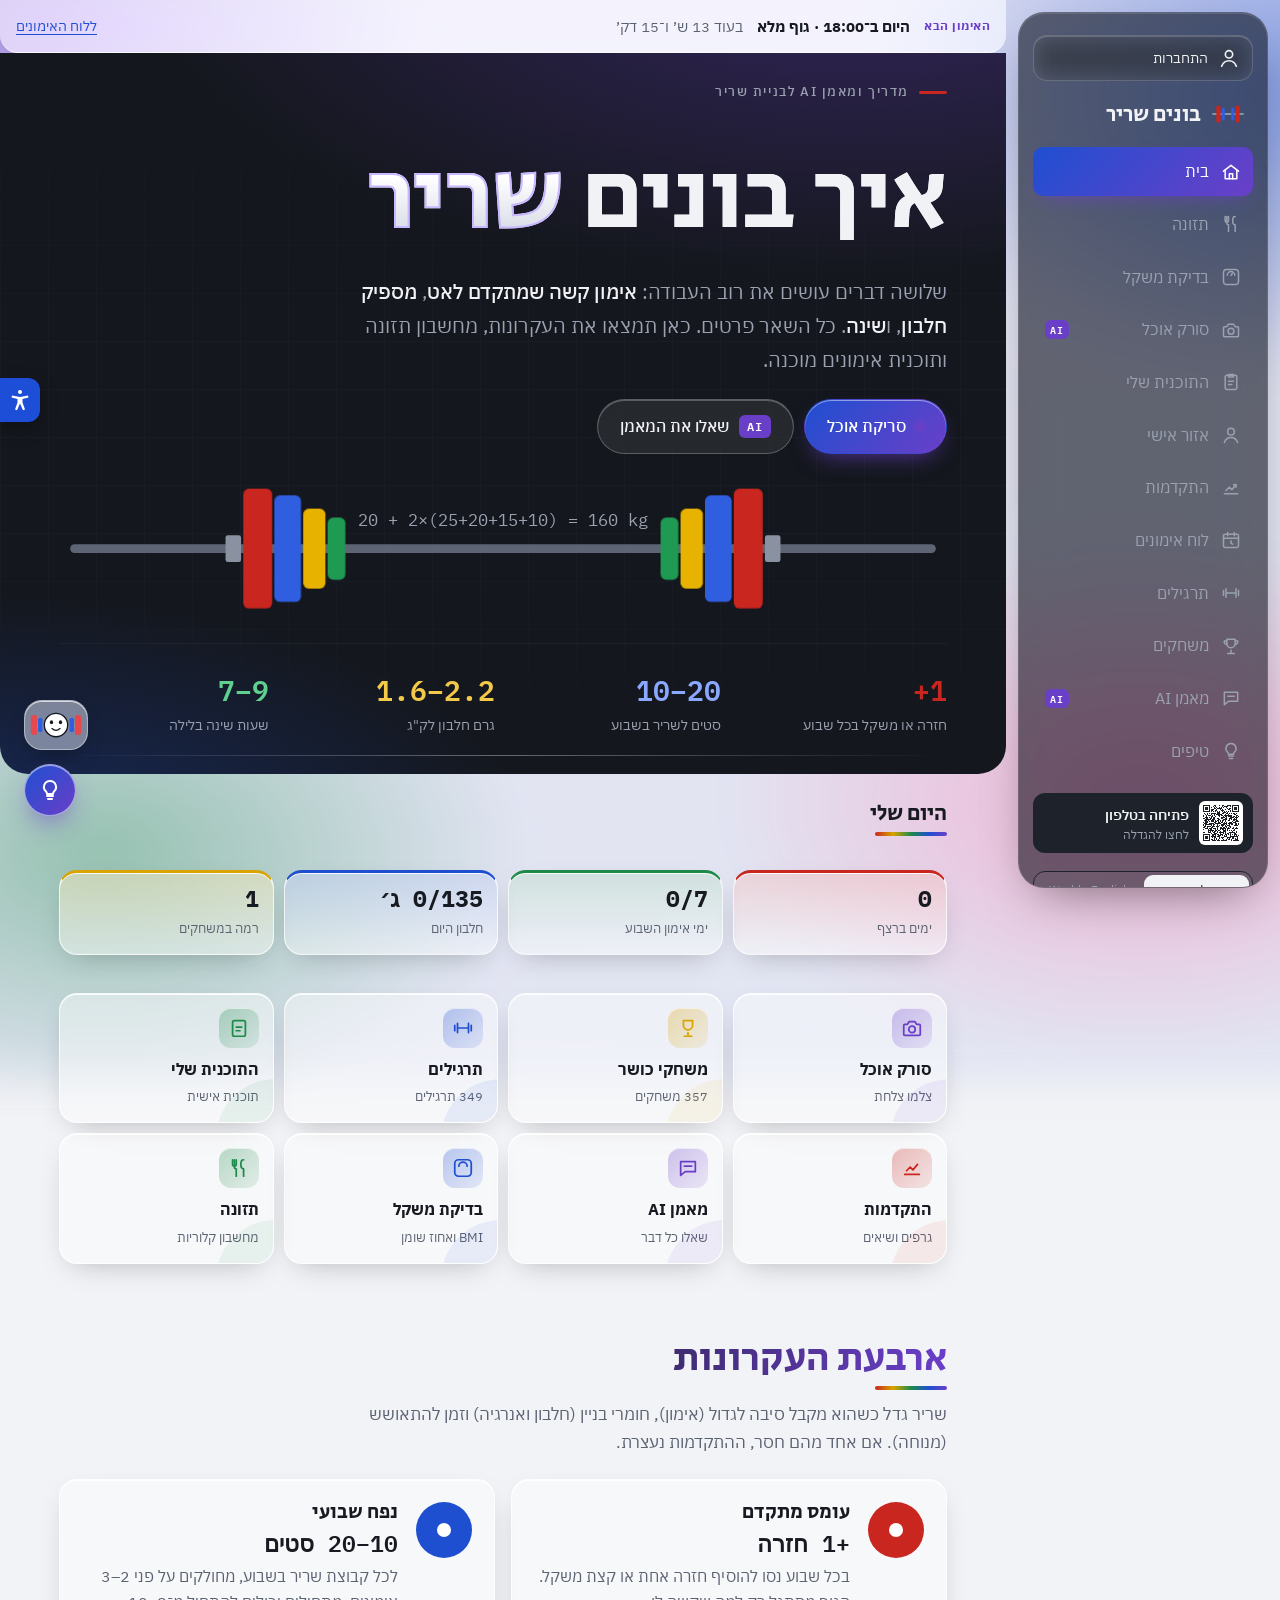
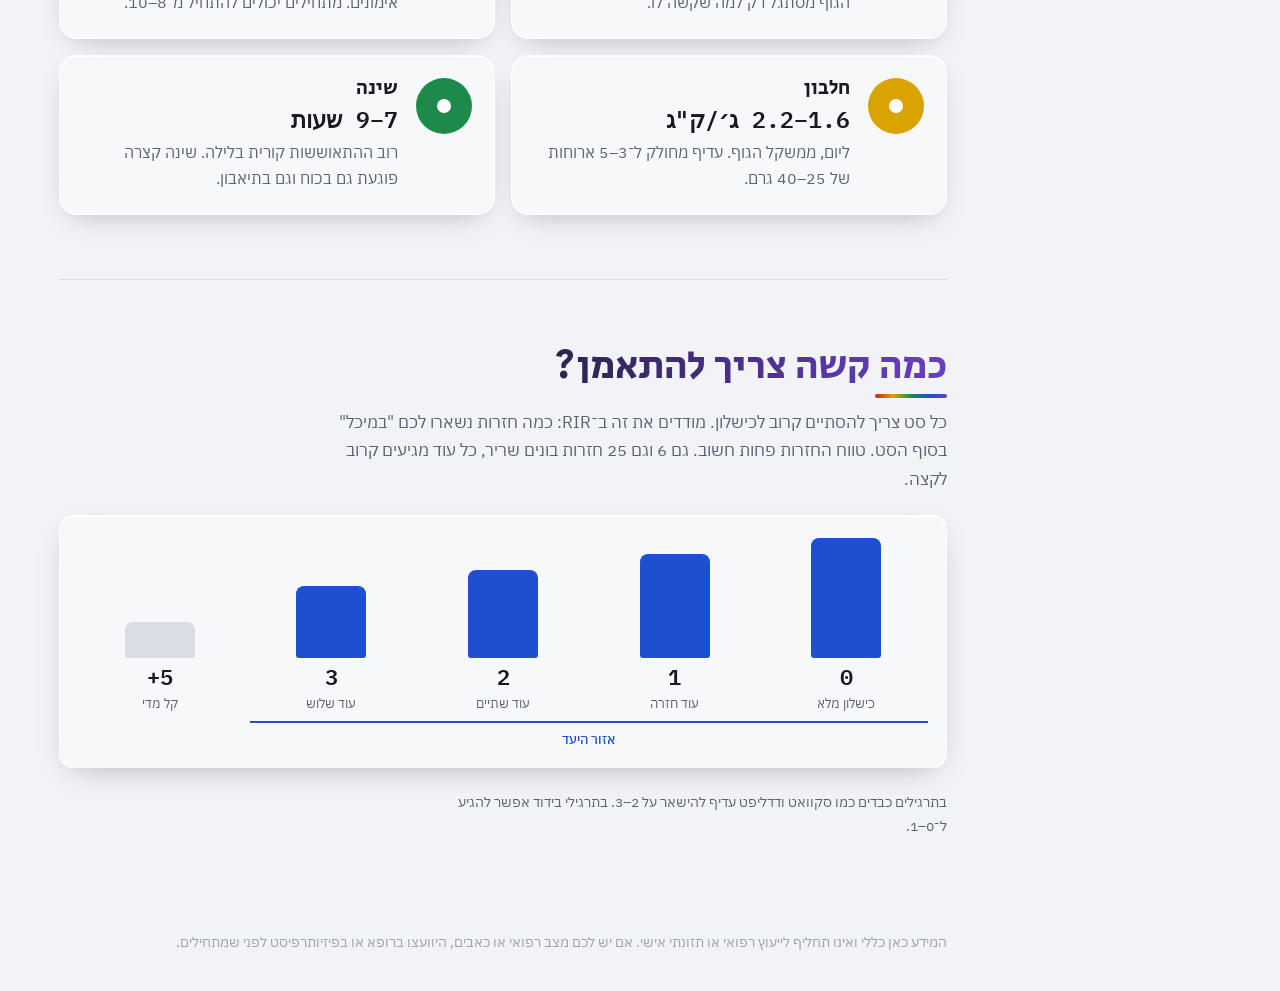
==== commit cf5b26c4: "Coach: built-in knowledge for common training and food questions Co-Authored-By: Claude Opus 5.5 <no" ====
--- a/muscle/index.html
+++ b/muscle/index.html
@@ -5068,13 +5068,20 @@
       }).catch(function () { return null; }).then(function (x) { clearTimeout(tm); return x; });
   }
   // returns a Promise with a spoken/written answer, or null when nothing fits
+
+  // coach knowledge: common training and food questions, answered like a coach (works without the AI)
+  var COACH_KB = [["חלבון.*(כמה|צריך|ביום)|כמה חלבון|protein.*(how much|need|per day)|how much protein", "כדי לבנות שריר צריך בערך 1.6 עד 2.2 גרם חלבון לכל קילו משקל גוף ביום, מחולק ל־3–5 ארוחות. למשל, במשקל 60 קילו זה 95–130 גרם.", "To build muscle aim for about 1.6–2.2 g of protein per kg of body weight a day, split over 3–5 meals. At 60 kg that is roughly 95–130 g."], ["קריאטין|creatine", "קריאטין הוא אחד התוספים הכי נחקרים ובטוחים למבוגרים: 3–5 גרם ביום, כל יום, עם מים. מתחת לגיל 18 עדיף לא לקחת תוספים בלי רופא – אוכל רגיל ושינה עושים את רוב העבודה.", "Creatine is one of the most studied supplements for adults: 3–5 g a day, every day, with water. Under 18 it is better to skip supplements unless a doctor agrees – normal food and sleep do most of the work."], ["אבקת חלבון|שייק חלבון|protein powder|protein shake", "אבקת חלבון היא פשוט אוכל נוח – לא חובה. אם קשה להגיע ליעד החלבון מאוכל, מנה אחת ביום אחרי אימון זה בסדר. עדיף קודם ביצים, עוף, יוגורט, קוטג׳ וקטניות.", "Protein powder is just convenient food, not a must. If you can't reach your protein from meals, one scoop after training is fine. Eggs, chicken, yogurt, cottage cheese and beans come first."], ["כמה סטים|כמה חזרות|how many sets|how many reps", "לבניית שריר: 10–20 סטים לכל שריר בשבוע, 6–15 חזרות בסט, ולסיים כל סט כשנשארות בערך 1–3 חזרות בכוח. מתחילים יכולים להתחיל מ־10 סטים לשריר בשבוע.", "For muscle: 10–20 sets per muscle per week, 6–15 reps a set, stopping each set with about 1–3 reps left in the tank. Beginners can start at 10 sets per muscle a week."], ["מנוחה בין סטים|כמה לנוח|rest between sets|how long.*rest", "בין סטים נחים 1.5–3 דקות בתרגילים כבדים כמו סקוואט ולחיצת חזה, ודקה–שתיים בתרגילים קטנים כמו כפיפת מרפקים.", "Rest 1.5–3 minutes between sets of big lifts like squats and bench, and 1–2 minutes on small ones like curls."], ["יום מנוחה|ימי מנוחה|כמה ימים.*(להתאמן|אימון)|rest day|how many days.*(train|workout)", "רוב האנשים מתקדמים מצוין עם 3–4 אימונים בשבוע ולפחות יום מנוחה אחד או שניים. השריר גדל במנוחה, לא באימון עצמו.", "Most people progress great with 3–4 workouts a week and at least one or two rest days. Muscle grows while you rest, not during the workout."], ["שינה|לישון|sleep", "שינה היא חלק מהאימון: 8–10 שעות בגיל ההתבגרות, 7–9 אצל מבוגרים. בלי שינה טובה השריר מתאושש לאט והכוח יורד.", "Sleep is part of training: 8–10 hours for teens, 7–9 for adults. Without good sleep muscles recover slowly and strength drops."], ["חימום|להתחמם|warm ?up", "לפני אימון מתחממים 5–10 דקות: הליכה מהירה או קפיצות קלות, סיבובי מפרקים, ואז 1–2 סטים קלים של התרגיל הראשון.", "Warm up 5–10 minutes: brisk walking or light jumping, joint circles, then 1–2 light sets of your first exercise."], ["מתיחות|stretch", "מתיחות דינמיות, בתנועה, טובות לפני אימון. מתיחות סטטיות של 20–30 שניות עדיף לעשות אחרי האימון או בערב.", "Moving, dynamic stretches are best before training. Hold-still stretches of 20–30 seconds are better after the workout or in the evening."], ["כאבי שרירים|אחרי אימון כואב|כואב לי אחרי|doms|sore after", "כאב שרירים יום־יומיים אחרי אימון הוא נורמלי ועובר לבד. תנועה קלה, מקלחת חמה, שינה ואוכל טוב עוזרים. כאב חד או בפרק – לעצור ולבדוק אצל רופא.", "Muscle soreness a day or two after training is normal and goes away. Light movement, a warm shower, sleep and good food help. Sharp pain or joint pain means stop and see a doctor."], ["לרדת במשקל|לרזות|ירידה במשקל|שומן|lose weight|lose fat|fat loss", "כדי לרדת בשומן אוכלים קצת פחות ממה ששורפים – בערך 300–500 קלוריות פחות ביום – שומרים על חלבון גבוה, ממשיכים להתאמן בכוח, והולכים הרבה. ירידה בריאה היא חצי קילו בשבוע.", "To lose fat eat a little less than you burn – about 300–500 calories less a day – keep protein high, keep lifting and walk a lot. Healthy loss is about half a kilo a week."], ["לעלות במשקל|להעלות מסה|מסה|gain weight|bulk", "כדי לעלות במסה אוכלים קצת יותר ממה ששורפים – 200–400 קלוריות יותר ביום – מתאמנים בכוח 3–4 פעמים בשבוע ומעלים בהדרגה משקל או חזרות.", "To gain muscle eat a bit more than you burn – 200–400 extra calories a day – lift 3–4 times a week and slowly add weight or reps."], ["אירובי|ריצה|cardio|running", "אירובי טוב ללב וגם לא מפריע לשריר: 2–3 פעמים בשבוע 20–30 דקות, או הרבה הליכה. כדאי לעשות אותו אחרי אימון כוח או ביום אחר.", "Cardio is great for the heart and doesn't hurt muscle: 2–3 times a week for 20–30 minutes, or lots of walking. Do it after lifting or on a different day."], ["מה לאכול לפני|לפני אימון|before (a |my )?workout|eat before", "לפני אימון, שעה–שעתיים, אוכלים משהו קל עם פחמימה וקצת חלבון: למשל לחם עם גבינה, בננה עם יוגורט, או אורז עם עוף.", "One to two hours before training eat something light with carbs and some protein: bread with cheese, a banana with yogurt, or rice with chicken."], ["מה לאכול אחרי|אחרי אימון|after (a |my )?workout|eat after", "אחרי אימון אוכלים ארוחה עם 20–40 גרם חלבון ופחמימה, תוך שעה–שעתיים: למשל עוף עם אורז, ביצים עם לחם, או יוגורט עם פירות.", "After training have a meal with 20–40 g of protein plus carbs within an hour or two: chicken and rice, eggs on toast, or yogurt with fruit."], ["מים|לשתות|water|drink", "שותים בערך 30–35 מ״ל לכל קילו משקל ביום, ויותר בימי אימון וחום. סימן טוב: שתן בהיר.", "Drink about 30–35 ml per kg of body weight a day, more on training and hot days. A good sign: light-coloured urine."], ["בטן|קוביות|six ?pack|abs", "כדי לראות קוביות צריך גם בטן חזקה וגם אחוז שומן נמוך. תרגילי בטן 2–3 פעמים בשבוע, כמו פלאנק ודד באג, והשאר זה תזונה ושינה. אי אפשר לשרוף שומן רק מהבטן.", "To see abs you need strong abs and low body fat. Do core work 2–3 times a week, like planks and dead bugs; the rest is diet and sleep. You can't burn fat only from your belly."], ["שכיבות סמיכה.*(יותר|להשתפר|לשפר)|לעשות יותר שכיבות|more push ?ups|improve push ?ups", "כדי לעשות יותר שכיבות סמיכה: 3–4 פעמים בשבוע, כמה סטים כל פעם עם 1–2 חזרות לפני שנשבר. מתחילים בשיפוע על שולחן או ספה, וכל שבוע מורידים את הידיים.", "To do more push-ups: 3–4 times a week, several sets each stopping 1–2 reps before failure. Start inclined on a table or sofa and lower your hands each week."], ["מתח ראשון|לעשות מתח|לא מצליח מתח|first pull ?up|can.?t do a pull ?up", "למתח הראשון: תלייה על המוט, מתח שלילי – קופצים למעלה ויורדים לאט 5 שניות – וחתירה הפוכה מתחת לשולחן. 3 פעמים בשבוע, ותוך כמה שבועות זה מגיע.", "For your first pull-up: dead hangs, negatives – jump up and lower slowly for 5 seconds – and inverted rows under a table. Three times a week and it comes within weeks."], ["בגיל|ילד|נער|מתבגר|teen|kid|my age|years old", "בגיל ההתבגרות מותר ומומלץ להתאמן בכוח – גם עם משקולות – כשהטכניקה נכונה ומתקדמים לאט. זה לא עוצר גדילה. הכי חשוב: טכניקה, שינה, הרבה אוכל אמיתי, ובלי תוספים או סטרואידים.", "Strength training is safe and good for teens – weights too – with good technique and slow progress. It does not stunt growth. What matters most: technique, sleep, plenty of real food, and no supplements or steroids."], ["סטרואיד|steroid", "סטרואידים מסוכנים מאוד – פוגעים בלב, בכבד, בהורמונים ובגדילה. אף פעם לא. אפשר לבנות גוף מעולה בלי זה.", "Steroids are very dangerous – they harm the heart, liver, hormones and growth. Never. You can build a great body without them."], ["משקה אנרגיה|אנרגיה|energy drink", "משקאות אנרגיה לא מומלצים, במיוחד מתחת לגיל 18 – הרבה קפאין וסוכר. לפני אימון עדיף מים ופרי או ארוחה קלה.", "Energy drinks are not a good idea, especially under 18 – lots of caffeine and sugar. Before training, water and fruit or a light meal is better."], ["מתחיל|להתחיל|מאיפה להתחיל|beginner|where to start|how to start", "למתחיל: 3 אימוני גוף מלא בשבוע, 5–6 תרגילים בסיסיים – סקוואט, שכיבות סמיכה, חתירה, גשר ישבן, פלאנק – 3 סטים לכל אחד. בעמוד \"התוכנית שלי\" אפשר לבנות תוכנית אישית.", "For beginners: 3 full-body workouts a week, 5–6 basic moves – squat, push-up, row, glute bridge, plank – 3 sets each. You can build a personal plan on the \"My plan\" page."], ["בבית|בלי ציוד|at home|no equipment", "אפשר לבנות שריר בבית בלי ציוד: שכיבות סמיכה, סקוואט, לאנג׳ים, מקבילים על כיסא, גשר ישבן, פלאנק וחתירה מתחת לשולחן. כשזה נהיה קל – מאטים, מוסיפים חזרות או עוברים לגרסה קשה יותר.", "You can build muscle at home with no equipment: push-ups, squats, lunges, chair dips, glute bridges, planks and table rows. When it gets easy, go slower, add reps or use a harder version."], ["פחמימות|carbs|carbohydrate", "פחמימות הן הדלק של האימון. אורז, לחם, פסטה, תפוחי אדמה ופירות – מעולים. אין צורך להימנע מהן כדי לבנות שריר.", "Carbs fuel your training. Rice, bread, pasta, potatoes and fruit are great. No need to avoid them to build muscle."], ["שומנים|fats?$|healthy fats?", "שומנים טובים חשובים להורמונים: שמן זית, אגוזים, טחינה, אבוקדו וביצים. בערך רבע מהקלוריות ביום.", "Healthy fats matter for hormones: olive oil, nuts, tahini, avocado and eggs. Roughly a quarter of daily calories."], ["קלוריות.*(כמה|צריך)|כמה קלוריות|how many calories", "את מספר הקלוריות המדויק בשבילך מחשבים בעמוד \"תזונה\" – לפי גיל, גובה, משקל, פעילות ומטרה.", "Work out your exact calories on the \"Nutrition\" page – by age, height, weight, activity and goal."], ["ממתקים|שוקולד|סוכר|ג׳אנק|ג'אנק|junk|sweets|candy|sugar", "לא צריך להיות מושלם: אם 80–90% מהאוכל טוב, קצת ממתקים זה בסדר. רק לא במקום ארוחות.", "You don't have to be perfect: if 80–90% of your food is good, a few sweets are fine – just not instead of meals."], ["מוטיבציה|אין לי כוח|עצלן|motivation|lazy|tired", "ביום בלי כוח – תעשה/י רק 10 דקות. ברוב הפעמים אחרי שמתחילים ממשיכים. ותזכור/תזכרי: עקביות מנצחת שלמות.", "On a day without energy, do just 10 minutes – most of the time you keep going once you start. Remember: consistency beats perfection."], ["כמה זמן.*(שריר|תוצאות|לראות)|מתי אראה|how long.*(results|muscle)|when will i see", "בשבועות הראשונים מתחזקים מהר, ושינוי שרואים במראה מגיע בדרך כלל אחרי 6–12 שבועות של אימון קבוע, אוכל טוב ושינה.", "Strength rises fast in the first weeks; changes you can see usually show after 6–12 weeks of steady training, good food and sleep."]].map(function (r) { return [new RegExp(r[0], "i"), r[1], r[2]]; });
+  function kbAnswer(x) { for (var i = 0; i < COACH_KB.length; i++) if (COACH_KB[i][0].test(x)) return COACH_KB[i][lang === "he" ? 1 : 2]; return null; }
   function localAnswer(s) {
     var x = s.toLowerCase().trim();
     if (vSugWait) { vSugWait = false; return sendSuggestion(s); }
+    // personal things first (your protein, next workout, open a page...)
+    var vi = /חלבון|קלורי|protein|calori/.test(x) && !/נשאר|אכלתי|היום|left|today|ate/.test(x) ? null : vIntent(s);
+    if (vi !== null) return Promise.resolve(vi);
     var sm = x.match(/(?:שלח|תשלח|לשלוח|תכתוב|כתוב)\s+(?:הצעה|הודעה|רעיון|משוב)(?:\s+(?:בתיבת|לתיבת|לתיבה של|בתיבה של)?\s*(?:ה?הצעות|ה?רעיונות|ה?ראיונות))?\s*[:,-]?\s*(.*)$/) || x.match(/^(?:send|write)\s+(?:a\s+)?(?:suggestion|message|idea|feedback)\s*[:,-]?\s*(.*)$/);
     if (sm) { var body = (sm[1] || "").trim(); if (body.length >= 3) return sendSuggestion(body); vSugWait = true; return Promise.resolve(t("vcSugWhat")); }
     var hm = x.match(/(?:איך עושים|איך לעשות|איך מבצעים|תסביר(?: לי)? על|הסבר על|how (?:do i|to) do|how to)\s+(.+)/);
-    if (hm) {
+    if (hm && !/יותר|לשפר|להשתפר|more|improve|better/.test(x)) {
       var e = exFind(hm[1]);
       if (e) {
         var i = lang === "he" ? 0 : 1;
@@ -5088,6 +5095,7 @@
       window.open("https://www.google.com/search?q=" + encodeURIComponent(gq) + "&hl=" + lang, "_blank", "noopener");
       return Promise.resolve(t("vcGoogle").replace("{q}", gq));
     }
+    var kb = kbAnswer(x); if (kb) return Promise.resolve(kb);
     // general knowledge only for real questions
     if (/^(?:מה|מי|איפה|מתי|למה|מדוע|כמה|האם|ספר לי|תספר לי|what|who|where|when|why|how many|how much|is|are|tell me)|[?]/i.test(x) || /^(?:מה|מי|איפה|מתי|למה|כמה|האם)/.test(x)) return wikiAnswer(s);
     return Promise.resolve(null);
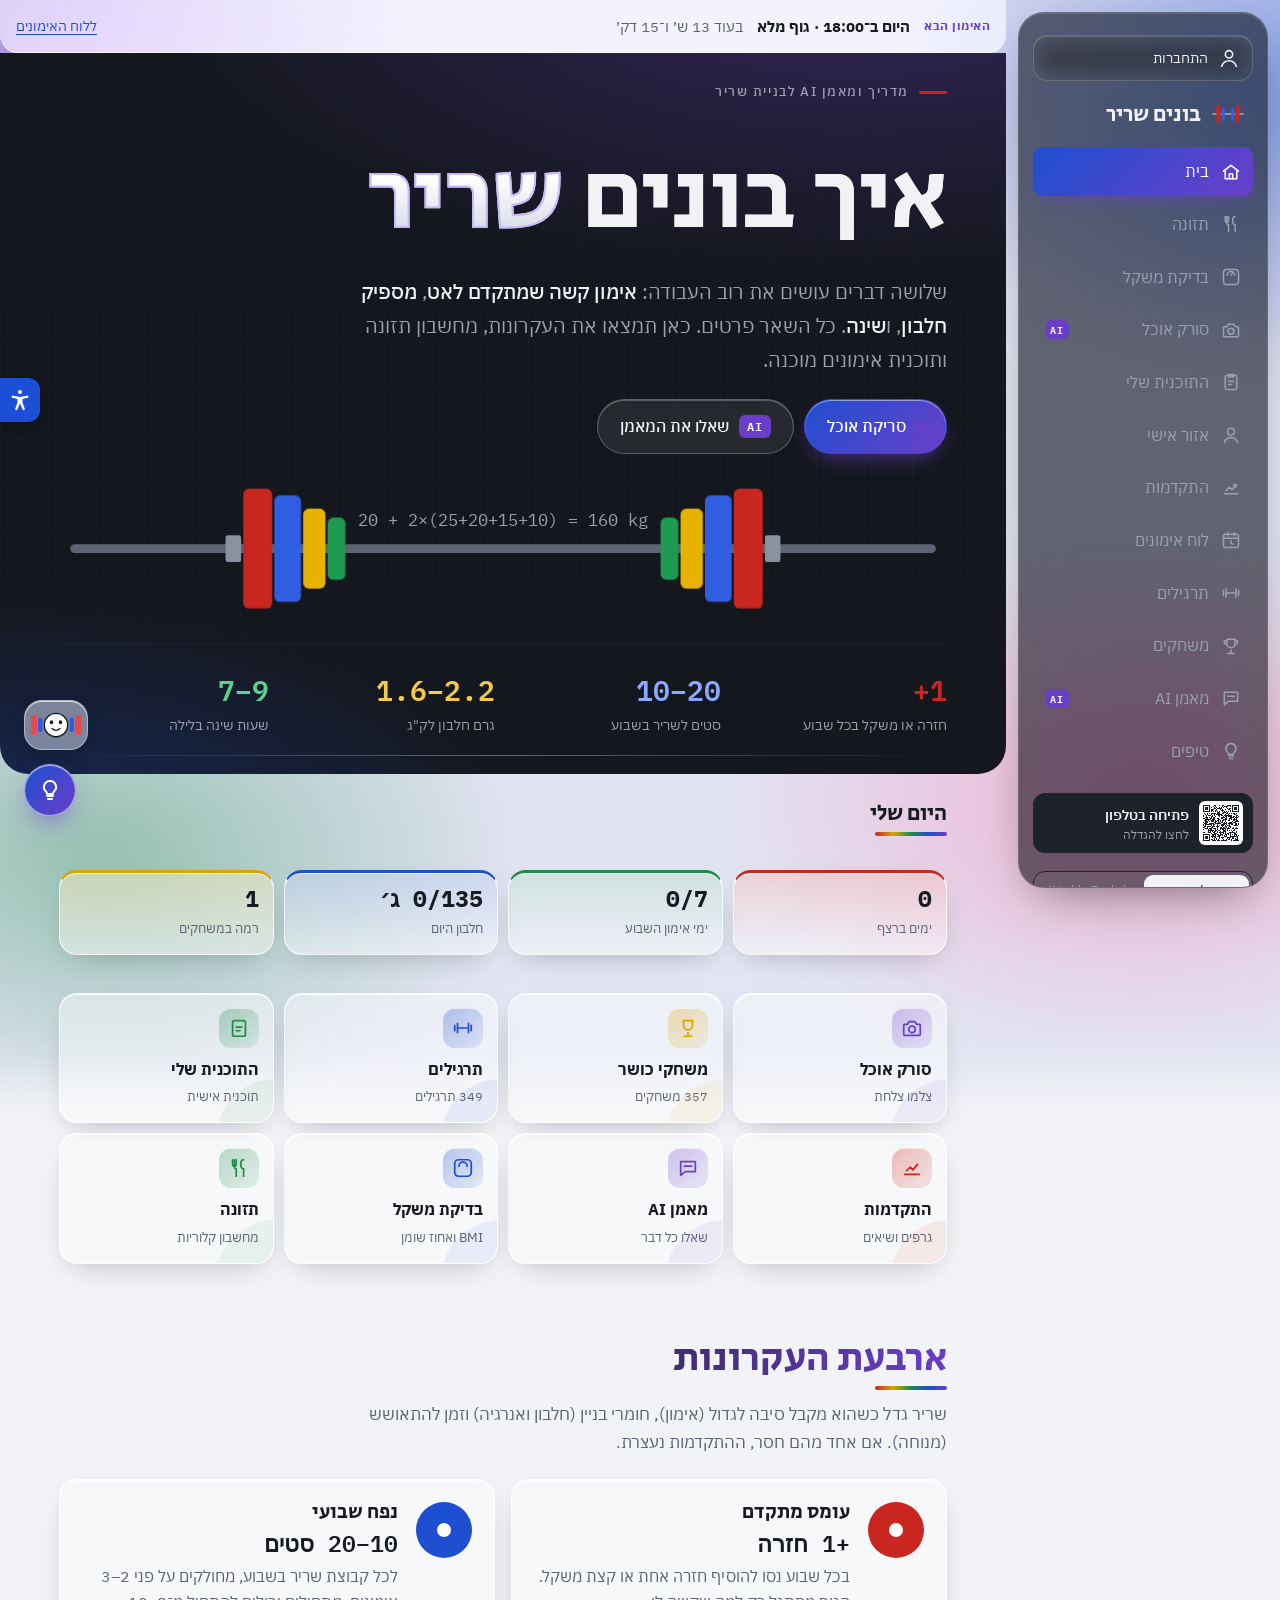
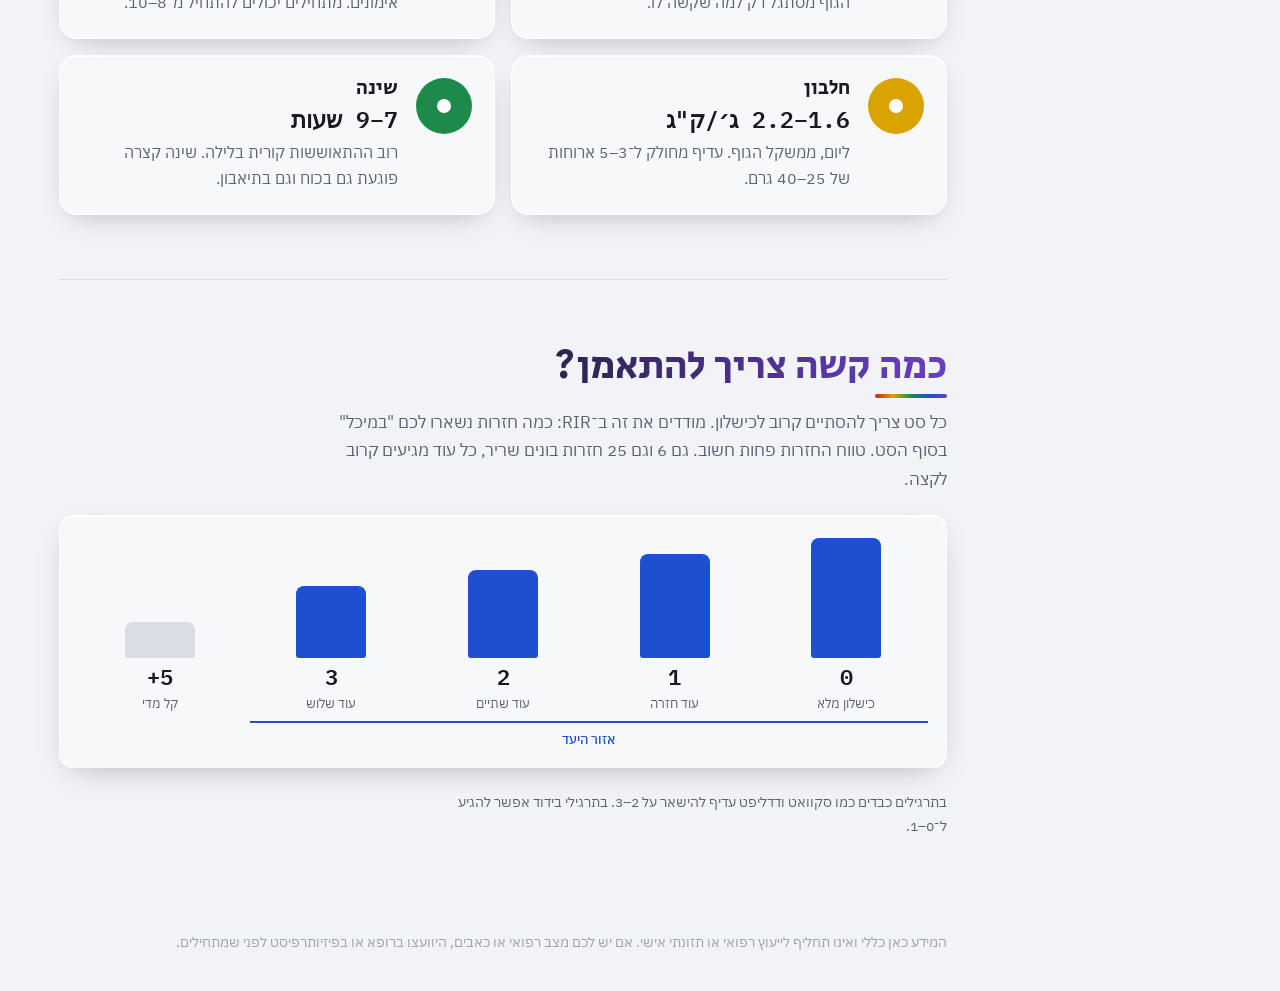
==== commit 36919e69: "Games: catch knees on the floor even when the feet are out of view Co-Authored-By: Claude Opus 5.5 <" ====
--- a/muscle/index.html
+++ b/muscle/index.html
@@ -3094,8 +3094,15 @@
   function T3(a, b, c) { return [a, b, c][gTol]; }
   // cheat check for push-ups and planks: bent knees (knees on the floor) or legs kept out of view
   function legCheat(j) {
-    if (j.K.v >= 0.35 && j.A.v >= 0.35) return ang(j.H, j.K, j.A) < T3(140, 150, 158) ? "gCheatKnees" : "";
-    if (gTol === 2 && j.K.v < 0.35) return "gShowLegs";
+    // 1) bent knees, when the ankle is in view
+    if (j.K.v >= 0.35 && j.A.v >= 0.35 && ang(j.H, j.K, j.A) < T3(140, 150, 158)) return "gCheatKnees";
+    // 2) knee resting on the floor: as low as the hands, with the arms holding the body up (works even if the feet are cut off)
+    // (checked with the arms straight, at the top, where the gap is clearest)
+    if (j.K.v >= 0.35 && j.S.v >= 0.4 && (j.W.v >= 0.35 || j.E.v >= 0.35) && !(j.W.v >= 0.35 && j.E.v >= 0.35 && ang(j.S, j.E, j.W) < 140)) {
+      var floor = Math.max(j.W.v >= 0.35 ? j.W.y : 0, j.E.v >= 0.35 ? j.E.y : 0), up = floor - j.S.y;
+      if (up > 0.04 && (floor - j.K.y) / up < T3(0.1, 0.15, 0.2)) return "gCheatKnees";
+    }
+    if (gTol >= 1 && j.K.v < 0.35) return "gShowLegs";
     return "";
   }
   // each read returns { seen, ok, why, phase: "up" (start) | "down" (the work) | "mid", miss: message for a half rep }
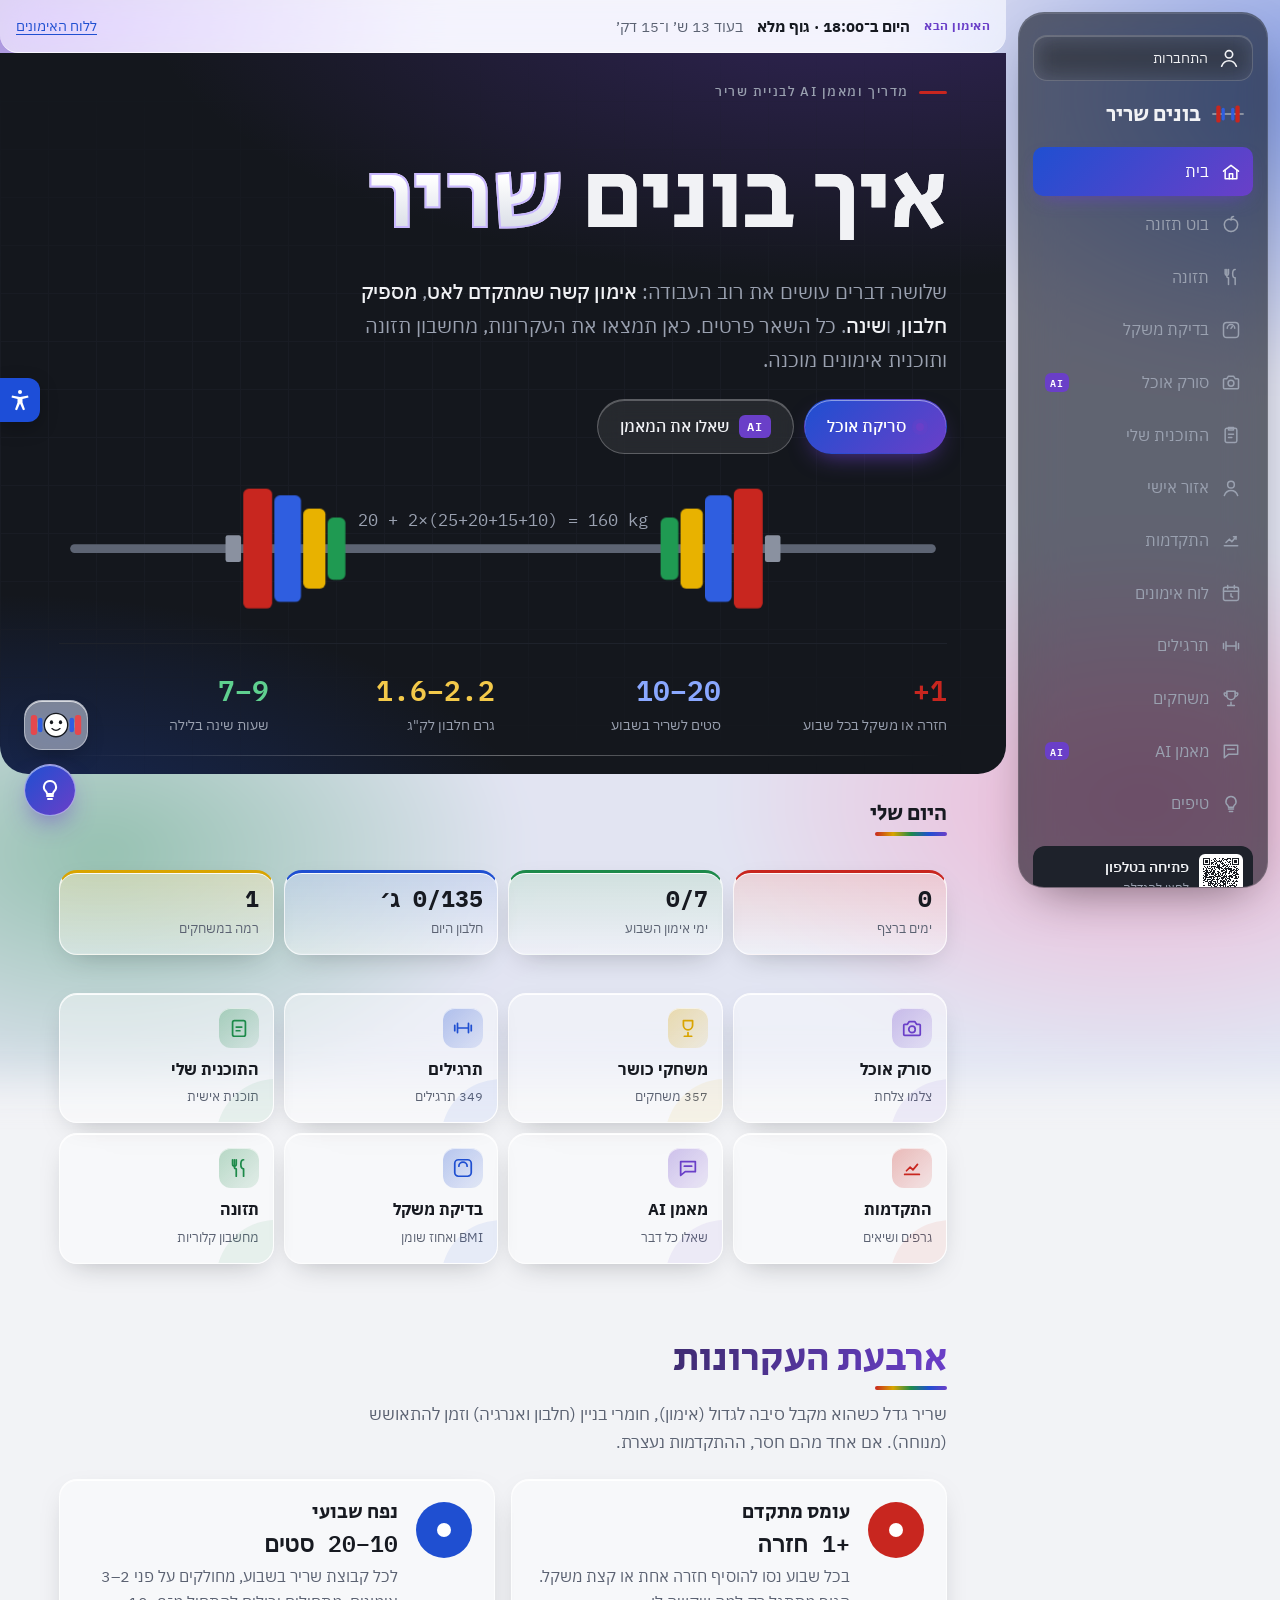
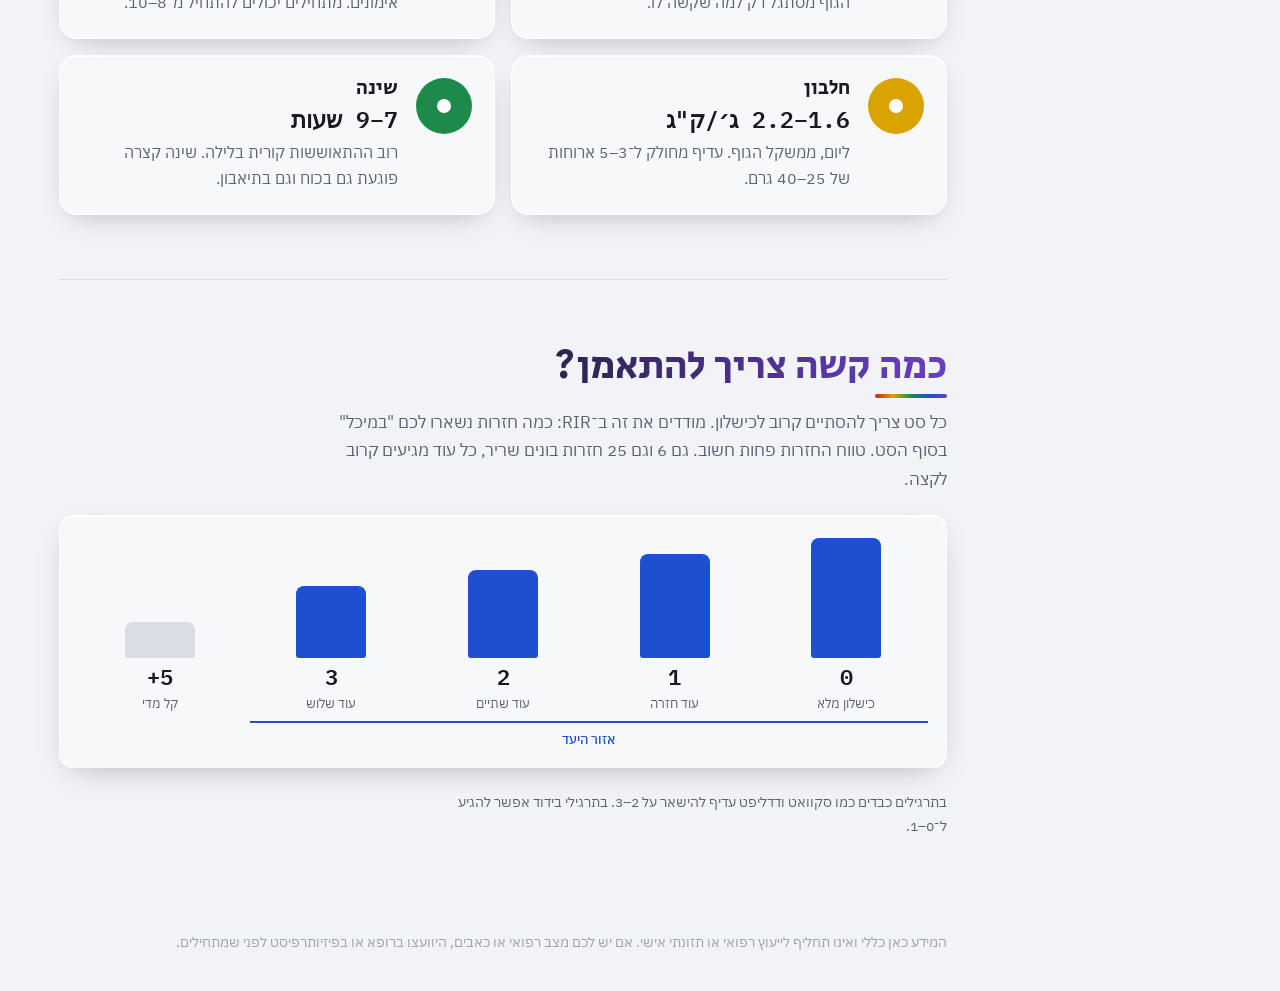
==== commit 359f5e7e: "Add the nutrition bot: food facts, log meals by text or voice, meal ideas Co-Authored-By: Claude Opu" ====
--- a/muscle/index.html
+++ b/muscle/index.html
@@ -476,6 +476,22 @@
 .vc-stage.wait .masc { animation: mthink 1s ease-in-out infinite; }
 @keyframes mthink { 50% { transform: rotate(6deg); } }
 @media (prefers-reduced-motion: reduce) { .vc-stage, .vc-stage .masc, .vc-fab.on { animation: none !important; } }
+@media (max-width: 820px) { html.on-chat .vc-fab { bottom: auto; top: calc(70px + env(safe-area-inset-top)); width: 54px; height: 42px; } }
+.nb { display: grid; grid-template-rows: auto minmax(260px, 1fr) auto auto; min-height: 560px; max-height: 78vh; border-radius: 22px; overflow: hidden; background: var(--surface); box-shadow: var(--shadow); }
+html.lglass .nb { background: var(--gl-bg); -webkit-backdrop-filter: var(--gl-blur); backdrop-filter: var(--gl-blur); border: 1px solid var(--gl-brd); box-shadow: inset 0 1px 0 var(--gl-hi), 0 14px 34px -14px rgba(20,23,29,.35); }
+.nb-head { display: flex; align-items: center; gap: 12px; padding: 12px 16px; color: #fff; background: linear-gradient(135deg, #1d8a4a, #2f9e6a 45%, #6a3fc8); }
+.nb-av { width: 42px; height: 42px; border-radius: 50%; display: grid; place-items: center; font-size: 1.5rem; background: rgba(255,255,255,.2); box-shadow: inset 0 1px 0 rgba(255,255,255,.4); }
+.nb-head small { display: block; font-size: .8rem; opacity: .9; }
+.nb-msgs { overflow-y: auto; padding: 14px; display: flex; flex-direction: column; gap: 10px; }
+.nb-msgs .msg.me { align-self: flex-end; background: linear-gradient(135deg, #1d8a4a, #2f9e6a); color: #fff; border-end-end-radius: 4px; }
+.nb-chips { display: flex; flex-wrap: wrap; gap: 6px; padding: 0 14px 10px; }
+.nb-chips button { font: inherit; font-size: .84rem; border: 1px solid var(--line); background: var(--gl-bg2, var(--surface)); color: var(--ink); padding: 6px 12px; border-radius: 999px; cursor: pointer; }
+.nb-chips button:hover { border-color: var(--green); }
+.nb-f { display: grid; grid-template-columns: auto minmax(0, 1fr) auto; gap: 8px; padding: 10px 12px; border-top: 1px solid var(--line); align-items: center; }
+.nb-f input { font: inherit; font-size: 1rem; padding: 11px 14px; border-radius: 999px; border: 1px solid var(--line); background: var(--bg); color: var(--ink); min-width: 0; }
+.nb-f:not(:has(.nb-mic:not([hidden]))) { grid-template-columns: minmax(0, 1fr) auto; }
+.nb-mic { width: 44px; height: 44px; border-radius: 50%; border: 0; display: grid; place-items: center; cursor: pointer; color: #fff; background: linear-gradient(135deg, #1d8a4a, #6a3fc8); }
+.nb-mic.on { animation: onpulse 1s infinite; box-shadow: 0 0 0 0 rgba(76,194,126,.7); }
 .qrlink a { color: var(--accent, inherit); text-decoration: underline; font-weight: 600; }
 .qrx { position: absolute; top: 10px; inset-inline-end: 10px; width: 38px; height: 38px; border-radius: 50%; border: 0; background: var(--bg); color: var(--ink); font-size: 1.2rem; cursor: pointer; }
 .msheet .qrbox { display: none; }
@@ -1157,6 +1173,7 @@
     <div class="brand"><svg class="logo" viewBox="0 0 32 20" aria-hidden="true"><rect x="1" y="9" width="30" height="2" rx="1" fill="#8a91a0"/><rect x="5" y="2" width="4" height="16" rx="1.5" fill="var(--red)"/><rect x="10" y="4" width="3" height="12" rx="1.5" fill="#2f5ee0"/><rect x="23" y="2" width="4" height="16" rx="1.5" fill="var(--red)"/><rect x="19" y="4" width="3" height="12" rx="1.5" fill="#2f5ee0"/></svg><span data-t="brand"></span></div>
     <nav class="snav" data-ta="tocAria">
         <button type="button" class="nv" data-go="home"><svg viewBox="0 0 24 24" fill="none" stroke="currentColor" stroke-width="1.8" stroke-linecap="round" stroke-linejoin="round" aria-hidden="true"><path d="M3 11l9-7 9 7"/><path d="M5 10v10h14V10"/><path d="M10 20v-6h4v6"/></svg><span data-t="v_home"></span></button>
+        <button type="button" class="nv nv-x" data-go="nutri"><svg viewBox="0 0 24 24" fill="none" stroke="currentColor" stroke-width="1.8" stroke-linecap="round" stroke-linejoin="round" aria-hidden="true"><path d="M12 21c-4.4 0-8-3.6-8-8 0-3 2-5.5 4.5-6.5"/><path d="M12 21c4.4 0 8-3.6 8-8 0-3-2-5.5-4.5-6.5"/><path d="M12 7c0-2 1-4 3-4"/><path d="M8.5 6.5C10 6 11 6.5 12 7c1-.5 2-1 3.5-.5"/></svg><span data-t="v_nutri"></span></button>
         <button type="button" class="nv nv-x" data-go="food"><svg viewBox="0 0 24 24" fill="none" stroke="currentColor" stroke-width="1.8" stroke-linecap="round" stroke-linejoin="round" aria-hidden="true"><path d="M7 3v8a2 2 0 0 0 2 2v8"/><path d="M5 3v5a2 2 0 0 0 4 0V3"/><path d="M17 3c-2 0-3 2-3 5s1 5 3 5v8"/></svg><span data-t="v_food"></span></button>
         <button type="button" class="nv nv-x" data-go="weight"><svg viewBox="0 0 24 24" fill="none" stroke="currentColor" stroke-width="1.8" stroke-linecap="round" stroke-linejoin="round" aria-hidden="true"><rect x="3" y="3" width="18" height="18" rx="4"/><path d="M7.5 10a4.5 4.5 0 0 1 9 0"/><path d="M12 10l1.6-2.2"/></svg><span data-t="v_weight"></span></button>
         <button type="button" class="nv" data-go="scan"><svg viewBox="0 0 24 24" fill="none" stroke="currentColor" stroke-width="1.8" stroke-linecap="round" stroke-linejoin="round" aria-hidden="true"><path d="M4 8h3l2-3h6l2 3h3a1 1 0 0 1 1 1v10a1 1 0 0 1-1 1H4a1 1 0 0 1-1-1V9a1 1 0 0 1 1-1z"/><circle cx="12" cy="13.5" r="3.5"/></svg><span data-t="v_scan"></span><span class="ai-badge sm">AI</span></button>
@@ -1218,6 +1235,7 @@
       <div class="msheet-grid">
         <button type="button" class="nv2" data-go="me"><svg viewBox="0 0 24 24" fill="none" stroke="currentColor" stroke-width="1.8" stroke-linecap="round" stroke-linejoin="round" aria-hidden="true"><circle cx="12" cy="8" r="4"/><path d="M4 21c1.5-4 4.5-6 8-6s6.5 2 8 6"/></svg><span data-t="v_me"></span></button>
         <button type="button" class="nv2" data-go="progress"><svg viewBox="0 0 24 24" fill="none" stroke="currentColor" stroke-width="1.8" stroke-linecap="round" stroke-linejoin="round" aria-hidden="true"><path d="M4 19h16"/><path d="M6 15l4-4 3 3 5-6"/><path d="M15 8h3v3"/></svg><span data-t="v_progress"></span></button>
+        <button type="button" class="nv2" data-go="nutri"><svg viewBox="0 0 24 24" fill="none" stroke="currentColor" stroke-width="1.8" stroke-linecap="round" stroke-linejoin="round" aria-hidden="true"><path d="M12 21c-4.4 0-8-3.6-8-8 0-3 2-5.5 4.5-6.5"/><path d="M12 21c4.4 0 8-3.6 8-8 0-3-2-5.5-4.5-6.5"/><path d="M12 7c0-2 1-4 3-4"/><path d="M8.5 6.5C10 6 11 6.5 12 7c1-.5 2-1 3.5-.5"/></svg><span data-t="v_nutri"></span></button>
         <button type="button" class="nv2" data-go="food"><svg viewBox="0 0 24 24" fill="none" stroke="currentColor" stroke-width="1.8" stroke-linecap="round" stroke-linejoin="round" aria-hidden="true"><path d="M7 3v8a2 2 0 0 0 2 2v8"/><path d="M5 3v5a2 2 0 0 0 4 0V3"/><path d="M17 3c-2 0-3 2-3 5s1 5 3 5v8"/></svg><span data-t="v_food"></span></button>
         <button type="button" class="nv2" data-go="weight"><svg viewBox="0 0 24 24" fill="none" stroke="currentColor" stroke-width="1.8" stroke-linecap="round" stroke-linejoin="round" aria-hidden="true"><rect x="3" y="3" width="18" height="18" rx="4"/><path d="M7.5 10a4.5 4.5 0 0 1 9 0"/><path d="M12 10l1.6-2.2"/></svg><span data-t="v_weight"></span></button>
         <button type="button" class="nv2" data-go="sched"><svg viewBox="0 0 24 24" fill="none" stroke="currentColor" stroke-width="1.8" stroke-linecap="round" stroke-linejoin="round" aria-hidden="true"><rect x="3" y="5" width="18" height="16" rx="2"/><path d="M3 10h18M8 3v4M16 3v4"/><path d="M12 13v3l2 1"/></svg><span data-t="v_sched"></span></button>
@@ -1677,6 +1695,19 @@
       </section>
       </div>
     </div>
+    <div class="view" data-view="nutri" hidden>
+      <div class="wrap">
+      <section id="nutri">
+        <div class="sec-head"><h2 data-t="nbH"></h2><p class="intro" data-t="nbIntro"></p></div>
+        <div class="nb">
+          <div class="nb-head"><span class="nb-av" aria-hidden="true">🥗</span><div><b data-t="nbName"></b><small id="nb-day"></small></div></div>
+          <div class="nb-msgs" id="nb-msgs" aria-live="polite"></div>
+          <div class="nb-chips" id="nb-chips"></div>
+          <form class="nb-f" id="nb-f"><button type="button" class="nb-mic" id="nb-mic" data-ta="vcTalk" hidden><svg width="20" height="20" viewBox="0 0 24 24" fill="none" stroke="currentColor" stroke-width="2" stroke-linecap="round" stroke-linejoin="round" aria-hidden="true"><rect x="9" y="3" width="6" height="11" rx="3"/><path d="M5 11a7 7 0 0 0 14 0M12 18v3"/></svg></button><input type="text" id="nb-in" autocomplete="off" data-tp="nbPh" data-ta="nbPh"><button type="submit" class="btn primary" data-t="nbSend"></button></form>
+        </div>
+      </section>
+      </div>
+    </div>
     <div class="view" data-view="coach" hidden>
       <div class="wrap">
       <section id="coachsec">
@@ -1888,7 +1919,7 @@
       wTeen: "מתחת לגיל 18 מעריכים משקל לפי עקומות גדילה, ולכן התוצאה כאן היא רק הכוונה כללית.",
       wNote: "BMI הוא מדד מהיר לאוכלוסייה, לא אבחנה. אצל מי שמתאמן הרבה הוא עלול להראות עודף משקל בגלל שריר. יחס מותן־גובה מתחת ל־0.5 נחשב תקין.",
       wSync: "העברה למחשבון התזונה", wSynced: "הועבר ✓",
-      brand: "בונים שריר", vcFace: "📷 לשים את הפנים שלי על המאמן", vcFaceX: "הסרת התמונה", vcFaceP: "התמונה נשמרת רק במכשיר הזה ולא עולה לאתר.", vcHint: "👋 אני המאמן הקולי. אשרו מיקרופון פעם אחת, ומאז פשוט תגידו \"היי מאמן\" בכל עמוד.", vcFab: "המאמן הקולי: לחצו כדי להפעיל או לכבות את \"היי מאמן\"", vcCoach: "המאמן", vcYou: "אמרת", vcTalking: "מדבר…", vcHeard: "שומע: {s}", vcHello: "היי! אני מקשיב. מעכשיו אפשר להגיד היי מאמן בכל עמוד באתר.", vcSugWhat: "בטח. מה לכתוב בהצעה?", vcSugSent: "שלחתי את ההצעה. תודה!", vcSugShort: "ההצעה קצרה מדי, נסו שוב עם כמה מילים.", vcHow: "{n}: {s} מומלץ {r}. פתחתי לך את התרגיל בספרייה עם סרטון.", vcTime: "השעה {t}.", vcGoogle: "פתחתי חיפוש בגוגל: {q}", vcWiki: "לפי ויקיפדיה: {t}", vcDunno: "את זה אני עוד לא יודע. אפשר להגיד לי \"חפש בגוגל\" ואחר כך מה לחפש, או לשאול את הגרסה המלאה ב־Claude.", vcTalk: "לדבר עם המאמן", vcWake: "להאזין ל\"היי מאמן\"", vcWakeP: "המאמן תמיד מקשיב כשהאתר פתוח: אומרים \"היי מאמן\" בכל עמוד, והוא שואל במה לעזור. לחיצה על המשקולת בפינה עוצרת אותו לביקור הזה.", vcPaused: "עצרתי את ההקשבה לביקור הזה. לחצו על המשקולת כדי שאחזור להקשיב.", vcStop: "כיבוי האזנה", vcSayWake: "אמרו \"היי מאמן\"", vcListening: "מקשיב…", vcThinking: "חושב…", vcYes: "כן? במה אפשר לעזור?", vcOpened: "פותח {p}", vcGame: "מתחילים: {g}. היכנסו לתנוחה", vcPro: "אכלת היום {a} גרם חלבון מתוך {b}. נשארו {c} גרם.", vcKcal: "אכלת היום {a} קלוריות מתוך {b}.", vcNoTarget: "עוד לא מילאת את מחשבון התזונה, אז אין לי יעד.", vcNoNext: "אין אימון מתוכנן בלוח האימונים.", vcStreak: "יש לך {n} ימים ברצף. כל הכבוד!", vcBye: "בכיף. אם תצטרכו אותי, תגידו היי מאמן.", vcErr: "משהו לא עבד, נסו שוב.", vcDenied: "המיקרופון חסום. אשרו מיקרופון בהגדרות הדפדפן ונסו שוב.", acLogin: "התחברות", acSignup: "הרשמה", acLoginH: "התחברות לחשבון", acSignupH: "יצירת חשבון חדש", acName: "שם", acEmail: "מייל", acPass: "סיסמה (לפחות 6 תווים)", acForgot: "שכחתי סיסמה", acShowPw: "הצג סיסמה", acHidePw: "הסתר סיסמה", acWait: "רגע…", acCheckMail: "נשלח אליך מייל אישור. פתחו אותו ולחצו על הקישור כדי להשלים את ההרשמה.", acErrLogin: "המייל או הסיסמה לא נכונים.", acErrExists: "המייל הזה כבר רשום. נסו להתחבר.", acErrPass: "הסיסמה צריכה לפחות 6 תווים.", acErrEmail: "כתבו כתובת מייל תקינה.", acErrConfirm: "צריך קודם לאשר את המייל: פתחו את המייל ששלחנו ולחצו על הקישור.", acErrRate: "כבר שלחנו לך מייל אישור. בדקו את תיבת המייל (גם בספאם/קידומי מכירות) ולחצו על הקישור. אפשר לבקש שוב בעוד דקה.", acErrNet: "משהו לא עבד. בדקו חיבור לאינטרנט ונסו שוב.", acResetSent: "שלחנו מייל עם קישור לסיסמה חדשה.", v_me: "אזור אישי", meH: "האזור האישי שלי", meOutP: "הירשמו או התחברו כדי לשמור את ההתקדמות, השיאים והמכשירים שלכם בחשבון, ולראות אותם בכל מכשיר.", meOutP2: "עוד אין לך חשבון? ההרשמה לוקחת חצי דקה.", meInP: "הפרטים, המטרות וההתקדמות שלך, שמורים בחשבון ומסונכרנים בין הטלפון למחשב.", meHi: "שלום, {n}!", meSynced: "ההתקדמות, השיאים והמכשירים שלך שמורים בחשבון", meWorkouts: "אימונים בסך הכול", meRecs: "משחקים עם שיא", meProfH: "הפרטים שלי", meGoal: "המטרה שלי", meGoal_muscle: "לבנות שריר", meGoal_fat: "לרדת באחוזי שומן", meGoal_strength: "להתחזק", meGoal_fit: "כושר ובריאות", meHeight: "גובה (ס״מ)", meWeight: "משקל (ק״ג)", meAge: "גיל", meSex: "מין", meSexM: "זכר", meSexF: "נקבה", meSave: "שמור", meSaved: "נשמר ✓", meQuick: "קיצורי דרך", mePassH: "שינוי סיסמה", mePassSave: "עדכן סיסמה", mePassOk: "הסיסמה עודכנה ✓", meLogout: "התנתקות", sugH: "הצעות לאתר", sugP: "יש לך רעיון לשיפור, משהו שחסר או משהו שלא עובד? כתבו כאן, וההצעה תגיע לבעלי האתר.", sugPh: "מה היית רוצה שיהיה באתר?", sugSend: "שליחה", sugThanks: "תודה! ההצעה נשלחה ✓", sugBadCode: "הקוד לא נכון.", sugCodeHere: "קוד מנהל מכניסים באזור האישי (אחרי התחברות), בכפתור \"כניסת מנהל\". המספר לא נשלח.", onNow: "באתר עכשיו", ownToday: "מכשירים היום", ownUsers: "משתמשים רשומים", ownSug: "הצעות", ownH: "ניהול האתר", ownGate: "כניסת מנהל", ownCode: "קוד מנהל", ownEnter: "כניסה", ownNotOwner: "לחשבון הזה אין הרשאת מנהל.", ownDel: "מחיקה", ownDelSure: "למחוק? לחצו שוב", ownDelAll: "מחיקת הכול", ownDelAllSure: "למחוק את כל ההצעות? לחצו שוב", sugListH: "ההצעות שנשלחו ({n})", sugNone: "עוד אין הצעות.", v_progress: "התקדמות", tdH: "היום שלך", tdStreak: "ימים ברצף", tdWeek: "ימי אימון השבוע", tdPro: "חלבון היום", tdLvl: "רמה במשחקים", gr: "ג׳", qtScan: "סורק אוכל", qtScanS: "צלמו צלחת", qtGames: "משחקי כושר", qtGamesS: "357 משחקים", qtLib: "תרגילים", qtLibS: "349 תרגילים", qtPlan: "התוכנית שלי", qtPlanS: "תוכנית אישית", qtProg: "התקדמות", qtProgS: "גרפים ושיאים", qtCoach: "מאמן AI", qtCoachS: "שאלו כל דבר", qtWeight: "בדיקת משקל", qtWeightS: "BMI ואחוז שומן", qtFood: "תזונה", qtFoodS: "מחשבון קלוריות", pgH: "ההתקדמות שלי", pgIntro: "כל משחק שמסיימים נרשם כאן אוטומטית. אפשר גם לסמן אימון ולשמור משקל. הנתונים נשמרים במכשיר הזה.", pgActH: "ימי אימון – 4 שבועות אחרונים", pgDone: "סיימתי אימון היום ✓", pgWH: "משקל לאורך זמן", pgWPh: "המשקל היום (ק״ג)", pgWSave: "שמור", pgRecH: "השיאים שלי", pgLogH: "אימונים אחרונים", pgReps: "חזרות השבוע", pgWLast: "משקל אחרון", pgW0: "עוד לא נשמר משקל. כתבו את המשקל של היום ולחצו שמור.", pgW1: "שמרו משקל גם בימים הבאים כדי לראות גרף.", pgRec0: "שחקו משחק כושר כדי לקבוע שיא.", pgLog0: "עוד אין אימונים. שחקו משחק או לחצו \"סיימתי אימון היום\".", pgManual: "אימון", v_home: "בית", v_food: "תזונה", v_scan: "סורק אוכל", v_plan: "התוכנית שלי", v_library: "תרגילים", v_coach: "מאמן AI", v_tips: "טיפים",
+      brand: "בונים שריר", v_nutri: "בוט תזונה", nbH: "בוט תזונה", nbIntro: "שאלו על כל מאכל, ספרו מה אכלתם והבוט ירשום ביומן, או בקשו רעיון לארוחה לפי מה שנשאר לכם היום.", nbName: "התזונאי שלך", nbPh: "למשל: אכלתי 2 ביצים ו־100 גרם עוף", nbSend: "שליחה", nbHi: "היי! אני בוט התזונה 🥗 אפשר לשאול \"כמה חלבון יש בבננה\", לכתוב \"אכלתי 2 ביצים\" ואני ארשום ביומן, או לשאול \"מה לאכול עכשיו?\".", nbQ1: "כמה נשאר לי היום?", nbQ2: "מה לאכול עכשיו?", nbQ3: "כמה חלבון יש בביצה?", nbQ4: "מה אכלתי היום?", nbFacts: "ב־{g} ג׳ {n}: {k} קלוריות, {p} ג׳ חלבון, {c} ג׳ פחמימות, {f} ג׳ שומן.", nbPer100: "(ב־100 ג׳: {k} קלוריות, {p} ג׳ חלבון.)", nbLogged: "רשמתי ביומן ✓ {x}: {k} קלוריות ו־{p} ג׳ חלבון.", nbLeft: "נשארו לך היום: {k} קלוריות, {p} ג׳ חלבון, {c} ג׳ פחמימות ו־{f} ג׳ שומן.", nbNoTarget: "היום אכלת {k} קלוריות ו־{p} ג׳ חלבון. כדי שאדע כמה נשאר, מלאו את מחשבון התזונה.", nbIdea: "רעיון לארוחה: {a} עם {b} – בערך {k} קלוריות ו־{p} ג׳ חלבון. רוצה שארשום? כתבו \"כן\".", nbNoFood: "לא מצאתי את {x} בטבלת המאכלים שלי. נסו מילה אחרת, למשל \"עוף\" או \"אורז\".", nbMissed: "לא מצאתי: {x}.", nbNothing: "עוד לא רשמת כלום היום. כתבו למשל \"אכלתי 2 ביצים ופרוסת לחם\".", nbSummary: "היום רשמת {n} ארוחות: {x}. סך הכול {k} קלוריות ו־{p} ג׳ חלבון.", nbDunno: "את זה אני לא יודע. אפשר לשאול על מאכל מסוים, לכתוב מה אכלתם, או לבקש רעיון לארוחה.", nbDay: "היום: {a}/{b} ג׳ חלבון · {c}/{d} קלוריות", nbDayNo: "מלאו את מחשבון התזונה כדי לקבל יעדים", vcFace: "📷 לשים את הפנים שלי על המאמן", vcFaceX: "הסרת התמונה", vcFaceP: "התמונה נשמרת רק במכשיר הזה ולא עולה לאתר.", vcHint: "👋 אני המאמן הקולי. אשרו מיקרופון פעם אחת, ומאז פשוט תגידו \"היי מאמן\" בכל עמוד.", vcFab: "המאמן הקולי: לחצו כדי להפעיל או לכבות את \"היי מאמן\"", vcCoach: "המאמן", vcYou: "אמרת", vcTalking: "מדבר…", vcHeard: "שומע: {s}", vcHello: "היי! אני מקשיב. מעכשיו אפשר להגיד היי מאמן בכל עמוד באתר.", vcSugWhat: "בטח. מה לכתוב בהצעה?", vcSugSent: "שלחתי את ההצעה. תודה!", vcSugShort: "ההצעה קצרה מדי, נסו שוב עם כמה מילים.", vcHow: "{n}: {s} מומלץ {r}. פתחתי לך את התרגיל בספרייה עם סרטון.", vcTime: "השעה {t}.", vcGoogle: "פתחתי חיפוש בגוגל: {q}", vcWiki: "לפי ויקיפדיה: {t}", vcDunno: "את זה אני עוד לא יודע. אפשר להגיד לי \"חפש בגוגל\" ואחר כך מה לחפש, או לשאול את הגרסה המלאה ב־Claude.", vcTalk: "לדבר עם המאמן", vcWake: "להאזין ל\"היי מאמן\"", vcWakeP: "המאמן תמיד מקשיב כשהאתר פתוח: אומרים \"היי מאמן\" בכל עמוד, והוא שואל במה לעזור. לחיצה על המשקולת בפינה עוצרת אותו לביקור הזה.", vcPaused: "עצרתי את ההקשבה לביקור הזה. לחצו על המשקולת כדי שאחזור להקשיב.", vcStop: "כיבוי האזנה", vcSayWake: "אמרו \"היי מאמן\"", vcListening: "מקשיב…", vcThinking: "חושב…", vcYes: "כן? במה אפשר לעזור?", vcOpened: "פותח {p}", vcGame: "מתחילים: {g}. היכנסו לתנוחה", vcPro: "אכלת היום {a} גרם חלבון מתוך {b}. נשארו {c} גרם.", vcKcal: "אכלת היום {a} קלוריות מתוך {b}.", vcNoTarget: "עוד לא מילאת את מחשבון התזונה, אז אין לי יעד.", vcNoNext: "אין אימון מתוכנן בלוח האימונים.", vcStreak: "יש לך {n} ימים ברצף. כל הכבוד!", vcBye: "בכיף. אם תצטרכו אותי, תגידו היי מאמן.", vcErr: "משהו לא עבד, נסו שוב.", vcDenied: "המיקרופון חסום. אשרו מיקרופון בהגדרות הדפדפן ונסו שוב.", acLogin: "התחברות", acSignup: "הרשמה", acLoginH: "התחברות לחשבון", acSignupH: "יצירת חשבון חדש", acName: "שם", acEmail: "מייל", acPass: "סיסמה (לפחות 6 תווים)", acForgot: "שכחתי סיסמה", acShowPw: "הצג סיסמה", acHidePw: "הסתר סיסמה", acWait: "רגע…", acCheckMail: "נשלח אליך מייל אישור. פתחו אותו ולחצו על הקישור כדי להשלים את ההרשמה.", acErrLogin: "המייל או הסיסמה לא נכונים.", acErrExists: "המייל הזה כבר רשום. נסו להתחבר.", acErrPass: "הסיסמה צריכה לפחות 6 תווים.", acErrEmail: "כתבו כתובת מייל תקינה.", acErrConfirm: "צריך קודם לאשר את המייל: פתחו את המייל ששלחנו ולחצו על הקישור.", acErrRate: "כבר שלחנו לך מייל אישור. בדקו את תיבת המייל (גם בספאם/קידומי מכירות) ולחצו על הקישור. אפשר לבקש שוב בעוד דקה.", acErrNet: "משהו לא עבד. בדקו חיבור לאינטרנט ונסו שוב.", acResetSent: "שלחנו מייל עם קישור לסיסמה חדשה.", v_me: "אזור אישי", meH: "האזור האישי שלי", meOutP: "הירשמו או התחברו כדי לשמור את ההתקדמות, השיאים והמכשירים שלכם בחשבון, ולראות אותם בכל מכשיר.", meOutP2: "עוד אין לך חשבון? ההרשמה לוקחת חצי דקה.", meInP: "הפרטים, המטרות וההתקדמות שלך, שמורים בחשבון ומסונכרנים בין הטלפון למחשב.", meHi: "שלום, {n}!", meSynced: "ההתקדמות, השיאים והמכשירים שלך שמורים בחשבון", meWorkouts: "אימונים בסך הכול", meRecs: "משחקים עם שיא", meProfH: "הפרטים שלי", meGoal: "המטרה שלי", meGoal_muscle: "לבנות שריר", meGoal_fat: "לרדת באחוזי שומן", meGoal_strength: "להתחזק", meGoal_fit: "כושר ובריאות", meHeight: "גובה (ס״מ)", meWeight: "משקל (ק״ג)", meAge: "גיל", meSex: "מין", meSexM: "זכר", meSexF: "נקבה", meSave: "שמור", meSaved: "נשמר ✓", meQuick: "קיצורי דרך", mePassH: "שינוי סיסמה", mePassSave: "עדכן סיסמה", mePassOk: "הסיסמה עודכנה ✓", meLogout: "התנתקות", sugH: "הצעות לאתר", sugP: "יש לך רעיון לשיפור, משהו שחסר או משהו שלא עובד? כתבו כאן, וההצעה תגיע לבעלי האתר.", sugPh: "מה היית רוצה שיהיה באתר?", sugSend: "שליחה", sugThanks: "תודה! ההצעה נשלחה ✓", sugBadCode: "הקוד לא נכון.", sugCodeHere: "קוד מנהל מכניסים באזור האישי (אחרי התחברות), בכפתור \"כניסת מנהל\". המספר לא נשלח.", onNow: "באתר עכשיו", ownToday: "מכשירים היום", ownUsers: "משתמשים רשומים", ownSug: "הצעות", ownH: "ניהול האתר", ownGate: "כניסת מנהל", ownCode: "קוד מנהל", ownEnter: "כניסה", ownNotOwner: "לחשבון הזה אין הרשאת מנהל.", ownDel: "מחיקה", ownDelSure: "למחוק? לחצו שוב", ownDelAll: "מחיקת הכול", ownDelAllSure: "למחוק את כל ההצעות? לחצו שוב", sugListH: "ההצעות שנשלחו ({n})", sugNone: "עוד אין הצעות.", v_progress: "התקדמות", tdH: "היום שלך", tdStreak: "ימים ברצף", tdWeek: "ימי אימון השבוע", tdPro: "חלבון היום", tdLvl: "רמה במשחקים", gr: "ג׳", qtScan: "סורק אוכל", qtScanS: "צלמו צלחת", qtGames: "משחקי כושר", qtGamesS: "357 משחקים", qtLib: "תרגילים", qtLibS: "349 תרגילים", qtPlan: "התוכנית שלי", qtPlanS: "תוכנית אישית", qtProg: "התקדמות", qtProgS: "גרפים ושיאים", qtCoach: "מאמן AI", qtCoachS: "שאלו כל דבר", qtWeight: "בדיקת משקל", qtWeightS: "BMI ואחוז שומן", qtFood: "תזונה", qtFoodS: "מחשבון קלוריות", pgH: "ההתקדמות שלי", pgIntro: "כל משחק שמסיימים נרשם כאן אוטומטית. אפשר גם לסמן אימון ולשמור משקל. הנתונים נשמרים במכשיר הזה.", pgActH: "ימי אימון – 4 שבועות אחרונים", pgDone: "סיימתי אימון היום ✓", pgWH: "משקל לאורך זמן", pgWPh: "המשקל היום (ק״ג)", pgWSave: "שמור", pgRecH: "השיאים שלי", pgLogH: "אימונים אחרונים", pgReps: "חזרות השבוע", pgWLast: "משקל אחרון", pgW0: "עוד לא נשמר משקל. כתבו את המשקל של היום ולחצו שמור.", pgW1: "שמרו משקל גם בימים הבאים כדי לראות גרף.", pgRec0: "שחקו משחק כושר כדי לקבוע שיא.", pgLog0: "עוד אין אימונים. שחקו משחק או לחצו \"סיימתי אימון היום\".", pgManual: "אימון", v_home: "בית", v_food: "תזונה", v_scan: "סורק אוכל", v_plan: "התוכנית שלי", v_library: "תרגילים", v_coach: "מאמן AI", v_tips: "טיפים",
       mBarcode: "ברקוד", bcDrop: "צלמו את הברקוד מקרוב, ישר ובאור טוב", bcPh: "או הקלידו את מספר הברקוד", bcAria: "מספר ברקוד", bcFind: "חיפוש",
       bcReading: "קורא את הברקוד…", bcNoRead: "לא הצלחתי לקרוא את הברקוד. צלמו שוב מקרוב וישר, או הקלידו את המספר.", bcBad: "מספר הברקוד לא תקין.",
       bcUnknown: "מוצר חדש", bcUnknownSub: "הברקוד הזה עוד לא שמור אצלך. צלמו פעם אחת את טבלת הערכים התזונתיים, והאתר יזכור את המוצר בפעם הבאה.",
@@ -2046,7 +2077,7 @@
       wTeen: "Under 18, weight is assessed with growth charts, so this result is only a rough guide.",
       wNote: "BMI is a quick population measure, not a diagnosis. In people who train a lot it can show overweight because of muscle. A waist-to-height ratio under 0.5 is considered healthy.",
       wSync: "Send to nutrition calculator", wSynced: "Sent ✓",
-      brand: "Build Muscle", vcFace: "📷 Put my face on the coach", vcFaceX: "Remove photo", vcFaceP: "The photo stays on this device only and is never uploaded.", vcHint: "👋 I'm the voice coach. Allow the microphone once, and from then on just say \"Hey coach\" on any page.", vcFab: "Voice coach: tap to turn \"Hey coach\" on or off", vcCoach: "Coach", vcYou: "You said", vcTalking: "Talking…", vcHeard: "Hearing: {s}", vcHello: "Hi! I'm listening. From now on you can say hey coach on any page.", vcSugWhat: "Sure. What should the suggestion say?", vcSugSent: "Suggestion sent. Thanks!", vcSugShort: "That is too short, try again with a few words.", vcHow: "{n}: {s} Recommended {r}. I opened the exercise in the library with a video.", vcTime: "It is {t}.", vcGoogle: "I opened a Google search: {q}", vcWiki: "According to Wikipedia: {t}", vcDunno: "I don't know that one yet. Say \"search Google\" and what to look for, or ask the full version in Claude.", vcTalk: "Talk to the coach", vcWake: "Listen for \"Hey coach\"", vcWakeP: "The coach always listens while the site is open: say \"Hey coach\" on any page and it asks how to help. Tap the dumbbell in the corner to pause it for this visit.", vcPaused: "Listening paused for this visit. Tap the dumbbell to have me listen again.", vcStop: "Stop listening", vcSayWake: "Say \"Hey coach\"", vcListening: "Listening…", vcThinking: "Thinking…", vcYes: "Yes? What do you need?", vcOpened: "Opening {p}", vcGame: "Starting: {g}. Get into position", vcPro: "You ate {a} grams of protein today out of {b}. {c} grams to go.", vcKcal: "You ate {a} calories today out of {b}.", vcNoTarget: "You haven't filled in the nutrition calculator yet, so I have no target.", vcNoNext: "No workout is planned in your schedule.", vcStreak: "You're on a {n} day streak. Well done!", vcBye: "Anytime. Say hey coach when you need me.", vcErr: "Something went wrong, try again.", vcDenied: "The microphone is blocked. Allow it in the browser settings and try again.", acLogin: "Log in", acSignup: "Sign up", acLoginH: "Log in to your account", acSignupH: "Create a new account", acName: "Name", acEmail: "Email", acPass: "Password (at least 6 characters)", acForgot: "Forgot password", acShowPw: "Show password", acHidePw: "Hide password", acWait: "One moment…", acCheckMail: "We sent you a confirmation email. Open it and tap the link to finish signing up.", acErrLogin: "Wrong email or password.", acErrExists: "This email is already registered. Try logging in.", acErrPass: "The password needs at least 6 characters.", acErrEmail: "Enter a valid email address.", acErrConfirm: "Confirm your email first: open the email we sent and tap the link.", acErrRate: "We already sent you a confirmation email. Check your inbox (and spam) and tap the link. You can ask again in a minute.", acErrNet: "Something went wrong. Check your connection and try again.", acResetSent: "We sent an email with a link to set a new password.", v_me: "My account", meH: "My account", meOutP: "Sign up or log in to keep your progress, records and equipment in your account and see them on every device.", meOutP2: "No account yet? Signing up takes half a minute.", meInP: "Your details, goals and progress, saved in your account and synced between phone and computer.", meHi: "Hi, {n}!", meSynced: "Your progress, records and equipment are saved in your account", meWorkouts: "workouts in total", meRecs: "games with a record", meProfH: "My details", meGoal: "My goal", meGoal_muscle: "Build muscle", meGoal_fat: "Lose body fat", meGoal_strength: "Get stronger", meGoal_fit: "Fitness & health", meHeight: "Height (cm)", meWeight: "Weight (kg)", meAge: "Age", meSex: "Sex", meSexM: "Male", meSexF: "Female", meSave: "Save", meSaved: "Saved ✓", meQuick: "Shortcuts", mePassH: "Change password", mePassSave: "Update password", mePassOk: "Password updated ✓", meLogout: "Log out", sugH: "Suggestions", sugP: "Got an idea, something missing or something broken? Write it here and it goes to the site owners.", sugPh: "What would you like the site to have?", sugSend: "Send", sugThanks: "Thanks! Your suggestion was sent ✓", sugBadCode: "Wrong code.", sugCodeHere: "The admin code goes in your personal area (after logging in), under \"Admin login\". The number was not sent.", onNow: "on the site now", ownToday: "devices today", ownUsers: "registered users", ownSug: "suggestions", ownH: "Site admin", ownGate: "Admin login", ownCode: "Admin code", ownEnter: "Enter", ownNotOwner: "This account has no admin access.", ownDel: "Delete", ownDelSure: "Delete? Tap again", ownDelAll: "Delete all", ownDelAllSure: "Delete every suggestion? Tap again", sugListH: "Suggestions received ({n})", sugNone: "No suggestions yet.", v_progress: "Progress", tdH: "Your day", tdStreak: "day streak", tdWeek: "training days this week", tdPro: "protein today", tdLvl: "games level", gr: "g", qtScan: "Food scanner", qtScanS: "Snap your plate", qtGames: "Fitness games", qtGamesS: "357 games", qtLib: "Exercises", qtLibS: "349 exercises", qtPlan: "My plan", qtPlanS: "Personal plan", qtProg: "Progress", qtProgS: "Charts & records", qtCoach: "AI coach", qtCoachS: "Ask anything", qtWeight: "Weight check", qtWeightS: "BMI & body fat", qtFood: "Nutrition", qtFoodS: "Calorie calculator", pgH: "My progress", pgIntro: "Every game you finish is logged here automatically. You can also mark a workout and save your weight. Data stays on this device.", pgActH: "Training days – last 4 weeks", pgDone: "I trained today ✓", pgWH: "Weight over time", pgWPh: "Today's weight (kg)", pgWSave: "Save", pgRecH: "My records", pgLogH: "Recent workouts", pgReps: "reps this week", pgWLast: "latest weight", pgW0: "No weight saved yet. Enter today's weight and tap Save.", pgW1: "Save your weight on other days to see a chart.", pgRec0: "Play a fitness game to set a record.", pgLog0: "No workouts yet. Play a game or tap \"I trained today\".", pgManual: "Workout", v_home: "Home", v_food: "Nutrition", v_scan: "Food scanner", v_plan: "My plan", v_library: "Exercises", v_coach: "AI coach", v_tips: "Tips",
+      brand: "Build Muscle", v_nutri: "Nutrition bot", nbH: "Nutrition bot", nbIntro: "Ask about any food, tell it what you ate and it logs it, or ask for a meal idea that fits what is left today.", nbName: "Your nutritionist", nbPh: "e.g. I ate 2 eggs and 100 g chicken", nbSend: "Send", nbHi: "Hi! I'm the nutrition bot 🥗 Ask \"how much protein is in a banana\", write \"I ate 2 eggs\" and I'll log it, or ask \"what should I eat now?\".", nbQ1: "How much is left today?", nbQ2: "What should I eat now?", nbQ3: "How much protein is in an egg?", nbQ4: "What did I eat today?", nbFacts: "{g} g of {n}: {k} calories, {p} g protein, {c} g carbs, {f} g fat.", nbPer100: "(Per 100 g: {k} calories, {p} g protein.)", nbLogged: "Logged ✓ {x}: {k} calories and {p} g protein.", nbLeft: "Left for today: {k} calories, {p} g protein, {c} g carbs and {f} g fat.", nbNoTarget: "Today you ate {k} calories and {p} g protein. Fill in the nutrition calculator so I know what is left.", nbIdea: "Meal idea: {a} with {b} – about {k} calories and {p} g protein. Want me to log it? Say \"yes\".", nbNoFood: "I couldn't find {x} in my food table. Try another word, like \"chicken\" or \"rice\".", nbMissed: "Not found: {x}.", nbNothing: "Nothing logged yet today. Write for example \"I ate 2 eggs and a slice of bread\".", nbSummary: "Today you logged {n} meals: {x}. Total {k} calories and {p} g protein.", nbDunno: "I don't know that one. Ask about a food, tell me what you ate, or ask for a meal idea.", nbDay: "Today: {a}/{b} g protein · {c}/{d} kcal", nbDayNo: "Fill in the nutrition calculator to get targets", vcFace: "📷 Put my face on the coach", vcFaceX: "Remove photo", vcFaceP: "The photo stays on this device only and is never uploaded.", vcHint: "👋 I'm the voice coach. Allow the microphone once, and from then on just say \"Hey coach\" on any page.", vcFab: "Voice coach: tap to turn \"Hey coach\" on or off", vcCoach: "Coach", vcYou: "You said", vcTalking: "Talking…", vcHeard: "Hearing: {s}", vcHello: "Hi! I'm listening. From now on you can say hey coach on any page.", vcSugWhat: "Sure. What should the suggestion say?", vcSugSent: "Suggestion sent. Thanks!", vcSugShort: "That is too short, try again with a few words.", vcHow: "{n}: {s} Recommended {r}. I opened the exercise in the library with a video.", vcTime: "It is {t}.", vcGoogle: "I opened a Google search: {q}", vcWiki: "According to Wikipedia: {t}", vcDunno: "I don't know that one yet. Say \"search Google\" and what to look for, or ask the full version in Claude.", vcTalk: "Talk to the coach", vcWake: "Listen for \"Hey coach\"", vcWakeP: "The coach always listens while the site is open: say \"Hey coach\" on any page and it asks how to help. Tap the dumbbell in the corner to pause it for this visit.", vcPaused: "Listening paused for this visit. Tap the dumbbell to have me listen again.", vcStop: "Stop listening", vcSayWake: "Say \"Hey coach\"", vcListening: "Listening…", vcThinking: "Thinking…", vcYes: "Yes? What do you need?", vcOpened: "Opening {p}", vcGame: "Starting: {g}. Get into position", vcPro: "You ate {a} grams of protein today out of {b}. {c} grams to go.", vcKcal: "You ate {a} calories today out of {b}.", vcNoTarget: "You haven't filled in the nutrition calculator yet, so I have no target.", vcNoNext: "No workout is planned in your schedule.", vcStreak: "You're on a {n} day streak. Well done!", vcBye: "Anytime. Say hey coach when you need me.", vcErr: "Something went wrong, try again.", vcDenied: "The microphone is blocked. Allow it in the browser settings and try again.", acLogin: "Log in", acSignup: "Sign up", acLoginH: "Log in to your account", acSignupH: "Create a new account", acName: "Name", acEmail: "Email", acPass: "Password (at least 6 characters)", acForgot: "Forgot password", acShowPw: "Show password", acHidePw: "Hide password", acWait: "One moment…", acCheckMail: "We sent you a confirmation email. Open it and tap the link to finish signing up.", acErrLogin: "Wrong email or password.", acErrExists: "This email is already registered. Try logging in.", acErrPass: "The password needs at least 6 characters.", acErrEmail: "Enter a valid email address.", acErrConfirm: "Confirm your email first: open the email we sent and tap the link.", acErrRate: "We already sent you a confirmation email. Check your inbox (and spam) and tap the link. You can ask again in a minute.", acErrNet: "Something went wrong. Check your connection and try again.", acResetSent: "We sent an email with a link to set a new password.", v_me: "My account", meH: "My account", meOutP: "Sign up or log in to keep your progress, records and equipment in your account and see them on every device.", meOutP2: "No account yet? Signing up takes half a minute.", meInP: "Your details, goals and progress, saved in your account and synced between phone and computer.", meHi: "Hi, {n}!", meSynced: "Your progress, records and equipment are saved in your account", meWorkouts: "workouts in total", meRecs: "games with a record", meProfH: "My details", meGoal: "My goal", meGoal_muscle: "Build muscle", meGoal_fat: "Lose body fat", meGoal_strength: "Get stronger", meGoal_fit: "Fitness & health", meHeight: "Height (cm)", meWeight: "Weight (kg)", meAge: "Age", meSex: "Sex", meSexM: "Male", meSexF: "Female", meSave: "Save", meSaved: "Saved ✓", meQuick: "Shortcuts", mePassH: "Change password", mePassSave: "Update password", mePassOk: "Password updated ✓", meLogout: "Log out", sugH: "Suggestions", sugP: "Got an idea, something missing or something broken? Write it here and it goes to the site owners.", sugPh: "What would you like the site to have?", sugSend: "Send", sugThanks: "Thanks! Your suggestion was sent ✓", sugBadCode: "Wrong code.", sugCodeHere: "The admin code goes in your personal area (after logging in), under \"Admin login\". The number was not sent.", onNow: "on the site now", ownToday: "devices today", ownUsers: "registered users", ownSug: "suggestions", ownH: "Site admin", ownGate: "Admin login", ownCode: "Admin code", ownEnter: "Enter", ownNotOwner: "This account has no admin access.", ownDel: "Delete", ownDelSure: "Delete? Tap again", ownDelAll: "Delete all", ownDelAllSure: "Delete every suggestion? Tap again", sugListH: "Suggestions received ({n})", sugNone: "No suggestions yet.", v_progress: "Progress", tdH: "Your day", tdStreak: "day streak", tdWeek: "training days this week", tdPro: "protein today", tdLvl: "games level", gr: "g", qtScan: "Food scanner", qtScanS: "Snap your plate", qtGames: "Fitness games", qtGamesS: "357 games", qtLib: "Exercises", qtLibS: "349 exercises", qtPlan: "My plan", qtPlanS: "Personal plan", qtProg: "Progress", qtProgS: "Charts & records", qtCoach: "AI coach", qtCoachS: "Ask anything", qtWeight: "Weight check", qtWeightS: "BMI & body fat", qtFood: "Nutrition", qtFoodS: "Calorie calculator", pgH: "My progress", pgIntro: "Every game you finish is logged here automatically. You can also mark a workout and save your weight. Data stays on this device.", pgActH: "Training days – last 4 weeks", pgDone: "I trained today ✓", pgWH: "Weight over time", pgWPh: "Today's weight (kg)", pgWSave: "Save", pgRecH: "My records", pgLogH: "Recent workouts", pgReps: "reps this week", pgWLast: "latest weight", pgW0: "No weight saved yet. Enter today's weight and tap Save.", pgW1: "Save your weight on other days to see a chart.", pgRec0: "Play a fitness game to set a record.", pgLog0: "No workouts yet. Play a game or tap \"I trained today\".", pgManual: "Workout", v_home: "Home", v_food: "Nutrition", v_scan: "Food scanner", v_plan: "My plan", v_library: "Exercises", v_coach: "AI coach", v_tips: "Tips",
       mBarcode: "Barcode", bcDrop: "Take a close, straight photo of the barcode in good light", bcPh: "or type the barcode number", bcAria: "Barcode number", bcFind: "Find",
       bcReading: "Reading the barcode…", bcNoRead: "I couldn't read the barcode. Take a closer, straighter photo, or type the number.", bcBad: "That barcode number isn't valid.",
       bcUnknown: "New product", bcUnknownSub: "This barcode isn't saved yet. Photograph the nutrition facts once and the site will remember the product next time.",
@@ -5102,11 +5133,133 @@
       window.open("https://www.google.com/search?q=" + encodeURIComponent(gq) + "&hl=" + lang, "_blank", "noopener");
       return Promise.resolve(t("vcGoogle").replace("{q}", gq));
     }
+    if (/^(?:אכלתי|שתיתי|נשנשתי|i ate|i had|i drank)\s/.test(x) || /(?:כמה\s+)?(?:חלבון|קלוריות|פחמימות|שומן)\s+(?:יש\s+)?ב/.test(x) || /מה (?:לאכול|כדאי לאכול)/.test(x)) return nbAnswer(s);
     var kb = kbAnswer(x); if (kb) return Promise.resolve(kb);
     // general knowledge only for real questions
     if (/^(?:מה|מי|איפה|מתי|למה|מדוע|כמה|האם|ספר לי|תספר לי|what|who|where|when|why|how many|how much|is|are|tell me)|[?]/i.test(x) || /^(?:מה|מי|איפה|מתי|למה|כמה|האם)/.test(x)) return wikiAnswer(s);
     return Promise.resolve(null);
   }
+
+  /* ---------- nutrition bot: food facts from the food table, log what you ate by typing or talking, meal ideas for what is left today ---------- */
+  var nbMsgs = [];
+  var NB_NUM = { "אחד": 1, "אחת": 1, "שני": 2, "שתי": 2, "שניים": 2, "שתיים": 2, "שלוש": 3, "שלושה": 3, "ארבע": 4, "ארבעה": 4, "חמש": 5, "חמישה": 5, "חצי": 0.5, "רבע": 0.25, "one": 1, "a": 1, "an": 1, "two": 2, "three": 3, "four": 4, "five": 5, "half": 0.5 };
+  function nbFood(name) {
+    name = String(name || "").replace(/^(?:של|מה|את|the|of|some)\s+/i, "").replace(/[?.!,]/g, "").trim();
+    if (!name) return null;
+    var f = lfFind(name);
+    if (!f && name.length > 3 && /(?:ים|ות)$/.test(name)) f = lfFind(name.slice(0, -2));
+    if (!f && name.length > 2) f = lfFind(name.slice(0, -1));
+    return f;
+  }
+  // grams of one piece: foods like "ביצים (2)" hold 2 pieces in a portion
+  function nbName(f) { return foodName(f).replace(/\s*\(\d+[^)]*\)/, ""); }
+  function nbUnit(f) { var m = (f[1] + " " + f[2]).match(/\((\d+)[^)]*\)/); return m ? f[3] / Number(m[1]) : f[3]; }
+  function nbFacts(f, grams) {
+    var it = foodItem(f, grams);
+    return t("nbFacts").replace("{g}", Math.round(it.grams)).replace("{n}", nbName(f)).replace("{k}", Math.round(it.kcal)).replace("{p}", Math.round(it.protein)).replace("{c}", Math.round(it.carbs)).replace("{f}", Math.round(it.fat));
+  }
+  // "2 ביצים ו־100 גרם עוף" → items
+  function nbParse(s) {
+    var parts = s.split(/\s*(?:,|\+|\s+וגם\s+|\s+and\s+|\s+ו(?:[־-]|\s)?(?=\d|חצי|אחד|אחת|שתי|שני|שלוש|ארבע|חמש|כוס|פרוס|כף|ביצ))\s*/i), out = [], miss = [];
+    parts.forEach(function (raw) {
+      var x = raw.trim().replace(/^(?:פרוסת|פרוסות|כוס|כוסות|כף|כפות|כפית|קערת|צלחת|חתיכת|יחידת|a slice of|a cup of|a bowl of)\s+/i, function (w) { return "1 " + w; }); if (!x) return;
+      var m = x.match(/^(\d+(?:[.,]\d+)?|[^\s\d]+)?\s*(גרם|ג׳|ג'|ג|גר|g|grams?|כוסות|כוס|cups?|פרוסות|פרוסת|פרוסה|slices?|כפות|כפית|כף|tbsp|קערת|צלחת|חתיכת|יחידות|יחידת|יחידה|a slice of|a cup of|a bowl of)?\s*(.*)$/i);
+      var qn = m && m[1] ? (isFinite(parseFloat(String(m[1]).replace(",", "."))) ? parseFloat(String(m[1]).replace(",", ".")) : NB_NUM[m[1].toLowerCase()]) : undefined;
+      var name = m ? (qn === undefined ? x : m[3]) : x, unit = m && qn !== undefined ? (m[2] || "") : "";
+      var f = nbFood(name); if (!f) { miss.push(name || x); return; }
+      var n = qn === undefined ? 1 : qn, g;
+      if (/^(גרם|ג׳|ג'|ג|גר|g|grams?)$/i.test(unit)) g = n;
+      else if (/כוס|cup/i.test(unit)) g = n * 240 * (f[4] < 120 ? 1 : 0.6);
+      else if (/כפית/i.test(unit)) g = n * 5;
+      else if (/כף|tbsp/i.test(unit)) g = n * 15;
+      else g = n * nbUnit(f);
+      out.push({ f: f, g: Math.max(1, Math.round(g)) });
+    });
+    return { items: out, miss: miss };
+  }
+  function nbLog(items) {
+    var tot = { kcal: 0, protein: 0, carbs: 0, fat: 0, fiber: 0 }, names = [];
+    items.forEach(function (x) { var it = foodItem(x.f, x.g); NUT.forEach(function (k) { tot[k] += it[k]; }); names.push(nbName(x.f) + " " + x.g + t("gr")); });
+    todayMeals = todayMeals.concat([{ id: Date.now().toString(36), at: Date.now(), dish: names.join(" + ").slice(0, 120), type: mealTypeFor(new Date()), kcal: Math.round(tot.kcal), protein: Math.round(tot.protein), carbs: Math.round(tot.carbs), fat: Math.round(tot.fat), fiber: Math.round(tot.fiber), img: "" }]);
+    saveDay(); try { renderToday(); } catch (e) {} try { renderHomeDay(); } catch (e) {}
+    return t("nbLogged").replace("{x}", names.join(", ")).replace("{k}", Math.round(tot.kcal)).replace("{p}", Math.round(tot.protein)) + " " + nbLeft();
+  }
+  function nbLeft() {
+    var e = eatenToday();
+    if (!targets) return t("nbNoTarget").replace("{k}", Math.round(e.kcal)).replace("{p}", Math.round(e.protein));
+    return t("nbLeft").replace("{k}", Math.max(0, Math.round(targets.kcal - e.kcal))).replace("{p}", Math.max(0, Math.round(targets.pro - e.protein))).replace("{c}", Math.max(0, Math.round(targets.carb - e.carbs))).replace("{f}", Math.max(0, Math.round(targets.fat - e.fat)));
+  }
+  // meal idea: protein-rich everyday foods that fit what is left today
+  function nbIdea() {
+    var e = eatenToday(), wantP = targets ? Math.max(20, Math.min(50, targets.pro - e.protein)) : 30, wantK = targets ? Math.max(250, Math.min(800, targets.kcal - e.kcal)) : 500;
+    var pool = FOODS.filter(function (f) { return f[0].indexOf("b_") === 0 && f[5] * f[3] / 100 >= 5; }).sort(function (a, b) { return b[5] / Math.max(1, b[4]) - a[5] / Math.max(1, a[4]); }).slice(0, 18);
+    if (pool.length < 3) pool = FOODS.slice().sort(function (a, b) { return b[5] / Math.max(1, b[4]) - a[5] / Math.max(1, a[4]); }).slice(0, 18);
+    var carb = FOODS.filter(function (f) { return f[0].indexOf("b_") === 0 && f[6] > 15; });
+    var a = pool[Math.floor(Math.random() * pool.length)], b = carb.length ? carb[Math.floor(Math.random() * carb.length)] : pool[(pool.indexOf(a) + 3) % pool.length];
+    var ga = Math.round(Math.min(300, wantP * 0.8 / Math.max(1, a[5]) * 100) / 10) * 10 || a[3], gb = b[3];
+    var ia = foodItem(a, ga), ib = foodItem(b, gb), k = Math.round(ia.kcal + ib.kcal), pr = Math.round(ia.protein + ib.protein);
+    nbPending = [{ f: a, g: ga }, { f: b, g: gb }];
+    return t("nbIdea").replace("{a}", nbName(a) + " " + ga + t("gr")).replace("{b}", nbName(b) + " " + gb + t("gr")).replace("{k}", k).replace("{p}", pr).replace("{w}", Math.round(wantK));
+  }
+  var nbPending = null;
+  function nbAnswer(s) {
+    var x = s.toLowerCase().trim();
+    if (nbPending && /^(?:כן|יאללה|תרשום|רשום|אכלתי את זה|yes|ok|log it)/.test(x)) { var it = nbPending; nbPending = null; return Promise.resolve(nbLog(it)); }
+    nbPending = null;
+    var ate = x.match(/^(?:אכלתי|שתיתי|נשנשתי|i ate|i had|i drank)\s+(.+)$/i) || x.match(/^(?:תרשום|רשום|תוסיף|הוסף|log|add)\s+(.+)$/i);
+    if (ate) {
+      var r = nbParse(ate[1]);
+      if (!r.items.length) return Promise.resolve(t("nbNoFood").replace("{x}", r.miss.join(", ")));
+      return Promise.resolve(nbLog(r.items) + (r.miss.length ? " " + t("nbMissed").replace("{x}", r.miss.join(", ")) : ""));
+    }
+    if (/נשאר|נותר|left today|left$|remaining|how much left/.test(x)) return Promise.resolve(nbLeft());
+    if (/מה (?:לאכול|אוכל|כדאי לאכול)|רעיון|תציע|הצעה לארוחה|ארוחה|what (?:to|should i) eat|idea|suggest/.test(x)) return Promise.resolve(nbIdea());
+    if (/(?:מה|כמה) אכלתי|סיכום|today'?s? (?:food|log)|what did i eat/.test(x)) {
+      if (!todayMeals.length) return Promise.resolve(t("nbNothing"));
+      var e = eatenToday();
+      return Promise.resolve(t("nbSummary").replace("{n}", todayMeals.length).replace("{x}", todayMeals.slice(-6).map(function (m) { return m.dish; }).join("; ")).replace("{k}", Math.round(e.kcal)).replace("{p}", Math.round(e.protein)));
+    }
+    // "כמה חלבון יש בבננה" / "קלוריות בפיתה" / "100 גרם עוף"
+    var fm = x.match(/(?:כמה\s+)?(?:חלבון|קלוריות|קלוריה|פחמימות|שומן|ערכים|protein|calories|carbs|fat)\s+(?:יש\s+)?(?:ב|in\s+)[־-]?\s*(.+)$/i) || x.match(/^(?:מה הערכים של|ערכים של|nutrition (?:of|for))\s+(.+)$/i);
+    var target = fm ? fm[1] : x;
+    var q = target.match(/^(\d+(?:[.,]\d+)?)\s*(גרם|ג|g|grams?)?\s*(.+)$/i), grams = null;
+    if (q) { grams = q[2] ? parseFloat(q[1]) : null; target = q[3]; }
+    var f = nbFood(target.replace(/^ה(?=[֐-׿]{3,})/, "")) || nbFood(target);
+    if (f) return Promise.resolve(nbFacts(f, grams || nbUnit(f)) + (grams ? "" : " " + t("nbPer100").replace("{k}", Math.round(f[4])).replace("{p}", f[5])));
+    var kb = kbAnswer(x); if (kb) return Promise.resolve(kb);
+    if (aiState === "on" && sampleFn) {
+      var e3 = eatenToday();
+      return sampleFn("You are a friendly nutrition coach inside a muscle-building website. Reply in " + (lang === "he" ? "Hebrew" : "English") + ", short and practical (under 90 words, plain sentences, no headings). For medical issues or eating disorders tell them to see a professional. Targets: " + (targets ? Math.round(targets.kcal) + " kcal, " + Math.round(targets.pro) + " g protein" : "unknown") + ". Eaten today: " + Math.round(e3.kcal) + " kcal, " + Math.round(e3.protein) + " g protein.\n\nQuestion: " + s, { cache: false }).then(function (r) { return r.text; }, function () { return t("nbDunno"); });
+    }
+    return wikiAnswer(s).then(function (w) { return w || t("nbDunno"); });
+  }
+  function nbRender() {
+    var box = $("nb-msgs");
+    box.innerHTML = '<div class="msg bot">' + esc(t("nbHi")) + "</div>" + nbMsgs.map(function (m) { return '<div class="msg ' + (m.me ? "me" : "bot") + '">' + (m.wait ? '<span class="think"><span class="spinner"></span>' + esc(t("coachThinking")) + "</span>" : mdLite(m.text)) + "</div>"; }).join("");
+    $("nb-chips").innerHTML = ["nbQ1", "nbQ2", "nbQ3", "nbQ4"].map(function (k) { return '<button type="button" data-nbq="' + k + '">' + esc(t(k)) + "</button>"; }).join("");
+    var e = eatenToday();
+    $("nb-day").textContent = targets ? t("nbDay").replace("{a}", Math.round(e.protein)).replace("{b}", Math.round(targets.pro)).replace("{c}", Math.round(e.kcal)).replace("{d}", Math.round(targets.kcal)) : t("nbDayNo");
+    box.scrollTop = box.scrollHeight;
+  }
+  function nbAsk(s, spoken) {
+    s = String(s || "").trim(); if (!s) return;
+    nbMsgs.push({ me: true, text: s }); var w = { wait: true }; nbMsgs.push(w); nbRender();
+    nbAnswer(s).then(function (ans) { w.wait = false; w.text = ans; nbRender(); if (spoken && typeof vSay === "function") vSay(ans, function () {}); });
+  }
+  $("nb-f").addEventListener("submit", function (e) { e.preventDefault(); var v = $("nb-in").value; $("nb-in").value = ""; nbAsk(v); });
+  $("nb-chips").addEventListener("click", function (e) { var b = e.target.closest("[data-nbq]"); if (b) nbAsk(t(b.getAttribute("data-nbq"))); });
+  // talk to the nutrition bot: one sentence, answered out loud
+  (function () {
+    var SR = window.SpeechRecognition || window.webkitSpeechRecognition; if (!SR) return;
+    $("nb-mic").hidden = false;
+    $("nb-mic").addEventListener("click", function () {
+      var r = new SR(); r.lang = lang === "he" ? "he-IL" : "en-US"; r.interimResults = false;
+      var b = $("nb-mic"); b.classList.add("on");
+      r.onresult = function (ev) { nbAsk(ev.results[0][0].transcript, true); };
+      r.onend = function () { b.classList.remove("on"); };
+      try { r.start(); } catch (er) { b.classList.remove("on"); }
+    });
+  })();
 
   /* coach: past chats (private per viewer) */
   var userCol = null, chats = [], currentChat = null, histOpen = false, chatSaving = false, chatDirty = false, delArm = null;
@@ -5932,7 +6085,7 @@
   if (/github\.io$|^localhost$|^127\./.test(location.hostname)) hbStart();
 
 
-  var VIEWS = ["home", "food", "weight", "scan", "plan", "me", "progress", "sched", "library", "games", "coach", "tips"];
+  var VIEWS = ["home", "nutri", "food", "weight", "scan", "plan", "me", "progress", "sched", "library", "games", "coach", "tips"];
   var curView = "home";
   function go(v, quiet) {
     if (VIEWS.indexOf(v) === -1) v = "home";
@@ -5941,16 +6094,18 @@
     document.querySelectorAll(".nv[data-go], .nv2").forEach(function (b) {
       if (b.getAttribute("data-go") === v) b.setAttribute("aria-current", "page"); else b.removeAttribute("aria-current");
     });
-    if (["food", "weight", "me", "progress", "sched", "library", "games", "tips"].indexOf(v) !== -1) $("nv-more").setAttribute("aria-current", "page"); else $("nv-more").removeAttribute("aria-current");
+    if (["nutri", "food", "weight", "me", "progress", "sched", "library", "games", "tips"].indexOf(v) !== -1) $("nv-more").setAttribute("aria-current", "page"); else $("nv-more").removeAttribute("aria-current");
     closeMore();
     try { localStorage.setItem("view", v); } catch (e) {}
     try { if (location.hash.slice(1) !== v) history.replaceState(null, "", "#" + v); } catch (e) {}
     if (!quiet) window.scrollTo(0, 0);
     if (v === "games") renderGames();
     if (v === "progress") renderProg();
+    if (v === "nutri") nbRender();
     if (v === "me") renderMe();
     $("sug-fab").hidden = v !== "home";
     $("sugmodal").hidden = true;
+    document.documentElement.classList.toggle("on-chat", v === "nutri" || v === "coach");
     if (v === "home") renderHomeDay();
     if (v === "coach") {
       renderCoach();
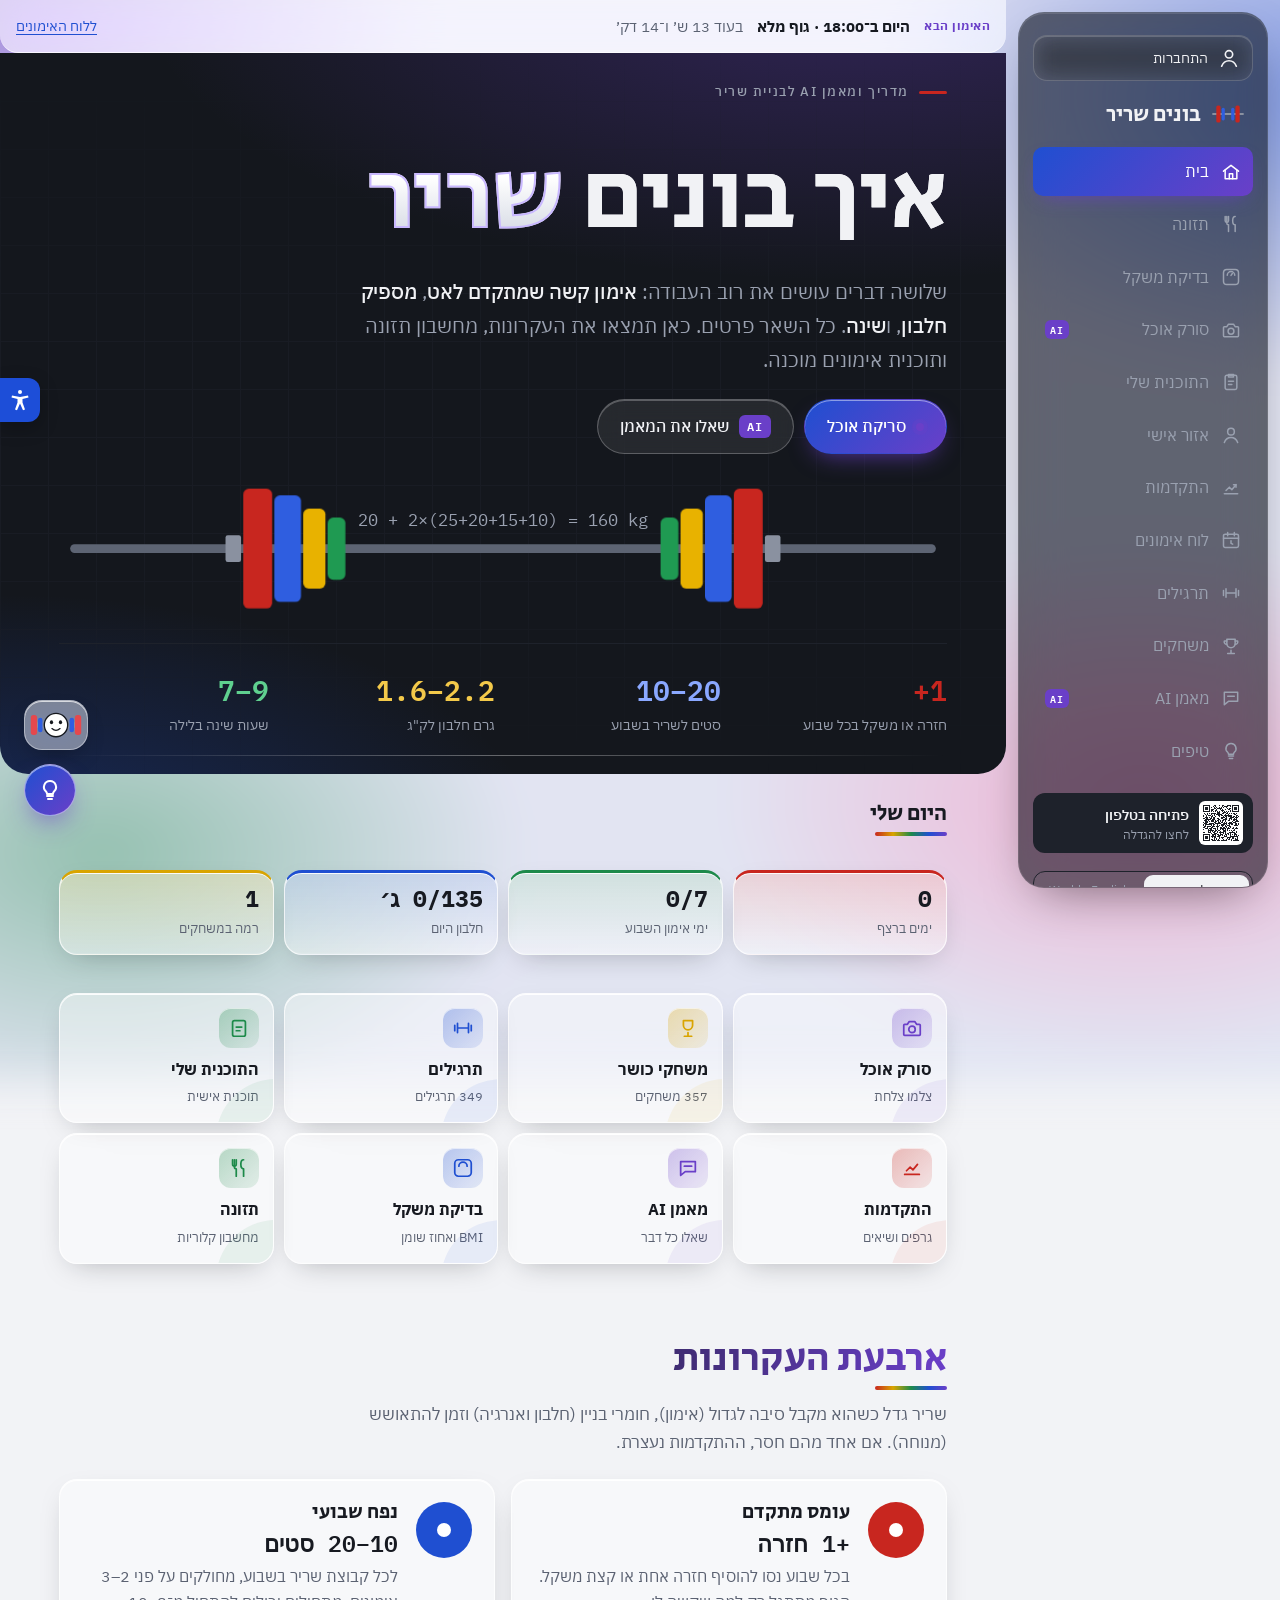
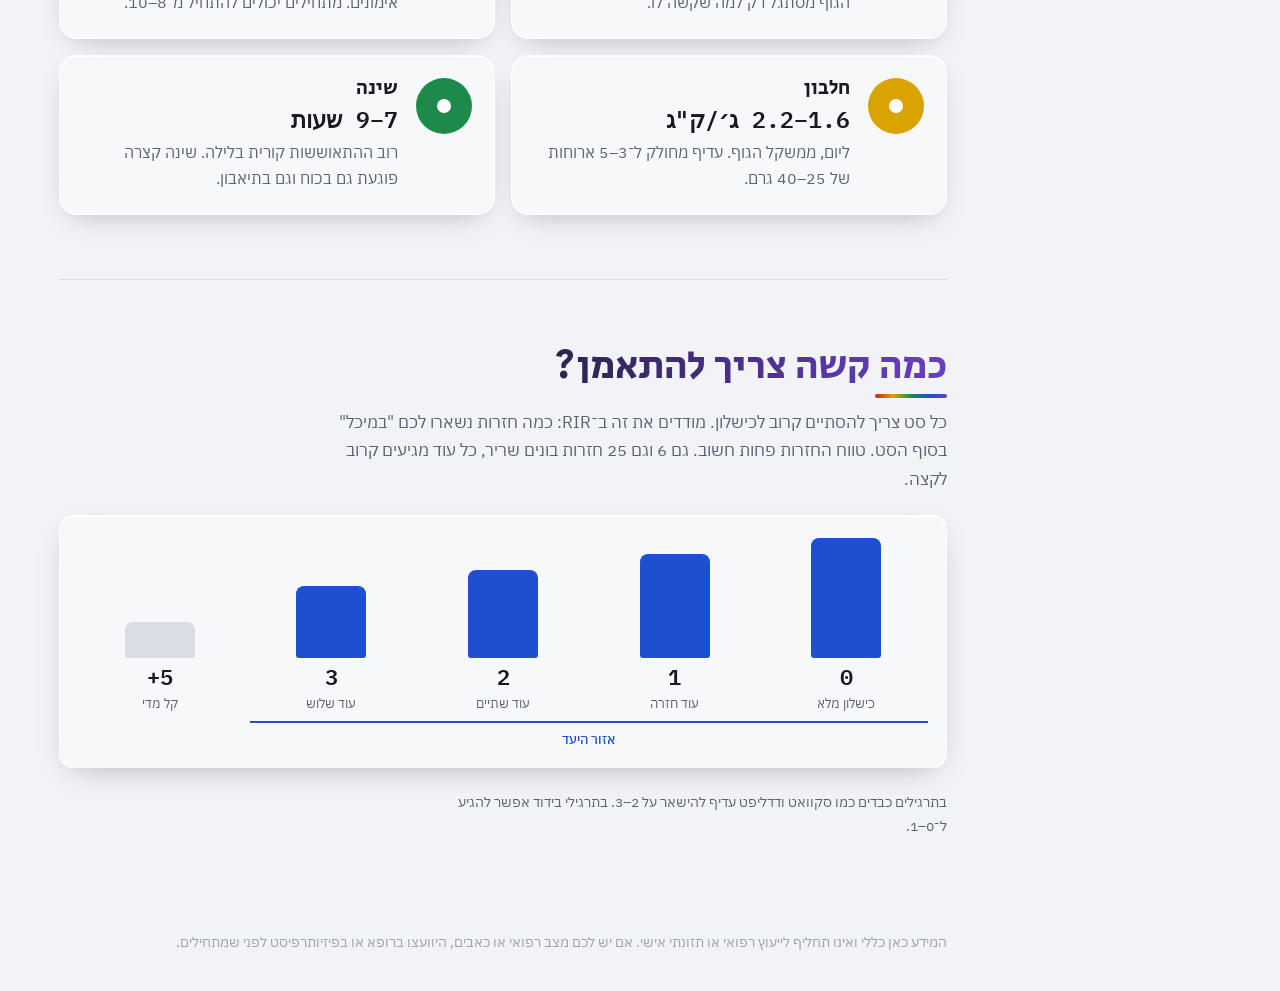
==== commit a84b2d04: "Nutrition bot now lives on the food scanner page Co-Authored-By: Claude Opus 5.5 <noreply@anthropic." ====
--- a/muscle/index.html
+++ b/muscle/index.html
@@ -477,6 +477,7 @@
 @keyframes mthink { 50% { transform: rotate(6deg); } }
 @media (prefers-reduced-motion: reduce) { .vc-stage, .vc-stage .masc, .vc-fab.on { animation: none !important; } }
 @media (max-width: 820px) { html.on-chat .vc-fab { bottom: auto; top: calc(70px + env(safe-area-inset-top)); width: 54px; height: 42px; } }
+.nb-in-scan { margin-top: 36px; }
 .nb { display: grid; grid-template-rows: auto minmax(260px, 1fr) auto auto; min-height: 560px; max-height: 78vh; border-radius: 22px; overflow: hidden; background: var(--surface); box-shadow: var(--shadow); }
 html.lglass .nb { background: var(--gl-bg); -webkit-backdrop-filter: var(--gl-blur); backdrop-filter: var(--gl-blur); border: 1px solid var(--gl-brd); box-shadow: inset 0 1px 0 var(--gl-hi), 0 14px 34px -14px rgba(20,23,29,.35); }
 .nb-head { display: flex; align-items: center; gap: 12px; padding: 12px 16px; color: #fff; background: linear-gradient(135deg, #1d8a4a, #2f9e6a 45%, #6a3fc8); }
@@ -492,6 +493,21 @@
 .nb-f:not(:has(.nb-mic:not([hidden]))) { grid-template-columns: minmax(0, 1fr) auto; }
 .nb-mic { width: 44px; height: 44px; border-radius: 50%; border: 0; display: grid; place-items: center; cursor: pointer; color: #fff; background: linear-gradient(135deg, #1d8a4a, #6a3fc8); }
 .nb-mic.on { animation: onpulse 1s infinite; box-shadow: 0 0 0 0 rgba(76,194,126,.7); }
+.ng { margin-top: 36px; display: grid; gap: 18px; }
+.ng-grid { display: grid; grid-template-columns: repeat(4, minmax(0, 1fr)); gap: 12px; }
+.ng-two { display: grid; grid-template-columns: repeat(2, minmax(0, 1fr)); gap: 12px; }
+@media (max-width: 1000px) { .ng-grid { grid-template-columns: repeat(2, minmax(0, 1fr)); } }
+@media (max-width: 640px) { .ng-grid, .ng-two { grid-template-columns: minmax(0, 1fr); } }
+.ng-card { background: var(--surface); border-radius: 18px; padding: 16px; box-shadow: var(--shadow); border-top: 4px solid var(--c); display: grid; gap: 8px; align-content: start; }
+html.lglass .ng-card { background: linear-gradient(180deg, color-mix(in srgb, var(--c) 12%, var(--gl-bg)), var(--gl-bg)); -webkit-backdrop-filter: var(--gl-blur); backdrop-filter: var(--gl-blur); border: 1px solid var(--gl-brd); border-top: 4px solid var(--c); box-shadow: inset 0 1px 0 var(--gl-hi), 0 10px 30px -14px rgba(20,23,29,.35); }
+.ng-i { font-size: 1.8rem; line-height: 1; }
+.ng-card h3 { font-size: 1.05rem; }
+.ng-card p, .ng-card li { font-size: .92rem; color: var(--ink); }
+.ng-card ol, .ng-card ul { margin: 0; padding-inline-start: 20px; display: grid; gap: 6px; }
+.ng-foods { list-style: none; padding: 0 !important; grid-template-columns: repeat(2, minmax(0, 1fr)); }
+.ng-mis li::marker { content: "✕  "; color: var(--red); }
+.ng-sum { color: var(--muted) !important; font-size: .85rem !important; }
+.ng-cta { display: flex; flex-wrap: wrap; gap: 10px; }
 .qrlink a { color: var(--accent, inherit); text-decoration: underline; font-weight: 600; }
 .qrx { position: absolute; top: 10px; inset-inline-end: 10px; width: 38px; height: 38px; border-radius: 50%; border: 0; background: var(--bg); color: var(--ink); font-size: 1.2rem; cursor: pointer; }
 .msheet .qrbox { display: none; }
@@ -1173,7 +1189,6 @@
     <div class="brand"><svg class="logo" viewBox="0 0 32 20" aria-hidden="true"><rect x="1" y="9" width="30" height="2" rx="1" fill="#8a91a0"/><rect x="5" y="2" width="4" height="16" rx="1.5" fill="var(--red)"/><rect x="10" y="4" width="3" height="12" rx="1.5" fill="#2f5ee0"/><rect x="23" y="2" width="4" height="16" rx="1.5" fill="var(--red)"/><rect x="19" y="4" width="3" height="12" rx="1.5" fill="#2f5ee0"/></svg><span data-t="brand"></span></div>
     <nav class="snav" data-ta="tocAria">
         <button type="button" class="nv" data-go="home"><svg viewBox="0 0 24 24" fill="none" stroke="currentColor" stroke-width="1.8" stroke-linecap="round" stroke-linejoin="round" aria-hidden="true"><path d="M3 11l9-7 9 7"/><path d="M5 10v10h14V10"/><path d="M10 20v-6h4v6"/></svg><span data-t="v_home"></span></button>
-        <button type="button" class="nv nv-x" data-go="nutri"><svg viewBox="0 0 24 24" fill="none" stroke="currentColor" stroke-width="1.8" stroke-linecap="round" stroke-linejoin="round" aria-hidden="true"><path d="M12 21c-4.4 0-8-3.6-8-8 0-3 2-5.5 4.5-6.5"/><path d="M12 21c4.4 0 8-3.6 8-8 0-3-2-5.5-4.5-6.5"/><path d="M12 7c0-2 1-4 3-4"/><path d="M8.5 6.5C10 6 11 6.5 12 7c1-.5 2-1 3.5-.5"/></svg><span data-t="v_nutri"></span></button>
         <button type="button" class="nv nv-x" data-go="food"><svg viewBox="0 0 24 24" fill="none" stroke="currentColor" stroke-width="1.8" stroke-linecap="round" stroke-linejoin="round" aria-hidden="true"><path d="M7 3v8a2 2 0 0 0 2 2v8"/><path d="M5 3v5a2 2 0 0 0 4 0V3"/><path d="M17 3c-2 0-3 2-3 5s1 5 3 5v8"/></svg><span data-t="v_food"></span></button>
         <button type="button" class="nv nv-x" data-go="weight"><svg viewBox="0 0 24 24" fill="none" stroke="currentColor" stroke-width="1.8" stroke-linecap="round" stroke-linejoin="round" aria-hidden="true"><rect x="3" y="3" width="18" height="18" rx="4"/><path d="M7.5 10a4.5 4.5 0 0 1 9 0"/><path d="M12 10l1.6-2.2"/></svg><span data-t="v_weight"></span></button>
         <button type="button" class="nv" data-go="scan"><svg viewBox="0 0 24 24" fill="none" stroke="currentColor" stroke-width="1.8" stroke-linecap="round" stroke-linejoin="round" aria-hidden="true"><path d="M4 8h3l2-3h6l2 3h3a1 1 0 0 1 1 1v10a1 1 0 0 1-1 1H4a1 1 0 0 1-1-1V9a1 1 0 0 1 1-1z"/><circle cx="12" cy="13.5" r="3.5"/></svg><span data-t="v_scan"></span><span class="ai-badge sm">AI</span></button>
@@ -1235,7 +1250,6 @@
       <div class="msheet-grid">
         <button type="button" class="nv2" data-go="me"><svg viewBox="0 0 24 24" fill="none" stroke="currentColor" stroke-width="1.8" stroke-linecap="round" stroke-linejoin="round" aria-hidden="true"><circle cx="12" cy="8" r="4"/><path d="M4 21c1.5-4 4.5-6 8-6s6.5 2 8 6"/></svg><span data-t="v_me"></span></button>
         <button type="button" class="nv2" data-go="progress"><svg viewBox="0 0 24 24" fill="none" stroke="currentColor" stroke-width="1.8" stroke-linecap="round" stroke-linejoin="round" aria-hidden="true"><path d="M4 19h16"/><path d="M6 15l4-4 3 3 5-6"/><path d="M15 8h3v3"/></svg><span data-t="v_progress"></span></button>
-        <button type="button" class="nv2" data-go="nutri"><svg viewBox="0 0 24 24" fill="none" stroke="currentColor" stroke-width="1.8" stroke-linecap="round" stroke-linejoin="round" aria-hidden="true"><path d="M12 21c-4.4 0-8-3.6-8-8 0-3 2-5.5 4.5-6.5"/><path d="M12 21c4.4 0 8-3.6 8-8 0-3-2-5.5-4.5-6.5"/><path d="M12 7c0-2 1-4 3-4"/><path d="M8.5 6.5C10 6 11 6.5 12 7c1-.5 2-1 3.5-.5"/></svg><span data-t="v_nutri"></span></button>
         <button type="button" class="nv2" data-go="food"><svg viewBox="0 0 24 24" fill="none" stroke="currentColor" stroke-width="1.8" stroke-linecap="round" stroke-linejoin="round" aria-hidden="true"><path d="M7 3v8a2 2 0 0 0 2 2v8"/><path d="M5 3v5a2 2 0 0 0 4 0V3"/><path d="M17 3c-2 0-3 2-3 5s1 5 3 5v8"/></svg><span data-t="v_food"></span></button>
         <button type="button" class="nv2" data-go="weight"><svg viewBox="0 0 24 24" fill="none" stroke="currentColor" stroke-width="1.8" stroke-linecap="round" stroke-linejoin="round" aria-hidden="true"><rect x="3" y="3" width="18" height="18" rx="4"/><path d="M7.5 10a4.5 4.5 0 0 1 9 0"/><path d="M12 10l1.6-2.2"/></svg><span data-t="v_weight"></span></button>
         <button type="button" class="nv2" data-go="sched"><svg viewBox="0 0 24 24" fill="none" stroke="currentColor" stroke-width="1.8" stroke-linecap="round" stroke-linejoin="round" aria-hidden="true"><rect x="3" y="5" width="18" height="16" rx="2"/><path d="M3 10h18M8 3v4M16 3v4"/><path d="M12 13v3l2 1"/></svg><span data-t="v_sched"></span></button>
@@ -1521,7 +1535,18 @@
             <div class="out">
               <div class="out-inner" id="w-out" aria-live="polite"></div>
             </div>
+
           </form>
+        </section>
+        <section class="ng" id="nguide">
+          <div class="sec-head"><h2 data-t="ngH"></h2><p class="intro" data-t="ngIntro"></p></div>
+          <div class="ng-grid"><article class="ng-card" style="--c:var(--red)"><span class="ng-i" aria-hidden="true">🥩</span><h3 data-t="ngPH"></h3><p data-t="ngPP"></p></article><article class="ng-card" style="--c:var(--yellow)"><span class="ng-i" aria-hidden="true">🔥</span><h3 data-t="ngKH"></h3><p data-t="ngKP"></p></article><article class="ng-card" style="--c:var(--accent)"><span class="ng-i" aria-hidden="true">🍚</span><h3 data-t="ngCH"></h3><p data-t="ngCP"></p></article><article class="ng-card" style="--c:var(--green)"><span class="ng-i" aria-hidden="true">🥑</span><h3 data-t="ngFH"></h3><p data-t="ngFP"></p></article><article class="ng-card" style="--c:var(--violet)"><span class="ng-i" aria-hidden="true">⏰</span><h3 data-t="ngTH"></h3><p data-t="ngTP"></p></article><article class="ng-card" style="--c:var(--accent)"><span class="ng-i" aria-hidden="true">💧</span><h3 data-t="ngWH"></h3><p data-t="ngWP"></p></article><article class="ng-card" style="--c:var(--violet)"><span class="ng-i" aria-hidden="true">😴</span><h3 data-t="ngSH"></h3><p data-t="ngSP"></p></article><article class="ng-card" style="--c:var(--green)"><span class="ng-i" aria-hidden="true">🧒</span><h3 data-t="ngYH"></h3><p data-t="ngYP"></p></article></div>
+          <div class="ng-two">
+            <article class="ng-card ng-day" style="--c:var(--green)"><h3 data-t="ngDayH"></h3><ol><li data-t="ngD1"></li><li data-t="ngD2"></li><li data-t="ngD3"></li><li data-t="ngD4"></li><li data-t="ngD5"></li></ol><p class="ng-sum" data-t="ngDaySum"></p></article>
+            <article class="ng-card" style="--c:var(--red)"><h3 data-t="ngFoodH"></h3><ul class="ng-foods"><li data-t="ngF1"></li><li data-t="ngF2"></li><li data-t="ngF3"></li><li data-t="ngF4"></li><li data-t="ngF5"></li><li data-t="ngF6"></li></ul>
+              <h3 data-t="ngMisH"></h3><ul class="ng-mis"><li data-t="ngM1"></li><li data-t="ngM2"></li><li data-t="ngM3"></li><li data-t="ngM4"></li></ul></article>
+          </div>
+          <div class="ng-cta"><button type="button" class="btn primary" data-go="food" data-t="ngToCalc"></button><button type="button" class="btn" data-go="nutri" data-t="ngToBot"></button></div>
         </section>
       </div>
     </div>
@@ -1569,6 +1594,15 @@
           <a class="btn" href="https://sheets.new" target="_blank" rel="noopener noreferrer" data-t="openSheets"></a>
         </div>
         <p class="caption" id="log-exp-msg" aria-live="polite"></p>
+      </section>
+      <section id="nutri" class="nb-in-scan">
+        <div class="sec-head"><h2 data-t="nbH"></h2><p class="intro" data-t="nbIntro"></p></div>
+        <div class="nb">
+          <div class="nb-head"><span class="nb-av" aria-hidden="true">🥗</span><div><b data-t="nbName"></b><small id="nb-day"></small></div></div>
+          <div class="nb-msgs" id="nb-msgs" aria-live="polite"></div>
+          <div class="nb-chips" id="nb-chips"></div>
+          <form class="nb-f" id="nb-f"><button type="button" class="nb-mic" id="nb-mic" data-ta="vcTalk" hidden><svg width="20" height="20" viewBox="0 0 24 24" fill="none" stroke="currentColor" stroke-width="2" stroke-linecap="round" stroke-linejoin="round" aria-hidden="true"><rect x="9" y="3" width="6" height="11" rx="3"/><path d="M5 11a7 7 0 0 0 14 0M12 18v3"/></svg></button><input type="text" id="nb-in" autocomplete="off" data-tp="nbPh" data-ta="nbPh"><button type="submit" class="btn primary" data-t="nbSend"></button></form>
+        </div>
       </section>
       </div>
     </div>
@@ -1695,19 +1729,6 @@
       </section>
       </div>
     </div>
-    <div class="view" data-view="nutri" hidden>
-      <div class="wrap">
-      <section id="nutri">
-        <div class="sec-head"><h2 data-t="nbH"></h2><p class="intro" data-t="nbIntro"></p></div>
-        <div class="nb">
-          <div class="nb-head"><span class="nb-av" aria-hidden="true">🥗</span><div><b data-t="nbName"></b><small id="nb-day"></small></div></div>
-          <div class="nb-msgs" id="nb-msgs" aria-live="polite"></div>
-          <div class="nb-chips" id="nb-chips"></div>
-          <form class="nb-f" id="nb-f"><button type="button" class="nb-mic" id="nb-mic" data-ta="vcTalk" hidden><svg width="20" height="20" viewBox="0 0 24 24" fill="none" stroke="currentColor" stroke-width="2" stroke-linecap="round" stroke-linejoin="round" aria-hidden="true"><rect x="9" y="3" width="6" height="11" rx="3"/><path d="M5 11a7 7 0 0 0 14 0M12 18v3"/></svg></button><input type="text" id="nb-in" autocomplete="off" data-tp="nbPh" data-ta="nbPh"><button type="submit" class="btn primary" data-t="nbSend"></button></form>
-        </div>
-      </section>
-      </div>
-    </div>
     <div class="view" data-view="coach" hidden>
       <div class="wrap">
       <section id="coachsec">
@@ -1919,7 +1940,7 @@
       wTeen: "מתחת לגיל 18 מעריכים משקל לפי עקומות גדילה, ולכן התוצאה כאן היא רק הכוונה כללית.",
       wNote: "BMI הוא מדד מהיר לאוכלוסייה, לא אבחנה. אצל מי שמתאמן הרבה הוא עלול להראות עודף משקל בגלל שריר. יחס מותן־גובה מתחת ל־0.5 נחשב תקין.",
       wSync: "העברה למחשבון התזונה", wSynced: "הועבר ✓",
-      brand: "בונים שריר", v_nutri: "בוט תזונה", nbH: "בוט תזונה", nbIntro: "שאלו על כל מאכל, ספרו מה אכלתם והבוט ירשום ביומן, או בקשו רעיון לארוחה לפי מה שנשאר לכם היום.", nbName: "התזונאי שלך", nbPh: "למשל: אכלתי 2 ביצים ו־100 גרם עוף", nbSend: "שליחה", nbHi: "היי! אני בוט התזונה 🥗 אפשר לשאול \"כמה חלבון יש בבננה\", לכתוב \"אכלתי 2 ביצים\" ואני ארשום ביומן, או לשאול \"מה לאכול עכשיו?\".", nbQ1: "כמה נשאר לי היום?", nbQ2: "מה לאכול עכשיו?", nbQ3: "כמה חלבון יש בביצה?", nbQ4: "מה אכלתי היום?", nbFacts: "ב־{g} ג׳ {n}: {k} קלוריות, {p} ג׳ חלבון, {c} ג׳ פחמימות, {f} ג׳ שומן.", nbPer100: "(ב־100 ג׳: {k} קלוריות, {p} ג׳ חלבון.)", nbLogged: "רשמתי ביומן ✓ {x}: {k} קלוריות ו־{p} ג׳ חלבון.", nbLeft: "נשארו לך היום: {k} קלוריות, {p} ג׳ חלבון, {c} ג׳ פחמימות ו־{f} ג׳ שומן.", nbNoTarget: "היום אכלת {k} קלוריות ו־{p} ג׳ חלבון. כדי שאדע כמה נשאר, מלאו את מחשבון התזונה.", nbIdea: "רעיון לארוחה: {a} עם {b} – בערך {k} קלוריות ו־{p} ג׳ חלבון. רוצה שארשום? כתבו \"כן\".", nbNoFood: "לא מצאתי את {x} בטבלת המאכלים שלי. נסו מילה אחרת, למשל \"עוף\" או \"אורז\".", nbMissed: "לא מצאתי: {x}.", nbNothing: "עוד לא רשמת כלום היום. כתבו למשל \"אכלתי 2 ביצים ופרוסת לחם\".", nbSummary: "היום רשמת {n} ארוחות: {x}. סך הכול {k} קלוריות ו־{p} ג׳ חלבון.", nbDunno: "את זה אני לא יודע. אפשר לשאול על מאכל מסוים, לכתוב מה אכלתם, או לבקש רעיון לארוחה.", nbDay: "היום: {a}/{b} ג׳ חלבון · {c}/{d} קלוריות", nbDayNo: "מלאו את מחשבון התזונה כדי לקבל יעדים", vcFace: "📷 לשים את הפנים שלי על המאמן", vcFaceX: "הסרת התמונה", vcFaceP: "התמונה נשמרת רק במכשיר הזה ולא עולה לאתר.", vcHint: "👋 אני המאמן הקולי. אשרו מיקרופון פעם אחת, ומאז פשוט תגידו \"היי מאמן\" בכל עמוד.", vcFab: "המאמן הקולי: לחצו כדי להפעיל או לכבות את \"היי מאמן\"", vcCoach: "המאמן", vcYou: "אמרת", vcTalking: "מדבר…", vcHeard: "שומע: {s}", vcHello: "היי! אני מקשיב. מעכשיו אפשר להגיד היי מאמן בכל עמוד באתר.", vcSugWhat: "בטח. מה לכתוב בהצעה?", vcSugSent: "שלחתי את ההצעה. תודה!", vcSugShort: "ההצעה קצרה מדי, נסו שוב עם כמה מילים.", vcHow: "{n}: {s} מומלץ {r}. פתחתי לך את התרגיל בספרייה עם סרטון.", vcTime: "השעה {t}.", vcGoogle: "פתחתי חיפוש בגוגל: {q}", vcWiki: "לפי ויקיפדיה: {t}", vcDunno: "את זה אני עוד לא יודע. אפשר להגיד לי \"חפש בגוגל\" ואחר כך מה לחפש, או לשאול את הגרסה המלאה ב־Claude.", vcTalk: "לדבר עם המאמן", vcWake: "להאזין ל\"היי מאמן\"", vcWakeP: "המאמן תמיד מקשיב כשהאתר פתוח: אומרים \"היי מאמן\" בכל עמוד, והוא שואל במה לעזור. לחיצה על המשקולת בפינה עוצרת אותו לביקור הזה.", vcPaused: "עצרתי את ההקשבה לביקור הזה. לחצו על המשקולת כדי שאחזור להקשיב.", vcStop: "כיבוי האזנה", vcSayWake: "אמרו \"היי מאמן\"", vcListening: "מקשיב…", vcThinking: "חושב…", vcYes: "כן? במה אפשר לעזור?", vcOpened: "פותח {p}", vcGame: "מתחילים: {g}. היכנסו לתנוחה", vcPro: "אכלת היום {a} גרם חלבון מתוך {b}. נשארו {c} גרם.", vcKcal: "אכלת היום {a} קלוריות מתוך {b}.", vcNoTarget: "עוד לא מילאת את מחשבון התזונה, אז אין לי יעד.", vcNoNext: "אין אימון מתוכנן בלוח האימונים.", vcStreak: "יש לך {n} ימים ברצף. כל הכבוד!", vcBye: "בכיף. אם תצטרכו אותי, תגידו היי מאמן.", vcErr: "משהו לא עבד, נסו שוב.", vcDenied: "המיקרופון חסום. אשרו מיקרופון בהגדרות הדפדפן ונסו שוב.", acLogin: "התחברות", acSignup: "הרשמה", acLoginH: "התחברות לחשבון", acSignupH: "יצירת חשבון חדש", acName: "שם", acEmail: "מייל", acPass: "סיסמה (לפחות 6 תווים)", acForgot: "שכחתי סיסמה", acShowPw: "הצג סיסמה", acHidePw: "הסתר סיסמה", acWait: "רגע…", acCheckMail: "נשלח אליך מייל אישור. פתחו אותו ולחצו על הקישור כדי להשלים את ההרשמה.", acErrLogin: "המייל או הסיסמה לא נכונים.", acErrExists: "המייל הזה כבר רשום. נסו להתחבר.", acErrPass: "הסיסמה צריכה לפחות 6 תווים.", acErrEmail: "כתבו כתובת מייל תקינה.", acErrConfirm: "צריך קודם לאשר את המייל: פתחו את המייל ששלחנו ולחצו על הקישור.", acErrRate: "כבר שלחנו לך מייל אישור. בדקו את תיבת המייל (גם בספאם/קידומי מכירות) ולחצו על הקישור. אפשר לבקש שוב בעוד דקה.", acErrNet: "משהו לא עבד. בדקו חיבור לאינטרנט ונסו שוב.", acResetSent: "שלחנו מייל עם קישור לסיסמה חדשה.", v_me: "אזור אישי", meH: "האזור האישי שלי", meOutP: "הירשמו או התחברו כדי לשמור את ההתקדמות, השיאים והמכשירים שלכם בחשבון, ולראות אותם בכל מכשיר.", meOutP2: "עוד אין לך חשבון? ההרשמה לוקחת חצי דקה.", meInP: "הפרטים, המטרות וההתקדמות שלך, שמורים בחשבון ומסונכרנים בין הטלפון למחשב.", meHi: "שלום, {n}!", meSynced: "ההתקדמות, השיאים והמכשירים שלך שמורים בחשבון", meWorkouts: "אימונים בסך הכול", meRecs: "משחקים עם שיא", meProfH: "הפרטים שלי", meGoal: "המטרה שלי", meGoal_muscle: "לבנות שריר", meGoal_fat: "לרדת באחוזי שומן", meGoal_strength: "להתחזק", meGoal_fit: "כושר ובריאות", meHeight: "גובה (ס״מ)", meWeight: "משקל (ק״ג)", meAge: "גיל", meSex: "מין", meSexM: "זכר", meSexF: "נקבה", meSave: "שמור", meSaved: "נשמר ✓", meQuick: "קיצורי דרך", mePassH: "שינוי סיסמה", mePassSave: "עדכן סיסמה", mePassOk: "הסיסמה עודכנה ✓", meLogout: "התנתקות", sugH: "הצעות לאתר", sugP: "יש לך רעיון לשיפור, משהו שחסר או משהו שלא עובד? כתבו כאן, וההצעה תגיע לבעלי האתר.", sugPh: "מה היית רוצה שיהיה באתר?", sugSend: "שליחה", sugThanks: "תודה! ההצעה נשלחה ✓", sugBadCode: "הקוד לא נכון.", sugCodeHere: "קוד מנהל מכניסים באזור האישי (אחרי התחברות), בכפתור \"כניסת מנהל\". המספר לא נשלח.", onNow: "באתר עכשיו", ownToday: "מכשירים היום", ownUsers: "משתמשים רשומים", ownSug: "הצעות", ownH: "ניהול האתר", ownGate: "כניסת מנהל", ownCode: "קוד מנהל", ownEnter: "כניסה", ownNotOwner: "לחשבון הזה אין הרשאת מנהל.", ownDel: "מחיקה", ownDelSure: "למחוק? לחצו שוב", ownDelAll: "מחיקת הכול", ownDelAllSure: "למחוק את כל ההצעות? לחצו שוב", sugListH: "ההצעות שנשלחו ({n})", sugNone: "עוד אין הצעות.", v_progress: "התקדמות", tdH: "היום שלך", tdStreak: "ימים ברצף", tdWeek: "ימי אימון השבוע", tdPro: "חלבון היום", tdLvl: "רמה במשחקים", gr: "ג׳", qtScan: "סורק אוכל", qtScanS: "צלמו צלחת", qtGames: "משחקי כושר", qtGamesS: "357 משחקים", qtLib: "תרגילים", qtLibS: "349 תרגילים", qtPlan: "התוכנית שלי", qtPlanS: "תוכנית אישית", qtProg: "התקדמות", qtProgS: "גרפים ושיאים", qtCoach: "מאמן AI", qtCoachS: "שאלו כל דבר", qtWeight: "בדיקת משקל", qtWeightS: "BMI ואחוז שומן", qtFood: "תזונה", qtFoodS: "מחשבון קלוריות", pgH: "ההתקדמות שלי", pgIntro: "כל משחק שמסיימים נרשם כאן אוטומטית. אפשר גם לסמן אימון ולשמור משקל. הנתונים נשמרים במכשיר הזה.", pgActH: "ימי אימון – 4 שבועות אחרונים", pgDone: "סיימתי אימון היום ✓", pgWH: "משקל לאורך זמן", pgWPh: "המשקל היום (ק״ג)", pgWSave: "שמור", pgRecH: "השיאים שלי", pgLogH: "אימונים אחרונים", pgReps: "חזרות השבוע", pgWLast: "משקל אחרון", pgW0: "עוד לא נשמר משקל. כתבו את המשקל של היום ולחצו שמור.", pgW1: "שמרו משקל גם בימים הבאים כדי לראות גרף.", pgRec0: "שחקו משחק כושר כדי לקבוע שיא.", pgLog0: "עוד אין אימונים. שחקו משחק או לחצו \"סיימתי אימון היום\".", pgManual: "אימון", v_home: "בית", v_food: "תזונה", v_scan: "סורק אוכל", v_plan: "התוכנית שלי", v_library: "תרגילים", v_coach: "מאמן AI", v_tips: "טיפים",
+      brand: "בונים שריר", ngH: "תזונה נכונה לבניית שריר", ngIntro: "האימון שובר את השריר – האוכל והשינה בונים אותו מחדש, גדול וחזק יותר. אלה הכללים החשובים, בפשטות.", ngPH: "חלבון – אבן הבניין", ngPP: "1.6–2.2 ג׳ לכל ק״ג משקל ביום, מחולק ל־3–5 ארוחות של 20–40 ג׳. מקורות: ביצים, עוף, דגים, טונה, קוטג׳, יוגורט, גבינות, קטניות וטופו.", ngKH: "קלוריות – כמה בסך הכול", ngKP: "לבניית שריר: 200–400 קלוריות מעל התחזוקה. לירידה בשומן: 300–500 מתחת, עם חלבון גבוה. את המספר המדויק שלך מחשבים במחשבון התזונה.", ngCH: "פחמימות – הדלק", ngCP: "נותנות כוח לאימון ועוזרות להתאושש. אורז, לחם מלא, פסטה, שיבולת שועל, תפוחי אדמה ופירות. לא צריך לפחד מהן.", ngFH: "שומנים טובים", ngFP: "חשובים להורמונים ולבריאות: שמן זית, טחינה, אגוזים, אבוקדו וביצים. בערך רבע מהקלוריות ביום.", ngTH: "מתי לאכול", ngTP: "שעה–שעתיים לפני אימון: פחמימה וקצת חלבון. אחרי אימון, תוך שעה–שעתיים: ארוחה עם 20–40 ג׳ חלבון. ובשאר היום – ארוחות קבועות.", ngWH: "מים", ngWP: "בערך 30–35 מ״ל לכל ק״ג משקל ביום, ויותר בימי אימון וחום. שתן בהיר = שותים מספיק.", ngSH: "שינה", ngSP: "השריר גדל בזמן השינה. 8–10 שעות בגיל ההתבגרות, 7–9 אצל מבוגרים.", ngYH: "בגיל ההתבגרות", ngYP: "אוכל אמיתי ומגוון במקום תוספים. בלי דיאטות קיצוניות, בלי משקאות אנרגיה ובלי סטרואידים. מגדלים גם גוף, לא רק שריר.", ngDayH: "דוגמה ליום אוכל (בערך 130 ג׳ חלבון)", ngD1: "בוקר: 3 ביצים, 2 פרוסות לחם מלא, ירקות – כ־25 ג׳ חלבון", ngD2: "נשנוש: יוגורט חלבון ובננה – כ־20 ג׳", ngD3: "צהריים: 150 ג׳ חזה עוף, אורז וסלט – כ־45 ג׳", ngD4: "אחרי אימון: כוס חלב וכריך טונה – כ־30 ג׳", ngD5: "ערב: קוטג׳, ביצה וירקות – כ־25 ג׳", ngDaySum: "מתאימים את הכמויות לקלוריות שלך מהמחשבון.", ngFoodH: "מאכלים מומלצים", ngF1: "🥚 ביצים", ngF2: "🍗 עוף והודו", ngF3: "🐟 טונה ודגים", ngF4: "🥛 קוטג׳, יוגורט וחלב", ngF5: "🫘 עדשים, חומוס ושעועית", ngF6: "🍚 אורז, שיבולת שועל ותפוחי אדמה", ngMisH: "טעויות נפוצות", ngM1: "לא אוכלים מספיק – בלי מספיק קלוריות אין מאיפה לבנות", ngM2: "חלבון רק בערב במקום לאורך היום", ngM3: "מדלגים על ארוחת בוקר ונשברים בערב", ngM4: "סומכים על תוספים במקום על אוכל", ngToCalc: "לחשב את הקלוריות שלי", ngToBot: "לשאול את בוט התזונה", v_nutri: "בוט תזונה", nbH: "בוט תזונה", nbIntro: "שאלו על כל מאכל, ספרו מה אכלתם והבוט ירשום ביומן, או בקשו רעיון לארוחה לפי מה שנשאר לכם היום.", nbName: "התזונאי שלך", nbPh: "למשל: אכלתי 2 ביצים ו־100 גרם עוף", nbSend: "שליחה", nbHi: "היי! אני בוט התזונה 🥗 אפשר לשאול \"כמה חלבון יש בבננה\", לכתוב \"אכלתי 2 ביצים\" ואני ארשום ביומן, או לשאול \"מה לאכול עכשיו?\".", nbQ1: "כמה נשאר לי היום?", nbQ2: "מה לאכול עכשיו?", nbQ3: "כמה חלבון יש בביצה?", nbQ4: "מה אכלתי היום?", nbFacts: "ב־{g} ג׳ {n}: {k} קלוריות, {p} ג׳ חלבון, {c} ג׳ פחמימות, {f} ג׳ שומן.", nbPer100: "(ב־100 ג׳: {k} קלוריות, {p} ג׳ חלבון.)", nbLogged: "רשמתי ביומן ✓ {x}: {k} קלוריות ו־{p} ג׳ חלבון.", nbLeft: "נשארו לך היום: {k} קלוריות, {p} ג׳ חלבון, {c} ג׳ פחמימות ו־{f} ג׳ שומן.", nbNoTarget: "היום אכלת {k} קלוריות ו־{p} ג׳ חלבון. כדי שאדע כמה נשאר, מלאו את מחשבון התזונה.", nbIdea: "רעיון לארוחה: {a} עם {b} – בערך {k} קלוריות ו־{p} ג׳ חלבון. רוצה שארשום? כתבו \"כן\".", nbNoFood: "לא מצאתי את {x} בטבלת המאכלים שלי. נסו מילה אחרת, למשל \"עוף\" או \"אורז\".", nbMissed: "לא מצאתי: {x}.", nbNothing: "עוד לא רשמת כלום היום. כתבו למשל \"אכלתי 2 ביצים ופרוסת לחם\".", nbSummary: "היום רשמת {n} ארוחות: {x}. סך הכול {k} קלוריות ו־{p} ג׳ חלבון.", nbDunno: "את זה אני לא יודע. אפשר לשאול על מאכל מסוים, לכתוב מה אכלתם, או לבקש רעיון לארוחה.", nbDay: "היום: {a}/{b} ג׳ חלבון · {c}/{d} קלוריות", nbDayNo: "מלאו את מחשבון התזונה כדי לקבל יעדים", vcFace: "📷 לשים את הפנים שלי על המאמן", vcFaceX: "הסרת התמונה", vcFaceP: "התמונה נשמרת רק במכשיר הזה ולא עולה לאתר.", vcHint: "👋 אני המאמן הקולי. אשרו מיקרופון פעם אחת, ומאז פשוט תגידו \"היי מאמן\" בכל עמוד.", vcFab: "המאמן הקולי: לחצו כדי להפעיל או לכבות את \"היי מאמן\"", vcCoach: "המאמן", vcYou: "אמרת", vcTalking: "מדבר…", vcHeard: "שומע: {s}", vcHello: "היי! אני מקשיב. מעכשיו אפשר להגיד היי מאמן בכל עמוד באתר.", vcSugWhat: "בטח. מה לכתוב בהצעה?", vcSugSent: "שלחתי את ההצעה. תודה!", vcSugShort: "ההצעה קצרה מדי, נסו שוב עם כמה מילים.", vcHow: "{n}: {s} מומלץ {r}. פתחתי לך את התרגיל בספרייה עם סרטון.", vcTime: "השעה {t}.", vcGoogle: "פתחתי חיפוש בגוגל: {q}", vcWiki: "לפי ויקיפדיה: {t}", vcDunno: "את זה אני עוד לא יודע. אפשר להגיד לי \"חפש בגוגל\" ואחר כך מה לחפש, או לשאול את הגרסה המלאה ב־Claude.", vcTalk: "לדבר עם המאמן", vcWake: "להאזין ל\"היי מאמן\"", vcWakeP: "המאמן תמיד מקשיב כשהאתר פתוח: אומרים \"היי מאמן\" בכל עמוד, והוא שואל במה לעזור. לחיצה על המשקולת בפינה עוצרת אותו לביקור הזה.", vcPaused: "עצרתי את ההקשבה לביקור הזה. לחצו על המשקולת כדי שאחזור להקשיב.", vcStop: "כיבוי האזנה", vcSayWake: "אמרו \"היי מאמן\"", vcListening: "מקשיב…", vcThinking: "חושב…", vcYes: "כן? במה אפשר לעזור?", vcOpened: "פותח {p}", vcGame: "מתחילים: {g}. היכנסו לתנוחה", vcPro: "אכלת היום {a} גרם חלבון מתוך {b}. נשארו {c} גרם.", vcKcal: "אכלת היום {a} קלוריות מתוך {b}.", vcNoTarget: "עוד לא מילאת את מחשבון התזונה, אז אין לי יעד.", vcNoNext: "אין אימון מתוכנן בלוח האימונים.", vcStreak: "יש לך {n} ימים ברצף. כל הכבוד!", vcBye: "בכיף. אם תצטרכו אותי, תגידו היי מאמן.", vcErr: "משהו לא עבד, נסו שוב.", vcDenied: "המיקרופון חסום. אשרו מיקרופון בהגדרות הדפדפן ונסו שוב.", acLogin: "התחברות", acSignup: "הרשמה", acLoginH: "התחברות לחשבון", acSignupH: "יצירת חשבון חדש", acName: "שם", acEmail: "מייל", acPass: "סיסמה (לפחות 6 תווים)", acForgot: "שכחתי סיסמה", acShowPw: "הצג סיסמה", acHidePw: "הסתר סיסמה", acWait: "רגע…", acCheckMail: "נשלח אליך מייל אישור. פתחו אותו ולחצו על הקישור כדי להשלים את ההרשמה.", acErrLogin: "המייל או הסיסמה לא נכונים.", acErrExists: "המייל הזה כבר רשום. נסו להתחבר.", acErrPass: "הסיסמה צריכה לפחות 6 תווים.", acErrEmail: "כתבו כתובת מייל תקינה.", acErrConfirm: "צריך קודם לאשר את המייל: פתחו את המייל ששלחנו ולחצו על הקישור.", acErrRate: "כבר שלחנו לך מייל אישור. בדקו את תיבת המייל (גם בספאם/קידומי מכירות) ולחצו על הקישור. אפשר לבקש שוב בעוד דקה.", acErrNet: "משהו לא עבד. בדקו חיבור לאינטרנט ונסו שוב.", acResetSent: "שלחנו מייל עם קישור לסיסמה חדשה.", v_me: "אזור אישי", meH: "האזור האישי שלי", meOutP: "הירשמו או התחברו כדי לשמור את ההתקדמות, השיאים והמכשירים שלכם בחשבון, ולראות אותם בכל מכשיר.", meOutP2: "עוד אין לך חשבון? ההרשמה לוקחת חצי דקה.", meInP: "הפרטים, המטרות וההתקדמות שלך, שמורים בחשבון ומסונכרנים בין הטלפון למחשב.", meHi: "שלום, {n}!", meSynced: "ההתקדמות, השיאים והמכשירים שלך שמורים בחשבון", meWorkouts: "אימונים בסך הכול", meRecs: "משחקים עם שיא", meProfH: "הפרטים שלי", meGoal: "המטרה שלי", meGoal_muscle: "לבנות שריר", meGoal_fat: "לרדת באחוזי שומן", meGoal_strength: "להתחזק", meGoal_fit: "כושר ובריאות", meHeight: "גובה (ס״מ)", meWeight: "משקל (ק״ג)", meAge: "גיל", meSex: "מין", meSexM: "זכר", meSexF: "נקבה", meSave: "שמור", meSaved: "נשמר ✓", meQuick: "קיצורי דרך", mePassH: "שינוי סיסמה", mePassSave: "עדכן סיסמה", mePassOk: "הסיסמה עודכנה ✓", meLogout: "התנתקות", sugH: "הצעות לאתר", sugP: "יש לך רעיון לשיפור, משהו שחסר או משהו שלא עובד? כתבו כאן, וההצעה תגיע לבעלי האתר.", sugPh: "מה היית רוצה שיהיה באתר?", sugSend: "שליחה", sugThanks: "תודה! ההצעה נשלחה ✓", sugBadCode: "הקוד לא נכון.", sugCodeHere: "קוד מנהל מכניסים באזור האישי (אחרי התחברות), בכפתור \"כניסת מנהל\". המספר לא נשלח.", onNow: "באתר עכשיו", ownToday: "מכשירים היום", ownUsers: "משתמשים רשומים", ownSug: "הצעות", ownH: "ניהול האתר", ownGate: "כניסת מנהל", ownCode: "קוד מנהל", ownEnter: "כניסה", ownNotOwner: "לחשבון הזה אין הרשאת מנהל.", ownDel: "מחיקה", ownDelSure: "למחוק? לחצו שוב", ownDelAll: "מחיקת הכול", ownDelAllSure: "למחוק את כל ההצעות? לחצו שוב", sugListH: "ההצעות שנשלחו ({n})", sugNone: "עוד אין הצעות.", v_progress: "התקדמות", tdH: "היום שלך", tdStreak: "ימים ברצף", tdWeek: "ימי אימון השבוע", tdPro: "חלבון היום", tdLvl: "רמה במשחקים", gr: "ג׳", qtScan: "סורק אוכל", qtScanS: "צלמו צלחת", qtGames: "משחקי כושר", qtGamesS: "357 משחקים", qtLib: "תרגילים", qtLibS: "349 תרגילים", qtPlan: "התוכנית שלי", qtPlanS: "תוכנית אישית", qtProg: "התקדמות", qtProgS: "גרפים ושיאים", qtCoach: "מאמן AI", qtCoachS: "שאלו כל דבר", qtWeight: "בדיקת משקל", qtWeightS: "BMI ואחוז שומן", qtFood: "תזונה", qtFoodS: "מחשבון קלוריות", pgH: "ההתקדמות שלי", pgIntro: "כל משחק שמסיימים נרשם כאן אוטומטית. אפשר גם לסמן אימון ולשמור משקל. הנתונים נשמרים במכשיר הזה.", pgActH: "ימי אימון – 4 שבועות אחרונים", pgDone: "סיימתי אימון היום ✓", pgWH: "משקל לאורך זמן", pgWPh: "המשקל היום (ק״ג)", pgWSave: "שמור", pgRecH: "השיאים שלי", pgLogH: "אימונים אחרונים", pgReps: "חזרות השבוע", pgWLast: "משקל אחרון", pgW0: "עוד לא נשמר משקל. כתבו את המשקל של היום ולחצו שמור.", pgW1: "שמרו משקל גם בימים הבאים כדי לראות גרף.", pgRec0: "שחקו משחק כושר כדי לקבוע שיא.", pgLog0: "עוד אין אימונים. שחקו משחק או לחצו \"סיימתי אימון היום\".", pgManual: "אימון", v_home: "בית", v_food: "תזונה", v_scan: "סורק אוכל", v_plan: "התוכנית שלי", v_library: "תרגילים", v_coach: "מאמן AI", v_tips: "טיפים",
       mBarcode: "ברקוד", bcDrop: "צלמו את הברקוד מקרוב, ישר ובאור טוב", bcPh: "או הקלידו את מספר הברקוד", bcAria: "מספר ברקוד", bcFind: "חיפוש",
       bcReading: "קורא את הברקוד…", bcNoRead: "לא הצלחתי לקרוא את הברקוד. צלמו שוב מקרוב וישר, או הקלידו את המספר.", bcBad: "מספר הברקוד לא תקין.",
       bcUnknown: "מוצר חדש", bcUnknownSub: "הברקוד הזה עוד לא שמור אצלך. צלמו פעם אחת את טבלת הערכים התזונתיים, והאתר יזכור את המוצר בפעם הבאה.",
@@ -2077,7 +2098,7 @@
       wTeen: "Under 18, weight is assessed with growth charts, so this result is only a rough guide.",
       wNote: "BMI is a quick population measure, not a diagnosis. In people who train a lot it can show overweight because of muscle. A waist-to-height ratio under 0.5 is considered healthy.",
       wSync: "Send to nutrition calculator", wSynced: "Sent ✓",
-      brand: "Build Muscle", v_nutri: "Nutrition bot", nbH: "Nutrition bot", nbIntro: "Ask about any food, tell it what you ate and it logs it, or ask for a meal idea that fits what is left today.", nbName: "Your nutritionist", nbPh: "e.g. I ate 2 eggs and 100 g chicken", nbSend: "Send", nbHi: "Hi! I'm the nutrition bot 🥗 Ask \"how much protein is in a banana\", write \"I ate 2 eggs\" and I'll log it, or ask \"what should I eat now?\".", nbQ1: "How much is left today?", nbQ2: "What should I eat now?", nbQ3: "How much protein is in an egg?", nbQ4: "What did I eat today?", nbFacts: "{g} g of {n}: {k} calories, {p} g protein, {c} g carbs, {f} g fat.", nbPer100: "(Per 100 g: {k} calories, {p} g protein.)", nbLogged: "Logged ✓ {x}: {k} calories and {p} g protein.", nbLeft: "Left for today: {k} calories, {p} g protein, {c} g carbs and {f} g fat.", nbNoTarget: "Today you ate {k} calories and {p} g protein. Fill in the nutrition calculator so I know what is left.", nbIdea: "Meal idea: {a} with {b} – about {k} calories and {p} g protein. Want me to log it? Say \"yes\".", nbNoFood: "I couldn't find {x} in my food table. Try another word, like \"chicken\" or \"rice\".", nbMissed: "Not found: {x}.", nbNothing: "Nothing logged yet today. Write for example \"I ate 2 eggs and a slice of bread\".", nbSummary: "Today you logged {n} meals: {x}. Total {k} calories and {p} g protein.", nbDunno: "I don't know that one. Ask about a food, tell me what you ate, or ask for a meal idea.", nbDay: "Today: {a}/{b} g protein · {c}/{d} kcal", nbDayNo: "Fill in the nutrition calculator to get targets", vcFace: "📷 Put my face on the coach", vcFaceX: "Remove photo", vcFaceP: "The photo stays on this device only and is never uploaded.", vcHint: "👋 I'm the voice coach. Allow the microphone once, and from then on just say \"Hey coach\" on any page.", vcFab: "Voice coach: tap to turn \"Hey coach\" on or off", vcCoach: "Coach", vcYou: "You said", vcTalking: "Talking…", vcHeard: "Hearing: {s}", vcHello: "Hi! I'm listening. From now on you can say hey coach on any page.", vcSugWhat: "Sure. What should the suggestion say?", vcSugSent: "Suggestion sent. Thanks!", vcSugShort: "That is too short, try again with a few words.", vcHow: "{n}: {s} Recommended {r}. I opened the exercise in the library with a video.", vcTime: "It is {t}.", vcGoogle: "I opened a Google search: {q}", vcWiki: "According to Wikipedia: {t}", vcDunno: "I don't know that one yet. Say \"search Google\" and what to look for, or ask the full version in Claude.", vcTalk: "Talk to the coach", vcWake: "Listen for \"Hey coach\"", vcWakeP: "The coach always listens while the site is open: say \"Hey coach\" on any page and it asks how to help. Tap the dumbbell in the corner to pause it for this visit.", vcPaused: "Listening paused for this visit. Tap the dumbbell to have me listen again.", vcStop: "Stop listening", vcSayWake: "Say \"Hey coach\"", vcListening: "Listening…", vcThinking: "Thinking…", vcYes: "Yes? What do you need?", vcOpened: "Opening {p}", vcGame: "Starting: {g}. Get into position", vcPro: "You ate {a} grams of protein today out of {b}. {c} grams to go.", vcKcal: "You ate {a} calories today out of {b}.", vcNoTarget: "You haven't filled in the nutrition calculator yet, so I have no target.", vcNoNext: "No workout is planned in your schedule.", vcStreak: "You're on a {n} day streak. Well done!", vcBye: "Anytime. Say hey coach when you need me.", vcErr: "Something went wrong, try again.", vcDenied: "The microphone is blocked. Allow it in the browser settings and try again.", acLogin: "Log in", acSignup: "Sign up", acLoginH: "Log in to your account", acSignupH: "Create a new account", acName: "Name", acEmail: "Email", acPass: "Password (at least 6 characters)", acForgot: "Forgot password", acShowPw: "Show password", acHidePw: "Hide password", acWait: "One moment…", acCheckMail: "We sent you a confirmation email. Open it and tap the link to finish signing up.", acErrLogin: "Wrong email or password.", acErrExists: "This email is already registered. Try logging in.", acErrPass: "The password needs at least 6 characters.", acErrEmail: "Enter a valid email address.", acErrConfirm: "Confirm your email first: open the email we sent and tap the link.", acErrRate: "We already sent you a confirmation email. Check your inbox (and spam) and tap the link. You can ask again in a minute.", acErrNet: "Something went wrong. Check your connection and try again.", acResetSent: "We sent an email with a link to set a new password.", v_me: "My account", meH: "My account", meOutP: "Sign up or log in to keep your progress, records and equipment in your account and see them on every device.", meOutP2: "No account yet? Signing up takes half a minute.", meInP: "Your details, goals and progress, saved in your account and synced between phone and computer.", meHi: "Hi, {n}!", meSynced: "Your progress, records and equipment are saved in your account", meWorkouts: "workouts in total", meRecs: "games with a record", meProfH: "My details", meGoal: "My goal", meGoal_muscle: "Build muscle", meGoal_fat: "Lose body fat", meGoal_strength: "Get stronger", meGoal_fit: "Fitness & health", meHeight: "Height (cm)", meWeight: "Weight (kg)", meAge: "Age", meSex: "Sex", meSexM: "Male", meSexF: "Female", meSave: "Save", meSaved: "Saved ✓", meQuick: "Shortcuts", mePassH: "Change password", mePassSave: "Update password", mePassOk: "Password updated ✓", meLogout: "Log out", sugH: "Suggestions", sugP: "Got an idea, something missing or something broken? Write it here and it goes to the site owners.", sugPh: "What would you like the site to have?", sugSend: "Send", sugThanks: "Thanks! Your suggestion was sent ✓", sugBadCode: "Wrong code.", sugCodeHere: "The admin code goes in your personal area (after logging in), under \"Admin login\". The number was not sent.", onNow: "on the site now", ownToday: "devices today", ownUsers: "registered users", ownSug: "suggestions", ownH: "Site admin", ownGate: "Admin login", ownCode: "Admin code", ownEnter: "Enter", ownNotOwner: "This account has no admin access.", ownDel: "Delete", ownDelSure: "Delete? Tap again", ownDelAll: "Delete all", ownDelAllSure: "Delete every suggestion? Tap again", sugListH: "Suggestions received ({n})", sugNone: "No suggestions yet.", v_progress: "Progress", tdH: "Your day", tdStreak: "day streak", tdWeek: "training days this week", tdPro: "protein today", tdLvl: "games level", gr: "g", qtScan: "Food scanner", qtScanS: "Snap your plate", qtGames: "Fitness games", qtGamesS: "357 games", qtLib: "Exercises", qtLibS: "349 exercises", qtPlan: "My plan", qtPlanS: "Personal plan", qtProg: "Progress", qtProgS: "Charts & records", qtCoach: "AI coach", qtCoachS: "Ask anything", qtWeight: "Weight check", qtWeightS: "BMI & body fat", qtFood: "Nutrition", qtFoodS: "Calorie calculator", pgH: "My progress", pgIntro: "Every game you finish is logged here automatically. You can also mark a workout and save your weight. Data stays on this device.", pgActH: "Training days – last 4 weeks", pgDone: "I trained today ✓", pgWH: "Weight over time", pgWPh: "Today's weight (kg)", pgWSave: "Save", pgRecH: "My records", pgLogH: "Recent workouts", pgReps: "reps this week", pgWLast: "latest weight", pgW0: "No weight saved yet. Enter today's weight and tap Save.", pgW1: "Save your weight on other days to see a chart.", pgRec0: "Play a fitness game to set a record.", pgLog0: "No workouts yet. Play a game or tap \"I trained today\".", pgManual: "Workout", v_home: "Home", v_food: "Nutrition", v_scan: "Food scanner", v_plan: "My plan", v_library: "Exercises", v_coach: "AI coach", v_tips: "Tips",
+      brand: "Build Muscle", ngH: "Nutrition for building muscle", ngIntro: "Training breaks the muscle down – food and sleep rebuild it bigger and stronger. These are the rules that matter, simply.", ngPH: "Protein – the building block", ngPP: "1.6–2.2 g per kg of body weight a day, in 3–5 meals of 20–40 g. Sources: eggs, chicken, fish, tuna, cottage cheese, yogurt, cheese, beans and tofu.", ngKH: "Calories – the total", ngKP: "To build muscle: 200–400 calories above maintenance. To lose fat: 300–500 below, with high protein. Get your exact number in the nutrition calculator.", ngCH: "Carbs – the fuel", ngCP: "They power your training and help recovery. Rice, wholegrain bread, pasta, oats, potatoes and fruit. No need to fear them.", ngFH: "Healthy fats", ngFP: "Important for hormones and health: olive oil, tahini, nuts, avocado and eggs. About a quarter of daily calories.", ngTH: "When to eat", ngTP: "1–2 hours before training: carbs and a little protein. Within 1–2 hours after: a meal with 20–40 g protein. The rest of the day: regular meals.", ngWH: "Water", ngWP: "About 30–35 ml per kg a day, more on training and hot days. Light-coloured urine = drinking enough.", ngSH: "Sleep", ngSP: "Muscle grows while you sleep. 8–10 hours for teens, 7–9 for adults.", ngYH: "For teens", ngYP: "Real, varied food instead of supplements. No extreme diets, no energy drinks, no steroids. You are growing a whole body, not just muscle.", ngDayH: "Example day (about 130 g protein)", ngD1: "Breakfast: 3 eggs, 2 slices wholegrain bread, vegetables – about 25 g protein", ngD2: "Snack: protein yogurt and a banana – about 20 g", ngD3: "Lunch: 150 g chicken breast, rice and salad – about 45 g", ngD4: "After training: a glass of milk and a tuna sandwich – about 30 g", ngD5: "Dinner: cottage cheese, an egg and vegetables – about 25 g", ngDaySum: "Adjust the amounts to your calories from the calculator.", ngFoodH: "Recommended foods", ngF1: "🥚 Eggs", ngF2: "🍗 Chicken and turkey", ngF3: "🐟 Tuna and fish", ngF4: "🥛 Cottage cheese, yogurt and milk", ngF5: "🫘 Lentils, chickpeas and beans", ngF6: "🍚 Rice, oats and potatoes", ngMisH: "Common mistakes", ngM1: "Not eating enough – without enough calories there is nothing to build with", ngM2: "Protein only at dinner instead of through the day", ngM3: "Skipping breakfast and overeating at night", ngM4: "Relying on supplements instead of food", ngToCalc: "Calculate my calories", ngToBot: "Ask the nutrition bot", v_nutri: "Nutrition bot", nbH: "Nutrition bot", nbIntro: "Ask about any food, tell it what you ate and it logs it, or ask for a meal idea that fits what is left today.", nbName: "Your nutritionist", nbPh: "e.g. I ate 2 eggs and 100 g chicken", nbSend: "Send", nbHi: "Hi! I'm the nutrition bot 🥗 Ask \"how much protein is in a banana\", write \"I ate 2 eggs\" and I'll log it, or ask \"what should I eat now?\".", nbQ1: "How much is left today?", nbQ2: "What should I eat now?", nbQ3: "How much protein is in an egg?", nbQ4: "What did I eat today?", nbFacts: "{g} g of {n}: {k} calories, {p} g protein, {c} g carbs, {f} g fat.", nbPer100: "(Per 100 g: {k} calories, {p} g protein.)", nbLogged: "Logged ✓ {x}: {k} calories and {p} g protein.", nbLeft: "Left for today: {k} calories, {p} g protein, {c} g carbs and {f} g fat.", nbNoTarget: "Today you ate {k} calories and {p} g protein. Fill in the nutrition calculator so I know what is left.", nbIdea: "Meal idea: {a} with {b} – about {k} calories and {p} g protein. Want me to log it? Say \"yes\".", nbNoFood: "I couldn't find {x} in my food table. Try another word, like \"chicken\" or \"rice\".", nbMissed: "Not found: {x}.", nbNothing: "Nothing logged yet today. Write for example \"I ate 2 eggs and a slice of bread\".", nbSummary: "Today you logged {n} meals: {x}. Total {k} calories and {p} g protein.", nbDunno: "I don't know that one. Ask about a food, tell me what you ate, or ask for a meal idea.", nbDay: "Today: {a}/{b} g protein · {c}/{d} kcal", nbDayNo: "Fill in the nutrition calculator to get targets", vcFace: "📷 Put my face on the coach", vcFaceX: "Remove photo", vcFaceP: "The photo stays on this device only and is never uploaded.", vcHint: "👋 I'm the voice coach. Allow the microphone once, and from then on just say \"Hey coach\" on any page.", vcFab: "Voice coach: tap to turn \"Hey coach\" on or off", vcCoach: "Coach", vcYou: "You said", vcTalking: "Talking…", vcHeard: "Hearing: {s}", vcHello: "Hi! I'm listening. From now on you can say hey coach on any page.", vcSugWhat: "Sure. What should the suggestion say?", vcSugSent: "Suggestion sent. Thanks!", vcSugShort: "That is too short, try again with a few words.", vcHow: "{n}: {s} Recommended {r}. I opened the exercise in the library with a video.", vcTime: "It is {t}.", vcGoogle: "I opened a Google search: {q}", vcWiki: "According to Wikipedia: {t}", vcDunno: "I don't know that one yet. Say \"search Google\" and what to look for, or ask the full version in Claude.", vcTalk: "Talk to the coach", vcWake: "Listen for \"Hey coach\"", vcWakeP: "The coach always listens while the site is open: say \"Hey coach\" on any page and it asks how to help. Tap the dumbbell in the corner to pause it for this visit.", vcPaused: "Listening paused for this visit. Tap the dumbbell to have me listen again.", vcStop: "Stop listening", vcSayWake: "Say \"Hey coach\"", vcListening: "Listening…", vcThinking: "Thinking…", vcYes: "Yes? What do you need?", vcOpened: "Opening {p}", vcGame: "Starting: {g}. Get into position", vcPro: "You ate {a} grams of protein today out of {b}. {c} grams to go.", vcKcal: "You ate {a} calories today out of {b}.", vcNoTarget: "You haven't filled in the nutrition calculator yet, so I have no target.", vcNoNext: "No workout is planned in your schedule.", vcStreak: "You're on a {n} day streak. Well done!", vcBye: "Anytime. Say hey coach when you need me.", vcErr: "Something went wrong, try again.", vcDenied: "The microphone is blocked. Allow it in the browser settings and try again.", acLogin: "Log in", acSignup: "Sign up", acLoginH: "Log in to your account", acSignupH: "Create a new account", acName: "Name", acEmail: "Email", acPass: "Password (at least 6 characters)", acForgot: "Forgot password", acShowPw: "Show password", acHidePw: "Hide password", acWait: "One moment…", acCheckMail: "We sent you a confirmation email. Open it and tap the link to finish signing up.", acErrLogin: "Wrong email or password.", acErrExists: "This email is already registered. Try logging in.", acErrPass: "The password needs at least 6 characters.", acErrEmail: "Enter a valid email address.", acErrConfirm: "Confirm your email first: open the email we sent and tap the link.", acErrRate: "We already sent you a confirmation email. Check your inbox (and spam) and tap the link. You can ask again in a minute.", acErrNet: "Something went wrong. Check your connection and try again.", acResetSent: "We sent an email with a link to set a new password.", v_me: "My account", meH: "My account", meOutP: "Sign up or log in to keep your progress, records and equipment in your account and see them on every device.", meOutP2: "No account yet? Signing up takes half a minute.", meInP: "Your details, goals and progress, saved in your account and synced between phone and computer.", meHi: "Hi, {n}!", meSynced: "Your progress, records and equipment are saved in your account", meWorkouts: "workouts in total", meRecs: "games with a record", meProfH: "My details", meGoal: "My goal", meGoal_muscle: "Build muscle", meGoal_fat: "Lose body fat", meGoal_strength: "Get stronger", meGoal_fit: "Fitness & health", meHeight: "Height (cm)", meWeight: "Weight (kg)", meAge: "Age", meSex: "Sex", meSexM: "Male", meSexF: "Female", meSave: "Save", meSaved: "Saved ✓", meQuick: "Shortcuts", mePassH: "Change password", mePassSave: "Update password", mePassOk: "Password updated ✓", meLogout: "Log out", sugH: "Suggestions", sugP: "Got an idea, something missing or something broken? Write it here and it goes to the site owners.", sugPh: "What would you like the site to have?", sugSend: "Send", sugThanks: "Thanks! Your suggestion was sent ✓", sugBadCode: "Wrong code.", sugCodeHere: "The admin code goes in your personal area (after logging in), under \"Admin login\". The number was not sent.", onNow: "on the site now", ownToday: "devices today", ownUsers: "registered users", ownSug: "suggestions", ownH: "Site admin", ownGate: "Admin login", ownCode: "Admin code", ownEnter: "Enter", ownNotOwner: "This account has no admin access.", ownDel: "Delete", ownDelSure: "Delete? Tap again", ownDelAll: "Delete all", ownDelAllSure: "Delete every suggestion? Tap again", sugListH: "Suggestions received ({n})", sugNone: "No suggestions yet.", v_progress: "Progress", tdH: "Your day", tdStreak: "day streak", tdWeek: "training days this week", tdPro: "protein today", tdLvl: "games level", gr: "g", qtScan: "Food scanner", qtScanS: "Snap your plate", qtGames: "Fitness games", qtGamesS: "357 games", qtLib: "Exercises", qtLibS: "349 exercises", qtPlan: "My plan", qtPlanS: "Personal plan", qtProg: "Progress", qtProgS: "Charts & records", qtCoach: "AI coach", qtCoachS: "Ask anything", qtWeight: "Weight check", qtWeightS: "BMI & body fat", qtFood: "Nutrition", qtFoodS: "Calorie calculator", pgH: "My progress", pgIntro: "Every game you finish is logged here automatically. You can also mark a workout and save your weight. Data stays on this device.", pgActH: "Training days – last 4 weeks", pgDone: "I trained today ✓", pgWH: "Weight over time", pgWPh: "Today's weight (kg)", pgWSave: "Save", pgRecH: "My records", pgLogH: "Recent workouts", pgReps: "reps this week", pgWLast: "latest weight", pgW0: "No weight saved yet. Enter today's weight and tap Save.", pgW1: "Save your weight on other days to see a chart.", pgRec0: "Play a fitness game to set a record.", pgLog0: "No workouts yet. Play a game or tap \"I trained today\".", pgManual: "Workout", v_home: "Home", v_food: "Nutrition", v_scan: "Food scanner", v_plan: "My plan", v_library: "Exercises", v_coach: "AI coach", v_tips: "Tips",
       mBarcode: "Barcode", bcDrop: "Take a close, straight photo of the barcode in good light", bcPh: "or type the barcode number", bcAria: "Barcode number", bcFind: "Find",
       bcReading: "Reading the barcode…", bcNoRead: "I couldn't read the barcode. Take a closer, straighter photo, or type the number.", bcBad: "That barcode number isn't valid.",
       bcUnknown: "New product", bcUnknownSub: "This barcode isn't saved yet. Photograph the nutrition facts once and the site will remember the product next time.",
@@ -6088,6 +6109,7 @@
   var VIEWS = ["home", "nutri", "food", "weight", "scan", "plan", "me", "progress", "sched", "library", "games", "coach", "tips"];
   var curView = "home";
   function go(v, quiet) {
+    var toBot = v === "nutri"; if (toBot) v = "scan";
     if (VIEWS.indexOf(v) === -1) v = "home";
     curView = v;
     document.querySelectorAll(".view").forEach(function (el) { el.hidden = el.getAttribute("data-view") !== v; });
@@ -6101,11 +6123,11 @@
     if (!quiet) window.scrollTo(0, 0);
     if (v === "games") renderGames();
     if (v === "progress") renderProg();
-    if (v === "nutri") nbRender();
+    if (v === "scan") { nbRender(); if (toBot) setTimeout(function () { try { $("nutri").scrollIntoView({ behavior: "smooth", block: "start" }); } catch (e) {} }, 60); }
     if (v === "me") renderMe();
     $("sug-fab").hidden = v !== "home";
     $("sugmodal").hidden = true;
-    document.documentElement.classList.toggle("on-chat", v === "nutri" || v === "coach");
+    document.documentElement.classList.toggle("on-chat", v === "coach");
     if (v === "home") renderHomeDay();
     if (v === "coach") {
       renderCoach();
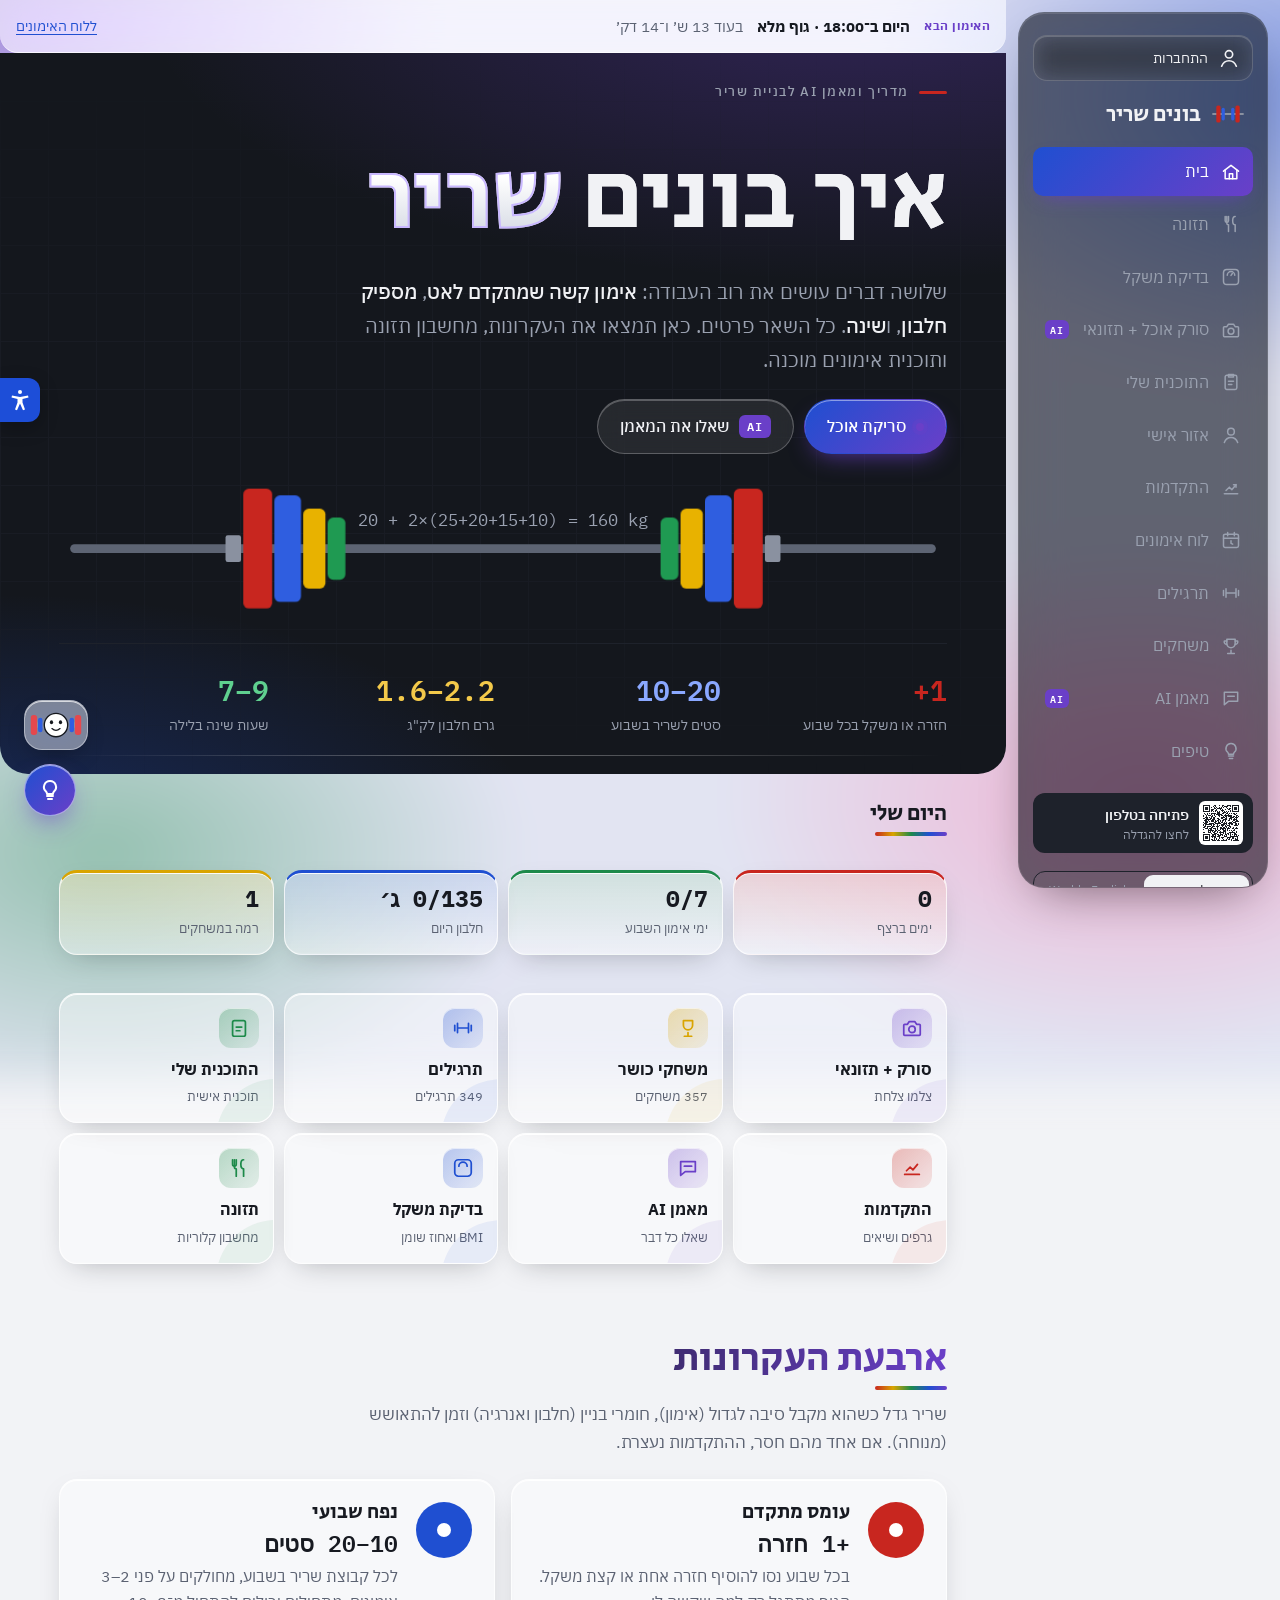
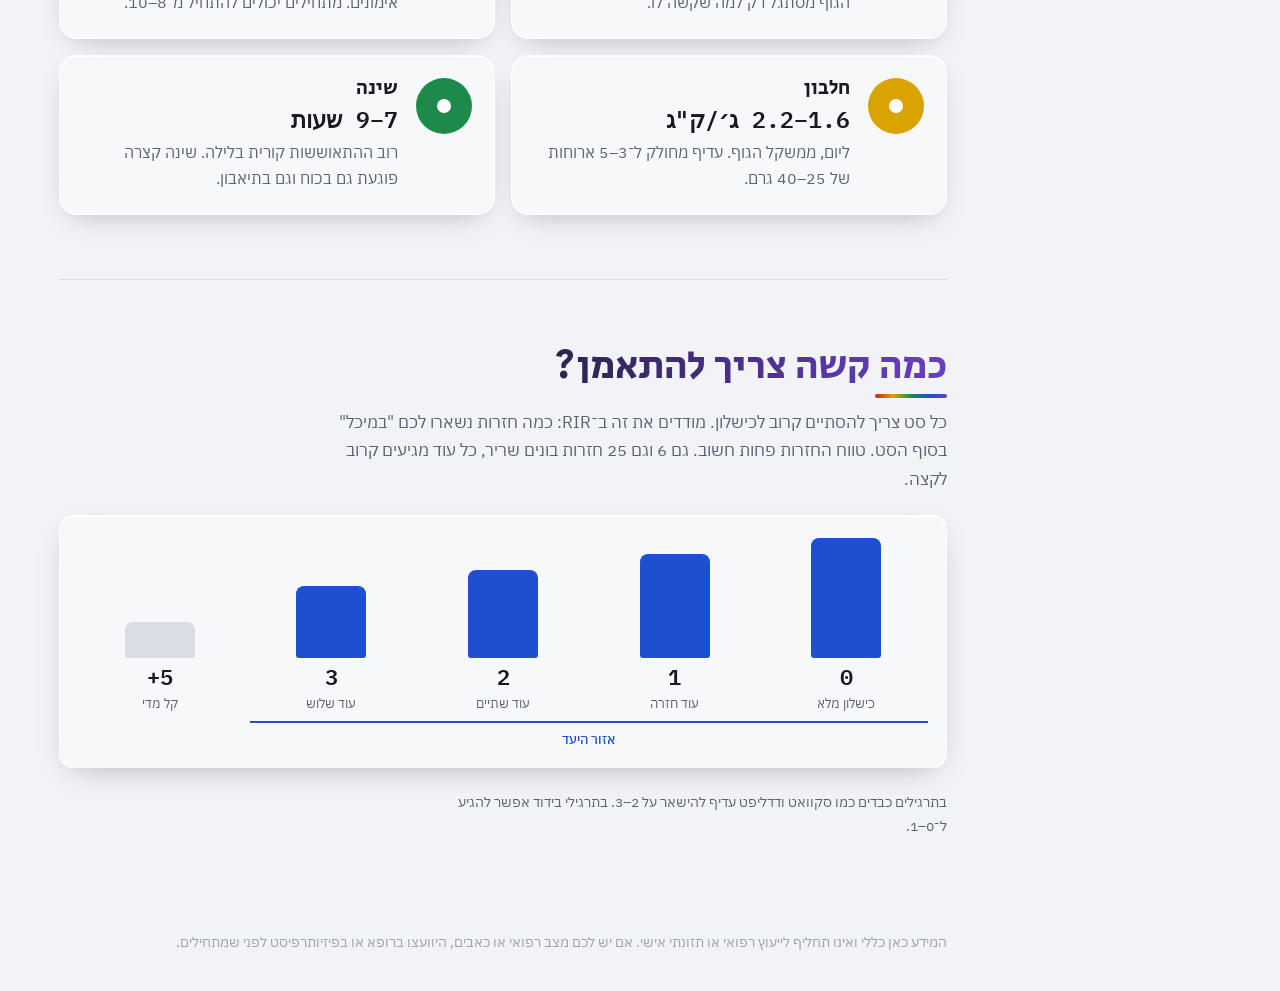
==== commit 208da8e8: "Rename the scanner page to food scanner + nutritionist Co-Authored-By: Claude Opus 5.5 <noreply@anth" ====
--- a/muscle/index.html
+++ b/muscle/index.html
@@ -1940,7 +1940,7 @@
       wTeen: "מתחת לגיל 18 מעריכים משקל לפי עקומות גדילה, ולכן התוצאה כאן היא רק הכוונה כללית.",
       wNote: "BMI הוא מדד מהיר לאוכלוסייה, לא אבחנה. אצל מי שמתאמן הרבה הוא עלול להראות עודף משקל בגלל שריר. יחס מותן־גובה מתחת ל־0.5 נחשב תקין.",
       wSync: "העברה למחשבון התזונה", wSynced: "הועבר ✓",
-      brand: "בונים שריר", ngH: "תזונה נכונה לבניית שריר", ngIntro: "האימון שובר את השריר – האוכל והשינה בונים אותו מחדש, גדול וחזק יותר. אלה הכללים החשובים, בפשטות.", ngPH: "חלבון – אבן הבניין", ngPP: "1.6–2.2 ג׳ לכל ק״ג משקל ביום, מחולק ל־3–5 ארוחות של 20–40 ג׳. מקורות: ביצים, עוף, דגים, טונה, קוטג׳, יוגורט, גבינות, קטניות וטופו.", ngKH: "קלוריות – כמה בסך הכול", ngKP: "לבניית שריר: 200–400 קלוריות מעל התחזוקה. לירידה בשומן: 300–500 מתחת, עם חלבון גבוה. את המספר המדויק שלך מחשבים במחשבון התזונה.", ngCH: "פחמימות – הדלק", ngCP: "נותנות כוח לאימון ועוזרות להתאושש. אורז, לחם מלא, פסטה, שיבולת שועל, תפוחי אדמה ופירות. לא צריך לפחד מהן.", ngFH: "שומנים טובים", ngFP: "חשובים להורמונים ולבריאות: שמן זית, טחינה, אגוזים, אבוקדו וביצים. בערך רבע מהקלוריות ביום.", ngTH: "מתי לאכול", ngTP: "שעה–שעתיים לפני אימון: פחמימה וקצת חלבון. אחרי אימון, תוך שעה–שעתיים: ארוחה עם 20–40 ג׳ חלבון. ובשאר היום – ארוחות קבועות.", ngWH: "מים", ngWP: "בערך 30–35 מ״ל לכל ק״ג משקל ביום, ויותר בימי אימון וחום. שתן בהיר = שותים מספיק.", ngSH: "שינה", ngSP: "השריר גדל בזמן השינה. 8–10 שעות בגיל ההתבגרות, 7–9 אצל מבוגרים.", ngYH: "בגיל ההתבגרות", ngYP: "אוכל אמיתי ומגוון במקום תוספים. בלי דיאטות קיצוניות, בלי משקאות אנרגיה ובלי סטרואידים. מגדלים גם גוף, לא רק שריר.", ngDayH: "דוגמה ליום אוכל (בערך 130 ג׳ חלבון)", ngD1: "בוקר: 3 ביצים, 2 פרוסות לחם מלא, ירקות – כ־25 ג׳ חלבון", ngD2: "נשנוש: יוגורט חלבון ובננה – כ־20 ג׳", ngD3: "צהריים: 150 ג׳ חזה עוף, אורז וסלט – כ־45 ג׳", ngD4: "אחרי אימון: כוס חלב וכריך טונה – כ־30 ג׳", ngD5: "ערב: קוטג׳, ביצה וירקות – כ־25 ג׳", ngDaySum: "מתאימים את הכמויות לקלוריות שלך מהמחשבון.", ngFoodH: "מאכלים מומלצים", ngF1: "🥚 ביצים", ngF2: "🍗 עוף והודו", ngF3: "🐟 טונה ודגים", ngF4: "🥛 קוטג׳, יוגורט וחלב", ngF5: "🫘 עדשים, חומוס ושעועית", ngF6: "🍚 אורז, שיבולת שועל ותפוחי אדמה", ngMisH: "טעויות נפוצות", ngM1: "לא אוכלים מספיק – בלי מספיק קלוריות אין מאיפה לבנות", ngM2: "חלבון רק בערב במקום לאורך היום", ngM3: "מדלגים על ארוחת בוקר ונשברים בערב", ngM4: "סומכים על תוספים במקום על אוכל", ngToCalc: "לחשב את הקלוריות שלי", ngToBot: "לשאול את בוט התזונה", v_nutri: "בוט תזונה", nbH: "בוט תזונה", nbIntro: "שאלו על כל מאכל, ספרו מה אכלתם והבוט ירשום ביומן, או בקשו רעיון לארוחה לפי מה שנשאר לכם היום.", nbName: "התזונאי שלך", nbPh: "למשל: אכלתי 2 ביצים ו־100 גרם עוף", nbSend: "שליחה", nbHi: "היי! אני בוט התזונה 🥗 אפשר לשאול \"כמה חלבון יש בבננה\", לכתוב \"אכלתי 2 ביצים\" ואני ארשום ביומן, או לשאול \"מה לאכול עכשיו?\".", nbQ1: "כמה נשאר לי היום?", nbQ2: "מה לאכול עכשיו?", nbQ3: "כמה חלבון יש בביצה?", nbQ4: "מה אכלתי היום?", nbFacts: "ב־{g} ג׳ {n}: {k} קלוריות, {p} ג׳ חלבון, {c} ג׳ פחמימות, {f} ג׳ שומן.", nbPer100: "(ב־100 ג׳: {k} קלוריות, {p} ג׳ חלבון.)", nbLogged: "רשמתי ביומן ✓ {x}: {k} קלוריות ו־{p} ג׳ חלבון.", nbLeft: "נשארו לך היום: {k} קלוריות, {p} ג׳ חלבון, {c} ג׳ פחמימות ו־{f} ג׳ שומן.", nbNoTarget: "היום אכלת {k} קלוריות ו־{p} ג׳ חלבון. כדי שאדע כמה נשאר, מלאו את מחשבון התזונה.", nbIdea: "רעיון לארוחה: {a} עם {b} – בערך {k} קלוריות ו־{p} ג׳ חלבון. רוצה שארשום? כתבו \"כן\".", nbNoFood: "לא מצאתי את {x} בטבלת המאכלים שלי. נסו מילה אחרת, למשל \"עוף\" או \"אורז\".", nbMissed: "לא מצאתי: {x}.", nbNothing: "עוד לא רשמת כלום היום. כתבו למשל \"אכלתי 2 ביצים ופרוסת לחם\".", nbSummary: "היום רשמת {n} ארוחות: {x}. סך הכול {k} קלוריות ו־{p} ג׳ חלבון.", nbDunno: "את זה אני לא יודע. אפשר לשאול על מאכל מסוים, לכתוב מה אכלתם, או לבקש רעיון לארוחה.", nbDay: "היום: {a}/{b} ג׳ חלבון · {c}/{d} קלוריות", nbDayNo: "מלאו את מחשבון התזונה כדי לקבל יעדים", vcFace: "📷 לשים את הפנים שלי על המאמן", vcFaceX: "הסרת התמונה", vcFaceP: "התמונה נשמרת רק במכשיר הזה ולא עולה לאתר.", vcHint: "👋 אני המאמן הקולי. אשרו מיקרופון פעם אחת, ומאז פשוט תגידו \"היי מאמן\" בכל עמוד.", vcFab: "המאמן הקולי: לחצו כדי להפעיל או לכבות את \"היי מאמן\"", vcCoach: "המאמן", vcYou: "אמרת", vcTalking: "מדבר…", vcHeard: "שומע: {s}", vcHello: "היי! אני מקשיב. מעכשיו אפשר להגיד היי מאמן בכל עמוד באתר.", vcSugWhat: "בטח. מה לכתוב בהצעה?", vcSugSent: "שלחתי את ההצעה. תודה!", vcSugShort: "ההצעה קצרה מדי, נסו שוב עם כמה מילים.", vcHow: "{n}: {s} מומלץ {r}. פתחתי לך את התרגיל בספרייה עם סרטון.", vcTime: "השעה {t}.", vcGoogle: "פתחתי חיפוש בגוגל: {q}", vcWiki: "לפי ויקיפדיה: {t}", vcDunno: "את זה אני עוד לא יודע. אפשר להגיד לי \"חפש בגוגל\" ואחר כך מה לחפש, או לשאול את הגרסה המלאה ב־Claude.", vcTalk: "לדבר עם המאמן", vcWake: "להאזין ל\"היי מאמן\"", vcWakeP: "המאמן תמיד מקשיב כשהאתר פתוח: אומרים \"היי מאמן\" בכל עמוד, והוא שואל במה לעזור. לחיצה על המשקולת בפינה עוצרת אותו לביקור הזה.", vcPaused: "עצרתי את ההקשבה לביקור הזה. לחצו על המשקולת כדי שאחזור להקשיב.", vcStop: "כיבוי האזנה", vcSayWake: "אמרו \"היי מאמן\"", vcListening: "מקשיב…", vcThinking: "חושב…", vcYes: "כן? במה אפשר לעזור?", vcOpened: "פותח {p}", vcGame: "מתחילים: {g}. היכנסו לתנוחה", vcPro: "אכלת היום {a} גרם חלבון מתוך {b}. נשארו {c} גרם.", vcKcal: "אכלת היום {a} קלוריות מתוך {b}.", vcNoTarget: "עוד לא מילאת את מחשבון התזונה, אז אין לי יעד.", vcNoNext: "אין אימון מתוכנן בלוח האימונים.", vcStreak: "יש לך {n} ימים ברצף. כל הכבוד!", vcBye: "בכיף. אם תצטרכו אותי, תגידו היי מאמן.", vcErr: "משהו לא עבד, נסו שוב.", vcDenied: "המיקרופון חסום. אשרו מיקרופון בהגדרות הדפדפן ונסו שוב.", acLogin: "התחברות", acSignup: "הרשמה", acLoginH: "התחברות לחשבון", acSignupH: "יצירת חשבון חדש", acName: "שם", acEmail: "מייל", acPass: "סיסמה (לפחות 6 תווים)", acForgot: "שכחתי סיסמה", acShowPw: "הצג סיסמה", acHidePw: "הסתר סיסמה", acWait: "רגע…", acCheckMail: "נשלח אליך מייל אישור. פתחו אותו ולחצו על הקישור כדי להשלים את ההרשמה.", acErrLogin: "המייל או הסיסמה לא נכונים.", acErrExists: "המייל הזה כבר רשום. נסו להתחבר.", acErrPass: "הסיסמה צריכה לפחות 6 תווים.", acErrEmail: "כתבו כתובת מייל תקינה.", acErrConfirm: "צריך קודם לאשר את המייל: פתחו את המייל ששלחנו ולחצו על הקישור.", acErrRate: "כבר שלחנו לך מייל אישור. בדקו את תיבת המייל (גם בספאם/קידומי מכירות) ולחצו על הקישור. אפשר לבקש שוב בעוד דקה.", acErrNet: "משהו לא עבד. בדקו חיבור לאינטרנט ונסו שוב.", acResetSent: "שלחנו מייל עם קישור לסיסמה חדשה.", v_me: "אזור אישי", meH: "האזור האישי שלי", meOutP: "הירשמו או התחברו כדי לשמור את ההתקדמות, השיאים והמכשירים שלכם בחשבון, ולראות אותם בכל מכשיר.", meOutP2: "עוד אין לך חשבון? ההרשמה לוקחת חצי דקה.", meInP: "הפרטים, המטרות וההתקדמות שלך, שמורים בחשבון ומסונכרנים בין הטלפון למחשב.", meHi: "שלום, {n}!", meSynced: "ההתקדמות, השיאים והמכשירים שלך שמורים בחשבון", meWorkouts: "אימונים בסך הכול", meRecs: "משחקים עם שיא", meProfH: "הפרטים שלי", meGoal: "המטרה שלי", meGoal_muscle: "לבנות שריר", meGoal_fat: "לרדת באחוזי שומן", meGoal_strength: "להתחזק", meGoal_fit: "כושר ובריאות", meHeight: "גובה (ס״מ)", meWeight: "משקל (ק״ג)", meAge: "גיל", meSex: "מין", meSexM: "זכר", meSexF: "נקבה", meSave: "שמור", meSaved: "נשמר ✓", meQuick: "קיצורי דרך", mePassH: "שינוי סיסמה", mePassSave: "עדכן סיסמה", mePassOk: "הסיסמה עודכנה ✓", meLogout: "התנתקות", sugH: "הצעות לאתר", sugP: "יש לך רעיון לשיפור, משהו שחסר או משהו שלא עובד? כתבו כאן, וההצעה תגיע לבעלי האתר.", sugPh: "מה היית רוצה שיהיה באתר?", sugSend: "שליחה", sugThanks: "תודה! ההצעה נשלחה ✓", sugBadCode: "הקוד לא נכון.", sugCodeHere: "קוד מנהל מכניסים באזור האישי (אחרי התחברות), בכפתור \"כניסת מנהל\". המספר לא נשלח.", onNow: "באתר עכשיו", ownToday: "מכשירים היום", ownUsers: "משתמשים רשומים", ownSug: "הצעות", ownH: "ניהול האתר", ownGate: "כניסת מנהל", ownCode: "קוד מנהל", ownEnter: "כניסה", ownNotOwner: "לחשבון הזה אין הרשאת מנהל.", ownDel: "מחיקה", ownDelSure: "למחוק? לחצו שוב", ownDelAll: "מחיקת הכול", ownDelAllSure: "למחוק את כל ההצעות? לחצו שוב", sugListH: "ההצעות שנשלחו ({n})", sugNone: "עוד אין הצעות.", v_progress: "התקדמות", tdH: "היום שלך", tdStreak: "ימים ברצף", tdWeek: "ימי אימון השבוע", tdPro: "חלבון היום", tdLvl: "רמה במשחקים", gr: "ג׳", qtScan: "סורק אוכל", qtScanS: "צלמו צלחת", qtGames: "משחקי כושר", qtGamesS: "357 משחקים", qtLib: "תרגילים", qtLibS: "349 תרגילים", qtPlan: "התוכנית שלי", qtPlanS: "תוכנית אישית", qtProg: "התקדמות", qtProgS: "גרפים ושיאים", qtCoach: "מאמן AI", qtCoachS: "שאלו כל דבר", qtWeight: "בדיקת משקל", qtWeightS: "BMI ואחוז שומן", qtFood: "תזונה", qtFoodS: "מחשבון קלוריות", pgH: "ההתקדמות שלי", pgIntro: "כל משחק שמסיימים נרשם כאן אוטומטית. אפשר גם לסמן אימון ולשמור משקל. הנתונים נשמרים במכשיר הזה.", pgActH: "ימי אימון – 4 שבועות אחרונים", pgDone: "סיימתי אימון היום ✓", pgWH: "משקל לאורך זמן", pgWPh: "המשקל היום (ק״ג)", pgWSave: "שמור", pgRecH: "השיאים שלי", pgLogH: "אימונים אחרונים", pgReps: "חזרות השבוע", pgWLast: "משקל אחרון", pgW0: "עוד לא נשמר משקל. כתבו את המשקל של היום ולחצו שמור.", pgW1: "שמרו משקל גם בימים הבאים כדי לראות גרף.", pgRec0: "שחקו משחק כושר כדי לקבוע שיא.", pgLog0: "עוד אין אימונים. שחקו משחק או לחצו \"סיימתי אימון היום\".", pgManual: "אימון", v_home: "בית", v_food: "תזונה", v_scan: "סורק אוכל", v_plan: "התוכנית שלי", v_library: "תרגילים", v_coach: "מאמן AI", v_tips: "טיפים",
+      brand: "בונים שריר", ngH: "תזונה נכונה לבניית שריר", ngIntro: "האימון שובר את השריר – האוכל והשינה בונים אותו מחדש, גדול וחזק יותר. אלה הכללים החשובים, בפשטות.", ngPH: "חלבון – אבן הבניין", ngPP: "1.6–2.2 ג׳ לכל ק״ג משקל ביום, מחולק ל־3–5 ארוחות של 20–40 ג׳. מקורות: ביצים, עוף, דגים, טונה, קוטג׳, יוגורט, גבינות, קטניות וטופו.", ngKH: "קלוריות – כמה בסך הכול", ngKP: "לבניית שריר: 200–400 קלוריות מעל התחזוקה. לירידה בשומן: 300–500 מתחת, עם חלבון גבוה. את המספר המדויק שלך מחשבים במחשבון התזונה.", ngCH: "פחמימות – הדלק", ngCP: "נותנות כוח לאימון ועוזרות להתאושש. אורז, לחם מלא, פסטה, שיבולת שועל, תפוחי אדמה ופירות. לא צריך לפחד מהן.", ngFH: "שומנים טובים", ngFP: "חשובים להורמונים ולבריאות: שמן זית, טחינה, אגוזים, אבוקדו וביצים. בערך רבע מהקלוריות ביום.", ngTH: "מתי לאכול", ngTP: "שעה–שעתיים לפני אימון: פחמימה וקצת חלבון. אחרי אימון, תוך שעה–שעתיים: ארוחה עם 20–40 ג׳ חלבון. ובשאר היום – ארוחות קבועות.", ngWH: "מים", ngWP: "בערך 30–35 מ״ל לכל ק״ג משקל ביום, ויותר בימי אימון וחום. שתן בהיר = שותים מספיק.", ngSH: "שינה", ngSP: "השריר גדל בזמן השינה. 8–10 שעות בגיל ההתבגרות, 7–9 אצל מבוגרים.", ngYH: "בגיל ההתבגרות", ngYP: "אוכל אמיתי ומגוון במקום תוספים. בלי דיאטות קיצוניות, בלי משקאות אנרגיה ובלי סטרואידים. מגדלים גם גוף, לא רק שריר.", ngDayH: "דוגמה ליום אוכל (בערך 130 ג׳ חלבון)", ngD1: "בוקר: 3 ביצים, 2 פרוסות לחם מלא, ירקות – כ־25 ג׳ חלבון", ngD2: "נשנוש: יוגורט חלבון ובננה – כ־20 ג׳", ngD3: "צהריים: 150 ג׳ חזה עוף, אורז וסלט – כ־45 ג׳", ngD4: "אחרי אימון: כוס חלב וכריך טונה – כ־30 ג׳", ngD5: "ערב: קוטג׳, ביצה וירקות – כ־25 ג׳", ngDaySum: "מתאימים את הכמויות לקלוריות שלך מהמחשבון.", ngFoodH: "מאכלים מומלצים", ngF1: "🥚 ביצים", ngF2: "🍗 עוף והודו", ngF3: "🐟 טונה ודגים", ngF4: "🥛 קוטג׳, יוגורט וחלב", ngF5: "🫘 עדשים, חומוס ושעועית", ngF6: "🍚 אורז, שיבולת שועל ותפוחי אדמה", ngMisH: "טעויות נפוצות", ngM1: "לא אוכלים מספיק – בלי מספיק קלוריות אין מאיפה לבנות", ngM2: "חלבון רק בערב במקום לאורך היום", ngM3: "מדלגים על ארוחת בוקר ונשברים בערב", ngM4: "סומכים על תוספים במקום על אוכל", ngToCalc: "לחשב את הקלוריות שלי", ngToBot: "לשאול את בוט התזונה", v_nutri: "בוט תזונה", nbH: "בוט תזונה", nbIntro: "שאלו על כל מאכל, ספרו מה אכלתם והבוט ירשום ביומן, או בקשו רעיון לארוחה לפי מה שנשאר לכם היום.", nbName: "התזונאי שלך", nbPh: "למשל: אכלתי 2 ביצים ו־100 גרם עוף", nbSend: "שליחה", nbHi: "היי! אני בוט התזונה 🥗 אפשר לשאול \"כמה חלבון יש בבננה\", לכתוב \"אכלתי 2 ביצים\" ואני ארשום ביומן, או לשאול \"מה לאכול עכשיו?\".", nbQ1: "כמה נשאר לי היום?", nbQ2: "מה לאכול עכשיו?", nbQ3: "כמה חלבון יש בביצה?", nbQ4: "מה אכלתי היום?", nbFacts: "ב־{g} ג׳ {n}: {k} קלוריות, {p} ג׳ חלבון, {c} ג׳ פחמימות, {f} ג׳ שומן.", nbPer100: "(ב־100 ג׳: {k} קלוריות, {p} ג׳ חלבון.)", nbLogged: "רשמתי ביומן ✓ {x}: {k} קלוריות ו־{p} ג׳ חלבון.", nbLeft: "נשארו לך היום: {k} קלוריות, {p} ג׳ חלבון, {c} ג׳ פחמימות ו־{f} ג׳ שומן.", nbNoTarget: "היום אכלת {k} קלוריות ו־{p} ג׳ חלבון. כדי שאדע כמה נשאר, מלאו את מחשבון התזונה.", nbIdea: "רעיון לארוחה: {a} עם {b} – בערך {k} קלוריות ו־{p} ג׳ חלבון. רוצה שארשום? כתבו \"כן\".", nbNoFood: "לא מצאתי את {x} בטבלת המאכלים שלי. נסו מילה אחרת, למשל \"עוף\" או \"אורז\".", nbMissed: "לא מצאתי: {x}.", nbNothing: "עוד לא רשמת כלום היום. כתבו למשל \"אכלתי 2 ביצים ופרוסת לחם\".", nbSummary: "היום רשמת {n} ארוחות: {x}. סך הכול {k} קלוריות ו־{p} ג׳ חלבון.", nbDunno: "את זה אני לא יודע. אפשר לשאול על מאכל מסוים, לכתוב מה אכלתם, או לבקש רעיון לארוחה.", nbDay: "היום: {a}/{b} ג׳ חלבון · {c}/{d} קלוריות", nbDayNo: "מלאו את מחשבון התזונה כדי לקבל יעדים", vcFace: "📷 לשים את הפנים שלי על המאמן", vcFaceX: "הסרת התמונה", vcFaceP: "התמונה נשמרת רק במכשיר הזה ולא עולה לאתר.", vcHint: "👋 אני המאמן הקולי. אשרו מיקרופון פעם אחת, ומאז פשוט תגידו \"היי מאמן\" בכל עמוד.", vcFab: "המאמן הקולי: לחצו כדי להפעיל או לכבות את \"היי מאמן\"", vcCoach: "המאמן", vcYou: "אמרת", vcTalking: "מדבר…", vcHeard: "שומע: {s}", vcHello: "היי! אני מקשיב. מעכשיו אפשר להגיד היי מאמן בכל עמוד באתר.", vcSugWhat: "בטח. מה לכתוב בהצעה?", vcSugSent: "שלחתי את ההצעה. תודה!", vcSugShort: "ההצעה קצרה מדי, נסו שוב עם כמה מילים.", vcHow: "{n}: {s} מומלץ {r}. פתחתי לך את התרגיל בספרייה עם סרטון.", vcTime: "השעה {t}.", vcGoogle: "פתחתי חיפוש בגוגל: {q}", vcWiki: "לפי ויקיפדיה: {t}", vcDunno: "את זה אני עוד לא יודע. אפשר להגיד לי \"חפש בגוגל\" ואחר כך מה לחפש, או לשאול את הגרסה המלאה ב־Claude.", vcTalk: "לדבר עם המאמן", vcWake: "להאזין ל\"היי מאמן\"", vcWakeP: "המאמן תמיד מקשיב כשהאתר פתוח: אומרים \"היי מאמן\" בכל עמוד, והוא שואל במה לעזור. לחיצה על המשקולת בפינה עוצרת אותו לביקור הזה.", vcPaused: "עצרתי את ההקשבה לביקור הזה. לחצו על המשקולת כדי שאחזור להקשיב.", vcStop: "כיבוי האזנה", vcSayWake: "אמרו \"היי מאמן\"", vcListening: "מקשיב…", vcThinking: "חושב…", vcYes: "כן? במה אפשר לעזור?", vcOpened: "פותח {p}", vcGame: "מתחילים: {g}. היכנסו לתנוחה", vcPro: "אכלת היום {a} גרם חלבון מתוך {b}. נשארו {c} גרם.", vcKcal: "אכלת היום {a} קלוריות מתוך {b}.", vcNoTarget: "עוד לא מילאת את מחשבון התזונה, אז אין לי יעד.", vcNoNext: "אין אימון מתוכנן בלוח האימונים.", vcStreak: "יש לך {n} ימים ברצף. כל הכבוד!", vcBye: "בכיף. אם תצטרכו אותי, תגידו היי מאמן.", vcErr: "משהו לא עבד, נסו שוב.", vcDenied: "המיקרופון חסום. אשרו מיקרופון בהגדרות הדפדפן ונסו שוב.", acLogin: "התחברות", acSignup: "הרשמה", acLoginH: "התחברות לחשבון", acSignupH: "יצירת חשבון חדש", acName: "שם", acEmail: "מייל", acPass: "סיסמה (לפחות 6 תווים)", acForgot: "שכחתי סיסמה", acShowPw: "הצג סיסמה", acHidePw: "הסתר סיסמה", acWait: "רגע…", acCheckMail: "נשלח אליך מייל אישור. פתחו אותו ולחצו על הקישור כדי להשלים את ההרשמה.", acErrLogin: "המייל או הסיסמה לא נכונים.", acErrExists: "המייל הזה כבר רשום. נסו להתחבר.", acErrPass: "הסיסמה צריכה לפחות 6 תווים.", acErrEmail: "כתבו כתובת מייל תקינה.", acErrConfirm: "צריך קודם לאשר את המייל: פתחו את המייל ששלחנו ולחצו על הקישור.", acErrRate: "כבר שלחנו לך מייל אישור. בדקו את תיבת המייל (גם בספאם/קידומי מכירות) ולחצו על הקישור. אפשר לבקש שוב בעוד דקה.", acErrNet: "משהו לא עבד. בדקו חיבור לאינטרנט ונסו שוב.", acResetSent: "שלחנו מייל עם קישור לסיסמה חדשה.", v_me: "אזור אישי", meH: "האזור האישי שלי", meOutP: "הירשמו או התחברו כדי לשמור את ההתקדמות, השיאים והמכשירים שלכם בחשבון, ולראות אותם בכל מכשיר.", meOutP2: "עוד אין לך חשבון? ההרשמה לוקחת חצי דקה.", meInP: "הפרטים, המטרות וההתקדמות שלך, שמורים בחשבון ומסונכרנים בין הטלפון למחשב.", meHi: "שלום, {n}!", meSynced: "ההתקדמות, השיאים והמכשירים שלך שמורים בחשבון", meWorkouts: "אימונים בסך הכול", meRecs: "משחקים עם שיא", meProfH: "הפרטים שלי", meGoal: "המטרה שלי", meGoal_muscle: "לבנות שריר", meGoal_fat: "לרדת באחוזי שומן", meGoal_strength: "להתחזק", meGoal_fit: "כושר ובריאות", meHeight: "גובה (ס״מ)", meWeight: "משקל (ק״ג)", meAge: "גיל", meSex: "מין", meSexM: "זכר", meSexF: "נקבה", meSave: "שמור", meSaved: "נשמר ✓", meQuick: "קיצורי דרך", mePassH: "שינוי סיסמה", mePassSave: "עדכן סיסמה", mePassOk: "הסיסמה עודכנה ✓", meLogout: "התנתקות", sugH: "הצעות לאתר", sugP: "יש לך רעיון לשיפור, משהו שחסר או משהו שלא עובד? כתבו כאן, וההצעה תגיע לבעלי האתר.", sugPh: "מה היית רוצה שיהיה באתר?", sugSend: "שליחה", sugThanks: "תודה! ההצעה נשלחה ✓", sugBadCode: "הקוד לא נכון.", sugCodeHere: "קוד מנהל מכניסים באזור האישי (אחרי התחברות), בכפתור \"כניסת מנהל\". המספר לא נשלח.", onNow: "באתר עכשיו", ownToday: "מכשירים היום", ownUsers: "משתמשים רשומים", ownSug: "הצעות", ownH: "ניהול האתר", ownGate: "כניסת מנהל", ownCode: "קוד מנהל", ownEnter: "כניסה", ownNotOwner: "לחשבון הזה אין הרשאת מנהל.", ownDel: "מחיקה", ownDelSure: "למחוק? לחצו שוב", ownDelAll: "מחיקת הכול", ownDelAllSure: "למחוק את כל ההצעות? לחצו שוב", sugListH: "ההצעות שנשלחו ({n})", sugNone: "עוד אין הצעות.", v_progress: "התקדמות", tdH: "היום שלך", tdStreak: "ימים ברצף", tdWeek: "ימי אימון השבוע", tdPro: "חלבון היום", tdLvl: "רמה במשחקים", gr: "ג׳", qtScan: "סורק + תזונאי", qtScanS: "צלמו צלחת", qtGames: "משחקי כושר", qtGamesS: "357 משחקים", qtLib: "תרגילים", qtLibS: "349 תרגילים", qtPlan: "התוכנית שלי", qtPlanS: "תוכנית אישית", qtProg: "התקדמות", qtProgS: "גרפים ושיאים", qtCoach: "מאמן AI", qtCoachS: "שאלו כל דבר", qtWeight: "בדיקת משקל", qtWeightS: "BMI ואחוז שומן", qtFood: "תזונה", qtFoodS: "מחשבון קלוריות", pgH: "ההתקדמות שלי", pgIntro: "כל משחק שמסיימים נרשם כאן אוטומטית. אפשר גם לסמן אימון ולשמור משקל. הנתונים נשמרים במכשיר הזה.", pgActH: "ימי אימון – 4 שבועות אחרונים", pgDone: "סיימתי אימון היום ✓", pgWH: "משקל לאורך זמן", pgWPh: "המשקל היום (ק״ג)", pgWSave: "שמור", pgRecH: "השיאים שלי", pgLogH: "אימונים אחרונים", pgReps: "חזרות השבוע", pgWLast: "משקל אחרון", pgW0: "עוד לא נשמר משקל. כתבו את המשקל של היום ולחצו שמור.", pgW1: "שמרו משקל גם בימים הבאים כדי לראות גרף.", pgRec0: "שחקו משחק כושר כדי לקבוע שיא.", pgLog0: "עוד אין אימונים. שחקו משחק או לחצו \"סיימתי אימון היום\".", pgManual: "אימון", v_home: "בית", v_food: "תזונה", v_scan: "סורק אוכל + תזונאי", v_plan: "התוכנית שלי", v_library: "תרגילים", v_coach: "מאמן AI", v_tips: "טיפים",
       mBarcode: "ברקוד", bcDrop: "צלמו את הברקוד מקרוב, ישר ובאור טוב", bcPh: "או הקלידו את מספר הברקוד", bcAria: "מספר ברקוד", bcFind: "חיפוש",
       bcReading: "קורא את הברקוד…", bcNoRead: "לא הצלחתי לקרוא את הברקוד. צלמו שוב מקרוב וישר, או הקלידו את המספר.", bcBad: "מספר הברקוד לא תקין.",
       bcUnknown: "מוצר חדש", bcUnknownSub: "הברקוד הזה עוד לא שמור אצלך. צלמו פעם אחת את טבלת הערכים התזונתיים, והאתר יזכור את המוצר בפעם הבאה.",
@@ -1954,7 +1954,7 @@
       askCoach: "לשאול את המאמן על הארוחה", askCoachQ: "ניתחתי ארוחה: {d} ({k} קלוריות, {p} גרם חלבון). מה דעתך, ומה כדאי לשפר?",
       dLeft: "נשארו", dOver: "מעל היעד", dEaten: "{a} מתוך {b}", dWater: "מים", dGlass: "כוס", dStreak: "{n} ימים ברצף", kcalS: "קל׳",
       n8: "סורק אוכל", ctaScan: "סריקת אוכל", ctaCoach: "שאלו את המאמן",
-      scH: "סורק האוכל", scP: "צלמו את הצלחת, את תווית המזון, או פשוט כתבו מה אכלתם. ה־AI מזהה כל מרכיב, מעריך כמויות ומחשב קלוריות, חלבון, פחמימות, שומן וסיבים, והכל נכנס ליומן היומי.",
+      scH: "סורק אוכל + תזונאי", scP: "צלמו את הצלחת, את תווית המזון, או פשוט כתבו מה אכלתם. ה־AI מזהה כל מרכיב, מעריך כמויות ומחשב קלוריות, חלבון, פחמימות, שומן וסיבים, והכל נכנס ליומן היומי.",
       gOppH: "יריב", gOpp0: "בלי בוט", gOpp1: "בוט קל", gOpp2: "בוט בינוני", gOpp3: "בוט קשה", gOpp4: "בוט אלוף", gTolH: "רמת קפדנות של הבדיקה", gTol0: "קלה", gTol1: "רגילה", gTol2: "קפדנית", gBotShort: "בוט", gBotFell: "הבוט נשבר! תמשיכו להחזיק", gWin: "ניצחת את הבוט!", gLose: "הבוט ניצח הפעם", gTie: "תיקו!", gVs: "את/ה {a} · {l} {b}", gWins: "ניצחונות נגד בוטים: {n}", scDel: "מחיקת פריט", scFixH: "משהו לא נכון? כתבו מה לתקן", scFixPh: "למשל: זה קינואה ולא אורז, ויש גם כוס מיץ", scFixGo: "תיקון", wqH: "מחשבון משקל מהיר", qHeight: "גובה (ס״מ)", qWeight: "משקל (ק״ג)", qAge: "גיל", qFill: "מלאו גובה, משקל וגיל, והתוצאה תופיע כאן.", qYoung: "המחשבון מתאים מגיל 5. לילדים צעירים יותר, בדקו מול עקומות הגדילה אצל רופא/ת הילדים.", qCat0: "תת משקל", qCat1: "משקל תקין", qCat2: "עודף משקל", qCat3: "השמנה", qRange: "משקל תקין לגובה ולגיל שלך: בין {a} ל־{b} ק״ג", qOk: "המשקל שלך בטווח התקין. כל הכבוד!", qUnderTip: "חסרים לך בערך {n} ק״ג כדי להגיע לטווח התקין.", qOverTip: "יש לך בערך {n} ק״ג מעל הטווח התקין.", qKidTip: "בגיל צעיר הגוף עוד גדל, אז לא מומלץ לעשות דיאטה לבד. כדאי להתייעץ עם רופא/ה או דיאטנית.", qNote: "לפי BMI למבוגרים. BMI לא מבדיל בין שריר לשומן, אז ספורטאים עם הרבה שריר עלולים לקבל \"עודף משקל\" בטעות.", qNoteKid: "עד גיל 19 החישוב לפי טבלאות ארגון הבריאות העולמי לפי גיל ומין, בקירוב. זה לא מחליף בדיקה אצל רופא/ה.", a11yOpen: "תפריט נגישות", a11yH: "נגישות", a11ySize: "גודל טקסט", a11ySmaller: "הקטנת טקסט", a11yBigger: "הגדלת טקסט", a11yContrast: "ניגודיות גבוהה", a11yDark: "מצב כהה", a11yGray: "גווני אפור", a11yLinks: "הדגשת קישורים", a11yFont: "גופן קריא", a11ySpace: "ריווח טקסט", a11yStill: "עצירת אנימציות", a11yCursor: "סמן גדול", a11yFocus: "הדגשת מיקוד", a11yMagnify: "זכוכית מגדלת", a11yPlain: "עיצוב רגיל (בלי זכוכית)", a11yReset: "איפוס הגדרות נגישות", a11yStmtH: "הצהרת נגישות", a11yStmt: "אנחנו משתדלים שהאתר יהיה נגיש לכולם: ניווט מלא במקלדת (Tab, Enter ו־Esc), תיאורים לקוראי מסך, תמיכה בהגדלת טקסט עד 160%, ניגודיות גבוהה ומצב כהה. ההגדרות נשמרות בדפדפן שלך. מצאת בעיית נגישות? ספרו לנו ונתקן.", lfNote: "הזיהוי נעשה בתוך הדפדפן ומכיר 167 מאכלים, גם כמה מאכלים בצלחת אחת. צלמו מלמעלה ומקרוב. אפשר לסמן או להוריד מאכלים, לשנות כמות ולהוסיף מהרשימה.", lfLoad: "טוען את מודל הזיהוי (רק בפעם הראשונה, כ־90MB)…", lfDetect: "מזהה את האוכל…", lfNoFood: "לא מצאתי אוכל בתמונה. צלמו את הצלחת מלמעלה ומקרוב, או הוסיפו מהרשימה.", lfFail: "לא הצלחתי לזהות. בדקו חיבור לאינטרנט, נסו תמונה אחרת, או הוסיפו את המאכל מהרשימה למטה.", lfNotes: "ערכים משוערים למנה ממוצעת. שנו את הכמות בגרמים לפי מה שאכלתם.", lfGuess: "מה עוד יש בצלחת? לחצו כדי להוסיף או להוריד:", lfAddH: "הוספה או תיקון מהרשימה", lfAddPh: "חפשו מאכל, למשל: אורז, חזה עוף, ביצים", lfAddGo: "הוספה", logBrowser: "היומן נשמר בדפדפן הזה בלבד.", gSearchFood: "חיפוש ערכים תזונתיים בגוגל", gLens: "זיהוי עם Google Lens", gLensNote: "ב־Google Lens מעלים את התמונה ורואים מה גוגל מזהה. אחר כך מוסיפים את המאכל מהרשימה ומתקנים כמות.", cpAskH: "לאפשר גישה למצלמה?", cpAskP: "כדי לצלם ולזהות, האתר צריך את המצלמה. אחרי שתלחצו \"כן\", הדפדפן ישאל שוב. לחצו שם \"אפשר\". הווידאו לא נשלח לשום מקום.", cpYes: "כן, לאפשר", cpNo: "לא עכשיו", cpRetry: "ניסיתי, לנסות שוב", cpDenH: "הגישה למצלמה חסומה", cpDenP: "הדפדפן חוסם את המצלמה לאתר הזה. ככה פותחים אותה:", cpPc1: "לוחצים על הסמל שמשמאל לכתובת האתר למעלה, ליד ה־🔒.", cpPc2: "ליד \"מצלמה\" בוחרים \"אפשר\" ומרעננים את הדף.", cpPc3: "ב־Mac: הגדרות המערכת ← פרטיות ואבטחה ← מצלמה ← מסמנים את הדפדפן.", cpMob1: "פותחים את הגדרות הטלפון.", cpMob2: "בוחרים את הדפדפן (Safari או Chrome) ← מצלמה ← \"אפשר\".", cpMob3: "חוזרים לאתר ומרעננים את הדף.", camSwitch: "החלפת מצלמה", camOnlyOne: "נמצאה רק מצלמה אחת. אם התמונה שחורה: בדקו שאין מכסה על המצלמה, וסגרו תוכנות שמשתמשות בה (זום, פייסטיים, טימס).", camNative: "פתח את מצלמת הטלפון", camBlack: "התמונה שחורה? לחצו \"החלפת מצלמה\". אם זה לא עוזר: בדקו שאין מכסה על המצלמה, סגרו זום, פייסטיים או טימס, ורעננו את הדף. אפשר גם להעלות תמונה במקום.", fcStart: "התחילו לבצע את התרגיל", fcRepGood: "חזרה טובה!", fcReps: "{n} חזרות", gDeeper: "רדו עמוק יותר, החזרה לא נספרה", gDeeperArms: "רדו נמוך יותר עם החזה, החזרה לא נספרה", gUpright: "שמרו על הגב זקוף", gJacksFull: "ידיים מעל הראש ורגליים פתוחות עד הסוף", gKneesHigher: "הרימו את הברכיים גבוה יותר", gSitHigher: "עלו גבוה יותר", gHipsHigher: "הרימו את האגן גבוה יותר", gLockout: "ישרו את הידיים עד הסוף למעלה", gFullCurl: "כופפו את היד עד הסוף", gArmsHigher: "הרימו את הידיים עד גובה הכתפיים", gKnee90: "ברכיים בזווית של 90°", gHoldGood: "מחזיקים! המשיכו כך", gHoldBtn: "התחלה", gBestHold: "שיא:", gSec: " שנ׳", gEndHold: "סיום!", gNextHold: "עוד {n} שניות לדרגת {r}", g_lunge: "לאנג׳ים", g_lunge_p: "עמדו מהצד למצלמה. צעד אחורה, רדו עד שהברך הקדמית בזווית של 90° וחזרו. החליפו רגליים.", g_highknees: "ברכיים גבוהות", g_highknees_p: "עמדו מול המצלמה ורוצו במקום. כל ברך שעולה עד גובה האגן נספרת.", g_situp: "כפיפות בטן", g_situp_p: "שכבו מהצד למצלמה, ברכיים כפופות. עלו עד הישיבה ורדו חזרה.", g_bridge: "גשר אגן", g_bridge_p: "שכבו על הגב מהצד למצלמה. הרימו את האגן עד קו ישר מהכתפיים לברכיים, והורידו.", g_press: "לחיצת כתפיים", g_press_p: "עמדו מול המצלמה, עם או בלי משקולות. דחפו את הידיים ישר מעל הראש והורידו לגובה הכתפיים.", g_curl: "כפיפת מרפקים", g_curl_p: "עמדו מהצד למצלמה. כופפו את היד עד הכתף, עם המרפק צמוד לגוף, ויישרו.", g_lateral: "הרחקה לצדדים", g_lateral_p: "עמדו מול המצלמה. הרימו את הידיים לצדדים עד גובה הכתפיים והורידו.", g_climbers: "מטפסי הרים", g_climbers_p: "בתנוחת פלאנק מהצד למצלמה. משכו ברך לחזה לסירוגין, מהר.", g_plank: "פלאנק", g_plank_p: "החזיקו פלאנק מהצד למצלמה. השעון רץ רק כשהגוף ישר. כמה זמן תחזיקו?", g_wallsit: "ישיבה על הקיר", g_wallsit_p: "גב לקיר, מהצד למצלמה, ברכיים ב־90°. השעון רץ רק בתנוחה הנכונה.", gGetIn_lunge: "עמדו זקוף מהצד, כל הגוף בתמונה", gGetIn_highknees: "עמדו מול המצלמה, כל הגוף בתמונה", gGetIn_situp: "שכבו על הגב מהצד, ברכיים כפופות", gGetIn_bridge: "שכבו על הגב מהצד, ברכיים כפופות", gGetIn_press: "עמדו מול המצלמה, ידיים בגובה הכתפיים", gGetIn_curl: "עמדו מהצד, יד ישרה למטה", gGetIn_lateral: "עמדו מול המצלמה, ידיים לצדי הגוף", gGetIn_climbers: "היכנסו לפלאנק על ידיים ישרות, מהצד", gGetIn_plank: "היכנסו לפלאנק מהצד, כל הגוף בתמונה", gGetIn_wallsit: "שבו על הקיר מהצד, ברכיים ב־90°", v_games: "משחקים", gH: "משחקי כושר", gIntro: "357 משחקים. המצלמה סופרת לך חזרות. חזרה נספרת רק כשהטכניקה נכונה: נורה ירוקה. שברו שיאים, עלו בדרגות וצברו נקודות.", g_pushup: "שכיבות סמיכה", g_pushup_p: "הניחו את הטלפון על הרצפה מהצד. רדו עד שהמרפק בזווית של 90° ועלו עד יישור הידיים, עם גוף ישר.", g_squat: "סקוואט", g_squat_p: "עמדו מהצד למצלמה. רדו עד שהברכיים מתחת ל־100° ועלו עד הסוף, עם חזה למעלה.", g_jacks: "קפיצות פיסוק", g_jacks_p: "עמדו מול המצלמה. ידיים מעל הראש ורגליים פתוחות, ואז חזרה לעמידה. כל פתיחה וסגירה היא חזרה.", gPlay60: "אתגר 60 שניות", gPlayN: "אתגר {n} שניות", gKindH: "סוג משחק ({n} משחקים)", gPlayFree: "משחק חופשי", gBest: "שיא 60 שניות:", gBestFree: "שיא חופשי:", gTotal: "סה״כ:", gLvl: "רמה {n}", gXp: "{n} נקודות · עוד {m} לרמה הבאה", gGetIn_pushup: "היכנסו לתנוחת שכיבת סמיכה, ידיים ישרות, כל הגוף בתמונה", gGetIn_squat: "עמדו זקוף מהצד, כל הגוף בתמונה", gGetIn_jacks: "עמדו מול המצלמה, ידיים לצדי הגוף, כל הגוף בתמונה", gGo: "קדימה!", gRep: "יפה! עוד אחת", gTen: "וואו! עוד עשר!", gNoRep: "החזרה לא נספרה, תקנו את הטכניקה", gEnd60: "הזמן נגמר!", gEndFree: "סיום משחק", gNewRec: "שיא חדש!", gNext: "עוד {n} חזרות לדרגת {r}", gAgain: "שוב", rk0: "מתחיל", rk1: "ברזל", rk2: "ארד", rk3: "כסף", rk4: "זהב", rk5: "יהלום", rk6: "אגדה", fcBtn: "בדיקת טכניקה", fcClose: "סגירה", fcLoading: "פותח מצלמה וטוען זיהוי תנוחה…", fcStep: "התרחקו מהמצלמה כך שכל הגוף ייראה", fcGood: "טכניקה נכונה, המשיכו כך", fcLineBad: "שמרו על קו ישר מהכתפיים ועד הרגליים: הירכיים שוקעות או גבוהות מדי", fcKneesBad: "הברכיים כפופות או על הרצפה. יישרו את הרגליים ועלו על כפות הרגליים", gCheatKnees: "🚫 רמאות! הברכיים על הרצפה – החזרה לא נספרת. יישרו את הרגליים", gShowLegs: "הראו את כל הגוף כולל הרגליים – אחרת אי אפשר לבדוק", gCheats: "⚠️ זוהו {n} ניסיונות רמאות – החזרות האלה לא נספרו", fcSquatBad: "הרימו את החזה: הגב נוטה קדימה יותר מדי", fcHingeBad: "שמרו על הראש בקו אחד עם הגב", fcLeanBad: "אל תיטו את הגב לאחור, עמדו זקוף", fcPressBad: "דחפו ישר למעלה, מעל הכתפיים", fcCurlBad: "הצמידו את המרפקים לגוף", fcRaiseBad: "אל תרימו את המרפקים מעל גובה הכתפיים", fcBridgeBad: "קרבו או הרחיקו את כפות הרגליים, כך שהברך תהיה בזווית של כ־90°", fcLevelBad: "שמרו על הכתפיים ישרות ובאותו גובה", fcNoCam: "אין גישה למצלמה. אשרו מצלמה בדפדפן. בתוך Claude המצלמה חסומה, פתחו את האתר: roy-code2013.github.io/pocket-coach/muscle", fcNoModel: "לא הצלחתי לטעון את זיהוי התנוחה. בדקו חיבור לאינטרנט, או פתחו את האתר: roy-code2013.github.io/pocket-coach/muscle", fcHint: "הניחו את הטלפון או המחשב מהצד, במרחק 2–3 מטרים, כך שכל הגוף ייראה. הווידאו לא נשלח לשום מקום.", scCam: "צילום", camCancel: "ביטול", camShot: "צילום התמונה", camBlocked: "אין גישה למצלמה. אשרו גישה למצלמה בדפדפן, או לחצו על \"העלאת תמונה\".", scGal: "העלאת תמונה", scClear: "הסרת התמונה", scDrop: "צלמו את הצלחת או גררו לכאן תמונה",
       scNoteLbl: "פרטים נוספים <small>לא חובה, משפר את הדיוק</small>", scNotePh: "למשל: 150 גרם חזה עוף, כוס אורז, כף שמן זית",
       scGo: "ניתוח הארוחה", scLoading: "מזהה את האוכל ומחשב ערכים…", scStop: "עצירה", scMeal: "ארוחה",
@@ -2098,7 +2098,7 @@
       wTeen: "Under 18, weight is assessed with growth charts, so this result is only a rough guide.",
       wNote: "BMI is a quick population measure, not a diagnosis. In people who train a lot it can show overweight because of muscle. A waist-to-height ratio under 0.5 is considered healthy.",
       wSync: "Send to nutrition calculator", wSynced: "Sent ✓",
-      brand: "Build Muscle", ngH: "Nutrition for building muscle", ngIntro: "Training breaks the muscle down – food and sleep rebuild it bigger and stronger. These are the rules that matter, simply.", ngPH: "Protein – the building block", ngPP: "1.6–2.2 g per kg of body weight a day, in 3–5 meals of 20–40 g. Sources: eggs, chicken, fish, tuna, cottage cheese, yogurt, cheese, beans and tofu.", ngKH: "Calories – the total", ngKP: "To build muscle: 200–400 calories above maintenance. To lose fat: 300–500 below, with high protein. Get your exact number in the nutrition calculator.", ngCH: "Carbs – the fuel", ngCP: "They power your training and help recovery. Rice, wholegrain bread, pasta, oats, potatoes and fruit. No need to fear them.", ngFH: "Healthy fats", ngFP: "Important for hormones and health: olive oil, tahini, nuts, avocado and eggs. About a quarter of daily calories.", ngTH: "When to eat", ngTP: "1–2 hours before training: carbs and a little protein. Within 1–2 hours after: a meal with 20–40 g protein. The rest of the day: regular meals.", ngWH: "Water", ngWP: "About 30–35 ml per kg a day, more on training and hot days. Light-coloured urine = drinking enough.", ngSH: "Sleep", ngSP: "Muscle grows while you sleep. 8–10 hours for teens, 7–9 for adults.", ngYH: "For teens", ngYP: "Real, varied food instead of supplements. No extreme diets, no energy drinks, no steroids. You are growing a whole body, not just muscle.", ngDayH: "Example day (about 130 g protein)", ngD1: "Breakfast: 3 eggs, 2 slices wholegrain bread, vegetables – about 25 g protein", ngD2: "Snack: protein yogurt and a banana – about 20 g", ngD3: "Lunch: 150 g chicken breast, rice and salad – about 45 g", ngD4: "After training: a glass of milk and a tuna sandwich – about 30 g", ngD5: "Dinner: cottage cheese, an egg and vegetables – about 25 g", ngDaySum: "Adjust the amounts to your calories from the calculator.", ngFoodH: "Recommended foods", ngF1: "🥚 Eggs", ngF2: "🍗 Chicken and turkey", ngF3: "🐟 Tuna and fish", ngF4: "🥛 Cottage cheese, yogurt and milk", ngF5: "🫘 Lentils, chickpeas and beans", ngF6: "🍚 Rice, oats and potatoes", ngMisH: "Common mistakes", ngM1: "Not eating enough – without enough calories there is nothing to build with", ngM2: "Protein only at dinner instead of through the day", ngM3: "Skipping breakfast and overeating at night", ngM4: "Relying on supplements instead of food", ngToCalc: "Calculate my calories", ngToBot: "Ask the nutrition bot", v_nutri: "Nutrition bot", nbH: "Nutrition bot", nbIntro: "Ask about any food, tell it what you ate and it logs it, or ask for a meal idea that fits what is left today.", nbName: "Your nutritionist", nbPh: "e.g. I ate 2 eggs and 100 g chicken", nbSend: "Send", nbHi: "Hi! I'm the nutrition bot 🥗 Ask \"how much protein is in a banana\", write \"I ate 2 eggs\" and I'll log it, or ask \"what should I eat now?\".", nbQ1: "How much is left today?", nbQ2: "What should I eat now?", nbQ3: "How much protein is in an egg?", nbQ4: "What did I eat today?", nbFacts: "{g} g of {n}: {k} calories, {p} g protein, {c} g carbs, {f} g fat.", nbPer100: "(Per 100 g: {k} calories, {p} g protein.)", nbLogged: "Logged ✓ {x}: {k} calories and {p} g protein.", nbLeft: "Left for today: {k} calories, {p} g protein, {c} g carbs and {f} g fat.", nbNoTarget: "Today you ate {k} calories and {p} g protein. Fill in the nutrition calculator so I know what is left.", nbIdea: "Meal idea: {a} with {b} – about {k} calories and {p} g protein. Want me to log it? Say \"yes\".", nbNoFood: "I couldn't find {x} in my food table. Try another word, like \"chicken\" or \"rice\".", nbMissed: "Not found: {x}.", nbNothing: "Nothing logged yet today. Write for example \"I ate 2 eggs and a slice of bread\".", nbSummary: "Today you logged {n} meals: {x}. Total {k} calories and {p} g protein.", nbDunno: "I don't know that one. Ask about a food, tell me what you ate, or ask for a meal idea.", nbDay: "Today: {a}/{b} g protein · {c}/{d} kcal", nbDayNo: "Fill in the nutrition calculator to get targets", vcFace: "📷 Put my face on the coach", vcFaceX: "Remove photo", vcFaceP: "The photo stays on this device only and is never uploaded.", vcHint: "👋 I'm the voice coach. Allow the microphone once, and from then on just say \"Hey coach\" on any page.", vcFab: "Voice coach: tap to turn \"Hey coach\" on or off", vcCoach: "Coach", vcYou: "You said", vcTalking: "Talking…", vcHeard: "Hearing: {s}", vcHello: "Hi! I'm listening. From now on you can say hey coach on any page.", vcSugWhat: "Sure. What should the suggestion say?", vcSugSent: "Suggestion sent. Thanks!", vcSugShort: "That is too short, try again with a few words.", vcHow: "{n}: {s} Recommended {r}. I opened the exercise in the library with a video.", vcTime: "It is {t}.", vcGoogle: "I opened a Google search: {q}", vcWiki: "According to Wikipedia: {t}", vcDunno: "I don't know that one yet. Say \"search Google\" and what to look for, or ask the full version in Claude.", vcTalk: "Talk to the coach", vcWake: "Listen for \"Hey coach\"", vcWakeP: "The coach always listens while the site is open: say \"Hey coach\" on any page and it asks how to help. Tap the dumbbell in the corner to pause it for this visit.", vcPaused: "Listening paused for this visit. Tap the dumbbell to have me listen again.", vcStop: "Stop listening", vcSayWake: "Say \"Hey coach\"", vcListening: "Listening…", vcThinking: "Thinking…", vcYes: "Yes? What do you need?", vcOpened: "Opening {p}", vcGame: "Starting: {g}. Get into position", vcPro: "You ate {a} grams of protein today out of {b}. {c} grams to go.", vcKcal: "You ate {a} calories today out of {b}.", vcNoTarget: "You haven't filled in the nutrition calculator yet, so I have no target.", vcNoNext: "No workout is planned in your schedule.", vcStreak: "You're on a {n} day streak. Well done!", vcBye: "Anytime. Say hey coach when you need me.", vcErr: "Something went wrong, try again.", vcDenied: "The microphone is blocked. Allow it in the browser settings and try again.", acLogin: "Log in", acSignup: "Sign up", acLoginH: "Log in to your account", acSignupH: "Create a new account", acName: "Name", acEmail: "Email", acPass: "Password (at least 6 characters)", acForgot: "Forgot password", acShowPw: "Show password", acHidePw: "Hide password", acWait: "One moment…", acCheckMail: "We sent you a confirmation email. Open it and tap the link to finish signing up.", acErrLogin: "Wrong email or password.", acErrExists: "This email is already registered. Try logging in.", acErrPass: "The password needs at least 6 characters.", acErrEmail: "Enter a valid email address.", acErrConfirm: "Confirm your email first: open the email we sent and tap the link.", acErrRate: "We already sent you a confirmation email. Check your inbox (and spam) and tap the link. You can ask again in a minute.", acErrNet: "Something went wrong. Check your connection and try again.", acResetSent: "We sent an email with a link to set a new password.", v_me: "My account", meH: "My account", meOutP: "Sign up or log in to keep your progress, records and equipment in your account and see them on every device.", meOutP2: "No account yet? Signing up takes half a minute.", meInP: "Your details, goals and progress, saved in your account and synced between phone and computer.", meHi: "Hi, {n}!", meSynced: "Your progress, records and equipment are saved in your account", meWorkouts: "workouts in total", meRecs: "games with a record", meProfH: "My details", meGoal: "My goal", meGoal_muscle: "Build muscle", meGoal_fat: "Lose body fat", meGoal_strength: "Get stronger", meGoal_fit: "Fitness & health", meHeight: "Height (cm)", meWeight: "Weight (kg)", meAge: "Age", meSex: "Sex", meSexM: "Male", meSexF: "Female", meSave: "Save", meSaved: "Saved ✓", meQuick: "Shortcuts", mePassH: "Change password", mePassSave: "Update password", mePassOk: "Password updated ✓", meLogout: "Log out", sugH: "Suggestions", sugP: "Got an idea, something missing or something broken? Write it here and it goes to the site owners.", sugPh: "What would you like the site to have?", sugSend: "Send", sugThanks: "Thanks! Your suggestion was sent ✓", sugBadCode: "Wrong code.", sugCodeHere: "The admin code goes in your personal area (after logging in), under \"Admin login\". The number was not sent.", onNow: "on the site now", ownToday: "devices today", ownUsers: "registered users", ownSug: "suggestions", ownH: "Site admin", ownGate: "Admin login", ownCode: "Admin code", ownEnter: "Enter", ownNotOwner: "This account has no admin access.", ownDel: "Delete", ownDelSure: "Delete? Tap again", ownDelAll: "Delete all", ownDelAllSure: "Delete every suggestion? Tap again", sugListH: "Suggestions received ({n})", sugNone: "No suggestions yet.", v_progress: "Progress", tdH: "Your day", tdStreak: "day streak", tdWeek: "training days this week", tdPro: "protein today", tdLvl: "games level", gr: "g", qtScan: "Food scanner", qtScanS: "Snap your plate", qtGames: "Fitness games", qtGamesS: "357 games", qtLib: "Exercises", qtLibS: "349 exercises", qtPlan: "My plan", qtPlanS: "Personal plan", qtProg: "Progress", qtProgS: "Charts & records", qtCoach: "AI coach", qtCoachS: "Ask anything", qtWeight: "Weight check", qtWeightS: "BMI & body fat", qtFood: "Nutrition", qtFoodS: "Calorie calculator", pgH: "My progress", pgIntro: "Every game you finish is logged here automatically. You can also mark a workout and save your weight. Data stays on this device.", pgActH: "Training days – last 4 weeks", pgDone: "I trained today ✓", pgWH: "Weight over time", pgWPh: "Today's weight (kg)", pgWSave: "Save", pgRecH: "My records", pgLogH: "Recent workouts", pgReps: "reps this week", pgWLast: "latest weight", pgW0: "No weight saved yet. Enter today's weight and tap Save.", pgW1: "Save your weight on other days to see a chart.", pgRec0: "Play a fitness game to set a record.", pgLog0: "No workouts yet. Play a game or tap \"I trained today\".", pgManual: "Workout", v_home: "Home", v_food: "Nutrition", v_scan: "Food scanner", v_plan: "My plan", v_library: "Exercises", v_coach: "AI coach", v_tips: "Tips",
+      brand: "Build Muscle", ngH: "Nutrition for building muscle", ngIntro: "Training breaks the muscle down – food and sleep rebuild it bigger and stronger. These are the rules that matter, simply.", ngPH: "Protein – the building block", ngPP: "1.6–2.2 g per kg of body weight a day, in 3–5 meals of 20–40 g. Sources: eggs, chicken, fish, tuna, cottage cheese, yogurt, cheese, beans and tofu.", ngKH: "Calories – the total", ngKP: "To build muscle: 200–400 calories above maintenance. To lose fat: 300–500 below, with high protein. Get your exact number in the nutrition calculator.", ngCH: "Carbs – the fuel", ngCP: "They power your training and help recovery. Rice, wholegrain bread, pasta, oats, potatoes and fruit. No need to fear them.", ngFH: "Healthy fats", ngFP: "Important for hormones and health: olive oil, tahini, nuts, avocado and eggs. About a quarter of daily calories.", ngTH: "When to eat", ngTP: "1–2 hours before training: carbs and a little protein. Within 1–2 hours after: a meal with 20–40 g protein. The rest of the day: regular meals.", ngWH: "Water", ngWP: "About 30–35 ml per kg a day, more on training and hot days. Light-coloured urine = drinking enough.", ngSH: "Sleep", ngSP: "Muscle grows while you sleep. 8–10 hours for teens, 7–9 for adults.", ngYH: "For teens", ngYP: "Real, varied food instead of supplements. No extreme diets, no energy drinks, no steroids. You are growing a whole body, not just muscle.", ngDayH: "Example day (about 130 g protein)", ngD1: "Breakfast: 3 eggs, 2 slices wholegrain bread, vegetables – about 25 g protein", ngD2: "Snack: protein yogurt and a banana – about 20 g", ngD3: "Lunch: 150 g chicken breast, rice and salad – about 45 g", ngD4: "After training: a glass of milk and a tuna sandwich – about 30 g", ngD5: "Dinner: cottage cheese, an egg and vegetables – about 25 g", ngDaySum: "Adjust the amounts to your calories from the calculator.", ngFoodH: "Recommended foods", ngF1: "🥚 Eggs", ngF2: "🍗 Chicken and turkey", ngF3: "🐟 Tuna and fish", ngF4: "🥛 Cottage cheese, yogurt and milk", ngF5: "🫘 Lentils, chickpeas and beans", ngF6: "🍚 Rice, oats and potatoes", ngMisH: "Common mistakes", ngM1: "Not eating enough – without enough calories there is nothing to build with", ngM2: "Protein only at dinner instead of through the day", ngM3: "Skipping breakfast and overeating at night", ngM4: "Relying on supplements instead of food", ngToCalc: "Calculate my calories", ngToBot: "Ask the nutrition bot", v_nutri: "Nutrition bot", nbH: "Nutrition bot", nbIntro: "Ask about any food, tell it what you ate and it logs it, or ask for a meal idea that fits what is left today.", nbName: "Your nutritionist", nbPh: "e.g. I ate 2 eggs and 100 g chicken", nbSend: "Send", nbHi: "Hi! I'm the nutrition bot 🥗 Ask \"how much protein is in a banana\", write \"I ate 2 eggs\" and I'll log it, or ask \"what should I eat now?\".", nbQ1: "How much is left today?", nbQ2: "What should I eat now?", nbQ3: "How much protein is in an egg?", nbQ4: "What did I eat today?", nbFacts: "{g} g of {n}: {k} calories, {p} g protein, {c} g carbs, {f} g fat.", nbPer100: "(Per 100 g: {k} calories, {p} g protein.)", nbLogged: "Logged ✓ {x}: {k} calories and {p} g protein.", nbLeft: "Left for today: {k} calories, {p} g protein, {c} g carbs and {f} g fat.", nbNoTarget: "Today you ate {k} calories and {p} g protein. Fill in the nutrition calculator so I know what is left.", nbIdea: "Meal idea: {a} with {b} – about {k} calories and {p} g protein. Want me to log it? Say \"yes\".", nbNoFood: "I couldn't find {x} in my food table. Try another word, like \"chicken\" or \"rice\".", nbMissed: "Not found: {x}.", nbNothing: "Nothing logged yet today. Write for example \"I ate 2 eggs and a slice of bread\".", nbSummary: "Today you logged {n} meals: {x}. Total {k} calories and {p} g protein.", nbDunno: "I don't know that one. Ask about a food, tell me what you ate, or ask for a meal idea.", nbDay: "Today: {a}/{b} g protein · {c}/{d} kcal", nbDayNo: "Fill in the nutrition calculator to get targets", vcFace: "📷 Put my face on the coach", vcFaceX: "Remove photo", vcFaceP: "The photo stays on this device only and is never uploaded.", vcHint: "👋 I'm the voice coach. Allow the microphone once, and from then on just say \"Hey coach\" on any page.", vcFab: "Voice coach: tap to turn \"Hey coach\" on or off", vcCoach: "Coach", vcYou: "You said", vcTalking: "Talking…", vcHeard: "Hearing: {s}", vcHello: "Hi! I'm listening. From now on you can say hey coach on any page.", vcSugWhat: "Sure. What should the suggestion say?", vcSugSent: "Suggestion sent. Thanks!", vcSugShort: "That is too short, try again with a few words.", vcHow: "{n}: {s} Recommended {r}. I opened the exercise in the library with a video.", vcTime: "It is {t}.", vcGoogle: "I opened a Google search: {q}", vcWiki: "According to Wikipedia: {t}", vcDunno: "I don't know that one yet. Say \"search Google\" and what to look for, or ask the full version in Claude.", vcTalk: "Talk to the coach", vcWake: "Listen for \"Hey coach\"", vcWakeP: "The coach always listens while the site is open: say \"Hey coach\" on any page and it asks how to help. Tap the dumbbell in the corner to pause it for this visit.", vcPaused: "Listening paused for this visit. Tap the dumbbell to have me listen again.", vcStop: "Stop listening", vcSayWake: "Say \"Hey coach\"", vcListening: "Listening…", vcThinking: "Thinking…", vcYes: "Yes? What do you need?", vcOpened: "Opening {p}", vcGame: "Starting: {g}. Get into position", vcPro: "You ate {a} grams of protein today out of {b}. {c} grams to go.", vcKcal: "You ate {a} calories today out of {b}.", vcNoTarget: "You haven't filled in the nutrition calculator yet, so I have no target.", vcNoNext: "No workout is planned in your schedule.", vcStreak: "You're on a {n} day streak. Well done!", vcBye: "Anytime. Say hey coach when you need me.", vcErr: "Something went wrong, try again.", vcDenied: "The microphone is blocked. Allow it in the browser settings and try again.", acLogin: "Log in", acSignup: "Sign up", acLoginH: "Log in to your account", acSignupH: "Create a new account", acName: "Name", acEmail: "Email", acPass: "Password (at least 6 characters)", acForgot: "Forgot password", acShowPw: "Show password", acHidePw: "Hide password", acWait: "One moment…", acCheckMail: "We sent you a confirmation email. Open it and tap the link to finish signing up.", acErrLogin: "Wrong email or password.", acErrExists: "This email is already registered. Try logging in.", acErrPass: "The password needs at least 6 characters.", acErrEmail: "Enter a valid email address.", acErrConfirm: "Confirm your email first: open the email we sent and tap the link.", acErrRate: "We already sent you a confirmation email. Check your inbox (and spam) and tap the link. You can ask again in a minute.", acErrNet: "Something went wrong. Check your connection and try again.", acResetSent: "We sent an email with a link to set a new password.", v_me: "My account", meH: "My account", meOutP: "Sign up or log in to keep your progress, records and equipment in your account and see them on every device.", meOutP2: "No account yet? Signing up takes half a minute.", meInP: "Your details, goals and progress, saved in your account and synced between phone and computer.", meHi: "Hi, {n}!", meSynced: "Your progress, records and equipment are saved in your account", meWorkouts: "workouts in total", meRecs: "games with a record", meProfH: "My details", meGoal: "My goal", meGoal_muscle: "Build muscle", meGoal_fat: "Lose body fat", meGoal_strength: "Get stronger", meGoal_fit: "Fitness & health", meHeight: "Height (cm)", meWeight: "Weight (kg)", meAge: "Age", meSex: "Sex", meSexM: "Male", meSexF: "Female", meSave: "Save", meSaved: "Saved ✓", meQuick: "Shortcuts", mePassH: "Change password", mePassSave: "Update password", mePassOk: "Password updated ✓", meLogout: "Log out", sugH: "Suggestions", sugP: "Got an idea, something missing or something broken? Write it here and it goes to the site owners.", sugPh: "What would you like the site to have?", sugSend: "Send", sugThanks: "Thanks! Your suggestion was sent ✓", sugBadCode: "Wrong code.", sugCodeHere: "The admin code goes in your personal area (after logging in), under \"Admin login\". The number was not sent.", onNow: "on the site now", ownToday: "devices today", ownUsers: "registered users", ownSug: "suggestions", ownH: "Site admin", ownGate: "Admin login", ownCode: "Admin code", ownEnter: "Enter", ownNotOwner: "This account has no admin access.", ownDel: "Delete", ownDelSure: "Delete? Tap again", ownDelAll: "Delete all", ownDelAllSure: "Delete every suggestion? Tap again", sugListH: "Suggestions received ({n})", sugNone: "No suggestions yet.", v_progress: "Progress", tdH: "Your day", tdStreak: "day streak", tdWeek: "training days this week", tdPro: "protein today", tdLvl: "games level", gr: "g", qtScan: "Scanner + nutritionist", qtScanS: "Snap your plate", qtGames: "Fitness games", qtGamesS: "357 games", qtLib: "Exercises", qtLibS: "349 exercises", qtPlan: "My plan", qtPlanS: "Personal plan", qtProg: "Progress", qtProgS: "Charts & records", qtCoach: "AI coach", qtCoachS: "Ask anything", qtWeight: "Weight check", qtWeightS: "BMI & body fat", qtFood: "Nutrition", qtFoodS: "Calorie calculator", pgH: "My progress", pgIntro: "Every game you finish is logged here automatically. You can also mark a workout and save your weight. Data stays on this device.", pgActH: "Training days – last 4 weeks", pgDone: "I trained today ✓", pgWH: "Weight over time", pgWPh: "Today's weight (kg)", pgWSave: "Save", pgRecH: "My records", pgLogH: "Recent workouts", pgReps: "reps this week", pgWLast: "latest weight", pgW0: "No weight saved yet. Enter today's weight and tap Save.", pgW1: "Save your weight on other days to see a chart.", pgRec0: "Play a fitness game to set a record.", pgLog0: "No workouts yet. Play a game or tap \"I trained today\".", pgManual: "Workout", v_home: "Home", v_food: "Nutrition", v_scan: "Food scanner + nutritionist", v_plan: "My plan", v_library: "Exercises", v_coach: "AI coach", v_tips: "Tips",
       mBarcode: "Barcode", bcDrop: "Take a close, straight photo of the barcode in good light", bcPh: "or type the barcode number", bcAria: "Barcode number", bcFind: "Find",
       bcReading: "Reading the barcode…", bcNoRead: "I couldn't read the barcode. Take a closer, straighter photo, or type the number.", bcBad: "That barcode number isn't valid.",
       bcUnknown: "New product", bcUnknownSub: "This barcode isn't saved yet. Photograph the nutrition facts once and the site will remember the product next time.",
@@ -2112,7 +2112,7 @@
       askCoach: "Ask the coach about this meal", askCoachQ: "I analyzed a meal: {d} ({k} kcal, {p} g protein). What do you think, and what should I improve?",
       dLeft: "left", dOver: "over target", dEaten: "{a} of {b}", dWater: "Water", dGlass: "Glass", dStreak: "{n}-day streak", kcalS: "kcal",
       n8: "Food scanner", ctaScan: "Scan your food", ctaCoach: "Ask the coach",
-      scH: "Food scanner", scP: "Snap your plate or a food label, or just type what you ate. The AI identifies each item, estimates portions and works out calories, protein, carbs, fat and fiber, and it all goes into your daily log.",
+      scH: "Food scanner + nutritionist", scP: "Snap your plate or a food label, or just type what you ate. The AI identifies each item, estimates portions and works out calories, protein, carbs, fat and fiber, and it all goes into your daily log.",
       gOppH: "Opponent", gOpp0: "No bot", gOpp1: "Easy bot", gOpp2: "Medium bot", gOpp3: "Hard bot", gOpp4: "Champion bot", gTolH: "How strict the check is", gTol0: "Easy", gTol1: "Normal", gTol2: "Strict", gBotShort: "Bot", gBotFell: "The bot broke! Keep holding", gWin: "You beat the bot!", gLose: "The bot won this time", gTie: "Tie!", gVs: "You {a} · {l} {b}", gWins: "Wins against bots: {n}", scDel: "Remove item", scFixH: "Something wrong? Say what to fix", scFixPh: "e.g. it is quinoa, not rice, and add a glass of juice", scFixGo: "Fix", wqH: "Quick weight check", qHeight: "Height (cm)", qWeight: "Weight (kg)", qAge: "Age", qFill: "Fill in height, weight and age and the result shows here.", qYoung: "This calculator works from age 5. For younger children, check the growth charts with a pediatrician.", qCat0: "Underweight", qCat1: "Healthy weight", qCat2: "Overweight", qCat3: "Obesity", qRange: "Healthy weight for your height and age: {a} to {b} kg", qOk: "Your weight is in the healthy range. Well done!", qUnderTip: "You are about {n} kg below the healthy range.", qOverTip: "You are about {n} kg above the healthy range.", qKidTip: "Your body is still growing, so don\u2019t diet on your own. Talk to a doctor or dietitian.", qNote: "Based on adult BMI. BMI can\u2019t tell muscle from fat, so very muscular people may show as \"overweight\" by mistake.", qNoteKid: "Under 19 this uses WHO BMI-for-age tables by age and sex, approximately. It does not replace a check-up with a doctor.", a11yOpen: "Accessibility menu", a11yH: "Accessibility", a11ySize: "Text size", a11ySmaller: "Smaller text", a11yBigger: "Bigger text", a11yContrast: "High contrast", a11yDark: "Dark mode", a11yGray: "Grayscale", a11yLinks: "Highlight links", a11yFont: "Readable font", a11ySpace: "Text spacing", a11yStill: "Stop animations", a11yCursor: "Big cursor", a11yFocus: "Strong focus", a11yMagnify: "Magnifier", a11yPlain: "Plain design (no glass)", a11yReset: "Reset accessibility settings", a11yStmtH: "Accessibility statement", a11yStmt: "We aim to make this site usable by everyone: full keyboard navigation (Tab, Enter and Esc), screen reader labels, text up to 160%, high contrast and dark mode. Your settings are saved in your browser. Found an accessibility problem? Tell us and we will fix it.", lfNote: "Recognition runs in your browser and knows 167 foods, including several on one plate. Shoot from above and up close. Tick or untick foods, change amounts and add from the list.", lfLoad: "Loading the recognition model (first time only, about 90 MB)…", lfDetect: "Recognising your food…", lfNoFood: "I could not find food in the photo. Shoot the plate from above and up close, or add from the list.", lfFail: "Couldn't recognise it. Check your connection, try another photo, or add the food from the list below.", lfNotes: "Estimated values for an average portion. Change the grams to what you ate.", lfGuess: "What else is on the plate? Tap to add or remove:", lfAddH: "Add or fix from the list", lfAddPh: "Search a food, e.g. rice, chicken breast, eggs", lfAddGo: "Add", logBrowser: "Your log is saved in this browser only.", gSearchFood: "Search nutrition on Google", gLens: "Identify with Google Lens", gLensNote: "In Google Lens, upload the photo to see what Google recognises. Then add the food from the list and adjust the amount.", cpAskH: "Allow camera access?", cpAskP: "To snap and recognise, the site needs your camera. After you tap \"Yes\", your browser will ask too. Choose \"Allow\" there. The video never leaves your device.", cpYes: "Yes, allow", cpNo: "Not now", cpRetry: "Done, try again", cpDenH: "Camera access is blocked", cpDenP: "Your browser is blocking the camera for this site. Here is how to unblock it:", cpPc1: "Click the icon left of the site address at the top, next to the 🔒.", cpPc2: "Next to \"Camera\" choose \"Allow\" and reload the page.", cpPc3: "On a Mac: System Settings → Privacy & Security → Camera → tick your browser.", cpMob1: "Open your phone settings.", cpMob2: "Choose your browser (Safari or Chrome) → Camera → \"Allow\".", cpMob3: "Come back to the site and reload the page.", camSwitch: "Switch camera", camOnlyOne: "Only one camera found. If the picture is black, check nothing covers the camera and close apps using it (Zoom, FaceTime, Teams).", camNative: "Use the phone camera app", camBlack: "Black picture? Tap \"Switch camera\". If that doesn't help, check nothing covers the camera, close Zoom, FaceTime or Teams, and reload. You can also upload a photo instead.", fcStart: "Start the exercise", fcRepGood: "Good rep!", fcReps: "{n} reps", gDeeper: "Go deeper, that rep did not count", gDeeperArms: "Lower your chest more, that rep did not count", gUpright: "Keep your back upright", gJacksFull: "Arms all the way overhead and feet wide", gKneesHigher: "Lift your knees higher", gSitHigher: "Come up higher", gHipsHigher: "Lift your hips higher", gLockout: "Straighten your arms fully at the top", gFullCurl: "Curl all the way up", gArmsHigher: "Raise your arms to shoulder height", gKnee90: "Knees at 90°", gHoldGood: "Holding! Keep it up", gHoldBtn: "Start", gBestHold: "Best:", gSec: "s", gEndHold: "Done!", gNextHold: "{n} more seconds to {r}", g_lunge: "Lunges", g_lunge_p: "Stand side-on. Step back, lower until your front knee is at 90° and come back. Switch legs.", g_highknees: "High knees", g_highknees_p: "Face the camera and run in place. Every knee that reaches hip height counts.", g_situp: "Sit-ups", g_situp_p: "Lie side-on to the camera, knees bent. Sit all the way up and lower back down.", g_bridge: "Glute bridge", g_bridge_p: "Lie on your back side-on. Lift your hips to a straight line from shoulders to knees, then lower.", g_press: "Shoulder press", g_press_p: "Face the camera, with or without weights. Press straight overhead and lower to shoulder height.", g_curl: "Biceps curl", g_curl_p: "Stand side-on. Curl up to your shoulder with your elbow tucked, then straighten.", g_lateral: "Lateral raise", g_lateral_p: "Face the camera. Raise your arms out to shoulder height and lower.", g_climbers: "Mountain climbers", g_climbers_p: "In a plank side-on to the camera, drive alternate knees to your chest, fast.", g_plank: "Plank", g_plank_p: "Hold a plank side-on. The clock only runs while your body is straight. How long can you go?", g_wallsit: "Wall sit", g_wallsit_p: "Back to a wall, side-on, knees at 90°. The clock only runs in the right position.", gGetIn_lunge: "Stand tall side-on, whole body in view", gGetIn_highknees: "Face the camera, whole body in view", gGetIn_situp: "Lie on your back side-on, knees bent", gGetIn_bridge: "Lie on your back side-on, knees bent", gGetIn_press: "Face the camera, hands at shoulder height", gGetIn_curl: "Stand side-on, arm straight down", gGetIn_lateral: "Face the camera, arms at your sides", gGetIn_climbers: "Get into a straight-arm plank, side-on", gGetIn_plank: "Get into a plank side-on, whole body in view", gGetIn_wallsit: "Sit against the wall side-on, knees at 90°", v_games: "Games", gH: "Fitness games", gIntro: "357 games. The camera counts your reps. A rep only counts with good form, a green light. Break records, rank up and earn points.", g_pushup: "Push-ups", g_pushup_p: "Put your phone on the floor to your side. Lower until your elbows reach 90° and push up to straight arms, body in a line.", g_squat: "Squats", g_squat_p: "Stand side-on to the camera. Go down until your knees pass 100° and stand all the way up, chest up.", g_jacks: "Jumping jacks", g_jacks_p: "Face the camera. Arms overhead and feet apart, then back together. Each open and close is one rep.", gPlay60: "60-second challenge", gPlayN: "{n}-second challenge", gKindH: "Game type ({n} games)", gPlayFree: "Free play", gBest: "60s best:", gBestFree: "Free best:", gTotal: "Total:", gLvl: "Level {n}", gXp: "{n} points · {m} to next level", gGetIn_pushup: "Get into push-up position, arms straight, whole body in view", gGetIn_squat: "Stand tall side-on, whole body in view", gGetIn_jacks: "Face the camera, arms at your sides, whole body in view", gGo: "Go!", gRep: "Nice! One more", gTen: "Wow! Ten more!", gNoRep: "That rep did not count, fix your form", gEnd60: "Time's up!", gEndFree: "Game over", gNewRec: "New record!", gNext: "{n} more reps to {r}", gAgain: "Again", rk0: "Rookie", rk1: "Iron", rk2: "Bronze", rk3: "Silver", rk4: "Gold", rk5: "Diamond", rk6: "Legend", fcBtn: "Form check", fcClose: "Close", fcLoading: "Opening camera and loading pose detection…", fcStep: "Step back so your whole body is in view", fcGood: "Good form, keep going", fcLineBad: "Keep a straight line from shoulders to feet: hips are sagging or too high", fcKneesBad: "Knees are bent or on the floor. Straighten your legs and get up on your toes", gCheatKnees: "🚫 Cheating! Knees on the floor – that rep does not count. Straighten your legs", gShowLegs: "Show your whole body including legs – otherwise it cannot be checked", gCheats: "⚠️ {n} cheating attempts caught – those reps did not count", fcSquatBad: "Chest up: you are leaning too far forward", fcHingeBad: "Keep your head in line with your back", fcLeanBad: "Don't lean back, stand tall", fcPressBad: "Press straight up, over your shoulders", fcCurlBad: "Keep your elbows close to your body", fcRaiseBad: "Don't lift your elbows above shoulder height", fcBridgeBad: "Move your feet so your knees are at about 90°", fcLevelBad: "Keep your shoulders level", fcNoCam: "No camera access. Allow the camera in your browser. Inside Claude the camera is blocked, open the site: roy-code2013.github.io/pocket-coach/muscle", fcNoModel: "Couldn't load pose detection. Check your connection, or open the site: roy-code2013.github.io/pocket-coach/muscle", fcHint: "Place your phone or computer to the side, 2–3 m away, so your whole body is visible. The video never leaves your device.", scCam: "Take photo", camCancel: "Cancel", camShot: "Take the picture", camBlocked: "No camera access. Allow the camera in your browser, or use \"Upload photo\".", scGal: "Upload photo", scClear: "Remove photo", scDrop: "Take a photo of your plate or drop one here",
       scNoteLbl: "Extra details <small>optional, improves accuracy</small>", scNotePh: "e.g. 150 g chicken breast, a cup of rice, a tablespoon of olive oil",
       scGo: "Analyze meal", scLoading: "Identifying food and calculating…", scStop: "Stop", scMeal: "Meal",
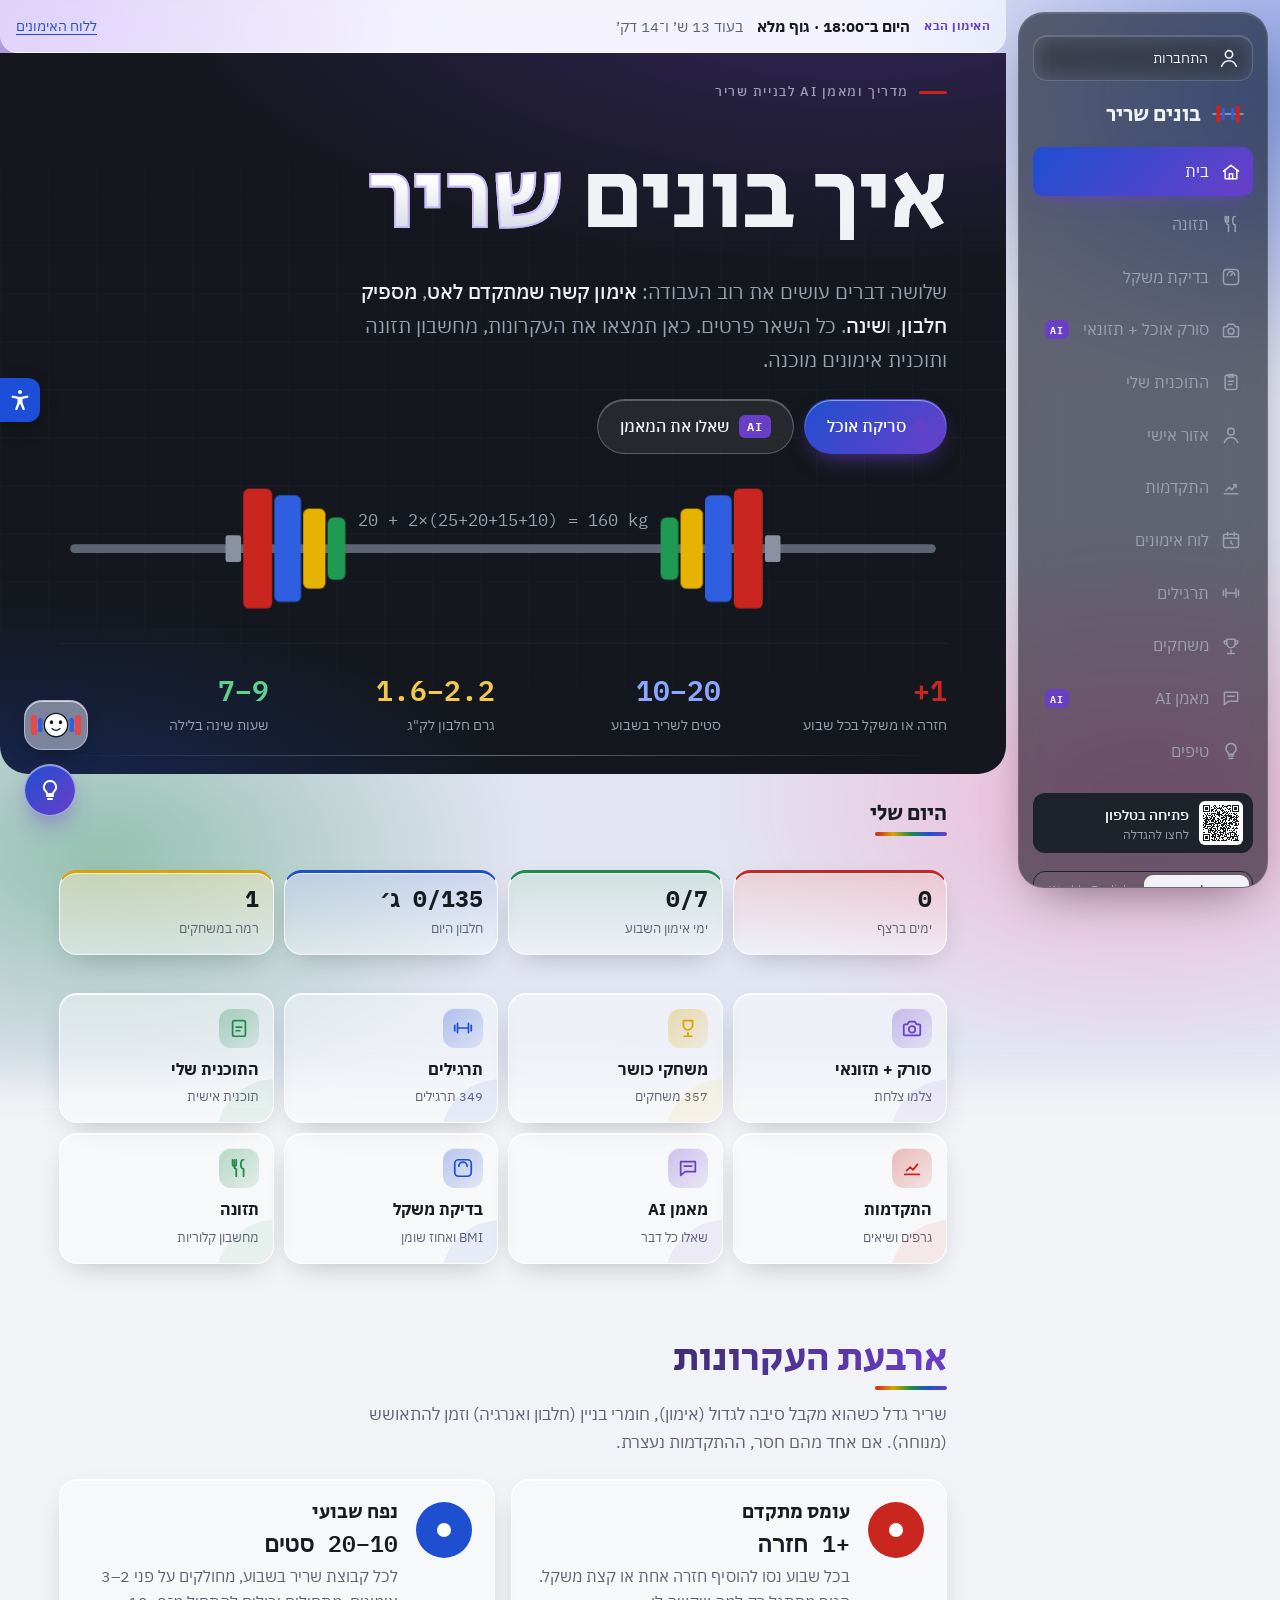
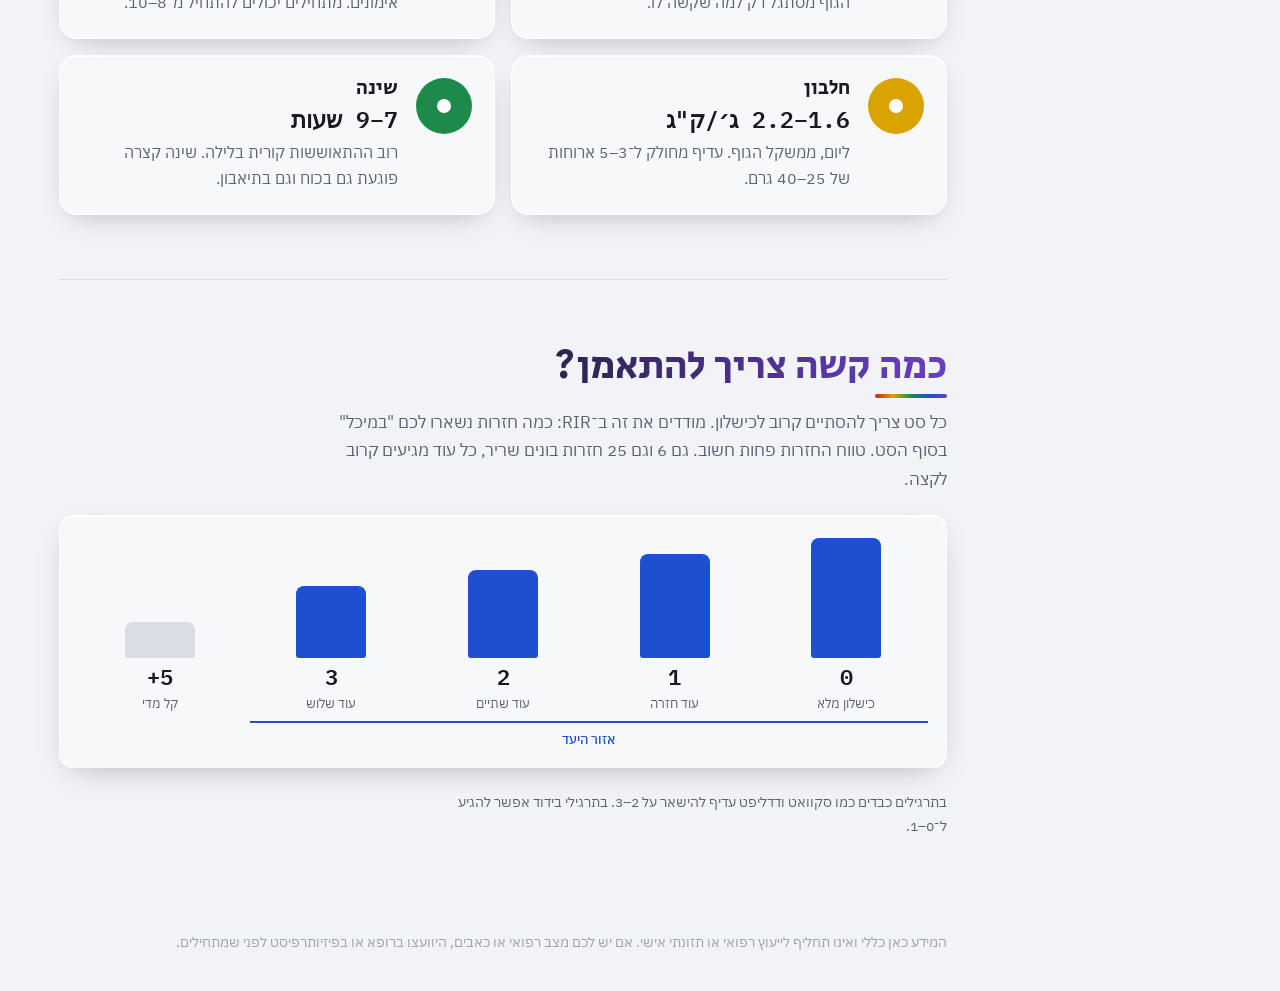
==== commit de365f81: "Login: continue with Google (Apple appears once it is enabled) Co-Authored-By: Claude Opus 5.5 <nore" ====
--- a/muscle/index.html
+++ b/muscle/index.html
@@ -358,6 +358,12 @@
 .acmodal-in .qrx { position: absolute; top: 12px; inset-inline-end: 12px; }
 .acmodal-in h3 { font-size: 1.35rem; padding-inline-end: 36px; }
 .ac-sub { color: var(--muted); font-size: .92rem; }
+.ac-oauth { display: grid; gap: 8px; }
+.ac-prov { font: inherit; font-size: .98rem; font-weight: 600; display: flex; align-items: center; justify-content: center; gap: 10px; padding: 11px 14px; border-radius: 14px; border: 1px solid var(--line); background: #fff; color: #1f1f1f; cursor: pointer; }
+.ac-prov:hover { box-shadow: 0 4px 14px rgba(0,0,0,.12); }
+.ac-prov.apple { background: #000; color: #fff; border-color: #000; }
+.ac-or { display: flex; align-items: center; gap: 10px; color: var(--muted); font-size: .85rem; margin-top: 4px; }
+.ac-or::before, .ac-or::after { content: ""; flex: 1; height: 1px; background: var(--line); }
 .ac-tabs { display: grid; grid-template-columns: 1fr 1fr; gap: 4px; padding: 4px; border-radius: 14px; background: color-mix(in srgb, var(--ink) 7%, transparent); }
 .ac-tabs button { font: inherit; font-size: .92rem; border: 0; border-radius: 10px; padding: 8px; background: transparent; color: var(--muted); cursor: pointer; }
 .ac-tabs button[aria-selected="true"] { background: var(--surface); color: var(--ink); box-shadow: 0 2px 8px rgba(0,0,0,.12); font-weight: 600; }
@@ -1213,6 +1219,7 @@
     <div class="acmodal-in" role="dialog" aria-modal="true" aria-labelledby="ac-h">
       <button type="button" class="qrx" id="ac-x" data-ta="fcClose">×</button>
       <h3 id="ac-h"></h3>
+      <div class="ac-oauth" id="ac-oauth" hidden><button type="button" class="ac-prov" data-prov="google" hidden><svg width="18" height="18" viewBox="0 0 48 48" aria-hidden="true"><path fill="#FFC107" d="M43.6 20.5H42V20H24v8h11.3C33.7 32.7 29.2 36 24 36c-6.6 0-12-5.4-12-12s5.4-12 12-12c3.1 0 5.9 1.2 8 3.1l5.7-5.7C34.6 6.1 29.6 4 24 4 12.9 4 4 12.9 4 24s8.9 20 20 20 20-8.9 20-20c0-1.3-.1-2.4-.4-3.5z"/><path fill="#FF3D00" d="M6.3 14.7l6.6 4.8C14.7 15.1 19 12 24 12c3.1 0 5.9 1.2 8 3.1l5.7-5.7C34.6 6.1 29.6 4 24 4 16.3 4 9.7 8.3 6.3 14.7z"/><path fill="#4CAF50" d="M24 44c5.2 0 9.9-2 13.4-5.2l-6.2-5.2C29.2 35.1 26.7 36 24 36c-5.2 0-9.6-3.3-11.3-8l-6.5 5C9.5 39.6 16.2 44 24 44z"/><path fill="#1976D2" d="M43.6 20.5H42V20H24v8h11.3c-.8 2.2-2.2 4.2-4.1 5.6l6.2 5.2C37 39.2 44 34 44 24c0-1.3-.1-2.4-.4-3.5z"/></svg><span data-t="acGoogle"></span></button><button type="button" class="ac-prov apple" data-prov="apple" hidden><svg width="18" height="18" viewBox="0 0 24 24" fill="currentColor" aria-hidden="true"><path d="M16.4 12.6c0-2.6 2.1-3.8 2.2-3.9-1.2-1.8-3.1-2-3.7-2-1.6-.2-3.1.9-3.9.9-.8 0-2-.9-3.3-.9-1.7 0-3.3 1-4.2 2.5-1.8 3.1-.5 7.7 1.3 10.2.9 1.2 1.9 2.6 3.2 2.6 1.3-.1 1.8-.8 3.3-.8 1.6 0 2 .8 3.3.8 1.4 0 2.3-1.3 3.1-2.5 1-1.4 1.4-2.8 1.4-2.9-.1 0-2.7-1-2.7-4zM13.9 5c.7-.8 1.2-2 1-3.1-1 0-2.2.7-2.9 1.5-.6.7-1.2 1.9-1 3 1.1.1 2.2-.6 2.9-1.4z"/></svg><span data-t="acApple"></span></button><div class="ac-or"><span data-t="acOr"></span></div></div>
       <div class="ac-tabs" role="tablist"><button type="button" role="tab" data-actab="in" data-t="acLogin"></button><button type="button" role="tab" data-actab="up" data-t="acSignup"></button></div>
       <form id="ac-f" class="ac-f" novalidate>
         <label class="ac-name"><span data-t="acName"></span><input type="text" id="ac-name" autocomplete="name" maxlength="60"></label>
@@ -1940,7 +1947,7 @@
       wTeen: "מתחת לגיל 18 מעריכים משקל לפי עקומות גדילה, ולכן התוצאה כאן היא רק הכוונה כללית.",
       wNote: "BMI הוא מדד מהיר לאוכלוסייה, לא אבחנה. אצל מי שמתאמן הרבה הוא עלול להראות עודף משקל בגלל שריר. יחס מותן־גובה מתחת ל־0.5 נחשב תקין.",
       wSync: "העברה למחשבון התזונה", wSynced: "הועבר ✓",
-      brand: "בונים שריר", ngH: "תזונה נכונה לבניית שריר", ngIntro: "האימון שובר את השריר – האוכל והשינה בונים אותו מחדש, גדול וחזק יותר. אלה הכללים החשובים, בפשטות.", ngPH: "חלבון – אבן הבניין", ngPP: "1.6–2.2 ג׳ לכל ק״ג משקל ביום, מחולק ל־3–5 ארוחות של 20–40 ג׳. מקורות: ביצים, עוף, דגים, טונה, קוטג׳, יוגורט, גבינות, קטניות וטופו.", ngKH: "קלוריות – כמה בסך הכול", ngKP: "לבניית שריר: 200–400 קלוריות מעל התחזוקה. לירידה בשומן: 300–500 מתחת, עם חלבון גבוה. את המספר המדויק שלך מחשבים במחשבון התזונה.", ngCH: "פחמימות – הדלק", ngCP: "נותנות כוח לאימון ועוזרות להתאושש. אורז, לחם מלא, פסטה, שיבולת שועל, תפוחי אדמה ופירות. לא צריך לפחד מהן.", ngFH: "שומנים טובים", ngFP: "חשובים להורמונים ולבריאות: שמן זית, טחינה, אגוזים, אבוקדו וביצים. בערך רבע מהקלוריות ביום.", ngTH: "מתי לאכול", ngTP: "שעה–שעתיים לפני אימון: פחמימה וקצת חלבון. אחרי אימון, תוך שעה–שעתיים: ארוחה עם 20–40 ג׳ חלבון. ובשאר היום – ארוחות קבועות.", ngWH: "מים", ngWP: "בערך 30–35 מ״ל לכל ק״ג משקל ביום, ויותר בימי אימון וחום. שתן בהיר = שותים מספיק.", ngSH: "שינה", ngSP: "השריר גדל בזמן השינה. 8–10 שעות בגיל ההתבגרות, 7–9 אצל מבוגרים.", ngYH: "בגיל ההתבגרות", ngYP: "אוכל אמיתי ומגוון במקום תוספים. בלי דיאטות קיצוניות, בלי משקאות אנרגיה ובלי סטרואידים. מגדלים גם גוף, לא רק שריר.", ngDayH: "דוגמה ליום אוכל (בערך 130 ג׳ חלבון)", ngD1: "בוקר: 3 ביצים, 2 פרוסות לחם מלא, ירקות – כ־25 ג׳ חלבון", ngD2: "נשנוש: יוגורט חלבון ובננה – כ־20 ג׳", ngD3: "צהריים: 150 ג׳ חזה עוף, אורז וסלט – כ־45 ג׳", ngD4: "אחרי אימון: כוס חלב וכריך טונה – כ־30 ג׳", ngD5: "ערב: קוטג׳, ביצה וירקות – כ־25 ג׳", ngDaySum: "מתאימים את הכמויות לקלוריות שלך מהמחשבון.", ngFoodH: "מאכלים מומלצים", ngF1: "🥚 ביצים", ngF2: "🍗 עוף והודו", ngF3: "🐟 טונה ודגים", ngF4: "🥛 קוטג׳, יוגורט וחלב", ngF5: "🫘 עדשים, חומוס ושעועית", ngF6: "🍚 אורז, שיבולת שועל ותפוחי אדמה", ngMisH: "טעויות נפוצות", ngM1: "לא אוכלים מספיק – בלי מספיק קלוריות אין מאיפה לבנות", ngM2: "חלבון רק בערב במקום לאורך היום", ngM3: "מדלגים על ארוחת בוקר ונשברים בערב", ngM4: "סומכים על תוספים במקום על אוכל", ngToCalc: "לחשב את הקלוריות שלי", ngToBot: "לשאול את בוט התזונה", v_nutri: "בוט תזונה", nbH: "בוט תזונה", nbIntro: "שאלו על כל מאכל, ספרו מה אכלתם והבוט ירשום ביומן, או בקשו רעיון לארוחה לפי מה שנשאר לכם היום.", nbName: "התזונאי שלך", nbPh: "למשל: אכלתי 2 ביצים ו־100 גרם עוף", nbSend: "שליחה", nbHi: "היי! אני בוט התזונה 🥗 אפשר לשאול \"כמה חלבון יש בבננה\", לכתוב \"אכלתי 2 ביצים\" ואני ארשום ביומן, או לשאול \"מה לאכול עכשיו?\".", nbQ1: "כמה נשאר לי היום?", nbQ2: "מה לאכול עכשיו?", nbQ3: "כמה חלבון יש בביצה?", nbQ4: "מה אכלתי היום?", nbFacts: "ב־{g} ג׳ {n}: {k} קלוריות, {p} ג׳ חלבון, {c} ג׳ פחמימות, {f} ג׳ שומן.", nbPer100: "(ב־100 ג׳: {k} קלוריות, {p} ג׳ חלבון.)", nbLogged: "רשמתי ביומן ✓ {x}: {k} קלוריות ו־{p} ג׳ חלבון.", nbLeft: "נשארו לך היום: {k} קלוריות, {p} ג׳ חלבון, {c} ג׳ פחמימות ו־{f} ג׳ שומן.", nbNoTarget: "היום אכלת {k} קלוריות ו־{p} ג׳ חלבון. כדי שאדע כמה נשאר, מלאו את מחשבון התזונה.", nbIdea: "רעיון לארוחה: {a} עם {b} – בערך {k} קלוריות ו־{p} ג׳ חלבון. רוצה שארשום? כתבו \"כן\".", nbNoFood: "לא מצאתי את {x} בטבלת המאכלים שלי. נסו מילה אחרת, למשל \"עוף\" או \"אורז\".", nbMissed: "לא מצאתי: {x}.", nbNothing: "עוד לא רשמת כלום היום. כתבו למשל \"אכלתי 2 ביצים ופרוסת לחם\".", nbSummary: "היום רשמת {n} ארוחות: {x}. סך הכול {k} קלוריות ו־{p} ג׳ חלבון.", nbDunno: "את זה אני לא יודע. אפשר לשאול על מאכל מסוים, לכתוב מה אכלתם, או לבקש רעיון לארוחה.", nbDay: "היום: {a}/{b} ג׳ חלבון · {c}/{d} קלוריות", nbDayNo: "מלאו את מחשבון התזונה כדי לקבל יעדים", vcFace: "📷 לשים את הפנים שלי על המאמן", vcFaceX: "הסרת התמונה", vcFaceP: "התמונה נשמרת רק במכשיר הזה ולא עולה לאתר.", vcHint: "👋 אני המאמן הקולי. אשרו מיקרופון פעם אחת, ומאז פשוט תגידו \"היי מאמן\" בכל עמוד.", vcFab: "המאמן הקולי: לחצו כדי להפעיל או לכבות את \"היי מאמן\"", vcCoach: "המאמן", vcYou: "אמרת", vcTalking: "מדבר…", vcHeard: "שומע: {s}", vcHello: "היי! אני מקשיב. מעכשיו אפשר להגיד היי מאמן בכל עמוד באתר.", vcSugWhat: "בטח. מה לכתוב בהצעה?", vcSugSent: "שלחתי את ההצעה. תודה!", vcSugShort: "ההצעה קצרה מדי, נסו שוב עם כמה מילים.", vcHow: "{n}: {s} מומלץ {r}. פתחתי לך את התרגיל בספרייה עם סרטון.", vcTime: "השעה {t}.", vcGoogle: "פתחתי חיפוש בגוגל: {q}", vcWiki: "לפי ויקיפדיה: {t}", vcDunno: "את זה אני עוד לא יודע. אפשר להגיד לי \"חפש בגוגל\" ואחר כך מה לחפש, או לשאול את הגרסה המלאה ב־Claude.", vcTalk: "לדבר עם המאמן", vcWake: "להאזין ל\"היי מאמן\"", vcWakeP: "המאמן תמיד מקשיב כשהאתר פתוח: אומרים \"היי מאמן\" בכל עמוד, והוא שואל במה לעזור. לחיצה על המשקולת בפינה עוצרת אותו לביקור הזה.", vcPaused: "עצרתי את ההקשבה לביקור הזה. לחצו על המשקולת כדי שאחזור להקשיב.", vcStop: "כיבוי האזנה", vcSayWake: "אמרו \"היי מאמן\"", vcListening: "מקשיב…", vcThinking: "חושב…", vcYes: "כן? במה אפשר לעזור?", vcOpened: "פותח {p}", vcGame: "מתחילים: {g}. היכנסו לתנוחה", vcPro: "אכלת היום {a} גרם חלבון מתוך {b}. נשארו {c} גרם.", vcKcal: "אכלת היום {a} קלוריות מתוך {b}.", vcNoTarget: "עוד לא מילאת את מחשבון התזונה, אז אין לי יעד.", vcNoNext: "אין אימון מתוכנן בלוח האימונים.", vcStreak: "יש לך {n} ימים ברצף. כל הכבוד!", vcBye: "בכיף. אם תצטרכו אותי, תגידו היי מאמן.", vcErr: "משהו לא עבד, נסו שוב.", vcDenied: "המיקרופון חסום. אשרו מיקרופון בהגדרות הדפדפן ונסו שוב.", acLogin: "התחברות", acSignup: "הרשמה", acLoginH: "התחברות לחשבון", acSignupH: "יצירת חשבון חדש", acName: "שם", acEmail: "מייל", acPass: "סיסמה (לפחות 6 תווים)", acForgot: "שכחתי סיסמה", acShowPw: "הצג סיסמה", acHidePw: "הסתר סיסמה", acWait: "רגע…", acCheckMail: "נשלח אליך מייל אישור. פתחו אותו ולחצו על הקישור כדי להשלים את ההרשמה.", acErrLogin: "המייל או הסיסמה לא נכונים.", acErrExists: "המייל הזה כבר רשום. נסו להתחבר.", acErrPass: "הסיסמה צריכה לפחות 6 תווים.", acErrEmail: "כתבו כתובת מייל תקינה.", acErrConfirm: "צריך קודם לאשר את המייל: פתחו את המייל ששלחנו ולחצו על הקישור.", acErrRate: "כבר שלחנו לך מייל אישור. בדקו את תיבת המייל (גם בספאם/קידומי מכירות) ולחצו על הקישור. אפשר לבקש שוב בעוד דקה.", acErrNet: "משהו לא עבד. בדקו חיבור לאינטרנט ונסו שוב.", acResetSent: "שלחנו מייל עם קישור לסיסמה חדשה.", v_me: "אזור אישי", meH: "האזור האישי שלי", meOutP: "הירשמו או התחברו כדי לשמור את ההתקדמות, השיאים והמכשירים שלכם בחשבון, ולראות אותם בכל מכשיר.", meOutP2: "עוד אין לך חשבון? ההרשמה לוקחת חצי דקה.", meInP: "הפרטים, המטרות וההתקדמות שלך, שמורים בחשבון ומסונכרנים בין הטלפון למחשב.", meHi: "שלום, {n}!", meSynced: "ההתקדמות, השיאים והמכשירים שלך שמורים בחשבון", meWorkouts: "אימונים בסך הכול", meRecs: "משחקים עם שיא", meProfH: "הפרטים שלי", meGoal: "המטרה שלי", meGoal_muscle: "לבנות שריר", meGoal_fat: "לרדת באחוזי שומן", meGoal_strength: "להתחזק", meGoal_fit: "כושר ובריאות", meHeight: "גובה (ס״מ)", meWeight: "משקל (ק״ג)", meAge: "גיל", meSex: "מין", meSexM: "זכר", meSexF: "נקבה", meSave: "שמור", meSaved: "נשמר ✓", meQuick: "קיצורי דרך", mePassH: "שינוי סיסמה", mePassSave: "עדכן סיסמה", mePassOk: "הסיסמה עודכנה ✓", meLogout: "התנתקות", sugH: "הצעות לאתר", sugP: "יש לך רעיון לשיפור, משהו שחסר או משהו שלא עובד? כתבו כאן, וההצעה תגיע לבעלי האתר.", sugPh: "מה היית רוצה שיהיה באתר?", sugSend: "שליחה", sugThanks: "תודה! ההצעה נשלחה ✓", sugBadCode: "הקוד לא נכון.", sugCodeHere: "קוד מנהל מכניסים באזור האישי (אחרי התחברות), בכפתור \"כניסת מנהל\". המספר לא נשלח.", onNow: "באתר עכשיו", ownToday: "מכשירים היום", ownUsers: "משתמשים רשומים", ownSug: "הצעות", ownH: "ניהול האתר", ownGate: "כניסת מנהל", ownCode: "קוד מנהל", ownEnter: "כניסה", ownNotOwner: "לחשבון הזה אין הרשאת מנהל.", ownDel: "מחיקה", ownDelSure: "למחוק? לחצו שוב", ownDelAll: "מחיקת הכול", ownDelAllSure: "למחוק את כל ההצעות? לחצו שוב", sugListH: "ההצעות שנשלחו ({n})", sugNone: "עוד אין הצעות.", v_progress: "התקדמות", tdH: "היום שלך", tdStreak: "ימים ברצף", tdWeek: "ימי אימון השבוע", tdPro: "חלבון היום", tdLvl: "רמה במשחקים", gr: "ג׳", qtScan: "סורק + תזונאי", qtScanS: "צלמו צלחת", qtGames: "משחקי כושר", qtGamesS: "357 משחקים", qtLib: "תרגילים", qtLibS: "349 תרגילים", qtPlan: "התוכנית שלי", qtPlanS: "תוכנית אישית", qtProg: "התקדמות", qtProgS: "גרפים ושיאים", qtCoach: "מאמן AI", qtCoachS: "שאלו כל דבר", qtWeight: "בדיקת משקל", qtWeightS: "BMI ואחוז שומן", qtFood: "תזונה", qtFoodS: "מחשבון קלוריות", pgH: "ההתקדמות שלי", pgIntro: "כל משחק שמסיימים נרשם כאן אוטומטית. אפשר גם לסמן אימון ולשמור משקל. הנתונים נשמרים במכשיר הזה.", pgActH: "ימי אימון – 4 שבועות אחרונים", pgDone: "סיימתי אימון היום ✓", pgWH: "משקל לאורך זמן", pgWPh: "המשקל היום (ק״ג)", pgWSave: "שמור", pgRecH: "השיאים שלי", pgLogH: "אימונים אחרונים", pgReps: "חזרות השבוע", pgWLast: "משקל אחרון", pgW0: "עוד לא נשמר משקל. כתבו את המשקל של היום ולחצו שמור.", pgW1: "שמרו משקל גם בימים הבאים כדי לראות גרף.", pgRec0: "שחקו משחק כושר כדי לקבוע שיא.", pgLog0: "עוד אין אימונים. שחקו משחק או לחצו \"סיימתי אימון היום\".", pgManual: "אימון", v_home: "בית", v_food: "תזונה", v_scan: "סורק אוכל + תזונאי", v_plan: "התוכנית שלי", v_library: "תרגילים", v_coach: "מאמן AI", v_tips: "טיפים",
+      brand: "בונים שריר", ngH: "תזונה נכונה לבניית שריר", ngIntro: "האימון שובר את השריר – האוכל והשינה בונים אותו מחדש, גדול וחזק יותר. אלה הכללים החשובים, בפשטות.", ngPH: "חלבון – אבן הבניין", ngPP: "1.6–2.2 ג׳ לכל ק״ג משקל ביום, מחולק ל־3–5 ארוחות של 20–40 ג׳. מקורות: ביצים, עוף, דגים, טונה, קוטג׳, יוגורט, גבינות, קטניות וטופו.", ngKH: "קלוריות – כמה בסך הכול", ngKP: "לבניית שריר: 200–400 קלוריות מעל התחזוקה. לירידה בשומן: 300–500 מתחת, עם חלבון גבוה. את המספר המדויק שלך מחשבים במחשבון התזונה.", ngCH: "פחמימות – הדלק", ngCP: "נותנות כוח לאימון ועוזרות להתאושש. אורז, לחם מלא, פסטה, שיבולת שועל, תפוחי אדמה ופירות. לא צריך לפחד מהן.", ngFH: "שומנים טובים", ngFP: "חשובים להורמונים ולבריאות: שמן זית, טחינה, אגוזים, אבוקדו וביצים. בערך רבע מהקלוריות ביום.", ngTH: "מתי לאכול", ngTP: "שעה–שעתיים לפני אימון: פחמימה וקצת חלבון. אחרי אימון, תוך שעה–שעתיים: ארוחה עם 20–40 ג׳ חלבון. ובשאר היום – ארוחות קבועות.", ngWH: "מים", ngWP: "בערך 30–35 מ״ל לכל ק״ג משקל ביום, ויותר בימי אימון וחום. שתן בהיר = שותים מספיק.", ngSH: "שינה", ngSP: "השריר גדל בזמן השינה. 8–10 שעות בגיל ההתבגרות, 7–9 אצל מבוגרים.", ngYH: "בגיל ההתבגרות", ngYP: "אוכל אמיתי ומגוון במקום תוספים. בלי דיאטות קיצוניות, בלי משקאות אנרגיה ובלי סטרואידים. מגדלים גם גוף, לא רק שריר.", ngDayH: "דוגמה ליום אוכל (בערך 130 ג׳ חלבון)", ngD1: "בוקר: 3 ביצים, 2 פרוסות לחם מלא, ירקות – כ־25 ג׳ חלבון", ngD2: "נשנוש: יוגורט חלבון ובננה – כ־20 ג׳", ngD3: "צהריים: 150 ג׳ חזה עוף, אורז וסלט – כ־45 ג׳", ngD4: "אחרי אימון: כוס חלב וכריך טונה – כ־30 ג׳", ngD5: "ערב: קוטג׳, ביצה וירקות – כ־25 ג׳", ngDaySum: "מתאימים את הכמויות לקלוריות שלך מהמחשבון.", ngFoodH: "מאכלים מומלצים", ngF1: "🥚 ביצים", ngF2: "🍗 עוף והודו", ngF3: "🐟 טונה ודגים", ngF4: "🥛 קוטג׳, יוגורט וחלב", ngF5: "🫘 עדשים, חומוס ושעועית", ngF6: "🍚 אורז, שיבולת שועל ותפוחי אדמה", ngMisH: "טעויות נפוצות", ngM1: "לא אוכלים מספיק – בלי מספיק קלוריות אין מאיפה לבנות", ngM2: "חלבון רק בערב במקום לאורך היום", ngM3: "מדלגים על ארוחת בוקר ונשברים בערב", ngM4: "סומכים על תוספים במקום על אוכל", ngToCalc: "לחשב את הקלוריות שלי", ngToBot: "לשאול את בוט התזונה", v_nutri: "בוט תזונה", nbH: "בוט תזונה", nbIntro: "שאלו על כל מאכל, ספרו מה אכלתם והבוט ירשום ביומן, או בקשו רעיון לארוחה לפי מה שנשאר לכם היום.", nbName: "התזונאי שלך", nbPh: "למשל: אכלתי 2 ביצים ו־100 גרם עוף", nbSend: "שליחה", nbHi: "היי! אני בוט התזונה 🥗 אפשר לשאול \"כמה חלבון יש בבננה\", לכתוב \"אכלתי 2 ביצים\" ואני ארשום ביומן, או לשאול \"מה לאכול עכשיו?\".", nbQ1: "כמה נשאר לי היום?", nbQ2: "מה לאכול עכשיו?", nbQ3: "כמה חלבון יש בביצה?", nbQ4: "מה אכלתי היום?", nbFacts: "ב־{g} ג׳ {n}: {k} קלוריות, {p} ג׳ חלבון, {c} ג׳ פחמימות, {f} ג׳ שומן.", nbPer100: "(ב־100 ג׳: {k} קלוריות, {p} ג׳ חלבון.)", nbLogged: "רשמתי ביומן ✓ {x}: {k} קלוריות ו־{p} ג׳ חלבון.", nbLeft: "נשארו לך היום: {k} קלוריות, {p} ג׳ חלבון, {c} ג׳ פחמימות ו־{f} ג׳ שומן.", nbNoTarget: "היום אכלת {k} קלוריות ו־{p} ג׳ חלבון. כדי שאדע כמה נשאר, מלאו את מחשבון התזונה.", nbIdea: "רעיון לארוחה: {a} עם {b} – בערך {k} קלוריות ו־{p} ג׳ חלבון. רוצה שארשום? כתבו \"כן\".", nbNoFood: "לא מצאתי את {x} בטבלת המאכלים שלי. נסו מילה אחרת, למשל \"עוף\" או \"אורז\".", nbMissed: "לא מצאתי: {x}.", nbNothing: "עוד לא רשמת כלום היום. כתבו למשל \"אכלתי 2 ביצים ופרוסת לחם\".", nbSummary: "היום רשמת {n} ארוחות: {x}. סך הכול {k} קלוריות ו־{p} ג׳ חלבון.", nbDunno: "את זה אני לא יודע. אפשר לשאול על מאכל מסוים, לכתוב מה אכלתם, או לבקש רעיון לארוחה.", nbDay: "היום: {a}/{b} ג׳ חלבון · {c}/{d} קלוריות", nbDayNo: "מלאו את מחשבון התזונה כדי לקבל יעדים", vcFace: "📷 לשים את הפנים שלי על המאמן", vcFaceX: "הסרת התמונה", vcFaceP: "התמונה נשמרת רק במכשיר הזה ולא עולה לאתר.", vcHint: "👋 אני המאמן הקולי. אשרו מיקרופון פעם אחת, ומאז פשוט תגידו \"היי מאמן\" בכל עמוד.", vcFab: "המאמן הקולי: לחצו כדי להפעיל או לכבות את \"היי מאמן\"", vcCoach: "המאמן", vcYou: "אמרת", vcTalking: "מדבר…", vcHeard: "שומע: {s}", vcHello: "היי! אני מקשיב. מעכשיו אפשר להגיד היי מאמן בכל עמוד באתר.", vcSugWhat: "בטח. מה לכתוב בהצעה?", vcSugSent: "שלחתי את ההצעה. תודה!", vcSugShort: "ההצעה קצרה מדי, נסו שוב עם כמה מילים.", vcHow: "{n}: {s} מומלץ {r}. פתחתי לך את התרגיל בספרייה עם סרטון.", vcTime: "השעה {t}.", vcGoogle: "פתחתי חיפוש בגוגל: {q}", vcWiki: "לפי ויקיפדיה: {t}", vcDunno: "את זה אני עוד לא יודע. אפשר להגיד לי \"חפש בגוגל\" ואחר כך מה לחפש, או לשאול את הגרסה המלאה ב־Claude.", vcTalk: "לדבר עם המאמן", vcWake: "להאזין ל\"היי מאמן\"", vcWakeP: "המאמן תמיד מקשיב כשהאתר פתוח: אומרים \"היי מאמן\" בכל עמוד, והוא שואל במה לעזור. לחיצה על המשקולת בפינה עוצרת אותו לביקור הזה.", vcPaused: "עצרתי את ההקשבה לביקור הזה. לחצו על המשקולת כדי שאחזור להקשיב.", vcStop: "כיבוי האזנה", vcSayWake: "אמרו \"היי מאמן\"", vcListening: "מקשיב…", vcThinking: "חושב…", vcYes: "כן? במה אפשר לעזור?", vcOpened: "פותח {p}", vcGame: "מתחילים: {g}. היכנסו לתנוחה", vcPro: "אכלת היום {a} גרם חלבון מתוך {b}. נשארו {c} גרם.", vcKcal: "אכלת היום {a} קלוריות מתוך {b}.", vcNoTarget: "עוד לא מילאת את מחשבון התזונה, אז אין לי יעד.", vcNoNext: "אין אימון מתוכנן בלוח האימונים.", vcStreak: "יש לך {n} ימים ברצף. כל הכבוד!", vcBye: "בכיף. אם תצטרכו אותי, תגידו היי מאמן.", vcErr: "משהו לא עבד, נסו שוב.", vcDenied: "המיקרופון חסום. אשרו מיקרופון בהגדרות הדפדפן ונסו שוב.", acLogin: "התחברות", acGoogle: "המשך עם Google", acApple: "המשך עם Apple", acOr: "או עם מייל", acSignup: "הרשמה", acLoginH: "התחברות לחשבון", acSignupH: "יצירת חשבון חדש", acName: "שם", acEmail: "מייל", acPass: "סיסמה (לפחות 6 תווים)", acForgot: "שכחתי סיסמה", acShowPw: "הצג סיסמה", acHidePw: "הסתר סיסמה", acWait: "רגע…", acCheckMail: "נשלח אליך מייל אישור. פתחו אותו ולחצו על הקישור כדי להשלים את ההרשמה.", acErrLogin: "המייל או הסיסמה לא נכונים.", acErrExists: "המייל הזה כבר רשום. נסו להתחבר.", acErrPass: "הסיסמה צריכה לפחות 6 תווים.", acErrEmail: "כתבו כתובת מייל תקינה.", acErrConfirm: "צריך קודם לאשר את המייל: פתחו את המייל ששלחנו ולחצו על הקישור.", acErrRate: "כבר שלחנו לך מייל אישור. בדקו את תיבת המייל (גם בספאם/קידומי מכירות) ולחצו על הקישור. אפשר לבקש שוב בעוד דקה.", acErrNet: "משהו לא עבד. בדקו חיבור לאינטרנט ונסו שוב.", acResetSent: "שלחנו מייל עם קישור לסיסמה חדשה.", v_me: "אזור אישי", meH: "האזור האישי שלי", meOutP: "הירשמו או התחברו כדי לשמור את ההתקדמות, השיאים והמכשירים שלכם בחשבון, ולראות אותם בכל מכשיר.", meOutP2: "עוד אין לך חשבון? ההרשמה לוקחת חצי דקה.", meInP: "הפרטים, המטרות וההתקדמות שלך, שמורים בחשבון ומסונכרנים בין הטלפון למחשב.", meHi: "שלום, {n}!", meSynced: "ההתקדמות, השיאים והמכשירים שלך שמורים בחשבון", meWorkouts: "אימונים בסך הכול", meRecs: "משחקים עם שיא", meProfH: "הפרטים שלי", meGoal: "המטרה שלי", meGoal_muscle: "לבנות שריר", meGoal_fat: "לרדת באחוזי שומן", meGoal_strength: "להתחזק", meGoal_fit: "כושר ובריאות", meHeight: "גובה (ס״מ)", meWeight: "משקל (ק״ג)", meAge: "גיל", meSex: "מין", meSexM: "זכר", meSexF: "נקבה", meSave: "שמור", meSaved: "נשמר ✓", meQuick: "קיצורי דרך", mePassH: "שינוי סיסמה", mePassSave: "עדכן סיסמה", mePassOk: "הסיסמה עודכנה ✓", meLogout: "התנתקות", sugH: "הצעות לאתר", sugP: "יש לך רעיון לשיפור, משהו שחסר או משהו שלא עובד? כתבו כאן, וההצעה תגיע לבעלי האתר.", sugPh: "מה היית רוצה שיהיה באתר?", sugSend: "שליחה", sugThanks: "תודה! ההצעה נשלחה ✓", sugBadCode: "הקוד לא נכון.", sugCodeHere: "קוד מנהל מכניסים באזור האישי (אחרי התחברות), בכפתור \"כניסת מנהל\". המספר לא נשלח.", onNow: "באתר עכשיו", ownToday: "מכשירים היום", ownUsers: "משתמשים רשומים", ownSug: "הצעות", ownH: "ניהול האתר", ownGate: "כניסת מנהל", ownCode: "קוד מנהל", ownEnter: "כניסה", ownNotOwner: "לחשבון הזה אין הרשאת מנהל.", ownDel: "מחיקה", ownDelSure: "למחוק? לחצו שוב", ownDelAll: "מחיקת הכול", ownDelAllSure: "למחוק את כל ההצעות? לחצו שוב", sugListH: "ההצעות שנשלחו ({n})", sugNone: "עוד אין הצעות.", v_progress: "התקדמות", tdH: "היום שלך", tdStreak: "ימים ברצף", tdWeek: "ימי אימון השבוע", tdPro: "חלבון היום", tdLvl: "רמה במשחקים", gr: "ג׳", qtScan: "סורק + תזונאי", qtScanS: "צלמו צלחת", qtGames: "משחקי כושר", qtGamesS: "357 משחקים", qtLib: "תרגילים", qtLibS: "349 תרגילים", qtPlan: "התוכנית שלי", qtPlanS: "תוכנית אישית", qtProg: "התקדמות", qtProgS: "גרפים ושיאים", qtCoach: "מאמן AI", qtCoachS: "שאלו כל דבר", qtWeight: "בדיקת משקל", qtWeightS: "BMI ואחוז שומן", qtFood: "תזונה", qtFoodS: "מחשבון קלוריות", pgH: "ההתקדמות שלי", pgIntro: "כל משחק שמסיימים נרשם כאן אוטומטית. אפשר גם לסמן אימון ולשמור משקל. הנתונים נשמרים במכשיר הזה.", pgActH: "ימי אימון – 4 שבועות אחרונים", pgDone: "סיימתי אימון היום ✓", pgWH: "משקל לאורך זמן", pgWPh: "המשקל היום (ק״ג)", pgWSave: "שמור", pgRecH: "השיאים שלי", pgLogH: "אימונים אחרונים", pgReps: "חזרות השבוע", pgWLast: "משקל אחרון", pgW0: "עוד לא נשמר משקל. כתבו את המשקל של היום ולחצו שמור.", pgW1: "שמרו משקל גם בימים הבאים כדי לראות גרף.", pgRec0: "שחקו משחק כושר כדי לקבוע שיא.", pgLog0: "עוד אין אימונים. שחקו משחק או לחצו \"סיימתי אימון היום\".", pgManual: "אימון", v_home: "בית", v_food: "תזונה", v_scan: "סורק אוכל + תזונאי", v_plan: "התוכנית שלי", v_library: "תרגילים", v_coach: "מאמן AI", v_tips: "טיפים",
       mBarcode: "ברקוד", bcDrop: "צלמו את הברקוד מקרוב, ישר ובאור טוב", bcPh: "או הקלידו את מספר הברקוד", bcAria: "מספר ברקוד", bcFind: "חיפוש",
       bcReading: "קורא את הברקוד…", bcNoRead: "לא הצלחתי לקרוא את הברקוד. צלמו שוב מקרוב וישר, או הקלידו את המספר.", bcBad: "מספר הברקוד לא תקין.",
       bcUnknown: "מוצר חדש", bcUnknownSub: "הברקוד הזה עוד לא שמור אצלך. צלמו פעם אחת את טבלת הערכים התזונתיים, והאתר יזכור את המוצר בפעם הבאה.",
@@ -2098,7 +2105,7 @@
       wTeen: "Under 18, weight is assessed with growth charts, so this result is only a rough guide.",
       wNote: "BMI is a quick population measure, not a diagnosis. In people who train a lot it can show overweight because of muscle. A waist-to-height ratio under 0.5 is considered healthy.",
       wSync: "Send to nutrition calculator", wSynced: "Sent ✓",
-      brand: "Build Muscle", ngH: "Nutrition for building muscle", ngIntro: "Training breaks the muscle down – food and sleep rebuild it bigger and stronger. These are the rules that matter, simply.", ngPH: "Protein – the building block", ngPP: "1.6–2.2 g per kg of body weight a day, in 3–5 meals of 20–40 g. Sources: eggs, chicken, fish, tuna, cottage cheese, yogurt, cheese, beans and tofu.", ngKH: "Calories – the total", ngKP: "To build muscle: 200–400 calories above maintenance. To lose fat: 300–500 below, with high protein. Get your exact number in the nutrition calculator.", ngCH: "Carbs – the fuel", ngCP: "They power your training and help recovery. Rice, wholegrain bread, pasta, oats, potatoes and fruit. No need to fear them.", ngFH: "Healthy fats", ngFP: "Important for hormones and health: olive oil, tahini, nuts, avocado and eggs. About a quarter of daily calories.", ngTH: "When to eat", ngTP: "1–2 hours before training: carbs and a little protein. Within 1–2 hours after: a meal with 20–40 g protein. The rest of the day: regular meals.", ngWH: "Water", ngWP: "About 30–35 ml per kg a day, more on training and hot days. Light-coloured urine = drinking enough.", ngSH: "Sleep", ngSP: "Muscle grows while you sleep. 8–10 hours for teens, 7–9 for adults.", ngYH: "For teens", ngYP: "Real, varied food instead of supplements. No extreme diets, no energy drinks, no steroids. You are growing a whole body, not just muscle.", ngDayH: "Example day (about 130 g protein)", ngD1: "Breakfast: 3 eggs, 2 slices wholegrain bread, vegetables – about 25 g protein", ngD2: "Snack: protein yogurt and a banana – about 20 g", ngD3: "Lunch: 150 g chicken breast, rice and salad – about 45 g", ngD4: "After training: a glass of milk and a tuna sandwich – about 30 g", ngD5: "Dinner: cottage cheese, an egg and vegetables – about 25 g", ngDaySum: "Adjust the amounts to your calories from the calculator.", ngFoodH: "Recommended foods", ngF1: "🥚 Eggs", ngF2: "🍗 Chicken and turkey", ngF3: "🐟 Tuna and fish", ngF4: "🥛 Cottage cheese, yogurt and milk", ngF5: "🫘 Lentils, chickpeas and beans", ngF6: "🍚 Rice, oats and potatoes", ngMisH: "Common mistakes", ngM1: "Not eating enough – without enough calories there is nothing to build with", ngM2: "Protein only at dinner instead of through the day", ngM3: "Skipping breakfast and overeating at night", ngM4: "Relying on supplements instead of food", ngToCalc: "Calculate my calories", ngToBot: "Ask the nutrition bot", v_nutri: "Nutrition bot", nbH: "Nutrition bot", nbIntro: "Ask about any food, tell it what you ate and it logs it, or ask for a meal idea that fits what is left today.", nbName: "Your nutritionist", nbPh: "e.g. I ate 2 eggs and 100 g chicken", nbSend: "Send", nbHi: "Hi! I'm the nutrition bot 🥗 Ask \"how much protein is in a banana\", write \"I ate 2 eggs\" and I'll log it, or ask \"what should I eat now?\".", nbQ1: "How much is left today?", nbQ2: "What should I eat now?", nbQ3: "How much protein is in an egg?", nbQ4: "What did I eat today?", nbFacts: "{g} g of {n}: {k} calories, {p} g protein, {c} g carbs, {f} g fat.", nbPer100: "(Per 100 g: {k} calories, {p} g protein.)", nbLogged: "Logged ✓ {x}: {k} calories and {p} g protein.", nbLeft: "Left for today: {k} calories, {p} g protein, {c} g carbs and {f} g fat.", nbNoTarget: "Today you ate {k} calories and {p} g protein. Fill in the nutrition calculator so I know what is left.", nbIdea: "Meal idea: {a} with {b} – about {k} calories and {p} g protein. Want me to log it? Say \"yes\".", nbNoFood: "I couldn't find {x} in my food table. Try another word, like \"chicken\" or \"rice\".", nbMissed: "Not found: {x}.", nbNothing: "Nothing logged yet today. Write for example \"I ate 2 eggs and a slice of bread\".", nbSummary: "Today you logged {n} meals: {x}. Total {k} calories and {p} g protein.", nbDunno: "I don't know that one. Ask about a food, tell me what you ate, or ask for a meal idea.", nbDay: "Today: {a}/{b} g protein · {c}/{d} kcal", nbDayNo: "Fill in the nutrition calculator to get targets", vcFace: "📷 Put my face on the coach", vcFaceX: "Remove photo", vcFaceP: "The photo stays on this device only and is never uploaded.", vcHint: "👋 I'm the voice coach. Allow the microphone once, and from then on just say \"Hey coach\" on any page.", vcFab: "Voice coach: tap to turn \"Hey coach\" on or off", vcCoach: "Coach", vcYou: "You said", vcTalking: "Talking…", vcHeard: "Hearing: {s}", vcHello: "Hi! I'm listening. From now on you can say hey coach on any page.", vcSugWhat: "Sure. What should the suggestion say?", vcSugSent: "Suggestion sent. Thanks!", vcSugShort: "That is too short, try again with a few words.", vcHow: "{n}: {s} Recommended {r}. I opened the exercise in the library with a video.", vcTime: "It is {t}.", vcGoogle: "I opened a Google search: {q}", vcWiki: "According to Wikipedia: {t}", vcDunno: "I don't know that one yet. Say \"search Google\" and what to look for, or ask the full version in Claude.", vcTalk: "Talk to the coach", vcWake: "Listen for \"Hey coach\"", vcWakeP: "The coach always listens while the site is open: say \"Hey coach\" on any page and it asks how to help. Tap the dumbbell in the corner to pause it for this visit.", vcPaused: "Listening paused for this visit. Tap the dumbbell to have me listen again.", vcStop: "Stop listening", vcSayWake: "Say \"Hey coach\"", vcListening: "Listening…", vcThinking: "Thinking…", vcYes: "Yes? What do you need?", vcOpened: "Opening {p}", vcGame: "Starting: {g}. Get into position", vcPro: "You ate {a} grams of protein today out of {b}. {c} grams to go.", vcKcal: "You ate {a} calories today out of {b}.", vcNoTarget: "You haven't filled in the nutrition calculator yet, so I have no target.", vcNoNext: "No workout is planned in your schedule.", vcStreak: "You're on a {n} day streak. Well done!", vcBye: "Anytime. Say hey coach when you need me.", vcErr: "Something went wrong, try again.", vcDenied: "The microphone is blocked. Allow it in the browser settings and try again.", acLogin: "Log in", acSignup: "Sign up", acLoginH: "Log in to your account", acSignupH: "Create a new account", acName: "Name", acEmail: "Email", acPass: "Password (at least 6 characters)", acForgot: "Forgot password", acShowPw: "Show password", acHidePw: "Hide password", acWait: "One moment…", acCheckMail: "We sent you a confirmation email. Open it and tap the link to finish signing up.", acErrLogin: "Wrong email or password.", acErrExists: "This email is already registered. Try logging in.", acErrPass: "The password needs at least 6 characters.", acErrEmail: "Enter a valid email address.", acErrConfirm: "Confirm your email first: open the email we sent and tap the link.", acErrRate: "We already sent you a confirmation email. Check your inbox (and spam) and tap the link. You can ask again in a minute.", acErrNet: "Something went wrong. Check your connection and try again.", acResetSent: "We sent an email with a link to set a new password.", v_me: "My account", meH: "My account", meOutP: "Sign up or log in to keep your progress, records and equipment in your account and see them on every device.", meOutP2: "No account yet? Signing up takes half a minute.", meInP: "Your details, goals and progress, saved in your account and synced between phone and computer.", meHi: "Hi, {n}!", meSynced: "Your progress, records and equipment are saved in your account", meWorkouts: "workouts in total", meRecs: "games with a record", meProfH: "My details", meGoal: "My goal", meGoal_muscle: "Build muscle", meGoal_fat: "Lose body fat", meGoal_strength: "Get stronger", meGoal_fit: "Fitness & health", meHeight: "Height (cm)", meWeight: "Weight (kg)", meAge: "Age", meSex: "Sex", meSexM: "Male", meSexF: "Female", meSave: "Save", meSaved: "Saved ✓", meQuick: "Shortcuts", mePassH: "Change password", mePassSave: "Update password", mePassOk: "Password updated ✓", meLogout: "Log out", sugH: "Suggestions", sugP: "Got an idea, something missing or something broken? Write it here and it goes to the site owners.", sugPh: "What would you like the site to have?", sugSend: "Send", sugThanks: "Thanks! Your suggestion was sent ✓", sugBadCode: "Wrong code.", sugCodeHere: "The admin code goes in your personal area (after logging in), under \"Admin login\". The number was not sent.", onNow: "on the site now", ownToday: "devices today", ownUsers: "registered users", ownSug: "suggestions", ownH: "Site admin", ownGate: "Admin login", ownCode: "Admin code", ownEnter: "Enter", ownNotOwner: "This account has no admin access.", ownDel: "Delete", ownDelSure: "Delete? Tap again", ownDelAll: "Delete all", ownDelAllSure: "Delete every suggestion? Tap again", sugListH: "Suggestions received ({n})", sugNone: "No suggestions yet.", v_progress: "Progress", tdH: "Your day", tdStreak: "day streak", tdWeek: "training days this week", tdPro: "protein today", tdLvl: "games level", gr: "g", qtScan: "Scanner + nutritionist", qtScanS: "Snap your plate", qtGames: "Fitness games", qtGamesS: "357 games", qtLib: "Exercises", qtLibS: "349 exercises", qtPlan: "My plan", qtPlanS: "Personal plan", qtProg: "Progress", qtProgS: "Charts & records", qtCoach: "AI coach", qtCoachS: "Ask anything", qtWeight: "Weight check", qtWeightS: "BMI & body fat", qtFood: "Nutrition", qtFoodS: "Calorie calculator", pgH: "My progress", pgIntro: "Every game you finish is logged here automatically. You can also mark a workout and save your weight. Data stays on this device.", pgActH: "Training days – last 4 weeks", pgDone: "I trained today ✓", pgWH: "Weight over time", pgWPh: "Today's weight (kg)", pgWSave: "Save", pgRecH: "My records", pgLogH: "Recent workouts", pgReps: "reps this week", pgWLast: "latest weight", pgW0: "No weight saved yet. Enter today's weight and tap Save.", pgW1: "Save your weight on other days to see a chart.", pgRec0: "Play a fitness game to set a record.", pgLog0: "No workouts yet. Play a game or tap \"I trained today\".", pgManual: "Workout", v_home: "Home", v_food: "Nutrition", v_scan: "Food scanner + nutritionist", v_plan: "My plan", v_library: "Exercises", v_coach: "AI coach", v_tips: "Tips",
+      brand: "Build Muscle", ngH: "Nutrition for building muscle", ngIntro: "Training breaks the muscle down – food and sleep rebuild it bigger and stronger. These are the rules that matter, simply.", ngPH: "Protein – the building block", ngPP: "1.6–2.2 g per kg of body weight a day, in 3–5 meals of 20–40 g. Sources: eggs, chicken, fish, tuna, cottage cheese, yogurt, cheese, beans and tofu.", ngKH: "Calories – the total", ngKP: "To build muscle: 200–400 calories above maintenance. To lose fat: 300–500 below, with high protein. Get your exact number in the nutrition calculator.", ngCH: "Carbs – the fuel", ngCP: "They power your training and help recovery. Rice, wholegrain bread, pasta, oats, potatoes and fruit. No need to fear them.", ngFH: "Healthy fats", ngFP: "Important for hormones and health: olive oil, tahini, nuts, avocado and eggs. About a quarter of daily calories.", ngTH: "When to eat", ngTP: "1–2 hours before training: carbs and a little protein. Within 1–2 hours after: a meal with 20–40 g protein. The rest of the day: regular meals.", ngWH: "Water", ngWP: "About 30–35 ml per kg a day, more on training and hot days. Light-coloured urine = drinking enough.", ngSH: "Sleep", ngSP: "Muscle grows while you sleep. 8–10 hours for teens, 7–9 for adults.", ngYH: "For teens", ngYP: "Real, varied food instead of supplements. No extreme diets, no energy drinks, no steroids. You are growing a whole body, not just muscle.", ngDayH: "Example day (about 130 g protein)", ngD1: "Breakfast: 3 eggs, 2 slices wholegrain bread, vegetables – about 25 g protein", ngD2: "Snack: protein yogurt and a banana – about 20 g", ngD3: "Lunch: 150 g chicken breast, rice and salad – about 45 g", ngD4: "After training: a glass of milk and a tuna sandwich – about 30 g", ngD5: "Dinner: cottage cheese, an egg and vegetables – about 25 g", ngDaySum: "Adjust the amounts to your calories from the calculator.", ngFoodH: "Recommended foods", ngF1: "🥚 Eggs", ngF2: "🍗 Chicken and turkey", ngF3: "🐟 Tuna and fish", ngF4: "🥛 Cottage cheese, yogurt and milk", ngF5: "🫘 Lentils, chickpeas and beans", ngF6: "🍚 Rice, oats and potatoes", ngMisH: "Common mistakes", ngM1: "Not eating enough – without enough calories there is nothing to build with", ngM2: "Protein only at dinner instead of through the day", ngM3: "Skipping breakfast and overeating at night", ngM4: "Relying on supplements instead of food", ngToCalc: "Calculate my calories", ngToBot: "Ask the nutrition bot", v_nutri: "Nutrition bot", nbH: "Nutrition bot", nbIntro: "Ask about any food, tell it what you ate and it logs it, or ask for a meal idea that fits what is left today.", nbName: "Your nutritionist", nbPh: "e.g. I ate 2 eggs and 100 g chicken", nbSend: "Send", nbHi: "Hi! I'm the nutrition bot 🥗 Ask \"how much protein is in a banana\", write \"I ate 2 eggs\" and I'll log it, or ask \"what should I eat now?\".", nbQ1: "How much is left today?", nbQ2: "What should I eat now?", nbQ3: "How much protein is in an egg?", nbQ4: "What did I eat today?", nbFacts: "{g} g of {n}: {k} calories, {p} g protein, {c} g carbs, {f} g fat.", nbPer100: "(Per 100 g: {k} calories, {p} g protein.)", nbLogged: "Logged ✓ {x}: {k} calories and {p} g protein.", nbLeft: "Left for today: {k} calories, {p} g protein, {c} g carbs and {f} g fat.", nbNoTarget: "Today you ate {k} calories and {p} g protein. Fill in the nutrition calculator so I know what is left.", nbIdea: "Meal idea: {a} with {b} – about {k} calories and {p} g protein. Want me to log it? Say \"yes\".", nbNoFood: "I couldn't find {x} in my food table. Try another word, like \"chicken\" or \"rice\".", nbMissed: "Not found: {x}.", nbNothing: "Nothing logged yet today. Write for example \"I ate 2 eggs and a slice of bread\".", nbSummary: "Today you logged {n} meals: {x}. Total {k} calories and {p} g protein.", nbDunno: "I don't know that one. Ask about a food, tell me what you ate, or ask for a meal idea.", nbDay: "Today: {a}/{b} g protein · {c}/{d} kcal", nbDayNo: "Fill in the nutrition calculator to get targets", vcFace: "📷 Put my face on the coach", vcFaceX: "Remove photo", vcFaceP: "The photo stays on this device only and is never uploaded.", vcHint: "👋 I'm the voice coach. Allow the microphone once, and from then on just say \"Hey coach\" on any page.", vcFab: "Voice coach: tap to turn \"Hey coach\" on or off", vcCoach: "Coach", vcYou: "You said", vcTalking: "Talking…", vcHeard: "Hearing: {s}", vcHello: "Hi! I'm listening. From now on you can say hey coach on any page.", vcSugWhat: "Sure. What should the suggestion say?", vcSugSent: "Suggestion sent. Thanks!", vcSugShort: "That is too short, try again with a few words.", vcHow: "{n}: {s} Recommended {r}. I opened the exercise in the library with a video.", vcTime: "It is {t}.", vcGoogle: "I opened a Google search: {q}", vcWiki: "According to Wikipedia: {t}", vcDunno: "I don't know that one yet. Say \"search Google\" and what to look for, or ask the full version in Claude.", vcTalk: "Talk to the coach", vcWake: "Listen for \"Hey coach\"", vcWakeP: "The coach always listens while the site is open: say \"Hey coach\" on any page and it asks how to help. Tap the dumbbell in the corner to pause it for this visit.", vcPaused: "Listening paused for this visit. Tap the dumbbell to have me listen again.", vcStop: "Stop listening", vcSayWake: "Say \"Hey coach\"", vcListening: "Listening…", vcThinking: "Thinking…", vcYes: "Yes? What do you need?", vcOpened: "Opening {p}", vcGame: "Starting: {g}. Get into position", vcPro: "You ate {a} grams of protein today out of {b}. {c} grams to go.", vcKcal: "You ate {a} calories today out of {b}.", vcNoTarget: "You haven't filled in the nutrition calculator yet, so I have no target.", vcNoNext: "No workout is planned in your schedule.", vcStreak: "You're on a {n} day streak. Well done!", vcBye: "Anytime. Say hey coach when you need me.", vcErr: "Something went wrong, try again.", vcDenied: "The microphone is blocked. Allow it in the browser settings and try again.", acLogin: "Log in", acGoogle: "Continue with Google", acApple: "Continue with Apple", acOr: "or with email", acSignup: "Sign up", acLoginH: "Log in to your account", acSignupH: "Create a new account", acName: "Name", acEmail: "Email", acPass: "Password (at least 6 characters)", acForgot: "Forgot password", acShowPw: "Show password", acHidePw: "Hide password", acWait: "One moment…", acCheckMail: "We sent you a confirmation email. Open it and tap the link to finish signing up.", acErrLogin: "Wrong email or password.", acErrExists: "This email is already registered. Try logging in.", acErrPass: "The password needs at least 6 characters.", acErrEmail: "Enter a valid email address.", acErrConfirm: "Confirm your email first: open the email we sent and tap the link.", acErrRate: "We already sent you a confirmation email. Check your inbox (and spam) and tap the link. You can ask again in a minute.", acErrNet: "Something went wrong. Check your connection and try again.", acResetSent: "We sent an email with a link to set a new password.", v_me: "My account", meH: "My account", meOutP: "Sign up or log in to keep your progress, records and equipment in your account and see them on every device.", meOutP2: "No account yet? Signing up takes half a minute.", meInP: "Your details, goals and progress, saved in your account and synced between phone and computer.", meHi: "Hi, {n}!", meSynced: "Your progress, records and equipment are saved in your account", meWorkouts: "workouts in total", meRecs: "games with a record", meProfH: "My details", meGoal: "My goal", meGoal_muscle: "Build muscle", meGoal_fat: "Lose body fat", meGoal_strength: "Get stronger", meGoal_fit: "Fitness & health", meHeight: "Height (cm)", meWeight: "Weight (kg)", meAge: "Age", meSex: "Sex", meSexM: "Male", meSexF: "Female", meSave: "Save", meSaved: "Saved ✓", meQuick: "Shortcuts", mePassH: "Change password", mePassSave: "Update password", mePassOk: "Password updated ✓", meLogout: "Log out", sugH: "Suggestions", sugP: "Got an idea, something missing or something broken? Write it here and it goes to the site owners.", sugPh: "What would you like the site to have?", sugSend: "Send", sugThanks: "Thanks! Your suggestion was sent ✓", sugBadCode: "Wrong code.", sugCodeHere: "The admin code goes in your personal area (after logging in), under \"Admin login\". The number was not sent.", onNow: "on the site now", ownToday: "devices today", ownUsers: "registered users", ownSug: "suggestions", ownH: "Site admin", ownGate: "Admin login", ownCode: "Admin code", ownEnter: "Enter", ownNotOwner: "This account has no admin access.", ownDel: "Delete", ownDelSure: "Delete? Tap again", ownDelAll: "Delete all", ownDelAllSure: "Delete every suggestion? Tap again", sugListH: "Suggestions received ({n})", sugNone: "No suggestions yet.", v_progress: "Progress", tdH: "Your day", tdStreak: "day streak", tdWeek: "training days this week", tdPro: "protein today", tdLvl: "games level", gr: "g", qtScan: "Scanner + nutritionist", qtScanS: "Snap your plate", qtGames: "Fitness games", qtGamesS: "357 games", qtLib: "Exercises", qtLibS: "349 exercises", qtPlan: "My plan", qtPlanS: "Personal plan", qtProg: "Progress", qtProgS: "Charts & records", qtCoach: "AI coach", qtCoachS: "Ask anything", qtWeight: "Weight check", qtWeightS: "BMI & body fat", qtFood: "Nutrition", qtFoodS: "Calorie calculator", pgH: "My progress", pgIntro: "Every game you finish is logged here automatically. You can also mark a workout and save your weight. Data stays on this device.", pgActH: "Training days – last 4 weeks", pgDone: "I trained today ✓", pgWH: "Weight over time", pgWPh: "Today's weight (kg)", pgWSave: "Save", pgRecH: "My records", pgLogH: "Recent workouts", pgReps: "reps this week", pgWLast: "latest weight", pgW0: "No weight saved yet. Enter today's weight and tap Save.", pgW1: "Save your weight on other days to see a chart.", pgRec0: "Play a fitness game to set a record.", pgLog0: "No workouts yet. Play a game or tap \"I trained today\".", pgManual: "Workout", v_home: "Home", v_food: "Nutrition", v_scan: "Food scanner + nutritionist", v_plan: "My plan", v_library: "Exercises", v_coach: "AI coach", v_tips: "Tips",
       mBarcode: "Barcode", bcDrop: "Take a close, straight photo of the barcode in good light", bcPh: "or type the barcode number", bcAria: "Barcode number", bcFind: "Find",
       bcReading: "Reading the barcode…", bcNoRead: "I couldn't read the barcode. Take a closer, straighter photo, or type the number.", bcBad: "That barcode number isn't valid.",
       bcUnknown: "New product", bcUnknownSub: "This barcode isn't saved yet. Photograph the nutrition facts once and the site will remember the product next time.",
@@ -5854,7 +5861,7 @@
     $("ac-go").textContent = t(acTab === "up" ? "acSignup" : "acLogin");
     $("ac-forgot").hidden = acTab === "up";
     $("ac-msg").textContent = ""; $("ac-msg").className = "ac-msg";
-    $("acmodal").hidden = false;
+    $("acmodal").hidden = false; acProviders();
     setTimeout(function () { (acTab === "up" ? $("ac-name") : $("ac-email")).focus(); }, 30);
     sbLoad().catch(function () {});
   }
@@ -5954,14 +5961,39 @@
       if (ev === "PASSWORD_RECOVERY") { go("me"); setTimeout(function () { var np = $("me-newpass"); if (np) np.focus(); }, 300); }
     });
   }
+  // sign in with Google / Apple (shown only for the providers turned on in Supabase)
+  var acProv = null;
+  function acProviders() {
+    if (acProv) return acProv;
+    acProv = fetch(SB_URL + "/auth/v1/settings", { headers: { apikey: SB_KEY } }).then(function (r) { return r.json(); }).then(function (s) { return (s && s.external) || {}; }, function () { return {}; });
+    acProv.then(function (ext) {
+      var any = false;
+      document.querySelectorAll("[data-prov]").forEach(function (b) { var on = !!ext[b.getAttribute("data-prov")]; b.hidden = !on; any = any || on; });
+      $("ac-oauth").hidden = !any;
+    });
+    return acProv;
+  }
+  document.addEventListener("click", function (e) {
+    var b = e.target.closest("[data-prov]"); if (!b) return;
+    acMsg("acWait", true);
+    sbLoad().then(function (c) { return c.auth.signInWithOAuth({ provider: b.getAttribute("data-prov"), options: { redirectTo: location.origin + location.pathname } }); })
+      .then(function (r) { if (r && r.error) throw r.error; }).catch(function (err) { acMsg(acErr(err)); });
+  });
+  // the return address from Google/Apple carries the login; keep it before the page router rewrites the address
+  var acBootHash = location.hash, acBootSearch = location.search;
   function acctBoot() {
     var hasSess = false;
     try { for (var i = 0; i < localStorage.length; i++) if (/^sb-.*-auth-token$/.test(localStorage.key(i))) hasSess = true; } catch (e) {}
-    var fromMail = /access_token|type=recovery|code=/.test(location.hash + location.search);
+    var fromMail = /access_token|type=recovery|code=|error_description/.test(acBootHash + acBootSearch);
     if (!hasSess && !fromMail) return;
     sbLoad().then(function (c) {
       acListen(c);
-      return c.auth.getSession().then(function (r) { onSession(r.data && r.data.session); });
+      var hp = new URLSearchParams(acBootHash.replace(/^#/, "")), sp = new URLSearchParams(acBootSearch);
+      var first = Promise.resolve();
+      if (hp.get("access_token") && hp.get("refresh_token")) first = c.auth.setSession({ access_token: hp.get("access_token"), refresh_token: hp.get("refresh_token") });
+      else if (sp.get("code")) first = c.auth.exchangeCodeForSession(sp.get("code")).catch(function () {});
+      if (hp.get("error_description") || sp.get("error_description")) { acOpen("in"); acMsg("acErrNet", false, hp.get("error_description") || sp.get("error_description")); }
+      return first.then(function () { try { if (sp.get("code")) history.replaceState(null, "", location.pathname + location.hash); } catch (e) {} return c.auth.getSession(); }).then(function (r) { onSession(r.data && r.data.session); if (r.data && r.data.session && (hp.get("access_token") || sp.get("code"))) go("me"); });
     }).catch(function () {});
   }
   function meStat(v, k, c) { return pStat(v, k, c); }
